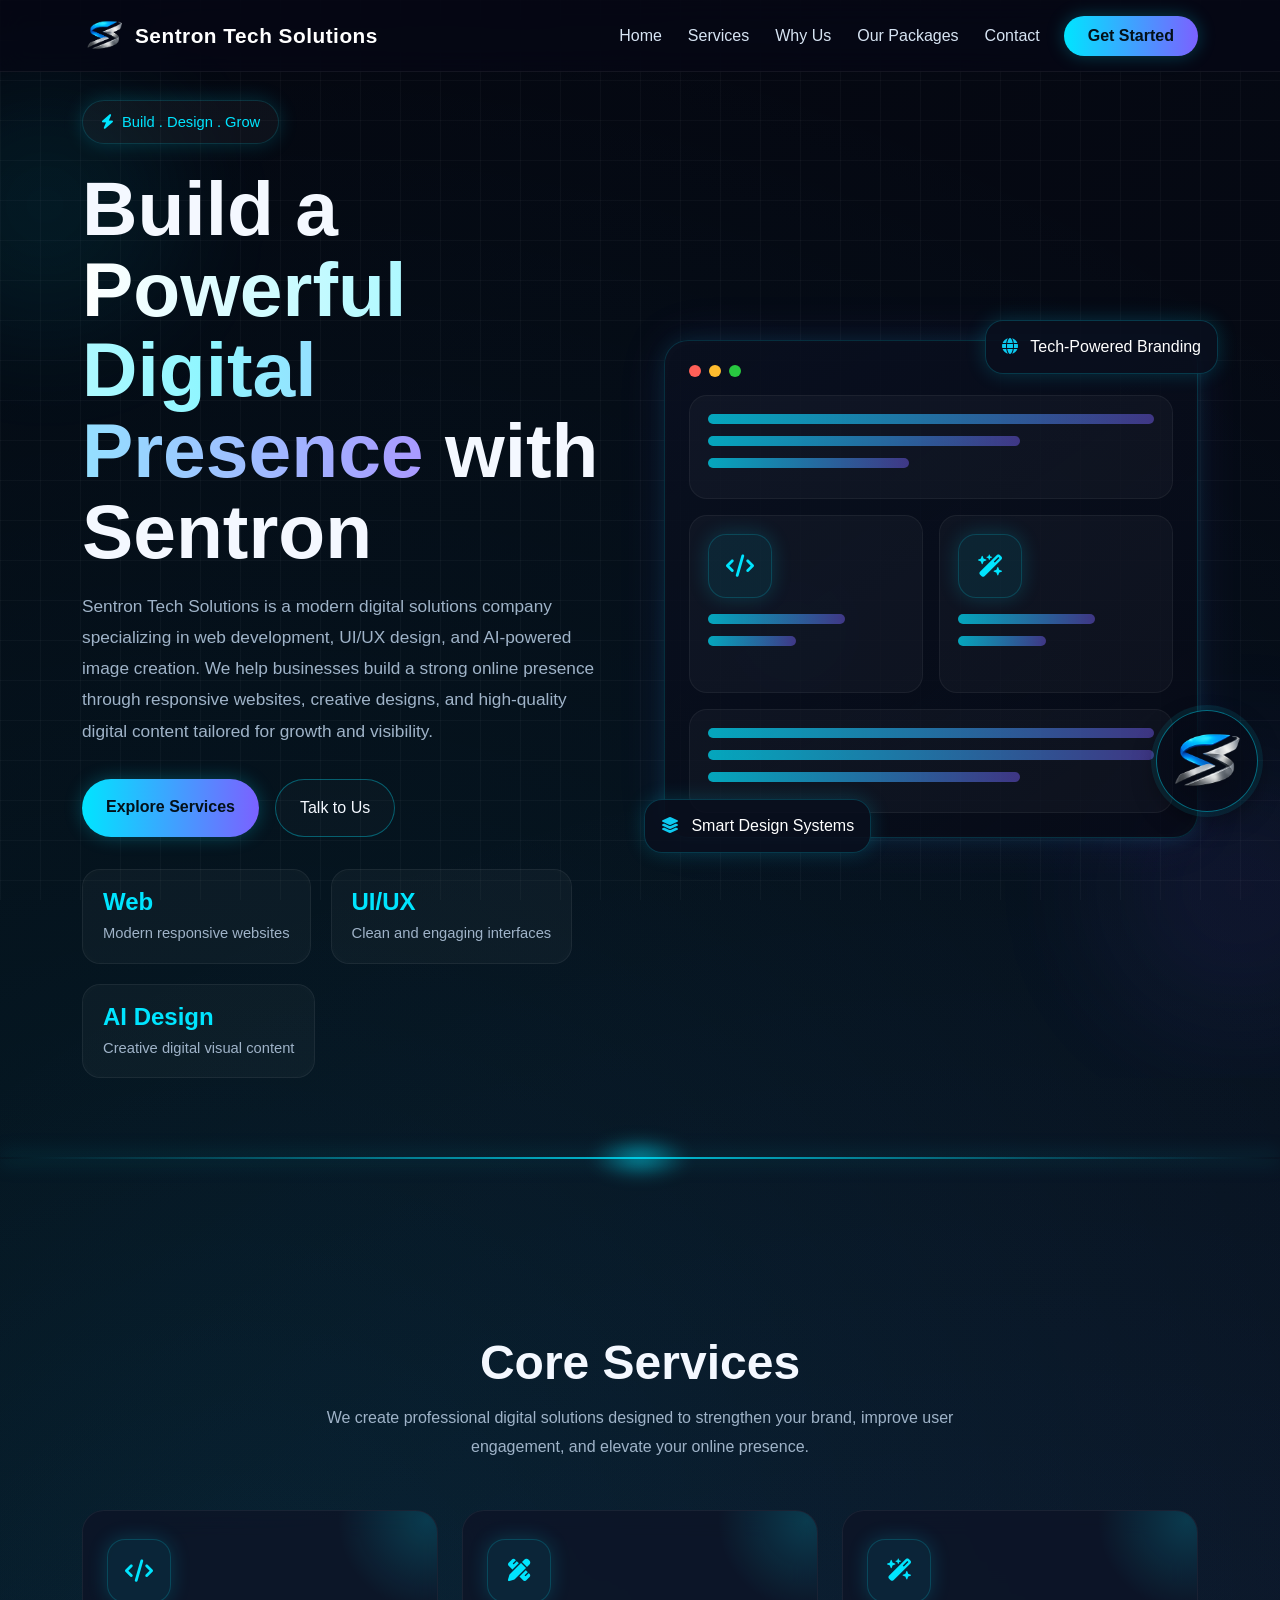
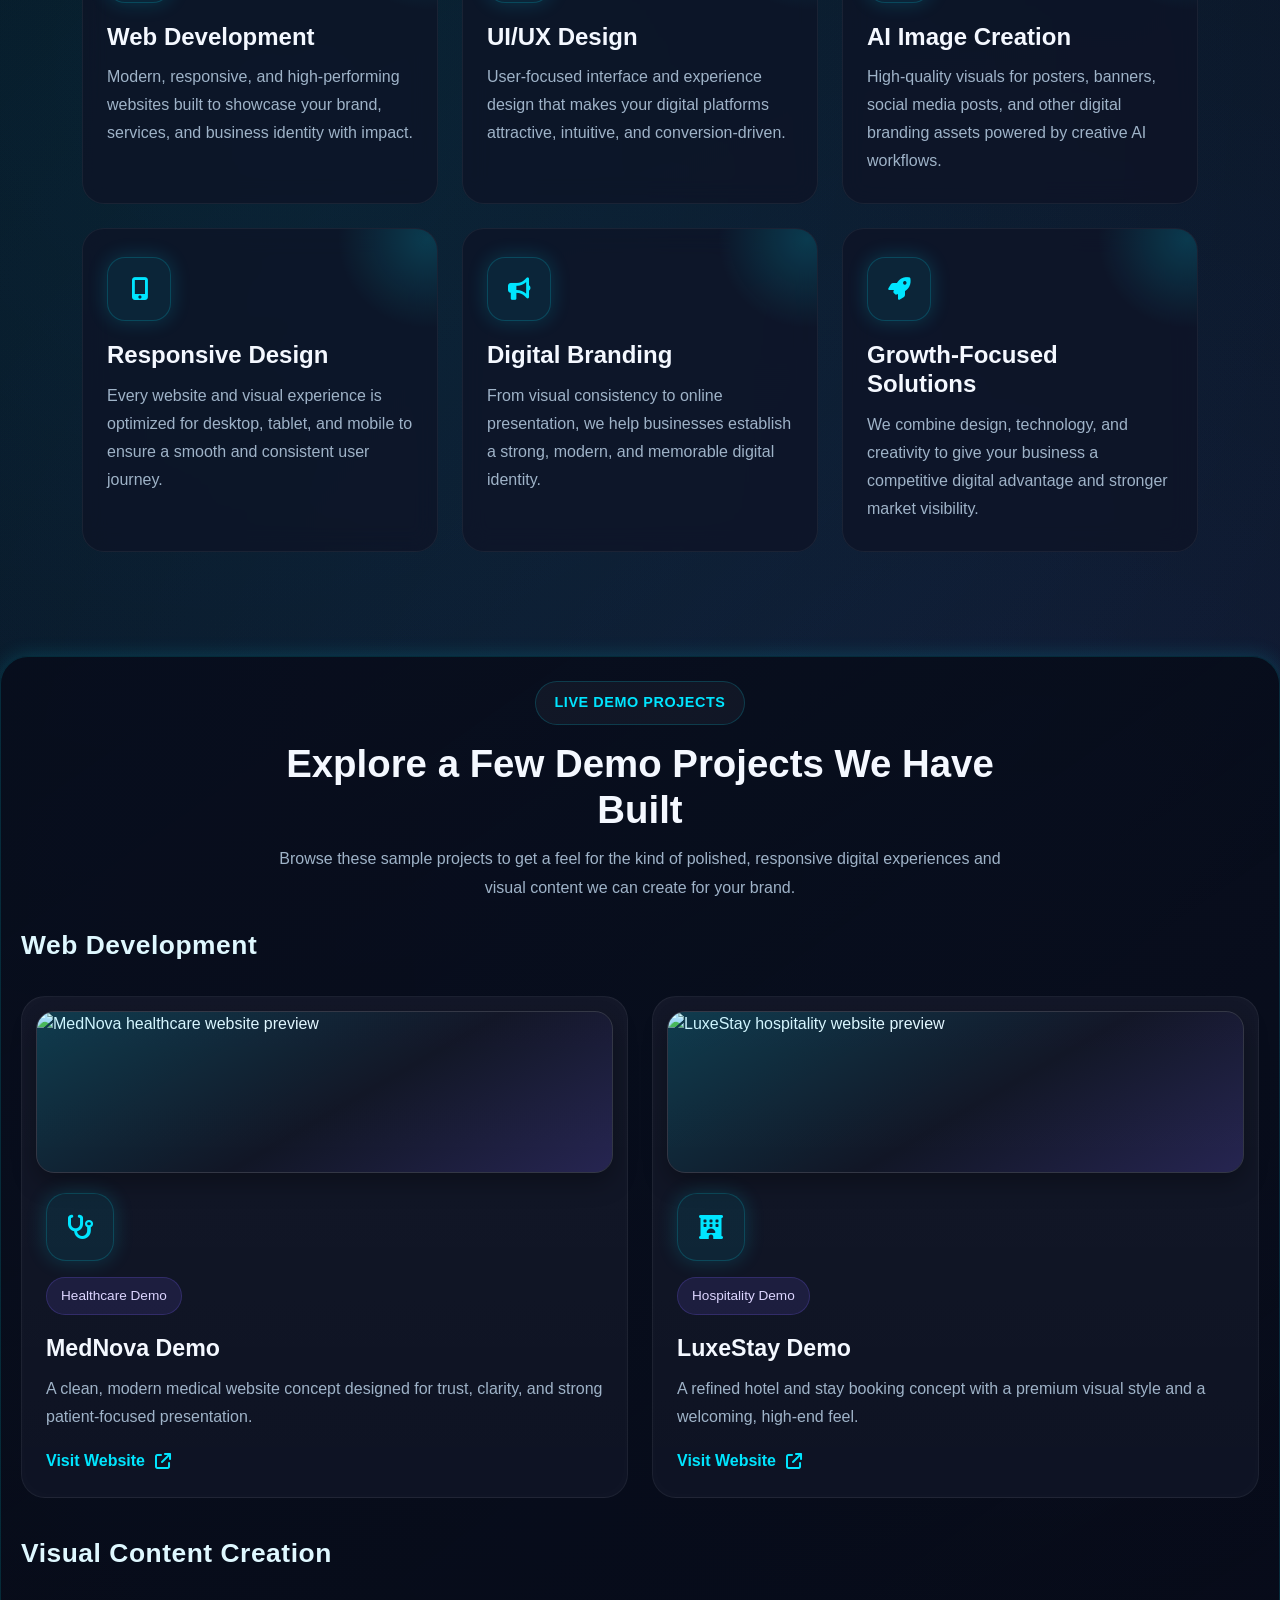
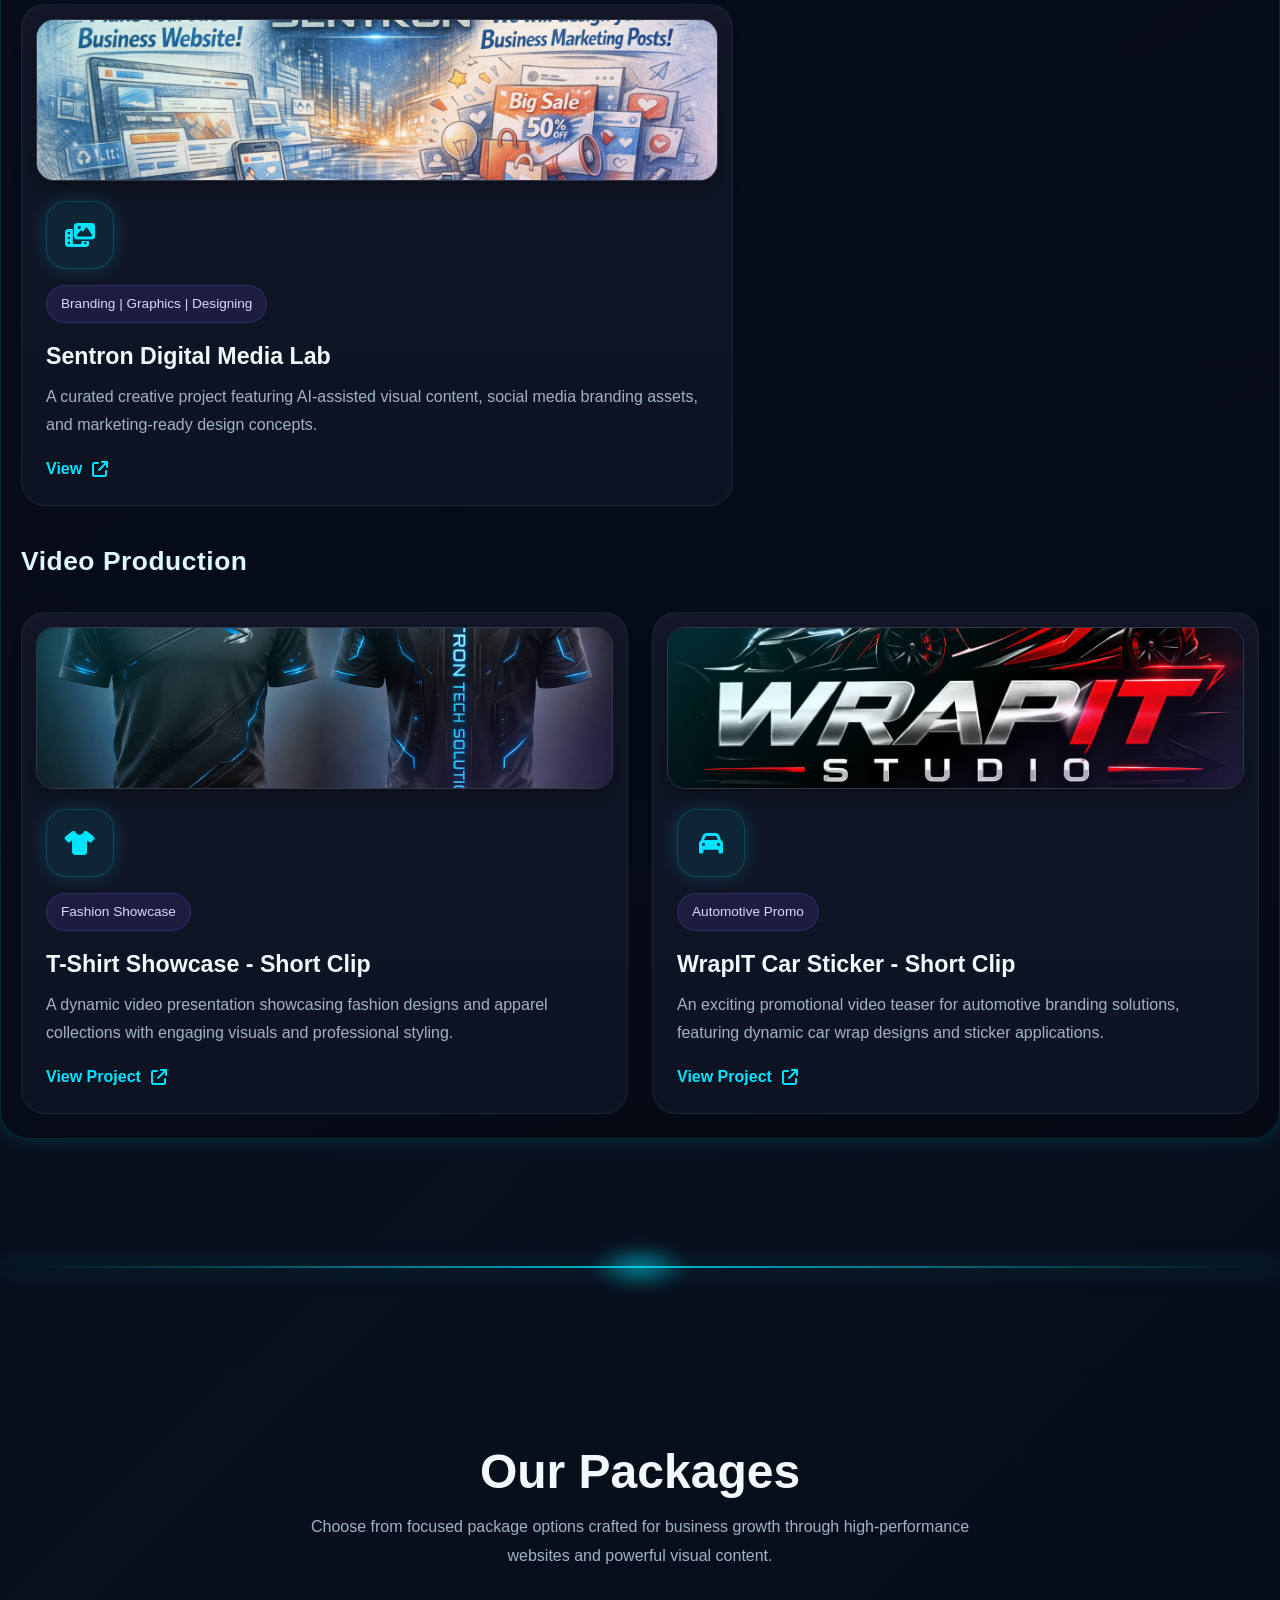
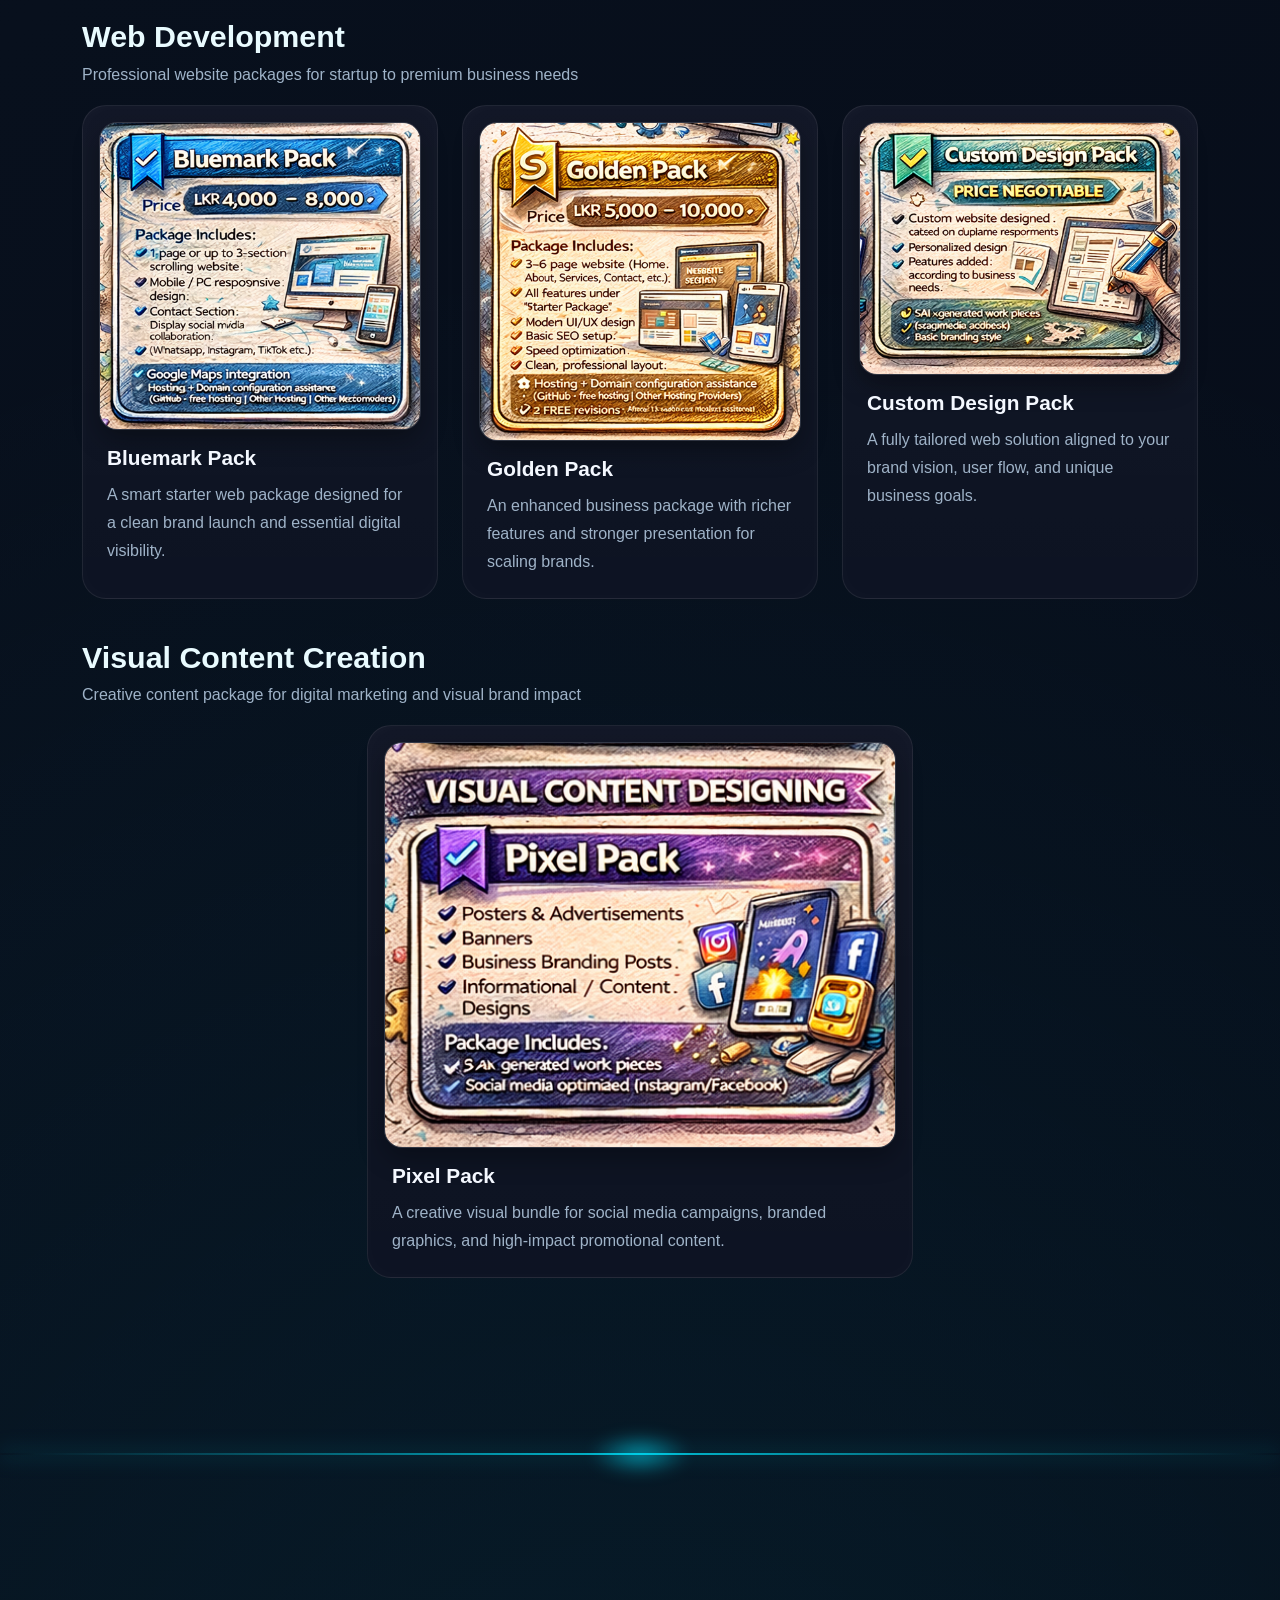
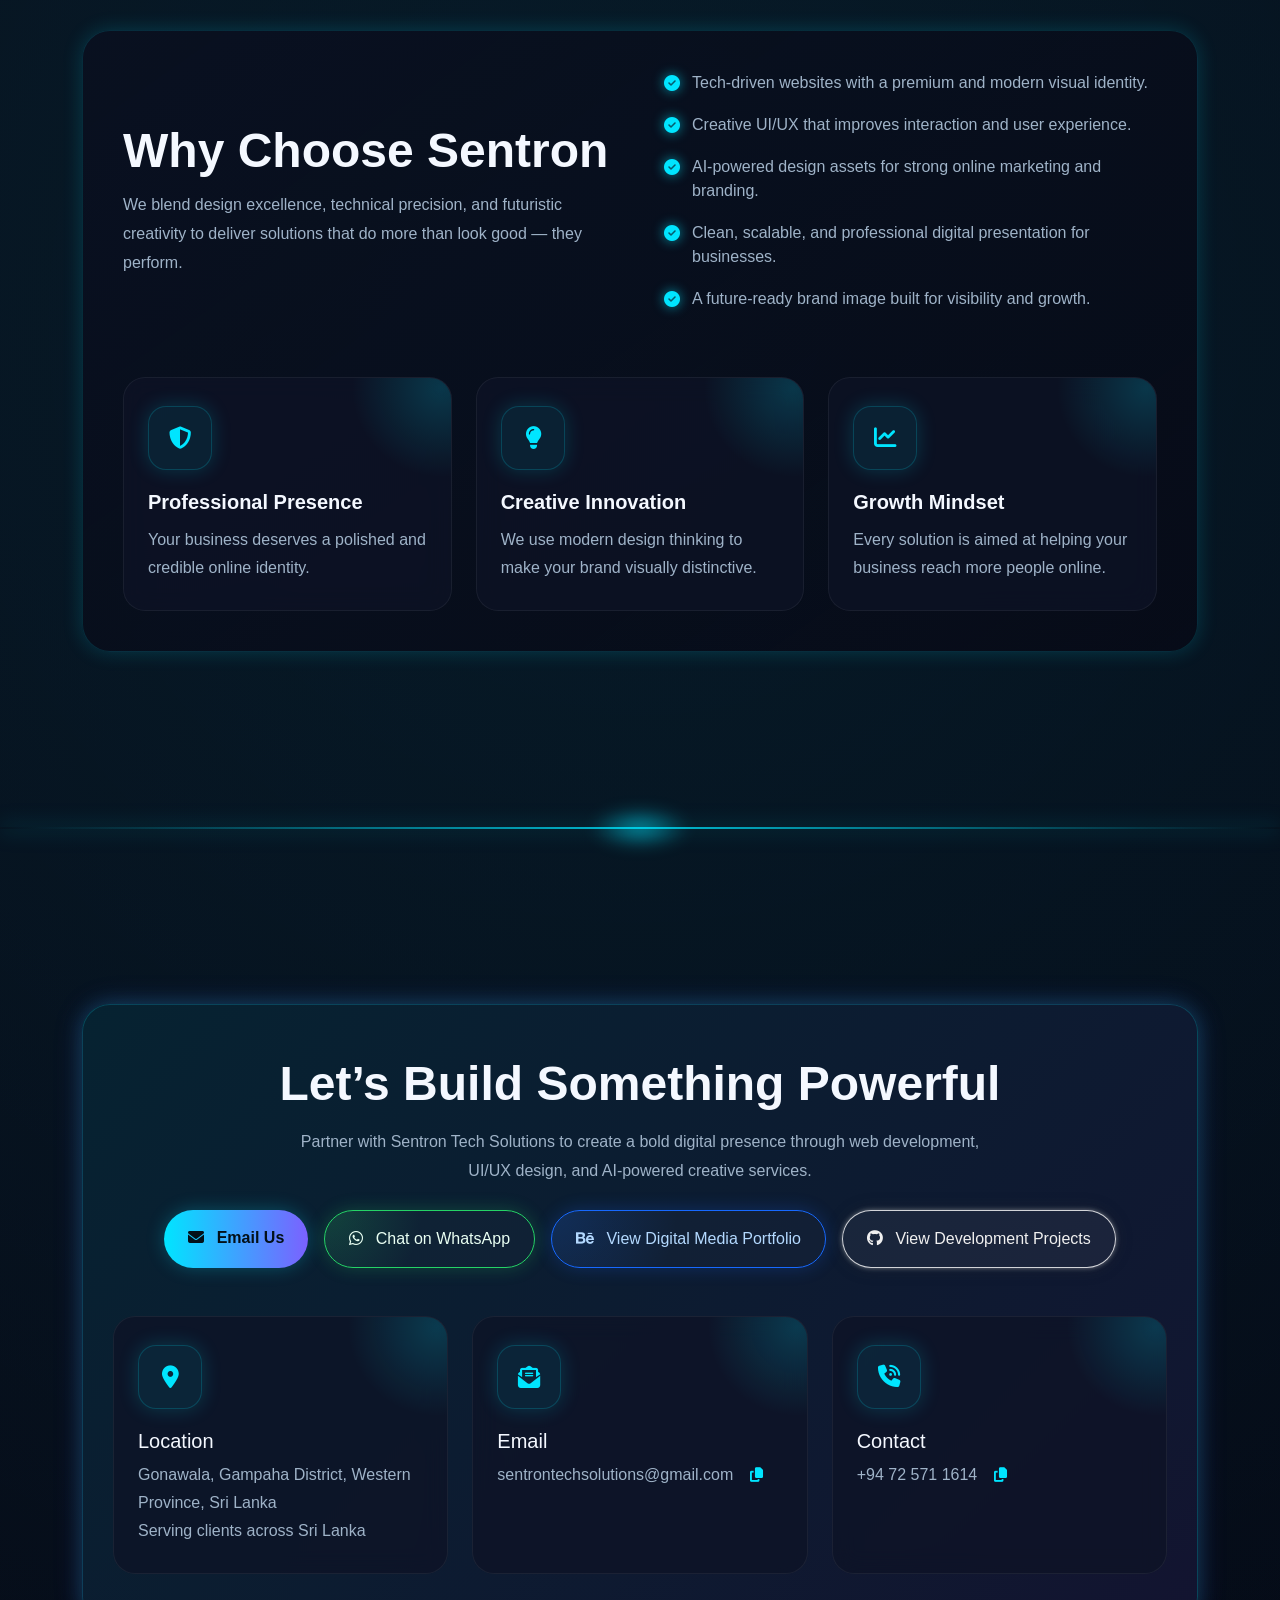
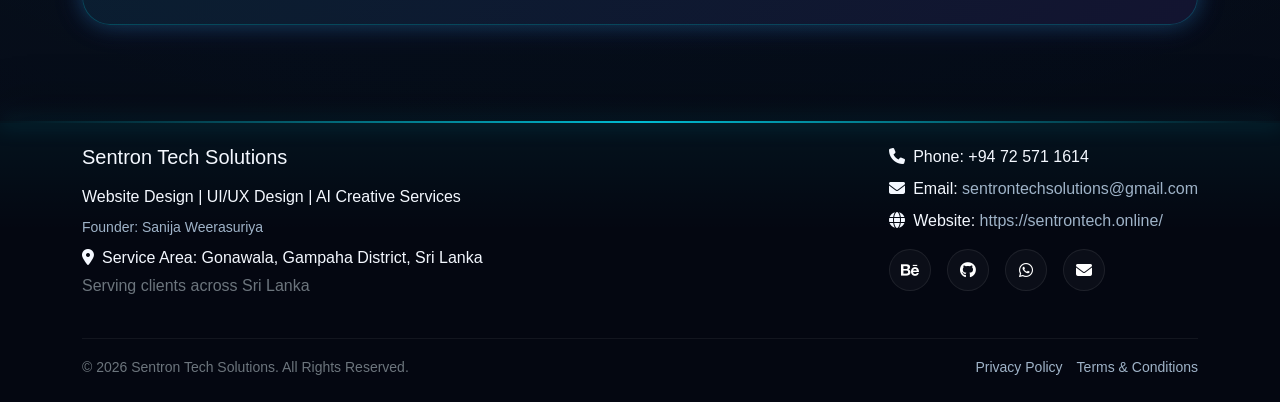
==== index.html @ ed62c662 "v3 update" ====
<!DOCTYPE html>
<html lang="en-LK">

<head>
    <meta charset="UTF-8" />
    <meta name="viewport" content="width=device-width, initial-scale=1.0" />
    <meta name="description"
        content="Sentron Tech Solutions builds responsive websites, UI/UX designs, digital branding assets, and AI-powered visual content for businesses in Sri Lanka." />
    <meta name="robots" content="index, follow, max-image-preview:large, max-snippet:-1, max-video-preview:-1" />
    <meta name="author" content="Sentron Tech Solutions" />
    <meta name="theme-color" content="#060816" />

    <link rel="canonical" href="https://sentrontech.online/" />

    <meta property="og:locale" content="en_LK" />
    <meta property="og:type" content="website" />
    <meta property="og:site_name" content="Sentron Tech Solutions" />
    <meta property="og:title" content="Sentron Tech Solutions | Web Design, UI/UX & AI Creative Services" />
    <meta property="og:description"
        content="Modern web development, UI/UX design, digital branding, and AI-powered visual content services for businesses in Sri Lanka." />
    <meta property="og:url" content="https://sentrontech.online/" />
    <meta property="og:image" content="https://sentrontech.online/assets/og-image.png" />
    <meta property="og:image:alt" content="Sentron Tech Solutions branded web design and AI creative services preview" />
    <meta property="og:image:width" content="1200" />
    <meta property="og:image:height" content="630" />

    <meta name="twitter:card" content="summary_large_image" />
    <meta name="twitter:title" content="Sentron Tech Solutions | Web Design, UI/UX & AI Creative Services" />
    <meta name="twitter:description"
        content="Responsive websites, UI/UX design, digital branding, and AI-powered creative services for growing businesses." />
    <meta name="twitter:image" content="https://sentrontech.online/assets/og-image.png" />
    <meta name="twitter:image:alt" content="Sentron Tech Solutions branded web design and AI creative services preview" />

    <title>Sentron Tech Solutions | Web Design, UI/UX & AI Creative Services</title>
    <link rel="icon" type="image/png" href="assets/logo.png">
    <link rel="apple-touch-icon" href="assets/logo.png">

    <link rel="preconnect" href="https://cdn.jsdelivr.net" crossorigin>
    <link rel="preconnect" href="https://cdnjs.cloudflare.com" crossorigin>
    <link rel="dns-prefetch" href="//images.unsplash.com">

    <!-- Bootstrap CSS -->
    <link href="https://cdn.jsdelivr.net/npm/bootstrap@5.3.3/dist/css/bootstrap.min.css" rel="stylesheet" />

    <!-- Font Awesome -->
    <link rel="stylesheet" href="https://cdnjs.cloudflare.com/ajax/libs/font-awesome/6.5.2/css/all.min.css" />

    <!-- Custom CSS -->
    <link rel="stylesheet" href="style.css" />

    <script type="application/ld+json">
        {
            "@context": "https://schema.org",
            "@graph": [
                {
                    "@type": "Organization",
                    "@id": "https://sentrontech.online/#organization",
                    "name": "Sentron Tech Solutions",
                    "url": "https://sentrontech.online/",
                    "logo": "https://sentrontech.online/assets/logo.png",
                    "image": "https://sentrontech.online/assets/logo.png",
                    "description": "Sentron Tech Solutions provides web development, UI/UX design, digital branding, and AI-powered creative services for businesses in Sri Lanka.",
                    "founder": {
                        "@type": "Person",
                        "name": "Sanija Weerasuriya"
                    },
                    "foundingLocation": {
                        "@type": "Place",
                        "name": "Gonawala, Gampaha District, Western Province, Sri Lanka"
                    },
                    "email": "sentrontechsolutions@gmail.com",
                    "telephone": "+94725711614",
                    "address": {
                        "@type": "PostalAddress",
                        "addressLocality": "Gonawala",
                        "addressRegion": "Western Province",
                        "addressCountry": "LK"
                    },
                    "areaServed": {
                        "@type": "Country",
                        "name": "Sri Lanka"
                    },
                    "contactPoint": {
                        "@type": "ContactPoint",
                        "contactType": "customer support",
                        "telephone": "+94725711614",
                        "email": "sentrontechsolutions@gmail.com",
                        "areaServed": "LK",
                        "availableLanguage": "English"
                    },
                    "sameAs": [
                        "https://www.behance.net/sentrontechsolutions",
                        "https://github.com/sentrontechsolutions"
                    ],
                    "knowsAbout": [
                        "Web Development",
                        "UI/UX Design",
                        "Digital Branding",
                        "AI Image Creation",
                        "Visual Content Creation",
                        "Promotional Video Production"
                    ]
                },
                {
                    "@type": "WebSite",
                    "@id": "https://sentrontech.online/#website",
                    "url": "https://sentrontech.online/",
                    "name": "Sentron Tech Solutions",
                    "publisher": {
                        "@id": "https://sentrontech.online/#organization"
                    },
                    "inLanguage": "en-LK"
                },
                {
                    "@type": "WebPage",
                    "@id": "https://sentrontech.online/#webpage",
                    "url": "https://sentrontech.online/",
                    "name": "Sentron Tech Solutions | Web Design, UI/UX & AI Creative Services",
                    "description": "Sentron Tech Solutions builds responsive websites, UI/UX designs, digital branding assets, and AI-powered visual content for businesses in Sri Lanka.",
                    "isPartOf": {
                        "@id": "https://sentrontech.online/#website"
                    },
                    "about": {
                        "@id": "https://sentrontech.online/#organization"
                    },
                    "primaryImageOfPage": {
                        "@type": "ImageObject",
                        "url": "https://sentrontech.online/assets/og-image.png",
                        "width": 1200,
                        "height": 630
                    },
                    "inLanguage": "en-LK"
                }
            ]
        }
    </script>

    <noscript><style>.page-loader{display:none!important;}</style></noscript>

</head>

<body>
    <div class="page-loader" role="status" aria-label="Loading Sentron Tech Solutions">
        <div class="loader-mark" aria-hidden="true">
            <div class="loader-logo">
                <img src="assets/logo.png" alt="">
            </div>
            <span class="loader-text">Loading</span>
        </div>
    </div>

    <!-- Navbar -->
    <nav class="navbar navbar-expand-lg fixed-top" aria-label="Primary navigation">
        <div class="container">
            <a class="navbar-brand d-flex align-items-center gap-2" href="#home">
                <!-- <i class="fa-solid fa-microchip brand-icon"></i> -->
                <img src="assets/logo.png" alt="Sentron Tech Solutions logo" width="45" height="45" decoding="async">
                <span>Sentron Tech Solutions</span>
            </a>

            <button class="navbar-toggler text-white border-0 shadow-none" type="button" data-bs-toggle="collapse"
                data-bs-target="#mainNav" aria-controls="mainNav" aria-expanded="false"
                aria-label="Open navigation menu">
                <i class="fa-solid fa-bars text-white"></i>
            </button>

            <div class="collapse navbar-collapse" id="mainNav">
                <ul class="navbar-nav ms-auto align-items-lg-center">
                    <li class="nav-item"><a class="nav-link" href="#home">Home</a></li>
                    <li class="nav-item"><a class="nav-link" href="#services">Services</a></li>
                    <li class="nav-item"><a class="nav-link" href="#why-us">Why Us</a></li>
                    <li class="nav-item"><a class="nav-link" href="#packages">Our Packages</a></li>
                    <li class="nav-item"><a class="nav-link" href="#contact">Contact</a></li>
                    <li class="nav-item ms-lg-3 mt-3 mt-lg-0">
                        <a href="#contact" class="btn btn-glow px-4 py-2">Get Started</a>
                    </li>
                </ul>
            </div>
        </div>
    </nav>

    <main>

    <!-- Hero -->
    <section class="hero-section" id="home">
        <div class="glow-orb orb-1"></div>
        <div class="glow-orb orb-2"></div>
        <div class="glow-orb orb-3"></div>

        <div class="container">
            <div class="row align-items-center g-5">
                <div class="col-lg-6">
                    <div class="reveal-left active">

                        <div class="hero-badge">
                            <i class="fa-solid fa-bolt"></i>
                            Build . Design . Grow
                        </div>

                        <h1 class="hero-title">
                            Build a <span class="gradient-text">Powerful Digital Presence</span> with Sentron
                        </h1>

                        <p class="hero-text">
                            Sentron Tech Solutions is a modern digital solutions company specializing in web
                            development,
                            UI/UX design, and AI-powered image creation. We help businesses build a strong online
                            presence through responsive websites, creative designs, and high-quality digital content
                            tailored for growth and visibility.

                        </p>

                        <div class="d-flex flex-wrap gap-3 justify-content-lg-start justify-content-center">
                            <a href="#services" class="btn btn-glow px-4 py-3">Explore Services</a>
                            <a href="#contact" class="btn btn-outline-tech px-4 py-3">Talk to Us</a>
                        </div>

                        <div class="hero-stats">
                            <div class="stat-box">
                                <h4>Web</h4>
                                <p>Modern responsive websites</p>
                            </div>
                            <div class="stat-box">
                                <h4>UI/UX</h4>
                                <p>Clean and engaging interfaces</p>
                            </div>
                            <div class="stat-box">
                                <h4>AI Design</h4>
                                <p>Creative digital visual content</p>
                            </div>
                        </div>
                    </div>
                </div>

                <div class="col-lg-6">
                    <div class="hero-visual reveal-right active">
                        <div class="tech-card">
                            <div class="screen-header">
                                <span class="screen-dot"></span>
                                <span class="screen-dot"></span>
                                <span class="screen-dot"></span>
                            </div>

                            <div class="mockup-block">
                                <div class="mockup-line large"></div>
                                <div class="mockup-line medium"></div>
                                <div class="mockup-line small"></div>
                            </div>

                            <div class="row g-3">
                                <div class="col-6">
                                    <div class="mockup-block h-100">
                                        <div class="service-icon mb-3">
                                            <i class="fa-solid fa-code"></i>
                                        </div>
                                        <div class="mockup-line medium"></div>
                                        <div class="mockup-line small"></div>
                                    </div>
                                </div>
                                <div class="col-6">
                                    <div class="mockup-block h-100">
                                        <div class="service-icon mb-3">
                                            <i class="fa-solid fa-wand-magic-sparkles"></i>
                                        </div>
                                        <div class="mockup-line medium"></div>
                                        <div class="mockup-line small"></div>
                                    </div>
                                </div>
                            </div>

                            <div class="mockup-block mb-0 mt-3">
                                <div class="mockup-line large"></div>
                                <div class="mockup-line large"></div>
                                <div class="mockup-line medium"></div>
                            </div>
                        </div>

                        <div class="floating-mini one">
                            <i class="fa-solid fa-globe me-2 text-info"></i> Tech-Powered Branding
                        </div>
                        <div class="floating-mini two">
                            <i class="fa-solid fa-layer-group me-2 text-info"></i> Smart Design Systems
                        </div>
                    </div>
                </div>
            </div>
        </div>
    </section>

    <!-- Neon Divider -->
    <div class="neon-divider">
        <div class="neon-line"></div>
        <div class="neon-glow"></div>
    </div>

    <!-- Services -->
    <section class="py-5" id="services">
        <div class="container py-5">
            <div class="text-center mb-5 reveal">
                <h2 class="section-title">Core Services</h2>
                <p class="section-subtitle">
                    We create professional digital solutions designed to strengthen your brand,
                    improve user engagement, and elevate your online presence.
                </p>
            </div>

            <div class="row g-4">
                <div class="col-md-6 col-xl-4">
                    <div class="service-card reveal">
                        <div class="service-icon">
                            <i class="fa-solid fa-code"></i>
                        </div>
                        <h4>Web Development</h4>
                        <p>
                            Modern, responsive, and high-performing websites built to showcase your
                            brand, services, and business identity with impact.
                        </p>
                    </div>
                </div>

                <div class="col-md-6 col-xl-4">
                    <div class="service-card reveal">
                        <div class="service-icon">
                            <i class="fa-solid fa-pencil-ruler"></i>
                        </div>
                        <h4>UI/UX Design</h4>
                        <p>
                            User-focused interface and experience design that makes your digital
                            platforms attractive, intuitive, and conversion-driven.
                        </p>
                    </div>
                </div>

                <div class="col-md-6 col-xl-4">
                    <div class="service-card reveal">
                        <div class="service-icon">
                            <i class="fa-solid fa-wand-magic-sparkles"></i>
                        </div>
                        <h4>AI Image Creation</h4>
                        <p>
                            High-quality visuals for posters, banners, social media posts, and other
                            digital branding assets powered by creative AI workflows.
                        </p>
                    </div>
                </div>

                <div class="col-md-6 col-xl-4">
                    <div class="service-card reveal">
                        <div class="service-icon">
                            <i class="fa-solid fa-mobile-screen-button"></i>
                        </div>
                        <h4>Responsive Design</h4>
                        <p>
                            Every website and visual experience is optimized for desktop, tablet,
                            and mobile to ensure a smooth and consistent user journey.
                        </p>
                    </div>
                </div>

                <div class="col-md-6 col-xl-4">
                    <div class="service-card reveal">
                        <div class="service-icon">
                            <i class="fa-solid fa-bullhorn"></i>
                        </div>
                        <h4>Digital Branding</h4>
                        <p>
                            From visual consistency to online presentation, we help businesses
                            establish a strong, modern, and memorable digital identity.
                        </p>
                    </div>
                </div>

                <div class="col-md-6 col-xl-4">
                    <div class="service-card reveal">
                        <div class="service-icon">
                            <i class="fa-solid fa-rocket"></i>
                        </div>
                        <h4>Growth-Focused Solutions</h4>
                        <p>
                            We combine design, technology, and creativity to give your business
                            a competitive digital advantage and stronger market visibility.
                        </p>
                    </div>
                </div>
            </div>
        </div>

        <!-- Demo Projects -->
        <div class="demo-showcase reveal">
            <div class="demo-showcase-header text-center">
                <span class="demo-badge">Live Demo Projects</span>
                <h3>Explore a Few Demo Projects We Have Built</h3>
                <p>
                    Browse these sample projects to get a feel for the kind of polished,
                    responsive digital experiences and visual content we can create for your brand.
                </p>
            </div>

            <div class="demo-category">
                <h4 class="demo-category-title">Web Development</h4>
                <div class="row g-4 mt-1">
                    <div class="col-md-6">
                        <a href="https://mednovademo.netlify.app" class="demo-site-card" target="_blank"
                            rel="noopener noreferrer">
                            <div class="demo-site-image-wrap">
                                <img src="https://images.unsplash.com/photo-1576091160550-2173dba999ef?auto=format&fit=crop&w=1200&q=80"
                                    alt="MedNova healthcare website preview" class="demo-site-image" width="1200"
                                    height="800" loading="lazy" decoding="async">
                            </div>
                            <div class="demo-site-top">
                                <div class="demo-site-icon">
                                    <i class="fa-solid fa-stethoscope"></i>
                                </div>
                                <span class="demo-site-tag">Healthcare Demo</span>
                            </div>
                            <h4>MedNova Demo</h4>
                            <p>A clean, modern medical website concept designed for trust, clarity, and strong
                                patient-focused presentation.</p>
                            <span class="demo-site-link">
                                Visit Website <i class="fa-solid fa-arrow-up-right-from-square"></i>
                            </span>
                        </a>
                    </div>

                    <div class="col-md-6">
                        <a href="https://luxestaydemo.netlify.app" class="demo-site-card" target="_blank"
                            rel="noopener noreferrer">
                            <div class="demo-site-image-wrap">
                                <img src="https://images.unsplash.com/photo-1566073771259-6a8506099945?auto=format&fit=crop&w=1200&q=80"
                                    alt="LuxeStay hospitality website preview" class="demo-site-image" width="1200"
                                    height="800" loading="lazy" decoding="async">
                            </div>
                            <div class="demo-site-top">
                                <div class="demo-site-icon">
                                    <i class="fa-solid fa-hotel"></i>
                                </div>
                                <span class="demo-site-tag">Hospitality Demo</span>
                            </div>
                            <h4>LuxeStay Demo</h4>
                            <p>A refined hotel and stay booking concept with a premium visual style and a welcoming,
                                high-end feel.</p>
                            <span class="demo-site-link">
                                Visit Website <i class="fa-solid fa-arrow-up-right-from-square"></i>
                            </span>
                        </a>
                    </div>
                </div>
            </div>

            <div class="demo-category">
                <h4 class="demo-category-title">Visual Content Creation</h4>
                <div class="row g-4 mt-1">
                    <div class="col-lg-8 col-xl-7">
                        <a href="https://www.behance.net/gallery/247162073/Sentron-Tech-Solutions-Visual-Content-Creation"
                            class="demo-site-card" target="_blank" rel="noopener noreferrer">
                            <div class="demo-site-image-wrap">
                                <img src="assets/demoProjects/vcontent/p1.png"
                                    alt="Visual content creation project preview" class="demo-site-image" width="1536"
                                    height="1024" loading="lazy" decoding="async">
                            </div>
                            <div class="demo-site-top">
                                <div class="demo-site-icon">
                                    <i class="fa-solid fa-photo-film"></i>
                                </div>
                                <span class="demo-site-tag">Branding | Graphics | Designing</span>
                            </div>
                            <h4>Sentron Digital Media Lab</h4>
                            <p>A curated creative project featuring AI-assisted visual content, social media branding
                                assets, and marketing-ready design concepts.</p>
                            <span class="demo-site-link">
                                View <i class="fa-solid fa-arrow-up-right-from-square"></i>
                            </span>
                        </a>
                    </div>
                </div>
            </div>

            <div class="demo-category">
                <h4 class="demo-category-title">Video Production</h4>
                <div class="row g-4 mt-1">
                    <div class="col-md-6">
                        <a href="https://www.behance.net/gallery/247389651/T-Shirt-Showcase-Sentron-Tech-Solutions"
                            class="demo-site-card" target="_blank" rel="noopener noreferrer">
                            <div class="demo-site-image-wrap">
                                <img src="assets/demoProjects/videogen/sentrontech-t-shirt.png"
                                    alt="T-Shirt Showcase project preview" class="demo-site-image" width="1536"
                                    height="1024" loading="lazy" decoding="async">
                            </div>
                            <div class="demo-site-top">
                                <div class="demo-site-icon">
                                    <i class="fa-solid fa-shirt"></i>
                                </div>
                                <span class="demo-site-tag">Fashion Showcase</span>
                            </div>
                            <h4>T-Shirt Showcase - Short Clip</h4>
                            <p>A dynamic video presentation showcasing fashion designs and apparel collections with engaging visuals and professional styling.</p>
                            <span class="demo-site-link">
                                View Project <i class="fa-solid fa-arrow-up-right-from-square"></i>
                            </span>
                        </a>
                    </div>

                    <div class="col-md-6">
                        <a href="https://www.behance.net/gallery/247389949/WrapIT-Car-Sticker-Coming-Soon-Promotional-Video"
                            class="demo-site-card" target="_blank" rel="noopener noreferrer">
                            <div class="demo-site-image-wrap">
                                <img src="assets/demoProjects/videogen/wrapit.png"
                                    alt="WrapIT Car Sticker promotional video preview" class="demo-site-image"
                                    width="1254" height="1254" loading="lazy" decoding="async">
                            </div>
                            <div class="demo-site-top">
                                <div class="demo-site-icon">
                                    <i class="fa-solid fa-car"></i>
                                </div>
                                <span class="demo-site-tag">Automotive Promo</span>
                            </div>
                            <h4>WrapIT Car Sticker - Short Clip</h4>
                            <p>An exciting promotional video teaser for automotive branding solutions, featuring dynamic car wrap designs and sticker applications.</p>
                            <span class="demo-site-link">
                                View Project <i class="fa-solid fa-arrow-up-right-from-square"></i>
                            </span>
                        </a>
                    </div>
                </div>
            </div>

        </div>


    </section>

    <!-- Neon Divider -->
    <div class="neon-divider">
        <div class="neon-line"></div>
        <div class="neon-glow"></div>
    </div>

    <!-- Packages -->
    <section class="py-5" id="packages">
        <div class="container py-5">
            <div class="text-center mb-5 reveal">
                <h2 class="section-title">Our Packages</h2>
                <p class="section-subtitle">
                    Choose from focused package options crafted for business growth through
                    high-performance websites and powerful visual content.
                </p>
            </div>

            <div class="package-group reveal">
                <div class="package-group-head">
                    <h3>Web Development</h3>
                    <span>Professional website packages for startup to premium business needs</span>
                </div>

                <div class="row g-4">
                    <div class="col-md-6 col-xl-4">
                        <div class="package-card">
                            <div class="package-image-wrap">
                                <img src="assets/packages/web/blumark-pack.png" alt="Bluemark Pack details"
                                    class="package-image" width="495" height="474" loading="lazy" decoding="async">
                            </div>
                            <div class="package-content">
                                <h4>Bluemark Pack</h4>
                                <p>A smart starter web package designed for a clean brand launch and essential digital
                                    visibility.</p>
                            </div>
                        </div>
                    </div>

                    <div class="col-md-6 col-xl-4">
                        <div class="package-card">
                            <div class="package-image-wrap">
                                <img src="assets/packages/web/golden-pack.png" alt="Golden Pack details"
                                    class="package-image" width="500" height="495" loading="lazy" decoding="async">
                            </div>
                            <div class="package-content">
                                <h4>Golden Pack</h4>
                                <p>An enhanced business package with richer features and stronger presentation for
                                    scaling brands.</p>
                            </div>
                        </div>
                    </div>

                    <div class="col-md-6 col-xl-4">
                        <div class="package-card">
                            <div class="package-image-wrap">
                                <img src="assets/packages/web/customweb-pack.png" alt="Custom Design Pack details"
                                    class="package-image" width="501" height="394" loading="lazy" decoding="async">
                            </div>
                            <div class="package-content">
                                <h4>Custom Design Pack</h4>
                                <p>A fully tailored web solution aligned to your brand vision, user flow, and unique
                                    business goals.</p>
                            </div>
                        </div>
                    </div>
                </div>
            </div>

            <div class="package-group reveal">
                <div class="package-group-head">
                    <h3>Visual Content Creation</h3>
                    <span>Creative content package for digital marketing and visual brand impact</span>
                </div>

                <div class="row g-4 justify-content-center">
                    <div class="col-md-8 col-lg-7 col-xl-6">
                        <div class="package-card">
                            <div class="package-image-wrap">
                                <img src="assets/packages/vcontent/vcontent-pack.png" alt="Pixel Pack details"
                                    class="package-image" width="504" height="399" loading="lazy" decoding="async">
                            </div>
                            <div class="package-content">
                                <h4>Pixel Pack</h4>
                                <p>A creative visual bundle for social media campaigns, branded graphics, and
                                    high-impact promotional content.</p>
                            </div>
                        </div>
                    </div>
                </div>
            </div>
        </div>
    </section>

    <!-- Neon Divider -->
    <div class="neon-divider">
        <div class="neon-line"></div>
        <div class="neon-glow"></div>
    </div>

    <!-- Why Us -->
    <section class="py-5" id="why-us">
        <div class="container py-5">
            <div class="why-box">
                <div class="row align-items-center g-5">
                    <div class="col-lg-6">
                        <div class="reveal-left">
                            <h2 class="section-title">Why Choose Sentron</h2>
                            <p class="section-subtitle text-start mx-0">
                                We blend design excellence, technical precision, and futuristic creativity
                                to deliver solutions that do more than look good — they perform.
                            </p>
                        </div>
                    </div>

                    <div class="col-lg-6">
                        <div class="reveal-right">
                            <ul class="check-list">
                                <li><i class="fa-solid fa-circle-check"></i><span>Tech-driven websites with a premium
                                        and modern visual identity.</span></li>
                                <li><i class="fa-solid fa-circle-check"></i><span>Creative UI/UX that improves
                                        interaction and user experience.</span></li>
                                <li><i class="fa-solid fa-circle-check"></i><span>AI-powered design assets for strong
                                        online marketing and branding.</span></li>
                                <li><i class="fa-solid fa-circle-check"></i><span>Clean, scalable, and professional
                                        digital presentation for businesses.</span></li>
                                <li><i class="fa-solid fa-circle-check"></i><span>A future-ready brand image built for
                                        visibility and growth.</span></li>
                            </ul>
                        </div>
                    </div>
                </div>

                <div class="row g-4 mt-4">
                    <div class="col-md-4">
                        <div class="feature-card reveal">
                            <div class="feature-icon">
                                <i class="fa-solid fa-shield-halved"></i>
                            </div>
                            <h5>Professional Presence</h5>
                            <p>Your business deserves a polished and credible online identity.</p>
                        </div>
                    </div>

                    <div class="col-md-4">
                        <div class="feature-card reveal">
                            <div class="feature-icon">
                                <i class="fa-solid fa-lightbulb"></i>
                            </div>
                            <h5>Creative Innovation</h5>
                            <p>We use modern design thinking to make your brand visually distinctive.</p>
                        </div>
                    </div>

                    <div class="col-md-4">
                        <div class="feature-card reveal">
                            <div class="feature-icon">
                                <i class="fa-solid fa-chart-line"></i>
                            </div>
                            <h5>Growth Mindset</h5>
                            <p>Every solution is aimed at helping your business reach more people online.</p>
                        </div>
                    </div>
                </div>
            </div>
        </div>
    </section>

    <!-- Neon Divider -->
    <div class="neon-divider">
        <div class="neon-line"></div>
        <div class="neon-glow"></div>
    </div>

    <!-- Contact / CTA -->
    <section class="py-5" id="contact">
        <div class="container py-5">
            <div class="cta-box reveal">
                <h2 class="section-title mb-3">Let’s Build Something Powerful</h2>
                <p class="section-subtitle mb-4">
                    Partner with Sentron Tech Solutions to create a bold digital presence through
                    web development, UI/UX design, and AI-powered creative services.
                </p>

                <div class="d-flex flex-wrap justify-content-center gap-3 mb-5">
                    <a href="mailto:sentrontechsolutions@gmail.com" class="btn btn-glow px-4 py-3">
                        <i class="fa-solid fa-envelope me-2"></i> Email Us
                    </a>
                    <a href="https://wa.me/94725711614" target="_blank" rel="noopener noreferrer"
                        class="btn btn-outline-tech btn-whatsapp px-4 py-3">
                        <i class="fa-brands fa-whatsapp me-2"></i> Chat on WhatsApp
                    </a>
                    <a href="https://www.behance.net/sentrontechsolutions" target="_blank" rel="noopener noreferrer" class="btn btn-outline-tech btn-behance px-4 py-3">
                        <i class="fa-brands fa-behance me-2"></i> View Digital Media Portfolio
                    </a>
                    <a href="https://github.com/sentrontechsolutions" target="_blank" rel="noopener noreferrer" class="btn btn-outline-tech btn-github px-4 py-3">
                        <i class="fa-brands fa-github me-2"></i> View Development Projects
                    </a>
                </div>

                <div class="row g-4 text-start">
                    <div class="col-md-4">
                        <div class="contact-card">
                            <div class="feature-icon">
                                <i class="fa-solid fa-location-dot"></i>
                            </div>
                            <h5>Location</h5>
                            <p>Gonawala, Gampaha District, Western Province, Sri Lanka<br>Serving clients across Sri Lanka</p>
                        </div>
                    </div>

                    <div class="col-md-4">
                        <div class="contact-card">
                            <div class="feature-icon">
                                <i class="fa-solid fa-envelope-open-text"></i>
                            </div>
                            <h5>Email</h5>
                            <p>sentrontechsolutions@gmail.com <button class="copy-btn" type="button"
                                    data-copy="sentrontechsolutions@gmail.com" title="Copy Email"
                                    aria-label="Copy email address"><i class="fa-solid fa-copy"></i></button></p>
                        </div>
                    </div>

                    <div class="col-md-4">
                        <div class="contact-card">
                            <div class="feature-icon">
                                <i class="fa-solid fa-phone-volume"></i>
                            </div>
                            <h5>Contact</h5>
                            <p>+94 72 571 1614 <button class="copy-btn" type="button" data-copy="+94 72 571 1614"
                                    title="Copy Phone" aria-label="Copy phone number"><i
                                        class="fa-solid fa-copy"></i></button></p>
                        </div>
                    </div>
                </div>
            </div>
        </div>
    </section>

    </main>

    <!-- Footer -->
    <footer class="footer py-4">
        <div class="container">
            <div class="row g-4">
                <div class="col-lg-6 footer-brand">
                    <h5 class="mb-3">Sentron Tech Solutions</h5>
                    <p class="mb-2">Website Design | UI/UX Design | AI Creative Services</p>
                    <p class="footer-founder small mb-2">Founder: Sanija Weerasuriya</p>
                    <p class="mb-1"><i class="fa-solid fa-map-marker-alt me-2"></i>Service Area: Gonawala, Gampaha District, Sri Lanka</p>
                    <p class="text-secondary">Serving clients across Sri Lanka</p>
                </div>
                <div class="col-lg-6 footer-contact-col">
                    <div class="contact-info footer-contact-block">
                        <p class="mb-2"><i class="fa-solid fa-phone me-2"></i>Phone: +94 72 571 1614</p>
                        <p class="mb-2"><i class="fa-solid fa-envelope me-2"></i>Email: <a href="mailto:sentrontechsolutions@gmail.com" class="text-decoration-none">sentrontechsolutions@gmail.com</a></p>
                        <p class="mb-3"><i class="fa-solid fa-globe me-2"></i>Website: <a href="https://sentrontech.online/" target="_blank" rel="noopener noreferrer" class="text-decoration-none">https://sentrontech.online/</a></p>
                        <div class="social-links footer-contact-social">
                            <a href="https://www.behance.net/sentrontechsolutions" target="_blank"
                                rel="noopener noreferrer" class="me-3" aria-label="Sentron Tech Solutions on Behance"><i
                                    class="fa-brands fa-behance"></i></a>
                            <a href="https://github.com/sentrontechsolutions" target="_blank" rel="noopener noreferrer"
                                class="me-3" aria-label="Sentron Tech Solutions on GitHub"><i
                                    class="fa-brands fa-github"></i></a>
                            <a href="https://wa.me/94725711614" target="_blank" rel="noopener noreferrer" class="me-3"
                                aria-label="Chat with Sentron Tech Solutions on WhatsApp"><i
                                    class="fa-brands fa-whatsapp"></i></a>
                            <a href="mailto:sentrontechsolutions@gmail.com" class="me-3"
                                aria-label="Email Sentron Tech Solutions"><i class="fa-solid fa-envelope"></i></a>
                        </div>
                    </div>
                </div>
            </div>
            <div class="footer-bottom">
                <p class="footer-copy text-secondary small mb-0">&copy; 2026 Sentron Tech Solutions. All Rights Reserved.</p>
                <div class="footer-legal-links">
                    <a href="privacy-policy.html">Privacy Policy</a>
                    <a href="terms-and-conditions.html">Terms &amp; Conditions</a>
                </div>
            </div>
        </div>
    </footer>

    <div class="corner-floating-logo" aria-hidden="true">
        <img src="assets/logo.png" alt="" width="500" height="500" loading="lazy" decoding="async">
    </div>

    <!-- Bootstrap JS -->
    <script src="https://cdn.jsdelivr.net/npm/bootstrap@5.3.3/dist/js/bootstrap.bundle.min.js"></script>

    <!-- Custom JS -->
    <script src="script.js"></script>
</body>

</html>
---- style.css ----
:root {
  --bg-main: #060816;
  --bg-secondary: #0b1020;
  --card-bg: rgba(14, 19, 38, 0.75);
  --primary: #00e5ff;
  --secondary: #7b61ff;
  --text-main: #f4f8ff;
  --text-soft: #9fb3c8;
  --shadow-glow: 0 0 20px rgba(0, 229, 255, 0.18);
  --shadow-purple: 0 0 30px rgba(123, 97, 255, 0.18);
}

* {
  box-sizing: border-box;
}

html {
  scroll-behavior: smooth;
}

body {
  margin: 0;
  font-family: "Segoe UI", Tahoma, Geneva, Verdana, sans-serif;
  background:
    radial-gradient(circle at 20% 20%, rgba(0, 229, 255, 0.10), transparent 25%),
    radial-gradient(circle at 80% 30%, rgba(123, 97, 255, 0.10), transparent 30%),
    radial-gradient(circle at 50% 80%, rgba(0, 229, 255, 0.07), transparent 25%),
    linear-gradient(135deg, #04060f, #08101d, #050915);
  color: var(--text-main);
  overflow-x: hidden;
}

body::before {
  content: "";
  position: fixed;
  inset: 0;
  background-image:
    linear-gradient(rgba(255,255,255,0.03) 1px, transparent 1px),
    linear-gradient(90deg, rgba(255,255,255,0.03) 1px, transparent 1px);
  background-size: 40px 40px;
  pointer-events: none;
  z-index: -2;
}

/* Page loader */
.page-loader {
  position: fixed;
  inset: 0;
  z-index: 99999;
  display: grid;
  place-items: center;
  background:
    radial-gradient(circle at center, rgba(0, 229, 255, 0.08), transparent 26%),
    rgba(4, 6, 15, 0.96);
  transition: opacity 0.45s ease, visibility 0.45s ease;
}

.page-loader.loaded {
  opacity: 0;
  visibility: hidden;
  pointer-events: none;
}

.loader-mark {
  position: relative;
  width: 124px;
  height: 124px;
  display: grid;
  place-items: center;
}

.loader-mark::before,
.loader-mark::after {
  content: "";
  position: absolute;
  inset: 0;
  border-radius: 50%;
}

.loader-mark::before {
  background: conic-gradient(from 0deg, transparent 0 38%, var(--primary) 46%, var(--secondary) 58%, transparent 68% 100%);
  filter: drop-shadow(0 0 14px rgba(0, 229, 255, 0.45));
  animation: loaderSpin 1.25s linear infinite;
  -webkit-mask: radial-gradient(farthest-side, transparent calc(100% - 5px), #000 calc(100% - 4px));
  mask: radial-gradient(farthest-side, transparent calc(100% - 5px), #000 calc(100% - 4px));
}

.loader-mark::after {
  inset: 10px;
  border: 1px solid rgba(255,255,255,0.08);
  box-shadow: inset 0 0 24px rgba(0, 229, 255, 0.08);
}

.loader-logo {
  position: relative;
  width: 72px;
  height: 72px;
  border-radius: 50%;
  padding: 7px;
  background: rgba(7, 12, 25, 0.92);
  border: 1px solid rgba(0, 229, 255, 0.25);
  box-shadow: 0 0 28px rgba(0, 229, 255, 0.18);
}

.loader-logo img {
  width: 100%;
  height: 100%;
  object-fit: contain;
  display: block;
}

.loader-text {
  position: absolute;
  top: calc(100% + 18px);
  left: 50%;
  transform: translateX(-50%);
  color: var(--text-soft);
  font-size: 0.78rem;
  letter-spacing: 0.18em;
  text-transform: uppercase;
  white-space: nowrap;
}

@keyframes loaderSpin {
  to {
    transform: rotate(360deg);
  }
}

@media (prefers-reduced-motion: reduce) {
  .loader-mark::before {
    animation-duration: 2.5s;
  }
}

/* Navbar */
.navbar {
  background: rgba(6, 8, 22, 0.72) !important;
  backdrop-filter: blur(14px);
  border-bottom: 1px solid rgba(255,255,255,0.06);
  transition: 0.3s ease;
}

.navbar.scrolled {
  box-shadow: 0 10px 30px rgba(0,0,0,0.35);
  border-bottom: 1px solid rgba(0, 229, 255, 0.12);
}

.navbar-brand {
  font-weight: 700;
  font-size: 1.3rem;
  letter-spacing: 0.5px;
  color: #fff !important;
}

.brand-icon {
  color: var(--primary);
  text-shadow: 0 0 14px rgba(0, 229, 255, 0.7);
}

.nav-link {
  color: #d7e4f3 !important;
  position: relative;
  font-weight: 500;
  margin-left: 10px;
}

.nav-link::after {
  content: "";
  position: absolute;
  left: 8px;
  bottom: 2px;
  width: 0;
  height: 2px;
  background: linear-gradient(90deg, var(--primary), var(--secondary));
  transition: width 0.3s ease;
  box-shadow: var(--shadow-glow);
}

.nav-link:hover::after {
  width: calc(100% - 16px);
}

.btn-glow {
  background: linear-gradient(90deg, var(--primary), var(--secondary));
  color: #031019;
  font-weight: 700;
  border: none;
  border-radius: 50px;
  box-shadow: 0 0 18px rgba(0, 229, 255, 0.25);
  transition: 0.3s ease;
}

.btn-glow:hover {
  transform: translateY(-2px) scale(1.02);
  box-shadow: 0 0 25px rgba(0, 229, 255, 0.4), 0 0 35px rgba(123, 97, 255, 0.25);
  color: #04141f;
}

.btn-outline-tech {
  border: 1px solid rgba(0, 229, 255, 0.35);
  color: var(--text-main);
  border-radius: 50px;
  background: rgba(255,255,255,0.02);
  transition: 0.3s ease;
}

.btn-outline-tech:hover {
  background: rgba(0, 229, 255, 0.08);
  border-color: rgba(0, 229, 255, 0.7);
  box-shadow: var(--shadow-glow);
  color: #fff;
}

.btn-whatsapp {
  border-color: #25d366;
  background: radial-gradient(circle at top left, rgba(37, 211, 102, 0.18), transparent 45%), rgba(255,255,255,0.02);
  color: #e9fff3;
  box-shadow: 0 0 18px rgba(37, 211, 102, 0.24);
}

.btn-whatsapp:hover {
  background: linear-gradient(135deg, rgba(37, 211, 102, 0.24), rgba(0, 0, 0, 0.12));
  border-color: #25d366;
  box-shadow: 0 0 28px rgba(37, 211, 102, 0.35);
  color: #fff;
  transform: translateY(-2px) scale(1.02);
}

.btn-behance {
  border-color: #1769ff;
  background: radial-gradient(circle at top left, rgba(23, 105, 255, 0.18), transparent 45%), rgba(255,255,255,0.02);
  color: #b3d9ff;
  box-shadow: 0 0 18px rgba(23, 105, 255, 0.24);
}

.btn-behance:hover {
  background: linear-gradient(135deg, rgba(23, 105, 255, 0.24), rgba(0, 0, 0, 0.12));
  border-color: #1769ff;
  box-shadow: 0 0 28px rgba(23, 105, 255, 0.35);
  color: #fff;
  transform: translateY(-2px) scale(1.02);
}

.btn-github {
  border-color: #ffffffce;
  background: rgba(255,255,255,0.05);
  color: #f0f0f0;
  box-shadow: 0 0 5px rgba(255, 255, 255, 0.4), 0 0 18px rgba(51, 51, 51, 0.24);
}

.btn-github:hover {
  background: linear-gradient(135deg, rgba(51, 51, 51, 0.24), rgba(0, 0, 0, 0.12));
  border-color: #666;
  box-shadow: 0 0 8px rgba(255, 255, 255, 0.6), 0 0 28px rgba(51, 51, 51, 0.35);
  color: #fff;
  transform: translateY(-2px) scale(1.02);
}

.copy-btn {
  background: none;
  border: none;
  color: var(--primary);
  cursor: pointer;
  font-size: 0.9rem;
  margin-left: 8px;
  padding: 2px 4px;
  border-radius: 4px;
  transition: 0.3s ease;
}

.copy-btn:hover {
  background: rgba(0, 229, 255, 0.1);
  color: #fff;
}

/* Hero */
.hero-section {
  min-height: 100vh;
  display: flex;
  align-items: center;
  position: relative;
  overflow: hidden;
  padding-top: 100px;
}

.hero-badge {
  display: inline-flex;
  align-items: center;
  gap: 8px;
  padding: 10px 18px;
  border-radius: 50px;
  background: rgba(255,255,255,0.04);
  border: 1px solid rgba(0, 229, 255, 0.16);
  color: var(--primary);
  font-size: 0.92rem;
  box-shadow: var(--shadow-glow);
  margin-bottom: 1.5rem;
}

.hero-title {
  font-size: clamp(2.6rem, 6vw, 5rem);
  line-height: 1.05;
  font-weight: 800;
  margin-bottom: 1.25rem;
}

.gradient-text {
  background: linear-gradient(90deg, #ffffff, #8ef6ff, #a999ff);
  -webkit-background-clip: text;
  -webkit-text-fill-color: transparent;
  background-clip: text;
}

.hero-text {
  font-size: 1.08rem;
  color: var(--text-soft);
  max-width: 600px;
  line-height: 1.8;
  margin-bottom: 2rem;
}

.hero-stats {
  display: flex;
  flex-wrap: wrap;
  gap: 20px;
  margin-top: 2rem;
}

.stat-box {
  min-width: 140px;
  padding: 18px 20px;
  background: rgba(255,255,255,0.03);
  border: 1px solid rgba(255,255,255,0.06);
  border-radius: 18px;
  box-shadow: inset 0 0 20px rgba(255,255,255,0.015);
  transition: 0.3s ease;
}

.stat-box:hover {
  transform: translateY(-4px);
  border-color: rgba(0, 229, 255, 0.25);
  box-shadow: var(--shadow-glow);
}

.stat-box h4 {
  margin: 0;
  font-size: 1.5rem;
  color: var(--primary);
  font-weight: 700;
}

.stat-box p {
  margin: 6px 0 0;
  color: var(--text-soft);
  font-size: 0.92rem;
}

.hero-visual {
  position: relative;
  z-index: 1;
}

/* Glow orbs */
.glow-orb {
  position: absolute;
  border-radius: 50%;
  filter: blur(70px);
  opacity: 0.45;
  z-index: 0;
  animation: floatOrb 10s ease-in-out infinite;
}

.orb-1 {
  width: 250px;
  height: 250px;
  background: rgba(0, 229, 255, 0.20);
  top: 80px;
  left: -80px;
}

.orb-2 {
  width: 280px;
  height: 280px;
  background: rgba(123, 97, 255, 0.18);
  bottom: 50px;
  right: -100px;
  animation-delay: 2s;
}

.orb-3 {
  width: 180px;
  height: 180px;
  background: rgba(0, 229, 255, 0.12);
  top: 50%;
  left: 55%;
  animation-delay: 4s;
}

@keyframes floatOrb {
  0%, 100% { transform: translateY(0px) translateX(0px); }
  50% { transform: translateY(-20px) translateX(10px); }
}

.tech-card {
  position: relative;
  background: linear-gradient(145deg, rgba(10, 16, 32, 0.88), rgba(7, 10, 22, 0.78));
  border: 1px solid rgba(0, 229, 255, 0.16);
  border-radius: 24px;
  padding: 24px;
  box-shadow:
    0 0 20px rgba(0, 229, 255, 0.10),
    0 0 50px rgba(123, 97, 255, 0.10),
    inset 0 0 20px rgba(255,255,255,0.02);
  overflow: hidden;
}

.tech-card::before {
  content: "";
  position: absolute;
  inset: 0;
  background: linear-gradient(120deg, transparent, rgba(255,255,255,0.04), transparent);
  transform: translateX(-100%);
  animation: shine 5s linear infinite;
}

@keyframes shine {
  100% { transform: translateX(100%); }
}

.screen-header {
  display: flex;
  gap: 8px;
  margin-bottom: 18px;
}

.screen-dot {
  width: 12px;
  height: 12px;
  border-radius: 50%;
  background: rgba(255,255,255,0.15);
}

.screen-dot:nth-child(1) { background: #ff5f57; }
.screen-dot:nth-child(2) { background: #febc2e; }
.screen-dot:nth-child(3) { background: #28c840; }

.mockup-block {
  background: rgba(255,255,255,0.03);
  border: 1px solid rgba(255,255,255,0.05);
  border-radius: 18px;
  padding: 18px;
  margin-bottom: 16px;
}

.mockup-line {
  height: 10px;
  border-radius: 20px;
  margin-bottom: 12px;
  background: linear-gradient(90deg, rgba(0,229,255,0.7), rgba(123,97,255,0.45));
  animation: pulseLine 2.2s ease-in-out infinite;
}

.mockup-line.small { width: 45%; }
.mockup-line.medium { width: 70%; }
.mockup-line.large { width: 100%; }

@keyframes pulseLine {
  0%, 100% { opacity: 0.55; }
  50% { opacity: 1; }
}

.floating-mini {
  position: absolute;
  border-radius: 18px;
  padding: 14px 16px;
  background: rgba(10, 15, 30, 0.88);
  border: 1px solid rgba(0, 229, 255, 0.20);
  box-shadow: var(--shadow-glow);
  color: #fff;
  animation: floatCard 4s ease-in-out infinite;
}

.floating-mini.one {
  top: -20px;
  right: -20px;
}

.floating-mini.two {
  bottom: -15px;
  left: -20px;
  animation-delay: 1.8s;
}

@keyframes floatCard {
  0%, 100% { transform: translateY(0px); }
  50% { transform: translateY(-10px); }
}

/* General sections */
.section-title {
  font-size: clamp(2rem, 4vw, 3rem);
  font-weight: 800;
  margin-bottom: 12px;
}

.section-subtitle {
  color: var(--text-soft);
  max-width: 680px;
  margin: 0 auto;
  line-height: 1.8;
}

.service-card,
.feature-card,
.contact-card {
  background: var(--card-bg);
  backdrop-filter: blur(12px);
  border: 1px solid rgba(255,255,255,0.06);
  border-radius: 22px;
  padding: 28px 24px;
  height: 100%;
  transition: 0.35s ease;
  position: relative;
  overflow: hidden;
}

.service-card::before,
.feature-card::before,
.contact-card::before {
  content: "";
  position: absolute;
  top: -80px;
  right: -80px;
  width: 180px;
  height: 180px;
  background: radial-gradient(circle, rgba(0,229,255,0.18), transparent 70%);
  pointer-events: none;
}

.service-card:hover,
.feature-card:hover,
.contact-card:hover {
  transform: translateY(-8px);
  border-color: rgba(0, 229, 255, 0.24);
  box-shadow: var(--shadow-glow), var(--shadow-purple);
}

.service-icon,
.feature-icon {
  width: 64px;
  height: 64px;
  border-radius: 18px;
  display: inline-flex;
  align-items: center;
  justify-content: center;
  margin-bottom: 20px;
  font-size: 1.4rem;
  color: var(--primary);
  background: rgba(0, 229, 255, 0.08);
  border: 1px solid rgba(0, 229, 255, 0.18);
  box-shadow: var(--shadow-glow);
}

.service-card h4,
.feature-card h5 {
  font-weight: 700;
  margin-bottom: 12px;
}

.service-card p,
.feature-card p,
.contact-card p {
  color: var(--text-soft);
  line-height: 1.75;
  margin-bottom: 0;
}

.why-box {
  background: linear-gradient(145deg, rgba(10, 16, 32, 0.9), rgba(7, 10, 22, 0.82));
  border: 1px solid rgba(0,229,255,0.14);
  border-radius: 28px;
  padding: 40px;
  box-shadow: var(--shadow-glow);
}

.check-list {
  list-style: none;
  padding: 0;
  margin: 0;
}

.check-list li {
  color: var(--text-soft);
  margin-bottom: 18px;
  display: flex;
  gap: 12px;
  align-items: flex-start;
}

.check-list i {
  color: var(--primary);
  margin-top: 4px;
  text-shadow: 0 0 12px rgba(0,229,255,0.65);
}

.cta-box {
  background:
    linear-gradient(135deg, rgba(0,229,255,0.10), rgba(123,97,255,0.10)),
    rgba(8, 12, 26, 0.92);
  border: 1px solid rgba(0,229,255,0.20);
  border-radius: 28px;
  padding: 50px 30px;
  box-shadow: var(--shadow-glow), var(--shadow-purple);
  text-align: center;
}

.footer {
  position: relative;
  border-top: 0;
  background:
    linear-gradient(180deg, rgba(0,229,255,0.055), transparent 110px),
    rgba(5, 8, 18, 0.94);
  box-shadow: 0 -18px 45px rgba(0, 0, 0, 0.22);
}

.footer::before {
  content: "";
  position: absolute;
  top: 0;
  left: 0;
  width: 100%;
  height: 2px;
  background: linear-gradient(90deg,
    transparent 0%,
    rgba(0, 229, 255, 0.3) 20%,
    rgba(0, 229, 255, 0.8) 50%,
    rgba(0, 229, 255, 0.3) 80%,
    transparent 100%);
  box-shadow: 0 0 20px rgba(0, 229, 255, 0.5);
}

.footer a {
  color: var(--text-soft);
  text-decoration: none;
  transition: 0.3s ease;
}

.footer a:hover {
  color: var(--primary);
}

.footer-brand {
  text-align: left;
}

.footer-founder {
  color: var(--text-soft);
}

.footer-contact-col {
  display: flex;
  justify-content: flex-end;
}

.footer-contact-block {
  text-align: left;
}

.social-links a {
  width: 42px;
  height: 42px;
  display: inline-flex;
  align-items: center;
  justify-content: center;
  border-radius: 50%;
  border: 1px solid rgba(255,255,255,0.08);
  color: #fff;
  background: rgba(255,255,255,0.03);
  transition: 0.3s ease;
  margin-right: 10px;
}
.social-links a:hover {
  color: var(--primary);
  border-color: rgba(0,229,255,0.3);
  box-shadow: var(--shadow-glow);
  transform: translateY(-3px);
}

.social-links {
  display: flex;
  justify-content: flex-start;
  gap: 14px;
}

.social-links a {
  margin-right: 0 !important;
}

.footer-contact-social {
  justify-content: flex-start;
  gap: 16px;
  margin-top: 16px;
}

.footer-bottom {
  display: flex;
  align-items: center;
  justify-content: space-between;
  gap: 18px;
  margin-top: 24px;
  padding-top: 18px;
  border-top: 1px solid rgba(255,255,255,0.06);
  font-size: 0.875rem;
}

.footer-copy {
  text-align: left;
  font-size: inherit;
}

.footer-bottom .footer-legal-links {
  margin-top: 0;
}

.footer-bottom a {
  font-size: inherit;
}

/* Reveal animations */
.reveal {
  opacity: 0;
  transform: translateY(40px);
  transition: all 0.8s ease;
}

.reveal.active {
  opacity: 1;
  transform: translateY(0);
}

.reveal-left {
  opacity: 0;
  transform: translateX(-50px);
  transition: all 0.8s ease;
}

.reveal-left.active {
  opacity: 1;
  transform: translateX(0);
}

.reveal-right {
  opacity: 0;
  transform: translateX(50px);
  transition: all 0.8s ease;
}

.reveal-right.active {
  opacity: 1;
  transform: translateX(0);
}

/* Responsive */
@media (max-width: 991.98px) {
  .hero-section {
    text-align: center;
    padding-top: 120px;
  }

  .hero-text {
    margin-left: auto;
    margin-right: auto;
  }

  .hero-stats {
    justify-content: center;
  }

  .floating-mini.one,
  .floating-mini.two {
    position: static;
    display: inline-block;
    margin: 12px 8px 0;
  }

  .hero-visual {
    margin-top: 50px;
  }

  .why-box {
    padding: 28px;
  }

  .footer-contact-col {
    justify-content: flex-start;
  }

  .footer-contact-block {
    text-align: left;
  }

  .footer-contact-social {
    justify-content: flex-start;
  }
}

@media (max-width: 575.98px) {
  .hero-title {
    font-size: 2.4rem;
  }

  .section-title {
    font-size: 1.8rem;
  }

  .stat-box {
    width: 100%;
  }
}

.demo-showcase {
  position: relative;
  margin-top: 56px;
  padding: 36px;
  background: linear-gradient(145deg, rgba(8, 13, 28, 0.92), rgba(5, 9, 20, 0.82));
  border: 1px solid rgba(0, 229, 255, 0.14);
  border-radius: 28px;
  box-shadow: var(--shadow-glow);
}

.demo-showcase-header {
  max-width: 760px;
  margin: 0 auto 28px;
}

.demo-showcase-header h3 {
  font-size: clamp(1.8rem, 3vw, 2.4rem);
  font-weight: 800;
  margin: 16px 0 12px;
}

.demo-showcase-header p {
  color: var(--text-soft);
  line-height: 1.8;
  margin-bottom: 0;
}

.demo-badge {
  display: inline-flex;
  align-items: center;
  justify-content: center;
  padding: 10px 18px;
  border-radius: 999px;
  background: rgba(255,255,255,0.04);
  border: 1px solid rgba(0, 229, 255, 0.18);
  color: var(--primary);
  font-size: 0.9rem;
  font-weight: 600;
  letter-spacing: 0.04em;
  text-transform: uppercase;
}

.demo-category + .demo-category {
  margin-top: 2.5rem;
}

.demo-category-title {
  margin: 0 0 10px;
  font-size: clamp(1.25rem, 2.2vw, 1.65rem);
  font-weight: 700;
  letter-spacing: 0.02em;
  color: #dff8ff;
}

.demo-site-card {
  display: block;
  height: 100%;
  padding: 28px;
  border-radius: 24px;
  text-decoration: none;
  color: var(--text-main);
  background:
    linear-gradient(180deg, rgba(255,255,255,0.03), rgba(255,255,255,0.01)),
    rgba(12, 18, 35, 0.92);
  border: 1px solid rgba(255,255,255,0.06);
  box-shadow: inset 0 0 20px rgba(255,255,255,0.02);
  transition: transform 0.35s ease, border-color 0.35s ease, box-shadow 0.35s ease;
}

.demo-site-image-wrap {
  position: relative;
  margin: -10px -10px 20px;
  border-radius: 18px;
  overflow: hidden;
  border: 1px solid rgba(255, 255, 255, 0.14);
  box-shadow: 0 10px 24px rgba(0, 0, 0, 0.3);
}

.demo-site-image-wrap::after {
  content: "";
  position: absolute;
  inset: 0;
  background: linear-gradient(150deg, rgba(0, 229, 255, 0.18), transparent 55%, rgba(123, 97, 255, 0.2));
  pointer-events: none;
}

.demo-site-image {
  width: 100%;
  height: 170px;
  object-fit: cover;
  display: block;
  transition: transform 0.45s ease;
}

.demo-site-card:hover {
  transform: translateY(-8px);
  border-color: rgba(0, 229, 255, 0.28);
  box-shadow: var(--shadow-glow), var(--shadow-purple);
  color: var(--text-main);
}

.demo-site-card:hover .demo-site-image {
  transform: scale(1.06);
}

.demo-site-top {
  display: flex;
  align-items: center;
  justify-content: space-between;
  gap: 16px;
  margin-bottom: 20px;
}

.demo-site-icon {
  width: 68px;
  height: 68px;
  border-radius: 20px;
  display: inline-flex;
  align-items: center;
  justify-content: center;
  font-size: 1.5rem;
  color: var(--primary);
  background: rgba(0, 229, 255, 0.08);
  border: 1px solid rgba(0, 229, 255, 0.18);
  box-shadow: var(--shadow-glow);
}

.demo-site-tag {
  padding: 8px 14px;
  border-radius: 999px;
  background: rgba(123, 97, 255, 0.12);
  border: 1px solid rgba(123, 97, 255, 0.22);
  color: #dcd5ff;
  font-size: 0.85rem;
}

.demo-site-card h4 {
  font-size: 1.45rem;
  font-weight: 700;
  margin-bottom: 12px;
}

.demo-site-card p {
  color: var(--text-soft);
  line-height: 1.75;
  margin-bottom: 18px;
}

.demo-site-link {
  display: inline-flex;
  align-items: center;
  gap: 10px;
  color: var(--primary);
  font-weight: 700;
}

.package-group + .package-group {
  margin-top: 2.5rem;
}

.package-group-head {
  margin-bottom: 18px;
}

.package-group-head h3 {
  margin: 0;
  font-size: clamp(1.45rem, 2.4vw, 1.9rem);
  font-weight: 800;
  color: #e9fbff;
}

.package-group-head span {
  display: block;
  margin-top: 8px;
  color: var(--text-soft);
}

.package-card {
  height: 100%;
  border-radius: 24px;
  padding: 16px;
  background:
    linear-gradient(180deg, rgba(255,255,255,0.04), rgba(255,255,255,0.015)),
    rgba(10, 16, 32, 0.92);
  border: 1px solid rgba(255,255,255,0.08);
  box-shadow: inset 0 0 22px rgba(255,255,255,0.02);
  transition: transform 0.35s ease, border-color 0.35s ease, box-shadow 0.35s ease;
}

.package-card:hover {
  transform: translateY(-8px);
  border-color: rgba(0, 229, 255, 0.3);
  box-shadow: var(--shadow-glow), 0 16px 32px rgba(0, 0, 0, 0.32);
}

.package-image-wrap {
  border-radius: 18px;
  overflow: hidden;
  border: 1px solid rgba(255,255,255,0.14);
  box-shadow: 0 10px 26px rgba(0, 0, 0, 0.32);
}

.package-image {
  width: 100%;
  height: auto;
  display: block;
}

.package-content {
  padding: 16px 8px 6px;
}

.package-content h4 {
  margin: 0 0 10px;
  font-size: 1.3rem;
  font-weight: 700;
}

.package-content p {
  margin: 0;
  color: var(--text-soft);
  line-height: 1.75;
}

.demo-showcase {
  padding: 28px;
}

.demo-site-top {
  align-items: flex-start;
  flex-direction: column;
}

.demo-showcase {
  padding: 24px 20px;
}

.demo-site-card {
  padding: 24px;
}

.demo-site-image {
  height: 160px;
}

.corner-floating-logo {
  position: fixed;
  right: 22px;
  bottom: 88px;
  width: clamp(78px, 8vw, 130px);
  z-index: 1000;
  pointer-events: none;
  padding: 8px;
  border-radius: 50%;
  border: 1.5px solid rgba(0, 229, 255, 0.45);
  background: radial-gradient(circle, rgba(7, 12, 25, 0.88), rgba(7, 12, 25, 0.58));
  box-shadow: 0 0 0 5px rgba(0, 229, 255, 0.09), 0 10px 24px rgba(0, 0, 0, 0.35);
  animation: cornerLogoFloat 6s ease-in-out infinite;
}

.corner-floating-logo img {
  width: 100%;
  height: auto;
  display: block;
  border-radius: 50%;
  filter: drop-shadow(0 8px 16px rgba(0, 0, 0, 0.35));
}

@keyframes cornerLogoFloat {
  0%, 100% {
    transform: translateY(0) rotate(-2deg);
  }
  50% {
    transform: translateY(-12px) rotate(2deg);
  }
}

@media (max-width: 767.98px) {
  .corner-floating-logo {
    right: 14px;
    bottom: 86px;
    width: 74px;
  }
}

/* Neon Divider */
.neon-divider {
  position: relative;
  height: 80px;
  display: flex;
  align-items: center;
  justify-content: center;
  overflow: hidden;
  margin: 40px 0;
}

.neon-line {
  position: absolute;
  width: 100%;
  height: 2px;
  background: linear-gradient(90deg, 
    transparent 0%, 
    rgba(0, 229, 255, 0.3) 20%, 
    rgba(0, 229, 255, 0.8) 50%, 
    rgba(0, 229, 255, 0.3) 80%, 
    transparent 100%);
  box-shadow: 0 0 20px rgba(0, 229, 255, 0.5);
}

.neon-glow {
  position: absolute;
  width: 100px;
  height: 40px;
  background: radial-gradient(ellipse, rgba(0, 229, 255, 0.6), transparent 70%);
  filter: blur(8px);
  animation: neonSweep 3s ease-in-out infinite;
}

@keyframes neonSweep {
  0% {
    transform: translateX(-150px);
    opacity: 0;
  }
  50% {
    opacity: 1;
  }
  100% {
    transform: translateX(150px);
    opacity: 0;
  }
}

/* Legal pages */
.legal-hero {
  padding: 150px 0 64px;
}

.legal-kicker {
  display: inline-flex;
  align-items: center;
  gap: 8px;
  padding: 10px 18px;
  border-radius: 999px;
  background: rgba(255,255,255,0.04);
  border: 1px solid rgba(0, 229, 255, 0.16);
  color: var(--primary);
  font-size: 0.92rem;
  font-weight: 600;
  margin-bottom: 20px;
}

.legal-title {
  font-size: 3rem;
  line-height: 1.12;
  font-weight: 800;
  margin-bottom: 16px;
}

.legal-lead {
  color: var(--text-soft);
  font-size: 1.08rem;
  line-height: 1.8;
  max-width: 780px;
  margin: 0 auto;
}

.legal-meta {
  color: #cdeefe;
  margin-top: 22px;
  font-size: 0.95rem;
}

.legal-document {
  max-width: 940px;
  margin: 0 auto 80px;
  padding: 40px;
  background:
    linear-gradient(180deg, rgba(255,255,255,0.035), rgba(255,255,255,0.012)),
    rgba(10, 16, 32, 0.92);
  border: 1px solid rgba(0, 229, 255, 0.14);
  border-radius: 24px;
  box-shadow: var(--shadow-glow), 0 20px 50px rgba(0, 0, 0, 0.25);
}

.legal-section + .legal-section {
  margin-top: 30px;
  padding-top: 30px;
  border-top: 1px solid rgba(255,255,255,0.08);
}

.legal-section h2 {
  display: flex;
  align-items: center;
  gap: 12px;
  color: #e9fbff;
  font-size: 1.35rem;
  font-weight: 750;
  margin-bottom: 12px;
}

.legal-section h2 i {
  width: 40px;
  height: 40px;
  border-radius: 14px;
  display: inline-flex;
  align-items: center;
  justify-content: center;
  color: var(--primary);
  background: rgba(0, 229, 255, 0.08);
  border: 1px solid rgba(0, 229, 255, 0.18);
}

.legal-section p,
.legal-section li {
  color: var(--text-soft);
  line-height: 1.8;
}

.legal-section p:last-child {
  margin-bottom: 0;
}

.legal-section ul {
  margin: 0;
  padding-left: 1.2rem;
}

.legal-document a {
  color: var(--primary);
  text-decoration: none;
}

.legal-document a:hover {
  color: #fff;
  text-decoration: underline;
}

.legal-contact {
  margin-top: 16px;
  padding: 20px;
  border: 1px solid rgba(255,255,255,0.08);
  border-radius: 18px;
  background: rgba(255,255,255,0.035);
}

.legal-contact p {
  margin-bottom: 8px;
}

.legal-contact p:last-child {
  margin-bottom: 0;
}

.footer-legal-links {
  display: flex;
  flex-wrap: wrap;
  gap: 14px;
  margin-top: 12px;
  justify-content: flex-end;
}

@media (max-width: 767.98px) {
  .legal-hero {
    padding: 130px 0 44px;
  }

  .legal-title {
    font-size: 2.25rem;
  }

  .legal-document {
    padding: 28px 22px;
    margin-bottom: 56px;
  }

  .legal-section h2 {
    align-items: flex-start;
    font-size: 1.18rem;
  }

  .footer-bottom {
    flex-direction: column;
    justify-content: center;
    text-align: center;
  }

  .footer-copy {
    text-align: center;
  }

  .footer-legal-links {
    justify-content: center;
    margin-top: 0;
  }
}
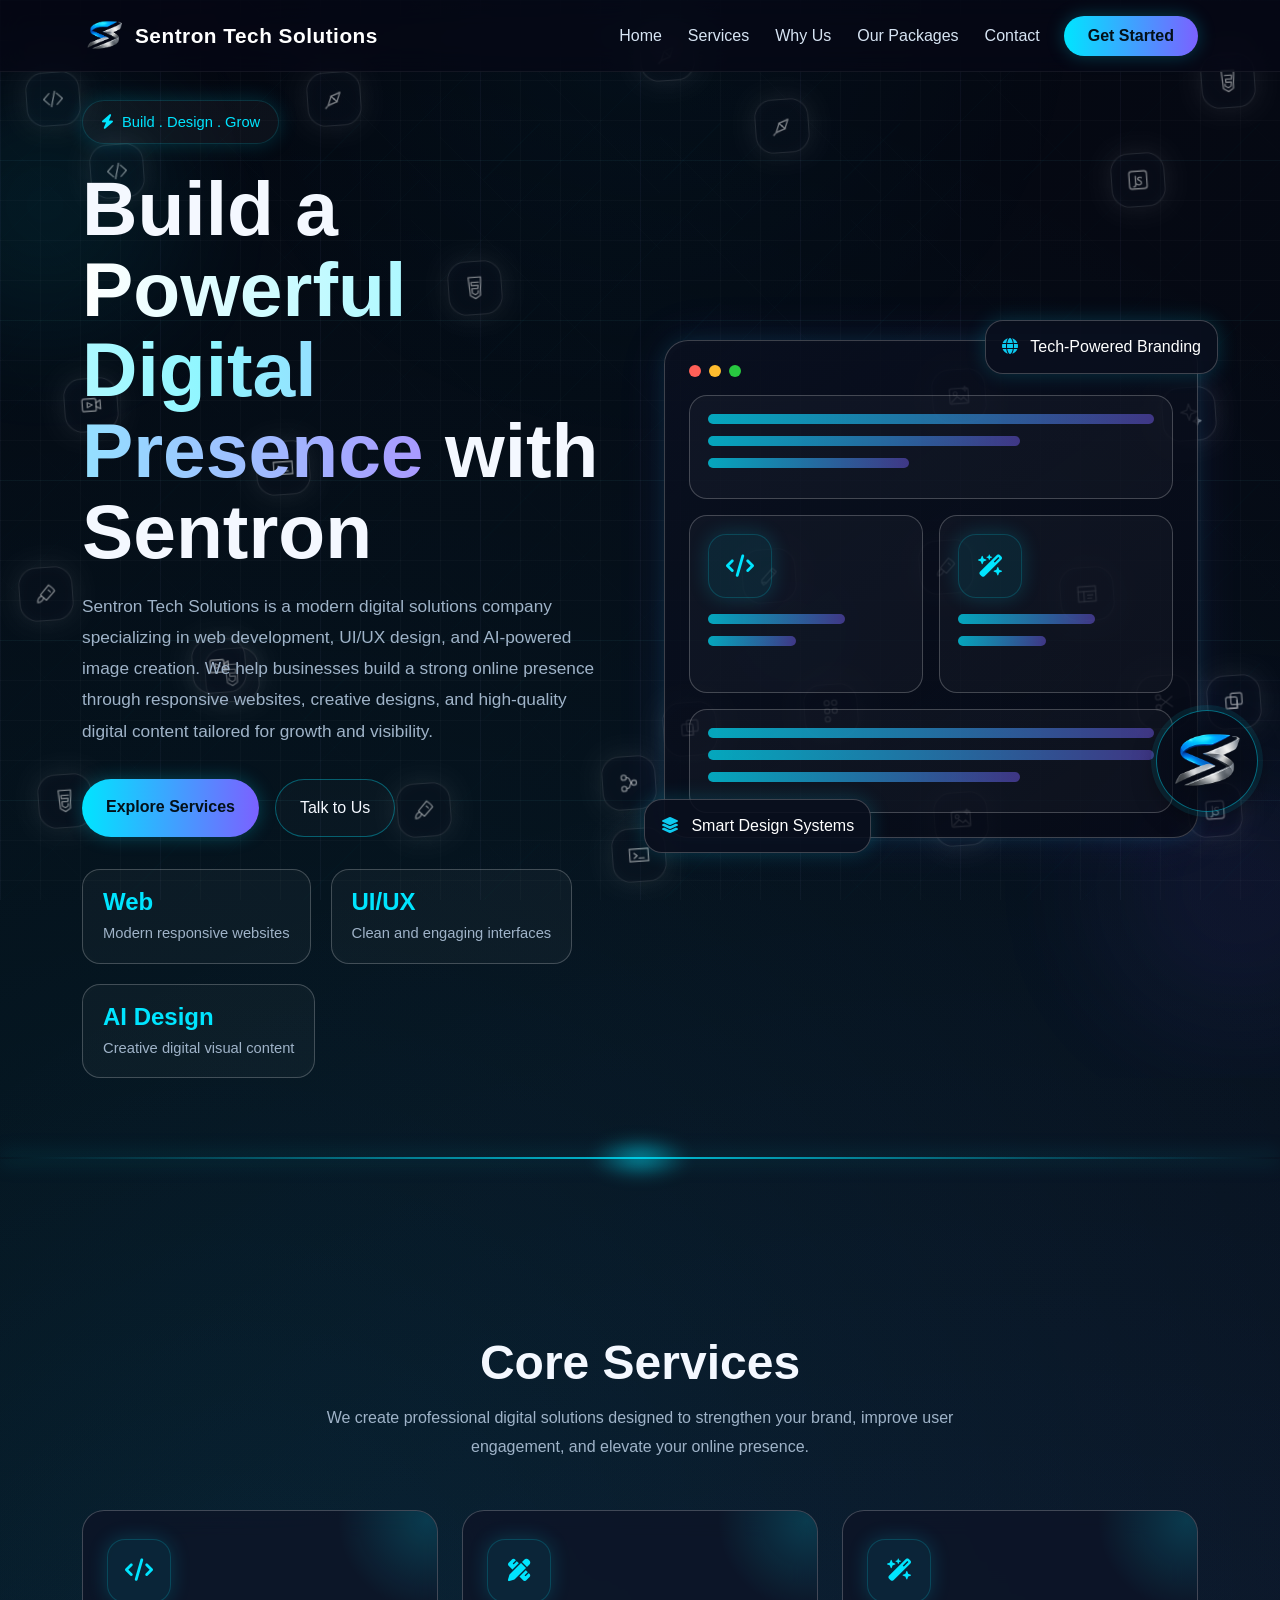
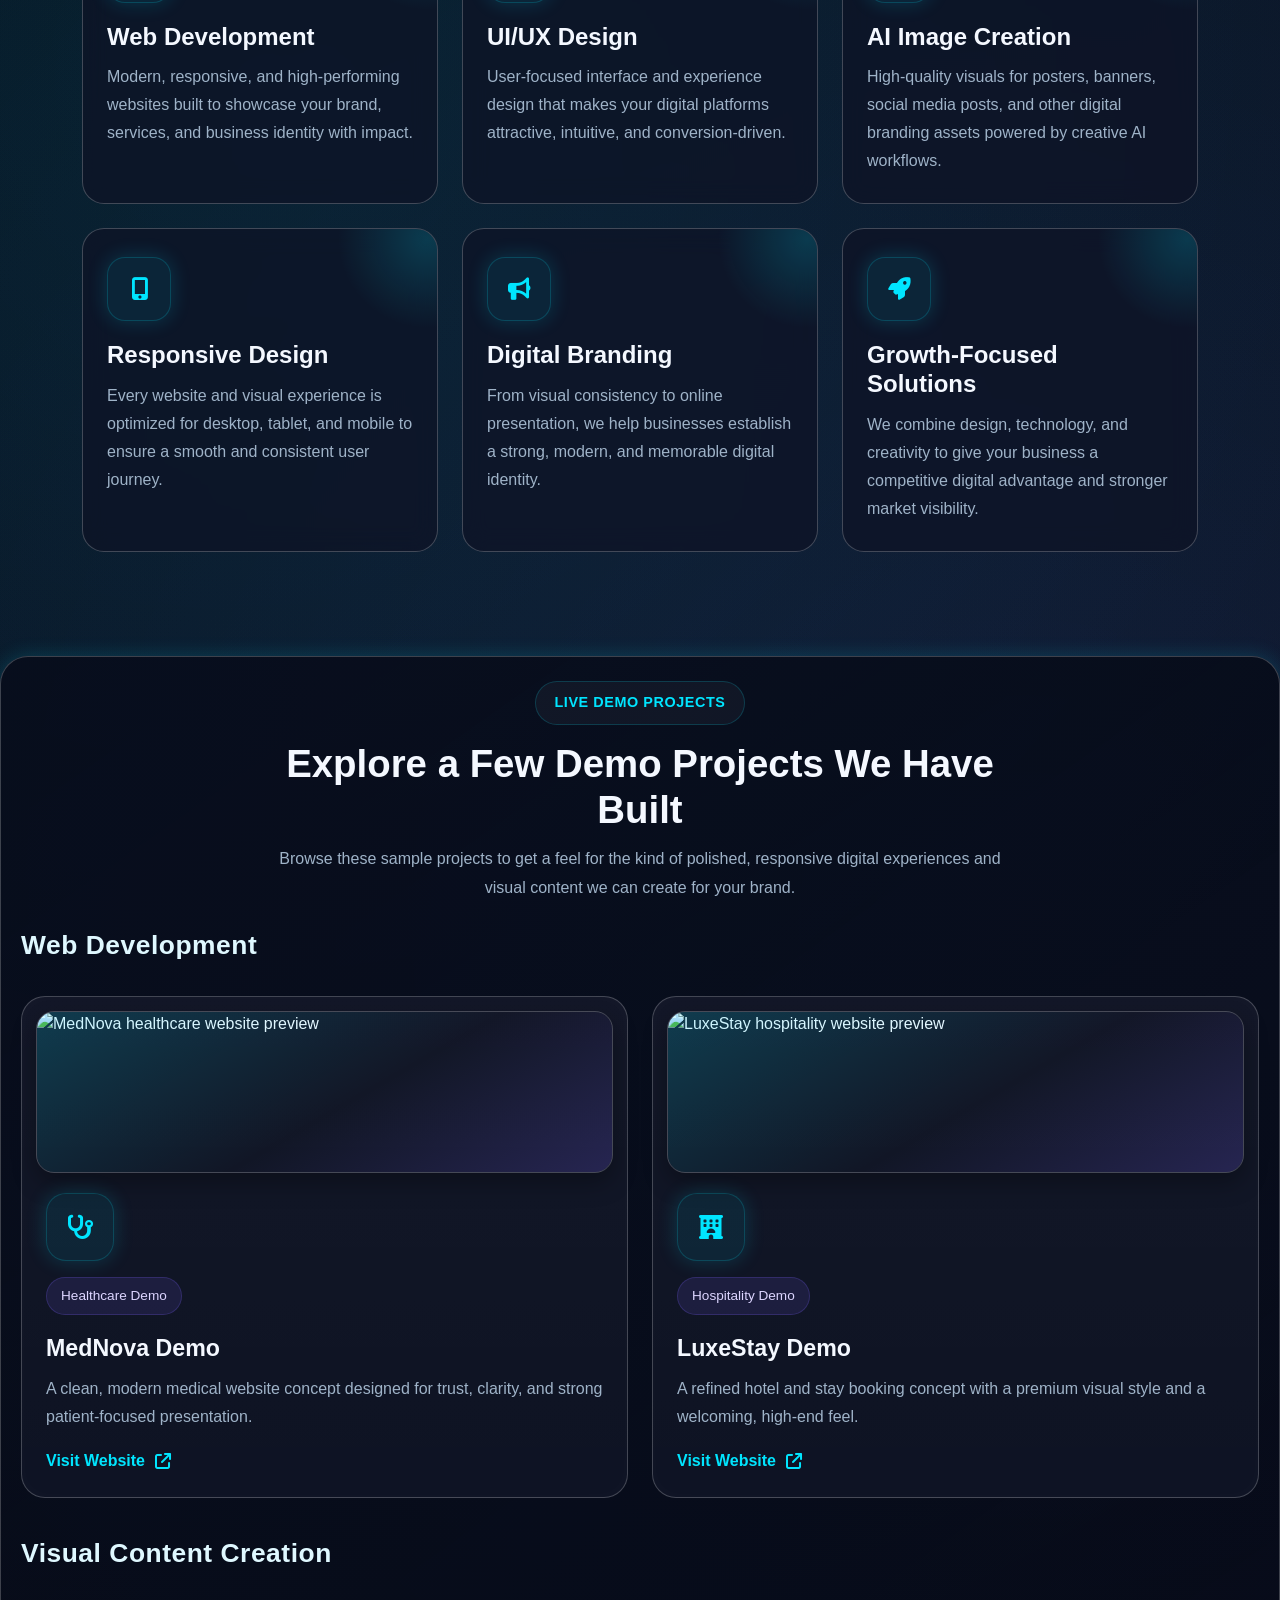
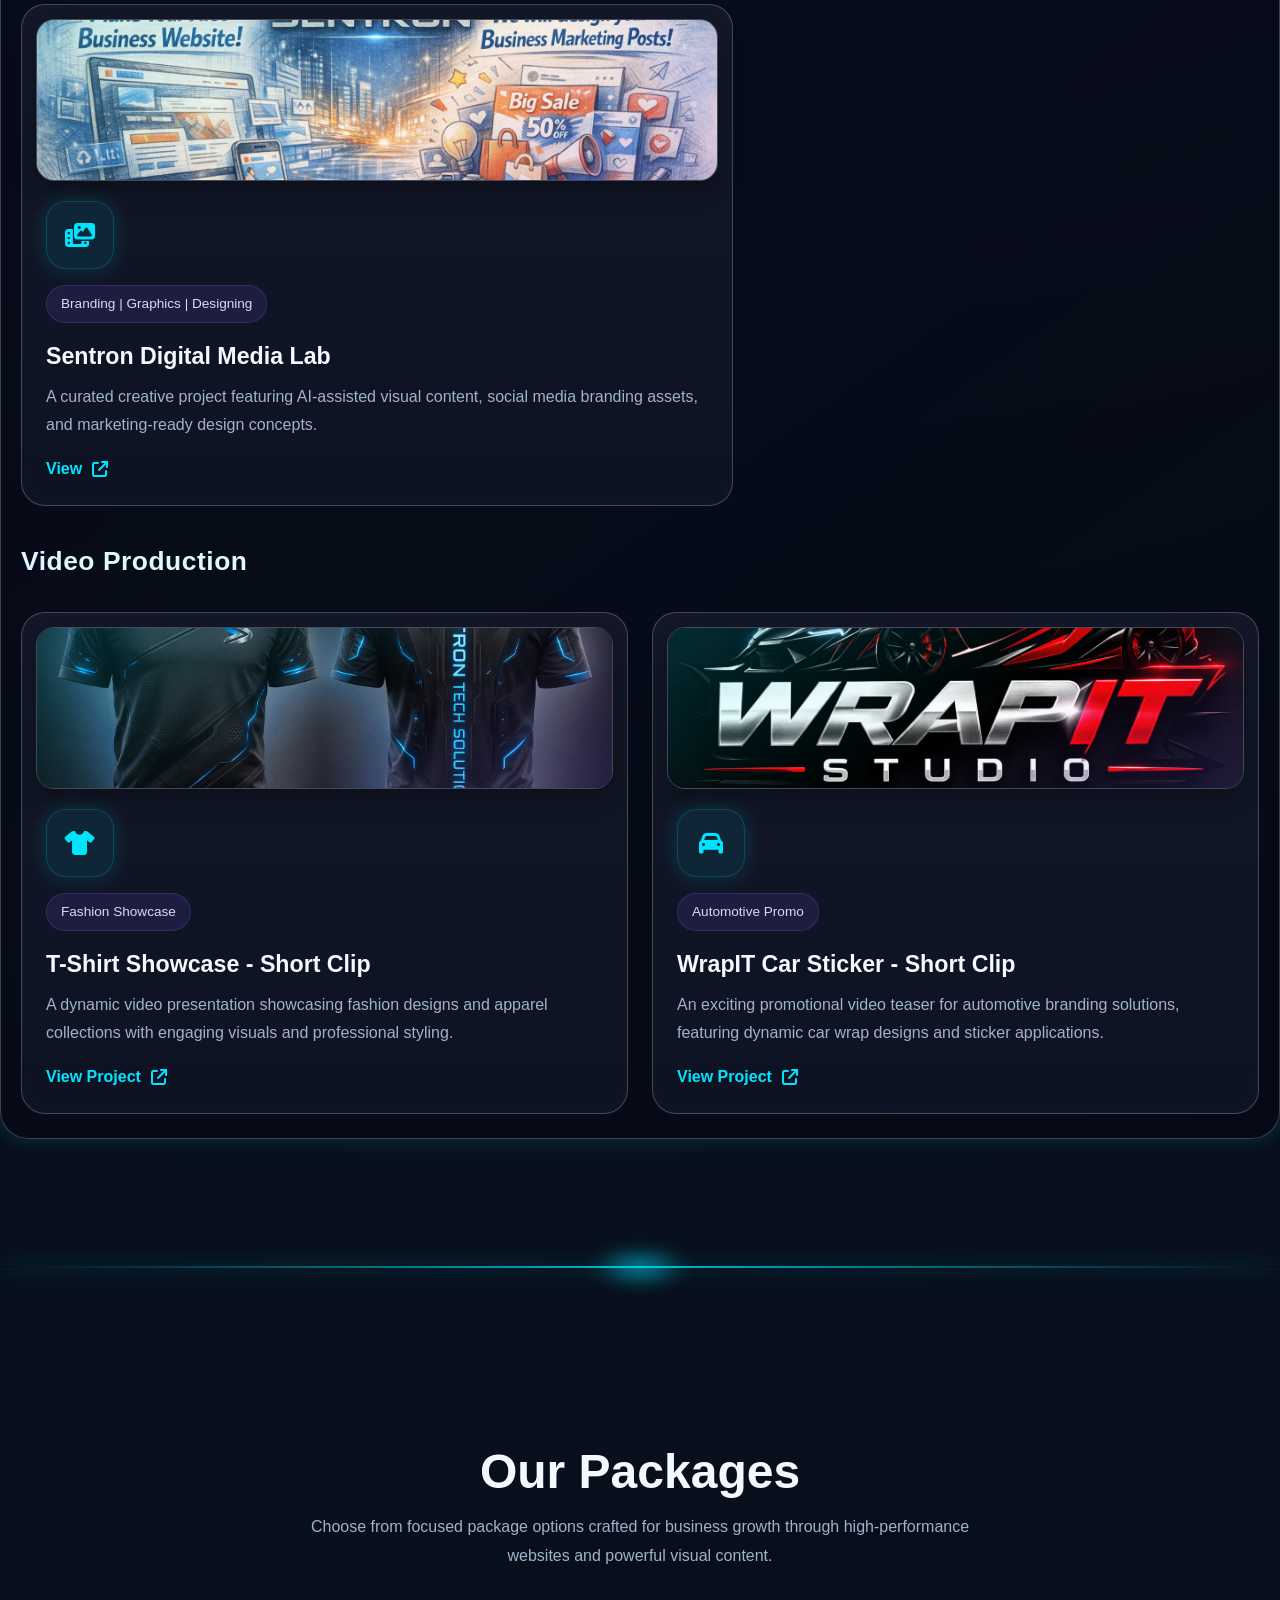
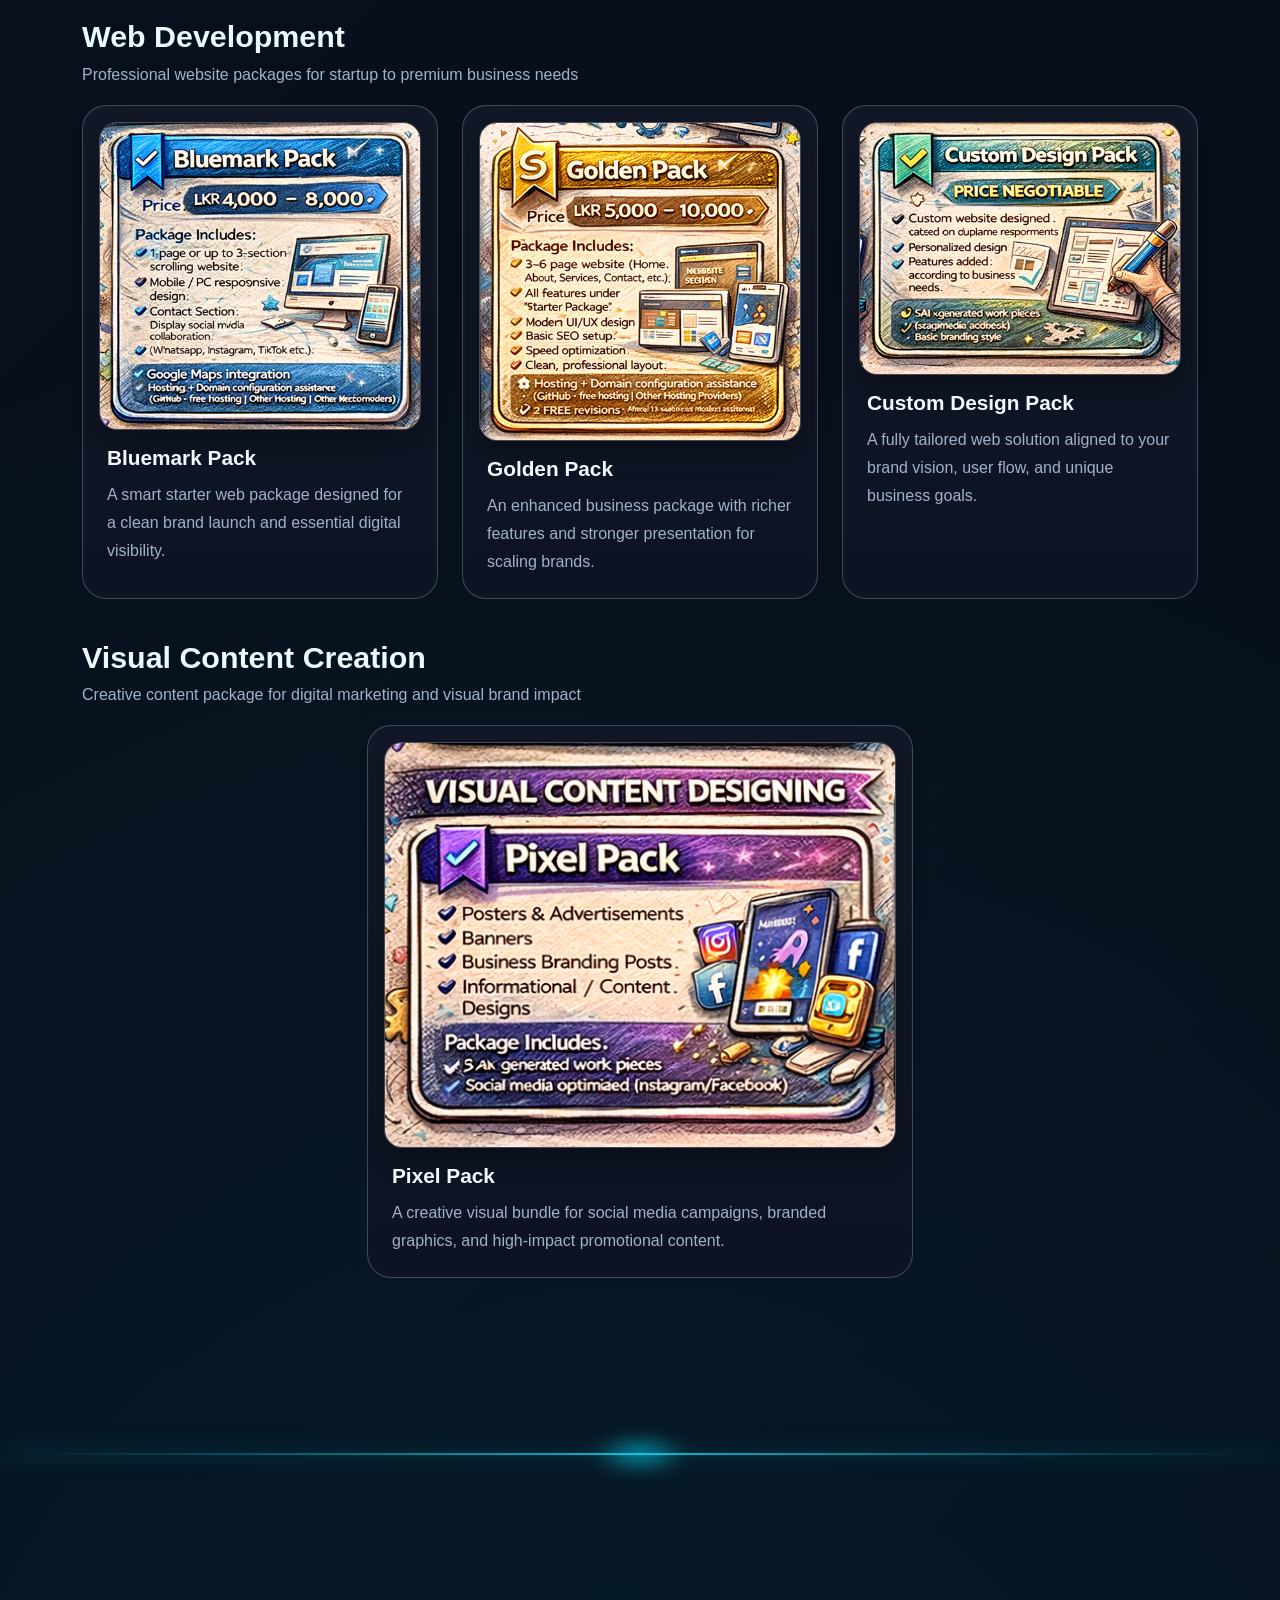
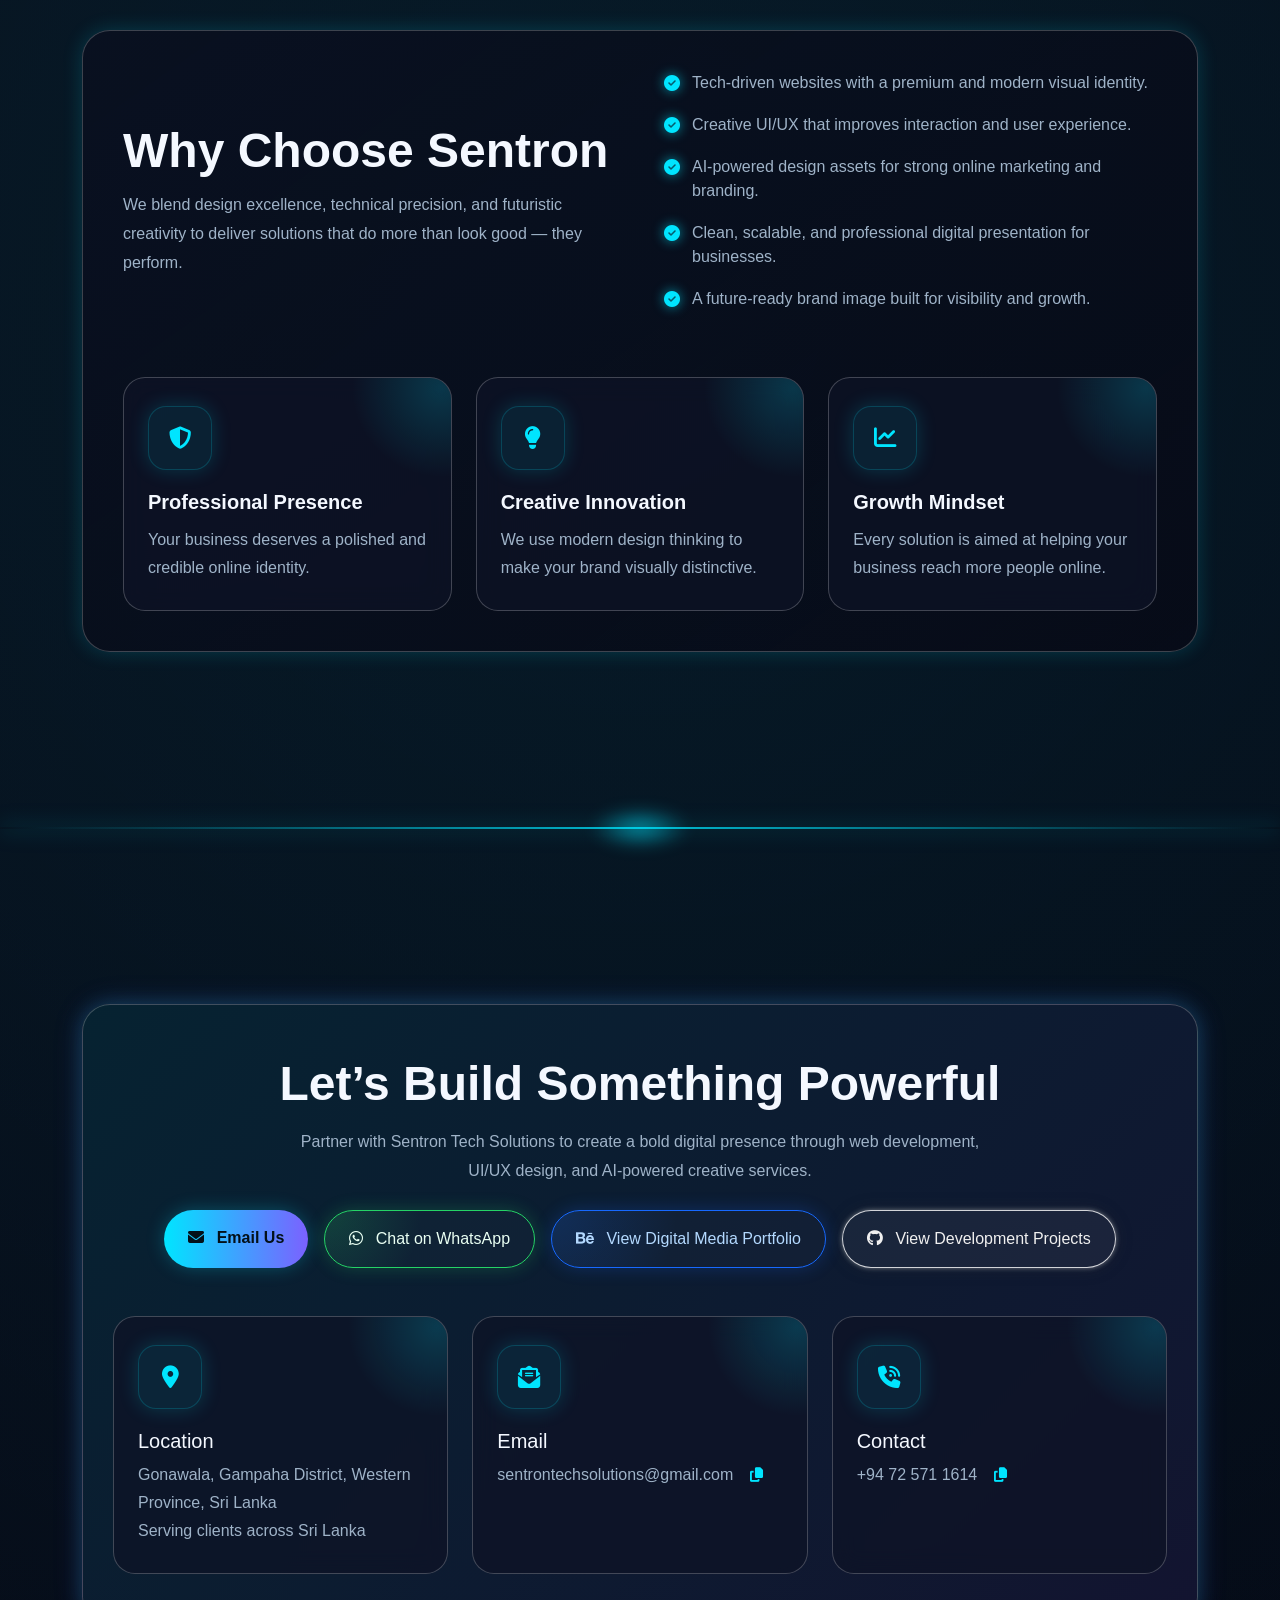
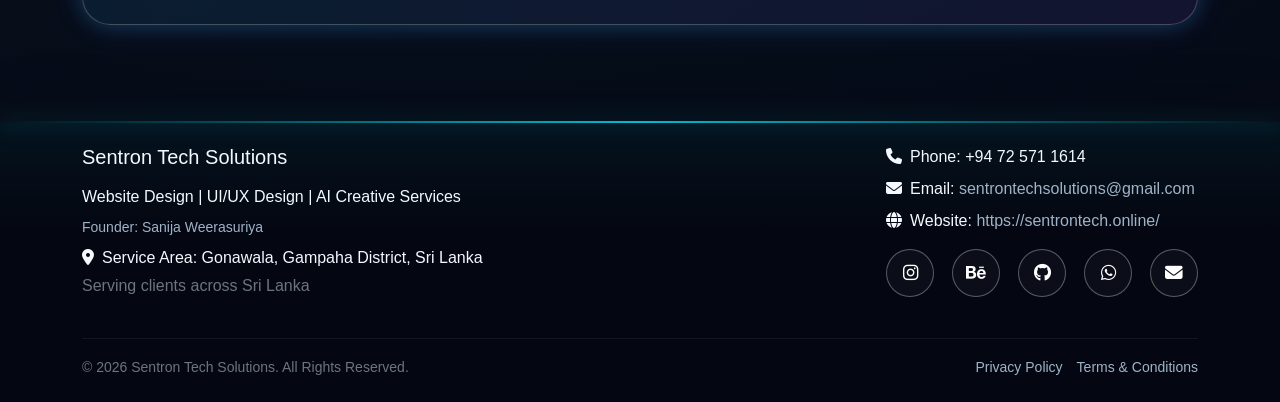
==== commit 3700ac48: "v3 update" ====
--- a/index.html
+++ b/index.html
@@ -149,6 +149,126 @@
         </div>
     </div>
 
+    <div class="dev-tools-bg" aria-hidden="true">
+        <svg class="dev-tool-symbols" aria-hidden="true" focusable="false">
+            <symbol id="tool-code-mark" viewBox="0 0 48 48">
+                <path d="M18 15 9 24l9 9"></path>
+                <path d="m30 15 9 9-9 9"></path>
+                <path d="m27 12-6 24"></path>
+            </symbol>
+            <symbol id="tool-html-mark" viewBox="0 0 48 48">
+                <path d="M14 7h20l-2 29-8 5-8-5-2-29Z"></path>
+                <path d="M19 15h11l-.4 6h-9.4l.3 5h8.7l-.5 6-4.7 2.8-4.8-2.8-.2-3.1"></path>
+            </symbol>
+            <symbol id="tool-css-mark" viewBox="0 0 48 48">
+                <path d="M14 7h20l-2 29-8 5-8-5-2-29Z"></path>
+                <path d="M30 15H18l.4 5h10.7l-.5 5H19l.5 7 4.5 2.8 4.6-2.8.3-3.4"></path>
+            </symbol>
+            <symbol id="tool-js-mark" viewBox="0 0 48 48">
+                <rect x="10" y="10" width="28" height="28" rx="4"></rect>
+                <path d="M20 18v13c0 2.2-1.2 3.5-3.6 3.5"></path>
+                <path d="M29.5 20.5c-1.1-1-4.5-1.4-5.8.8-1.8 3.1 6.7 3.2 5.7 7.8-.7 3.1-5.4 3.6-8.2 1.4"></path>
+            </symbol>
+            <symbol id="tool-layout-mark" viewBox="0 0 48 48">
+                <path d="M10 12h28v24H10z"></path>
+                <path d="M10 20h28"></path>
+                <path d="M19 20v16"></path>
+                <path d="M25 26h8"></path>
+                <path d="M25 31h6"></path>
+            </symbol>
+            <symbol id="tool-branch-mark" viewBox="0 0 48 48">
+                <circle cx="16" cy="15" r="4"></circle>
+                <circle cx="32" cy="24" r="4"></circle>
+                <circle cx="16" cy="33" r="4"></circle>
+                <path d="M20 15c8 0 4 9 8 9"></path>
+                <path d="M20 33c8 0 4-9 8-9"></path>
+            </symbol>
+            <symbol id="tool-nodes-mark" viewBox="0 0 48 48">
+                <rect x="14" y="7" width="8" height="8" rx="4"></rect>
+                <rect x="26" y="7" width="8" height="8" rx="4"></rect>
+                <rect x="14" y="20" width="8" height="8" rx="4"></rect>
+                <rect x="26" y="20" width="8" height="8" rx="4"></rect>
+                <rect x="14" y="33" width="8" height="8" rx="4"></rect>
+            </symbol>
+            <symbol id="tool-terminal-mark" viewBox="0 0 48 48">
+                <path d="M9 14h30v20H9z"></path>
+                <path d="m16 21 5 4-5 4"></path>
+                <path d="M24 29h8"></path>
+            </symbol>
+            <symbol id="tool-pen-mark" viewBox="0 0 48 48">
+                <path d="m14 34 5.5-14.5L34 14l-5.5 14.5L14 34Z"></path>
+                <path d="m19.5 19.5 9 9"></path>
+                <path d="M24 24h.1"></path>
+                <path d="M13 35l-3 3"></path>
+            </symbol>
+            <symbol id="tool-brush-mark" viewBox="0 0 48 48">
+                <path d="M29 10c5 4 8 7 9 10L24 34l-9-9L29 10Z"></path>
+                <path d="M17 27c-5 1-7 4-7 10 4 0 8-2 10-7"></path>
+                <path d="m28 18 3 3"></path>
+            </symbol>
+            <symbol id="tool-clone-mark" viewBox="0 0 48 48">
+                <rect x="11" y="16" width="18" height="18" rx="3"></rect>
+                <rect x="19" y="10" width="18" height="18" rx="3"></rect>
+                <path d="M16 34h13V21"></path>
+            </symbol>
+            <symbol id="tool-pencil-mark" viewBox="0 0 48 48">
+                <path d="m12 34 2 4 4-2 18-18-6-6-18 18Z"></path>
+                <path d="m27 15 6 6"></path>
+                <path d="M12 34h6"></path>
+            </symbol>
+            <symbol id="tool-image-mark" viewBox="0 0 48 48">
+                <rect x="9" y="12" width="30" height="24" rx="3"></rect>
+                <circle cx="18" cy="20" r="3"></circle>
+                <path d="m12 33 9-8 6 5 4-4 6 7"></path>
+                <path d="m34 9 1.2 3L38 13l-2.8 1-1.2 3-1.2-3-2.8-1 2.8-1L34 9Z"></path>
+            </symbol>
+            <symbol id="tool-video-mark" viewBox="0 0 48 48">
+                <rect x="10" y="14" width="22" height="20" rx="3"></rect>
+                <path d="m32 21 7-4v14l-7-4"></path>
+                <path d="m18 20 8 4-8 4Z"></path>
+            </symbol>
+            <symbol id="tool-scissors-mark" viewBox="0 0 48 48">
+                <circle cx="15" cy="16" r="4"></circle>
+                <circle cx="15" cy="32" r="4"></circle>
+                <path d="m19 18 18 14"></path>
+                <path d="m19 30 18-14"></path>
+            </symbol>
+            <symbol id="tool-spark-mark" viewBox="0 0 48 48">
+                <path d="m24 8 3.2 9.8L37 21l-9.8 3.2L24 34l-3.2-9.8L11 21l9.8-3.2L24 8Z"></path>
+                <path d="m36 30 1.4 4.2L42 36l-4.6 1.8L36 42l-1.4-4.2L30 36l4.6-1.8L36 30Z"></path>
+            </symbol>
+        </svg>
+
+        <span class="dev-tool-icon tool-code" data-depth="0.26"><svg class="dev-tool-svg"><use href="#tool-code-mark"></use></svg></span>
+        <span class="dev-tool-icon tool-html" data-depth="0.18"><svg class="dev-tool-svg"><use href="#tool-html-mark"></use></svg></span>
+        <span class="dev-tool-icon tool-css" data-depth="0.22"><svg class="dev-tool-svg"><use href="#tool-css-mark"></use></svg></span>
+        <span class="dev-tool-icon tool-js" data-depth="0.3"><svg class="dev-tool-svg"><use href="#tool-js-mark"></use></svg></span>
+        <span class="dev-tool-icon tool-bootstrap" data-depth="0.2"><svg class="dev-tool-svg"><use href="#tool-layout-mark"></use></svg></span>
+        <span class="dev-tool-icon tool-github" data-depth="0.16"><svg class="dev-tool-svg"><use href="#tool-branch-mark"></use></svg></span>
+        <span class="dev-tool-icon tool-figma" data-depth="0.24"><svg class="dev-tool-svg"><use href="#tool-nodes-mark"></use></svg></span>
+        <span class="dev-tool-icon tool-terminal" data-depth="0.28"><svg class="dev-tool-svg"><use href="#tool-terminal-mark"></use></svg></span>
+        <span class="dev-tool-icon tool-photoshop" data-depth="0.19"><svg class="dev-tool-svg"><use href="#tool-image-mark"></use></svg></span>
+        <span class="dev-tool-icon tool-illustrator" data-depth="0.21"><svg class="dev-tool-svg"><use href="#tool-pen-mark"></use></svg></span>
+        <span class="dev-tool-icon tool-premiere" data-depth="0.25"><svg class="dev-tool-svg"><use href="#tool-video-mark"></use></svg></span>
+        <span class="dev-tool-icon tool-after-effects" data-depth="0.2"><svg class="dev-tool-svg"><use href="#tool-spark-mark"></use></svg></span>
+        <span class="dev-tool-icon tool-canva" data-depth="0.23"><svg class="dev-tool-svg"><use href="#tool-brush-mark"></use></svg></span>
+        <span class="dev-tool-icon tool-capcut" data-depth="0.27"><svg class="dev-tool-svg"><use href="#tool-scissors-mark"></use></svg></span>
+        <span class="dev-tool-icon tool-image-gen" data-depth="0.29"><svg class="dev-tool-svg"><use href="#tool-image-mark"></use></svg></span>
+        <span class="dev-tool-icon tool-video" data-depth="0.22"><svg class="dev-tool-svg"><use href="#tool-video-mark"></use></svg></span>
+        <span class="dev-tool-icon tool-pen" data-depth="0.2"><svg class="dev-tool-svg"><use href="#tool-pen-mark"></use></svg></span>
+        <span class="dev-tool-icon tool-brush" data-depth="0.27"><svg class="dev-tool-svg"><use href="#tool-brush-mark"></use></svg></span>
+        <span class="dev-tool-icon tool-clone" data-depth="0.24"><svg class="dev-tool-svg"><use href="#tool-clone-mark"></use></svg></span>
+        <span class="dev-tool-icon tool-pencil" data-depth="0.18"><svg class="dev-tool-svg"><use href="#tool-pencil-mark"></use></svg></span>
+        <span class="dev-tool-icon tool-edge-code" data-depth="0.22"><svg class="dev-tool-svg"><use href="#tool-code-mark"></use></svg></span>
+        <span class="dev-tool-icon tool-edge-html" data-depth="0.2"><svg class="dev-tool-svg"><use href="#tool-html-mark"></use></svg></span>
+        <span class="dev-tool-icon tool-edge-css" data-depth="0.24"><svg class="dev-tool-svg"><use href="#tool-css-mark"></use></svg></span>
+        <span class="dev-tool-icon tool-edge-js" data-depth="0.26"><svg class="dev-tool-svg"><use href="#tool-js-mark"></use></svg></span>
+        <span class="dev-tool-icon tool-edge-pen" data-depth="0.19"><svg class="dev-tool-svg"><use href="#tool-pen-mark"></use></svg></span>
+        <span class="dev-tool-icon tool-edge-brush" data-depth="0.25"><svg class="dev-tool-svg"><use href="#tool-brush-mark"></use></svg></span>
+        <span class="dev-tool-icon tool-edge-clone" data-depth="0.23"><svg class="dev-tool-svg"><use href="#tool-clone-mark"></use></svg></span>
+        <span class="dev-tool-icon tool-edge-terminal" data-depth="0.28"><svg class="dev-tool-svg"><use href="#tool-terminal-mark"></use></svg></span>
+    </div>
+
     <!-- Navbar -->
     <nav class="navbar navbar-expand-lg fixed-top" aria-label="Primary navigation">
         <div class="container">
@@ -180,12 +300,12 @@
     </nav>
 
     <main>
-
-    <!-- Hero -->
-    <section class="hero-section" id="home">
-        <div class="glow-orb orb-1"></div>
-        <div class="glow-orb orb-2"></div>
-        <div class="glow-orb orb-3"></div>
+
+    <!-- Hero -->
+    <section class="hero-section" id="home">
+        <div class="glow-orb orb-1"></div>
+        <div class="glow-orb orb-2"></div>
+        <div class="glow-orb orb-3"></div>
 
         <div class="container">
             <div class="row align-items-center g-5">
@@ -786,6 +906,9 @@
                         <p class="mb-2"><i class="fa-solid fa-envelope me-2"></i>Email: <a href="mailto:sentrontechsolutions@gmail.com" class="text-decoration-none">sentrontechsolutions@gmail.com</a></p>
                         <p class="mb-3"><i class="fa-solid fa-globe me-2"></i>Website: <a href="https://sentrontech.online/" target="_blank" rel="noopener noreferrer" class="text-decoration-none">https://sentrontech.online/</a></p>
                         <div class="social-links footer-contact-social">
+                            <a href="https://www.instagram.com/sentrontech/" target="_blank" rel="noopener noreferrer"
+                                class="me-3" aria-label="Sentron Tech Solutions on Instagram"><i
+                                    class="fa-brands fa-instagram"></i></a>
                             <a href="https://www.behance.net/sentrontechsolutions" target="_blank"
                                 rel="noopener noreferrer" class="me-3" aria-label="Sentron Tech Solutions on Behance"><i
                                     class="fa-brands fa-behance"></i></a>
--- a/style.css
+++ b/style.css
@@ -5,10 +5,12 @@
   --primary: #00e5ff;
   --secondary: #7b61ff;
   --text-main: #f4f8ff;
-  --text-soft: #9fb3c8;
-  --shadow-glow: 0 0 20px rgba(0, 229, 255, 0.18);
-  --shadow-purple: 0 0 30px rgba(123, 97, 255, 0.18);
-}
+  --text-soft: #9fb3c8;
+  --card-border: rgba(255, 255, 255, 0.22);
+  --card-border-strong: rgba(255, 255, 255, 0.34);
+  --shadow-glow: 0 0 20px rgba(0, 229, 255, 0.18);
+  --shadow-purple: 0 0 30px rgba(123, 97, 255, 0.18);
+}
 
 * {
   box-sizing: border-box;
@@ -18,10 +20,12 @@
   scroll-behavior: smooth;
 }
 
-body {
-  margin: 0;
-  font-family: "Segoe UI", Tahoma, Geneva, Verdana, sans-serif;
-  background:
+body {
+  position: relative;
+  isolation: isolate;
+  margin: 0;
+  font-family: "Segoe UI", Tahoma, Geneva, Verdana, sans-serif;
+  background:
     radial-gradient(circle at 20% 20%, rgba(0, 229, 255, 0.10), transparent 25%),
     radial-gradient(circle at 80% 30%, rgba(123, 97, 255, 0.10), transparent 30%),
     radial-gradient(circle at 50% 80%, rgba(0, 229, 255, 0.07), transparent 25%),
@@ -35,11 +39,47 @@
   position: fixed;
   inset: 0;
   background-image:
-    linear-gradient(rgba(255,255,255,0.03) 1px, transparent 1px),
-    linear-gradient(90deg, rgba(255,255,255,0.03) 1px, transparent 1px);
-  background-size: 40px 40px;
+    linear-gradient(rgba(255,255,255,0.035) 1px, transparent 1px),
+    linear-gradient(90deg, rgba(255,255,255,0.035) 1px, transparent 1px),
+    linear-gradient(rgba(0, 229, 255, 0.035) 1px, transparent 1px),
+    linear-gradient(90deg, rgba(123, 97, 255, 0.03) 1px, transparent 1px);
+  background-size: 40px 40px, 40px 40px, 160px 160px, 160px 160px;
+  opacity: 0.72;
   pointer-events: none;
-  z-index: -2;
+  z-index: 0;
+  animation: techTextileDrift 28s linear infinite;
+}
+
+body::after {
+  content: "";
+  position: fixed;
+  inset: 0;
+  background-image:
+    repeating-linear-gradient(135deg, transparent 0 42px, rgba(0, 229, 255, 0.026) 42px 43px, transparent 43px 86px),
+    repeating-linear-gradient(45deg, transparent 0 58px, rgba(255, 255, 255, 0.018) 58px 59px, transparent 59px 116px),
+    radial-gradient(circle at 50% 0%, rgba(0, 229, 255, 0.08), transparent 42%);
+  background-size: 180px 180px, 220px 220px, 100% 100%;
+  opacity: 0.52;
+  pointer-events: none;
+  z-index: 1;
+  animation: techTextileFlow 36s linear infinite;
+}
+
+body > * {
+  position: relative;
+  z-index: 3;
+}
+
+@keyframes techTextileDrift {
+  to {
+    background-position: 0 160px, 0 160px, 0 320px, 0 320px;
+  }
+}
+
+@keyframes techTextileFlow {
+  to {
+    background-position: 0 220px, 0 260px, 0 0;
+  }
 }
 
 /* Page loader */
@@ -128,6 +168,12 @@
 }
 
 @media (prefers-reduced-motion: reduce) {
+  body::before,
+  body::after,
+  .dev-tool-icon {
+    animation: none;
+  }
+
   .loader-mark::before {
     animation-duration: 2.5s;
   }
@@ -275,19 +321,477 @@
 }
 
 /* Hero */
-.hero-section {
-  min-height: 100vh;
-  display: flex;
-  align-items: center;
-  position: relative;
-  overflow: hidden;
-  padding-top: 100px;
-}
-
-.hero-badge {
-  display: inline-flex;
-  align-items: center;
-  gap: 8px;
+.hero-section {
+  min-height: 100vh;
+  display: flex;
+  align-items: center;
+  position: relative;
+  overflow: hidden;
+  padding-top: 100px;
+}
+
+.hero-section > .container {
+  position: relative;
+  z-index: 3;
+}
+
+.dev-tools-bg {
+  position: fixed;
+  inset: 0;
+  z-index: 2;
+  pointer-events: none;
+  overflow: hidden;
+}
+
+.dev-tool-symbols {
+  position: absolute;
+  width: 0;
+  height: 0;
+  overflow: hidden;
+}
+
+.dev-tool-icon {
+  --tool-color: rgba(0, 229, 255, 0.82);
+  --tool-border: rgba(0, 229, 255, 0.38);
+  --tool-glow: rgba(0, 229, 255, 0.24);
+  --float-x: 18px;
+  --float-y: -28px;
+  --start-rotate: -4deg;
+  --end-rotate: 7deg;
+  position: absolute;
+  width: clamp(38px, 4.2vw, 62px);
+  aspect-ratio: 1;
+  display: grid;
+  place-items: center;
+  border-radius: 18px;
+  color: var(--tool-color);
+  background: rgba(8, 14, 28, 0.58);
+  border: 1px solid var(--tool-border);
+  box-shadow:
+    0 0 26px var(--tool-glow),
+    inset 0 0 18px rgba(255, 255, 255, 0.035);
+  opacity: var(--tool-opacity, 0.64);
+  transform: translate3d(0, 0, 0) scale(1) rotate(var(--start-rotate));
+  transition: opacity 0.4s ease, border-color 0.4s ease, box-shadow 0.4s ease;
+  animation: devToolPulse var(--float-duration, 12s) ease-in-out infinite;
+  will-change: transform, opacity;
+}
+
+.dev-tool-svg {
+  width: 58%;
+  height: 58%;
+  fill: none;
+  stroke: currentColor;
+  stroke-width: 2.15;
+  stroke-linecap: round;
+  stroke-linejoin: round;
+  filter: drop-shadow(0 0 10px var(--tool-glow));
+}
+
+.tool-code {
+  top: 16vh;
+  left: 7vw;
+  --float-duration: 11s;
+}
+
+.tool-html {
+  top: 72vh;
+  left: 16vw;
+  --tool-color: rgba(255, 124, 82, 0.82);
+  --tool-border: rgba(255, 124, 82, 0.40);
+  --tool-glow: rgba(255, 124, 82, 0.24);
+  --float-x: -14px;
+  --float-y: -34px;
+  --float-duration: 13s;
+  animation-delay: -5s;
+}
+
+.tool-css {
+  top: 29vh;
+  left: 35vw;
+  --tool-color: rgba(76, 169, 255, 0.82);
+  --tool-border: rgba(76, 169, 255, 0.40);
+  --tool-glow: rgba(76, 169, 255, 0.24);
+  --float-x: 22px;
+  --float-y: -20px;
+  --float-duration: 10s;
+  animation-delay: -2s;
+}
+
+.tool-js {
+  right: 9vw;
+  top: 17vh;
+  --tool-color: rgba(255, 219, 89, 0.88);
+  --tool-border: rgba(255, 219, 89, 0.40);
+  --tool-glow: rgba(255, 219, 89, 0.22);
+  --float-x: -18px;
+  --float-duration: 12s;
+  animation-delay: -7s;
+}
+
+.tool-bootstrap {
+  right: 13vw;
+  top: 63vh;
+  --tool-color: rgba(170, 128, 255, 0.84);
+  --tool-border: rgba(170, 128, 255, 0.40);
+  --tool-glow: rgba(170, 128, 255, 0.24);
+  --float-x: 16px;
+  --float-y: -36px;
+  --float-duration: 15s;
+  animation-delay: -3s;
+}
+
+.tool-github {
+  left: 47vw;
+  bottom: 10vh;
+  --tool-color: rgba(230, 235, 244, 0.74);
+  --tool-border: rgba(230, 235, 244, 0.34);
+  --tool-glow: rgba(230, 235, 244, 0.18);
+  --float-x: -12px;
+  --float-duration: 14s;
+  animation-delay: -6s;
+}
+
+.tool-figma {
+  right: 33vw;
+  bottom: 18vh;
+  --tool-color: rgba(255, 111, 142, 0.82);
+  --tool-border: rgba(255, 111, 142, 0.40);
+  --tool-glow: rgba(255, 111, 142, 0.24);
+  --float-x: 20px;
+  --float-y: -24px;
+  --float-duration: 12s;
+  animation-delay: -4s;
+}
+
+.tool-terminal {
+  left: 20vw;
+  top: 49vh;
+  --tool-color: rgba(37, 211, 102, 0.76);
+  --tool-border: rgba(37, 211, 102, 0.38);
+  --tool-glow: rgba(37, 211, 102, 0.22);
+  --float-x: -16px;
+  --float-duration: 16s;
+  animation-delay: -8s;
+}
+
+.tool-photoshop {
+  right: 23vw;
+  top: 41vh;
+  --tool-color: rgba(72, 179, 255, 0.82);
+  --tool-border: rgba(72, 179, 255, 0.38);
+  --tool-glow: rgba(72, 179, 255, 0.22);
+  --float-x: 18px;
+  --float-y: -30px;
+  --float-duration: 13s;
+  animation-delay: -9s;
+}
+
+.tool-illustrator {
+  left: 59vw;
+  top: 11vh;
+  --tool-color: rgba(255, 169, 78, 0.82);
+  --tool-border: rgba(255, 169, 78, 0.40);
+  --tool-glow: rgba(255, 169, 78, 0.22);
+  --float-x: -20px;
+  --float-y: -24px;
+  --float-duration: 14s;
+  animation-delay: -10s;
+}
+
+.tool-premiere {
+  left: 5vw;
+  top: 42vh;
+  --tool-color: rgba(190, 135, 255, 0.84);
+  --tool-border: rgba(190, 135, 255, 0.40);
+  --tool-glow: rgba(190, 135, 255, 0.24);
+  --float-x: 22px;
+  --float-y: -26px;
+  --float-duration: 12s;
+  animation-delay: -11s;
+}
+
+.tool-after-effects {
+  right: 5vw;
+  top: 43vh;
+  --tool-color: rgba(150, 126, 255, 0.84);
+  --tool-border: rgba(150, 126, 255, 0.40);
+  --tool-glow: rgba(150, 126, 255, 0.24);
+  --float-x: -18px;
+  --float-y: -32px;
+  --float-duration: 15s;
+  animation-delay: -12s;
+}
+
+.tool-canva {
+  left: 31vw;
+  bottom: 7vh;
+  --tool-color: rgba(0, 221, 204, 0.82);
+  --tool-border: rgba(0, 221, 204, 0.38);
+  --tool-glow: rgba(0, 221, 204, 0.22);
+  --float-x: 16px;
+  --float-y: -28px;
+  --float-duration: 13s;
+  animation-delay: -13s;
+}
+
+.tool-capcut {
+  right: 7vw;
+  bottom: 19vh;
+  --tool-color: rgba(232, 238, 255, 0.78);
+  --tool-border: rgba(232, 238, 255, 0.34);
+  --tool-glow: rgba(232, 238, 255, 0.18);
+  --float-x: -18px;
+  --float-y: -22px;
+  --float-duration: 16s;
+  animation-delay: -14s;
+}
+
+.tool-image-gen {
+  left: 73vw;
+  bottom: 6vh;
+  --tool-color: rgba(255, 111, 177, 0.82);
+  --tool-border: rgba(255, 111, 177, 0.40);
+  --tool-glow: rgba(255, 111, 177, 0.23);
+  --float-x: 20px;
+  --float-y: -34px;
+  --float-duration: 12s;
+  animation-delay: -15s;
+}
+
+.tool-video {
+  left: 15vw;
+  bottom: 23vh;
+  --tool-color: rgba(255, 214, 104, 0.84);
+  --tool-border: rgba(255, 214, 104, 0.40);
+  --tool-glow: rgba(255, 214, 104, 0.22);
+  --float-x: -16px;
+  --float-y: -30px;
+  --float-duration: 14s;
+  animation-delay: -16s;
+}
+
+.tool-pen {
+  left: 24vw;
+  top: 8vh;
+  --tool-color: rgba(255, 156, 210, 0.8);
+  --tool-border: rgba(255, 156, 210, 0.38);
+  --tool-glow: rgba(255, 156, 210, 0.2);
+  --float-x: 20px;
+  --float-y: -24px;
+  --float-duration: 15s;
+  animation-delay: -17s;
+}
+
+.tool-brush {
+  right: 24vw;
+  bottom: 34vh;
+  --tool-color: rgba(110, 255, 205, 0.78);
+  --tool-border: rgba(110, 255, 205, 0.34);
+  --tool-glow: rgba(110, 255, 205, 0.2);
+  --float-x: -22px;
+  --float-y: -28px;
+  --float-duration: 13s;
+  animation-delay: -18s;
+}
+
+.tool-clone {
+  right: 44vw;
+  top: 78vh;
+  --tool-color: rgba(205, 225, 255, 0.76);
+  --tool-border: rgba(205, 225, 255, 0.32);
+  --tool-glow: rgba(205, 225, 255, 0.18);
+  --float-x: 18px;
+  --float-y: -22px;
+  --float-duration: 16s;
+  animation-delay: -19s;
+}
+
+.tool-pencil {
+  left: 58vw;
+  bottom: 33vh;
+  --tool-color: rgba(255, 235, 145, 0.8);
+  --tool-border: rgba(255, 235, 145, 0.34);
+  --tool-glow: rgba(255, 235, 145, 0.2);
+  --float-x: -18px;
+  --float-y: -28px;
+  --float-duration: 14s;
+  animation-delay: -20s;
+}
+
+.tool-edge-code {
+  left: 2vw;
+  top: 8vh;
+  --float-x: 18px;
+  --float-y: -24px;
+  --float-duration: 15s;
+  animation-delay: -21s;
+}
+
+.tool-edge-html {
+  right: 2vw;
+  top: 6vh;
+  --float-x: -18px;
+  --float-y: -22px;
+  --float-duration: 13s;
+  animation-delay: -22s;
+}
+
+.tool-edge-css {
+  left: 3vw;
+  bottom: 8vh;
+  --float-x: 22px;
+  --float-y: -26px;
+  --float-duration: 16s;
+  animation-delay: -23s;
+}
+
+.tool-edge-js {
+  right: 3vw;
+  bottom: 7vh;
+  --float-x: -20px;
+  --float-y: -24px;
+  --float-duration: 14s;
+  animation-delay: -24s;
+}
+
+.tool-edge-pen {
+  left: 50vw;
+  top: 3vh;
+  --float-x: 18px;
+  --float-y: -20px;
+  --float-duration: 17s;
+  animation-delay: -25s;
+}
+
+.tool-edge-brush {
+  left: 1.5vw;
+  top: 63vh;
+  --float-x: 24px;
+  --float-y: -28px;
+  --float-duration: 13s;
+  animation-delay: -26s;
+}
+
+.tool-edge-clone {
+  right: 1.5vw;
+  top: 75vh;
+  --float-x: -22px;
+  --float-y: -30px;
+  --float-duration: 15s;
+  animation-delay: -27s;
+}
+
+.tool-edge-terminal {
+  right: 48vw;
+  bottom: 2vh;
+  --float-x: -18px;
+  --float-y: -22px;
+  --float-duration: 16s;
+  animation-delay: -28s;
+}
+
+.dev-tool-icon {
+  --tool-color: rgba(255, 255, 255, 0.72);
+  --tool-border: rgba(255, 255, 255, 0.18);
+  --tool-glow: rgba(255, 255, 255, 0.12);
+}
+
+@media (max-width: 767.98px) {
+  .dev-tool-icon {
+    width: clamp(34px, 10vw, 46px);
+    opacity: 0.5;
+  }
+
+  .tool-css,
+  .tool-github,
+  .tool-figma,
+  .tool-illustrator,
+  .tool-after-effects,
+  .tool-canva,
+  .tool-capcut,
+  .tool-image-gen,
+  .tool-pen,
+  .tool-clone,
+  .tool-pencil,
+  .tool-edge-code,
+  .tool-edge-css,
+  .tool-edge-pen,
+  .tool-edge-brush,
+  .tool-edge-clone,
+  .tool-edge-terminal {
+    display: none;
+  }
+
+  .tool-code {
+    top: 14vh;
+    left: 6vw;
+  }
+
+  .tool-html {
+    top: 73vh;
+    left: 8vw;
+  }
+
+  .tool-js {
+    top: 20vh;
+    right: 7vw;
+  }
+
+  .tool-bootstrap {
+    top: 68vh;
+    right: 8vw;
+  }
+
+  .tool-terminal {
+    top: 49vh;
+    left: 42vw;
+  }
+
+  .tool-photoshop {
+    top: 38vh;
+    right: 7vw;
+  }
+
+  .tool-premiere {
+    top: 84vh;
+    left: 28vw;
+  }
+
+  .tool-video {
+    bottom: 16vh;
+    left: 7vw;
+  }
+
+  .tool-brush {
+    right: 35vw;
+    bottom: 7vh;
+  }
+
+  .tool-edge-html {
+    right: 5vw;
+    top: 8vh;
+  }
+
+  .tool-edge-js {
+    right: 5vw;
+    bottom: 6vh;
+  }
+}
+
+@keyframes devToolPulse {
+  0%, 100% {
+    opacity: 0.48;
+  }
+  50% {
+    opacity: 0.78;
+  }
+}
+
+.hero-badge {
+  display: inline-flex;
+  align-items: center;
+  gap: 8px;
   padding: 10px 18px;
   border-radius: 50px;
   background: rgba(255,255,255,0.04);
@@ -668,15 +1172,16 @@
 }
 
 .social-links a {
-  width: 42px;
-  height: 42px;
+  width: 48px;
+  height: 48px;
   display: inline-flex;
   align-items: center;
-  justify-content: center;
-  border-radius: 50%;
-  border: 1px solid rgba(255,255,255,0.08);
-  color: #fff;
-  background: rgba(255,255,255,0.03);
+  justify-content: center;
+  border-radius: 50%;
+  border: 1px solid rgba(255,255,255,0.32);
+  color: #fff;
+  background: rgba(255,255,255,0.03);
+  font-size: 1.1rem;
   transition: 0.3s ease;
   margin-right: 10px;
 }
@@ -699,7 +1204,7 @@
 
 .footer-contact-social {
   justify-content: flex-start;
-  gap: 16px;
+  gap: 18px;
   margin-top: 16px;
 }
 
@@ -1272,6 +1777,34 @@
   margin-bottom: 0;
 }
 
+.stat-box,
+.tech-card,
+.mockup-block,
+.floating-mini,
+.service-card,
+.feature-card,
+.contact-card,
+.why-box,
+.cta-box,
+.demo-showcase,
+.demo-site-card,
+.demo-site-image-wrap,
+.package-card,
+.package-image-wrap,
+.legal-document,
+.legal-contact {
+  border-color: var(--card-border);
+}
+
+.stat-box:hover,
+.service-card:hover,
+.feature-card:hover,
+.contact-card:hover,
+.demo-site-card:hover,
+.package-card:hover {
+  border-color: var(--card-border-strong);
+}
+
 .footer-legal-links {
   display: flex;
   flex-wrap: wrap;
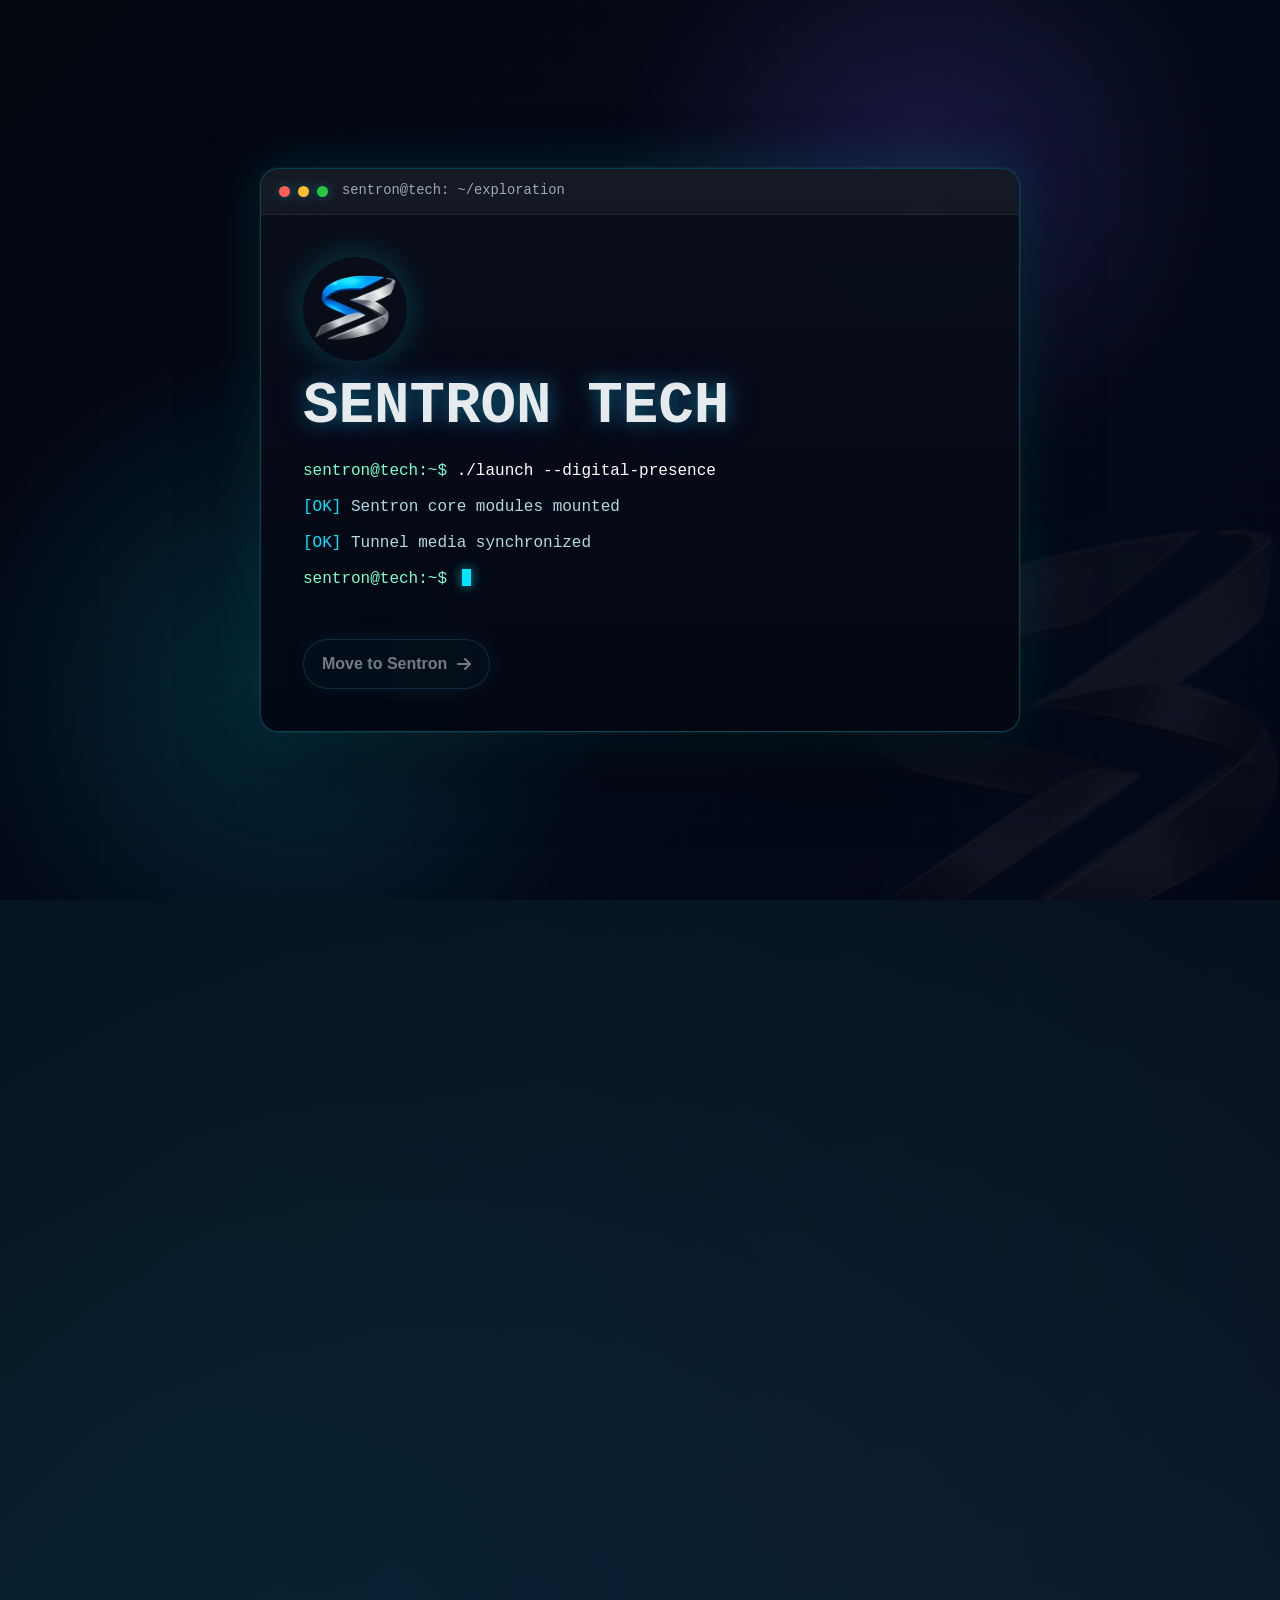
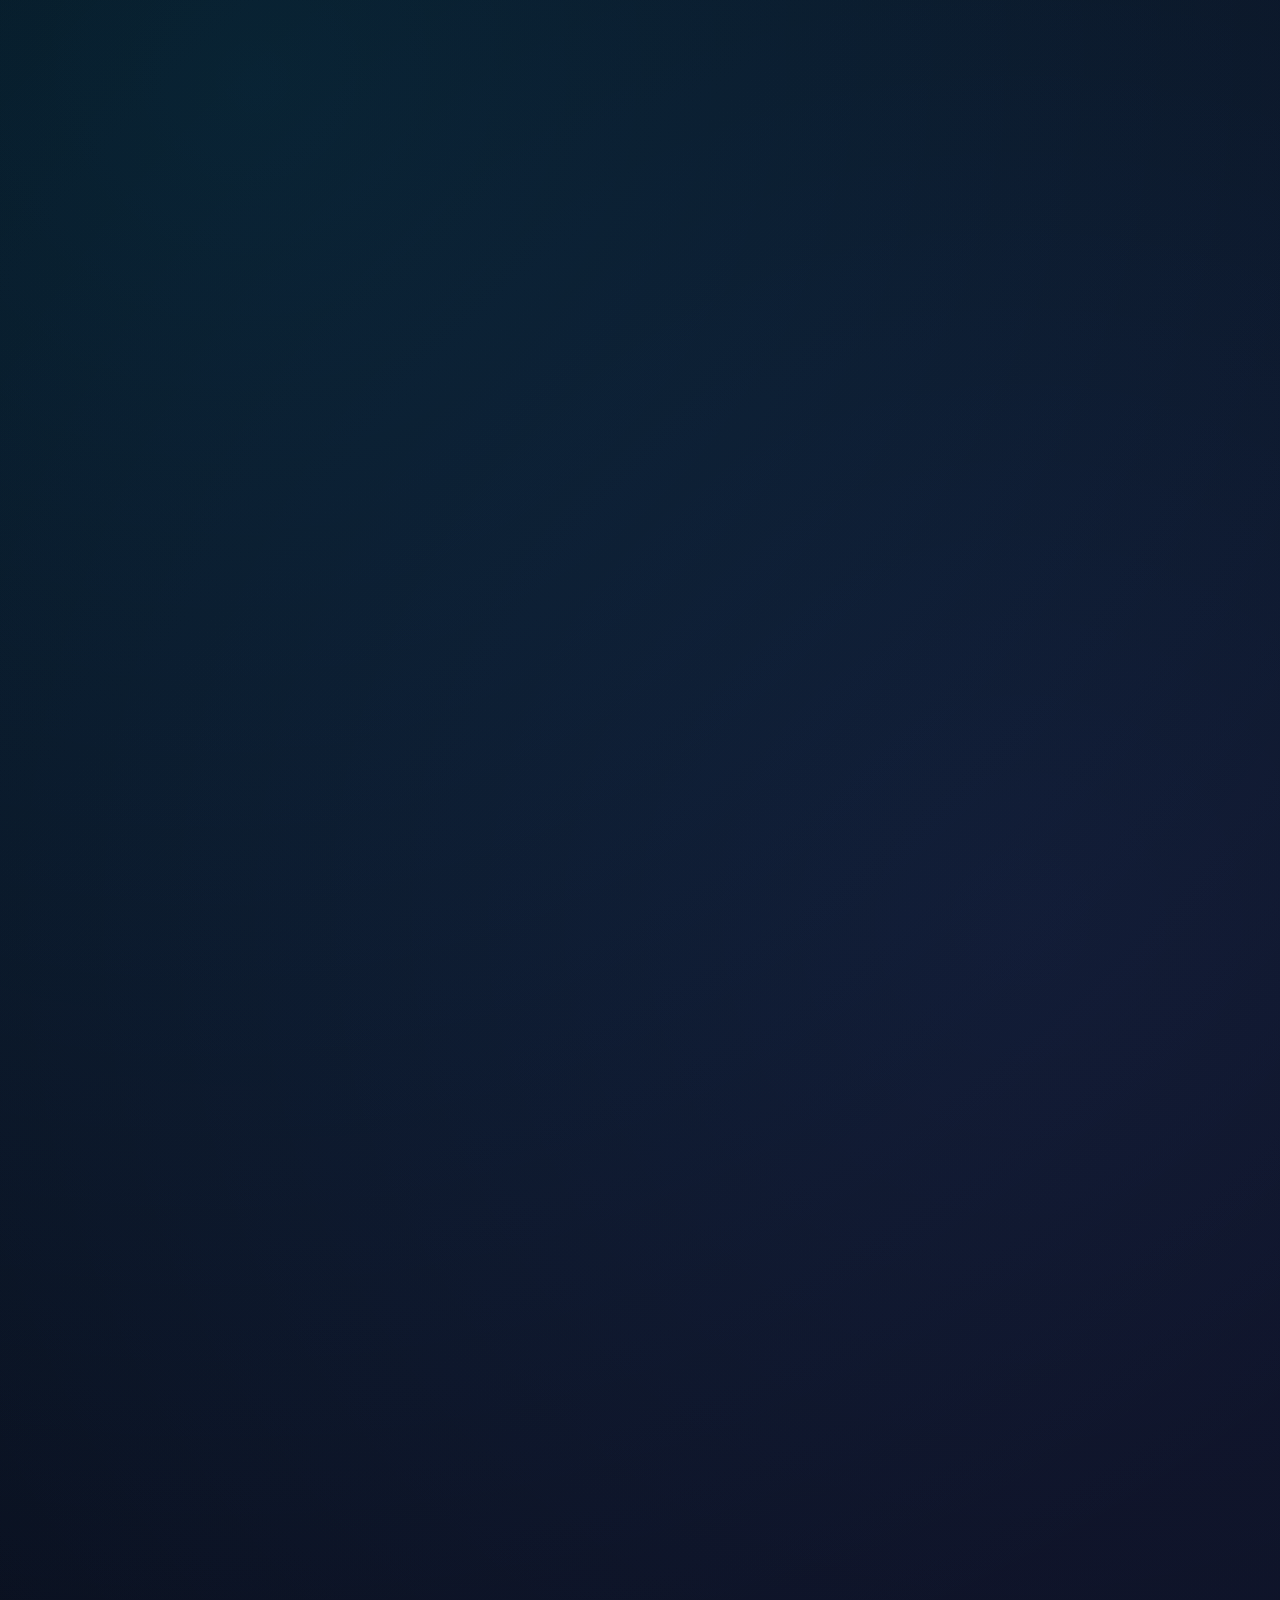
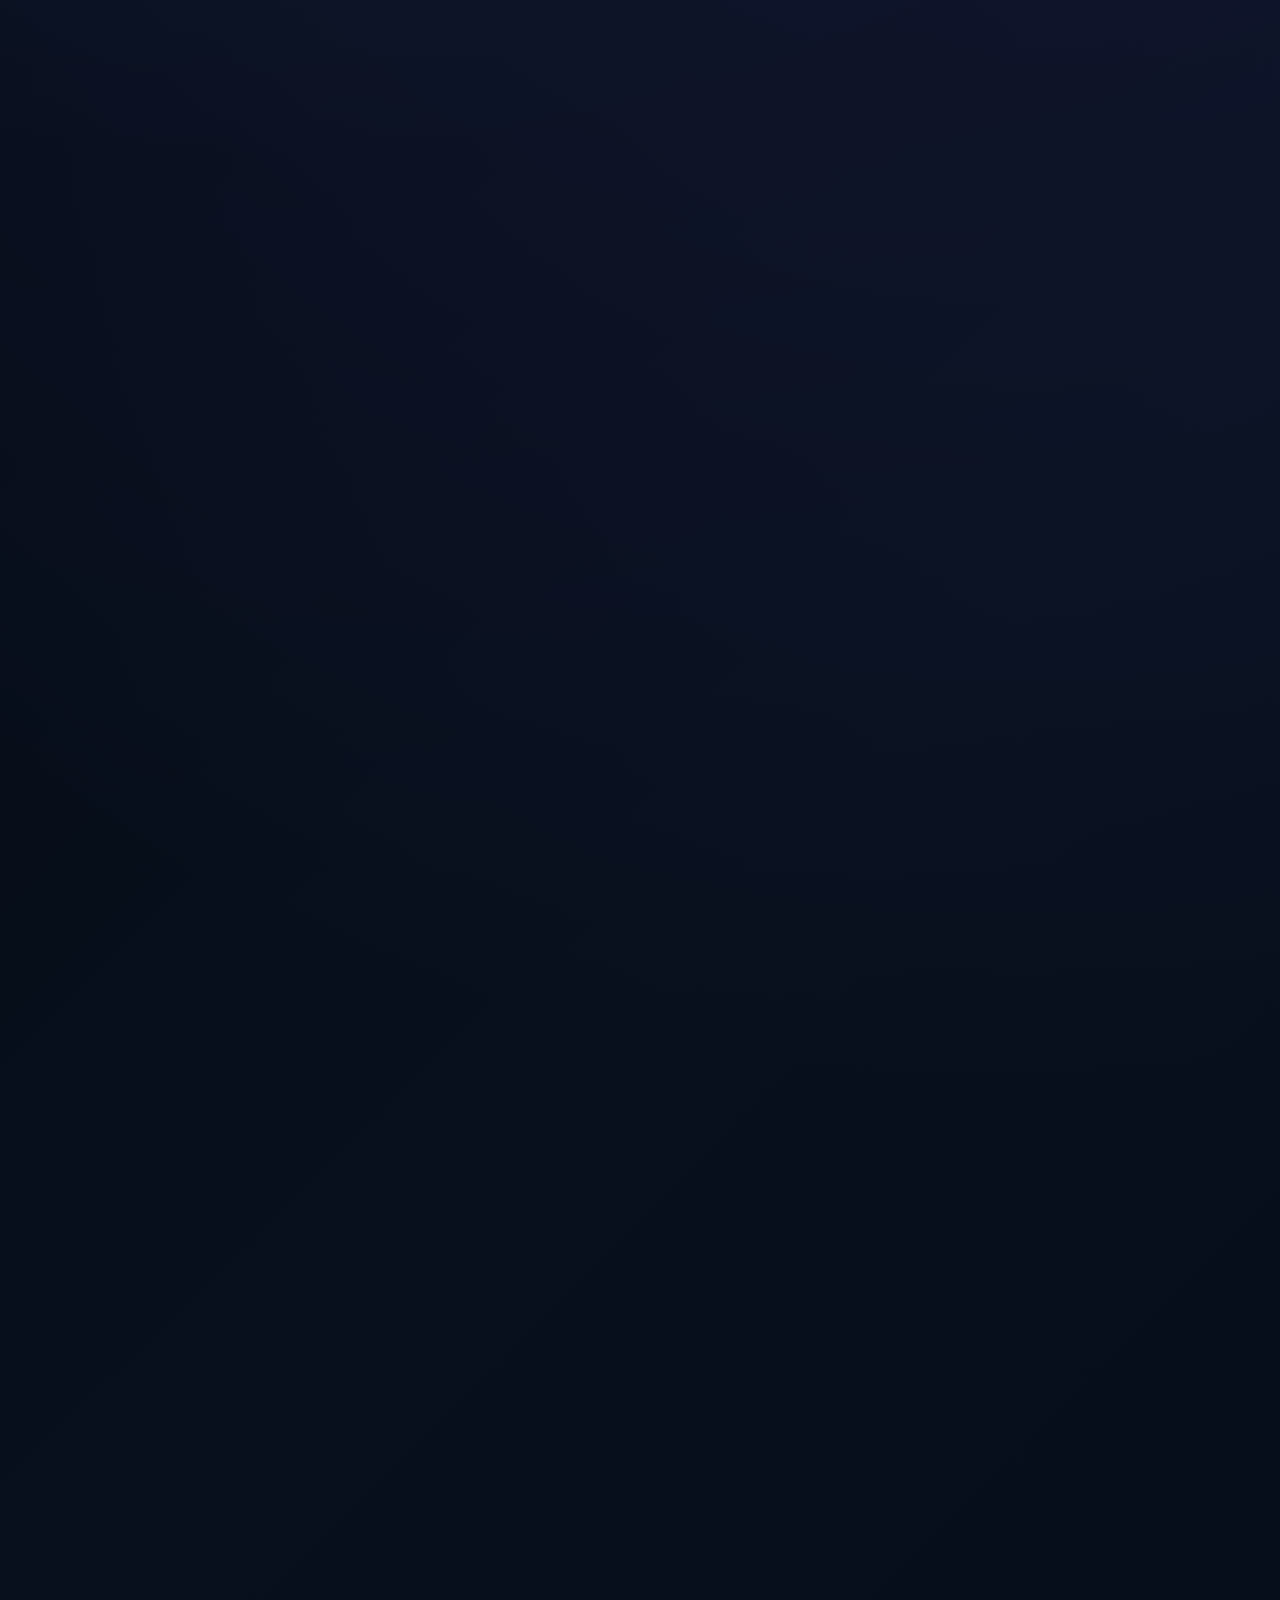
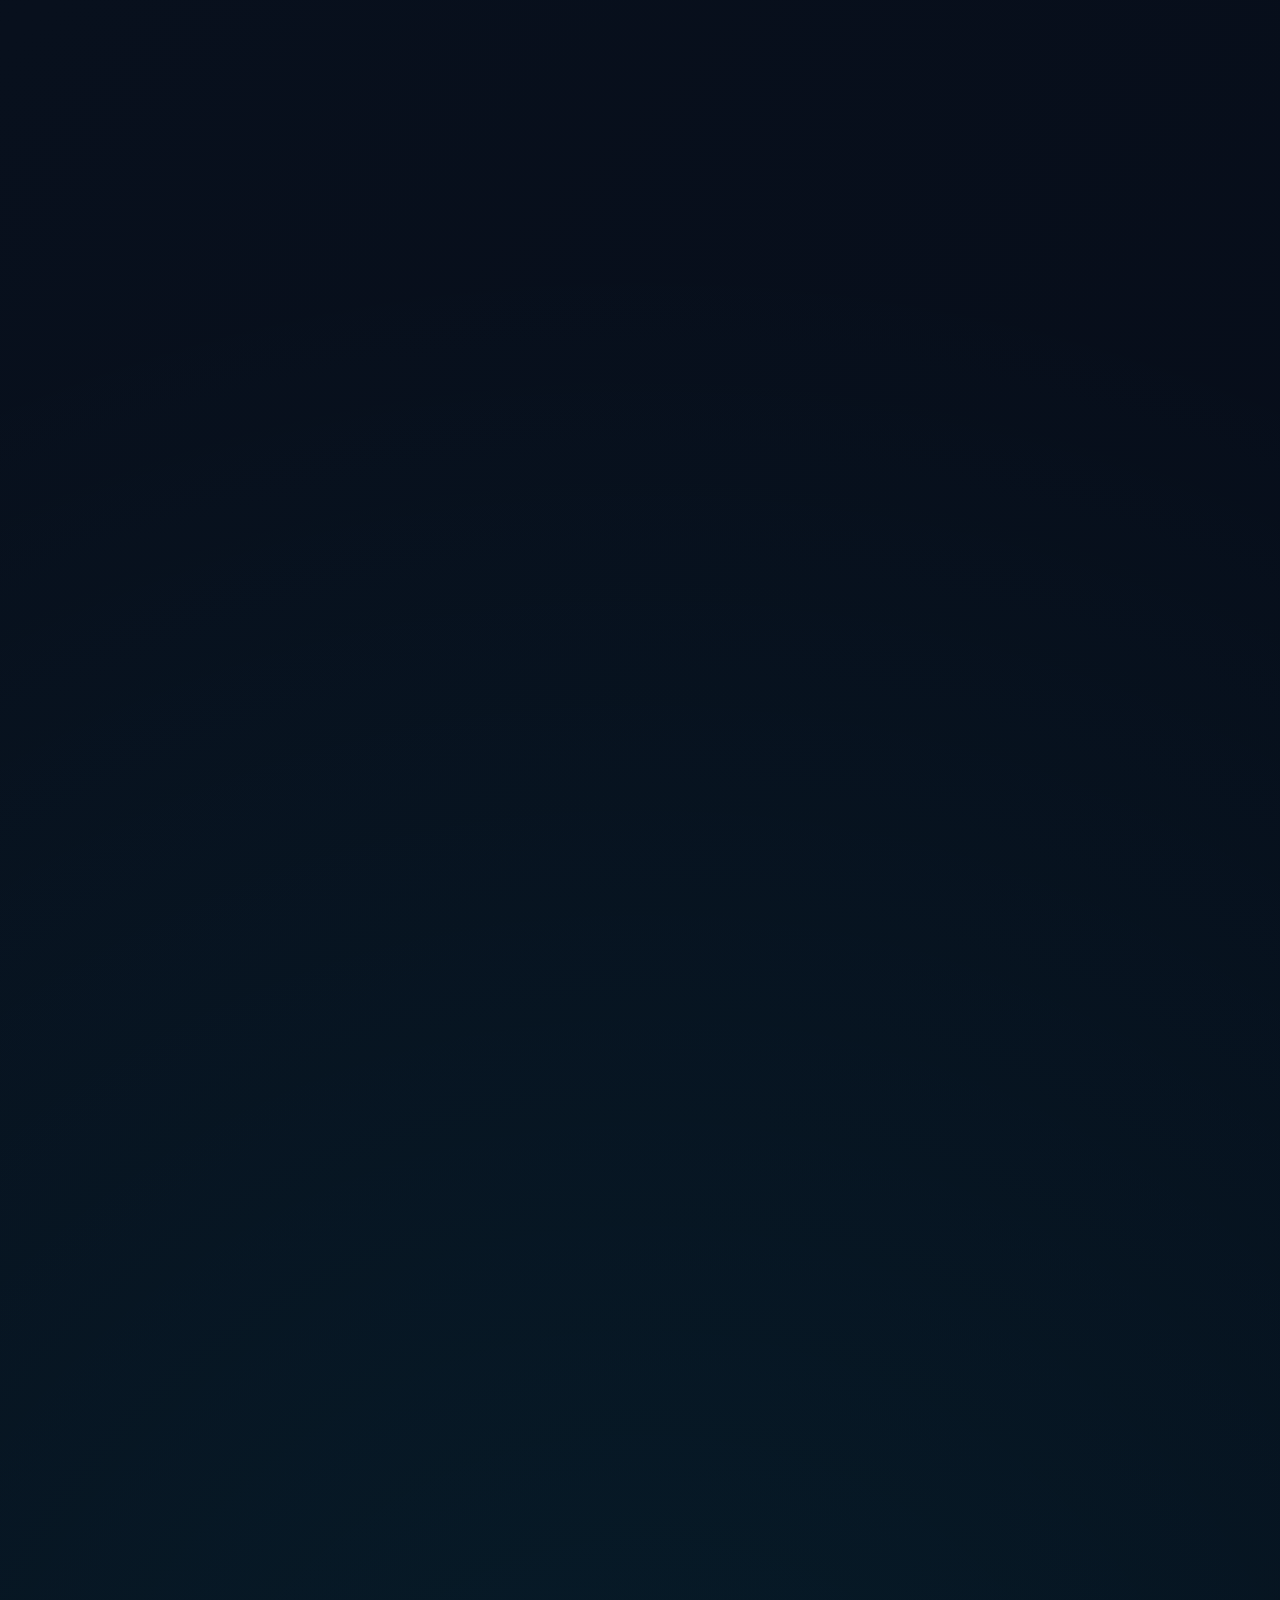
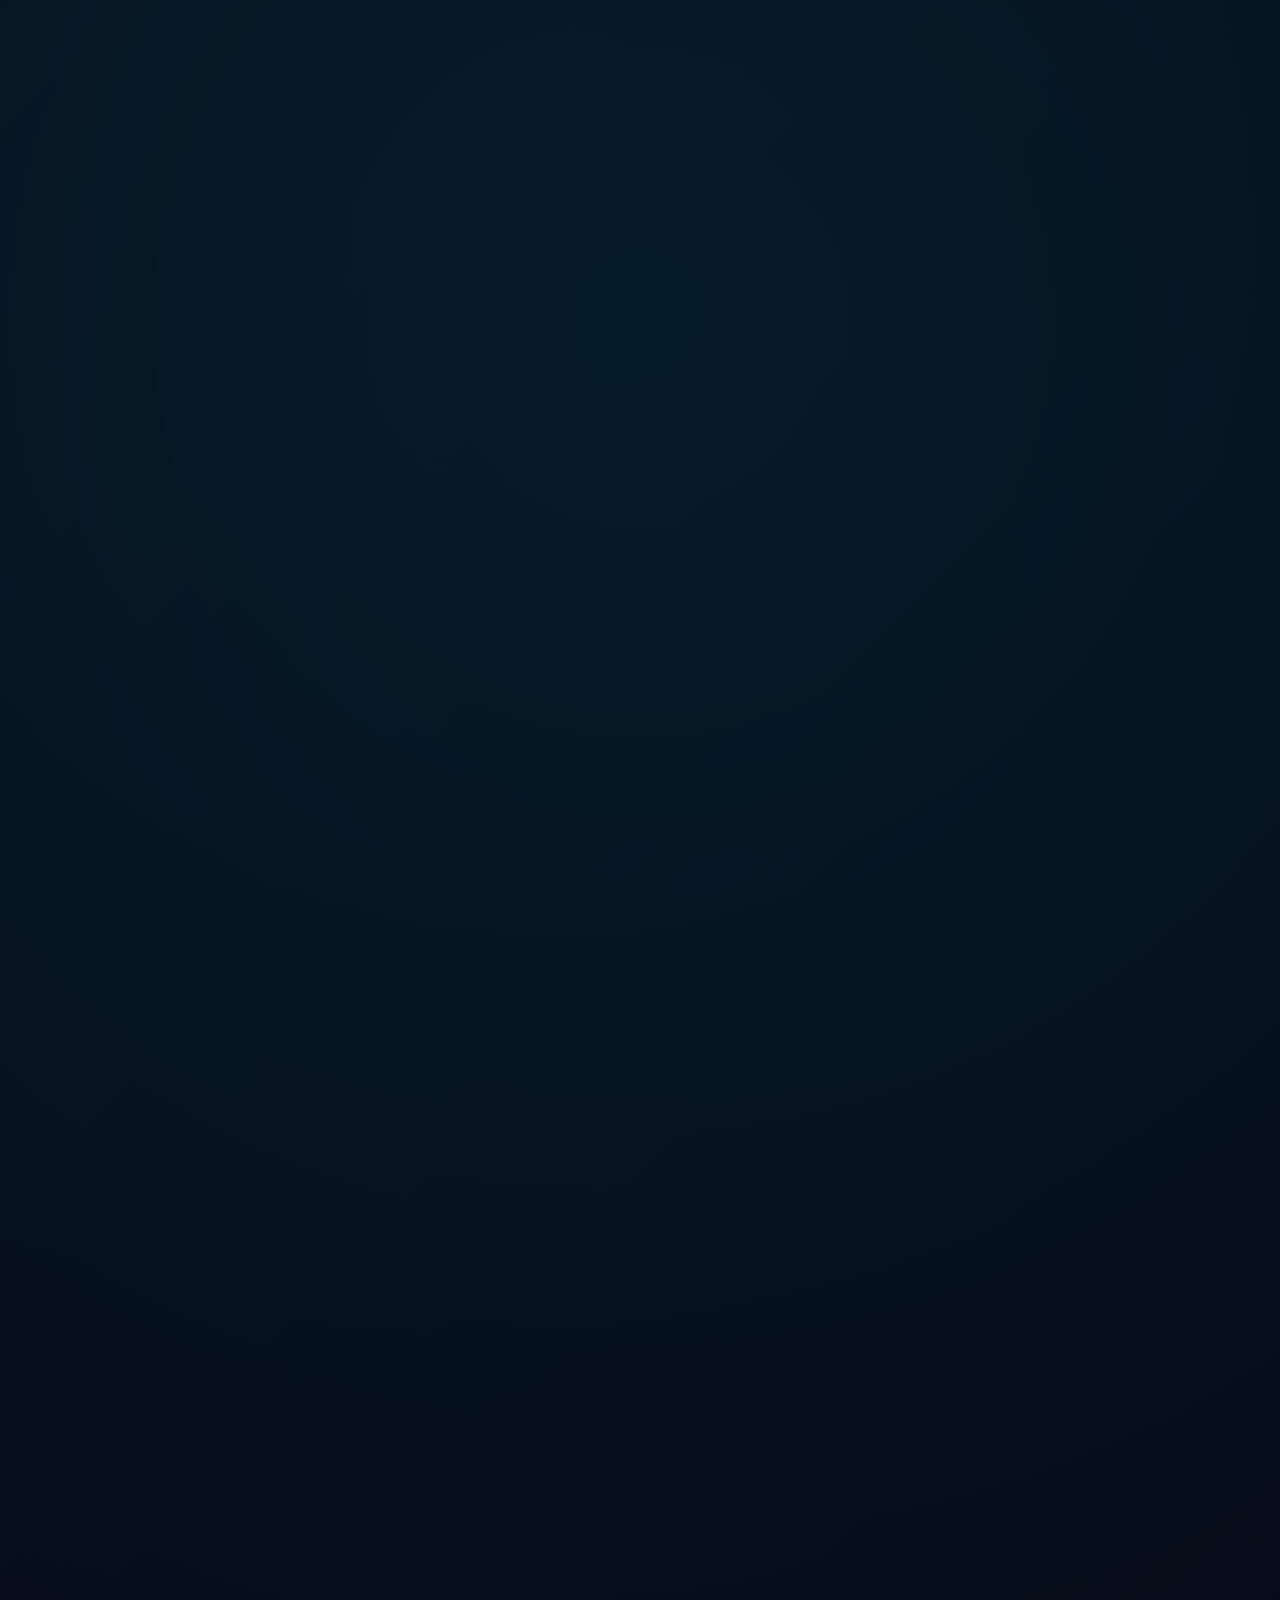
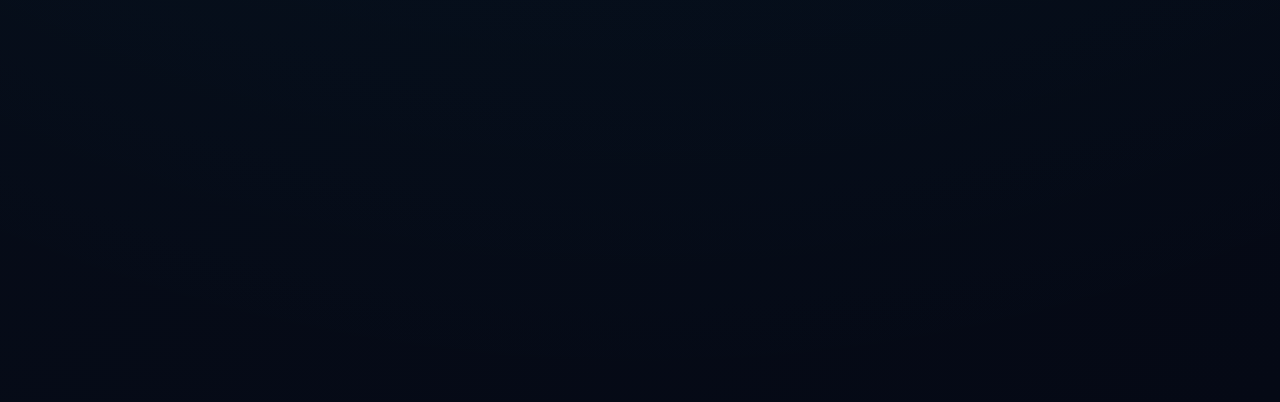
==== commit 1b13abf5: "New client intake experience update" ====
--- a/index.html
+++ b/index.html
@@ -135,11 +135,11 @@
         }
     </script>
 
-    <noscript><style>.page-loader{display:none!important;}</style></noscript>
+    <noscript><style>body{overflow:auto!important}.navbar,main,.footer,.digital-dots-bg{opacity:1!important;visibility:visible!important}.page-loader,.terminal-intro,.light-speed-transition{display:none!important;}</style></noscript>
 
 </head>
 
-<body>
+<body class="intro-active">
     <div class="page-loader" role="status" aria-label="Loading Sentron Tech Solutions">
         <div class="loader-mark" aria-hidden="true">
             <div class="loader-logo">
@@ -149,125 +149,59 @@
         </div>
     </div>
 
-    <div class="dev-tools-bg" aria-hidden="true">
-        <svg class="dev-tool-symbols" aria-hidden="true" focusable="false">
-            <symbol id="tool-code-mark" viewBox="0 0 48 48">
-                <path d="M18 15 9 24l9 9"></path>
-                <path d="m30 15 9 9-9 9"></path>
-                <path d="m27 12-6 24"></path>
-            </symbol>
-            <symbol id="tool-html-mark" viewBox="0 0 48 48">
-                <path d="M14 7h20l-2 29-8 5-8-5-2-29Z"></path>
-                <path d="M19 15h11l-.4 6h-9.4l.3 5h8.7l-.5 6-4.7 2.8-4.8-2.8-.2-3.1"></path>
-            </symbol>
-            <symbol id="tool-css-mark" viewBox="0 0 48 48">
-                <path d="M14 7h20l-2 29-8 5-8-5-2-29Z"></path>
-                <path d="M30 15H18l.4 5h10.7l-.5 5H19l.5 7 4.5 2.8 4.6-2.8.3-3.4"></path>
-            </symbol>
-            <symbol id="tool-js-mark" viewBox="0 0 48 48">
-                <rect x="10" y="10" width="28" height="28" rx="4"></rect>
-                <path d="M20 18v13c0 2.2-1.2 3.5-3.6 3.5"></path>
-                <path d="M29.5 20.5c-1.1-1-4.5-1.4-5.8.8-1.8 3.1 6.7 3.2 5.7 7.8-.7 3.1-5.4 3.6-8.2 1.4"></path>
-            </symbol>
-            <symbol id="tool-layout-mark" viewBox="0 0 48 48">
-                <path d="M10 12h28v24H10z"></path>
-                <path d="M10 20h28"></path>
-                <path d="M19 20v16"></path>
-                <path d="M25 26h8"></path>
-                <path d="M25 31h6"></path>
-            </symbol>
-            <symbol id="tool-branch-mark" viewBox="0 0 48 48">
-                <circle cx="16" cy="15" r="4"></circle>
-                <circle cx="32" cy="24" r="4"></circle>
-                <circle cx="16" cy="33" r="4"></circle>
-                <path d="M20 15c8 0 4 9 8 9"></path>
-                <path d="M20 33c8 0 4-9 8-9"></path>
-            </symbol>
-            <symbol id="tool-nodes-mark" viewBox="0 0 48 48">
-                <rect x="14" y="7" width="8" height="8" rx="4"></rect>
-                <rect x="26" y="7" width="8" height="8" rx="4"></rect>
-                <rect x="14" y="20" width="8" height="8" rx="4"></rect>
-                <rect x="26" y="20" width="8" height="8" rx="4"></rect>
-                <rect x="14" y="33" width="8" height="8" rx="4"></rect>
-            </symbol>
-            <symbol id="tool-terminal-mark" viewBox="0 0 48 48">
-                <path d="M9 14h30v20H9z"></path>
-                <path d="m16 21 5 4-5 4"></path>
-                <path d="M24 29h8"></path>
-            </symbol>
-            <symbol id="tool-pen-mark" viewBox="0 0 48 48">
-                <path d="m14 34 5.5-14.5L34 14l-5.5 14.5L14 34Z"></path>
-                <path d="m19.5 19.5 9 9"></path>
-                <path d="M24 24h.1"></path>
-                <path d="M13 35l-3 3"></path>
-            </symbol>
-            <symbol id="tool-brush-mark" viewBox="0 0 48 48">
-                <path d="M29 10c5 4 8 7 9 10L24 34l-9-9L29 10Z"></path>
-                <path d="M17 27c-5 1-7 4-7 10 4 0 8-2 10-7"></path>
-                <path d="m28 18 3 3"></path>
-            </symbol>
-            <symbol id="tool-clone-mark" viewBox="0 0 48 48">
-                <rect x="11" y="16" width="18" height="18" rx="3"></rect>
-                <rect x="19" y="10" width="18" height="18" rx="3"></rect>
-                <path d="M16 34h13V21"></path>
-            </symbol>
-            <symbol id="tool-pencil-mark" viewBox="0 0 48 48">
-                <path d="m12 34 2 4 4-2 18-18-6-6-18 18Z"></path>
-                <path d="m27 15 6 6"></path>
-                <path d="M12 34h6"></path>
-            </symbol>
-            <symbol id="tool-image-mark" viewBox="0 0 48 48">
-                <rect x="9" y="12" width="30" height="24" rx="3"></rect>
-                <circle cx="18" cy="20" r="3"></circle>
-                <path d="m12 33 9-8 6 5 4-4 6 7"></path>
-                <path d="m34 9 1.2 3L38 13l-2.8 1-1.2 3-1.2-3-2.8-1 2.8-1L34 9Z"></path>
-            </symbol>
-            <symbol id="tool-video-mark" viewBox="0 0 48 48">
-                <rect x="10" y="14" width="22" height="20" rx="3"></rect>
-                <path d="m32 21 7-4v14l-7-4"></path>
-                <path d="m18 20 8 4-8 4Z"></path>
-            </symbol>
-            <symbol id="tool-scissors-mark" viewBox="0 0 48 48">
-                <circle cx="15" cy="16" r="4"></circle>
-                <circle cx="15" cy="32" r="4"></circle>
-                <path d="m19 18 18 14"></path>
-                <path d="m19 30 18-14"></path>
-            </symbol>
-            <symbol id="tool-spark-mark" viewBox="0 0 48 48">
-                <path d="m24 8 3.2 9.8L37 21l-9.8 3.2L24 34l-3.2-9.8L11 21l9.8-3.2L24 8Z"></path>
-                <path d="m36 30 1.4 4.2L42 36l-4.6 1.8L36 42l-1.4-4.2L30 36l4.6-1.8L36 30Z"></path>
-            </symbol>
-        </svg>
-
-        <span class="dev-tool-icon tool-code" data-depth="0.26"><svg class="dev-tool-svg"><use href="#tool-code-mark"></use></svg></span>
-        <span class="dev-tool-icon tool-html" data-depth="0.18"><svg class="dev-tool-svg"><use href="#tool-html-mark"></use></svg></span>
-        <span class="dev-tool-icon tool-css" data-depth="0.22"><svg class="dev-tool-svg"><use href="#tool-css-mark"></use></svg></span>
-        <span class="dev-tool-icon tool-js" data-depth="0.3"><svg class="dev-tool-svg"><use href="#tool-js-mark"></use></svg></span>
-        <span class="dev-tool-icon tool-bootstrap" data-depth="0.2"><svg class="dev-tool-svg"><use href="#tool-layout-mark"></use></svg></span>
-        <span class="dev-tool-icon tool-github" data-depth="0.16"><svg class="dev-tool-svg"><use href="#tool-branch-mark"></use></svg></span>
-        <span class="dev-tool-icon tool-figma" data-depth="0.24"><svg class="dev-tool-svg"><use href="#tool-nodes-mark"></use></svg></span>
-        <span class="dev-tool-icon tool-terminal" data-depth="0.28"><svg class="dev-tool-svg"><use href="#tool-terminal-mark"></use></svg></span>
-        <span class="dev-tool-icon tool-photoshop" data-depth="0.19"><svg class="dev-tool-svg"><use href="#tool-image-mark"></use></svg></span>
-        <span class="dev-tool-icon tool-illustrator" data-depth="0.21"><svg class="dev-tool-svg"><use href="#tool-pen-mark"></use></svg></span>
-        <span class="dev-tool-icon tool-premiere" data-depth="0.25"><svg class="dev-tool-svg"><use href="#tool-video-mark"></use></svg></span>
-        <span class="dev-tool-icon tool-after-effects" data-depth="0.2"><svg class="dev-tool-svg"><use href="#tool-spark-mark"></use></svg></span>
-        <span class="dev-tool-icon tool-canva" data-depth="0.23"><svg class="dev-tool-svg"><use href="#tool-brush-mark"></use></svg></span>
-        <span class="dev-tool-icon tool-capcut" data-depth="0.27"><svg class="dev-tool-svg"><use href="#tool-scissors-mark"></use></svg></span>
-        <span class="dev-tool-icon tool-image-gen" data-depth="0.29"><svg class="dev-tool-svg"><use href="#tool-image-mark"></use></svg></span>
-        <span class="dev-tool-icon tool-video" data-depth="0.22"><svg class="dev-tool-svg"><use href="#tool-video-mark"></use></svg></span>
-        <span class="dev-tool-icon tool-pen" data-depth="0.2"><svg class="dev-tool-svg"><use href="#tool-pen-mark"></use></svg></span>
-        <span class="dev-tool-icon tool-brush" data-depth="0.27"><svg class="dev-tool-svg"><use href="#tool-brush-mark"></use></svg></span>
-        <span class="dev-tool-icon tool-clone" data-depth="0.24"><svg class="dev-tool-svg"><use href="#tool-clone-mark"></use></svg></span>
-        <span class="dev-tool-icon tool-pencil" data-depth="0.18"><svg class="dev-tool-svg"><use href="#tool-pencil-mark"></use></svg></span>
-        <span class="dev-tool-icon tool-edge-code" data-depth="0.22"><svg class="dev-tool-svg"><use href="#tool-code-mark"></use></svg></span>
-        <span class="dev-tool-icon tool-edge-html" data-depth="0.2"><svg class="dev-tool-svg"><use href="#tool-html-mark"></use></svg></span>
-        <span class="dev-tool-icon tool-edge-css" data-depth="0.24"><svg class="dev-tool-svg"><use href="#tool-css-mark"></use></svg></span>
-        <span class="dev-tool-icon tool-edge-js" data-depth="0.26"><svg class="dev-tool-svg"><use href="#tool-js-mark"></use></svg></span>
-        <span class="dev-tool-icon tool-edge-pen" data-depth="0.19"><svg class="dev-tool-svg"><use href="#tool-pen-mark"></use></svg></span>
-        <span class="dev-tool-icon tool-edge-brush" data-depth="0.25"><svg class="dev-tool-svg"><use href="#tool-brush-mark"></use></svg></span>
-        <span class="dev-tool-icon tool-edge-clone" data-depth="0.23"><svg class="dev-tool-svg"><use href="#tool-clone-mark"></use></svg></span>
-        <span class="dev-tool-icon tool-edge-terminal" data-depth="0.28"><svg class="dev-tool-svg"><use href="#tool-terminal-mark"></use></svg></span>
+    <div class="terminal-intro" data-terminal-intro role="dialog" aria-modal="true"
+        aria-label="Sentron Tech launch terminal">
+        <div class="terminal-ghost-logo" aria-hidden="true">
+            <img src="assets/logo.png" alt="">
+        </div>
+
+        <div class="terminal-window">
+            <div class="terminal-topbar">
+                <div class="terminal-controls" aria-hidden="true">
+                    <span></span>
+                    <span></span>
+                    <span></span>
+                </div>
+                <span class="terminal-path">sentron@tech: ~/exploration</span>
+            </div>
+
+            <div class="terminal-body">
+                <img class="terminal-logo" src="assets/logo.png" alt="Sentron Tech Solutions logo" width="500"
+                    height="500">
+                <div class="terminal-brand" aria-hidden="true">SENTRON TECH</div>
+
+                <div class="terminal-lines" data-terminal-lines aria-live="polite"></div>
+
+                <button class="terminal-move-btn" type="button" data-terminal-move disabled>
+                    Move to Sentron <i class="fa-solid fa-arrow-right" aria-hidden="true"></i>
+                </button>
+            </div>
+        </div>
     </div>
+
+    <div class="light-speed-transition" data-light-speed aria-hidden="true">
+        <video class="light-speed-video" data-light-speed-video muted playsinline preload="auto">
+            <source src="resources/internal/into-tunnel.mp4" type="video/mp4">
+            <source src="resources/internal/into-tunnel.webm" type="video/webm">
+        </video>
+        <div class="light-speed-core"></div>
+        <div class="tunnel-landing-wash" aria-hidden="true"></div>
+        <div class="tunnel-page-aperture" aria-hidden="true"></div>
+        <span class="speed-line" style="--angle:-8deg;--delay:.00s;--scale:1.15"></span>
+        <span class="speed-line" style="--angle:8deg;--delay:.02s;--scale:1.35"></span>
+        <span class="speed-line" style="--angle:-19deg;--delay:.04s;--scale:1.1"></span>
+        <span class="speed-line" style="--angle:20deg;--delay:.03s;--scale:1.25"></span>
+        <span class="speed-line" style="--angle:-33deg;--delay:.06s;--scale:.95"></span>
+        <span class="speed-line" style="--angle:35deg;--delay:.05s;--scale:1.18"></span>
+        <span class="speed-line" style="--angle:-52deg;--delay:.08s;--scale:1.2"></span>
+        <span class="speed-line" style="--angle:55deg;--delay:.07s;--scale:1.02"></span>
+        <span class="speed-line" style="--angle:-74deg;--delay:.10s;--scale:.9"></span>
+        <span class="speed-line" style="--angle:76deg;--delay:.09s;--scale:1.1"></span>
+        <span class="speed-line" style="--angle:-105deg;--delay:.11s;--scale:1.22"></span>
+        <span class="speed-line" style="--angle:108deg;--delay:.12s;--scale:1"></span>
+    </div>
+
+    <div class="digital-dots-bg" aria-hidden="true"></div>
 
     <!-- Navbar -->
     <nav class="navbar navbar-expand-lg fixed-top" aria-label="Primary navigation">
@@ -934,13 +868,26 @@
         </div>
     </footer>
 
-    <div class="corner-floating-logo" aria-hidden="true">
-        <img src="assets/logo.png" alt="" width="500" height="500" loading="lazy" decoding="async">
-    </div>
-
-    <!-- Bootstrap JS -->
-    <script src="https://cdn.jsdelivr.net/npm/bootstrap@5.3.3/dist/js/bootstrap.bundle.min.js"></script>
-
+    <div class="corner-floating-logo" aria-hidden="true">
+        <img src="assets/logo.png" alt="" width="500" height="500" loading="lazy" decoding="async">
+    </div>
+
+    <audio id="backgroundAudio" loop preload="auto">
+        <source src="resources/internal/bg_audio.mp3" type="audio/mpeg">
+    </audio>
+
+    <button class="music-toggle" type="button" data-music-toggle aria-label="Play background music" title="Play background music">
+        <span class="music-beat-waves" aria-hidden="true">
+            <span></span>
+            <span></span>
+            <span></span>
+        </span>
+        <i class="fa-solid fa-music" aria-hidden="true"></i>
+    </button>
+
+    <!-- Bootstrap JS -->
+    <script src="https://cdn.jsdelivr.net/npm/bootstrap@5.3.3/dist/js/bootstrap.bundle.min.js"></script>
+
     <!-- Custom JS -->
     <script src="script.js"></script>
 </body>
--- a/style.css
+++ b/style.css
@@ -1,4 +1,4 @@
-:root {
+:root {
   --bg-main: #060816;
   --bg-secondary: #0b1020;
   --card-bg: rgba(14, 19, 38, 0.75);
@@ -11,6 +11,12 @@
   --shadow-glow: 0 0 20px rgba(0, 229, 255, 0.18);
   --shadow-purple: 0 0 30px rgba(123, 97, 255, 0.18);
 }
+
+@property --aperture-size {
+  syntax: "<length>";
+  inherits: false;
+  initial-value: 3vmin;
+}
 
 * {
   box-sizing: border-box;
@@ -31,9 +37,30 @@
     radial-gradient(circle at 50% 80%, rgba(0, 229, 255, 0.07), transparent 25%),
     linear-gradient(135deg, #04060f, #08101d, #050915);
   color: var(--text-main);
-  overflow-x: hidden;
-}
-
+  overflow-x: hidden;
+}
+
+body.intro-active {
+  overflow: hidden;
+}
+
+body.intro-active .navbar,
+body.intro-active main,
+body.intro-active .footer,
+body.intro-active .digital-dots-bg {
+  opacity: 0;
+  visibility: hidden;
+}
+
+body.intro-active.intro-revealing .navbar,
+body.intro-active.intro-revealing main,
+body.intro-active.intro-revealing .footer,
+body.intro-active.intro-revealing .digital-dots-bg {
+  opacity: 1;
+  visibility: visible;
+  animation: introPageReveal 1.35s cubic-bezier(0.16, 0.72, 0.18, 1) both;
+}
+
 body::before {
   content: "";
   position: fixed;
@@ -167,15 +194,663 @@
   }
 }
 
+.terminal-intro {
+  position: fixed;
+  inset: 0;
+  z-index: 99990;
+  display: grid;
+  place-items: center;
+  padding: 24px;
+  overflow: hidden;
+  background:
+    radial-gradient(circle at 72% 20%, rgba(123, 97, 255, 0.18), transparent 26%),
+    radial-gradient(circle at 22% 76%, rgba(0, 229, 255, 0.14), transparent 28%),
+    linear-gradient(135deg, #02050e, #040a19 54%, #020613);
+  opacity: 1;
+  visibility: visible;
+  transition: opacity 0.45s ease, visibility 0.45s ease;
+}
+
+.terminal-intro::before {
+  content: "";
+  position: absolute;
+  inset: 0;
+  background-image:
+    linear-gradient(rgba(0, 229, 255, 0.045) 1px, transparent 1px),
+    linear-gradient(90deg, rgba(0, 229, 255, 0.035) 1px, transparent 1px);
+  background-size: 34px 34px;
+  opacity: 0.28;
+  animation: terminalGridDrift 18s linear infinite;
+}
+
+.terminal-intro::after {
+  content: "";
+  position: absolute;
+  inset: 0;
+  background: repeating-linear-gradient(
+    180deg,
+    rgba(255, 255, 255, 0.028) 0 1px,
+    transparent 1px 6px
+  );
+  opacity: 0.18;
+  pointer-events: none;
+}
+
+.terminal-intro.is-launching {
+  opacity: 0;
+  pointer-events: none;
+}
+
+.terminal-intro.is-hidden {
+  visibility: hidden;
+  pointer-events: none;
+}
+
+.terminal-ghost-logo {
+  position: absolute;
+  inset: auto -8vw -18vh auto;
+  width: min(58vw, 620px);
+  opacity: 0.055;
+  transform: rotate(-12deg);
+  filter: grayscale(1) drop-shadow(0 0 42px rgba(0, 229, 255, 0.35));
+}
+
+.terminal-ghost-logo img {
+  width: 100%;
+  height: auto;
+  display: block;
+}
+
+.terminal-window {
+  position: relative;
+  width: min(760px, 100%);
+  border: 1px solid rgba(0, 229, 255, 0.26);
+  border-radius: 18px;
+  overflow: hidden;
+  background:
+    linear-gradient(180deg, rgba(255, 255, 255, 0.035), transparent),
+    rgba(2, 7, 18, 0.96);
+  box-shadow:
+    0 0 0 1px rgba(255, 255, 255, 0.04),
+    0 28px 80px rgba(0, 0, 0, 0.48),
+    0 0 55px rgba(0, 229, 255, 0.16);
+  backdrop-filter: blur(18px);
+}
+
+.terminal-topbar {
+  min-height: 46px;
+  display: flex;
+  align-items: center;
+  gap: 14px;
+  padding: 0 18px;
+  border-bottom: 1px solid rgba(255, 255, 255, 0.08);
+  background: rgba(255, 255, 255, 0.045);
+}
+
+.terminal-controls {
+  display: flex;
+  gap: 8px;
+}
+
+.terminal-controls span {
+  width: 11px;
+  height: 11px;
+  border-radius: 50%;
+  background: rgba(0, 229, 255, 0.64);
+  box-shadow: 0 0 12px rgba(0, 229, 255, 0.35);
+}
+
+.terminal-controls span:nth-child(1) {
+  background: #ff5f57;
+}
+
+.terminal-controls span:nth-child(2) {
+  background: #febc2e;
+}
+
+.terminal-controls span:nth-child(3) {
+  background: #28c840;
+}
+
+.terminal-path {
+  min-width: 0;
+  overflow: hidden;
+  text-overflow: ellipsis;
+  white-space: nowrap;
+  color: rgba(215, 232, 247, 0.7);
+  font-family: Consolas, "Courier New", monospace;
+  font-size: 0.86rem;
+}
+
+.terminal-body {
+  position: relative;
+  padding: clamp(26px, 4vw, 42px);
+}
+
+.terminal-logo {
+  width: clamp(72px, 11vw, 104px);
+  height: clamp(72px, 11vw, 104px);
+  object-fit: contain;
+  display: block;
+  margin-bottom: 18px;
+  border-radius: 50%;
+  box-shadow: 0 0 34px rgba(0, 229, 255, 0.24);
+}
+
+.terminal-brand {
+  margin-bottom: 22px;
+  color: rgba(255, 255, 255, 0.9);
+  font-family: Consolas, "Courier New", monospace;
+  font-size: clamp(1.55rem, 5vw, 3.7rem);
+  font-weight: 800;
+  line-height: 0.95;
+  letter-spacing: 0;
+  text-shadow:
+    0 0 18px rgba(0, 229, 255, 0.38),
+    0 0 42px rgba(123, 97, 255, 0.24);
+}
+
+.terminal-lines {
+  min-height: 158px;
+  color: #c9f7ff;
+  font-family: Consolas, "Courier New", monospace;
+  font-size: clamp(0.86rem, 1.55vw, 1rem);
+  line-height: 1.75;
+  overflow-wrap: anywhere;
+}
+
+.terminal-lines p,
+.terminal-countdown-line {
+  margin: 0 0 8px;
+}
+
+.terminal-line {
+  opacity: 0;
+  transform: translateY(7px);
+  transition: opacity 0.32s ease, transform 0.32s ease;
+}
+
+.terminal-line.is-visible {
+  opacity: 1;
+  transform: translateY(0);
+}
+
+.terminal-prompt {
+  color: #7bffcb;
+}
+
+.terminal-ok {
+  color: var(--primary);
+}
+
+.terminal-command {
+  color: #fff;
+}
+
+.terminal-status-text {
+  color: rgba(201, 247, 255, 0.88);
+}
+
+.terminal-cursor {
+  display: inline-block;
+  width: 9px;
+  height: 1.05em;
+  margin-left: 5px;
+  vertical-align: -0.16em;
+  background: var(--primary);
+  box-shadow: 0 0 12px rgba(0, 229, 255, 0.7);
+  animation: terminalCursorBlink 0.82s steps(2, start) infinite;
+}
+
+.terminal-countdown {
+  max-height: 0;
+  margin: 0;
+  opacity: 0;
+  overflow: hidden;
+  transform: translateY(8px);
+  color: rgba(215, 232, 247, 0.74);
+  font-family: Consolas, "Courier New", monospace;
+  font-size: clamp(0.86rem, 1.55vw, 1rem);
+  transition: opacity 0.45s ease, transform 0.45s ease, max-height 0.45s ease, margin 0.45s ease;
+}
+
+.terminal-countdown.is-visible {
+  max-height: 44px;
+  margin: 10px 0 0;
+  opacity: 1;
+  transform: translateY(0);
+}
+
+.terminal-countdown span {
+  color: var(--primary);
+  font-weight: 800;
+}
+
+.terminal-move-btn {
+  display: inline-flex;
+  align-items: center;
+  gap: 10px;
+  max-width: 100%;
+  margin-top: 24px;
+  padding: 12px 18px;
+  border: 1px solid rgba(0, 229, 255, 0.36);
+  border-radius: 999px;
+  background: rgba(0, 229, 255, 0.08);
+  color: #eafcff;
+  cursor: pointer;
+  font-weight: 800;
+  box-shadow: 0 0 22px rgba(0, 229, 255, 0.16);
+  transition: transform 0.25s ease, border-color 0.25s ease, box-shadow 0.25s ease, background 0.25s ease;
+}
+
+.terminal-move-btn:not(:disabled):hover,
+.terminal-move-btn:not(:disabled):focus-visible {
+  transform: translateY(-2px);
+  border-color: rgba(0, 229, 255, 0.72);
+  background: rgba(0, 229, 255, 0.14);
+  box-shadow: 0 0 32px rgba(0, 229, 255, 0.28);
+}
+
+.terminal-move-btn:disabled {
+  cursor: default;
+  opacity: 0.48;
+  filter: grayscale(0.45);
+}
+
+.terminal-move-btn.is-ready {
+  border-color: rgba(255, 55, 95, 0.82);
+  background:
+    linear-gradient(135deg, rgba(255, 55, 95, 0.22), rgba(255, 105, 64, 0.1)),
+    rgba(16, 4, 12, 0.86);
+  color: #fff6f8;
+  box-shadow:
+    0 0 0 1px rgba(255, 255, 255, 0.06),
+    0 0 24px rgba(255, 55, 95, 0.42),
+    0 0 52px rgba(255, 105, 64, 0.2);
+  animation: terminalReadyGlow 1.45s ease-in-out infinite;
+}
+
+.terminal-move-btn.is-ready:hover,
+.terminal-move-btn.is-ready:focus-visible {
+  border-color: rgba(255, 92, 122, 0.96);
+  background:
+    linear-gradient(135deg, rgba(255, 55, 95, 0.34), rgba(255, 105, 64, 0.16)),
+    rgba(18, 5, 13, 0.92);
+  box-shadow:
+    0 0 0 1px rgba(255, 255, 255, 0.08),
+    0 0 34px rgba(255, 55, 95, 0.58),
+    0 0 70px rgba(255, 105, 64, 0.28);
+}
+
+@keyframes terminalReadyGlow {
+  0%, 100% {
+    transform: translateY(0);
+    box-shadow:
+      0 0 0 1px rgba(255, 255, 255, 0.06),
+      0 0 18px rgba(255, 55, 95, 0.34),
+      0 0 42px rgba(255, 105, 64, 0.16);
+  }
+  50% {
+    transform: translateY(-1px);
+    box-shadow:
+      0 0 0 1px rgba(255, 255, 255, 0.08),
+      0 0 34px rgba(255, 55, 95, 0.56),
+      0 0 70px rgba(255, 105, 64, 0.28);
+  }
+}
+
+.light-speed-transition {
+  --aperture-size: 0vmin;
+  position: fixed;
+  inset: 0;
+  z-index: 100000;
+  overflow: hidden;
+  pointer-events: none;
+  visibility: hidden;
+  opacity: 0;
+  background:
+    radial-gradient(circle at 50% 50%, rgba(255, 255, 255, 0.3), transparent 8%),
+    radial-gradient(circle at 50% 50%, rgba(0, 229, 255, 0.28), transparent 28%),
+    #020715;
+  transition: opacity 0.18s ease, visibility 0.18s ease;
+}
+
+.light-speed-transition.is-active {
+  visibility: visible;
+  opacity: 1;
+}
+
+.light-speed-transition.is-leaving {
+  opacity: 0;
+  transition-duration: 0.9s;
+}
+
+.light-speed-transition.is-landing {
+  -webkit-mask: radial-gradient(circle at 50% 50%, transparent 0 var(--aperture-size), #000 calc(var(--aperture-size) + 2.4vmin));
+  mask: radial-gradient(circle at 50% 50%, transparent 0 var(--aperture-size), #000 calc(var(--aperture-size) + 2.4vmin));
+  animation: tunnelTransitionAperture var(--tunnel-landing-duration, 1.35s) cubic-bezier(0.12, 0.78, 0.14, 1) forwards;
+}
+
+.light-speed-video {
+  position: absolute;
+  inset: 0;
+  z-index: 0;
+  width: 100%;
+  height: 100%;
+  object-fit: cover;
+  opacity: 0;
+  transform: scale(1);
+  will-change: transform, opacity;
+}
+
+.light-speed-transition.is-active .light-speed-video {
+  opacity: 1;
+  animation: tunnelVideoRide var(--tunnel-duration, 5.4s) cubic-bezier(0.12, 0.72, 0.18, 1) forwards;
+}
+
+.light-speed-transition::before,
+.light-speed-transition::after {
+  content: "";
+  position: absolute;
+  inset: -12%;
+  z-index: 1;
+  background:
+    conic-gradient(from 90deg at 50% 50%,
+      transparent 0 8%,
+      rgba(0, 229, 255, 0.2) 10%,
+      transparent 13% 22%,
+      rgba(123, 97, 255, 0.22) 25%,
+      transparent 29% 43%,
+      rgba(255, 255, 255, 0.18) 47%,
+      transparent 51% 100%);
+  transform: scale(0.25);
+  opacity: 0;
+}
+
+.light-speed-transition.is-active::before {
+  animation: tunnelWarp var(--tunnel-duration, 5.2s) cubic-bezier(0.12, 0.72, 0.18, 1) forwards;
+}
+
+.light-speed-transition.is-active::after {
+  animation: tunnelWarp var(--tunnel-duration, 5.2s) 0.18s cubic-bezier(0.12, 0.72, 0.18, 1) forwards reverse;
+}
+
+.light-speed-core {
+  position: absolute;
+  left: 50%;
+  top: 50%;
+  z-index: 3;
+  width: 22vmin;
+  height: 22vmin;
+  border-radius: 50%;
+  background: radial-gradient(circle, #fff 0 10%, rgba(0, 229, 255, 0.92) 18%, rgba(123, 97, 255, 0.2) 52%, transparent 72%);
+  transform: translate(-50%, -50%) scale(0.12);
+  opacity: 0;
+}
+
+.light-speed-transition.is-active .light-speed-core {
+  animation: lightCoreBurst var(--tunnel-duration, 5.3s) cubic-bezier(0.12, 0.72, 0.18, 1) forwards;
+}
+
+.tunnel-landing-wash {
+  position: absolute;
+  inset: -8%;
+  z-index: 4;
+  opacity: 0;
+  pointer-events: none;
+  background:
+    radial-gradient(circle at 50% 50%, #000 0 11%, rgba(0, 0, 0, 0.94) 15%, rgba(0, 229, 255, 0.34) 18%, rgba(123, 97, 255, 0.18) 25%, transparent 42%),
+    radial-gradient(circle at 50% 50%, transparent 0 34%, rgba(2, 7, 21, 0.7) 70%, rgba(2, 7, 21, 0.96) 100%);
+  transform: scale(0.7);
+}
+
+.light-speed-transition.is-landing .tunnel-landing-wash {
+  animation: tunnelBlackHoleFocus var(--tunnel-landing-duration, 1.35s) cubic-bezier(0.16, 0.72, 0.18, 1) forwards;
+}
+
+.tunnel-page-aperture {
+  position: absolute;
+  inset: 0;
+  z-index: 5;
+  pointer-events: none;
+  opacity: 0;
+  background:
+    radial-gradient(circle at 50% 50%, rgba(0, 229, 255, 0.24) 0 8vmin, rgba(123, 97, 255, 0.14) 12vmin, transparent 22vmin),
+    rgba(0, 0, 0, 0.94);
+  backdrop-filter: blur(1px);
+}
+
+.light-speed-transition.is-landing .tunnel-page-aperture {
+  animation: tunnelPageAperture var(--tunnel-landing-duration, 1.35s) cubic-bezier(0.12, 0.78, 0.14, 1) forwards;
+}
+
+.speed-line {
+  position: absolute;
+  left: 50%;
+  top: 50%;
+  z-index: 2;
+  width: 64vw;
+  height: clamp(2px, 0.4vw, 5px);
+  border-radius: 999px;
+  background: linear-gradient(90deg, transparent, rgba(0, 229, 255, 0.25), rgba(255, 255, 255, 0.95));
+  box-shadow:
+    0 0 8px rgba(0, 229, 255, 0.32),
+    0 0 16px rgba(123, 97, 255, 0.16);
+  opacity: 0;
+  transform-origin: 0 50%;
+  will-change: transform, opacity;
+}
+
+.speed-line:nth-of-type(3n) {
+  background: linear-gradient(90deg, transparent, rgba(123, 97, 255, 0.32), rgba(255, 255, 255, 0.92));
+}
+
+.speed-line:nth-of-type(4n) {
+  background: linear-gradient(90deg, transparent, rgba(255, 176, 82, 0.3), rgba(255, 255, 255, 0.9));
+}
+
+.light-speed-transition.is-active .speed-line {
+  animation: speedLineLaunch var(--tunnel-line-duration, 4.9s) var(--delay, 0s) cubic-bezier(0.08, 0.82, 0.16, 1) forwards;
+}
+
+@keyframes introPageReveal {
+  from {
+    opacity: 0;
+    transform: translateY(18px) scale(0.985);
+  }
+  48% {
+    opacity: 0.58;
+  }
+  to {
+    opacity: 1;
+    transform: translateY(0) scale(1);
+  }
+}
+
+@keyframes terminalGridDrift {
+  to {
+    background-position: 0 170px, 170px 0;
+  }
+}
+
+@keyframes terminalCursorBlink {
+  50% {
+    opacity: 0;
+  }
+}
+
+@keyframes tunnelWarp {
+  0% {
+    opacity: 0;
+    transform: scale(0.18) rotate(0deg);
+  }
+  24% {
+    opacity: 0.82;
+  }
+  68% {
+    opacity: 0.5;
+  }
+  100% {
+    opacity: 0;
+    transform: scale(2.85) rotate(34deg);
+  }
+}
+
+@keyframes tunnelVideoRide {
+  0% {
+    opacity: 0;
+    transform: scale(1);
+  }
+  12% {
+    opacity: 1;
+  }
+  72% {
+    opacity: 1;
+    transform: scale(1.035);
+  }
+  100% {
+    opacity: 0.82;
+    transform: scale(1.06);
+  }
+}
+
+@keyframes tunnelBlackHoleFocus {
+  0% {
+    opacity: 0;
+    transform: scale(0.7);
+    filter: blur(2px);
+  }
+  36% {
+    opacity: 0.92;
+    transform: scale(0.95);
+    filter: blur(0);
+  }
+  68% {
+    opacity: 0.82;
+    transform: scale(1.1);
+  }
+  100% {
+    opacity: 0;
+    transform: scale(1.24);
+    filter: blur(5px);
+  }
+}
+
+@keyframes tunnelPageAperture {
+  0% {
+    opacity: 0;
+    transform: scale(1);
+  }
+  18% {
+    opacity: 1;
+  }
+  58% {
+    opacity: 1;
+  }
+  100% {
+    opacity: 0;
+    transform: scale(1.04);
+  }
+}
+
+@keyframes tunnelTransitionAperture {
+  0% {
+    --aperture-size: 2vmin;
+  }
+  18% {
+    --aperture-size: 7vmin;
+  }
+  58% {
+    --aperture-size: 34vmin;
+  }
+  100% {
+    --aperture-size: 120vmax;
+  }
+}
+
+@keyframes lightCoreBurst {
+  0% {
+    opacity: 0;
+    transform: translate(-50%, -50%) scale(0.1);
+  }
+  18% {
+    opacity: 1;
+  }
+  72% {
+    opacity: 1;
+    transform: translate(-50%, -50%) scale(1.5);
+  }
+  100% {
+    opacity: 0;
+    transform: translate(-50%, -50%) scale(5.5);
+  }
+}
+
+@keyframes speedLineLaunch {
+  0% {
+    opacity: 0;
+    transform: rotate(var(--angle)) translateX(10vw) scaleX(0.05);
+  }
+  18% {
+    opacity: 0.95;
+  }
+  72% {
+    opacity: 0.8;
+  }
+  100% {
+    opacity: 0;
+    transform: rotate(var(--angle)) translateX(-92vw) scaleX(calc(var(--scale, 1) * 2.75));
+  }
+}
+
 @media (prefers-reduced-motion: reduce) {
   body::before,
   body::after,
-  .dev-tool-icon {
+  .digital-dot,
+  .terminal-intro::before,
+  .terminal-cursor,
+  .terminal-move-btn.is-ready,
+  .light-speed-transition.is-landing,
+  .light-speed-transition.is-active::before,
+  .light-speed-transition.is-active::after,
+  .light-speed-transition.is-active .light-speed-video,
+  .light-speed-transition.is-active .light-speed-core,
+  .light-speed-transition.is-landing .tunnel-landing-wash,
+  .light-speed-transition.is-landing .tunnel-page-aperture,
+  .light-speed-transition.is-active .speed-line {
     animation: none;
   }
 
   .loader-mark::before {
     animation-duration: 2.5s;
+  }
+}
+
+@media (max-width: 575.98px) {
+  .terminal-intro {
+    padding: 16px;
+  }
+
+  .terminal-topbar {
+    min-height: 42px;
+    padding: 0 14px;
+  }
+
+  .terminal-path {
+    font-size: 0.72rem;
+  }
+
+  .terminal-body {
+    padding: 24px 18px;
+  }
+
+  .terminal-lines {
+    min-height: 142px;
+    font-size: 0.78rem;
+  }
+
+  .terminal-countdown {
+    font-size: 0.78rem;
   }
 }
 
@@ -333,6 +1008,43 @@
 .hero-section > .container {
   position: relative;
   z-index: 3;
+}
+
+.digital-dots-bg {
+  position: fixed;
+  inset: 0;
+  z-index: 2;
+  display: block;
+  pointer-events: none;
+  overflow: hidden;
+}
+
+.digital-dot {
+  position: absolute;
+  width: var(--dot-size, 3px);
+  height: var(--dot-size, 3px);
+  border-radius: 50%;
+  background: rgba(0, 229, 255, var(--dot-alpha, 0.32));
+  box-shadow: 0 0 8px rgba(0, 229, 255, 0.16);
+  opacity: 0.82;
+  transform: translate3d(0, 0, 0);
+  animation: digitalDotPulse var(--dot-pulse-duration, 7s) ease-in-out infinite;
+  will-change: transform, opacity;
+}
+
+@keyframes digitalDotPulse {
+  0%, 100% {
+    opacity: 0.52;
+  }
+  50% {
+    opacity: 0.9;
+  }
+}
+
+@media (max-width: 767.98px) {
+  .digital-dots-bg {
+    display: none !important;
+  }
 }
 
 .dev-tools-bg {
@@ -1584,32 +2296,148 @@
   animation: cornerLogoFloat 6s ease-in-out infinite;
 }
 
-.corner-floating-logo img {
-  width: 100%;
-  height: auto;
-  display: block;
-  border-radius: 50%;
-  filter: drop-shadow(0 8px 16px rgba(0, 0, 0, 0.35));
-}
-
-@keyframes cornerLogoFloat {
-  0%, 100% {
-    transform: translateY(0) rotate(-2deg);
+.corner-floating-logo img {
+  width: 100%;
+  height: auto;
+  display: block;
+  border-radius: 50%;
+  filter: drop-shadow(0 8px 16px rgba(0, 0, 0, 0.35));
+}
+
+.music-toggle {
+  position: fixed;
+  right: 24px;
+  top: 92px;
+  z-index: 1200;
+  width: 48px;
+  height: 48px;
+  display: grid;
+  place-items: center;
+  border: 1px solid rgba(0, 229, 255, 0.48);
+  border-radius: 50%;
+  background:
+    radial-gradient(circle at 35% 25%, rgba(255, 255, 255, 0.16), transparent 28%),
+    rgba(7, 12, 25, 0.9);
+  color: #eafcff;
+  box-shadow:
+    0 0 0 5px rgba(0, 229, 255, 0.08),
+    0 12px 28px rgba(0, 0, 0, 0.36),
+    0 0 22px rgba(0, 229, 255, 0.18);
+  cursor: pointer;
+  opacity: 0;
+  visibility: hidden;
+  transform: translateY(10px) scale(0.94);
+  transition: opacity 0.28s ease, visibility 0.28s ease, transform 0.28s ease, border-color 0.28s ease, box-shadow 0.28s ease;
+}
+
+body.intro-complete .music-toggle {
+  opacity: 1;
+  visibility: visible;
+  transform: translateY(0) scale(1);
+}
+
+.music-toggle:hover,
+.music-toggle:focus-visible {
+  border-color: rgba(0, 229, 255, 0.82);
+  box-shadow:
+    0 0 0 6px rgba(0, 229, 255, 0.12),
+    0 14px 32px rgba(0, 0, 0, 0.4),
+    0 0 32px rgba(0, 229, 255, 0.3);
+}
+
+.music-toggle i {
+  position: relative;
+  z-index: 2;
+  font-size: 1rem;
+}
+
+.music-beat-waves,
+.music-beat-waves span {
+  position: absolute;
+  pointer-events: none;
+}
+
+.music-beat-waves {
+  inset: 7px;
+}
+
+.music-beat-waves span {
+  inset: 0;
+  border-radius: 50%;
+  border: 1px solid rgba(0, 229, 255, 0.44);
+  opacity: 0;
+  transform: scale(0.8);
+}
+
+.music-beat-waves span:nth-child(2) {
+  animation-delay: 0.34s;
+}
+
+.music-beat-waves span:nth-child(3) {
+  animation-delay: 0.68s;
+}
+
+.music-toggle.is-playing .music-beat-waves span {
+  animation: musicBeatWave 1.55s ease-out infinite;
+}
+
+.music-toggle.needs-action {
+  border-color: rgba(255, 255, 255, 0.58);
+  box-shadow:
+    0 0 0 5px rgba(255, 255, 255, 0.08),
+    0 12px 28px rgba(0, 0, 0, 0.36),
+    0 0 24px rgba(0, 229, 255, 0.22);
+}
+
+@keyframes musicBeatWave {
+  0% {
+    opacity: 0.82;
+    transform: scale(0.78);
+    box-shadow: 0 0 10px rgba(0, 229, 255, 0.22);
+  }
+  42% {
+    opacity: 0.42;
+  }
+  100% {
+    opacity: 0;
+    transform: scale(1.82);
+    box-shadow: 0 0 24px rgba(0, 229, 255, 0);
+  }
+}
+
+@keyframes cornerLogoFloat {
+  0%, 100% {
+    transform: translateY(0) rotate(-2deg);
   }
   50% {
     transform: translateY(-12px) rotate(2deg);
   }
 }
 
-@media (max-width: 767.98px) {
-  .corner-floating-logo {
-    right: 14px;
-    bottom: 86px;
-    width: 74px;
-  }
-}
-
-/* Neon Divider */
+@media (max-width: 767.98px) {
+  .corner-floating-logo {
+    right: 14px;
+    bottom: 86px;
+    width: 74px;
+  }
+
+  .music-toggle {
+    right: 16px;
+    top: 82px;
+    width: 44px;
+    height: 44px;
+  }
+}
+
+@media (prefers-reduced-motion: reduce) {
+  .music-toggle,
+  .music-beat-waves span {
+    animation: none !important;
+    transition: none;
+  }
+}
+
+/* Neon Divider */
 .neon-divider {
   position: relative;
   height: 80px;
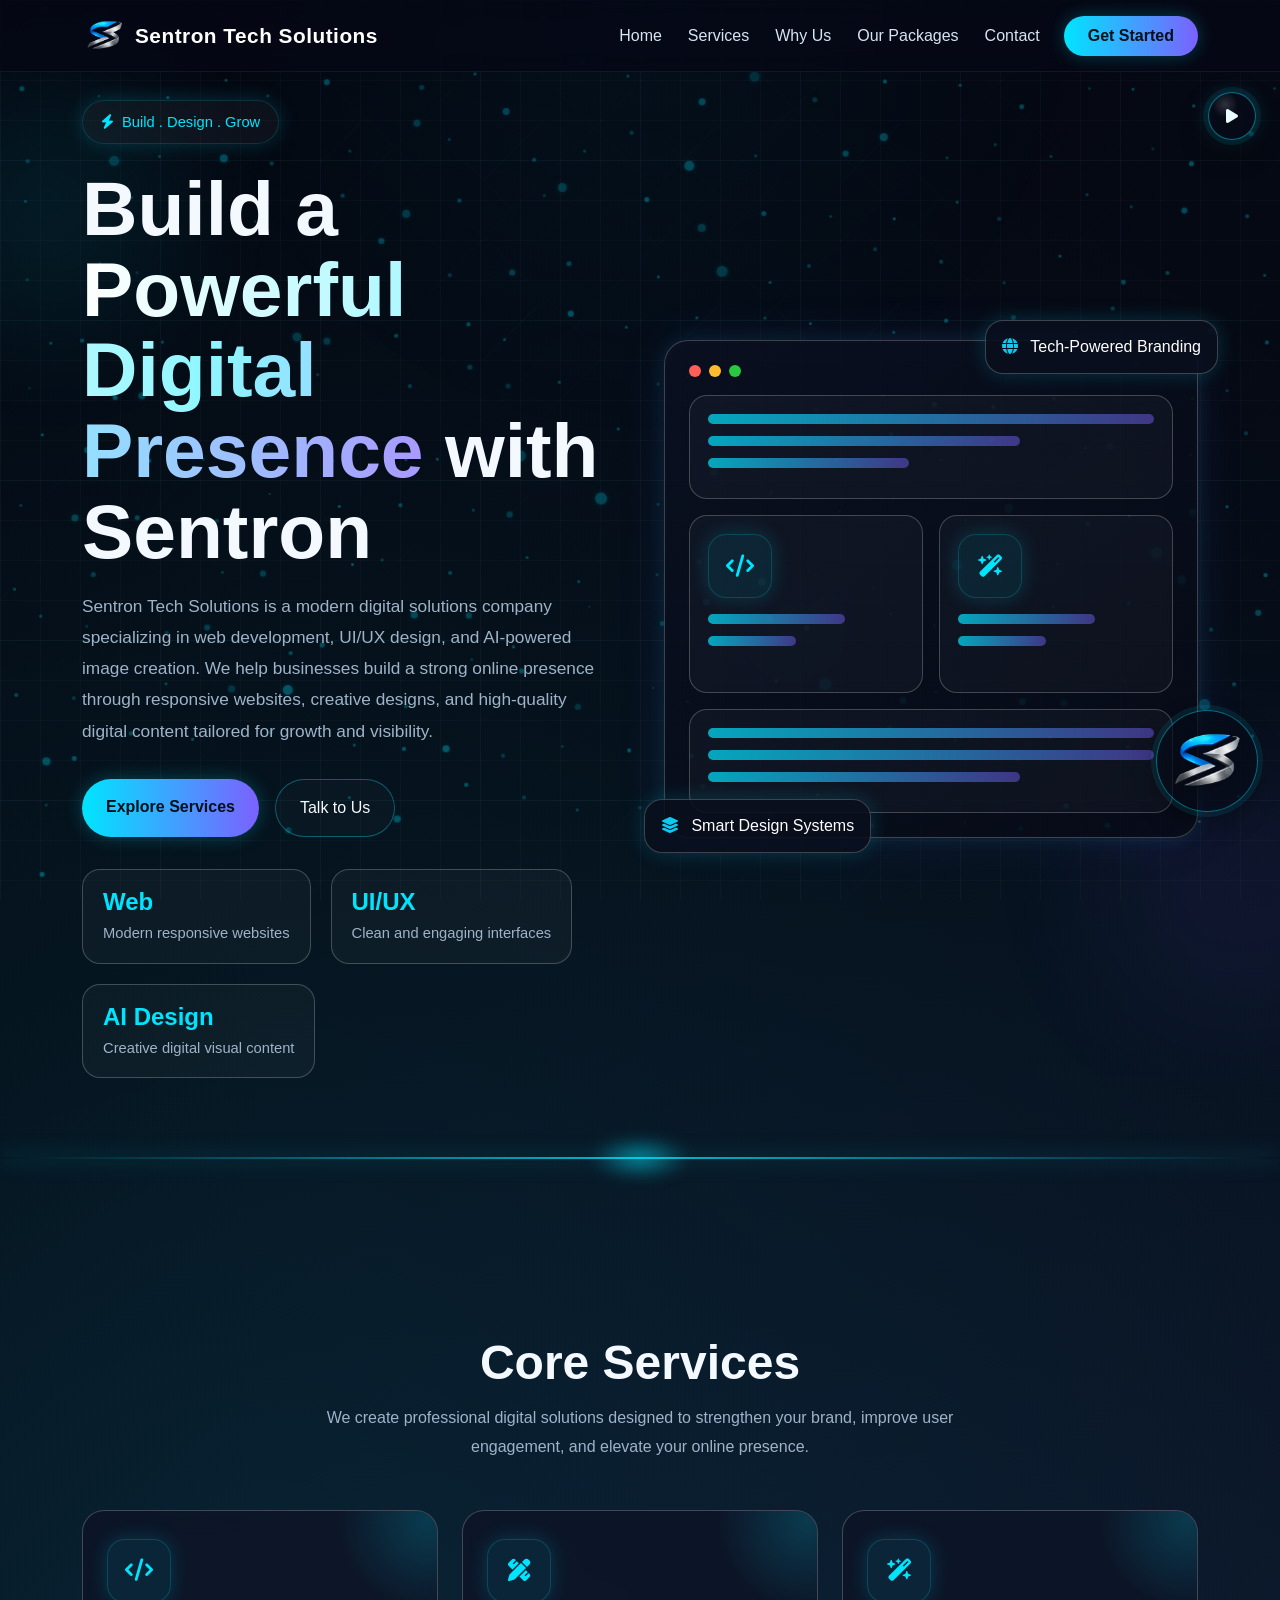
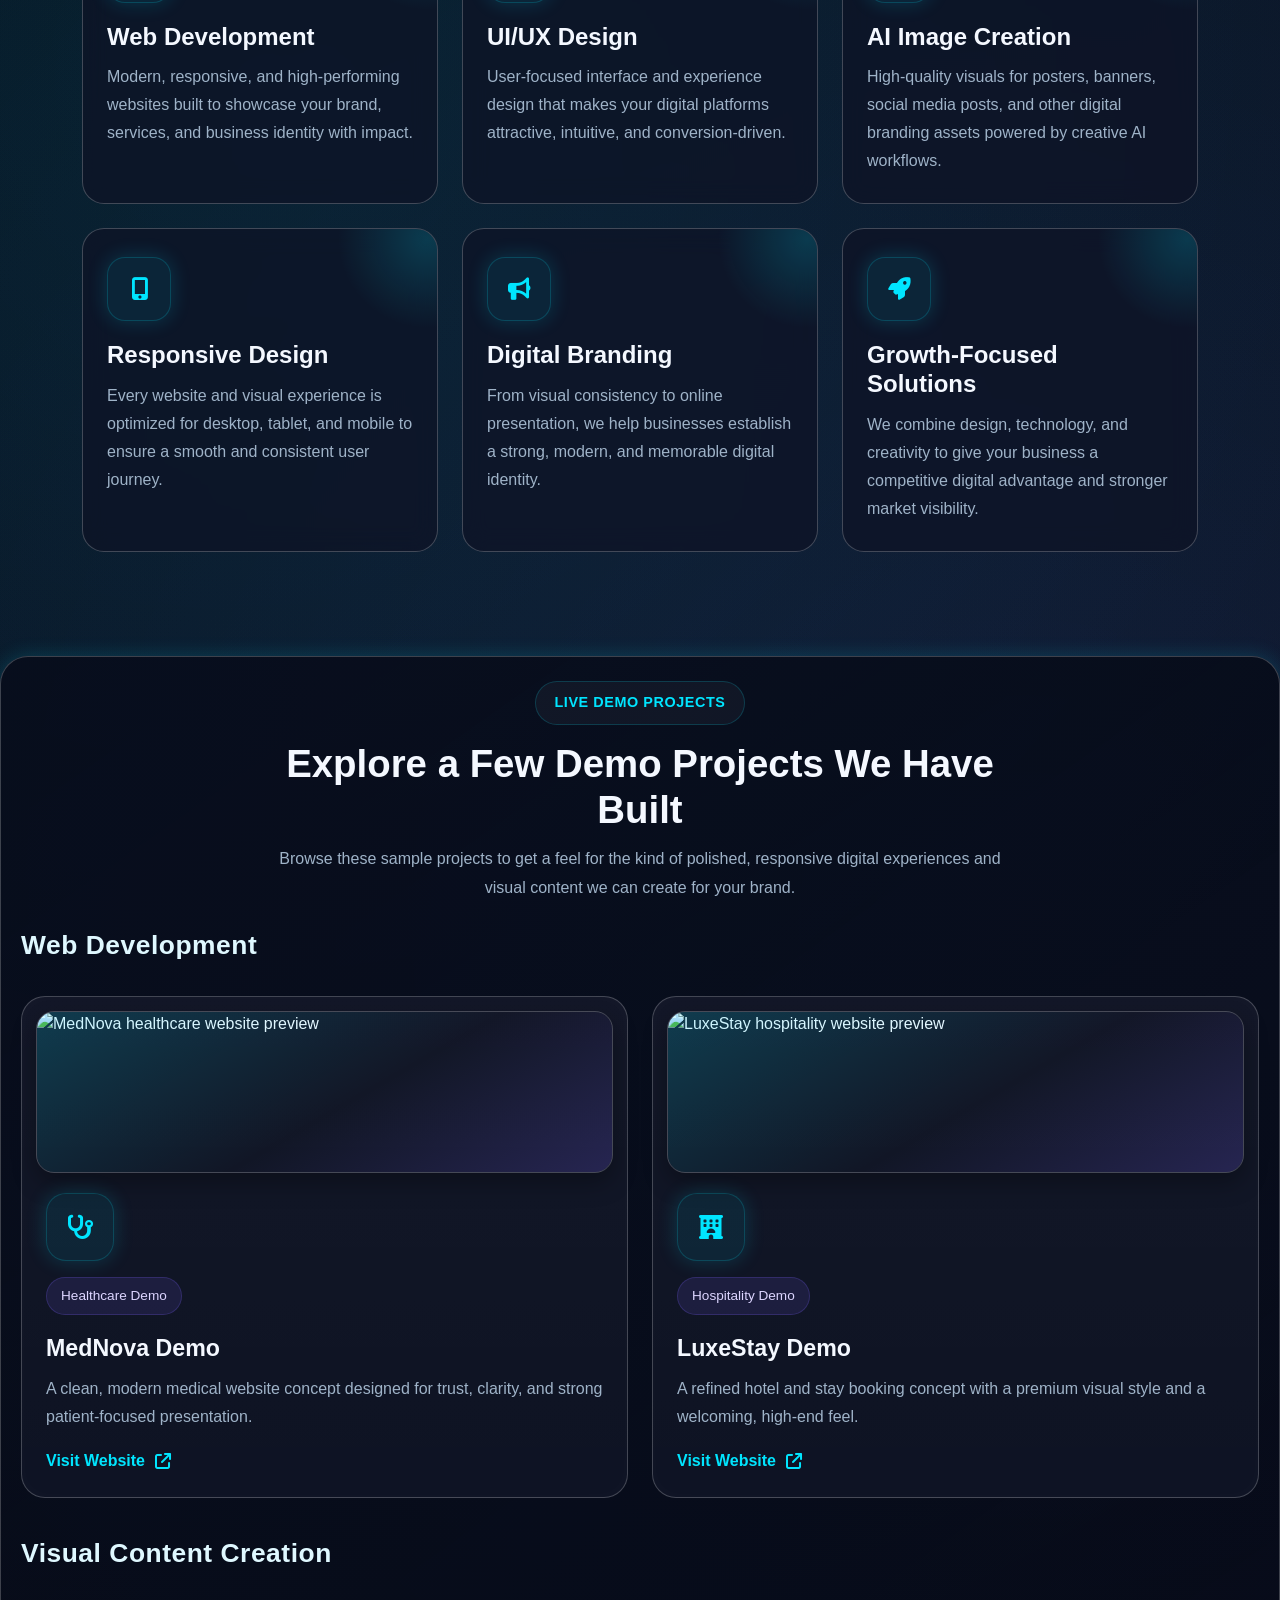
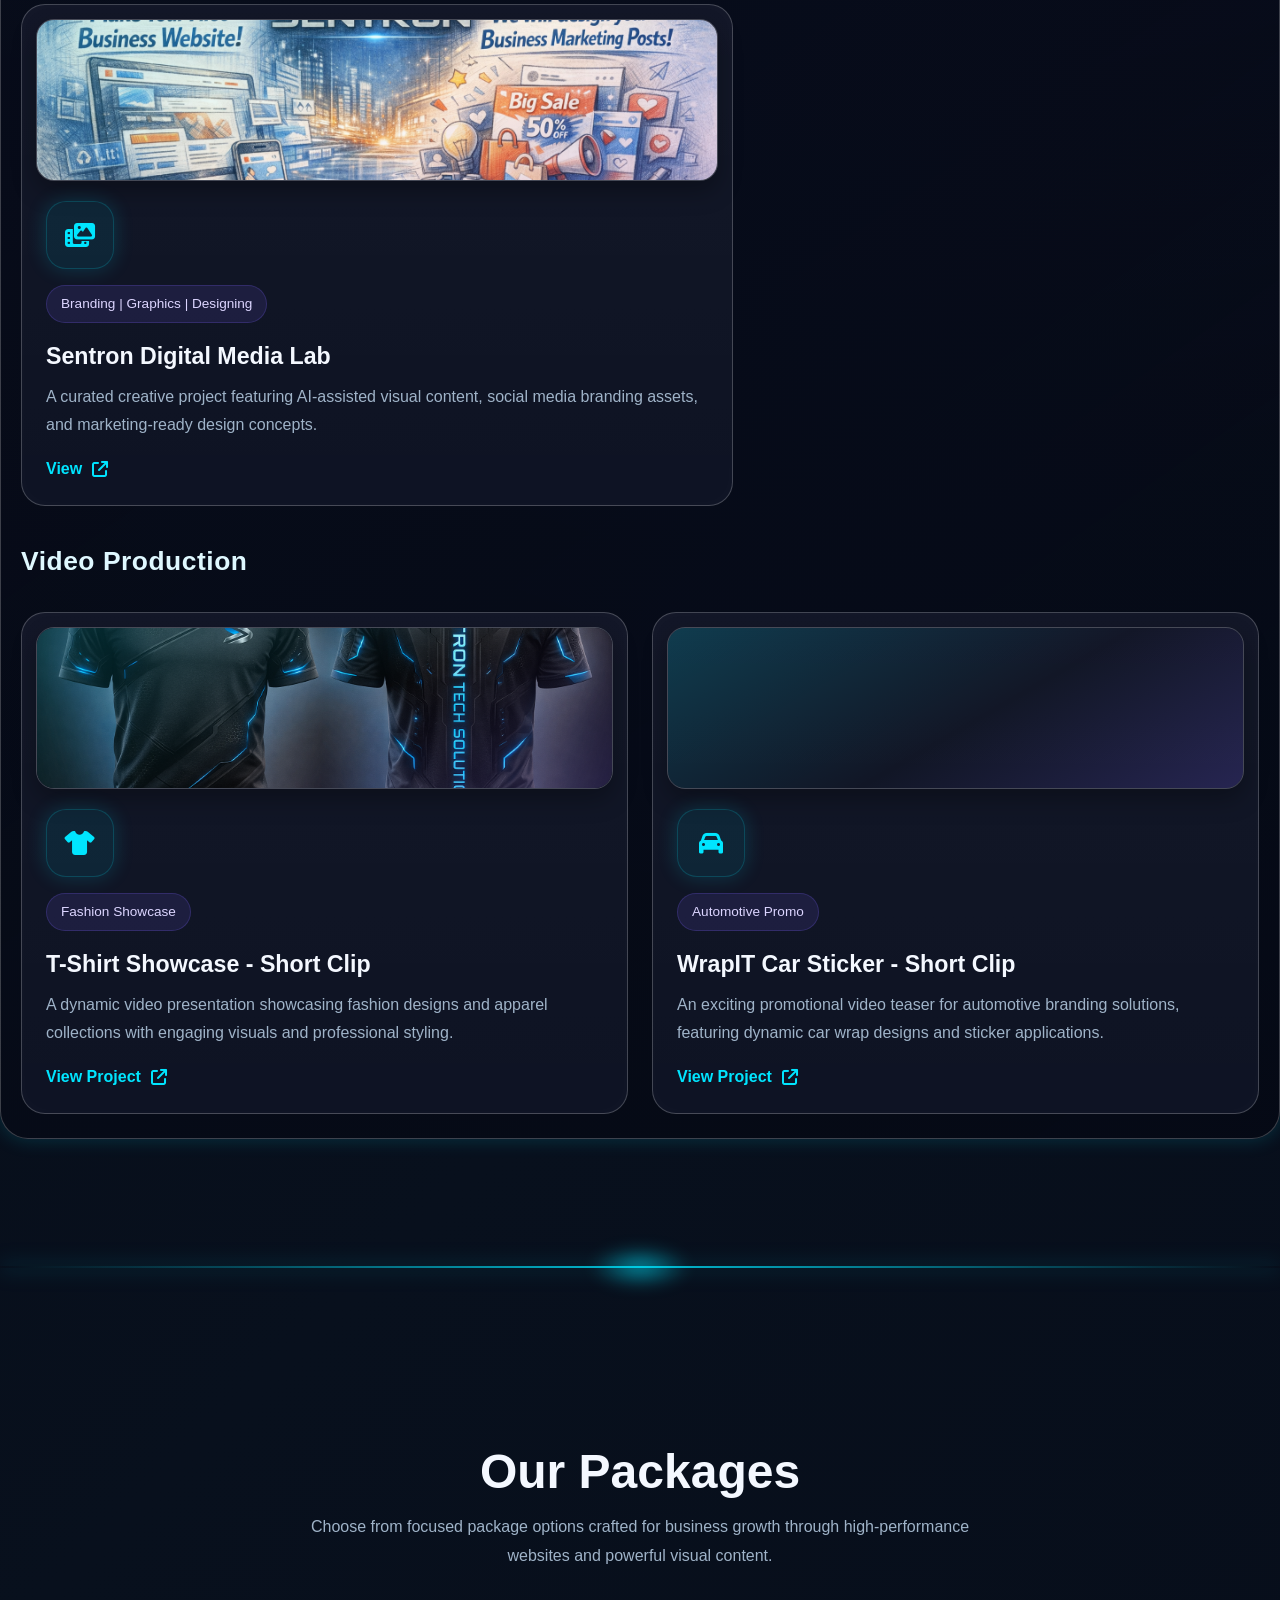
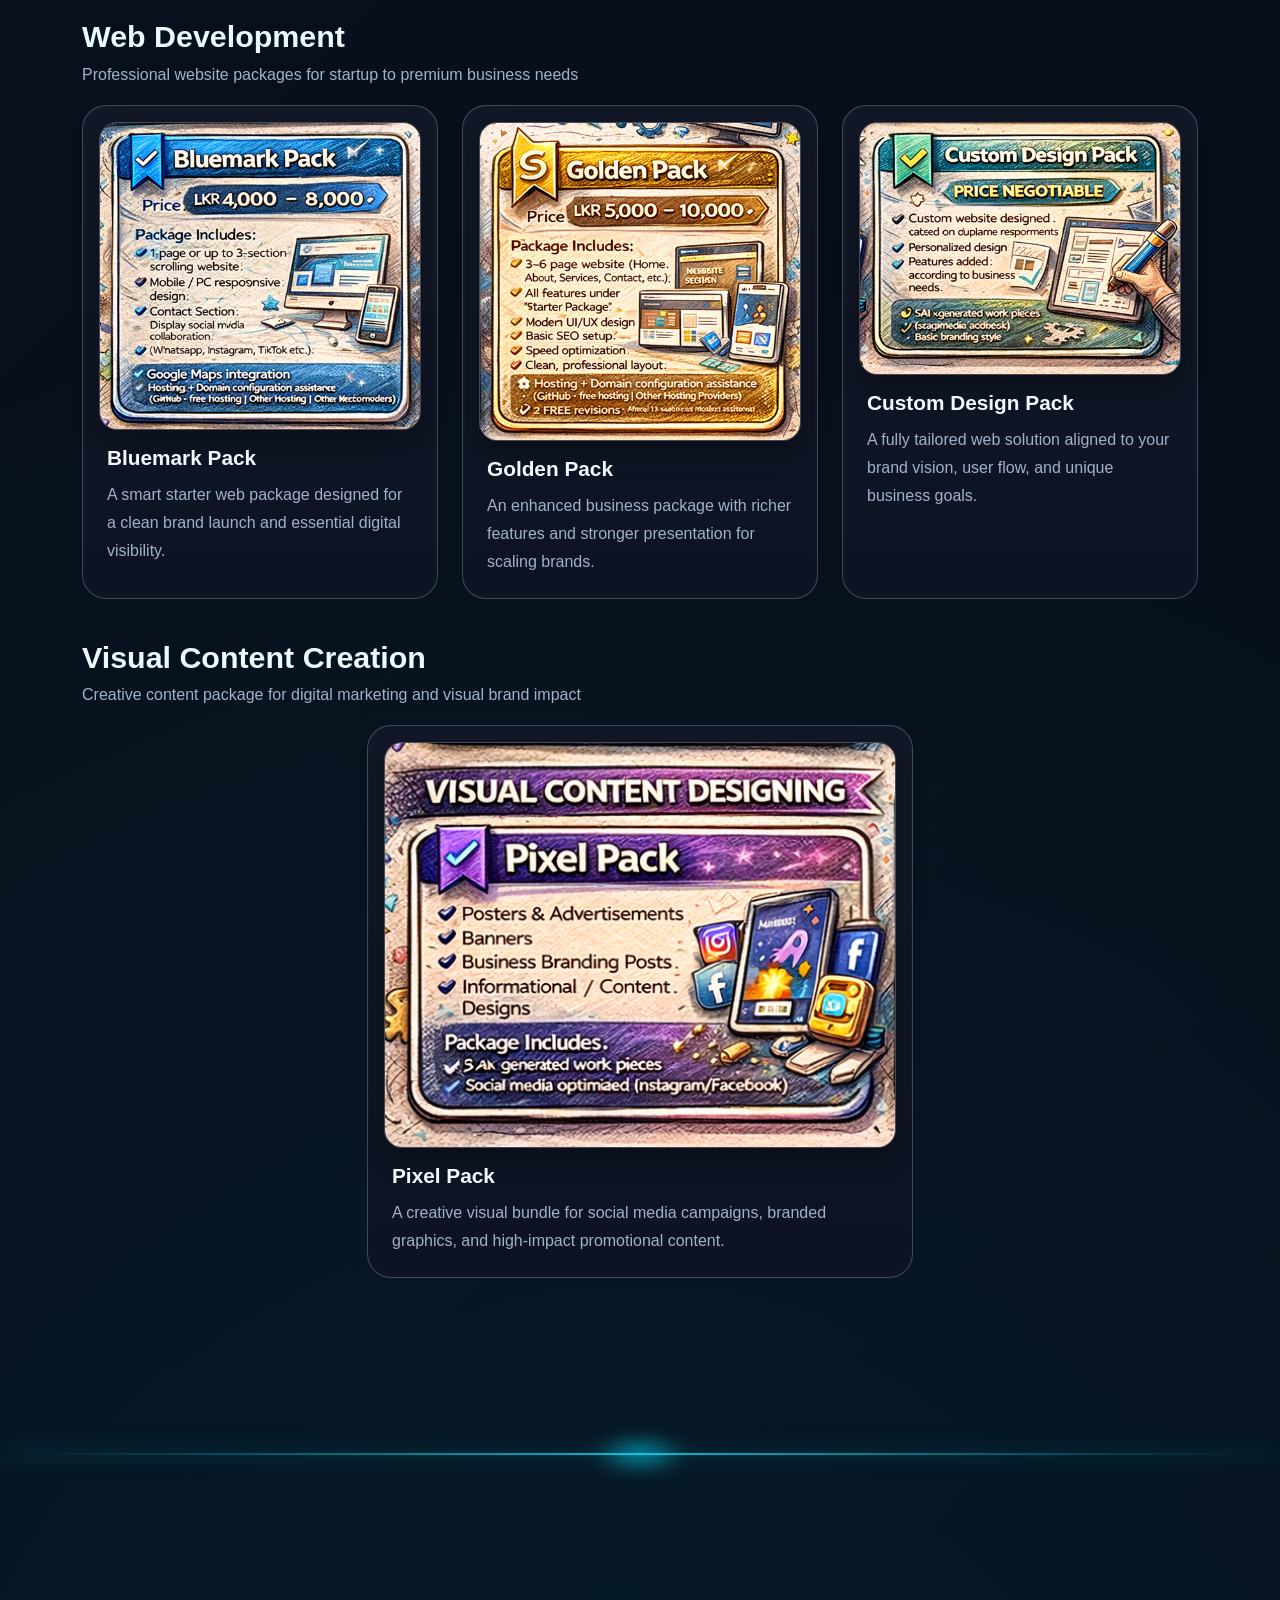
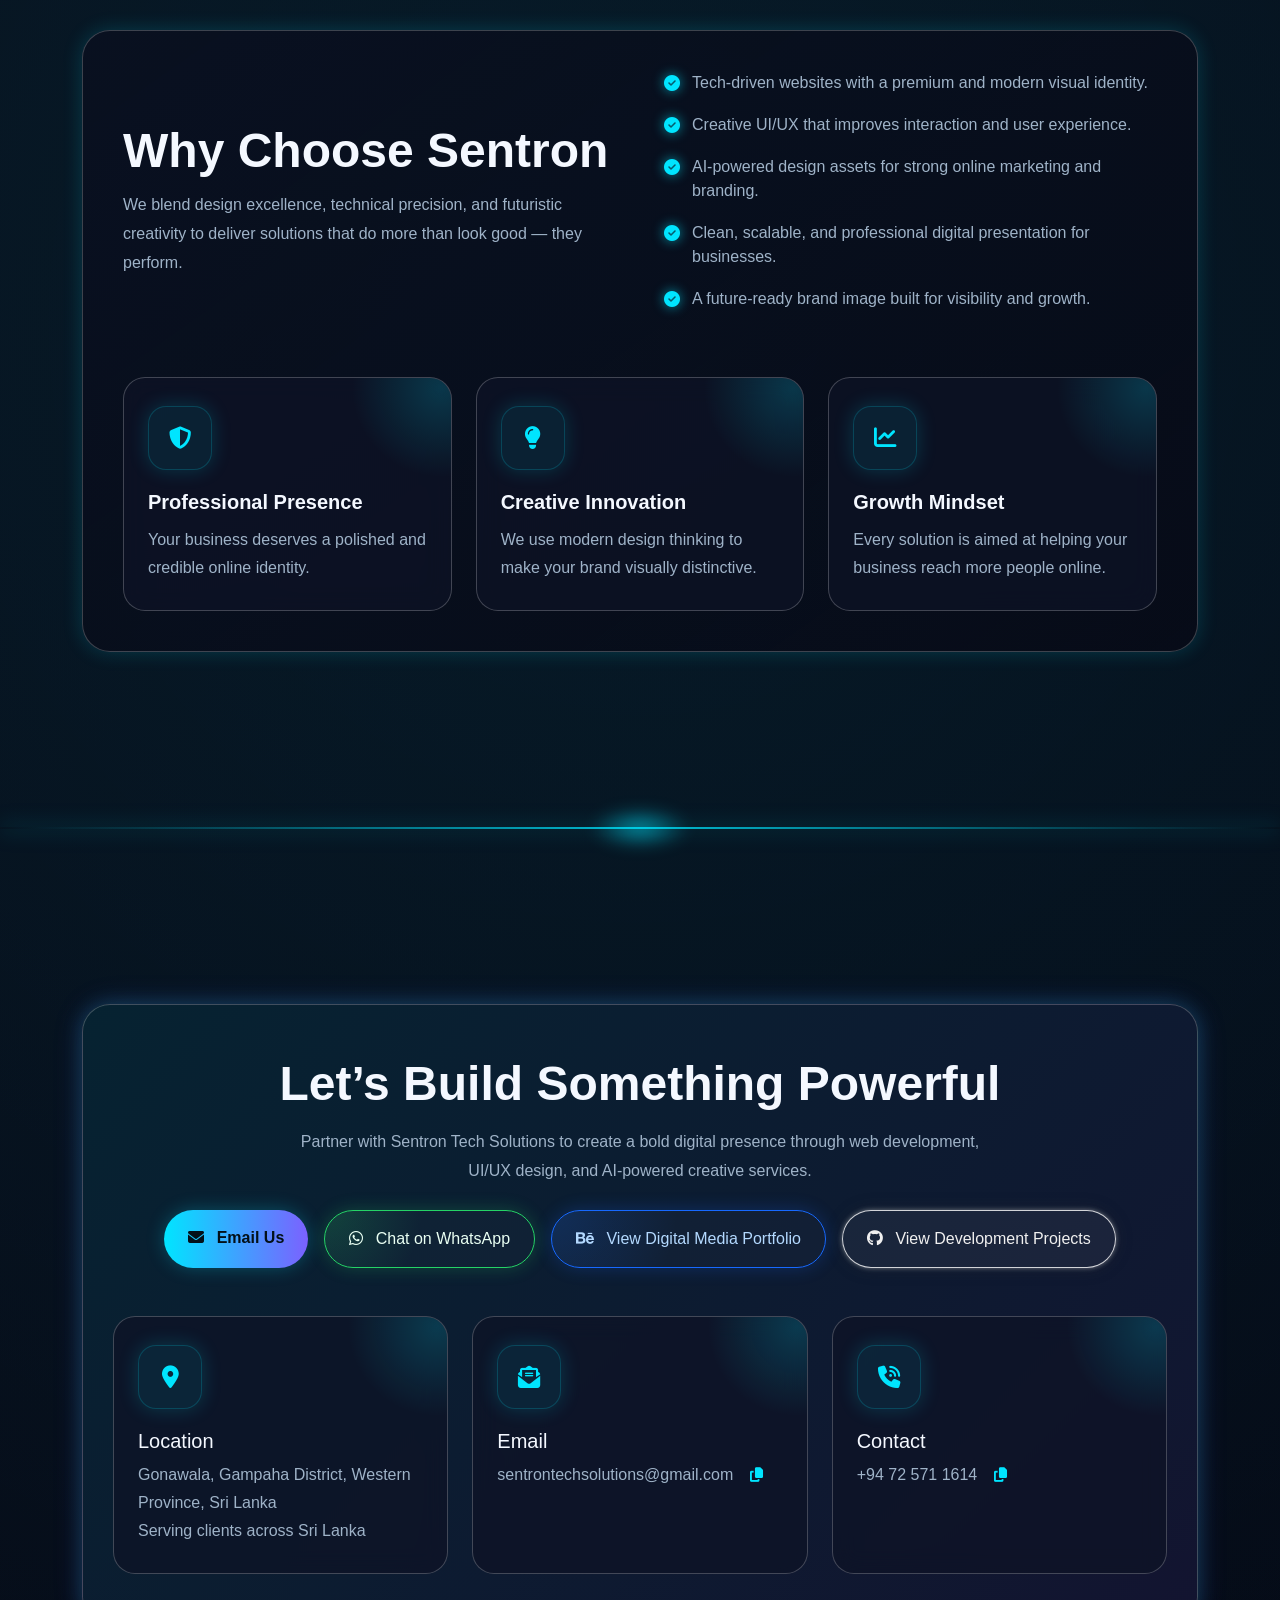
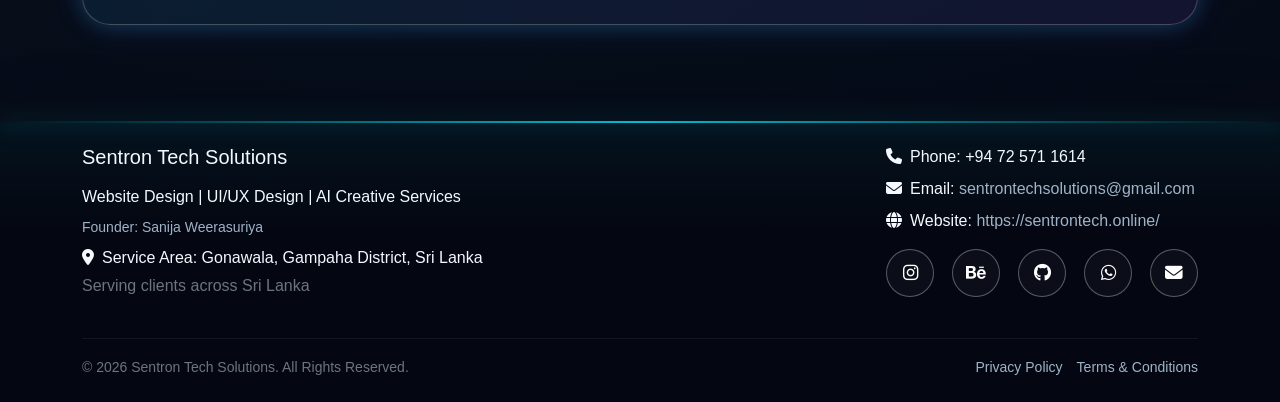
==== commit f8fb7ee5: "new 05.06.2026" ====
--- a/index.html
+++ b/index.html
@@ -1,145 +1,143 @@
-<!DOCTYPE html>
-<html lang="en-LK">
-
-<head>
-    <meta charset="UTF-8" />
-    <meta name="viewport" content="width=device-width, initial-scale=1.0" />
-    <meta name="description"
-        content="Sentron Tech Solutions builds responsive websites, UI/UX designs, digital branding assets, and AI-powered visual content for businesses in Sri Lanka." />
-    <meta name="robots" content="index, follow, max-image-preview:large, max-snippet:-1, max-video-preview:-1" />
-    <meta name="author" content="Sentron Tech Solutions" />
-    <meta name="theme-color" content="#060816" />
-
-    <link rel="canonical" href="https://sentrontech.online/" />
-
-    <meta property="og:locale" content="en_LK" />
-    <meta property="og:type" content="website" />
-    <meta property="og:site_name" content="Sentron Tech Solutions" />
-    <meta property="og:title" content="Sentron Tech Solutions | Web Design, UI/UX & AI Creative Services" />
-    <meta property="og:description"
-        content="Modern web development, UI/UX design, digital branding, and AI-powered visual content services for businesses in Sri Lanka." />
-    <meta property="og:url" content="https://sentrontech.online/" />
-    <meta property="og:image" content="https://sentrontech.online/assets/og-image.png" />
-    <meta property="og:image:alt" content="Sentron Tech Solutions branded web design and AI creative services preview" />
-    <meta property="og:image:width" content="1200" />
-    <meta property="og:image:height" content="630" />
-
-    <meta name="twitter:card" content="summary_large_image" />
-    <meta name="twitter:title" content="Sentron Tech Solutions | Web Design, UI/UX & AI Creative Services" />
-    <meta name="twitter:description"
-        content="Responsive websites, UI/UX design, digital branding, and AI-powered creative services for growing businesses." />
-    <meta name="twitter:image" content="https://sentrontech.online/assets/og-image.png" />
-    <meta name="twitter:image:alt" content="Sentron Tech Solutions branded web design and AI creative services preview" />
-
-    <title>Sentron Tech Solutions | Web Design, UI/UX & AI Creative Services</title>
-    <link rel="icon" type="image/png" href="assets/logo.png">
-    <link rel="apple-touch-icon" href="assets/logo.png">
-
-    <link rel="preconnect" href="https://cdn.jsdelivr.net" crossorigin>
-    <link rel="preconnect" href="https://cdnjs.cloudflare.com" crossorigin>
-    <link rel="dns-prefetch" href="//images.unsplash.com">
-
-    <!-- Bootstrap CSS -->
-    <link href="https://cdn.jsdelivr.net/npm/bootstrap@5.3.3/dist/css/bootstrap.min.css" rel="stylesheet" />
-
-    <!-- Font Awesome -->
-    <link rel="stylesheet" href="https://cdnjs.cloudflare.com/ajax/libs/font-awesome/6.5.2/css/all.min.css" />
-
-    <!-- Custom CSS -->
-    <link rel="stylesheet" href="style.css" />
-
-    <script type="application/ld+json">
-        {
-            "@context": "https://schema.org",
-            "@graph": [
-                {
-                    "@type": "Organization",
-                    "@id": "https://sentrontech.online/#organization",
-                    "name": "Sentron Tech Solutions",
-                    "url": "https://sentrontech.online/",
-                    "logo": "https://sentrontech.online/assets/logo.png",
-                    "image": "https://sentrontech.online/assets/logo.png",
-                    "description": "Sentron Tech Solutions provides web development, UI/UX design, digital branding, and AI-powered creative services for businesses in Sri Lanka.",
-                    "founder": {
-                        "@type": "Person",
-                        "name": "Sanija Weerasuriya"
-                    },
-                    "foundingLocation": {
-                        "@type": "Place",
-                        "name": "Gonawala, Gampaha District, Western Province, Sri Lanka"
-                    },
-                    "email": "sentrontechsolutions@gmail.com",
-                    "telephone": "+94725711614",
-                    "address": {
-                        "@type": "PostalAddress",
-                        "addressLocality": "Gonawala",
-                        "addressRegion": "Western Province",
-                        "addressCountry": "LK"
-                    },
-                    "areaServed": {
-                        "@type": "Country",
-                        "name": "Sri Lanka"
-                    },
-                    "contactPoint": {
-                        "@type": "ContactPoint",
-                        "contactType": "customer support",
-                        "telephone": "+94725711614",
-                        "email": "sentrontechsolutions@gmail.com",
-                        "areaServed": "LK",
-                        "availableLanguage": "English"
-                    },
-                    "sameAs": [
-                        "https://www.behance.net/sentrontechsolutions",
-                        "https://github.com/sentrontechsolutions"
-                    ],
-                    "knowsAbout": [
-                        "Web Development",
-                        "UI/UX Design",
-                        "Digital Branding",
-                        "AI Image Creation",
-                        "Visual Content Creation",
-                        "Promotional Video Production"
-                    ]
-                },
-                {
-                    "@type": "WebSite",
-                    "@id": "https://sentrontech.online/#website",
-                    "url": "https://sentrontech.online/",
-                    "name": "Sentron Tech Solutions",
-                    "publisher": {
-                        "@id": "https://sentrontech.online/#organization"
-                    },
-                    "inLanguage": "en-LK"
-                },
-                {
-                    "@type": "WebPage",
-                    "@id": "https://sentrontech.online/#webpage",
-                    "url": "https://sentrontech.online/",
-                    "name": "Sentron Tech Solutions | Web Design, UI/UX & AI Creative Services",
-                    "description": "Sentron Tech Solutions builds responsive websites, UI/UX designs, digital branding assets, and AI-powered visual content for businesses in Sri Lanka.",
-                    "isPartOf": {
-                        "@id": "https://sentrontech.online/#website"
-                    },
-                    "about": {
-                        "@id": "https://sentrontech.online/#organization"
-                    },
-                    "primaryImageOfPage": {
-                        "@type": "ImageObject",
-                        "url": "https://sentrontech.online/assets/og-image.png",
-                        "width": 1200,
-                        "height": 630
-                    },
-                    "inLanguage": "en-LK"
-                }
-            ]
-        }
-    </script>
-
-    <noscript><style>body{overflow:auto!important}.navbar,main,.footer,.digital-dots-bg{opacity:1!important;visibility:visible!important}.page-loader,.terminal-intro,.light-speed-transition{display:none!important;}</style></noscript>
+<!DOCTYPE html>
+<html lang="en">
+
+<head>
+    <meta charset="UTF-8" />
+    <meta name="viewport" content="width=device-width, initial-scale=1.0" />
+    <meta name="description"
+        content="Sentron Tech Solutions builds responsive websites, UI/UX designs, digital branding assets, and AI-powered visual content for businesses in Sri Lanka." />
+    <meta name="robots" content="index, follow, max-image-preview:large, max-snippet:-1, max-video-preview:-1" />
+    <meta name="author" content="Sentron Tech Solutions" />
+    <meta name="theme-color" content="#060816" />
+
+    <link rel="canonical" href="https://sentrontech.online/" />
+
+    <meta property="og:locale" content="en_LK" />
+    <meta property="og:type" content="website" />
+    <meta property="og:site_name" content="Sentron Tech Solutions" />
+    <meta property="og:title" content="Sentron Tech Solutions | Web Design, UI/UX & AI Creative Services" />
+    <meta property="og:description"
+        content="Modern web development, UI/UX design, digital branding, and AI-powered visual content services for businesses in Sri Lanka." />
+    <meta property="og:url" content="https://sentrontech.online/" />
+    <meta property="og:image" content="https://sentrontech.online/assets/logo.png" />
+    <meta property="og:image:alt" content="Sentron Tech Solutions branded web design and AI creative services preview" />
+    <meta property="og:image:width" content="1200" />
+    <meta property="og:image:height" content="630" />
+
+    <meta name="twitter:card" content="summary_large_image" />
+    <meta name="twitter:title" content="Sentron Tech Solutions | Web Design, UI/UX & AI Creative Services" />
+    <meta name="twitter:description"
+        content="Responsive websites, UI/UX design, digital branding, and AI-powered creative services for growing businesses." />
+    <meta name="twitter:image" content="https://sentrontech.online/assets/og-image.png" />
+    <meta name="twitter:image:alt" content="Sentron Tech Solutions branded web design and AI creative services preview" />
+
+    <title>Sentron Tech Solutions | Web Design, UI/UX & AI Creative Services</title>
+    <link rel="icon" type="image/png" href="assets/logo.png">
+    <link rel="apple-touch-icon" href="assets/logo.png">
+
+    <link rel="preconnect" href="https://cdn.jsdelivr.net" crossorigin>
+    <link rel="preconnect" href="https://cdnjs.cloudflare.com" crossorigin>
+    <link rel="dns-prefetch" href="//images.unsplash.com">
+
+    <!-- Bootstrap CSS -->
+    <link href="https://cdn.jsdelivr.net/npm/bootstrap@5.3.3/dist/css/bootstrap.min.css" rel="stylesheet" />
+
+    <!-- Font Awesome -->
+    <link rel="stylesheet" href="https://cdnjs.cloudflare.com/ajax/libs/font-awesome/6.5.2/css/all.min.css" />
+
+    <!-- Custom CSS -->
+    <link rel="stylesheet" href="style.css" />
+
+    <script type="application/ld+json">
+        {
+            "@context": "https://schema.org",
+            "@graph": [
+                {
+                    "@type": "Organization",
+                    "@id": "https://sentrontech.online/#organization",
+                    "name": "Sentron Tech Solutions",
+                    "url": "https://sentrontech.online/",
+                    "logo": "https://sentrontech.online/assets/logo.png",
+                    "image": "https://sentrontech.online/assets/logo.png",
+                    "description": "Sentron Tech Solutions provides web development, UI/UX design, digital branding, and AI-powered creative services for businesses in Sri Lanka.",
+                    "founder": {
+                        "@type": "Person",
+                        "name": "Sanija Weerasuriya"
+                    },
+                    "foundingLocation": {
+                        "@type": "Place",
+                        "name": "Gonawala, Gampaha District, Western Province, Sri Lanka"
+                    },
+                    "email": "sentrontechsolutions@gmail.com",
+                    "telephone": "+94725711614",
+                    "address": {
+                        "@type": "PostalAddress",
+                        "addressLocality": "Gonawala",
+                        "addressRegion": "Western Province",
+                        "addressCountry": "LK"
+                    },
+                    "areaServed": {
+                        "@type": "Country",
+                        "name": "Sri Lanka"
+                    },
+                    "contactPoint": {
+                        "@type": "ContactPoint",
+                        "contactType": "customer support",
+                        "telephone": "+94725711614",
+                        "email": "sentrontechsolutions@gmail.com",
+                        "areaServed": "LK",
+                        "availableLanguage": "English"
+                    },
+                    "sameAs": [
+                        "https://www.behance.net/sentrontechsolutions",
+                        "https://github.com/sentrontechsolutions"
+                    ],
+                    "knowsAbout": [
+                        "Web Development",
+                        "UI/UX Design",
+                        "Digital Branding",
+                        "AI Image Creation",
+                        "Visual Content Creation",
+                        "Promotional Video Production"
+                    ]
+                },
+                {
+                    "@type": "WebSite",
+                    "@id": "https://sentrontech.online/#website",
+                    "url": "https://sentrontech.online/",
+                    "name": "Sentron Tech Solutions",
+                    "publisher": {
+                        "@id": "https://sentrontech.online/#organization"
+                    },
+                    "inLanguage": "en-LK"
+                },
+                {
+                    "@type": "WebPage",
+                    "@id": "https://sentrontech.online/#webpage",
+                    "url": "https://sentrontech.online/",
+                    "name": "Sentron Tech Solutions | Web Design, UI/UX & AI Creative Services",
+                    "description": "Sentron Tech Solutions builds responsive websites, UI/UX designs, digital branding assets, and AI-powered visual content for businesses in Sri Lanka.",
+                    "isPartOf": {
+                        "@id": "https://sentrontech.online/#website"
+                    },
+                    "about": {
+                        "@id": "https://sentrontech.online/#organization"
+                    },
+                    "primaryImageOfPage": {
+                        "@type": "ImageObject",
+                        "url": "https://sentrontech.online/assets/og-image.png",
+                        "width": 1200,
+                        "height": 630
+                    },
+                    "inLanguage": "en-LK"
+                }
+            ]
+        }
+    </script>
 
 </head>
 
-<body class="intro-active">
+<body>
     <div class="page-loader" role="status" aria-label="Loading Sentron Tech Solutions">
         <div class="loader-mark" aria-hidden="true">
             <div class="loader-logo">
@@ -149,680 +147,628 @@
         </div>
     </div>
 
-    <div class="terminal-intro" data-terminal-intro role="dialog" aria-modal="true"
-        aria-label="Sentron Tech launch terminal">
-        <div class="terminal-ghost-logo" aria-hidden="true">
-            <img src="assets/logo.png" alt="">
-        </div>
-
-        <div class="terminal-window">
-            <div class="terminal-topbar">
-                <div class="terminal-controls" aria-hidden="true">
-                    <span></span>
-                    <span></span>
-                    <span></span>
-                </div>
-                <span class="terminal-path">sentron@tech: ~/exploration</span>
-            </div>
-
-            <div class="terminal-body">
-                <img class="terminal-logo" src="assets/logo.png" alt="Sentron Tech Solutions logo" width="500"
-                    height="500">
-                <div class="terminal-brand" aria-hidden="true">SENTRON TECH</div>
-
-                <div class="terminal-lines" data-terminal-lines aria-live="polite"></div>
-
-                <button class="terminal-move-btn" type="button" data-terminal-move disabled>
-                    Move to Sentron <i class="fa-solid fa-arrow-right" aria-hidden="true"></i>
-                </button>
-            </div>
-        </div>
-    </div>
-
-    <div class="light-speed-transition" data-light-speed aria-hidden="true">
-        <video class="light-speed-video" data-light-speed-video muted playsinline preload="auto">
-            <source src="resources/internal/into-tunnel.mp4" type="video/mp4">
-            <source src="resources/internal/into-tunnel.webm" type="video/webm">
-        </video>
-        <div class="light-speed-core"></div>
-        <div class="tunnel-landing-wash" aria-hidden="true"></div>
-        <div class="tunnel-page-aperture" aria-hidden="true"></div>
-        <span class="speed-line" style="--angle:-8deg;--delay:.00s;--scale:1.15"></span>
-        <span class="speed-line" style="--angle:8deg;--delay:.02s;--scale:1.35"></span>
-        <span class="speed-line" style="--angle:-19deg;--delay:.04s;--scale:1.1"></span>
-        <span class="speed-line" style="--angle:20deg;--delay:.03s;--scale:1.25"></span>
-        <span class="speed-line" style="--angle:-33deg;--delay:.06s;--scale:.95"></span>
-        <span class="speed-line" style="--angle:35deg;--delay:.05s;--scale:1.18"></span>
-        <span class="speed-line" style="--angle:-52deg;--delay:.08s;--scale:1.2"></span>
-        <span class="speed-line" style="--angle:55deg;--delay:.07s;--scale:1.02"></span>
-        <span class="speed-line" style="--angle:-74deg;--delay:.10s;--scale:.9"></span>
-        <span class="speed-line" style="--angle:76deg;--delay:.09s;--scale:1.1"></span>
-        <span class="speed-line" style="--angle:-105deg;--delay:.11s;--scale:1.22"></span>
-        <span class="speed-line" style="--angle:108deg;--delay:.12s;--scale:1"></span>
-    </div>
-
     <div class="digital-dots-bg" aria-hidden="true"></div>
 
     <!-- Navbar -->
     <nav class="navbar navbar-expand-lg fixed-top" aria-label="Primary navigation">
-        <div class="container">
-            <a class="navbar-brand d-flex align-items-center gap-2" href="#home">
-                <!-- <i class="fa-solid fa-microchip brand-icon"></i> -->
-                <img src="assets/logo.png" alt="Sentron Tech Solutions logo" width="45" height="45" decoding="async">
-                <span>Sentron Tech Solutions</span>
-            </a>
-
-            <button class="navbar-toggler text-white border-0 shadow-none" type="button" data-bs-toggle="collapse"
-                data-bs-target="#mainNav" aria-controls="mainNav" aria-expanded="false"
-                aria-label="Open navigation menu">
-                <i class="fa-solid fa-bars text-white"></i>
-            </button>
-
-            <div class="collapse navbar-collapse" id="mainNav">
-                <ul class="navbar-nav ms-auto align-items-lg-center">
-                    <li class="nav-item"><a class="nav-link" href="#home">Home</a></li>
-                    <li class="nav-item"><a class="nav-link" href="#services">Services</a></li>
-                    <li class="nav-item"><a class="nav-link" href="#why-us">Why Us</a></li>
-                    <li class="nav-item"><a class="nav-link" href="#packages">Our Packages</a></li>
-                    <li class="nav-item"><a class="nav-link" href="#contact">Contact</a></li>
-                    <li class="nav-item ms-lg-3 mt-3 mt-lg-0">
-                        <a href="#contact" class="btn btn-glow px-4 py-2">Get Started</a>
-                    </li>
-                </ul>
-            </div>
-        </div>
-    </nav>
-
-    <main>
+        <div class="container">
+            <a class="navbar-brand d-flex align-items-center gap-2" href="#home">
+                <!-- <i class="fa-solid fa-microchip brand-icon"></i> -->
+                <img src="assets/logo.png" alt="Sentron Tech Solutions logo" width="45" height="45" decoding="async">
+                <span>Sentron Tech Solutions</span>
+            </a>
+
+            <button class="navbar-toggler text-white border-0 shadow-none" type="button" data-bs-toggle="collapse"
+                data-bs-target="#mainNav" aria-controls="mainNav" aria-expanded="false"
+                aria-label="Open navigation menu">
+                <i class="fa-solid fa-bars text-white"></i>
+            </button>
+
+            <div class="collapse navbar-collapse" id="mainNav">
+                <ul class="navbar-nav ms-auto align-items-lg-center">
+                    <li class="nav-item"><a class="nav-link" href="#home">Home</a></li>
+                    <li class="nav-item"><a class="nav-link" href="#services">Services</a></li>
+                    <li class="nav-item"><a class="nav-link" href="#why-us">Why Us</a></li>
+                    <li class="nav-item"><a class="nav-link" href="#packages">Our Packages</a></li>
+                    <li class="nav-item"><a class="nav-link" href="#contact">Contact</a></li>
+                    <li class="nav-item ms-lg-3 mt-3 mt-lg-0">
+                        <a href="#contact" class="btn btn-glow px-4 py-2">Get Started</a>
+                    </li>
+                </ul>
+            </div>
+        </div>
+    </nav>
+
+    <main>
 
     <!-- Hero -->
     <section class="hero-section" id="home">
         <div class="glow-orb orb-1"></div>
         <div class="glow-orb orb-2"></div>
         <div class="glow-orb orb-3"></div>
-
-        <div class="container">
-            <div class="row align-items-center g-5">
-                <div class="col-lg-6">
-                    <div class="reveal-left active">
-
-                        <div class="hero-badge">
-                            <i class="fa-solid fa-bolt"></i>
-                            Build . Design . Grow
-                        </div>
-
-                        <h1 class="hero-title">
-                            Build a <span class="gradient-text">Powerful Digital Presence</span> with Sentron
-                        </h1>
-
-                        <p class="hero-text">
-                            Sentron Tech Solutions is a modern digital solutions company specializing in web
-                            development,
-                            UI/UX design, and AI-powered image creation. We help businesses build a strong online
-                            presence through responsive websites, creative designs, and high-quality digital content
-                            tailored for growth and visibility.
-
-                        </p>
-
-                        <div class="d-flex flex-wrap gap-3 justify-content-lg-start justify-content-center">
-                            <a href="#services" class="btn btn-glow px-4 py-3">Explore Services</a>
-                            <a href="#contact" class="btn btn-outline-tech px-4 py-3">Talk to Us</a>
-                        </div>
-
-                        <div class="hero-stats">
-                            <div class="stat-box">
-                                <h4>Web</h4>
-                                <p>Modern responsive websites</p>
-                            </div>
-                            <div class="stat-box">
-                                <h4>UI/UX</h4>
-                                <p>Clean and engaging interfaces</p>
-                            </div>
-                            <div class="stat-box">
-                                <h4>AI Design</h4>
-                                <p>Creative digital visual content</p>
-                            </div>
-                        </div>
-                    </div>
-                </div>
-
-                <div class="col-lg-6">
-                    <div class="hero-visual reveal-right active">
-                        <div class="tech-card">
-                            <div class="screen-header">
-                                <span class="screen-dot"></span>
-                                <span class="screen-dot"></span>
-                                <span class="screen-dot"></span>
-                            </div>
-
-                            <div class="mockup-block">
-                                <div class="mockup-line large"></div>
-                                <div class="mockup-line medium"></div>
-                                <div class="mockup-line small"></div>
-                            </div>
-
-                            <div class="row g-3">
-                                <div class="col-6">
-                                    <div class="mockup-block h-100">
-                                        <div class="service-icon mb-3">
-                                            <i class="fa-solid fa-code"></i>
-                                        </div>
-                                        <div class="mockup-line medium"></div>
-                                        <div class="mockup-line small"></div>
-                                    </div>
-                                </div>
-                                <div class="col-6">
-                                    <div class="mockup-block h-100">
-                                        <div class="service-icon mb-3">
-                                            <i class="fa-solid fa-wand-magic-sparkles"></i>
-                                        </div>
-                                        <div class="mockup-line medium"></div>
-                                        <div class="mockup-line small"></div>
-                                    </div>
-                                </div>
-                            </div>
-
-                            <div class="mockup-block mb-0 mt-3">
-                                <div class="mockup-line large"></div>
-                                <div class="mockup-line large"></div>
-                                <div class="mockup-line medium"></div>
-                            </div>
-                        </div>
-
-                        <div class="floating-mini one">
-                            <i class="fa-solid fa-globe me-2 text-info"></i> Tech-Powered Branding
-                        </div>
-                        <div class="floating-mini two">
-                            <i class="fa-solid fa-layer-group me-2 text-info"></i> Smart Design Systems
-                        </div>
-                    </div>
-                </div>
-            </div>
-        </div>
-    </section>
-
-    <!-- Neon Divider -->
-    <div class="neon-divider">
-        <div class="neon-line"></div>
-        <div class="neon-glow"></div>
-    </div>
-
-    <!-- Services -->
-    <section class="py-5" id="services">
-        <div class="container py-5">
-            <div class="text-center mb-5 reveal">
-                <h2 class="section-title">Core Services</h2>
-                <p class="section-subtitle">
-                    We create professional digital solutions designed to strengthen your brand,
-                    improve user engagement, and elevate your online presence.
-                </p>
-            </div>
-
-            <div class="row g-4">
-                <div class="col-md-6 col-xl-4">
-                    <div class="service-card reveal">
-                        <div class="service-icon">
-                            <i class="fa-solid fa-code"></i>
-                        </div>
-                        <h4>Web Development</h4>
-                        <p>
-                            Modern, responsive, and high-performing websites built to showcase your
-                            brand, services, and business identity with impact.
-                        </p>
-                    </div>
-                </div>
-
-                <div class="col-md-6 col-xl-4">
-                    <div class="service-card reveal">
-                        <div class="service-icon">
-                            <i class="fa-solid fa-pencil-ruler"></i>
-                        </div>
-                        <h4>UI/UX Design</h4>
-                        <p>
-                            User-focused interface and experience design that makes your digital
-                            platforms attractive, intuitive, and conversion-driven.
-                        </p>
-                    </div>
-                </div>
-
-                <div class="col-md-6 col-xl-4">
-                    <div class="service-card reveal">
-                        <div class="service-icon">
-                            <i class="fa-solid fa-wand-magic-sparkles"></i>
-                        </div>
-                        <h4>AI Image Creation</h4>
-                        <p>
-                            High-quality visuals for posters, banners, social media posts, and other
-                            digital branding assets powered by creative AI workflows.
-                        </p>
-                    </div>
-                </div>
-
-                <div class="col-md-6 col-xl-4">
-                    <div class="service-card reveal">
-                        <div class="service-icon">
-                            <i class="fa-solid fa-mobile-screen-button"></i>
-                        </div>
-                        <h4>Responsive Design</h4>
-                        <p>
-                            Every website and visual experience is optimized for desktop, tablet,
-                            and mobile to ensure a smooth and consistent user journey.
-                        </p>
-                    </div>
-                </div>
-
-                <div class="col-md-6 col-xl-4">
-                    <div class="service-card reveal">
-                        <div class="service-icon">
-                            <i class="fa-solid fa-bullhorn"></i>
-                        </div>
-                        <h4>Digital Branding</h4>
-                        <p>
-                            From visual consistency to online presentation, we help businesses
-                            establish a strong, modern, and memorable digital identity.
-                        </p>
-                    </div>
-                </div>
-
-                <div class="col-md-6 col-xl-4">
-                    <div class="service-card reveal">
-                        <div class="service-icon">
-                            <i class="fa-solid fa-rocket"></i>
-                        </div>
-                        <h4>Growth-Focused Solutions</h4>
-                        <p>
-                            We combine design, technology, and creativity to give your business
-                            a competitive digital advantage and stronger market visibility.
-                        </p>
-                    </div>
-                </div>
-            </div>
-        </div>
-
-        <!-- Demo Projects -->
-        <div class="demo-showcase reveal">
-            <div class="demo-showcase-header text-center">
-                <span class="demo-badge">Live Demo Projects</span>
-                <h3>Explore a Few Demo Projects We Have Built</h3>
-                <p>
-                    Browse these sample projects to get a feel for the kind of polished,
-                    responsive digital experiences and visual content we can create for your brand.
-                </p>
-            </div>
-
-            <div class="demo-category">
-                <h4 class="demo-category-title">Web Development</h4>
-                <div class="row g-4 mt-1">
-                    <div class="col-md-6">
-                        <a href="https://mednovademo.netlify.app" class="demo-site-card" target="_blank"
-                            rel="noopener noreferrer">
-                            <div class="demo-site-image-wrap">
-                                <img src="https://images.unsplash.com/photo-1576091160550-2173dba999ef?auto=format&fit=crop&w=1200&q=80"
-                                    alt="MedNova healthcare website preview" class="demo-site-image" width="1200"
-                                    height="800" loading="lazy" decoding="async">
-                            </div>
-                            <div class="demo-site-top">
-                                <div class="demo-site-icon">
-                                    <i class="fa-solid fa-stethoscope"></i>
-                                </div>
-                                <span class="demo-site-tag">Healthcare Demo</span>
-                            </div>
-                            <h4>MedNova Demo</h4>
-                            <p>A clean, modern medical website concept designed for trust, clarity, and strong
-                                patient-focused presentation.</p>
-                            <span class="demo-site-link">
-                                Visit Website <i class="fa-solid fa-arrow-up-right-from-square"></i>
-                            </span>
-                        </a>
-                    </div>
-
-                    <div class="col-md-6">
-                        <a href="https://luxestaydemo.netlify.app" class="demo-site-card" target="_blank"
-                            rel="noopener noreferrer">
-                            <div class="demo-site-image-wrap">
-                                <img src="https://images.unsplash.com/photo-1566073771259-6a8506099945?auto=format&fit=crop&w=1200&q=80"
-                                    alt="LuxeStay hospitality website preview" class="demo-site-image" width="1200"
-                                    height="800" loading="lazy" decoding="async">
-                            </div>
-                            <div class="demo-site-top">
-                                <div class="demo-site-icon">
-                                    <i class="fa-solid fa-hotel"></i>
-                                </div>
-                                <span class="demo-site-tag">Hospitality Demo</span>
-                            </div>
-                            <h4>LuxeStay Demo</h4>
-                            <p>A refined hotel and stay booking concept with a premium visual style and a welcoming,
-                                high-end feel.</p>
-                            <span class="demo-site-link">
-                                Visit Website <i class="fa-solid fa-arrow-up-right-from-square"></i>
-                            </span>
-                        </a>
-                    </div>
-                </div>
-            </div>
-
-            <div class="demo-category">
-                <h4 class="demo-category-title">Visual Content Creation</h4>
-                <div class="row g-4 mt-1">
-                    <div class="col-lg-8 col-xl-7">
-                        <a href="https://www.behance.net/gallery/247162073/Sentron-Tech-Solutions-Visual-Content-Creation"
-                            class="demo-site-card" target="_blank" rel="noopener noreferrer">
-                            <div class="demo-site-image-wrap">
-                                <img src="assets/demoProjects/vcontent/p1.png"
-                                    alt="Visual content creation project preview" class="demo-site-image" width="1536"
-                                    height="1024" loading="lazy" decoding="async">
-                            </div>
-                            <div class="demo-site-top">
-                                <div class="demo-site-icon">
-                                    <i class="fa-solid fa-photo-film"></i>
-                                </div>
-                                <span class="demo-site-tag">Branding | Graphics | Designing</span>
-                            </div>
-                            <h4>Sentron Digital Media Lab</h4>
-                            <p>A curated creative project featuring AI-assisted visual content, social media branding
-                                assets, and marketing-ready design concepts.</p>
-                            <span class="demo-site-link">
-                                View <i class="fa-solid fa-arrow-up-right-from-square"></i>
-                            </span>
-                        </a>
-                    </div>
-                </div>
-            </div>
-
-            <div class="demo-category">
-                <h4 class="demo-category-title">Video Production</h4>
-                <div class="row g-4 mt-1">
-                    <div class="col-md-6">
-                        <a href="https://www.behance.net/gallery/247389651/T-Shirt-Showcase-Sentron-Tech-Solutions"
-                            class="demo-site-card" target="_blank" rel="noopener noreferrer">
-                            <div class="demo-site-image-wrap">
-                                <img src="assets/demoProjects/videogen/sentrontech-t-shirt.png"
-                                    alt="T-Shirt Showcase project preview" class="demo-site-image" width="1536"
-                                    height="1024" loading="lazy" decoding="async">
-                            </div>
-                            <div class="demo-site-top">
-                                <div class="demo-site-icon">
-                                    <i class="fa-solid fa-shirt"></i>
-                                </div>
-                                <span class="demo-site-tag">Fashion Showcase</span>
-                            </div>
-                            <h4>T-Shirt Showcase - Short Clip</h4>
-                            <p>A dynamic video presentation showcasing fashion designs and apparel collections with engaging visuals and professional styling.</p>
-                            <span class="demo-site-link">
-                                View Project <i class="fa-solid fa-arrow-up-right-from-square"></i>
-                            </span>
-                        </a>
-                    </div>
-
-                    <div class="col-md-6">
-                        <a href="https://www.behance.net/gallery/247389949/WrapIT-Car-Sticker-Coming-Soon-Promotional-Video"
-                            class="demo-site-card" target="_blank" rel="noopener noreferrer">
-                            <div class="demo-site-image-wrap">
-                                <img src="assets/demoProjects/videogen/wrapit.png"
-                                    alt="WrapIT Car Sticker promotional video preview" class="demo-site-image"
-                                    width="1254" height="1254" loading="lazy" decoding="async">
-                            </div>
-                            <div class="demo-site-top">
-                                <div class="demo-site-icon">
-                                    <i class="fa-solid fa-car"></i>
-                                </div>
-                                <span class="demo-site-tag">Automotive Promo</span>
-                            </div>
-                            <h4>WrapIT Car Sticker - Short Clip</h4>
-                            <p>An exciting promotional video teaser for automotive branding solutions, featuring dynamic car wrap designs and sticker applications.</p>
-                            <span class="demo-site-link">
-                                View Project <i class="fa-solid fa-arrow-up-right-from-square"></i>
-                            </span>
-                        </a>
-                    </div>
-                </div>
-            </div>
-
-        </div>
-
-
-    </section>
-
-    <!-- Neon Divider -->
-    <div class="neon-divider">
-        <div class="neon-line"></div>
-        <div class="neon-glow"></div>
-    </div>
-
-    <!-- Packages -->
-    <section class="py-5" id="packages">
-        <div class="container py-5">
-            <div class="text-center mb-5 reveal">
-                <h2 class="section-title">Our Packages</h2>
-                <p class="section-subtitle">
-                    Choose from focused package options crafted for business growth through
-                    high-performance websites and powerful visual content.
-                </p>
-            </div>
-
-            <div class="package-group reveal">
-                <div class="package-group-head">
-                    <h3>Web Development</h3>
-                    <span>Professional website packages for startup to premium business needs</span>
-                </div>
-
-                <div class="row g-4">
-                    <div class="col-md-6 col-xl-4">
-                        <div class="package-card">
-                            <div class="package-image-wrap">
-                                <img src="assets/packages/web/blumark-pack.png" alt="Bluemark Pack details"
-                                    class="package-image" width="495" height="474" loading="lazy" decoding="async">
-                            </div>
-                            <div class="package-content">
-                                <h4>Bluemark Pack</h4>
-                                <p>A smart starter web package designed for a clean brand launch and essential digital
-                                    visibility.</p>
-                            </div>
-                        </div>
-                    </div>
-
-                    <div class="col-md-6 col-xl-4">
-                        <div class="package-card">
-                            <div class="package-image-wrap">
-                                <img src="assets/packages/web/golden-pack.png" alt="Golden Pack details"
-                                    class="package-image" width="500" height="495" loading="lazy" decoding="async">
-                            </div>
-                            <div class="package-content">
-                                <h4>Golden Pack</h4>
-                                <p>An enhanced business package with richer features and stronger presentation for
-                                    scaling brands.</p>
-                            </div>
-                        </div>
-                    </div>
-
-                    <div class="col-md-6 col-xl-4">
-                        <div class="package-card">
-                            <div class="package-image-wrap">
-                                <img src="assets/packages/web/customweb-pack.png" alt="Custom Design Pack details"
-                                    class="package-image" width="501" height="394" loading="lazy" decoding="async">
-                            </div>
-                            <div class="package-content">
-                                <h4>Custom Design Pack</h4>
-                                <p>A fully tailored web solution aligned to your brand vision, user flow, and unique
-                                    business goals.</p>
-                            </div>
-                        </div>
-                    </div>
-                </div>
-            </div>
-
-            <div class="package-group reveal">
-                <div class="package-group-head">
-                    <h3>Visual Content Creation</h3>
-                    <span>Creative content package for digital marketing and visual brand impact</span>
-                </div>
-
-                <div class="row g-4 justify-content-center">
-                    <div class="col-md-8 col-lg-7 col-xl-6">
-                        <div class="package-card">
-                            <div class="package-image-wrap">
-                                <img src="assets/packages/vcontent/vcontent-pack.png" alt="Pixel Pack details"
-                                    class="package-image" width="504" height="399" loading="lazy" decoding="async">
-                            </div>
-                            <div class="package-content">
-                                <h4>Pixel Pack</h4>
-                                <p>A creative visual bundle for social media campaigns, branded graphics, and
-                                    high-impact promotional content.</p>
-                            </div>
-                        </div>
-                    </div>
-                </div>
-            </div>
-        </div>
-    </section>
-
-    <!-- Neon Divider -->
-    <div class="neon-divider">
-        <div class="neon-line"></div>
-        <div class="neon-glow"></div>
-    </div>
-
-    <!-- Why Us -->
-    <section class="py-5" id="why-us">
-        <div class="container py-5">
-            <div class="why-box">
-                <div class="row align-items-center g-5">
-                    <div class="col-lg-6">
-                        <div class="reveal-left">
-                            <h2 class="section-title">Why Choose Sentron</h2>
-                            <p class="section-subtitle text-start mx-0">
-                                We blend design excellence, technical precision, and futuristic creativity
-                                to deliver solutions that do more than look good — they perform.
-                            </p>
-                        </div>
-                    </div>
-
-                    <div class="col-lg-6">
-                        <div class="reveal-right">
-                            <ul class="check-list">
-                                <li><i class="fa-solid fa-circle-check"></i><span>Tech-driven websites with a premium
-                                        and modern visual identity.</span></li>
-                                <li><i class="fa-solid fa-circle-check"></i><span>Creative UI/UX that improves
-                                        interaction and user experience.</span></li>
-                                <li><i class="fa-solid fa-circle-check"></i><span>AI-powered design assets for strong
-                                        online marketing and branding.</span></li>
-                                <li><i class="fa-solid fa-circle-check"></i><span>Clean, scalable, and professional
-                                        digital presentation for businesses.</span></li>
-                                <li><i class="fa-solid fa-circle-check"></i><span>A future-ready brand image built for
-                                        visibility and growth.</span></li>
-                            </ul>
-                        </div>
-                    </div>
-                </div>
-
-                <div class="row g-4 mt-4">
-                    <div class="col-md-4">
-                        <div class="feature-card reveal">
-                            <div class="feature-icon">
-                                <i class="fa-solid fa-shield-halved"></i>
-                            </div>
-                            <h5>Professional Presence</h5>
-                            <p>Your business deserves a polished and credible online identity.</p>
-                        </div>
-                    </div>
-
-                    <div class="col-md-4">
-                        <div class="feature-card reveal">
-                            <div class="feature-icon">
-                                <i class="fa-solid fa-lightbulb"></i>
-                            </div>
-                            <h5>Creative Innovation</h5>
-                            <p>We use modern design thinking to make your brand visually distinctive.</p>
-                        </div>
-                    </div>
-
-                    <div class="col-md-4">
-                        <div class="feature-card reveal">
-                            <div class="feature-icon">
-                                <i class="fa-solid fa-chart-line"></i>
-                            </div>
-                            <h5>Growth Mindset</h5>
-                            <p>Every solution is aimed at helping your business reach more people online.</p>
-                        </div>
-                    </div>
-                </div>
-            </div>
-        </div>
-    </section>
-
-    <!-- Neon Divider -->
-    <div class="neon-divider">
-        <div class="neon-line"></div>
-        <div class="neon-glow"></div>
-    </div>
-
-    <!-- Contact / CTA -->
-    <section class="py-5" id="contact">
-        <div class="container py-5">
-            <div class="cta-box reveal">
-                <h2 class="section-title mb-3">Let’s Build Something Powerful</h2>
-                <p class="section-subtitle mb-4">
-                    Partner with Sentron Tech Solutions to create a bold digital presence through
-                    web development, UI/UX design, and AI-powered creative services.
-                </p>
-
-                <div class="d-flex flex-wrap justify-content-center gap-3 mb-5">
-                    <a href="mailto:sentrontechsolutions@gmail.com" class="btn btn-glow px-4 py-3">
-                        <i class="fa-solid fa-envelope me-2"></i> Email Us
-                    </a>
-                    <a href="https://wa.me/94725711614" target="_blank" rel="noopener noreferrer"
-                        class="btn btn-outline-tech btn-whatsapp px-4 py-3">
-                        <i class="fa-brands fa-whatsapp me-2"></i> Chat on WhatsApp
-                    </a>
-                    <a href="https://www.behance.net/sentrontechsolutions" target="_blank" rel="noopener noreferrer" class="btn btn-outline-tech btn-behance px-4 py-3">
-                        <i class="fa-brands fa-behance me-2"></i> View Digital Media Portfolio
-                    </a>
-                    <a href="https://github.com/sentrontechsolutions" target="_blank" rel="noopener noreferrer" class="btn btn-outline-tech btn-github px-4 py-3">
-                        <i class="fa-brands fa-github me-2"></i> View Development Projects
-                    </a>
-                </div>
-
-                <div class="row g-4 text-start">
-                    <div class="col-md-4">
-                        <div class="contact-card">
-                            <div class="feature-icon">
-                                <i class="fa-solid fa-location-dot"></i>
-                            </div>
-                            <h5>Location</h5>
-                            <p>Gonawala, Gampaha District, Western Province, Sri Lanka<br>Serving clients across Sri Lanka</p>
-                        </div>
-                    </div>
-
-                    <div class="col-md-4">
-                        <div class="contact-card">
-                            <div class="feature-icon">
-                                <i class="fa-solid fa-envelope-open-text"></i>
-                            </div>
-                            <h5>Email</h5>
-                            <p>sentrontechsolutions@gmail.com <button class="copy-btn" type="button"
-                                    data-copy="sentrontechsolutions@gmail.com" title="Copy Email"
-                                    aria-label="Copy email address"><i class="fa-solid fa-copy"></i></button></p>
-                        </div>
-                    </div>
-
-                    <div class="col-md-4">
-                        <div class="contact-card">
-                            <div class="feature-icon">
-                                <i class="fa-solid fa-phone-volume"></i>
-                            </div>
-                            <h5>Contact</h5>
-                            <p>+94 72 571 1614 <button class="copy-btn" type="button" data-copy="+94 72 571 1614"
-                                    title="Copy Phone" aria-label="Copy phone number"><i
-                                        class="fa-solid fa-copy"></i></button></p>
-                        </div>
-                    </div>
-                </div>
-            </div>
-        </div>
-    </section>
-
-    </main>
-
+
+        <div class="container">
+            <div class="row align-items-center g-5">
+                <div class="col-lg-6">
+                    <div class="reveal-left active">
+
+                        <div class="hero-badge">
+                            <i class="fa-solid fa-bolt"></i>
+                            Build . Design . Grow
+                        </div>
+
+                        <h1 class="hero-title">
+                            Build a <span class="gradient-text">Powerful Digital Presence</span> with Sentron
+                        </h1>
+
+                        <p class="hero-text">
+                            Sentron Tech Solutions is a modern digital solutions company specializing in web
+                            development,
+                            UI/UX design, and AI-powered image creation. We help businesses build a strong online
+                            presence through responsive websites, creative designs, and high-quality digital content
+                            tailored for growth and visibility.
+
+                        </p>
+
+                        <div class="d-flex flex-wrap gap-3 justify-content-lg-start justify-content-center">
+                            <a href="#services" class="btn btn-glow px-4 py-3">Explore Services</a>
+                            <a href="#contact" class="btn btn-outline-tech px-4 py-3">Talk to Us</a>
+                        </div>
+
+                        <div class="hero-stats">
+                            <div class="stat-box">
+                                <h4>Web</h4>
+                                <p>Modern responsive websites</p>
+                            </div>
+                            <div class="stat-box">
+                                <h4>UI/UX</h4>
+                                <p>Clean and engaging interfaces</p>
+                            </div>
+                            <div class="stat-box">
+                                <h4>AI Design</h4>
+                                <p>Creative digital visual content</p>
+                            </div>
+                        </div>
+                    </div>
+                </div>
+
+                <div class="col-lg-6">
+                    <div class="hero-visual reveal-right active">
+                        <div class="tech-card">
+                            <div class="screen-header">
+                                <span class="screen-dot"></span>
+                                <span class="screen-dot"></span>
+                                <span class="screen-dot"></span>
+                            </div>
+
+                            <div class="mockup-block">
+                                <div class="mockup-line large"></div>
+                                <div class="mockup-line medium"></div>
+                                <div class="mockup-line small"></div>
+                            </div>
+
+                            <div class="row g-3">
+                                <div class="col-6">
+                                    <div class="mockup-block h-100">
+                                        <div class="service-icon mb-3">
+                                            <i class="fa-solid fa-code"></i>
+                                        </div>
+                                        <div class="mockup-line medium"></div>
+                                        <div class="mockup-line small"></div>
+                                    </div>
+                                </div>
+                                <div class="col-6">
+                                    <div class="mockup-block h-100">
+                                        <div class="service-icon mb-3">
+                                            <i class="fa-solid fa-wand-magic-sparkles"></i>
+                                        </div>
+                                        <div class="mockup-line medium"></div>
+                                        <div class="mockup-line small"></div>
+                                    </div>
+                                </div>
+                            </div>
+
+                            <div class="mockup-block mb-0 mt-3">
+                                <div class="mockup-line large"></div>
+                                <div class="mockup-line large"></div>
+                                <div class="mockup-line medium"></div>
+                            </div>
+                        </div>
+
+                        <div class="floating-mini one">
+                            <i class="fa-solid fa-globe me-2 text-info"></i> Tech-Powered Branding
+                        </div>
+                        <div class="floating-mini two">
+                            <i class="fa-solid fa-layer-group me-2 text-info"></i> Smart Design Systems
+                        </div>
+                    </div>
+                </div>
+            </div>
+        </div>
+    </section>
+
+    <!-- Neon Divider -->
+    <div class="neon-divider">
+        <div class="neon-line"></div>
+        <div class="neon-glow"></div>
+    </div>
+
+    <!-- Services -->
+    <section class="py-5" id="services">
+        <div class="container py-5">
+            <div class="text-center mb-5 reveal">
+                <h2 class="section-title">Core Services</h2>
+                <p class="section-subtitle">
+                    We create professional digital solutions designed to strengthen your brand,
+                    improve user engagement, and elevate your online presence.
+                </p>
+            </div>
+
+            <div class="row g-4">
+                <div class="col-md-6 col-xl-4">
+                    <div class="service-card reveal">
+                        <div class="service-icon">
+                            <i class="fa-solid fa-code"></i>
+                        </div>
+                        <h4>Web Development</h4>
+                        <p>
+                            Modern, responsive, and high-performing websites built to showcase your
+                            brand, services, and business identity with impact.
+                        </p>
+                    </div>
+                </div>
+
+                <div class="col-md-6 col-xl-4">
+                    <div class="service-card reveal">
+                        <div class="service-icon">
+                            <i class="fa-solid fa-pencil-ruler"></i>
+                        </div>
+                        <h4>UI/UX Design</h4>
+                        <p>
+                            User-focused interface and experience design that makes your digital
+                            platforms attractive, intuitive, and conversion-driven.
+                        </p>
+                    </div>
+                </div>
+
+                <div class="col-md-6 col-xl-4">
+                    <div class="service-card reveal">
+                        <div class="service-icon">
+                            <i class="fa-solid fa-wand-magic-sparkles"></i>
+                        </div>
+                        <h4>AI Image Creation</h4>
+                        <p>
+                            High-quality visuals for posters, banners, social media posts, and other
+                            digital branding assets powered by creative AI workflows.
+                        </p>
+                    </div>
+                </div>
+
+                <div class="col-md-6 col-xl-4">
+                    <div class="service-card reveal">
+                        <div class="service-icon">
+                            <i class="fa-solid fa-mobile-screen-button"></i>
+                        </div>
+                        <h4>Responsive Design</h4>
+                        <p>
+                            Every website and visual experience is optimized for desktop, tablet,
+                            and mobile to ensure a smooth and consistent user journey.
+                        </p>
+                    </div>
+                </div>
+
+                <div class="col-md-6 col-xl-4">
+                    <div class="service-card reveal">
+                        <div class="service-icon">
+                            <i class="fa-solid fa-bullhorn"></i>
+                        </div>
+                        <h4>Digital Branding</h4>
+                        <p>
+                            From visual consistency to online presentation, we help businesses
+                            establish a strong, modern, and memorable digital identity.
+                        </p>
+                    </div>
+                </div>
+
+                <div class="col-md-6 col-xl-4">
+                    <div class="service-card reveal">
+                        <div class="service-icon">
+                            <i class="fa-solid fa-rocket"></i>
+                        </div>
+                        <h4>Growth-Focused Solutions</h4>
+                        <p>
+                            We combine design, technology, and creativity to give your business
+                            a competitive digital advantage and stronger market visibility.
+                        </p>
+                    </div>
+                </div>
+            </div>
+        </div>
+
+        <!-- Demo Projects -->
+        <div class="demo-showcase reveal">
+            <div class="demo-showcase-header text-center">
+                <span class="demo-badge">Live Demo Projects</span>
+                <h3>Explore a Few Demo Projects We Have Built</h3>
+                <p>
+                    Browse these sample projects to get a feel for the kind of polished,
+                    responsive digital experiences and visual content we can create for your brand.
+                </p>
+            </div>
+
+            <div class="demo-category">
+                <h4 class="demo-category-title">Web Development</h4>
+                <div class="row g-4 mt-1">
+                    <div class="col-md-6">
+                        <a href="https://mednovademo.netlify.app" class="demo-site-card" target="_blank"
+                            rel="noopener noreferrer">
+                            <div class="demo-site-image-wrap">
+                                <img src="https://images.unsplash.com/photo-1576091160550-2173dba999ef?auto=format&fit=crop&w=1200&q=80"
+                                    alt="MedNova healthcare website preview" class="demo-site-image" width="1200"
+                                    height="800" loading="lazy" decoding="async">
+                            </div>
+                            <div class="demo-site-top">
+                                <div class="demo-site-icon">
+                                    <i class="fa-solid fa-stethoscope"></i>
+                                </div>
+                                <span class="demo-site-tag">Healthcare Demo</span>
+                            </div>
+                            <h4>MedNova Demo</h4>
+                            <p>A clean, modern medical website concept designed for trust, clarity, and strong
+                                patient-focused presentation.</p>
+                            <span class="demo-site-link">
+                                Visit Website <i class="fa-solid fa-arrow-up-right-from-square"></i>
+                            </span>
+                        </a>
+                    </div>
+
+                    <div class="col-md-6">
+                        <a href="https://luxestaydemo.netlify.app" class="demo-site-card" target="_blank"
+                            rel="noopener noreferrer">
+                            <div class="demo-site-image-wrap">
+                                <img src="https://images.unsplash.com/photo-1566073771259-6a8506099945?auto=format&fit=crop&w=1200&q=80"
+                                    alt="LuxeStay hospitality website preview" class="demo-site-image" width="1200"
+                                    height="800" loading="lazy" decoding="async">
+                            </div>
+                            <div class="demo-site-top">
+                                <div class="demo-site-icon">
+                                    <i class="fa-solid fa-hotel"></i>
+                                </div>
+                                <span class="demo-site-tag">Hospitality Demo</span>
+                            </div>
+                            <h4>LuxeStay Demo</h4>
+                            <p>A refined hotel and stay booking concept with a premium visual style and a welcoming,
+                                high-end feel.</p>
+                            <span class="demo-site-link">
+                                Visit Website <i class="fa-solid fa-arrow-up-right-from-square"></i>
+                            </span>
+                        </a>
+                    </div>
+                </div>
+            </div>
+
+            <div class="demo-category">
+                <h4 class="demo-category-title">Visual Content Creation</h4>
+                <div class="row g-4 mt-1">
+                    <div class="col-lg-8 col-xl-7">
+                        <a href="https://www.behance.net/gallery/247162073/Sentron-Tech-Solutions-Visual-Content-Creation"
+                            class="demo-site-card" target="_blank" rel="noopener noreferrer">
+                            <div class="demo-site-image-wrap">
+                                <img src="assets/demoProjects/vcontent/p1.png"
+                                    alt="Visual content creation project preview" class="demo-site-image" width="1536"
+                                    height="1024" loading="lazy" decoding="async">
+                            </div>
+                            <div class="demo-site-top">
+                                <div class="demo-site-icon">
+                                    <i class="fa-solid fa-photo-film"></i>
+                                </div>
+                                <span class="demo-site-tag">Branding | Graphics | Designing</span>
+                            </div>
+                            <h4>Sentron Digital Media Lab</h4>
+                            <p>A curated creative project featuring AI-assisted visual content, social media branding
+                                assets, and marketing-ready design concepts.</p>
+                            <span class="demo-site-link">
+                                View <i class="fa-solid fa-arrow-up-right-from-square"></i>
+                            </span>
+                        </a>
+                    </div>
+                </div>
+            </div>
+
+            <div class="demo-category">
+                <h4 class="demo-category-title">Video Production</h4>
+                <div class="row g-4 mt-1">
+                    <div class="col-md-6">
+                        <a href="https://www.behance.net/gallery/247389651/T-Shirt-Showcase-Sentron-Tech-Solutions"
+                            class="demo-site-card" target="_blank" rel="noopener noreferrer">
+                            <div class="demo-site-image-wrap">
+                                <img src="assets/demoProjects/videogen/sentrontech-t-shirt.png"
+                                    alt="T-Shirt Showcase project preview" class="demo-site-image" width="1536"
+                                    height="1024" loading="lazy" decoding="async">
+                            </div>
+                            <div class="demo-site-top">
+                                <div class="demo-site-icon">
+                                    <i class="fa-solid fa-shirt"></i>
+                                </div>
+                                <span class="demo-site-tag">Fashion Showcase</span>
+                            </div>
+                            <h4>T-Shirt Showcase - Short Clip</h4>
+                            <p>A dynamic video presentation showcasing fashion designs and apparel collections with engaging visuals and professional styling.</p>
+                            <span class="demo-site-link">
+                                View Project <i class="fa-solid fa-arrow-up-right-from-square"></i>
+                            </span>
+                        </a>
+                    </div>
+
+                    <div class="col-md-6">
+                        <a href="https://www.behance.net/gallery/247389949/WrapIT-Car-Sticker-Coming-Soon-Promotional-Video"
+                            class="demo-site-card" target="_blank" rel="noopener noreferrer">
+                            <div class="demo-site-image-wrap">
+                                <img src="assets/demoProjects/videogen/wrapit.png"
+                                    alt="WrapIT Car Sticker promotional video preview" class="demo-site-image"
+                                    width="1254" height="1254" loading="lazy" decoding="async">
+                            </div>
+                            <div class="demo-site-top">
+                                <div class="demo-site-icon">
+                                    <i class="fa-solid fa-car"></i>
+                                </div>
+                                <span class="demo-site-tag">Automotive Promo</span>
+                            </div>
+                            <h4>WrapIT Car Sticker - Short Clip</h4>
+                            <p>An exciting promotional video teaser for automotive branding solutions, featuring dynamic car wrap designs and sticker applications.</p>
+                            <span class="demo-site-link">
+                                View Project <i class="fa-solid fa-arrow-up-right-from-square"></i>
+                            </span>
+                        </a>
+                    </div>
+                </div>
+            </div>
+
+        </div>
+
+
+    </section>
+
+    <!-- Neon Divider -->
+    <div class="neon-divider">
+        <div class="neon-line"></div>
+        <div class="neon-glow"></div>
+    </div>
+
+    <!-- Packages -->
+    <section class="py-5" id="packages">
+        <div class="container py-5">
+            <div class="text-center mb-5 reveal">
+                <h2 class="section-title">Our Packages</h2>
+                <p class="section-subtitle">
+                    Choose from focused package options crafted for business growth through
+                    high-performance websites and powerful visual content.
+                </p>
+            </div>
+
+            <div class="package-group reveal">
+                <div class="package-group-head">
+                    <h3>Web Development</h3>
+                    <span>Professional website packages for startup to premium business needs</span>
+                </div>
+
+                <div class="row g-4">
+                    <div class="col-md-6 col-xl-4">
+                        <div class="package-card">
+                            <div class="package-image-wrap">
+                                <img src="assets/packages/web/blumark-pack.png" alt="Bluemark Pack details"
+                                    class="package-image" width="495" height="474" loading="lazy" decoding="async">
+                            </div>
+                            <div class="package-content">
+                                <h4>Bluemark Pack</h4>
+                                <p>A smart starter web package designed for a clean brand launch and essential digital
+                                    visibility.</p>
+                            </div>
+                        </div>
+                    </div>
+
+                    <div class="col-md-6 col-xl-4">
+                        <div class="package-card">
+                            <div class="package-image-wrap">
+                                <img src="assets/packages/web/golden-pack.png" alt="Golden Pack details"
+                                    class="package-image" width="500" height="495" loading="lazy" decoding="async">
+                            </div>
+                            <div class="package-content">
+                                <h4>Golden Pack</h4>
+                                <p>An enhanced business package with richer features and stronger presentation for
+                                    scaling brands.</p>
+                            </div>
+                        </div>
+                    </div>
+
+                    <div class="col-md-6 col-xl-4">
+                        <div class="package-card">
+                            <div class="package-image-wrap">
+                                <img src="assets/packages/web/customweb-pack.png" alt="Custom Design Pack details"
+                                    class="package-image" width="501" height="394" loading="lazy" decoding="async">
+                            </div>
+                            <div class="package-content">
+                                <h4>Custom Design Pack</h4>
+                                <p>A fully tailored web solution aligned to your brand vision, user flow, and unique
+                                    business goals.</p>
+                            </div>
+                        </div>
+                    </div>
+                </div>
+            </div>
+
+            <div class="package-group reveal">
+                <div class="package-group-head">
+                    <h3>Visual Content Creation</h3>
+                    <span>Creative content package for digital marketing and visual brand impact</span>
+                </div>
+
+                <div class="row g-4 justify-content-center">
+                    <div class="col-md-8 col-lg-7 col-xl-6">
+                        <div class="package-card">
+                            <div class="package-image-wrap">
+                                <img src="assets/packages/vcontent/vcontent-pack.png" alt="Pixel Pack details"
+                                    class="package-image" width="504" height="399" loading="lazy" decoding="async">
+                            </div>
+                            <div class="package-content">
+                                <h4>Pixel Pack</h4>
+                                <p>A creative visual bundle for social media campaigns, branded graphics, and
+                                    high-impact promotional content.</p>
+                            </div>
+                        </div>
+                    </div>
+                </div>
+            </div>
+        </div>
+    </section>
+
+    <!-- Neon Divider -->
+    <div class="neon-divider">
+        <div class="neon-line"></div>
+        <div class="neon-glow"></div>
+    </div>
+
+    <!-- Why Us -->
+    <section class="py-5" id="why-us">
+        <div class="container py-5">
+            <div class="why-box">
+                <div class="row align-items-center g-5">
+                    <div class="col-lg-6">
+                        <div class="reveal-left">
+                            <h2 class="section-title">Why Choose Sentron</h2>
+                            <p class="section-subtitle text-start mx-0">
+                                We blend design excellence, technical precision, and futuristic creativity
+                                to deliver solutions that do more than look good — they perform.
+                            </p>
+                        </div>
+                    </div>
+
+                    <div class="col-lg-6">
+                        <div class="reveal-right">
+                            <ul class="check-list">
+                                <li><i class="fa-solid fa-circle-check"></i><span>Tech-driven websites with a premium
+                                        and modern visual identity.</span></li>
+                                <li><i class="fa-solid fa-circle-check"></i><span>Creative UI/UX that improves
+                                        interaction and user experience.</span></li>
+                                <li><i class="fa-solid fa-circle-check"></i><span>AI-powered design assets for strong
+                                        online marketing and branding.</span></li>
+                                <li><i class="fa-solid fa-circle-check"></i><span>Clean, scalable, and professional
+                                        digital presentation for businesses.</span></li>
+                                <li><i class="fa-solid fa-circle-check"></i><span>A future-ready brand image built for
+                                        visibility and growth.</span></li>
+                            </ul>
+                        </div>
+                    </div>
+                </div>
+
+                <div class="row g-4 mt-4">
+                    <div class="col-md-4">
+                        <div class="feature-card reveal">
+                            <div class="feature-icon">
+                                <i class="fa-solid fa-shield-halved"></i>
+                            </div>
+                            <h5>Professional Presence</h5>
+                            <p>Your business deserves a polished and credible online identity.</p>
+                        </div>
+                    </div>
+
+                    <div class="col-md-4">
+                        <div class="feature-card reveal">
+                            <div class="feature-icon">
+                                <i class="fa-solid fa-lightbulb"></i>
+                            </div>
+                            <h5>Creative Innovation</h5>
+                            <p>We use modern design thinking to make your brand visually distinctive.</p>
+                        </div>
+                    </div>
+
+                    <div class="col-md-4">
+                        <div class="feature-card reveal">
+                            <div class="feature-icon">
+                                <i class="fa-solid fa-chart-line"></i>
+                            </div>
+                            <h5>Growth Mindset</h5>
+                            <p>Every solution is aimed at helping your business reach more people online.</p>
+                        </div>
+                    </div>
+                </div>
+            </div>
+        </div>
+    </section>
+
+    <!-- Neon Divider -->
+    <div class="neon-divider">
+        <div class="neon-line"></div>
+        <div class="neon-glow"></div>
+    </div>
+
+    <!-- Contact / CTA -->
+    <section class="py-5" id="contact">
+        <div class="container py-5">
+            <div class="cta-box reveal">
+                <h2 class="section-title mb-3">Let’s Build Something Powerful</h2>
+                <p class="section-subtitle mb-4">
+                    Partner with Sentron Tech Solutions to create a bold digital presence through
+                    web development, UI/UX design, and AI-powered creative services.
+                </p>
+
+                <div class="d-flex flex-wrap justify-content-center gap-3 mb-5">
+                    <a href="mailto:sentrontechsolutions@gmail.com" class="btn btn-glow px-4 py-3">
+                        <i class="fa-solid fa-envelope me-2"></i> Email Us
+                    </a>
+                    <a href="https://wa.me/94725711614" target="_blank" rel="noopener noreferrer"
+                        class="btn btn-outline-tech btn-whatsapp px-4 py-3">
+                        <i class="fa-brands fa-whatsapp me-2"></i> Chat on WhatsApp
+                    </a>
+                    <a href="https://www.behance.net/sentrontechsolutions" target="_blank" rel="noopener noreferrer" class="btn btn-outline-tech btn-behance px-4 py-3">
+                        <i class="fa-brands fa-behance me-2"></i> View Digital Media Portfolio
+                    </a>
+                    <a href="https://github.com/sentrontechsolutions" target="_blank" rel="noopener noreferrer" class="btn btn-outline-tech btn-github px-4 py-3">
+                        <i class="fa-brands fa-github me-2"></i> View Development Projects
+                    </a>
+                </div>
+
+                <div class="row g-4 text-start">
+                    <div class="col-md-4">
+                        <div class="contact-card">
+                            <div class="feature-icon">
+                                <i class="fa-solid fa-location-dot"></i>
+                            </div>
+                            <h5>Location</h5>
+                            <p>Gonawala, Gampaha District, Western Province, Sri Lanka<br>Serving clients across Sri Lanka</p>
+                        </div>
+                    </div>
+
+                    <div class="col-md-4">
+                        <div class="contact-card">
+                            <div class="feature-icon">
+                                <i class="fa-solid fa-envelope-open-text"></i>
+                            </div>
+                            <h5>Email</h5>
+                            <p>sentrontechsolutions@gmail.com <button class="copy-btn" type="button"
+                                    data-copy="sentrontechsolutions@gmail.com" title="Copy Email"
+                                    aria-label="Copy email address"><i class="fa-solid fa-copy"></i></button></p>
+                        </div>
+                    </div>
+
+                    <div class="col-md-4">
+                        <div class="contact-card">
+                            <div class="feature-icon">
+                                <i class="fa-solid fa-phone-volume"></i>
+                            </div>
+                            <h5>Contact</h5>
+                            <p>+94 72 571 1614 <button class="copy-btn" type="button" data-copy="+94 72 571 1614"
+                                    title="Copy Phone" aria-label="Copy phone number"><i
+                                        class="fa-solid fa-copy"></i></button></p>
+                        </div>
+                    </div>
+                </div>
+            </div>
+        </div>
+    </section>
+
+    </main>
+
     <!-- Footer -->
     <footer class="footer py-4">
         <div class="container">
@@ -867,12 +813,12 @@
             </div>
         </div>
     </footer>
-
+
     <div class="corner-floating-logo" aria-hidden="true">
         <img src="assets/logo.png" alt="" width="500" height="500" loading="lazy" decoding="async">
     </div>
 
-    <audio id="backgroundAudio" loop preload="auto">
+    <audio id="backgroundAudio" loop preload="metadata">
         <source src="resources/internal/bg_audio.mp3" type="audio/mpeg">
     </audio>
 
@@ -888,8 +834,8 @@
     <!-- Bootstrap JS -->
     <script src="https://cdn.jsdelivr.net/npm/bootstrap@5.3.3/dist/js/bootstrap.bundle.min.js"></script>
 
-    <!-- Custom JS -->
-    <script src="script.js"></script>
-</body>
-
-</html>
+    <!-- Custom JS -->
+    <script src="script.js"></script>
+</body>
+
+</html>
--- a/style.css
+++ b/style.css
@@ -1,10 +1,10 @@
 :root {
-  --bg-main: #060816;
-  --bg-secondary: #0b1020;
-  --card-bg: rgba(14, 19, 38, 0.75);
-  --primary: #00e5ff;
-  --secondary: #7b61ff;
-  --text-main: #f4f8ff;
+  --bg-main: #060816;
+  --bg-secondary: #0b1020;
+  --card-bg: rgba(14, 19, 38, 0.75);
+  --primary: #00e5ff;
+  --secondary: #7b61ff;
+  --text-main: #f4f8ff;
   --text-soft: #9fb3c8;
   --card-border: rgba(255, 255, 255, 0.22);
   --card-border-strong: rgba(255, 255, 255, 0.34);
@@ -12,53 +12,26 @@
   --shadow-purple: 0 0 30px rgba(123, 97, 255, 0.18);
 }
 
-@property --aperture-size {
-  syntax: "<length>";
-  inherits: false;
-  initial-value: 3vmin;
-}
-
-* {
-  box-sizing: border-box;
-}
-
-html {
-  scroll-behavior: smooth;
-}
-
+* {
+  box-sizing: border-box;
+}
+
+html {
+  scroll-behavior: smooth;
+}
+
 body {
   position: relative;
   isolation: isolate;
   margin: 0;
   font-family: "Segoe UI", Tahoma, Geneva, Verdana, sans-serif;
   background:
-    radial-gradient(circle at 20% 20%, rgba(0, 229, 255, 0.10), transparent 25%),
-    radial-gradient(circle at 80% 30%, rgba(123, 97, 255, 0.10), transparent 30%),
-    radial-gradient(circle at 50% 80%, rgba(0, 229, 255, 0.07), transparent 25%),
-    linear-gradient(135deg, #04060f, #08101d, #050915);
-  color: var(--text-main);
+    radial-gradient(circle at 20% 20%, rgba(0, 229, 255, 0.10), transparent 25%),
+    radial-gradient(circle at 80% 30%, rgba(123, 97, 255, 0.10), transparent 30%),
+    radial-gradient(circle at 50% 80%, rgba(0, 229, 255, 0.07), transparent 25%),
+    linear-gradient(135deg, #04060f, #08101d, #050915);
+  color: var(--text-main);
   overflow-x: hidden;
-}
-
-body.intro-active {
-  overflow: hidden;
-}
-
-body.intro-active .navbar,
-body.intro-active main,
-body.intro-active .footer,
-body.intro-active .digital-dots-bg {
-  opacity: 0;
-  visibility: hidden;
-}
-
-body.intro-active.intro-revealing .navbar,
-body.intro-active.intro-revealing main,
-body.intro-active.intro-revealing .footer,
-body.intro-active.intro-revealing .digital-dots-bg {
-  opacity: 1;
-  visibility: visible;
-  animation: introPageReveal 1.35s cubic-bezier(0.16, 0.72, 0.18, 1) both;
 }
 
 body::before {
@@ -109,7 +82,7 @@
   }
 }
 
-/* Page loader */
+/* Logo loader */
 .page-loader {
   position: fixed;
   inset: 0;
@@ -194,630 +167,10 @@
   }
 }
 
-.terminal-intro {
-  position: fixed;
-  inset: 0;
-  z-index: 99990;
-  display: grid;
-  place-items: center;
-  padding: 24px;
-  overflow: hidden;
-  background:
-    radial-gradient(circle at 72% 20%, rgba(123, 97, 255, 0.18), transparent 26%),
-    radial-gradient(circle at 22% 76%, rgba(0, 229, 255, 0.14), transparent 28%),
-    linear-gradient(135deg, #02050e, #040a19 54%, #020613);
-  opacity: 1;
-  visibility: visible;
-  transition: opacity 0.45s ease, visibility 0.45s ease;
-}
-
-.terminal-intro::before {
-  content: "";
-  position: absolute;
-  inset: 0;
-  background-image:
-    linear-gradient(rgba(0, 229, 255, 0.045) 1px, transparent 1px),
-    linear-gradient(90deg, rgba(0, 229, 255, 0.035) 1px, transparent 1px);
-  background-size: 34px 34px;
-  opacity: 0.28;
-  animation: terminalGridDrift 18s linear infinite;
-}
-
-.terminal-intro::after {
-  content: "";
-  position: absolute;
-  inset: 0;
-  background: repeating-linear-gradient(
-    180deg,
-    rgba(255, 255, 255, 0.028) 0 1px,
-    transparent 1px 6px
-  );
-  opacity: 0.18;
-  pointer-events: none;
-}
-
-.terminal-intro.is-launching {
-  opacity: 0;
-  pointer-events: none;
-}
-
-.terminal-intro.is-hidden {
-  visibility: hidden;
-  pointer-events: none;
-}
-
-.terminal-ghost-logo {
-  position: absolute;
-  inset: auto -8vw -18vh auto;
-  width: min(58vw, 620px);
-  opacity: 0.055;
-  transform: rotate(-12deg);
-  filter: grayscale(1) drop-shadow(0 0 42px rgba(0, 229, 255, 0.35));
-}
-
-.terminal-ghost-logo img {
-  width: 100%;
-  height: auto;
-  display: block;
-}
-
-.terminal-window {
-  position: relative;
-  width: min(760px, 100%);
-  border: 1px solid rgba(0, 229, 255, 0.26);
-  border-radius: 18px;
-  overflow: hidden;
-  background:
-    linear-gradient(180deg, rgba(255, 255, 255, 0.035), transparent),
-    rgba(2, 7, 18, 0.96);
-  box-shadow:
-    0 0 0 1px rgba(255, 255, 255, 0.04),
-    0 28px 80px rgba(0, 0, 0, 0.48),
-    0 0 55px rgba(0, 229, 255, 0.16);
-  backdrop-filter: blur(18px);
-}
-
-.terminal-topbar {
-  min-height: 46px;
-  display: flex;
-  align-items: center;
-  gap: 14px;
-  padding: 0 18px;
-  border-bottom: 1px solid rgba(255, 255, 255, 0.08);
-  background: rgba(255, 255, 255, 0.045);
-}
-
-.terminal-controls {
-  display: flex;
-  gap: 8px;
-}
-
-.terminal-controls span {
-  width: 11px;
-  height: 11px;
-  border-radius: 50%;
-  background: rgba(0, 229, 255, 0.64);
-  box-shadow: 0 0 12px rgba(0, 229, 255, 0.35);
-}
-
-.terminal-controls span:nth-child(1) {
-  background: #ff5f57;
-}
-
-.terminal-controls span:nth-child(2) {
-  background: #febc2e;
-}
-
-.terminal-controls span:nth-child(3) {
-  background: #28c840;
-}
-
-.terminal-path {
-  min-width: 0;
-  overflow: hidden;
-  text-overflow: ellipsis;
-  white-space: nowrap;
-  color: rgba(215, 232, 247, 0.7);
-  font-family: Consolas, "Courier New", monospace;
-  font-size: 0.86rem;
-}
-
-.terminal-body {
-  position: relative;
-  padding: clamp(26px, 4vw, 42px);
-}
-
-.terminal-logo {
-  width: clamp(72px, 11vw, 104px);
-  height: clamp(72px, 11vw, 104px);
-  object-fit: contain;
-  display: block;
-  margin-bottom: 18px;
-  border-radius: 50%;
-  box-shadow: 0 0 34px rgba(0, 229, 255, 0.24);
-}
-
-.terminal-brand {
-  margin-bottom: 22px;
-  color: rgba(255, 255, 255, 0.9);
-  font-family: Consolas, "Courier New", monospace;
-  font-size: clamp(1.55rem, 5vw, 3.7rem);
-  font-weight: 800;
-  line-height: 0.95;
-  letter-spacing: 0;
-  text-shadow:
-    0 0 18px rgba(0, 229, 255, 0.38),
-    0 0 42px rgba(123, 97, 255, 0.24);
-}
-
-.terminal-lines {
-  min-height: 158px;
-  color: #c9f7ff;
-  font-family: Consolas, "Courier New", monospace;
-  font-size: clamp(0.86rem, 1.55vw, 1rem);
-  line-height: 1.75;
-  overflow-wrap: anywhere;
-}
-
-.terminal-lines p,
-.terminal-countdown-line {
-  margin: 0 0 8px;
-}
-
-.terminal-line {
-  opacity: 0;
-  transform: translateY(7px);
-  transition: opacity 0.32s ease, transform 0.32s ease;
-}
-
-.terminal-line.is-visible {
-  opacity: 1;
-  transform: translateY(0);
-}
-
-.terminal-prompt {
-  color: #7bffcb;
-}
-
-.terminal-ok {
-  color: var(--primary);
-}
-
-.terminal-command {
-  color: #fff;
-}
-
-.terminal-status-text {
-  color: rgba(201, 247, 255, 0.88);
-}
-
-.terminal-cursor {
-  display: inline-block;
-  width: 9px;
-  height: 1.05em;
-  margin-left: 5px;
-  vertical-align: -0.16em;
-  background: var(--primary);
-  box-shadow: 0 0 12px rgba(0, 229, 255, 0.7);
-  animation: terminalCursorBlink 0.82s steps(2, start) infinite;
-}
-
-.terminal-countdown {
-  max-height: 0;
-  margin: 0;
-  opacity: 0;
-  overflow: hidden;
-  transform: translateY(8px);
-  color: rgba(215, 232, 247, 0.74);
-  font-family: Consolas, "Courier New", monospace;
-  font-size: clamp(0.86rem, 1.55vw, 1rem);
-  transition: opacity 0.45s ease, transform 0.45s ease, max-height 0.45s ease, margin 0.45s ease;
-}
-
-.terminal-countdown.is-visible {
-  max-height: 44px;
-  margin: 10px 0 0;
-  opacity: 1;
-  transform: translateY(0);
-}
-
-.terminal-countdown span {
-  color: var(--primary);
-  font-weight: 800;
-}
-
-.terminal-move-btn {
-  display: inline-flex;
-  align-items: center;
-  gap: 10px;
-  max-width: 100%;
-  margin-top: 24px;
-  padding: 12px 18px;
-  border: 1px solid rgba(0, 229, 255, 0.36);
-  border-radius: 999px;
-  background: rgba(0, 229, 255, 0.08);
-  color: #eafcff;
-  cursor: pointer;
-  font-weight: 800;
-  box-shadow: 0 0 22px rgba(0, 229, 255, 0.16);
-  transition: transform 0.25s ease, border-color 0.25s ease, box-shadow 0.25s ease, background 0.25s ease;
-}
-
-.terminal-move-btn:not(:disabled):hover,
-.terminal-move-btn:not(:disabled):focus-visible {
-  transform: translateY(-2px);
-  border-color: rgba(0, 229, 255, 0.72);
-  background: rgba(0, 229, 255, 0.14);
-  box-shadow: 0 0 32px rgba(0, 229, 255, 0.28);
-}
-
-.terminal-move-btn:disabled {
-  cursor: default;
-  opacity: 0.48;
-  filter: grayscale(0.45);
-}
-
-.terminal-move-btn.is-ready {
-  border-color: rgba(255, 55, 95, 0.82);
-  background:
-    linear-gradient(135deg, rgba(255, 55, 95, 0.22), rgba(255, 105, 64, 0.1)),
-    rgba(16, 4, 12, 0.86);
-  color: #fff6f8;
-  box-shadow:
-    0 0 0 1px rgba(255, 255, 255, 0.06),
-    0 0 24px rgba(255, 55, 95, 0.42),
-    0 0 52px rgba(255, 105, 64, 0.2);
-  animation: terminalReadyGlow 1.45s ease-in-out infinite;
-}
-
-.terminal-move-btn.is-ready:hover,
-.terminal-move-btn.is-ready:focus-visible {
-  border-color: rgba(255, 92, 122, 0.96);
-  background:
-    linear-gradient(135deg, rgba(255, 55, 95, 0.34), rgba(255, 105, 64, 0.16)),
-    rgba(18, 5, 13, 0.92);
-  box-shadow:
-    0 0 0 1px rgba(255, 255, 255, 0.08),
-    0 0 34px rgba(255, 55, 95, 0.58),
-    0 0 70px rgba(255, 105, 64, 0.28);
-}
-
-@keyframes terminalReadyGlow {
-  0%, 100% {
-    transform: translateY(0);
-    box-shadow:
-      0 0 0 1px rgba(255, 255, 255, 0.06),
-      0 0 18px rgba(255, 55, 95, 0.34),
-      0 0 42px rgba(255, 105, 64, 0.16);
-  }
-  50% {
-    transform: translateY(-1px);
-    box-shadow:
-      0 0 0 1px rgba(255, 255, 255, 0.08),
-      0 0 34px rgba(255, 55, 95, 0.56),
-      0 0 70px rgba(255, 105, 64, 0.28);
-  }
-}
-
-.light-speed-transition {
-  --aperture-size: 0vmin;
-  position: fixed;
-  inset: 0;
-  z-index: 100000;
-  overflow: hidden;
-  pointer-events: none;
-  visibility: hidden;
-  opacity: 0;
-  background:
-    radial-gradient(circle at 50% 50%, rgba(255, 255, 255, 0.3), transparent 8%),
-    radial-gradient(circle at 50% 50%, rgba(0, 229, 255, 0.28), transparent 28%),
-    #020715;
-  transition: opacity 0.18s ease, visibility 0.18s ease;
-}
-
-.light-speed-transition.is-active {
-  visibility: visible;
-  opacity: 1;
-}
-
-.light-speed-transition.is-leaving {
-  opacity: 0;
-  transition-duration: 0.9s;
-}
-
-.light-speed-transition.is-landing {
-  -webkit-mask: radial-gradient(circle at 50% 50%, transparent 0 var(--aperture-size), #000 calc(var(--aperture-size) + 2.4vmin));
-  mask: radial-gradient(circle at 50% 50%, transparent 0 var(--aperture-size), #000 calc(var(--aperture-size) + 2.4vmin));
-  animation: tunnelTransitionAperture var(--tunnel-landing-duration, 1.35s) cubic-bezier(0.12, 0.78, 0.14, 1) forwards;
-}
-
-.light-speed-video {
-  position: absolute;
-  inset: 0;
-  z-index: 0;
-  width: 100%;
-  height: 100%;
-  object-fit: cover;
-  opacity: 0;
-  transform: scale(1);
-  will-change: transform, opacity;
-}
-
-.light-speed-transition.is-active .light-speed-video {
-  opacity: 1;
-  animation: tunnelVideoRide var(--tunnel-duration, 5.4s) cubic-bezier(0.12, 0.72, 0.18, 1) forwards;
-}
-
-.light-speed-transition::before,
-.light-speed-transition::after {
-  content: "";
-  position: absolute;
-  inset: -12%;
-  z-index: 1;
-  background:
-    conic-gradient(from 90deg at 50% 50%,
-      transparent 0 8%,
-      rgba(0, 229, 255, 0.2) 10%,
-      transparent 13% 22%,
-      rgba(123, 97, 255, 0.22) 25%,
-      transparent 29% 43%,
-      rgba(255, 255, 255, 0.18) 47%,
-      transparent 51% 100%);
-  transform: scale(0.25);
-  opacity: 0;
-}
-
-.light-speed-transition.is-active::before {
-  animation: tunnelWarp var(--tunnel-duration, 5.2s) cubic-bezier(0.12, 0.72, 0.18, 1) forwards;
-}
-
-.light-speed-transition.is-active::after {
-  animation: tunnelWarp var(--tunnel-duration, 5.2s) 0.18s cubic-bezier(0.12, 0.72, 0.18, 1) forwards reverse;
-}
-
-.light-speed-core {
-  position: absolute;
-  left: 50%;
-  top: 50%;
-  z-index: 3;
-  width: 22vmin;
-  height: 22vmin;
-  border-radius: 50%;
-  background: radial-gradient(circle, #fff 0 10%, rgba(0, 229, 255, 0.92) 18%, rgba(123, 97, 255, 0.2) 52%, transparent 72%);
-  transform: translate(-50%, -50%) scale(0.12);
-  opacity: 0;
-}
-
-.light-speed-transition.is-active .light-speed-core {
-  animation: lightCoreBurst var(--tunnel-duration, 5.3s) cubic-bezier(0.12, 0.72, 0.18, 1) forwards;
-}
-
-.tunnel-landing-wash {
-  position: absolute;
-  inset: -8%;
-  z-index: 4;
-  opacity: 0;
-  pointer-events: none;
-  background:
-    radial-gradient(circle at 50% 50%, #000 0 11%, rgba(0, 0, 0, 0.94) 15%, rgba(0, 229, 255, 0.34) 18%, rgba(123, 97, 255, 0.18) 25%, transparent 42%),
-    radial-gradient(circle at 50% 50%, transparent 0 34%, rgba(2, 7, 21, 0.7) 70%, rgba(2, 7, 21, 0.96) 100%);
-  transform: scale(0.7);
-}
-
-.light-speed-transition.is-landing .tunnel-landing-wash {
-  animation: tunnelBlackHoleFocus var(--tunnel-landing-duration, 1.35s) cubic-bezier(0.16, 0.72, 0.18, 1) forwards;
-}
-
-.tunnel-page-aperture {
-  position: absolute;
-  inset: 0;
-  z-index: 5;
-  pointer-events: none;
-  opacity: 0;
-  background:
-    radial-gradient(circle at 50% 50%, rgba(0, 229, 255, 0.24) 0 8vmin, rgba(123, 97, 255, 0.14) 12vmin, transparent 22vmin),
-    rgba(0, 0, 0, 0.94);
-  backdrop-filter: blur(1px);
-}
-
-.light-speed-transition.is-landing .tunnel-page-aperture {
-  animation: tunnelPageAperture var(--tunnel-landing-duration, 1.35s) cubic-bezier(0.12, 0.78, 0.14, 1) forwards;
-}
-
-.speed-line {
-  position: absolute;
-  left: 50%;
-  top: 50%;
-  z-index: 2;
-  width: 64vw;
-  height: clamp(2px, 0.4vw, 5px);
-  border-radius: 999px;
-  background: linear-gradient(90deg, transparent, rgba(0, 229, 255, 0.25), rgba(255, 255, 255, 0.95));
-  box-shadow:
-    0 0 8px rgba(0, 229, 255, 0.32),
-    0 0 16px rgba(123, 97, 255, 0.16);
-  opacity: 0;
-  transform-origin: 0 50%;
-  will-change: transform, opacity;
-}
-
-.speed-line:nth-of-type(3n) {
-  background: linear-gradient(90deg, transparent, rgba(123, 97, 255, 0.32), rgba(255, 255, 255, 0.92));
-}
-
-.speed-line:nth-of-type(4n) {
-  background: linear-gradient(90deg, transparent, rgba(255, 176, 82, 0.3), rgba(255, 255, 255, 0.9));
-}
-
-.light-speed-transition.is-active .speed-line {
-  animation: speedLineLaunch var(--tunnel-line-duration, 4.9s) var(--delay, 0s) cubic-bezier(0.08, 0.82, 0.16, 1) forwards;
-}
-
-@keyframes introPageReveal {
-  from {
-    opacity: 0;
-    transform: translateY(18px) scale(0.985);
-  }
-  48% {
-    opacity: 0.58;
-  }
-  to {
-    opacity: 1;
-    transform: translateY(0) scale(1);
-  }
-}
-
-@keyframes terminalGridDrift {
-  to {
-    background-position: 0 170px, 170px 0;
-  }
-}
-
-@keyframes terminalCursorBlink {
-  50% {
-    opacity: 0;
-  }
-}
-
-@keyframes tunnelWarp {
-  0% {
-    opacity: 0;
-    transform: scale(0.18) rotate(0deg);
-  }
-  24% {
-    opacity: 0.82;
-  }
-  68% {
-    opacity: 0.5;
-  }
-  100% {
-    opacity: 0;
-    transform: scale(2.85) rotate(34deg);
-  }
-}
-
-@keyframes tunnelVideoRide {
-  0% {
-    opacity: 0;
-    transform: scale(1);
-  }
-  12% {
-    opacity: 1;
-  }
-  72% {
-    opacity: 1;
-    transform: scale(1.035);
-  }
-  100% {
-    opacity: 0.82;
-    transform: scale(1.06);
-  }
-}
-
-@keyframes tunnelBlackHoleFocus {
-  0% {
-    opacity: 0;
-    transform: scale(0.7);
-    filter: blur(2px);
-  }
-  36% {
-    opacity: 0.92;
-    transform: scale(0.95);
-    filter: blur(0);
-  }
-  68% {
-    opacity: 0.82;
-    transform: scale(1.1);
-  }
-  100% {
-    opacity: 0;
-    transform: scale(1.24);
-    filter: blur(5px);
-  }
-}
-
-@keyframes tunnelPageAperture {
-  0% {
-    opacity: 0;
-    transform: scale(1);
-  }
-  18% {
-    opacity: 1;
-  }
-  58% {
-    opacity: 1;
-  }
-  100% {
-    opacity: 0;
-    transform: scale(1.04);
-  }
-}
-
-@keyframes tunnelTransitionAperture {
-  0% {
-    --aperture-size: 2vmin;
-  }
-  18% {
-    --aperture-size: 7vmin;
-  }
-  58% {
-    --aperture-size: 34vmin;
-  }
-  100% {
-    --aperture-size: 120vmax;
-  }
-}
-
-@keyframes lightCoreBurst {
-  0% {
-    opacity: 0;
-    transform: translate(-50%, -50%) scale(0.1);
-  }
-  18% {
-    opacity: 1;
-  }
-  72% {
-    opacity: 1;
-    transform: translate(-50%, -50%) scale(1.5);
-  }
-  100% {
-    opacity: 0;
-    transform: translate(-50%, -50%) scale(5.5);
-  }
-}
-
-@keyframes speedLineLaunch {
-  0% {
-    opacity: 0;
-    transform: rotate(var(--angle)) translateX(10vw) scaleX(0.05);
-  }
-  18% {
-    opacity: 0.95;
-  }
-  72% {
-    opacity: 0.8;
-  }
-  100% {
-    opacity: 0;
-    transform: rotate(var(--angle)) translateX(-92vw) scaleX(calc(var(--scale, 1) * 2.75));
-  }
-}
-
 @media (prefers-reduced-motion: reduce) {
   body::before,
   body::after,
-  .digital-dot,
-  .terminal-intro::before,
-  .terminal-cursor,
-  .terminal-move-btn.is-ready,
-  .light-speed-transition.is-landing,
-  .light-speed-transition.is-active::before,
-  .light-speed-transition.is-active::after,
-  .light-speed-transition.is-active .light-speed-video,
-  .light-speed-transition.is-active .light-speed-core,
-  .light-speed-transition.is-landing .tunnel-landing-wash,
-  .light-speed-transition.is-landing .tunnel-page-aperture,
-  .light-speed-transition.is-active .speed-line {
+  .digital-dot {
     animation: none;
   }
 
@@ -826,176 +179,148 @@
   }
 }
 
-@media (max-width: 575.98px) {
-  .terminal-intro {
-    padding: 16px;
-  }
-
-  .terminal-topbar {
-    min-height: 42px;
-    padding: 0 14px;
-  }
-
-  .terminal-path {
-    font-size: 0.72rem;
-  }
-
-  .terminal-body {
-    padding: 24px 18px;
-  }
-
-  .terminal-lines {
-    min-height: 142px;
-    font-size: 0.78rem;
-  }
-
-  .terminal-countdown {
-    font-size: 0.78rem;
-  }
-}
-
 /* Navbar */
 .navbar {
-  background: rgba(6, 8, 22, 0.72) !important;
-  backdrop-filter: blur(14px);
-  border-bottom: 1px solid rgba(255,255,255,0.06);
-  transition: 0.3s ease;
-}
-
-.navbar.scrolled {
-  box-shadow: 0 10px 30px rgba(0,0,0,0.35);
-  border-bottom: 1px solid rgba(0, 229, 255, 0.12);
-}
-
-.navbar-brand {
-  font-weight: 700;
-  font-size: 1.3rem;
-  letter-spacing: 0.5px;
-  color: #fff !important;
-}
-
-.brand-icon {
-  color: var(--primary);
-  text-shadow: 0 0 14px rgba(0, 229, 255, 0.7);
-}
-
-.nav-link {
-  color: #d7e4f3 !important;
-  position: relative;
-  font-weight: 500;
-  margin-left: 10px;
-}
-
-.nav-link::after {
-  content: "";
-  position: absolute;
-  left: 8px;
-  bottom: 2px;
-  width: 0;
-  height: 2px;
-  background: linear-gradient(90deg, var(--primary), var(--secondary));
-  transition: width 0.3s ease;
-  box-shadow: var(--shadow-glow);
-}
-
-.nav-link:hover::after {
-  width: calc(100% - 16px);
-}
-
-.btn-glow {
-  background: linear-gradient(90deg, var(--primary), var(--secondary));
-  color: #031019;
-  font-weight: 700;
-  border: none;
-  border-radius: 50px;
-  box-shadow: 0 0 18px rgba(0, 229, 255, 0.25);
-  transition: 0.3s ease;
-}
-
-.btn-glow:hover {
-  transform: translateY(-2px) scale(1.02);
-  box-shadow: 0 0 25px rgba(0, 229, 255, 0.4), 0 0 35px rgba(123, 97, 255, 0.25);
-  color: #04141f;
-}
-
-.btn-outline-tech {
-  border: 1px solid rgba(0, 229, 255, 0.35);
-  color: var(--text-main);
-  border-radius: 50px;
-  background: rgba(255,255,255,0.02);
-  transition: 0.3s ease;
-}
-
-.btn-outline-tech:hover {
-  background: rgba(0, 229, 255, 0.08);
-  border-color: rgba(0, 229, 255, 0.7);
-  box-shadow: var(--shadow-glow);
-  color: #fff;
-}
-
-.btn-whatsapp {
-  border-color: #25d366;
-  background: radial-gradient(circle at top left, rgba(37, 211, 102, 0.18), transparent 45%), rgba(255,255,255,0.02);
-  color: #e9fff3;
-  box-shadow: 0 0 18px rgba(37, 211, 102, 0.24);
-}
-
-.btn-whatsapp:hover {
-  background: linear-gradient(135deg, rgba(37, 211, 102, 0.24), rgba(0, 0, 0, 0.12));
-  border-color: #25d366;
-  box-shadow: 0 0 28px rgba(37, 211, 102, 0.35);
-  color: #fff;
-  transform: translateY(-2px) scale(1.02);
-}
-
-.btn-behance {
-  border-color: #1769ff;
-  background: radial-gradient(circle at top left, rgba(23, 105, 255, 0.18), transparent 45%), rgba(255,255,255,0.02);
-  color: #b3d9ff;
-  box-shadow: 0 0 18px rgba(23, 105, 255, 0.24);
-}
-
-.btn-behance:hover {
-  background: linear-gradient(135deg, rgba(23, 105, 255, 0.24), rgba(0, 0, 0, 0.12));
-  border-color: #1769ff;
-  box-shadow: 0 0 28px rgba(23, 105, 255, 0.35);
-  color: #fff;
-  transform: translateY(-2px) scale(1.02);
-}
-
-.btn-github {
-  border-color: #ffffffce;
-  background: rgba(255,255,255,0.05);
-  color: #f0f0f0;
-  box-shadow: 0 0 5px rgba(255, 255, 255, 0.4), 0 0 18px rgba(51, 51, 51, 0.24);
-}
-
-.btn-github:hover {
-  background: linear-gradient(135deg, rgba(51, 51, 51, 0.24), rgba(0, 0, 0, 0.12));
-  border-color: #666;
-  box-shadow: 0 0 8px rgba(255, 255, 255, 0.6), 0 0 28px rgba(51, 51, 51, 0.35);
-  color: #fff;
-  transform: translateY(-2px) scale(1.02);
-}
-
-.copy-btn {
-  background: none;
-  border: none;
-  color: var(--primary);
-  cursor: pointer;
-  font-size: 0.9rem;
-  margin-left: 8px;
-  padding: 2px 4px;
-  border-radius: 4px;
-  transition: 0.3s ease;
-}
-
-.copy-btn:hover {
-  background: rgba(0, 229, 255, 0.1);
-  color: #fff;
-}
-
-/* Hero */
+  background: rgba(6, 8, 22, 0.72) !important;
+  backdrop-filter: blur(14px);
+  border-bottom: 1px solid rgba(255,255,255,0.06);
+  transition: 0.3s ease;
+}
+
+.navbar.scrolled {
+  box-shadow: 0 10px 30px rgba(0,0,0,0.35);
+  border-bottom: 1px solid rgba(0, 229, 255, 0.12);
+}
+
+.navbar-brand {
+  font-weight: 700;
+  font-size: 1.3rem;
+  letter-spacing: 0.5px;
+  color: #fff !important;
+}
+
+.brand-icon {
+  color: var(--primary);
+  text-shadow: 0 0 14px rgba(0, 229, 255, 0.7);
+}
+
+.nav-link {
+  color: #d7e4f3 !important;
+  position: relative;
+  font-weight: 500;
+  margin-left: 10px;
+}
+
+.nav-link::after {
+  content: "";
+  position: absolute;
+  left: 8px;
+  bottom: 2px;
+  width: 0;
+  height: 2px;
+  background: linear-gradient(90deg, var(--primary), var(--secondary));
+  transition: width 0.3s ease;
+  box-shadow: var(--shadow-glow);
+}
+
+.nav-link:hover::after {
+  width: calc(100% - 16px);
+}
+
+.btn-glow {
+  background: linear-gradient(90deg, var(--primary), var(--secondary));
+  color: #031019;
+  font-weight: 700;
+  border: none;
+  border-radius: 50px;
+  box-shadow: 0 0 18px rgba(0, 229, 255, 0.25);
+  transition: 0.3s ease;
+}
+
+.btn-glow:hover {
+  transform: translateY(-2px) scale(1.02);
+  box-shadow: 0 0 25px rgba(0, 229, 255, 0.4), 0 0 35px rgba(123, 97, 255, 0.25);
+  color: #04141f;
+}
+
+.btn-outline-tech {
+  border: 1px solid rgba(0, 229, 255, 0.35);
+  color: var(--text-main);
+  border-radius: 50px;
+  background: rgba(255,255,255,0.02);
+  transition: 0.3s ease;
+}
+
+.btn-outline-tech:hover {
+  background: rgba(0, 229, 255, 0.08);
+  border-color: rgba(0, 229, 255, 0.7);
+  box-shadow: var(--shadow-glow);
+  color: #fff;
+}
+
+.btn-whatsapp {
+  border-color: #25d366;
+  background: radial-gradient(circle at top left, rgba(37, 211, 102, 0.18), transparent 45%), rgba(255,255,255,0.02);
+  color: #e9fff3;
+  box-shadow: 0 0 18px rgba(37, 211, 102, 0.24);
+}
+
+.btn-whatsapp:hover {
+  background: linear-gradient(135deg, rgba(37, 211, 102, 0.24), rgba(0, 0, 0, 0.12));
+  border-color: #25d366;
+  box-shadow: 0 0 28px rgba(37, 211, 102, 0.35);
+  color: #fff;
+  transform: translateY(-2px) scale(1.02);
+}
+
+.btn-behance {
+  border-color: #1769ff;
+  background: radial-gradient(circle at top left, rgba(23, 105, 255, 0.18), transparent 45%), rgba(255,255,255,0.02);
+  color: #b3d9ff;
+  box-shadow: 0 0 18px rgba(23, 105, 255, 0.24);
+}
+
+.btn-behance:hover {
+  background: linear-gradient(135deg, rgba(23, 105, 255, 0.24), rgba(0, 0, 0, 0.12));
+  border-color: #1769ff;
+  box-shadow: 0 0 28px rgba(23, 105, 255, 0.35);
+  color: #fff;
+  transform: translateY(-2px) scale(1.02);
+}
+
+.btn-github {
+  border-color: #ffffffce;
+  background: rgba(255,255,255,0.05);
+  color: #f0f0f0;
+  box-shadow: 0 0 5px rgba(255, 255, 255, 0.4), 0 0 18px rgba(51, 51, 51, 0.24);
+}
+
+.btn-github:hover {
+  background: linear-gradient(135deg, rgba(51, 51, 51, 0.24), rgba(0, 0, 0, 0.12));
+  border-color: #666;
+  box-shadow: 0 0 8px rgba(255, 255, 255, 0.6), 0 0 28px rgba(51, 51, 51, 0.35);
+  color: #fff;
+  transform: translateY(-2px) scale(1.02);
+}
+
+.copy-btn {
+  background: none;
+  border: none;
+  color: var(--primary);
+  cursor: pointer;
+  font-size: 0.9rem;
+  margin-left: 8px;
+  padding: 2px 4px;
+  border-radius: 4px;
+  transition: 0.3s ease;
+}
+
+.copy-btn:hover {
+  background: rgba(0, 229, 255, 0.1);
+  color: #fff;
+}
+
+/* Hero */
 .hero-section {
   min-height: 100vh;
   display: flex;
@@ -1504,333 +829,333 @@
   display: inline-flex;
   align-items: center;
   gap: 8px;
-  padding: 10px 18px;
-  border-radius: 50px;
-  background: rgba(255,255,255,0.04);
-  border: 1px solid rgba(0, 229, 255, 0.16);
-  color: var(--primary);
-  font-size: 0.92rem;
-  box-shadow: var(--shadow-glow);
-  margin-bottom: 1.5rem;
-}
-
-.hero-title {
-  font-size: clamp(2.6rem, 6vw, 5rem);
-  line-height: 1.05;
-  font-weight: 800;
-  margin-bottom: 1.25rem;
-}
-
-.gradient-text {
-  background: linear-gradient(90deg, #ffffff, #8ef6ff, #a999ff);
-  -webkit-background-clip: text;
-  -webkit-text-fill-color: transparent;
-  background-clip: text;
-}
-
-.hero-text {
-  font-size: 1.08rem;
-  color: var(--text-soft);
-  max-width: 600px;
-  line-height: 1.8;
-  margin-bottom: 2rem;
-}
-
-.hero-stats {
-  display: flex;
-  flex-wrap: wrap;
-  gap: 20px;
-  margin-top: 2rem;
-}
-
-.stat-box {
-  min-width: 140px;
-  padding: 18px 20px;
-  background: rgba(255,255,255,0.03);
-  border: 1px solid rgba(255,255,255,0.06);
-  border-radius: 18px;
-  box-shadow: inset 0 0 20px rgba(255,255,255,0.015);
-  transition: 0.3s ease;
-}
-
-.stat-box:hover {
-  transform: translateY(-4px);
-  border-color: rgba(0, 229, 255, 0.25);
-  box-shadow: var(--shadow-glow);
-}
-
-.stat-box h4 {
-  margin: 0;
-  font-size: 1.5rem;
-  color: var(--primary);
-  font-weight: 700;
-}
-
-.stat-box p {
-  margin: 6px 0 0;
-  color: var(--text-soft);
-  font-size: 0.92rem;
-}
-
-.hero-visual {
-  position: relative;
-  z-index: 1;
-}
-
-/* Glow orbs */
-.glow-orb {
-  position: absolute;
-  border-radius: 50%;
-  filter: blur(70px);
-  opacity: 0.45;
-  z-index: 0;
-  animation: floatOrb 10s ease-in-out infinite;
-}
-
-.orb-1 {
-  width: 250px;
-  height: 250px;
-  background: rgba(0, 229, 255, 0.20);
-  top: 80px;
-  left: -80px;
-}
-
-.orb-2 {
-  width: 280px;
-  height: 280px;
-  background: rgba(123, 97, 255, 0.18);
-  bottom: 50px;
-  right: -100px;
-  animation-delay: 2s;
-}
-
-.orb-3 {
-  width: 180px;
-  height: 180px;
-  background: rgba(0, 229, 255, 0.12);
-  top: 50%;
-  left: 55%;
-  animation-delay: 4s;
-}
-
-@keyframes floatOrb {
-  0%, 100% { transform: translateY(0px) translateX(0px); }
-  50% { transform: translateY(-20px) translateX(10px); }
-}
-
-.tech-card {
-  position: relative;
-  background: linear-gradient(145deg, rgba(10, 16, 32, 0.88), rgba(7, 10, 22, 0.78));
-  border: 1px solid rgba(0, 229, 255, 0.16);
-  border-radius: 24px;
-  padding: 24px;
-  box-shadow:
-    0 0 20px rgba(0, 229, 255, 0.10),
-    0 0 50px rgba(123, 97, 255, 0.10),
-    inset 0 0 20px rgba(255,255,255,0.02);
-  overflow: hidden;
-}
-
-.tech-card::before {
-  content: "";
-  position: absolute;
-  inset: 0;
-  background: linear-gradient(120deg, transparent, rgba(255,255,255,0.04), transparent);
-  transform: translateX(-100%);
-  animation: shine 5s linear infinite;
-}
-
-@keyframes shine {
-  100% { transform: translateX(100%); }
-}
-
-.screen-header {
-  display: flex;
-  gap: 8px;
-  margin-bottom: 18px;
-}
-
-.screen-dot {
-  width: 12px;
-  height: 12px;
-  border-radius: 50%;
-  background: rgba(255,255,255,0.15);
-}
-
-.screen-dot:nth-child(1) { background: #ff5f57; }
-.screen-dot:nth-child(2) { background: #febc2e; }
-.screen-dot:nth-child(3) { background: #28c840; }
-
-.mockup-block {
-  background: rgba(255,255,255,0.03);
-  border: 1px solid rgba(255,255,255,0.05);
-  border-radius: 18px;
-  padding: 18px;
-  margin-bottom: 16px;
-}
-
-.mockup-line {
-  height: 10px;
-  border-radius: 20px;
-  margin-bottom: 12px;
-  background: linear-gradient(90deg, rgba(0,229,255,0.7), rgba(123,97,255,0.45));
-  animation: pulseLine 2.2s ease-in-out infinite;
-}
-
-.mockup-line.small { width: 45%; }
-.mockup-line.medium { width: 70%; }
-.mockup-line.large { width: 100%; }
-
-@keyframes pulseLine {
-  0%, 100% { opacity: 0.55; }
-  50% { opacity: 1; }
-}
-
-.floating-mini {
-  position: absolute;
-  border-radius: 18px;
-  padding: 14px 16px;
-  background: rgba(10, 15, 30, 0.88);
-  border: 1px solid rgba(0, 229, 255, 0.20);
-  box-shadow: var(--shadow-glow);
-  color: #fff;
-  animation: floatCard 4s ease-in-out infinite;
-}
-
-.floating-mini.one {
-  top: -20px;
-  right: -20px;
-}
-
-.floating-mini.two {
-  bottom: -15px;
-  left: -20px;
-  animation-delay: 1.8s;
-}
-
-@keyframes floatCard {
-  0%, 100% { transform: translateY(0px); }
-  50% { transform: translateY(-10px); }
-}
-
-/* General sections */
-.section-title {
-  font-size: clamp(2rem, 4vw, 3rem);
-  font-weight: 800;
-  margin-bottom: 12px;
-}
-
-.section-subtitle {
-  color: var(--text-soft);
-  max-width: 680px;
-  margin: 0 auto;
-  line-height: 1.8;
-}
-
-.service-card,
-.feature-card,
-.contact-card {
-  background: var(--card-bg);
-  backdrop-filter: blur(12px);
-  border: 1px solid rgba(255,255,255,0.06);
-  border-radius: 22px;
-  padding: 28px 24px;
-  height: 100%;
-  transition: 0.35s ease;
-  position: relative;
-  overflow: hidden;
-}
-
-.service-card::before,
-.feature-card::before,
-.contact-card::before {
-  content: "";
-  position: absolute;
-  top: -80px;
-  right: -80px;
-  width: 180px;
-  height: 180px;
-  background: radial-gradient(circle, rgba(0,229,255,0.18), transparent 70%);
-  pointer-events: none;
-}
-
-.service-card:hover,
-.feature-card:hover,
-.contact-card:hover {
-  transform: translateY(-8px);
-  border-color: rgba(0, 229, 255, 0.24);
-  box-shadow: var(--shadow-glow), var(--shadow-purple);
-}
-
-.service-icon,
-.feature-icon {
-  width: 64px;
-  height: 64px;
-  border-radius: 18px;
-  display: inline-flex;
-  align-items: center;
-  justify-content: center;
-  margin-bottom: 20px;
-  font-size: 1.4rem;
-  color: var(--primary);
-  background: rgba(0, 229, 255, 0.08);
-  border: 1px solid rgba(0, 229, 255, 0.18);
-  box-shadow: var(--shadow-glow);
-}
-
-.service-card h4,
-.feature-card h5 {
-  font-weight: 700;
-  margin-bottom: 12px;
-}
-
-.service-card p,
-.feature-card p,
-.contact-card p {
-  color: var(--text-soft);
-  line-height: 1.75;
-  margin-bottom: 0;
-}
-
-.why-box {
-  background: linear-gradient(145deg, rgba(10, 16, 32, 0.9), rgba(7, 10, 22, 0.82));
-  border: 1px solid rgba(0,229,255,0.14);
-  border-radius: 28px;
-  padding: 40px;
-  box-shadow: var(--shadow-glow);
-}
-
-.check-list {
-  list-style: none;
-  padding: 0;
-  margin: 0;
-}
-
-.check-list li {
-  color: var(--text-soft);
-  margin-bottom: 18px;
-  display: flex;
-  gap: 12px;
-  align-items: flex-start;
-}
-
-.check-list i {
-  color: var(--primary);
-  margin-top: 4px;
-  text-shadow: 0 0 12px rgba(0,229,255,0.65);
-}
-
-.cta-box {
-  background:
-    linear-gradient(135deg, rgba(0,229,255,0.10), rgba(123,97,255,0.10)),
-    rgba(8, 12, 26, 0.92);
-  border: 1px solid rgba(0,229,255,0.20);
-  border-radius: 28px;
-  padding: 50px 30px;
-  box-shadow: var(--shadow-glow), var(--shadow-purple);
-  text-align: center;
-}
-
+  padding: 10px 18px;
+  border-radius: 50px;
+  background: rgba(255,255,255,0.04);
+  border: 1px solid rgba(0, 229, 255, 0.16);
+  color: var(--primary);
+  font-size: 0.92rem;
+  box-shadow: var(--shadow-glow);
+  margin-bottom: 1.5rem;
+}
+
+.hero-title {
+  font-size: clamp(2.6rem, 6vw, 5rem);
+  line-height: 1.05;
+  font-weight: 800;
+  margin-bottom: 1.25rem;
+}
+
+.gradient-text {
+  background: linear-gradient(90deg, #ffffff, #8ef6ff, #a999ff);
+  -webkit-background-clip: text;
+  -webkit-text-fill-color: transparent;
+  background-clip: text;
+}
+
+.hero-text {
+  font-size: 1.08rem;
+  color: var(--text-soft);
+  max-width: 600px;
+  line-height: 1.8;
+  margin-bottom: 2rem;
+}
+
+.hero-stats {
+  display: flex;
+  flex-wrap: wrap;
+  gap: 20px;
+  margin-top: 2rem;
+}
+
+.stat-box {
+  min-width: 140px;
+  padding: 18px 20px;
+  background: rgba(255,255,255,0.03);
+  border: 1px solid rgba(255,255,255,0.06);
+  border-radius: 18px;
+  box-shadow: inset 0 0 20px rgba(255,255,255,0.015);
+  transition: 0.3s ease;
+}
+
+.stat-box:hover {
+  transform: translateY(-4px);
+  border-color: rgba(0, 229, 255, 0.25);
+  box-shadow: var(--shadow-glow);
+}
+
+.stat-box h4 {
+  margin: 0;
+  font-size: 1.5rem;
+  color: var(--primary);
+  font-weight: 700;
+}
+
+.stat-box p {
+  margin: 6px 0 0;
+  color: var(--text-soft);
+  font-size: 0.92rem;
+}
+
+.hero-visual {
+  position: relative;
+  z-index: 1;
+}
+
+/* Glow orbs */
+.glow-orb {
+  position: absolute;
+  border-radius: 50%;
+  filter: blur(70px);
+  opacity: 0.45;
+  z-index: 0;
+  animation: floatOrb 10s ease-in-out infinite;
+}
+
+.orb-1 {
+  width: 250px;
+  height: 250px;
+  background: rgba(0, 229, 255, 0.20);
+  top: 80px;
+  left: -80px;
+}
+
+.orb-2 {
+  width: 280px;
+  height: 280px;
+  background: rgba(123, 97, 255, 0.18);
+  bottom: 50px;
+  right: -100px;
+  animation-delay: 2s;
+}
+
+.orb-3 {
+  width: 180px;
+  height: 180px;
+  background: rgba(0, 229, 255, 0.12);
+  top: 50%;
+  left: 55%;
+  animation-delay: 4s;
+}
+
+@keyframes floatOrb {
+  0%, 100% { transform: translateY(0px) translateX(0px); }
+  50% { transform: translateY(-20px) translateX(10px); }
+}
+
+.tech-card {
+  position: relative;
+  background: linear-gradient(145deg, rgba(10, 16, 32, 0.88), rgba(7, 10, 22, 0.78));
+  border: 1px solid rgba(0, 229, 255, 0.16);
+  border-radius: 24px;
+  padding: 24px;
+  box-shadow:
+    0 0 20px rgba(0, 229, 255, 0.10),
+    0 0 50px rgba(123, 97, 255, 0.10),
+    inset 0 0 20px rgba(255,255,255,0.02);
+  overflow: hidden;
+}
+
+.tech-card::before {
+  content: "";
+  position: absolute;
+  inset: 0;
+  background: linear-gradient(120deg, transparent, rgba(255,255,255,0.04), transparent);
+  transform: translateX(-100%);
+  animation: shine 5s linear infinite;
+}
+
+@keyframes shine {
+  100% { transform: translateX(100%); }
+}
+
+.screen-header {
+  display: flex;
+  gap: 8px;
+  margin-bottom: 18px;
+}
+
+.screen-dot {
+  width: 12px;
+  height: 12px;
+  border-radius: 50%;
+  background: rgba(255,255,255,0.15);
+}
+
+.screen-dot:nth-child(1) { background: #ff5f57; }
+.screen-dot:nth-child(2) { background: #febc2e; }
+.screen-dot:nth-child(3) { background: #28c840; }
+
+.mockup-block {
+  background: rgba(255,255,255,0.03);
+  border: 1px solid rgba(255,255,255,0.05);
+  border-radius: 18px;
+  padding: 18px;
+  margin-bottom: 16px;
+}
+
+.mockup-line {
+  height: 10px;
+  border-radius: 20px;
+  margin-bottom: 12px;
+  background: linear-gradient(90deg, rgba(0,229,255,0.7), rgba(123,97,255,0.45));
+  animation: pulseLine 2.2s ease-in-out infinite;
+}
+
+.mockup-line.small { width: 45%; }
+.mockup-line.medium { width: 70%; }
+.mockup-line.large { width: 100%; }
+
+@keyframes pulseLine {
+  0%, 100% { opacity: 0.55; }
+  50% { opacity: 1; }
+}
+
+.floating-mini {
+  position: absolute;
+  border-radius: 18px;
+  padding: 14px 16px;
+  background: rgba(10, 15, 30, 0.88);
+  border: 1px solid rgba(0, 229, 255, 0.20);
+  box-shadow: var(--shadow-glow);
+  color: #fff;
+  animation: floatCard 4s ease-in-out infinite;
+}
+
+.floating-mini.one {
+  top: -20px;
+  right: -20px;
+}
+
+.floating-mini.two {
+  bottom: -15px;
+  left: -20px;
+  animation-delay: 1.8s;
+}
+
+@keyframes floatCard {
+  0%, 100% { transform: translateY(0px); }
+  50% { transform: translateY(-10px); }
+}
+
+/* General sections */
+.section-title {
+  font-size: clamp(2rem, 4vw, 3rem);
+  font-weight: 800;
+  margin-bottom: 12px;
+}
+
+.section-subtitle {
+  color: var(--text-soft);
+  max-width: 680px;
+  margin: 0 auto;
+  line-height: 1.8;
+}
+
+.service-card,
+.feature-card,
+.contact-card {
+  background: var(--card-bg);
+  backdrop-filter: blur(12px);
+  border: 1px solid rgba(255,255,255,0.06);
+  border-radius: 22px;
+  padding: 28px 24px;
+  height: 100%;
+  transition: 0.35s ease;
+  position: relative;
+  overflow: hidden;
+}
+
+.service-card::before,
+.feature-card::before,
+.contact-card::before {
+  content: "";
+  position: absolute;
+  top: -80px;
+  right: -80px;
+  width: 180px;
+  height: 180px;
+  background: radial-gradient(circle, rgba(0,229,255,0.18), transparent 70%);
+  pointer-events: none;
+}
+
+.service-card:hover,
+.feature-card:hover,
+.contact-card:hover {
+  transform: translateY(-8px);
+  border-color: rgba(0, 229, 255, 0.24);
+  box-shadow: var(--shadow-glow), var(--shadow-purple);
+}
+
+.service-icon,
+.feature-icon {
+  width: 64px;
+  height: 64px;
+  border-radius: 18px;
+  display: inline-flex;
+  align-items: center;
+  justify-content: center;
+  margin-bottom: 20px;
+  font-size: 1.4rem;
+  color: var(--primary);
+  background: rgba(0, 229, 255, 0.08);
+  border: 1px solid rgba(0, 229, 255, 0.18);
+  box-shadow: var(--shadow-glow);
+}
+
+.service-card h4,
+.feature-card h5 {
+  font-weight: 700;
+  margin-bottom: 12px;
+}
+
+.service-card p,
+.feature-card p,
+.contact-card p {
+  color: var(--text-soft);
+  line-height: 1.75;
+  margin-bottom: 0;
+}
+
+.why-box {
+  background: linear-gradient(145deg, rgba(10, 16, 32, 0.9), rgba(7, 10, 22, 0.82));
+  border: 1px solid rgba(0,229,255,0.14);
+  border-radius: 28px;
+  padding: 40px;
+  box-shadow: var(--shadow-glow);
+}
+
+.check-list {
+  list-style: none;
+  padding: 0;
+  margin: 0;
+}
+
+.check-list li {
+  color: var(--text-soft);
+  margin-bottom: 18px;
+  display: flex;
+  gap: 12px;
+  align-items: flex-start;
+}
+
+.check-list i {
+  color: var(--primary);
+  margin-top: 4px;
+  text-shadow: 0 0 12px rgba(0,229,255,0.65);
+}
+
+.cta-box {
+  background:
+    linear-gradient(135deg, rgba(0,229,255,0.10), rgba(123,97,255,0.10)),
+    rgba(8, 12, 26, 0.92);
+  border: 1px solid rgba(0,229,255,0.20);
+  border-radius: 28px;
+  padding: 50px 30px;
+  box-shadow: var(--shadow-glow), var(--shadow-purple);
+  text-align: center;
+}
+
 .footer {
   position: relative;
   border-top: 0;
@@ -1855,13 +1180,13 @@
     transparent 100%);
   box-shadow: 0 0 20px rgba(0, 229, 255, 0.5);
 }
-
-.footer a {
-  color: var(--text-soft);
-  text-decoration: none;
-  transition: 0.3s ease;
-}
-
+
+.footer a {
+  color: var(--text-soft);
+  text-decoration: none;
+  transition: 0.3s ease;
+}
+
 .footer a:hover {
   color: var(--primary);
 }
@@ -1943,68 +1268,68 @@
 .footer-bottom a {
   font-size: inherit;
 }
-
-/* Reveal animations */
-.reveal {
-  opacity: 0;
-  transform: translateY(40px);
-  transition: all 0.8s ease;
-}
-
-.reveal.active {
-  opacity: 1;
-  transform: translateY(0);
-}
-
-.reveal-left {
-  opacity: 0;
-  transform: translateX(-50px);
-  transition: all 0.8s ease;
-}
-
-.reveal-left.active {
-  opacity: 1;
-  transform: translateX(0);
-}
-
-.reveal-right {
-  opacity: 0;
-  transform: translateX(50px);
-  transition: all 0.8s ease;
-}
-
-.reveal-right.active {
-  opacity: 1;
-  transform: translateX(0);
-}
-
-/* Responsive */
+
+/* Reveal animations */
+.reveal {
+  opacity: 0;
+  transform: translateY(40px);
+  transition: all 0.8s ease;
+}
+
+.reveal.active {
+  opacity: 1;
+  transform: translateY(0);
+}
+
+.reveal-left {
+  opacity: 0;
+  transform: translateX(-50px);
+  transition: all 0.8s ease;
+}
+
+.reveal-left.active {
+  opacity: 1;
+  transform: translateX(0);
+}
+
+.reveal-right {
+  opacity: 0;
+  transform: translateX(50px);
+  transition: all 0.8s ease;
+}
+
+.reveal-right.active {
+  opacity: 1;
+  transform: translateX(0);
+}
+
+/* Responsive */
 @media (max-width: 991.98px) {
   .hero-section {
     text-align: center;
     padding-top: 120px;
   }
-
-  .hero-text {
-    margin-left: auto;
-    margin-right: auto;
-  }
-
-  .hero-stats {
-    justify-content: center;
-  }
-
-  .floating-mini.one,
-  .floating-mini.two {
-    position: static;
-    display: inline-block;
-    margin: 12px 8px 0;
-  }
-
-  .hero-visual {
-    margin-top: 50px;
-  }
-
+
+  .hero-text {
+    margin-left: auto;
+    margin-right: auto;
+  }
+
+  .hero-stats {
+    justify-content: center;
+  }
+
+  .floating-mini.one,
+  .floating-mini.two {
+    position: static;
+    display: inline-block;
+    margin: 12px 8px 0;
+  }
+
+  .hero-visual {
+    margin-top: 50px;
+  }
+
   .why-box {
     padding: 28px;
   }
@@ -2021,281 +1346,281 @@
     justify-content: flex-start;
   }
 }
-
-@media (max-width: 575.98px) {
-  .hero-title {
-    font-size: 2.4rem;
-  }
-
-  .section-title {
-    font-size: 1.8rem;
-  }
-
-  .stat-box {
-    width: 100%;
-  }
-}
-
-.demo-showcase {
-  position: relative;
-  margin-top: 56px;
-  padding: 36px;
-  background: linear-gradient(145deg, rgba(8, 13, 28, 0.92), rgba(5, 9, 20, 0.82));
-  border: 1px solid rgba(0, 229, 255, 0.14);
-  border-radius: 28px;
-  box-shadow: var(--shadow-glow);
-}
-
-.demo-showcase-header {
-  max-width: 760px;
-  margin: 0 auto 28px;
-}
-
-.demo-showcase-header h3 {
-  font-size: clamp(1.8rem, 3vw, 2.4rem);
-  font-weight: 800;
-  margin: 16px 0 12px;
-}
-
-.demo-showcase-header p {
-  color: var(--text-soft);
-  line-height: 1.8;
-  margin-bottom: 0;
-}
-
-.demo-badge {
-  display: inline-flex;
-  align-items: center;
-  justify-content: center;
-  padding: 10px 18px;
-  border-radius: 999px;
-  background: rgba(255,255,255,0.04);
-  border: 1px solid rgba(0, 229, 255, 0.18);
-  color: var(--primary);
-  font-size: 0.9rem;
-  font-weight: 600;
-  letter-spacing: 0.04em;
-  text-transform: uppercase;
-}
-
-.demo-category + .demo-category {
-  margin-top: 2.5rem;
-}
-
-.demo-category-title {
-  margin: 0 0 10px;
-  font-size: clamp(1.25rem, 2.2vw, 1.65rem);
-  font-weight: 700;
-  letter-spacing: 0.02em;
-  color: #dff8ff;
-}
-
-.demo-site-card {
-  display: block;
-  height: 100%;
-  padding: 28px;
-  border-radius: 24px;
-  text-decoration: none;
-  color: var(--text-main);
-  background:
-    linear-gradient(180deg, rgba(255,255,255,0.03), rgba(255,255,255,0.01)),
-    rgba(12, 18, 35, 0.92);
-  border: 1px solid rgba(255,255,255,0.06);
-  box-shadow: inset 0 0 20px rgba(255,255,255,0.02);
-  transition: transform 0.35s ease, border-color 0.35s ease, box-shadow 0.35s ease;
-}
-
-.demo-site-image-wrap {
-  position: relative;
-  margin: -10px -10px 20px;
-  border-radius: 18px;
-  overflow: hidden;
-  border: 1px solid rgba(255, 255, 255, 0.14);
-  box-shadow: 0 10px 24px rgba(0, 0, 0, 0.3);
-}
-
-.demo-site-image-wrap::after {
-  content: "";
-  position: absolute;
-  inset: 0;
-  background: linear-gradient(150deg, rgba(0, 229, 255, 0.18), transparent 55%, rgba(123, 97, 255, 0.2));
-  pointer-events: none;
-}
-
-.demo-site-image {
-  width: 100%;
-  height: 170px;
-  object-fit: cover;
-  display: block;
-  transition: transform 0.45s ease;
-}
-
-.demo-site-card:hover {
-  transform: translateY(-8px);
-  border-color: rgba(0, 229, 255, 0.28);
-  box-shadow: var(--shadow-glow), var(--shadow-purple);
-  color: var(--text-main);
-}
-
-.demo-site-card:hover .demo-site-image {
-  transform: scale(1.06);
-}
-
-.demo-site-top {
-  display: flex;
-  align-items: center;
-  justify-content: space-between;
-  gap: 16px;
-  margin-bottom: 20px;
-}
-
-.demo-site-icon {
-  width: 68px;
-  height: 68px;
-  border-radius: 20px;
-  display: inline-flex;
-  align-items: center;
-  justify-content: center;
-  font-size: 1.5rem;
-  color: var(--primary);
-  background: rgba(0, 229, 255, 0.08);
-  border: 1px solid rgba(0, 229, 255, 0.18);
-  box-shadow: var(--shadow-glow);
-}
-
-.demo-site-tag {
-  padding: 8px 14px;
-  border-radius: 999px;
-  background: rgba(123, 97, 255, 0.12);
-  border: 1px solid rgba(123, 97, 255, 0.22);
-  color: #dcd5ff;
-  font-size: 0.85rem;
-}
-
-.demo-site-card h4 {
-  font-size: 1.45rem;
-  font-weight: 700;
-  margin-bottom: 12px;
-}
-
-.demo-site-card p {
-  color: var(--text-soft);
-  line-height: 1.75;
-  margin-bottom: 18px;
-}
-
-.demo-site-link {
-  display: inline-flex;
-  align-items: center;
-  gap: 10px;
-  color: var(--primary);
-  font-weight: 700;
-}
-
-.package-group + .package-group {
-  margin-top: 2.5rem;
-}
-
-.package-group-head {
-  margin-bottom: 18px;
-}
-
-.package-group-head h3 {
-  margin: 0;
-  font-size: clamp(1.45rem, 2.4vw, 1.9rem);
-  font-weight: 800;
-  color: #e9fbff;
-}
-
-.package-group-head span {
-  display: block;
-  margin-top: 8px;
-  color: var(--text-soft);
-}
-
-.package-card {
-  height: 100%;
-  border-radius: 24px;
-  padding: 16px;
-  background:
-    linear-gradient(180deg, rgba(255,255,255,0.04), rgba(255,255,255,0.015)),
-    rgba(10, 16, 32, 0.92);
-  border: 1px solid rgba(255,255,255,0.08);
-  box-shadow: inset 0 0 22px rgba(255,255,255,0.02);
-  transition: transform 0.35s ease, border-color 0.35s ease, box-shadow 0.35s ease;
-}
-
-.package-card:hover {
-  transform: translateY(-8px);
-  border-color: rgba(0, 229, 255, 0.3);
-  box-shadow: var(--shadow-glow), 0 16px 32px rgba(0, 0, 0, 0.32);
-}
-
-.package-image-wrap {
-  border-radius: 18px;
-  overflow: hidden;
-  border: 1px solid rgba(255,255,255,0.14);
-  box-shadow: 0 10px 26px rgba(0, 0, 0, 0.32);
-}
-
-.package-image {
-  width: 100%;
-  height: auto;
-  display: block;
-}
-
-.package-content {
-  padding: 16px 8px 6px;
-}
-
-.package-content h4 {
-  margin: 0 0 10px;
-  font-size: 1.3rem;
-  font-weight: 700;
-}
-
-.package-content p {
-  margin: 0;
-  color: var(--text-soft);
-  line-height: 1.75;
-}
-
-.demo-showcase {
-  padding: 28px;
-}
-
-.demo-site-top {
-  align-items: flex-start;
-  flex-direction: column;
-}
-
-.demo-showcase {
-  padding: 24px 20px;
-}
-
-.demo-site-card {
-  padding: 24px;
-}
-
-.demo-site-image {
-  height: 160px;
-}
-
-.corner-floating-logo {
-  position: fixed;
-  right: 22px;
-  bottom: 88px;
-  width: clamp(78px, 8vw, 130px);
-  z-index: 1000;
-  pointer-events: none;
-  padding: 8px;
-  border-radius: 50%;
-  border: 1.5px solid rgba(0, 229, 255, 0.45);
-  background: radial-gradient(circle, rgba(7, 12, 25, 0.88), rgba(7, 12, 25, 0.58));
-  box-shadow: 0 0 0 5px rgba(0, 229, 255, 0.09), 0 10px 24px rgba(0, 0, 0, 0.35);
-  animation: cornerLogoFloat 6s ease-in-out infinite;
-}
-
+
+@media (max-width: 575.98px) {
+  .hero-title {
+    font-size: 2.4rem;
+  }
+
+  .section-title {
+    font-size: 1.8rem;
+  }
+
+  .stat-box {
+    width: 100%;
+  }
+}
+
+.demo-showcase {
+  position: relative;
+  margin-top: 56px;
+  padding: 36px;
+  background: linear-gradient(145deg, rgba(8, 13, 28, 0.92), rgba(5, 9, 20, 0.82));
+  border: 1px solid rgba(0, 229, 255, 0.14);
+  border-radius: 28px;
+  box-shadow: var(--shadow-glow);
+}
+
+.demo-showcase-header {
+  max-width: 760px;
+  margin: 0 auto 28px;
+}
+
+.demo-showcase-header h3 {
+  font-size: clamp(1.8rem, 3vw, 2.4rem);
+  font-weight: 800;
+  margin: 16px 0 12px;
+}
+
+.demo-showcase-header p {
+  color: var(--text-soft);
+  line-height: 1.8;
+  margin-bottom: 0;
+}
+
+.demo-badge {
+  display: inline-flex;
+  align-items: center;
+  justify-content: center;
+  padding: 10px 18px;
+  border-radius: 999px;
+  background: rgba(255,255,255,0.04);
+  border: 1px solid rgba(0, 229, 255, 0.18);
+  color: var(--primary);
+  font-size: 0.9rem;
+  font-weight: 600;
+  letter-spacing: 0.04em;
+  text-transform: uppercase;
+}
+
+.demo-category + .demo-category {
+  margin-top: 2.5rem;
+}
+
+.demo-category-title {
+  margin: 0 0 10px;
+  font-size: clamp(1.25rem, 2.2vw, 1.65rem);
+  font-weight: 700;
+  letter-spacing: 0.02em;
+  color: #dff8ff;
+}
+
+.demo-site-card {
+  display: block;
+  height: 100%;
+  padding: 28px;
+  border-radius: 24px;
+  text-decoration: none;
+  color: var(--text-main);
+  background:
+    linear-gradient(180deg, rgba(255,255,255,0.03), rgba(255,255,255,0.01)),
+    rgba(12, 18, 35, 0.92);
+  border: 1px solid rgba(255,255,255,0.06);
+  box-shadow: inset 0 0 20px rgba(255,255,255,0.02);
+  transition: transform 0.35s ease, border-color 0.35s ease, box-shadow 0.35s ease;
+}
+
+.demo-site-image-wrap {
+  position: relative;
+  margin: -10px -10px 20px;
+  border-radius: 18px;
+  overflow: hidden;
+  border: 1px solid rgba(255, 255, 255, 0.14);
+  box-shadow: 0 10px 24px rgba(0, 0, 0, 0.3);
+}
+
+.demo-site-image-wrap::after {
+  content: "";
+  position: absolute;
+  inset: 0;
+  background: linear-gradient(150deg, rgba(0, 229, 255, 0.18), transparent 55%, rgba(123, 97, 255, 0.2));
+  pointer-events: none;
+}
+
+.demo-site-image {
+  width: 100%;
+  height: 170px;
+  object-fit: cover;
+  display: block;
+  transition: transform 0.45s ease;
+}
+
+.demo-site-card:hover {
+  transform: translateY(-8px);
+  border-color: rgba(0, 229, 255, 0.28);
+  box-shadow: var(--shadow-glow), var(--shadow-purple);
+  color: var(--text-main);
+}
+
+.demo-site-card:hover .demo-site-image {
+  transform: scale(1.06);
+}
+
+.demo-site-top {
+  display: flex;
+  align-items: center;
+  justify-content: space-between;
+  gap: 16px;
+  margin-bottom: 20px;
+}
+
+.demo-site-icon {
+  width: 68px;
+  height: 68px;
+  border-radius: 20px;
+  display: inline-flex;
+  align-items: center;
+  justify-content: center;
+  font-size: 1.5rem;
+  color: var(--primary);
+  background: rgba(0, 229, 255, 0.08);
+  border: 1px solid rgba(0, 229, 255, 0.18);
+  box-shadow: var(--shadow-glow);
+}
+
+.demo-site-tag {
+  padding: 8px 14px;
+  border-radius: 999px;
+  background: rgba(123, 97, 255, 0.12);
+  border: 1px solid rgba(123, 97, 255, 0.22);
+  color: #dcd5ff;
+  font-size: 0.85rem;
+}
+
+.demo-site-card h4 {
+  font-size: 1.45rem;
+  font-weight: 700;
+  margin-bottom: 12px;
+}
+
+.demo-site-card p {
+  color: var(--text-soft);
+  line-height: 1.75;
+  margin-bottom: 18px;
+}
+
+.demo-site-link {
+  display: inline-flex;
+  align-items: center;
+  gap: 10px;
+  color: var(--primary);
+  font-weight: 700;
+}
+
+.package-group + .package-group {
+  margin-top: 2.5rem;
+}
+
+.package-group-head {
+  margin-bottom: 18px;
+}
+
+.package-group-head h3 {
+  margin: 0;
+  font-size: clamp(1.45rem, 2.4vw, 1.9rem);
+  font-weight: 800;
+  color: #e9fbff;
+}
+
+.package-group-head span {
+  display: block;
+  margin-top: 8px;
+  color: var(--text-soft);
+}
+
+.package-card {
+  height: 100%;
+  border-radius: 24px;
+  padding: 16px;
+  background:
+    linear-gradient(180deg, rgba(255,255,255,0.04), rgba(255,255,255,0.015)),
+    rgba(10, 16, 32, 0.92);
+  border: 1px solid rgba(255,255,255,0.08);
+  box-shadow: inset 0 0 22px rgba(255,255,255,0.02);
+  transition: transform 0.35s ease, border-color 0.35s ease, box-shadow 0.35s ease;
+}
+
+.package-card:hover {
+  transform: translateY(-8px);
+  border-color: rgba(0, 229, 255, 0.3);
+  box-shadow: var(--shadow-glow), 0 16px 32px rgba(0, 0, 0, 0.32);
+}
+
+.package-image-wrap {
+  border-radius: 18px;
+  overflow: hidden;
+  border: 1px solid rgba(255,255,255,0.14);
+  box-shadow: 0 10px 26px rgba(0, 0, 0, 0.32);
+}
+
+.package-image {
+  width: 100%;
+  height: auto;
+  display: block;
+}
+
+.package-content {
+  padding: 16px 8px 6px;
+}
+
+.package-content h4 {
+  margin: 0 0 10px;
+  font-size: 1.3rem;
+  font-weight: 700;
+}
+
+.package-content p {
+  margin: 0;
+  color: var(--text-soft);
+  line-height: 1.75;
+}
+
+.demo-showcase {
+  padding: 28px;
+}
+
+.demo-site-top {
+  align-items: flex-start;
+  flex-direction: column;
+}
+
+.demo-showcase {
+  padding: 24px 20px;
+}
+
+.demo-site-card {
+  padding: 24px;
+}
+
+.demo-site-image {
+  height: 160px;
+}
+
+.corner-floating-logo {
+  position: fixed;
+  right: 22px;
+  bottom: 88px;
+  width: clamp(78px, 8vw, 130px);
+  z-index: 1000;
+  pointer-events: none;
+  padding: 8px;
+  border-radius: 50%;
+  border: 1.5px solid rgba(0, 229, 255, 0.45);
+  background: radial-gradient(circle, rgba(7, 12, 25, 0.88), rgba(7, 12, 25, 0.58));
+  box-shadow: 0 0 0 5px rgba(0, 229, 255, 0.09), 0 10px 24px rgba(0, 0, 0, 0.35);
+  animation: cornerLogoFloat 6s ease-in-out infinite;
+}
+
 .corner-floating-logo img {
   width: 100%;
   height: auto;
@@ -2324,16 +1649,10 @@
     0 12px 28px rgba(0, 0, 0, 0.36),
     0 0 22px rgba(0, 229, 255, 0.18);
   cursor: pointer;
-  opacity: 0;
-  visibility: hidden;
-  transform: translateY(10px) scale(0.94);
-  transition: opacity 0.28s ease, visibility 0.28s ease, transform 0.28s ease, border-color 0.28s ease, box-shadow 0.28s ease;
-}
-
-body.intro-complete .music-toggle {
   opacity: 1;
   visibility: visible;
   transform: translateY(0) scale(1);
+  transition: opacity 0.28s ease, visibility 0.28s ease, transform 0.28s ease, border-color 0.28s ease, box-shadow 0.28s ease;
 }
 
 .music-toggle:hover,
@@ -2381,14 +1700,6 @@
   animation: musicBeatWave 1.55s ease-out infinite;
 }
 
-.music-toggle.needs-action {
-  border-color: rgba(255, 255, 255, 0.58);
-  box-shadow:
-    0 0 0 5px rgba(255, 255, 255, 0.08),
-    0 12px 28px rgba(0, 0, 0, 0.36),
-    0 0 24px rgba(0, 229, 255, 0.22);
-}
-
 @keyframes musicBeatWave {
   0% {
     opacity: 0.82;
@@ -2408,12 +1719,12 @@
 @keyframes cornerLogoFloat {
   0%, 100% {
     transform: translateY(0) rotate(-2deg);
-  }
-  50% {
-    transform: translateY(-12px) rotate(2deg);
-  }
-}
-
+  }
+  50% {
+    transform: translateY(-12px) rotate(2deg);
+  }
+}
+
 @media (max-width: 767.98px) {
   .corner-floating-logo {
     right: 14px;
@@ -2438,38 +1749,38 @@
 }
 
 /* Neon Divider */
-.neon-divider {
-  position: relative;
-  height: 80px;
-  display: flex;
-  align-items: center;
-  justify-content: center;
-  overflow: hidden;
-  margin: 40px 0;
-}
-
-.neon-line {
-  position: absolute;
-  width: 100%;
-  height: 2px;
-  background: linear-gradient(90deg, 
-    transparent 0%, 
-    rgba(0, 229, 255, 0.3) 20%, 
-    rgba(0, 229, 255, 0.8) 50%, 
-    rgba(0, 229, 255, 0.3) 80%, 
-    transparent 100%);
-  box-shadow: 0 0 20px rgba(0, 229, 255, 0.5);
-}
-
-.neon-glow {
-  position: absolute;
-  width: 100px;
-  height: 40px;
-  background: radial-gradient(ellipse, rgba(0, 229, 255, 0.6), transparent 70%);
-  filter: blur(8px);
-  animation: neonSweep 3s ease-in-out infinite;
-}
-
+.neon-divider {
+  position: relative;
+  height: 80px;
+  display: flex;
+  align-items: center;
+  justify-content: center;
+  overflow: hidden;
+  margin: 40px 0;
+}
+
+.neon-line {
+  position: absolute;
+  width: 100%;
+  height: 2px;
+  background: linear-gradient(90deg,
+    transparent 0%,
+    rgba(0, 229, 255, 0.3) 20%,
+    rgba(0, 229, 255, 0.8) 50%,
+    rgba(0, 229, 255, 0.3) 80%,
+    transparent 100%);
+  box-shadow: 0 0 20px rgba(0, 229, 255, 0.5);
+}
+
+.neon-glow {
+  position: absolute;
+  width: 100px;
+  height: 40px;
+  background: radial-gradient(ellipse, rgba(0, 229, 255, 0.6), transparent 70%);
+  filter: blur(8px);
+  animation: neonSweep 3s ease-in-out infinite;
+}
+
 @keyframes neonSweep {
   0% {
     transform: translateX(-150px);
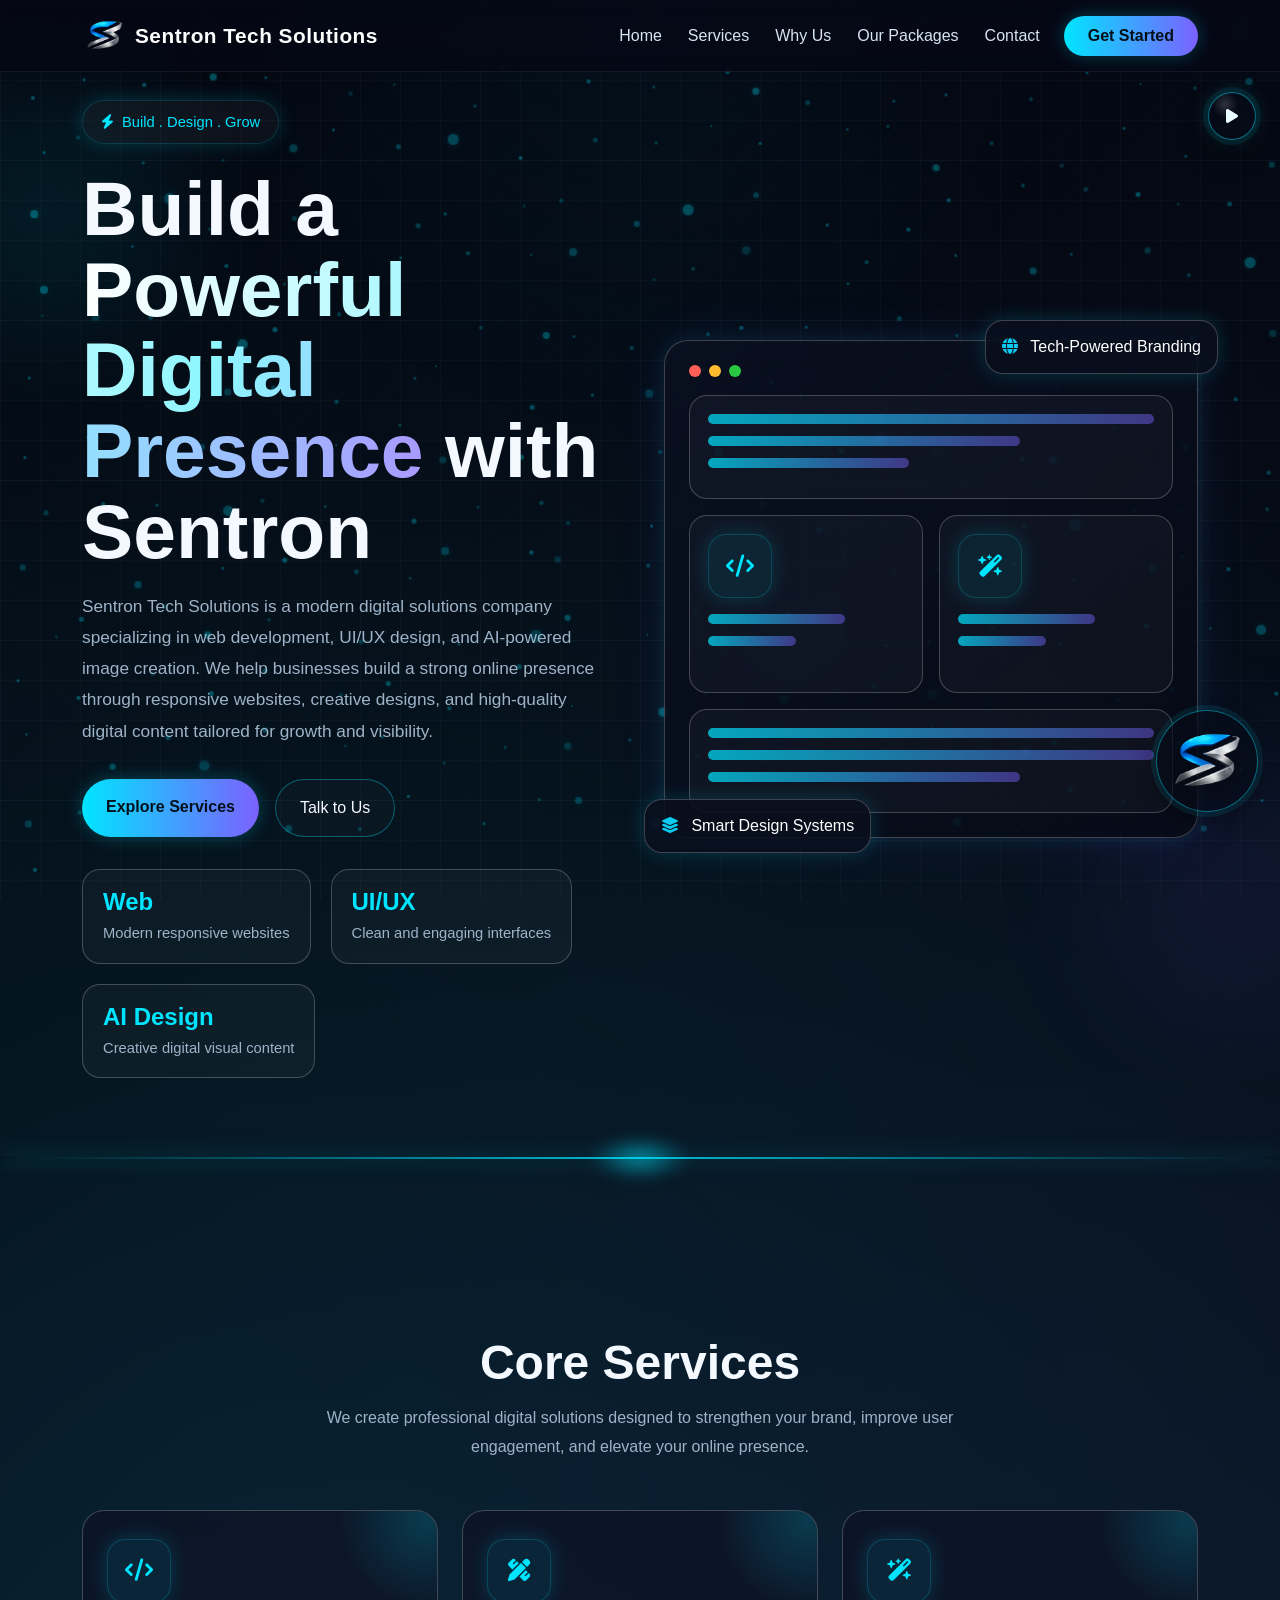
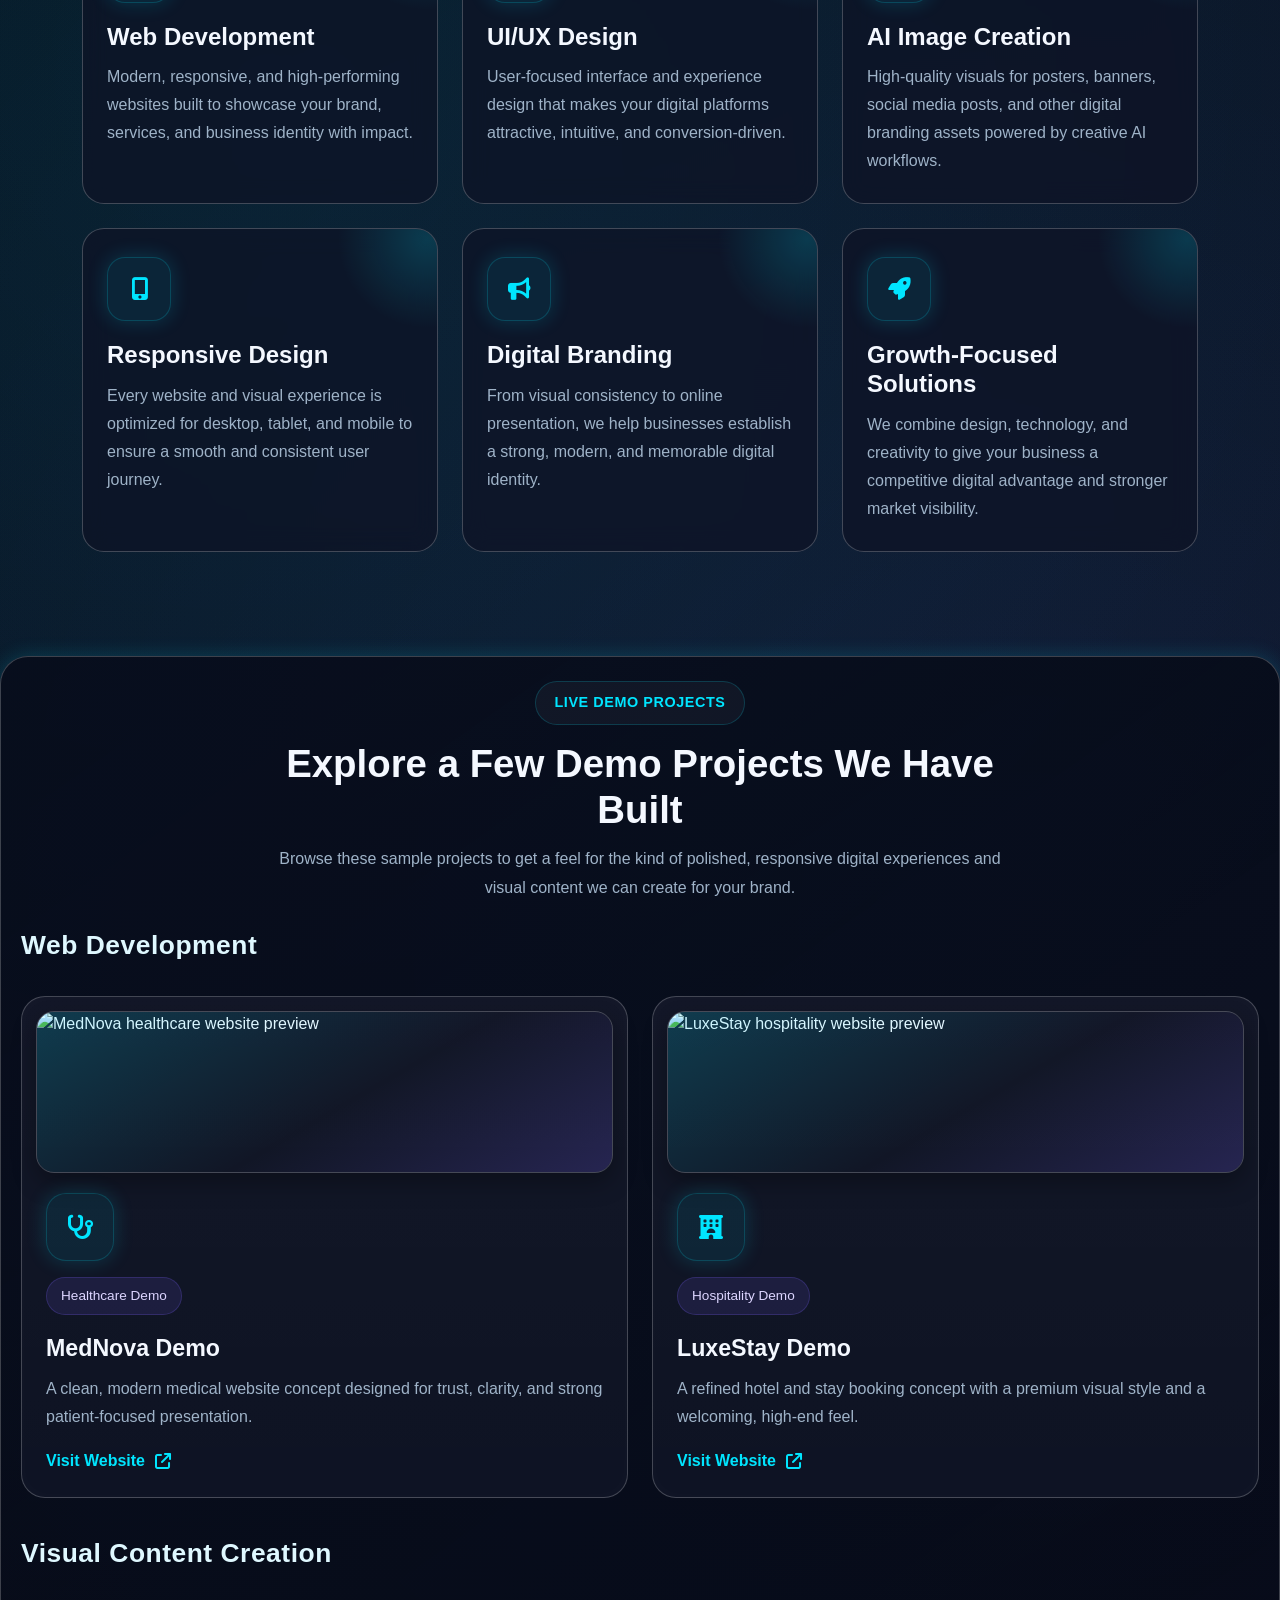
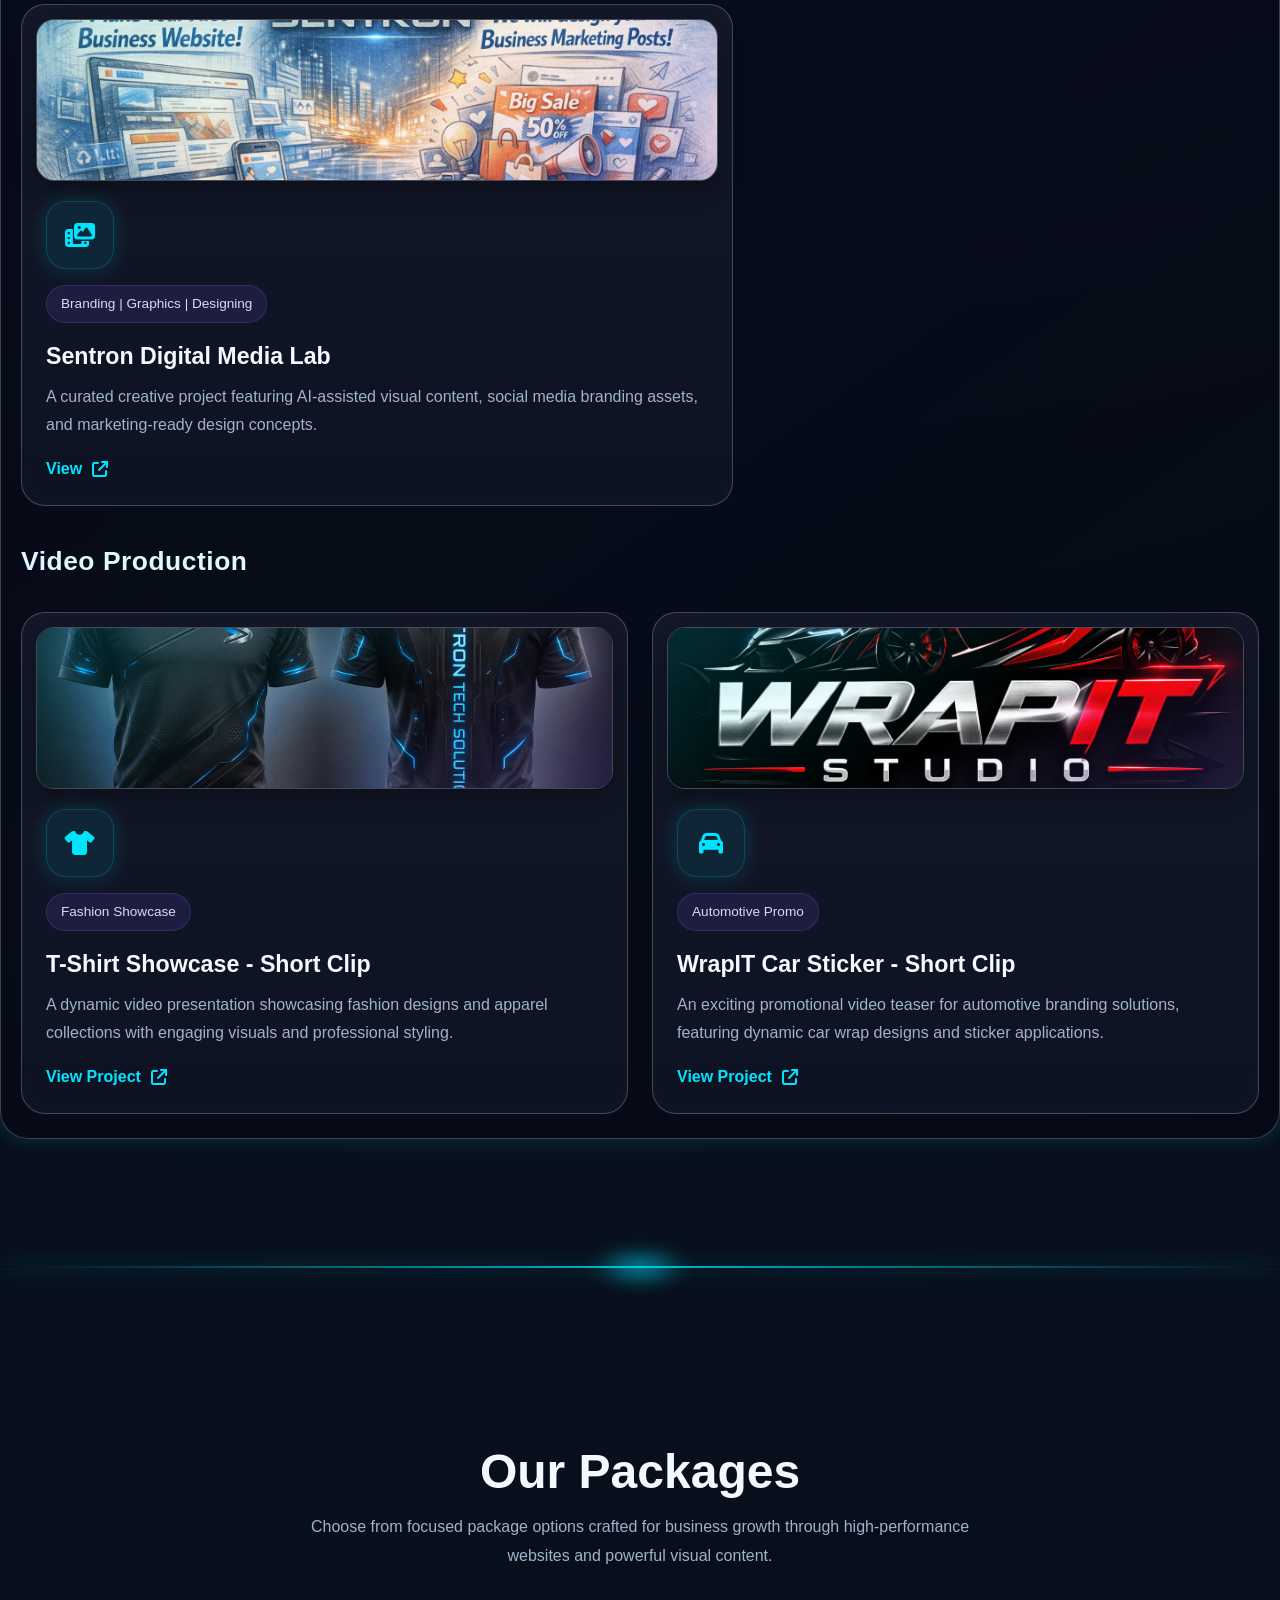
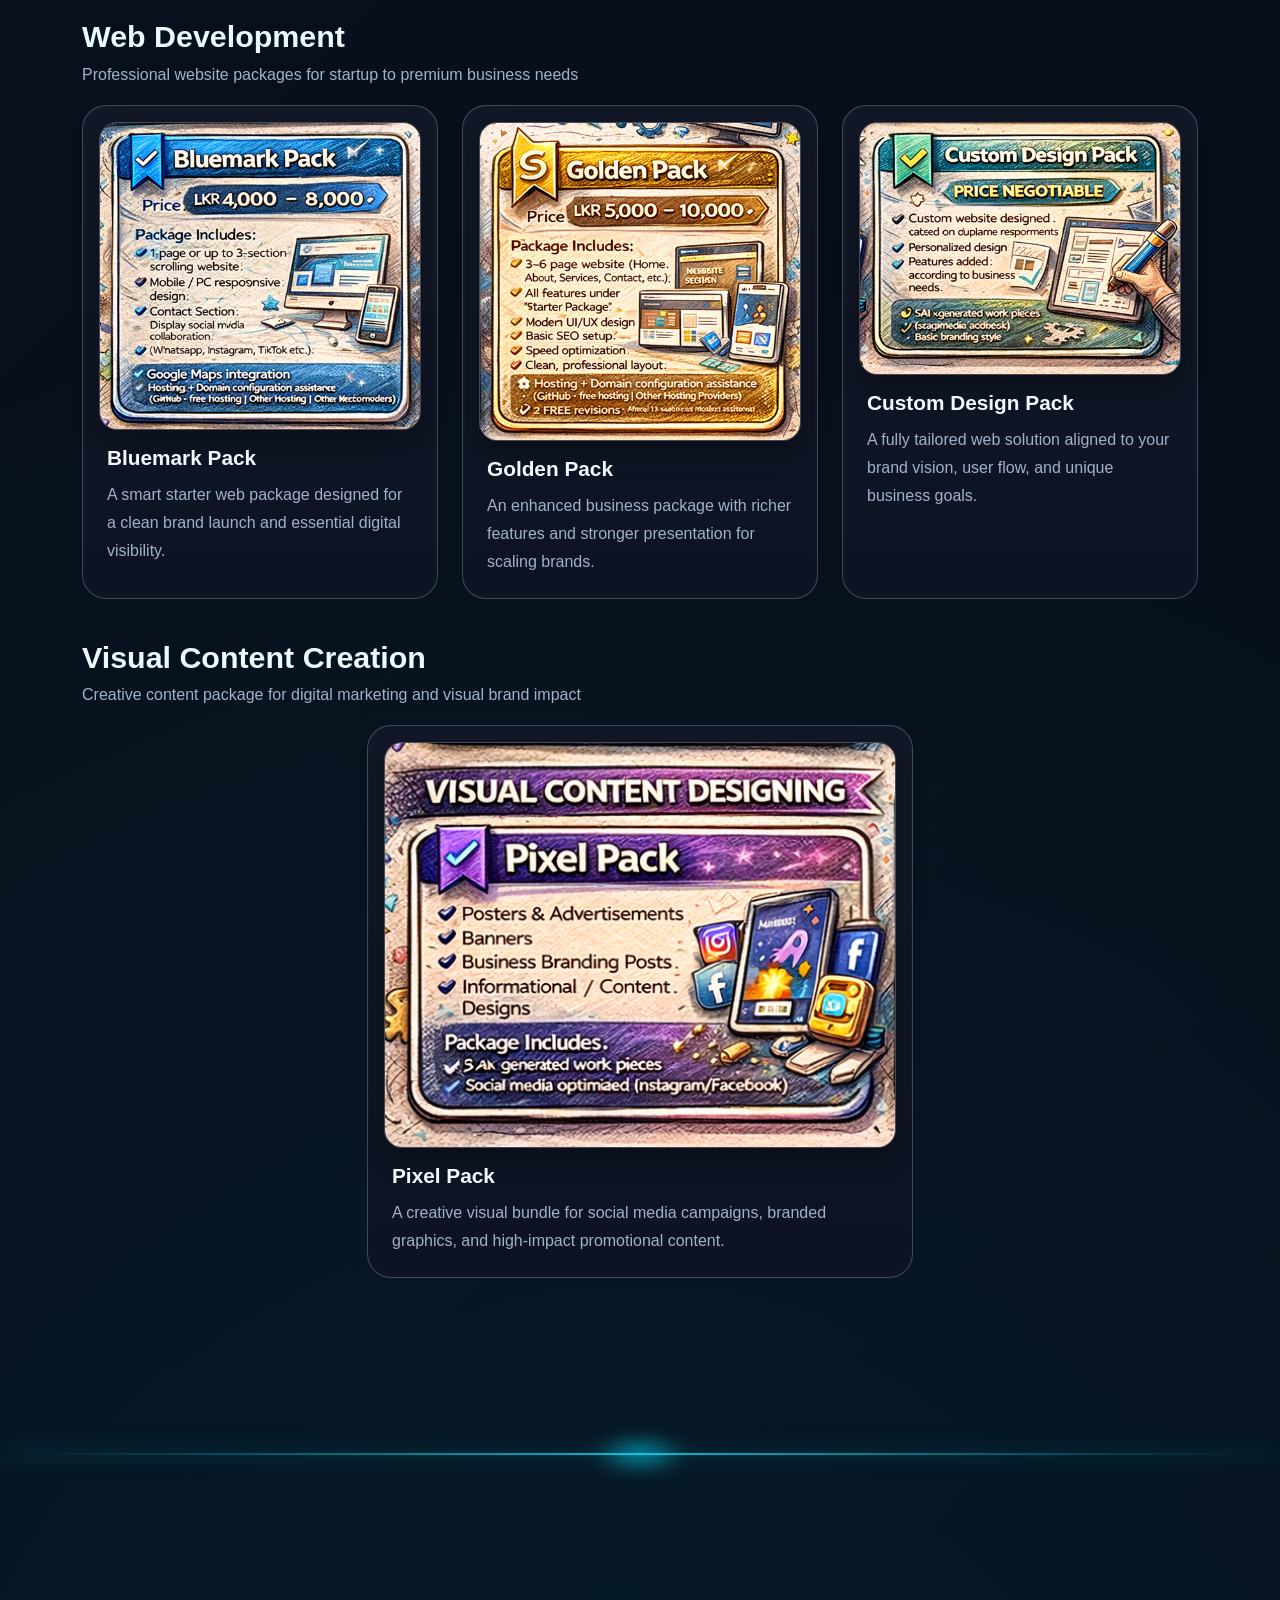
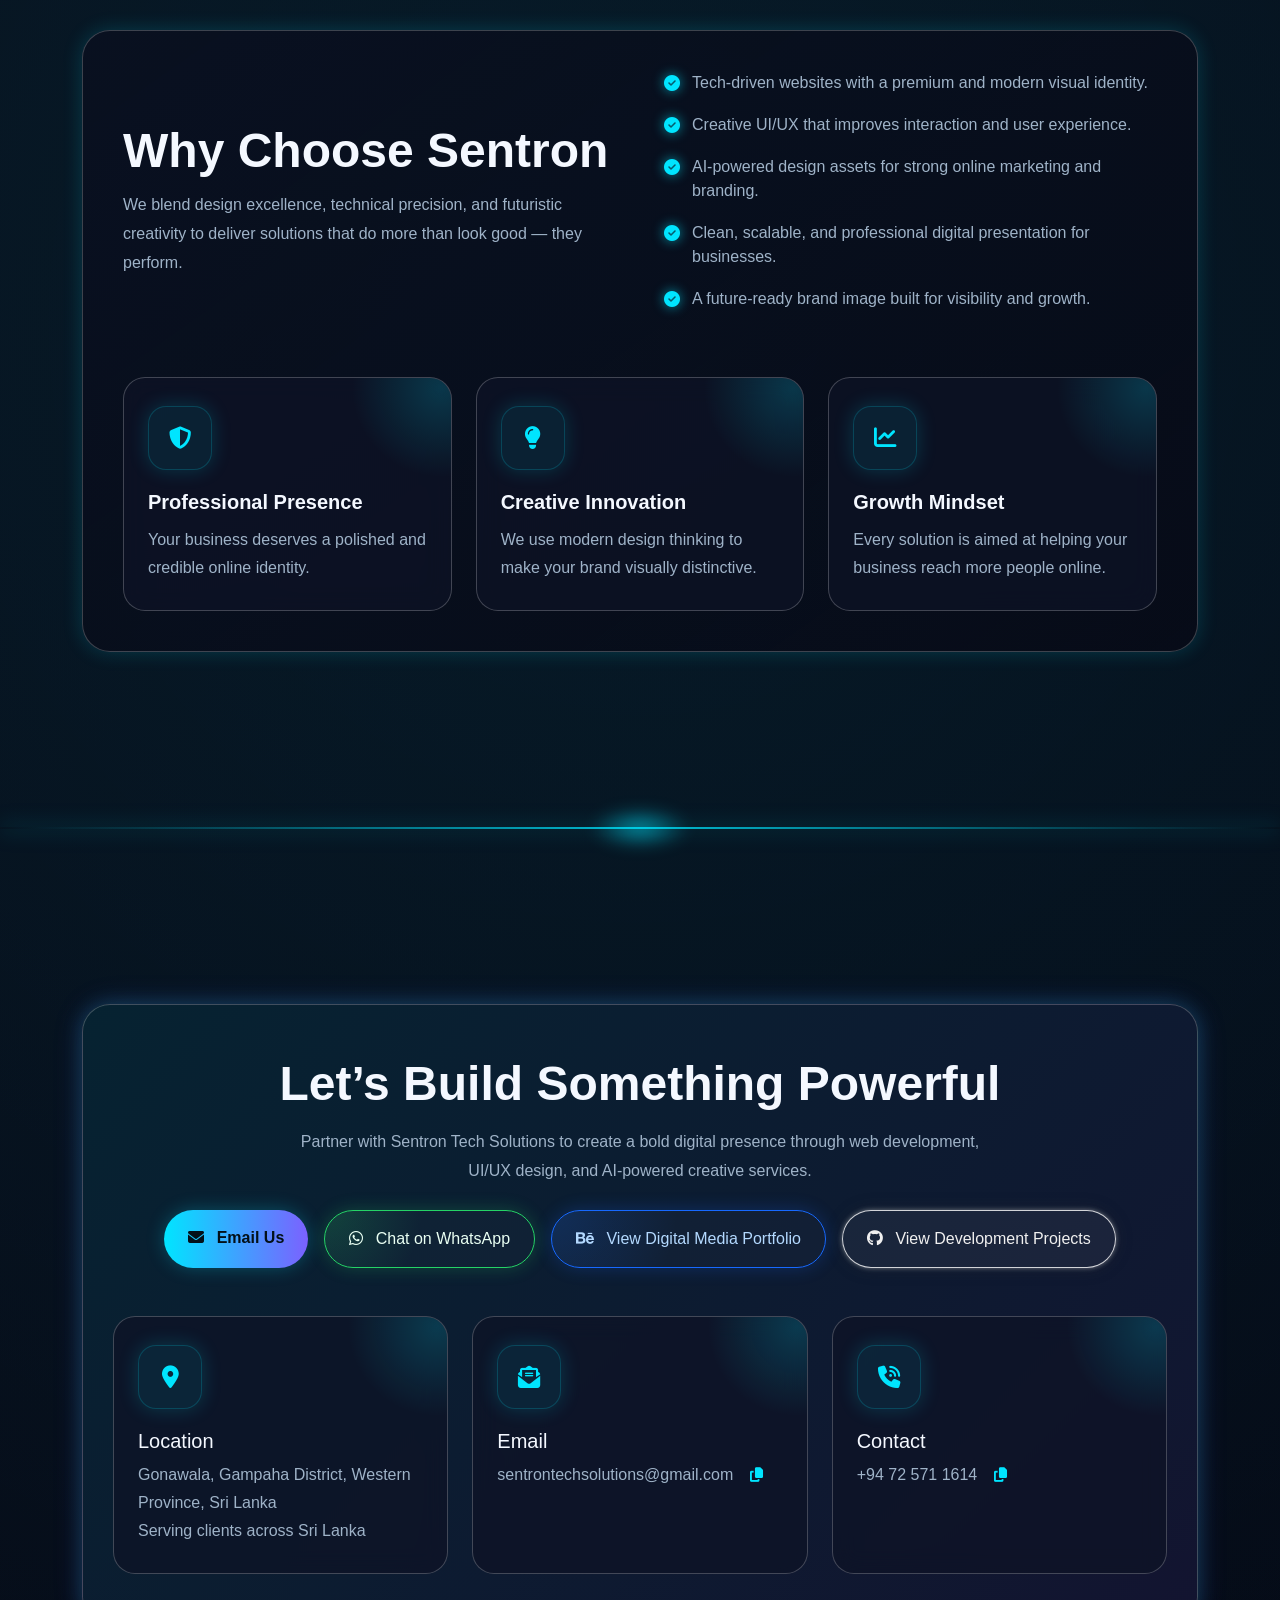
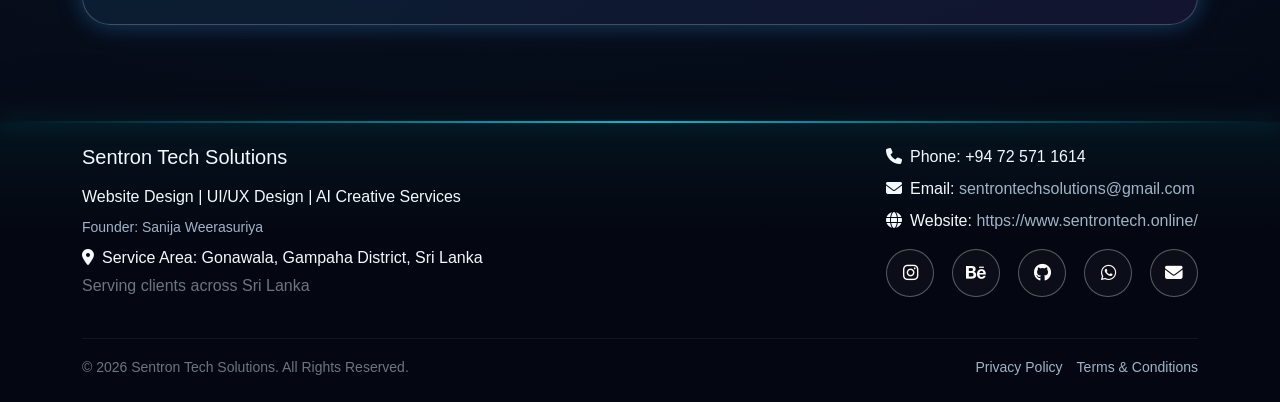
==== commit af84fc48: "www.sentrontech.online update" ====
--- a/index.html
+++ b/index.html
@@ -10,7 +10,7 @@
     <meta name="author" content="Sentron Tech Solutions" />
     <meta name="theme-color" content="#060816" />
 
-    <link rel="canonical" href="https://sentrontech.online/" />
+    <link rel="canonical" href="https://www.sentrontech.online/" />
 
     <meta property="og:locale" content="en_LK" />
     <meta property="og:type" content="website" />
@@ -18,8 +18,8 @@
     <meta property="og:title" content="Sentron Tech Solutions | Web Design, UI/UX & AI Creative Services" />
     <meta property="og:description"
         content="Modern web development, UI/UX design, digital branding, and AI-powered visual content services for businesses in Sri Lanka." />
-    <meta property="og:url" content="https://sentrontech.online/" />
-    <meta property="og:image" content="https://sentrontech.online/assets/logo.png" />
+    <meta property="og:url" content="https://www.sentrontech.online/" />
+    <meta property="og:image" content="https://www.sentrontech.online/assets/logo.png" />
     <meta property="og:image:alt" content="Sentron Tech Solutions branded web design and AI creative services preview" />
     <meta property="og:image:width" content="1200" />
     <meta property="og:image:height" content="630" />
@@ -28,7 +28,7 @@
     <meta name="twitter:title" content="Sentron Tech Solutions | Web Design, UI/UX & AI Creative Services" />
     <meta name="twitter:description"
         content="Responsive websites, UI/UX design, digital branding, and AI-powered creative services for growing businesses." />
-    <meta name="twitter:image" content="https://sentrontech.online/assets/og-image.png" />
+    <meta name="twitter:image" content="https://www.sentrontech.online/assets/og-image.png" />
     <meta name="twitter:image:alt" content="Sentron Tech Solutions branded web design and AI creative services preview" />
 
     <title>Sentron Tech Solutions | Web Design, UI/UX & AI Creative Services</title>
@@ -54,11 +54,11 @@
             "@graph": [
                 {
                     "@type": "Organization",
-                    "@id": "https://sentrontech.online/#organization",
+                    "@id": "https://www.sentrontech.online/#organization",
                     "name": "Sentron Tech Solutions",
-                    "url": "https://sentrontech.online/",
-                    "logo": "https://sentrontech.online/assets/logo.png",
-                    "image": "https://sentrontech.online/assets/logo.png",
+                    "url": "https://www.sentrontech.online/",
+                    "logo": "https://www.sentrontech.online/assets/logo.png",
+                    "image": "https://www.sentrontech.online/assets/logo.png",
                     "description": "Sentron Tech Solutions provides web development, UI/UX design, digital branding, and AI-powered creative services for businesses in Sri Lanka.",
                     "founder": {
                         "@type": "Person",
@@ -103,29 +103,29 @@
                 },
                 {
                     "@type": "WebSite",
-                    "@id": "https://sentrontech.online/#website",
-                    "url": "https://sentrontech.online/",
+                    "@id": "https://www.sentrontech.online/#website",
+                    "url": "https://www.sentrontech.online/",
                     "name": "Sentron Tech Solutions",
                     "publisher": {
-                        "@id": "https://sentrontech.online/#organization"
+                        "@id": "https://www.sentrontech.online/#organization"
                     },
                     "inLanguage": "en-LK"
                 },
                 {
                     "@type": "WebPage",
-                    "@id": "https://sentrontech.online/#webpage",
-                    "url": "https://sentrontech.online/",
+                    "@id": "https://www.sentrontech.online/#webpage",
+                    "url": "https://www.sentrontech.online/",
                     "name": "Sentron Tech Solutions | Web Design, UI/UX & AI Creative Services",
                     "description": "Sentron Tech Solutions builds responsive websites, UI/UX designs, digital branding assets, and AI-powered visual content for businesses in Sri Lanka.",
                     "isPartOf": {
-                        "@id": "https://sentrontech.online/#website"
+                        "@id": "https://www.sentrontech.online/#website"
                     },
                     "about": {
-                        "@id": "https://sentrontech.online/#organization"
+                        "@id": "https://www.sentrontech.online/#organization"
                     },
                     "primaryImageOfPage": {
                         "@type": "ImageObject",
-                        "url": "https://sentrontech.online/assets/og-image.png",
+                        "url": "https://www.sentrontech.online/assets/og-image.png",
                         "width": 1200,
                         "height": 630
                     },
@@ -784,7 +784,7 @@
                     <div class="contact-info footer-contact-block">
                         <p class="mb-2"><i class="fa-solid fa-phone me-2"></i>Phone: +94 72 571 1614</p>
                         <p class="mb-2"><i class="fa-solid fa-envelope me-2"></i>Email: <a href="mailto:sentrontechsolutions@gmail.com" class="text-decoration-none">sentrontechsolutions@gmail.com</a></p>
-                        <p class="mb-3"><i class="fa-solid fa-globe me-2"></i>Website: <a href="https://sentrontech.online/" target="_blank" rel="noopener noreferrer" class="text-decoration-none">https://sentrontech.online/</a></p>
+                        <p class="mb-3"><i class="fa-solid fa-globe me-2"></i>Website: <a href="https://www.sentrontech.online/" target="_blank" rel="noopener noreferrer" class="text-decoration-none">https://www.sentrontech.online/</a></p>
                         <div class="social-links footer-contact-social">
                             <a href="https://www.instagram.com/sentrontech/" target="_blank" rel="noopener noreferrer"
                                 class="me-3" aria-label="Sentron Tech Solutions on Instagram"><i
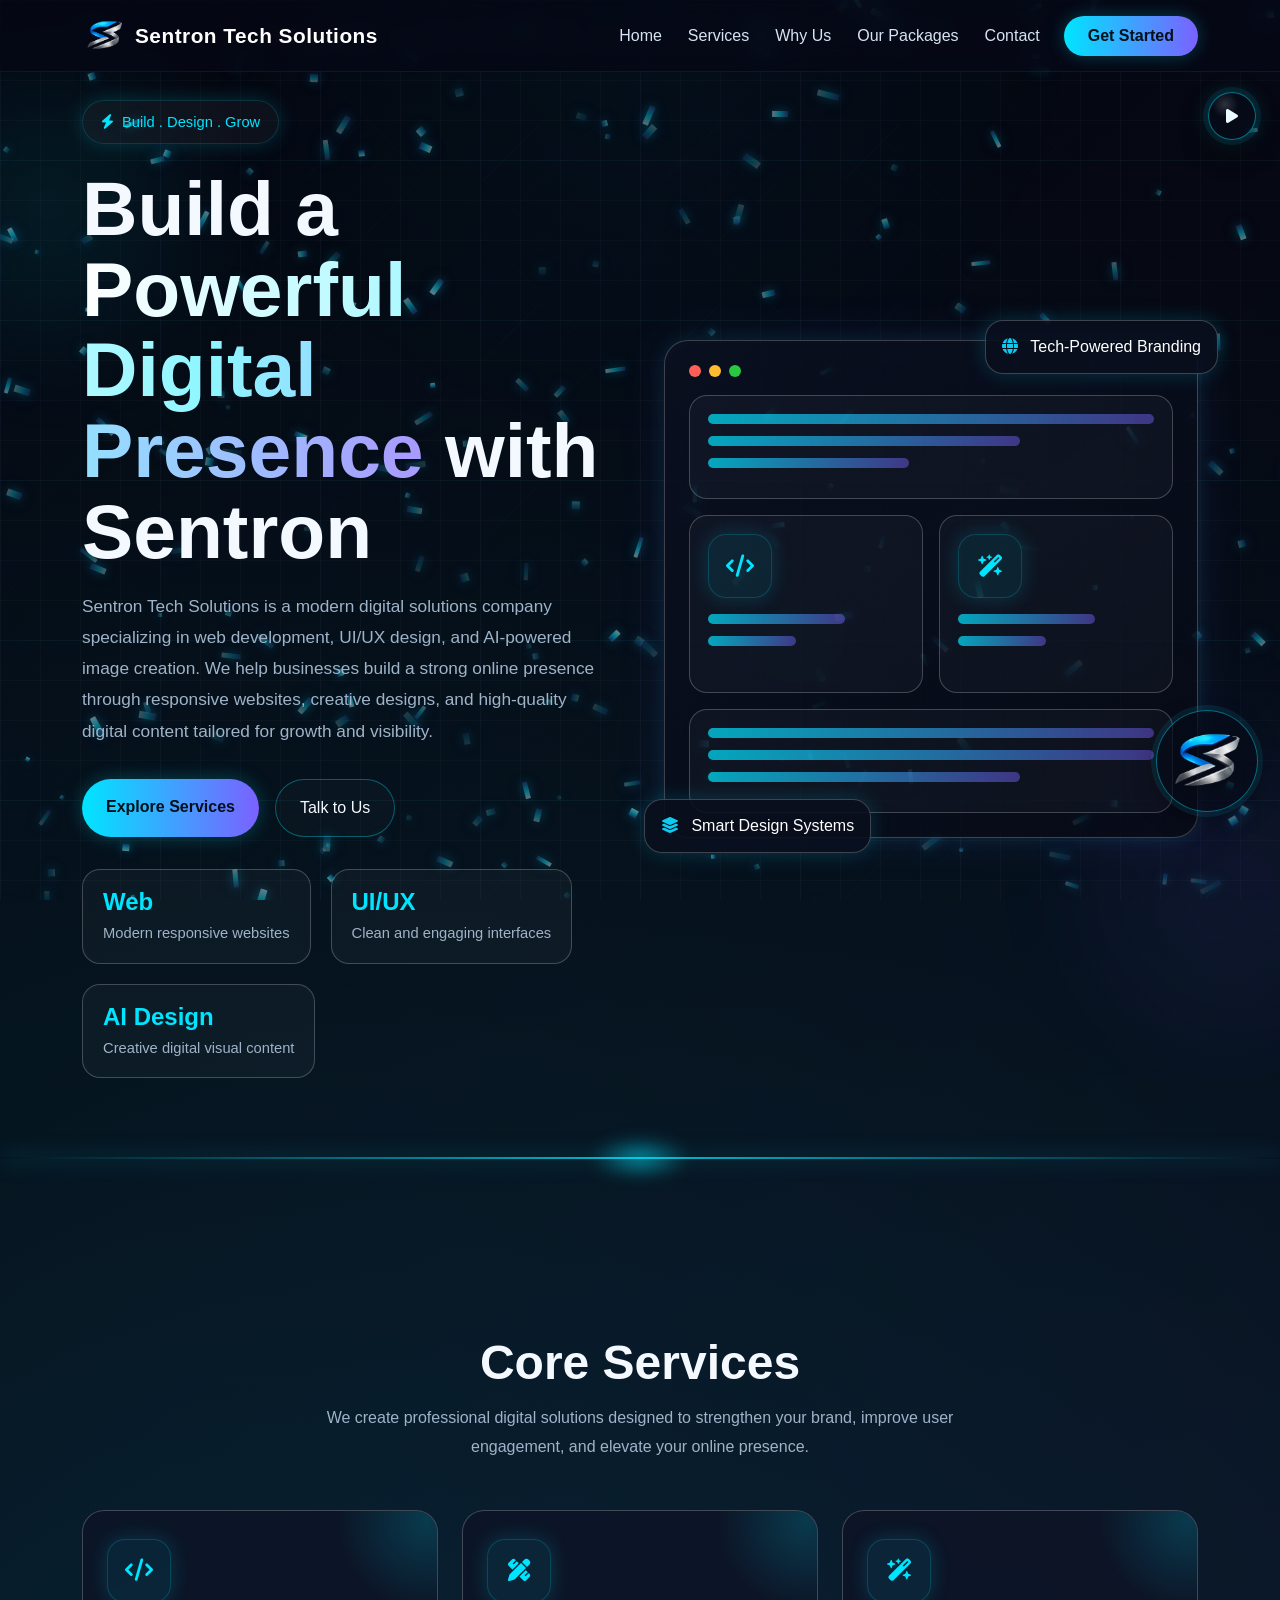
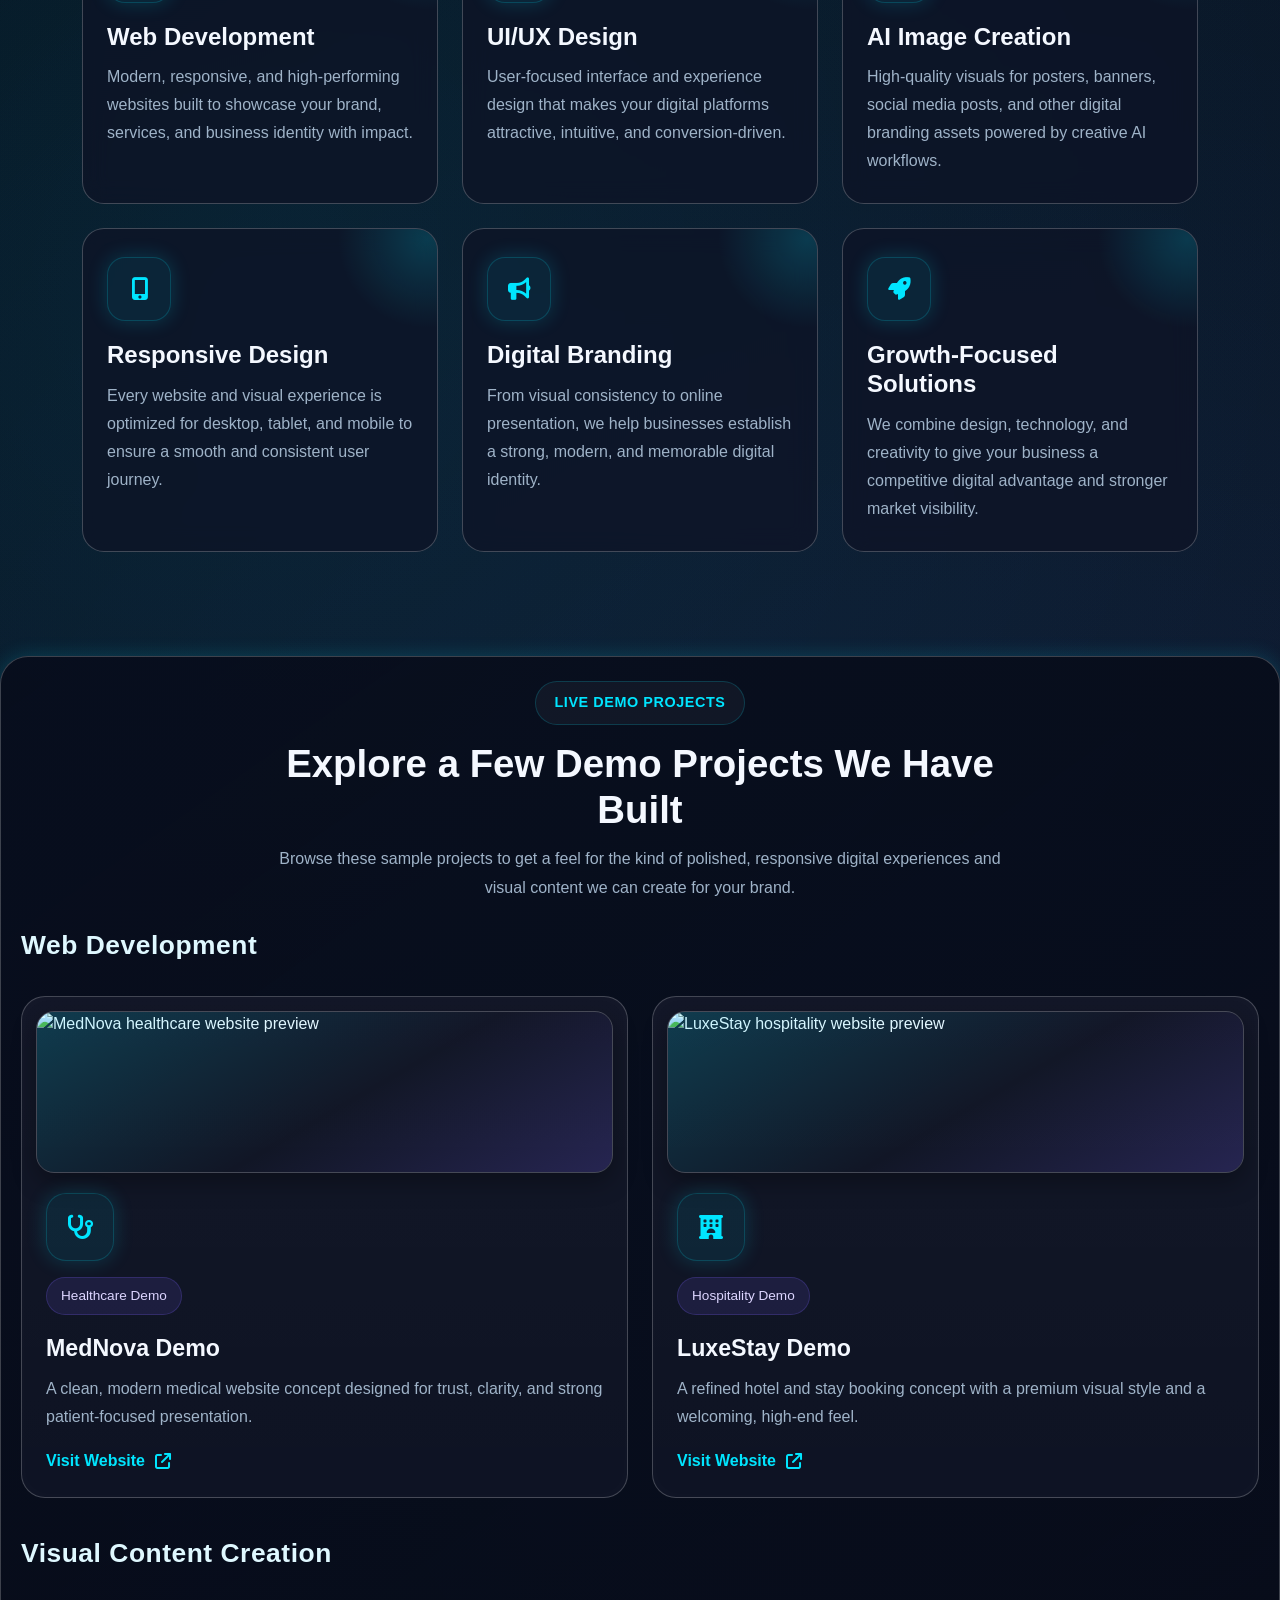
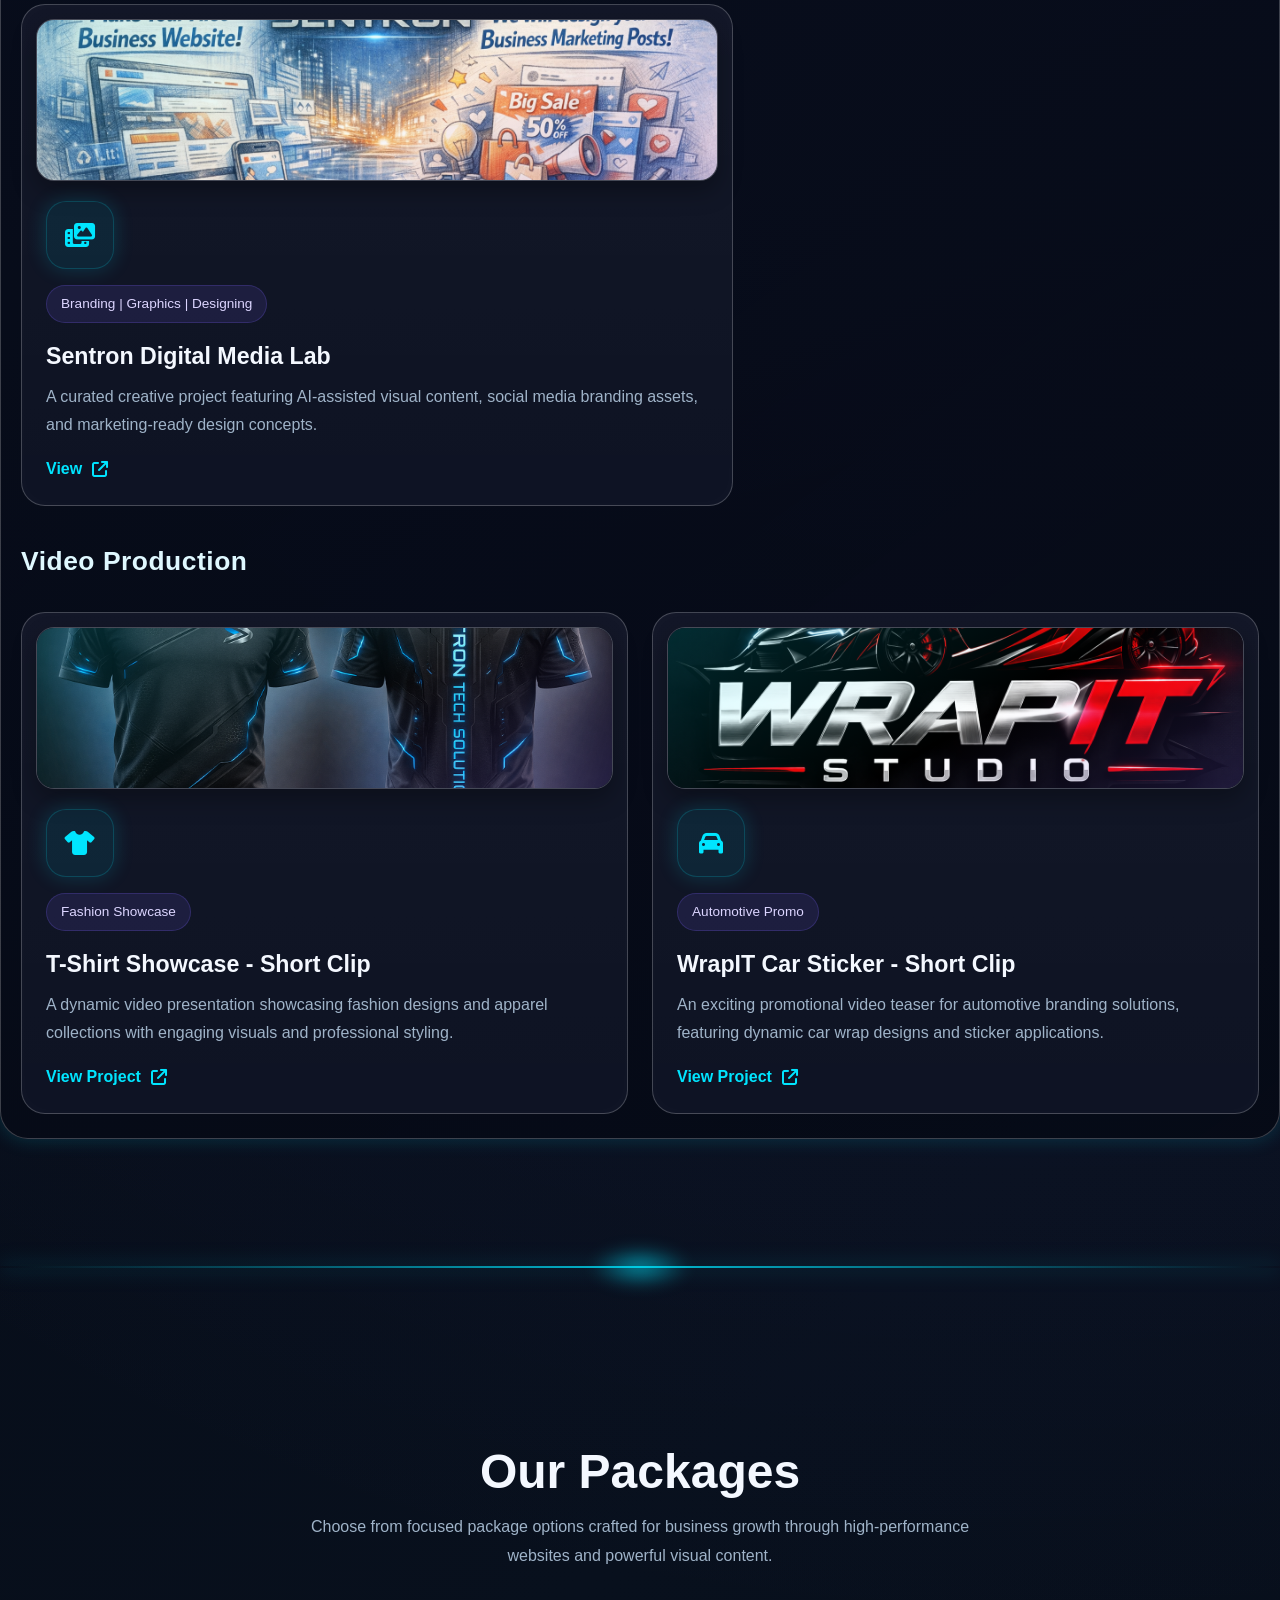
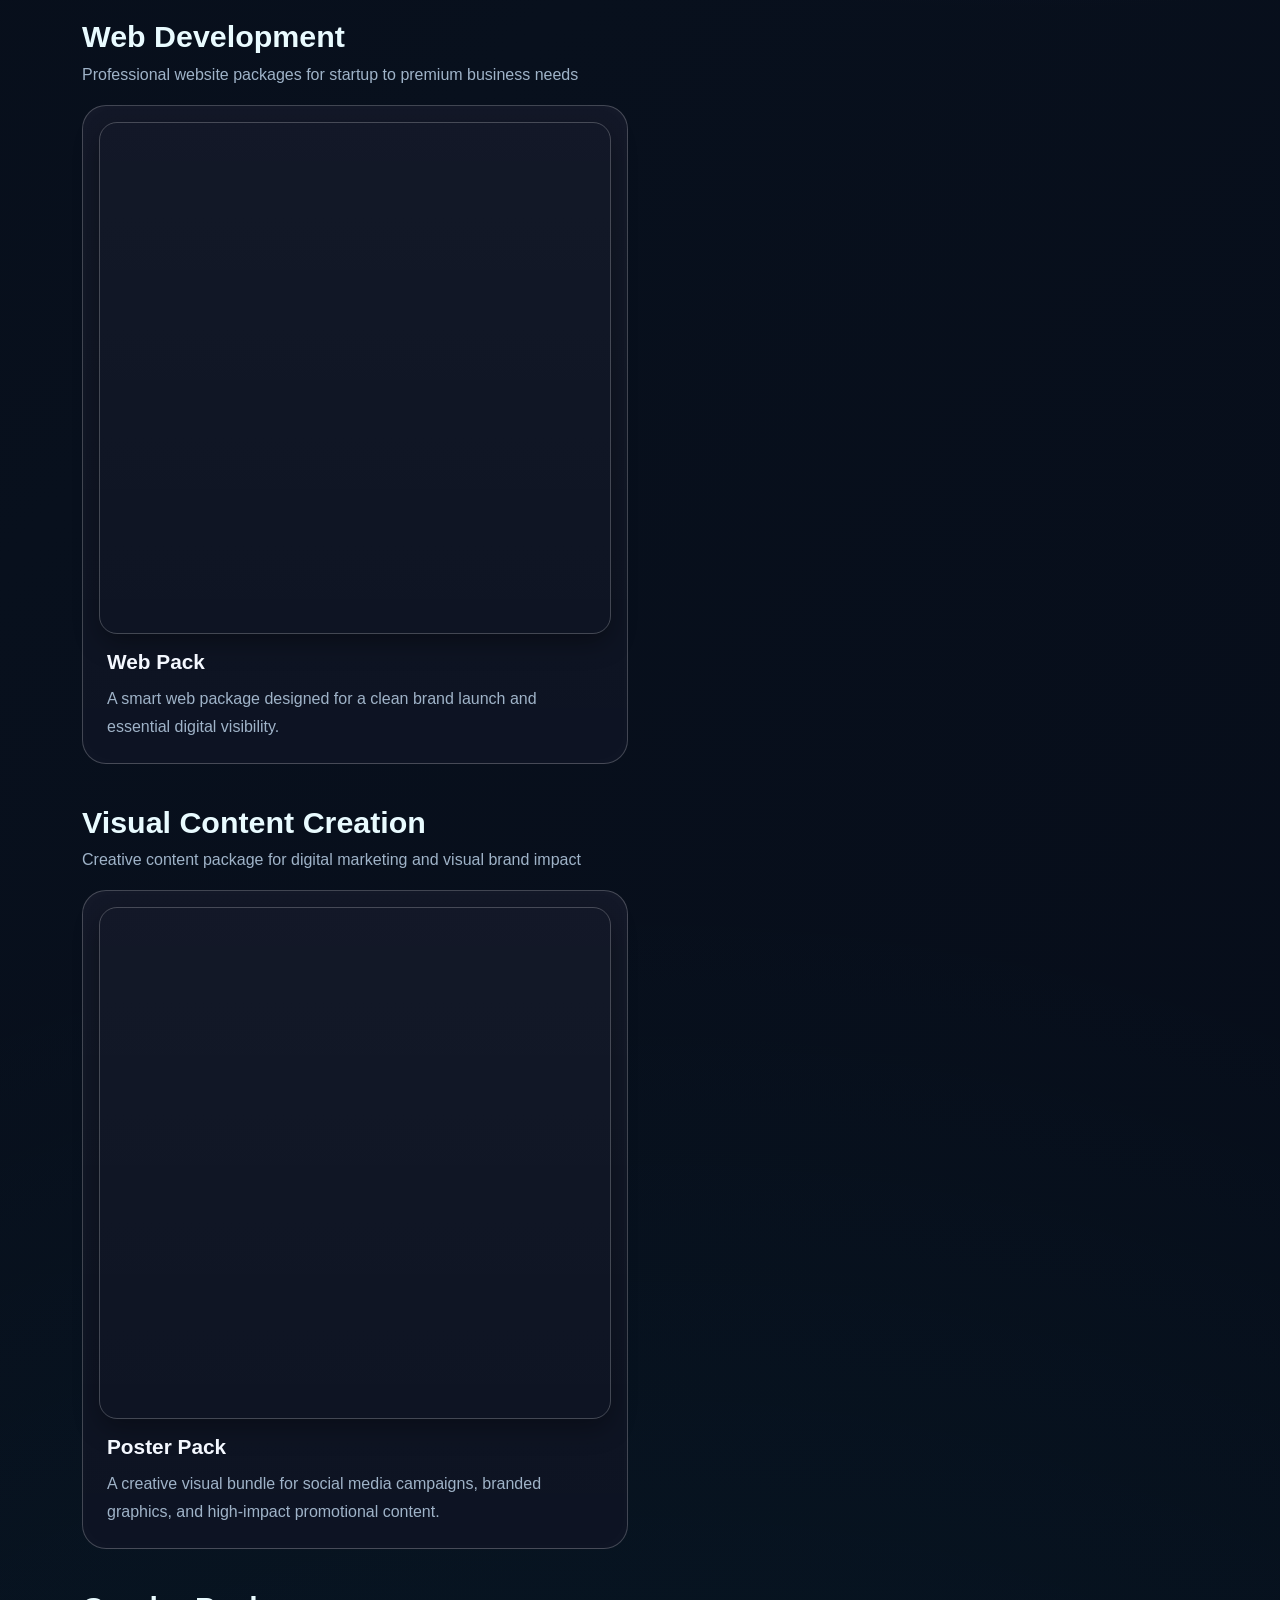
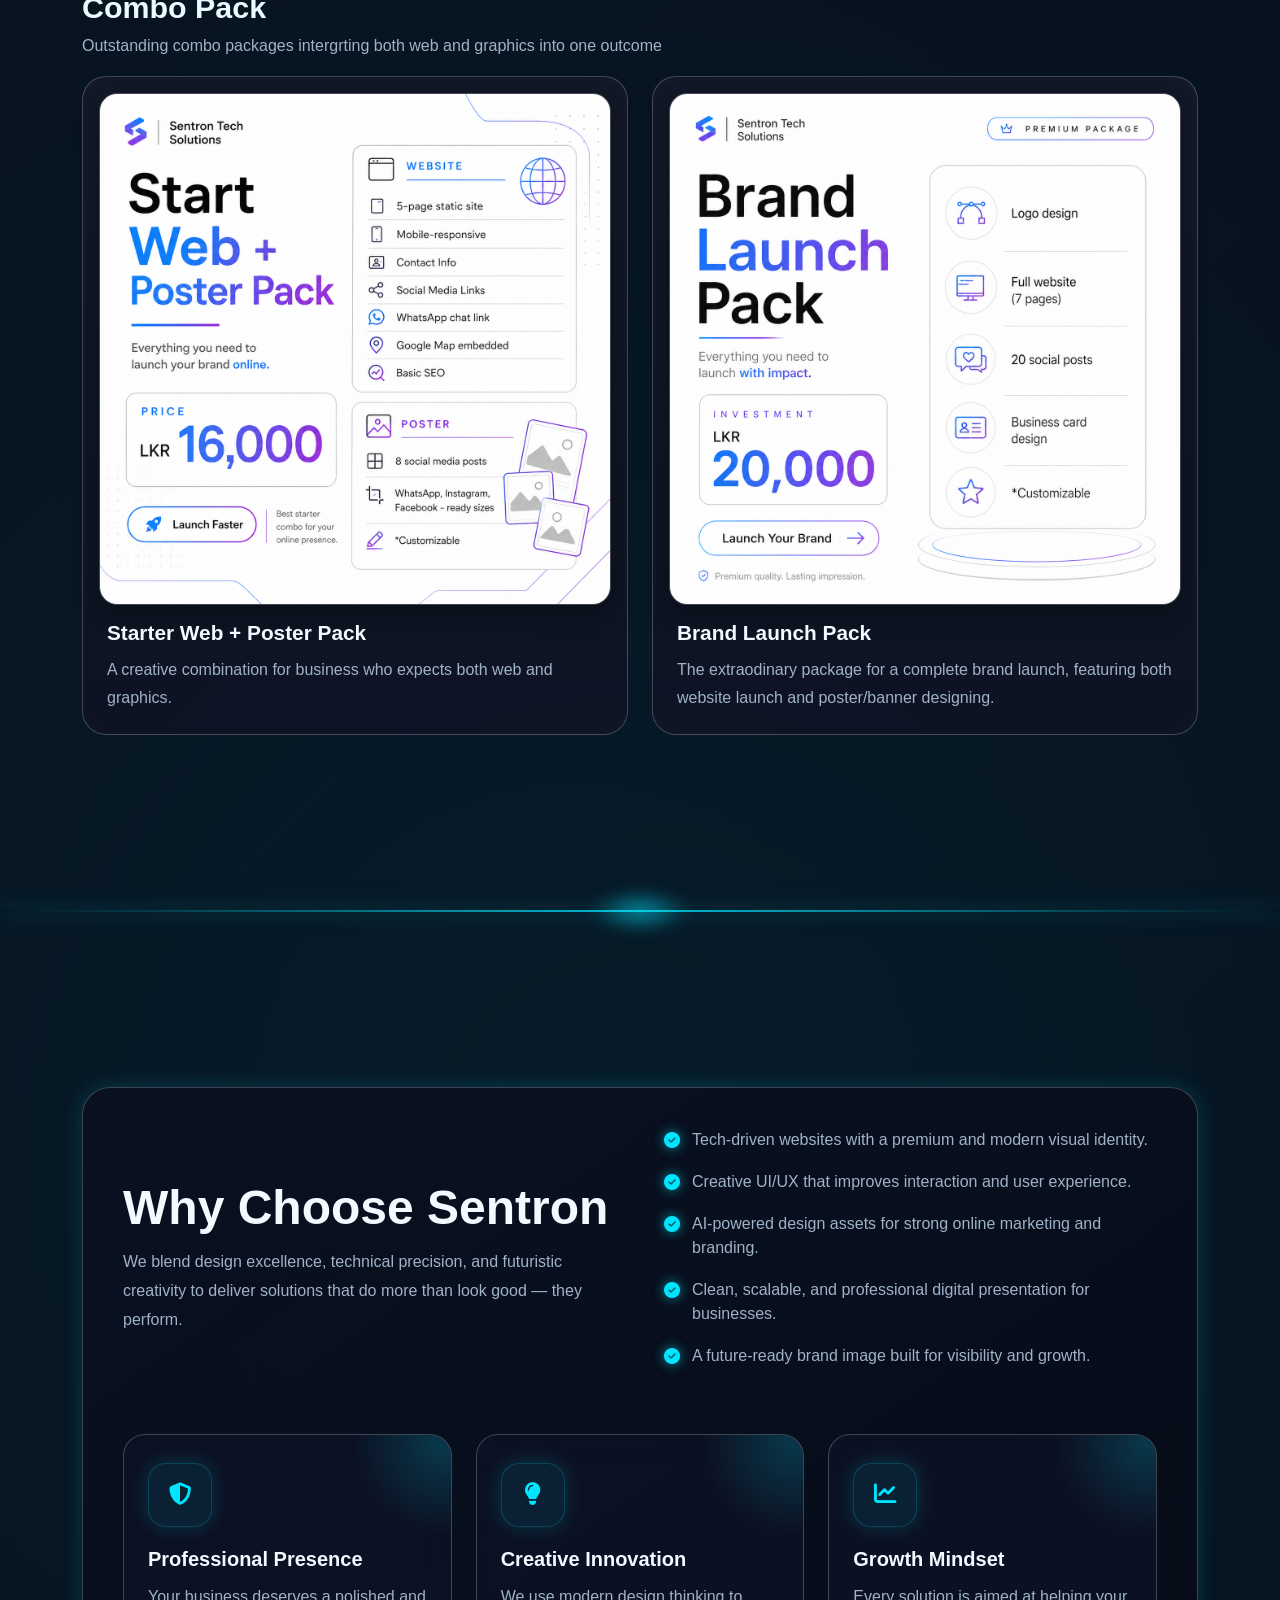
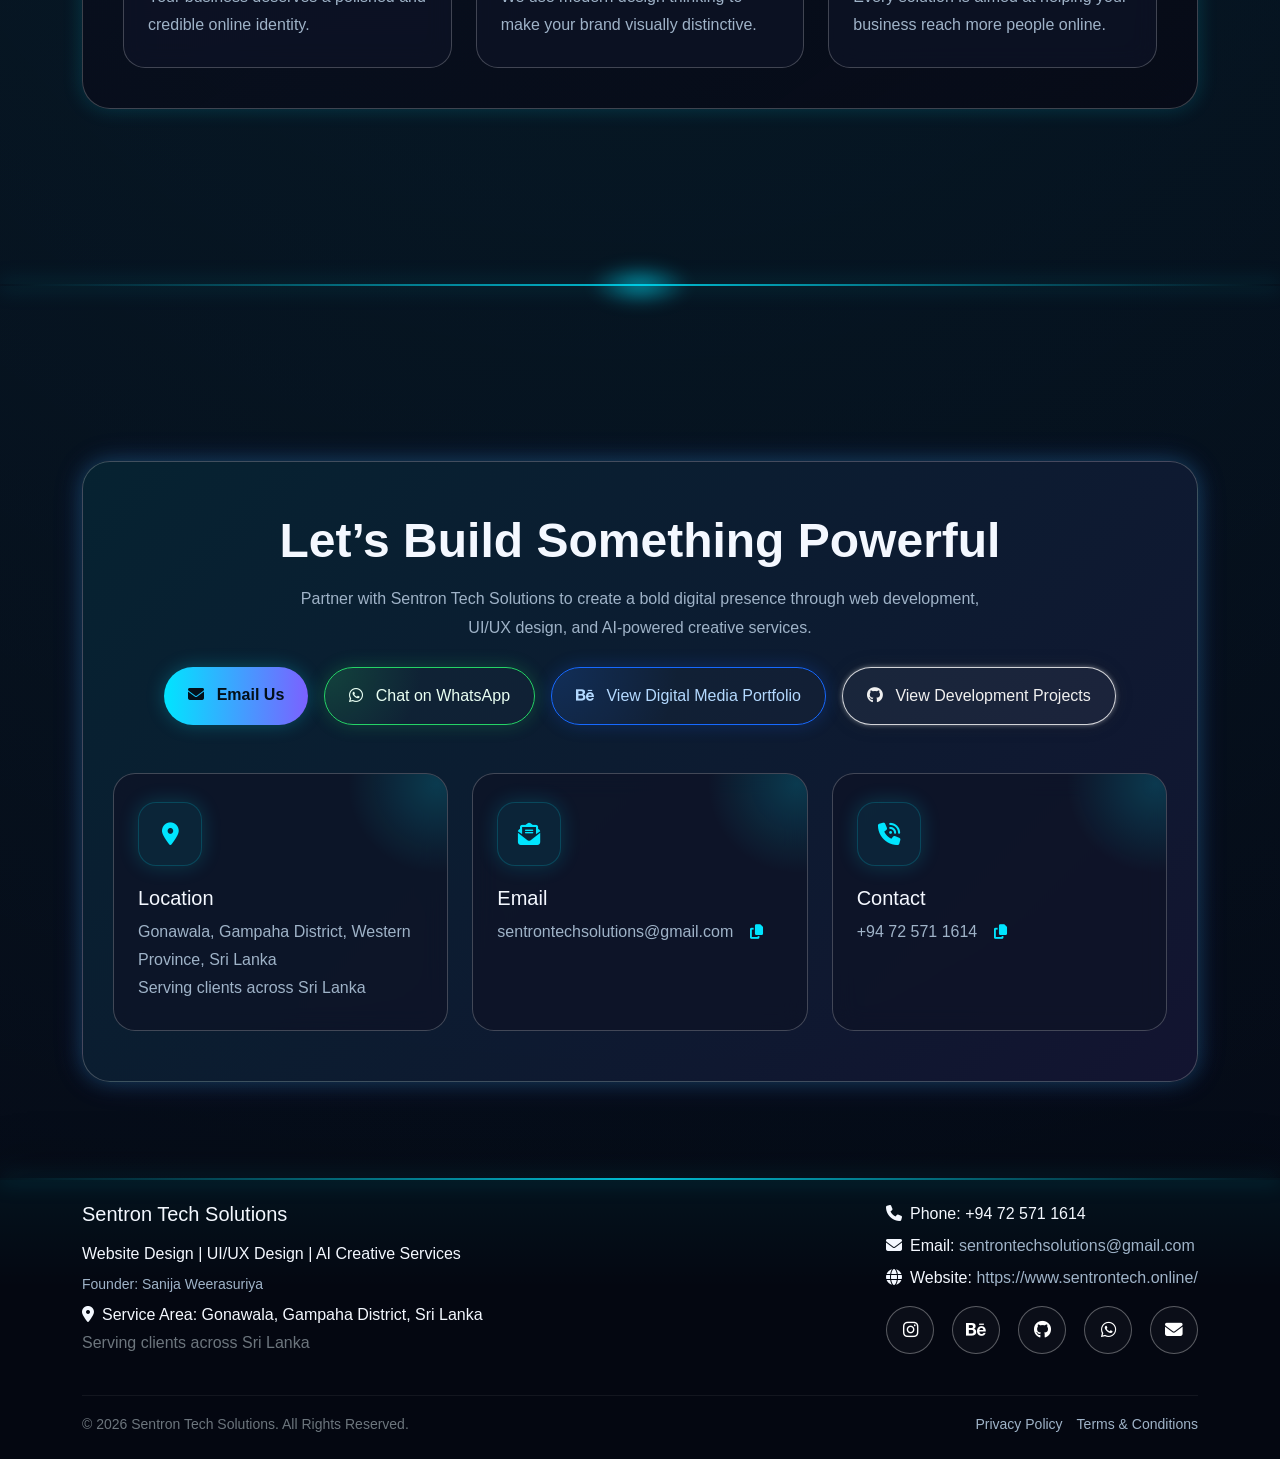
==== commit 04fb55e7: "Update 17.05.2026 Packages changed Background animation changed" ====
--- a/index.html
+++ b/index.html
@@ -537,7 +537,8 @@
 
     <!-- Packages -->
     <section class="py-5" id="packages">
-        <div class="container py-5">
+        <div class="container py-5 align-items-center">
+
             <div class="text-center mb-5 reveal">
                 <h2 class="section-title">Our Packages</h2>
                 <p class="section-subtitle">
@@ -546,79 +547,106 @@
                 </p>
             </div>
 
-            <div class="package-group reveal">
+            <!-- Web Development -->
+            <div class="package-group reveal ">
                 <div class="package-group-head">
                     <h3>Web Development</h3>
                     <span>Professional website packages for startup to premium business needs</span>
                 </div>
 
                 <div class="row g-4">
-                    <div class="col-md-6 col-xl-4">
+
+                    <div class="col-md-4 col-xl-6">
                         <div class="package-card">
                             <div class="package-image-wrap">
-                                <img src="assets/packages/web/blumark-pack.png" alt="Bluemark Pack details"
+                                <img src="assets/packages/web/web-pack.png" alt="Bluemark Pack details"
                                     class="package-image" width="495" height="474" loading="lazy" decoding="async">
                             </div>
                             <div class="package-content">
-                                <h4>Bluemark Pack</h4>
-                                <p>A smart starter web package designed for a clean brand launch and essential digital
+                                <h4>Web Pack</h4>
+                                <p>A smart web package designed for a clean brand launch and essential digital
                                     visibility.</p>
                             </div>
                         </div>
                     </div>
 
-                    <div class="col-md-6 col-xl-4">
-                        <div class="package-card">
-                            <div class="package-image-wrap">
-                                <img src="assets/packages/web/golden-pack.png" alt="Golden Pack details"
-                                    class="package-image" width="500" height="495" loading="lazy" decoding="async">
-                            </div>
-                            <div class="package-content">
-                                <h4>Golden Pack</h4>
-                                <p>An enhanced business package with richer features and stronger presentation for
-                                    scaling brands.</p>
-                            </div>
-                        </div>
-                    </div>
-
-                    <div class="col-md-6 col-xl-4">
-                        <div class="package-card">
-                            <div class="package-image-wrap">
-                                <img src="assets/packages/web/customweb-pack.png" alt="Custom Design Pack details"
-                                    class="package-image" width="501" height="394" loading="lazy" decoding="async">
-                            </div>
-                            <div class="package-content">
-                                <h4>Custom Design Pack</h4>
-                                <p>A fully tailored web solution aligned to your brand vision, user flow, and unique
-                                    business goals.</p>
-                            </div>
-                        </div>
-                    </div>
-                </div>
-            </div>
-
+                </div>
+            </div>
+
+            <!-- Visual Content Cretion -->
             <div class="package-group reveal">
                 <div class="package-group-head">
                     <h3>Visual Content Creation</h3>
                     <span>Creative content package for digital marketing and visual brand impact</span>
                 </div>
 
-                <div class="row g-4 justify-content-center">
-                    <div class="col-md-8 col-lg-7 col-xl-6">
+                <div class="row g-4 ">
+
+                    <!-- Poster Pack -->
+                    <div class="col-md-4 col-xl-6">
                         <div class="package-card">
                             <div class="package-image-wrap">
-                                <img src="assets/packages/vcontent/vcontent-pack.png" alt="Pixel Pack details"
+                                <img src="assets/packages/vcontent/poster-pack.png" alt="Poster Pack details"
                                     class="package-image" width="504" height="399" loading="lazy" decoding="async">
                             </div>
                             <div class="package-content">
-                                <h4>Pixel Pack</h4>
+                                <h4>Poster Pack</h4>
                                 <p>A creative visual bundle for social media campaigns, branded graphics, and
                                     high-impact promotional content.</p>
                             </div>
                         </div>
                     </div>
-                </div>
-            </div>
+
+
+                </div>
+            </div>
+
+
+            <!-- Combo Pack -->
+            <div class="package-group reveal">
+                <div class="package-group-head">
+                    <h3>Combo Pack</h3>
+                    <span>Outstanding combo packages intergrting both web and graphics into one outcome</span>
+                </div>
+
+
+                <div class="row g-4">
+
+                    <!-- Starter Web + Poster Pack -->
+                    <div class="col-md-4 col-xl-6">
+                        <div class="package-card">
+                            <div class="package-image-wrap">
+                                <img src="assets/packages/combo/starter-web-poster-pack.png" alt="Starter Web + Poster Pack details"
+                                    class="package-image" width="504" height="399" loading="lazy" decoding="async">
+                            </div>
+                            <div class="package-content">
+                                <h4>Starter Web + Poster Pack</h4>
+                                <p>A creative combination for business who expects both web and graphics.</p>
+                            </div>
+                        </div>
+                    </div>
+
+                    <!-- Brand Launch Pack -->
+                    <div class="col-md-4 col-xl-6">
+                        <div class="package-card">
+                            <div class="package-image-wrap">
+                                <img src="assets/packages/combo/brand-launch-pack.png" alt="Brand Launch Pack details"
+                                    class="package-image" width="504" height="399" loading="lazy" decoding="async">
+                            </div>
+                            <div class="package-content">
+                                <h4>Brand Launch Pack</h4>
+                                <p>The extraodinary package for a complete brand launch, featuring both website launch and poster/banner designing.</p>
+                            </div>
+                        </div>
+                    </div>
+
+                </div>
+
+               
+
+            </div>
+
+
         </div>
     </section>
 
--- a/style.css
+++ b/style.css
@@ -170,7 +170,7 @@
 @media (prefers-reduced-motion: reduce) {
   body::before,
   body::after,
-  .digital-dot {
+  .digital-ash {
     animation: none;
   }
 
@@ -344,31 +344,49 @@
   overflow: hidden;
 }
 
-.digital-dot {
+.digital-ash {
   position: absolute;
-  width: var(--dot-size, 3px);
-  height: var(--dot-size, 3px);
-  border-radius: 50%;
-  background: rgba(0, 229, 255, var(--dot-alpha, 0.32));
-  box-shadow: 0 0 8px rgba(0, 229, 255, 0.16);
-  opacity: 0.82;
+  left: 0;
+  top: 0;
+  width: var(--ash-width, 4px);
+  height: var(--ash-height, 10px);
+  border-radius: 1px;
+  background: linear-gradient(
+    180deg,
+    rgba(204, 250, 255, var(--ash-alpha, 0.36)),
+    rgba(0, 229, 255, var(--ash-alpha, 0.36)) 48%,
+    rgba(80, 118, 255, 0.34)
+  );
+  box-shadow:
+    0 0 10px rgba(0, 229, 255, 0.34),
+    0 0 18px rgba(80, 118, 255, 0.18);
+  opacity: var(--ash-alpha, 0.36);
   transform: translate3d(0, 0, 0);
-  animation: digitalDotPulse var(--dot-pulse-duration, 7s) ease-in-out infinite;
-  will-change: transform, opacity;
-}
-
-@keyframes digitalDotPulse {
+  transform-origin: 50% 50%;
+  mix-blend-mode: screen;
+  animation: digitalAshFlicker var(--ash-pulse-duration, 4s) ease-in-out infinite;
+  will-change: transform, opacity, filter;
+}
+
+.digital-ash:nth-child(3n) {
+  border-radius: 0;
+}
+
+@keyframes digitalAshFlicker {
   0%, 100% {
-    opacity: 0.52;
+    filter: brightness(1);
+    opacity: calc(var(--ash-alpha, 0.36) * 0.86);
   }
   50% {
-    opacity: 0.9;
-  }
-}
-
-@media (max-width: 767.98px) {
-  .digital-dots-bg {
-    display: none !important;
+    filter: brightness(1.65);
+    opacity: calc(var(--ash-alpha, 0.36) * 1.45);
+  }
+}
+
+@media (prefers-reduced-motion: reduce) {
+  .digital-ash {
+    animation: none;
+    opacity: 0.26;
   }
 }
 
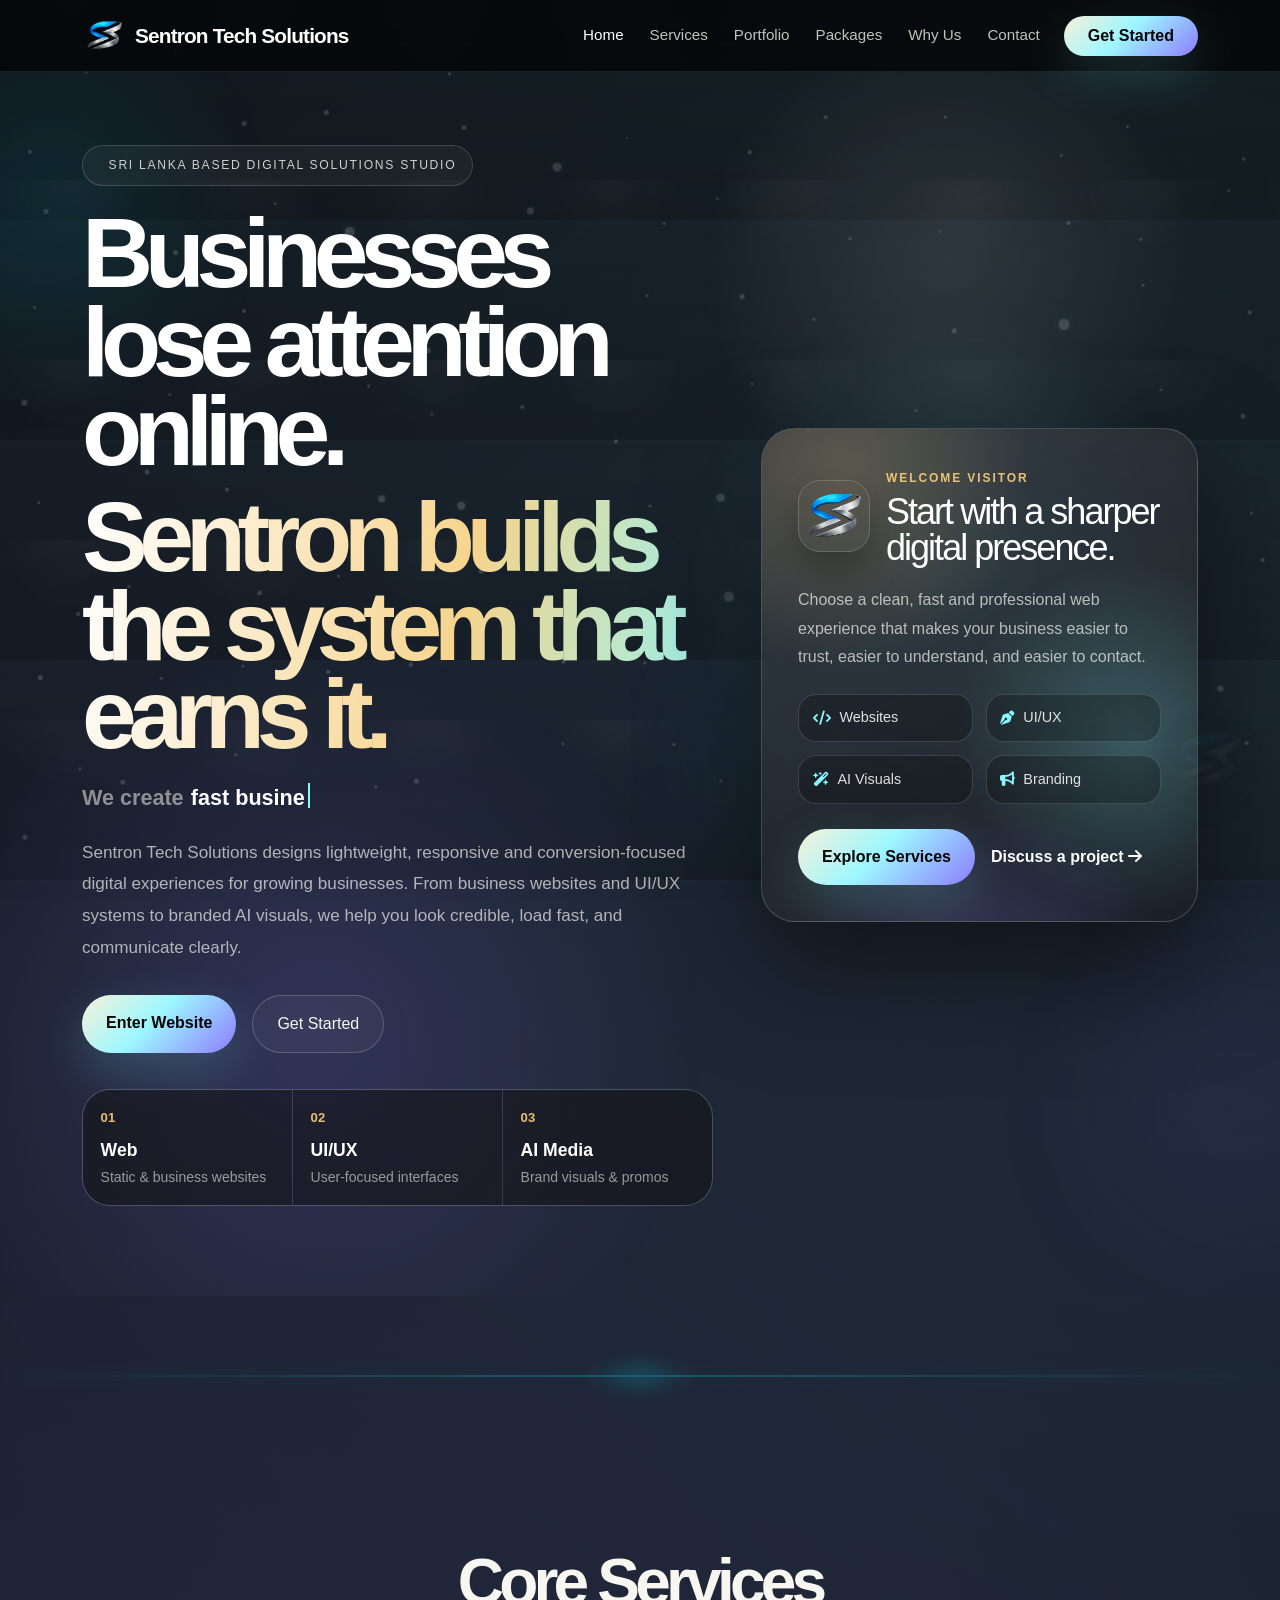
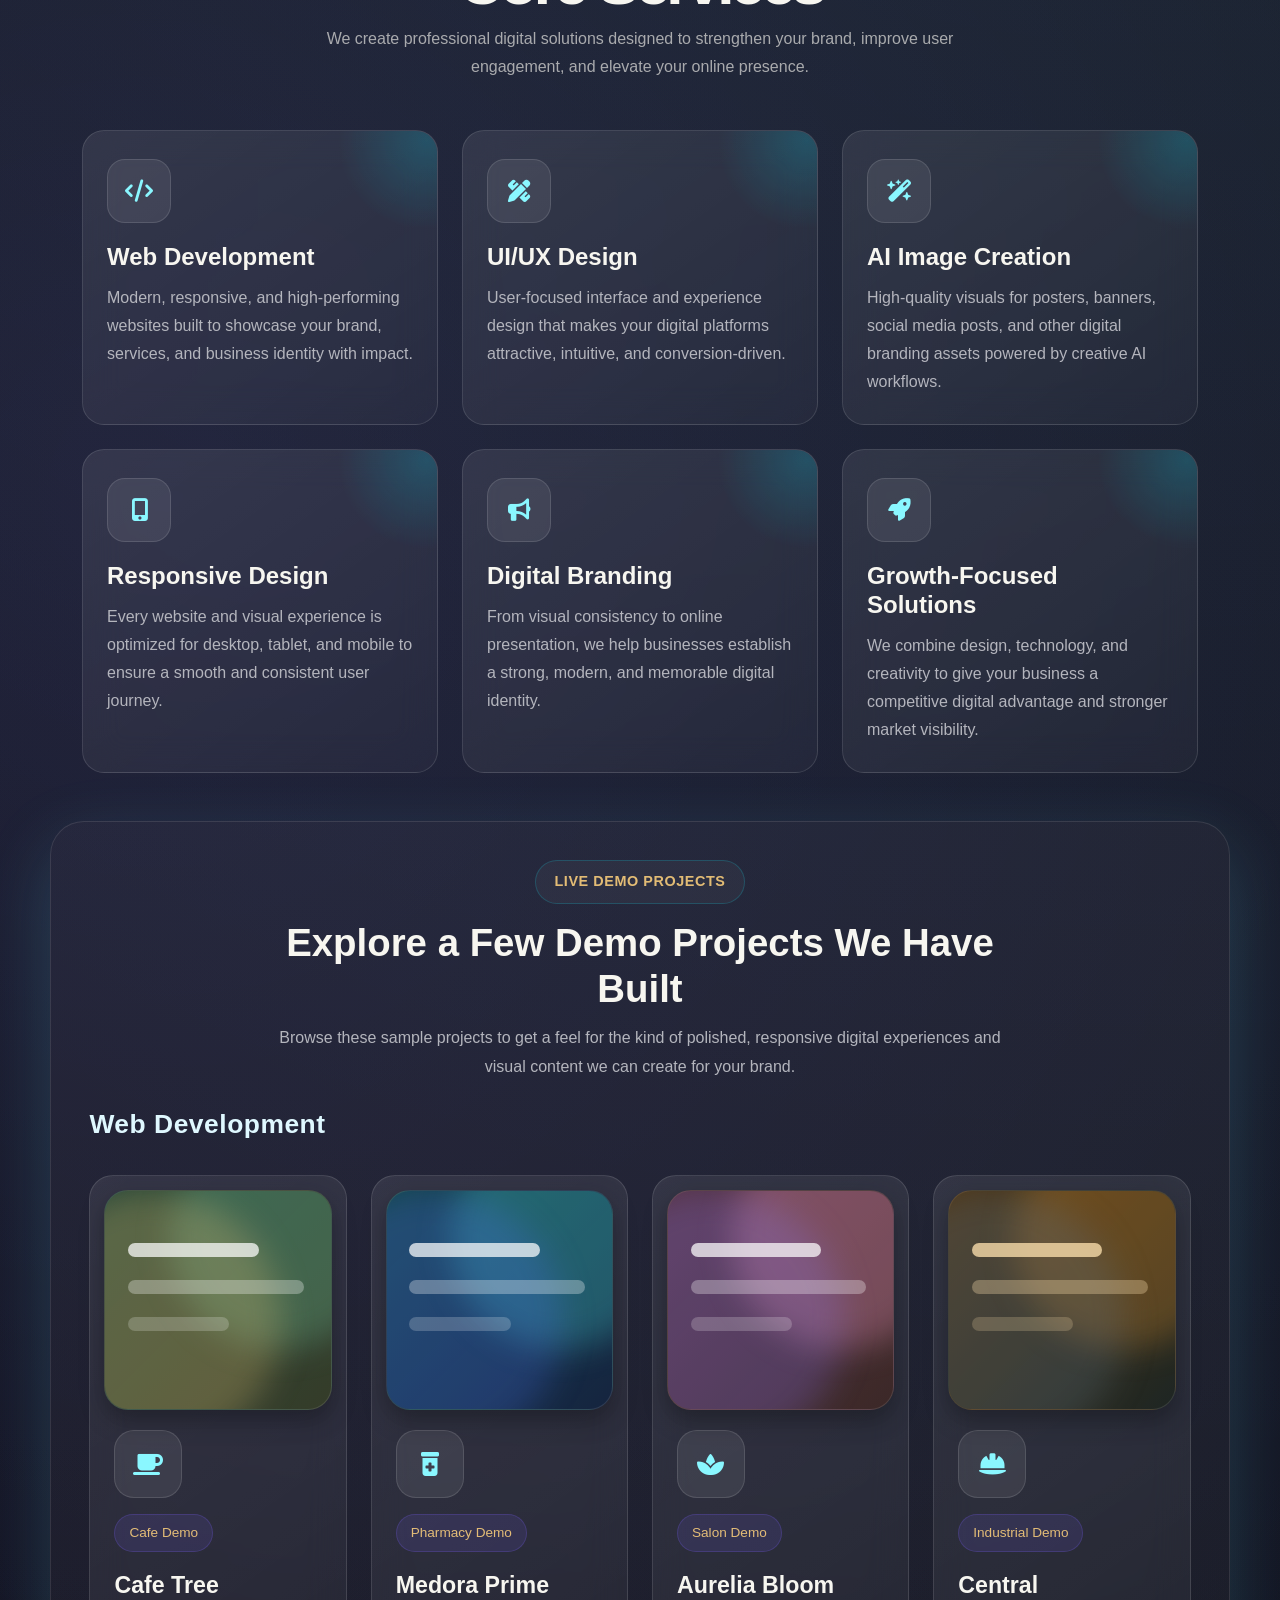
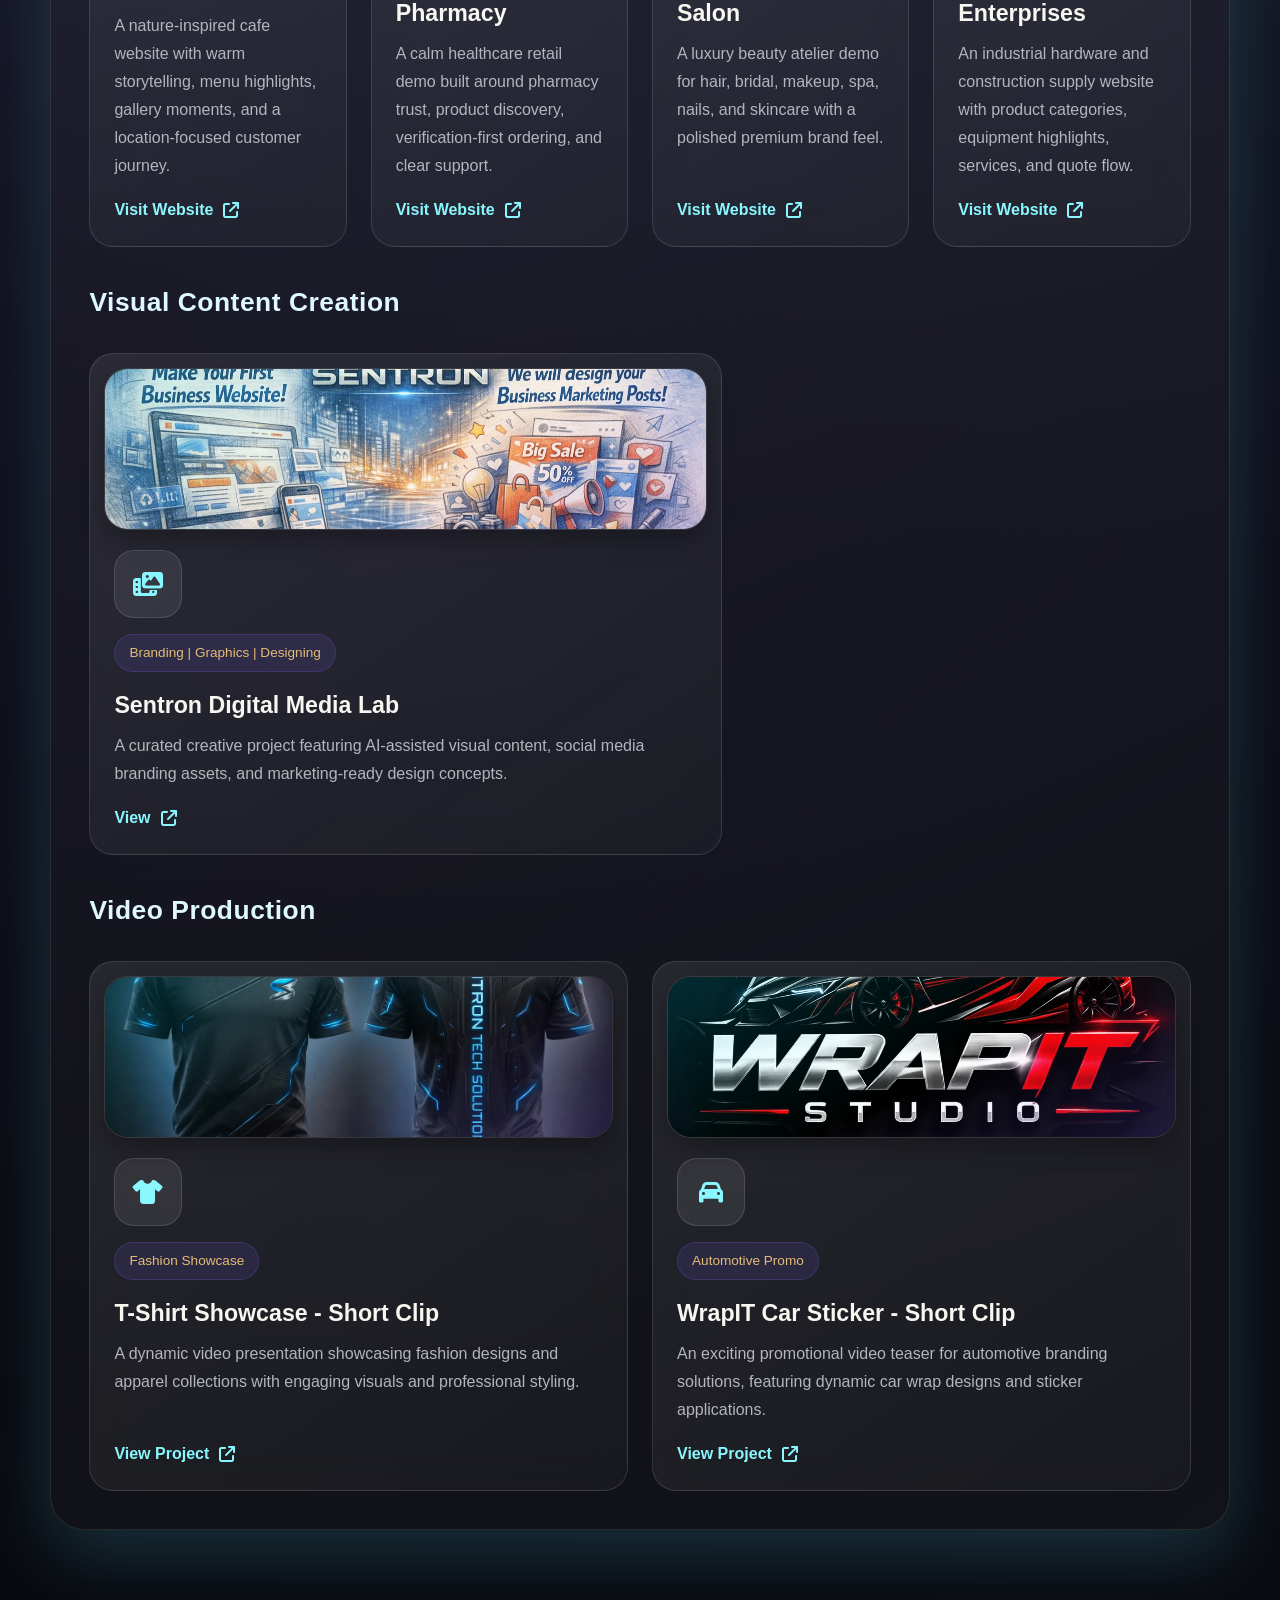
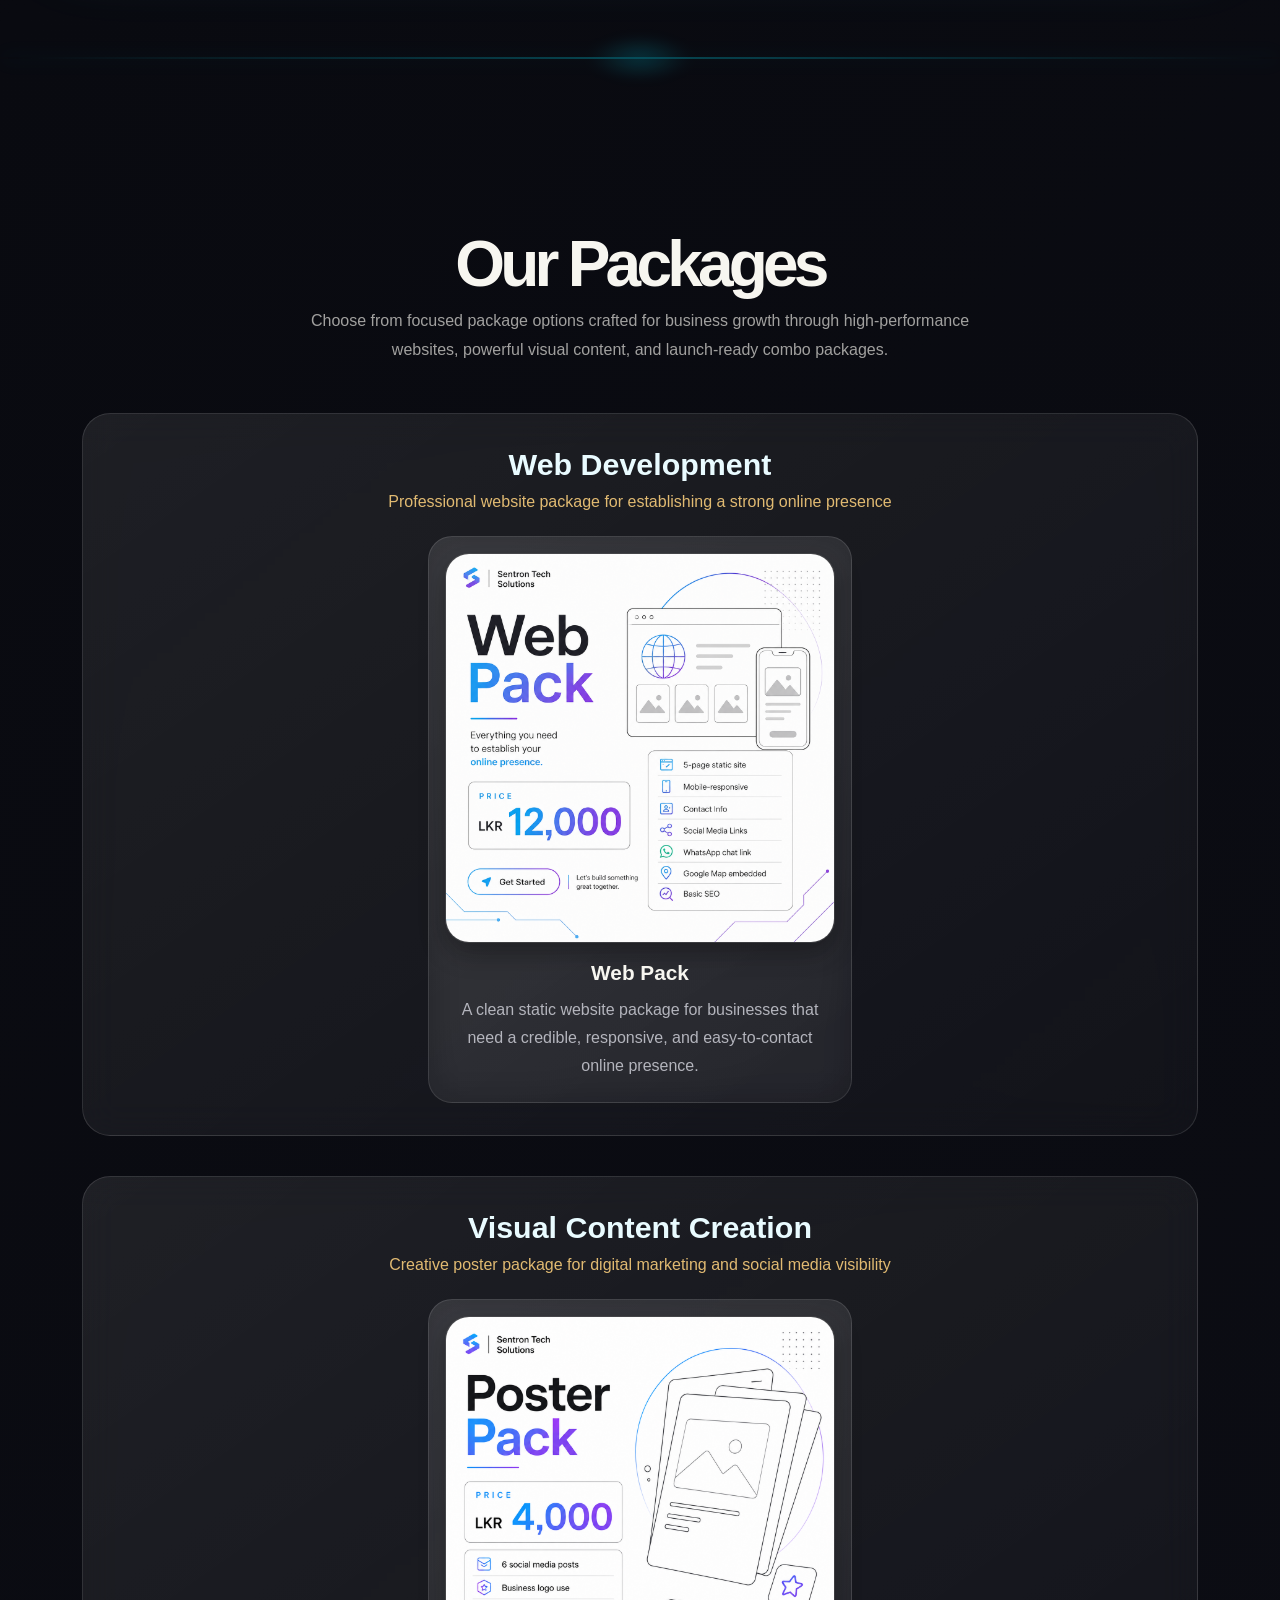
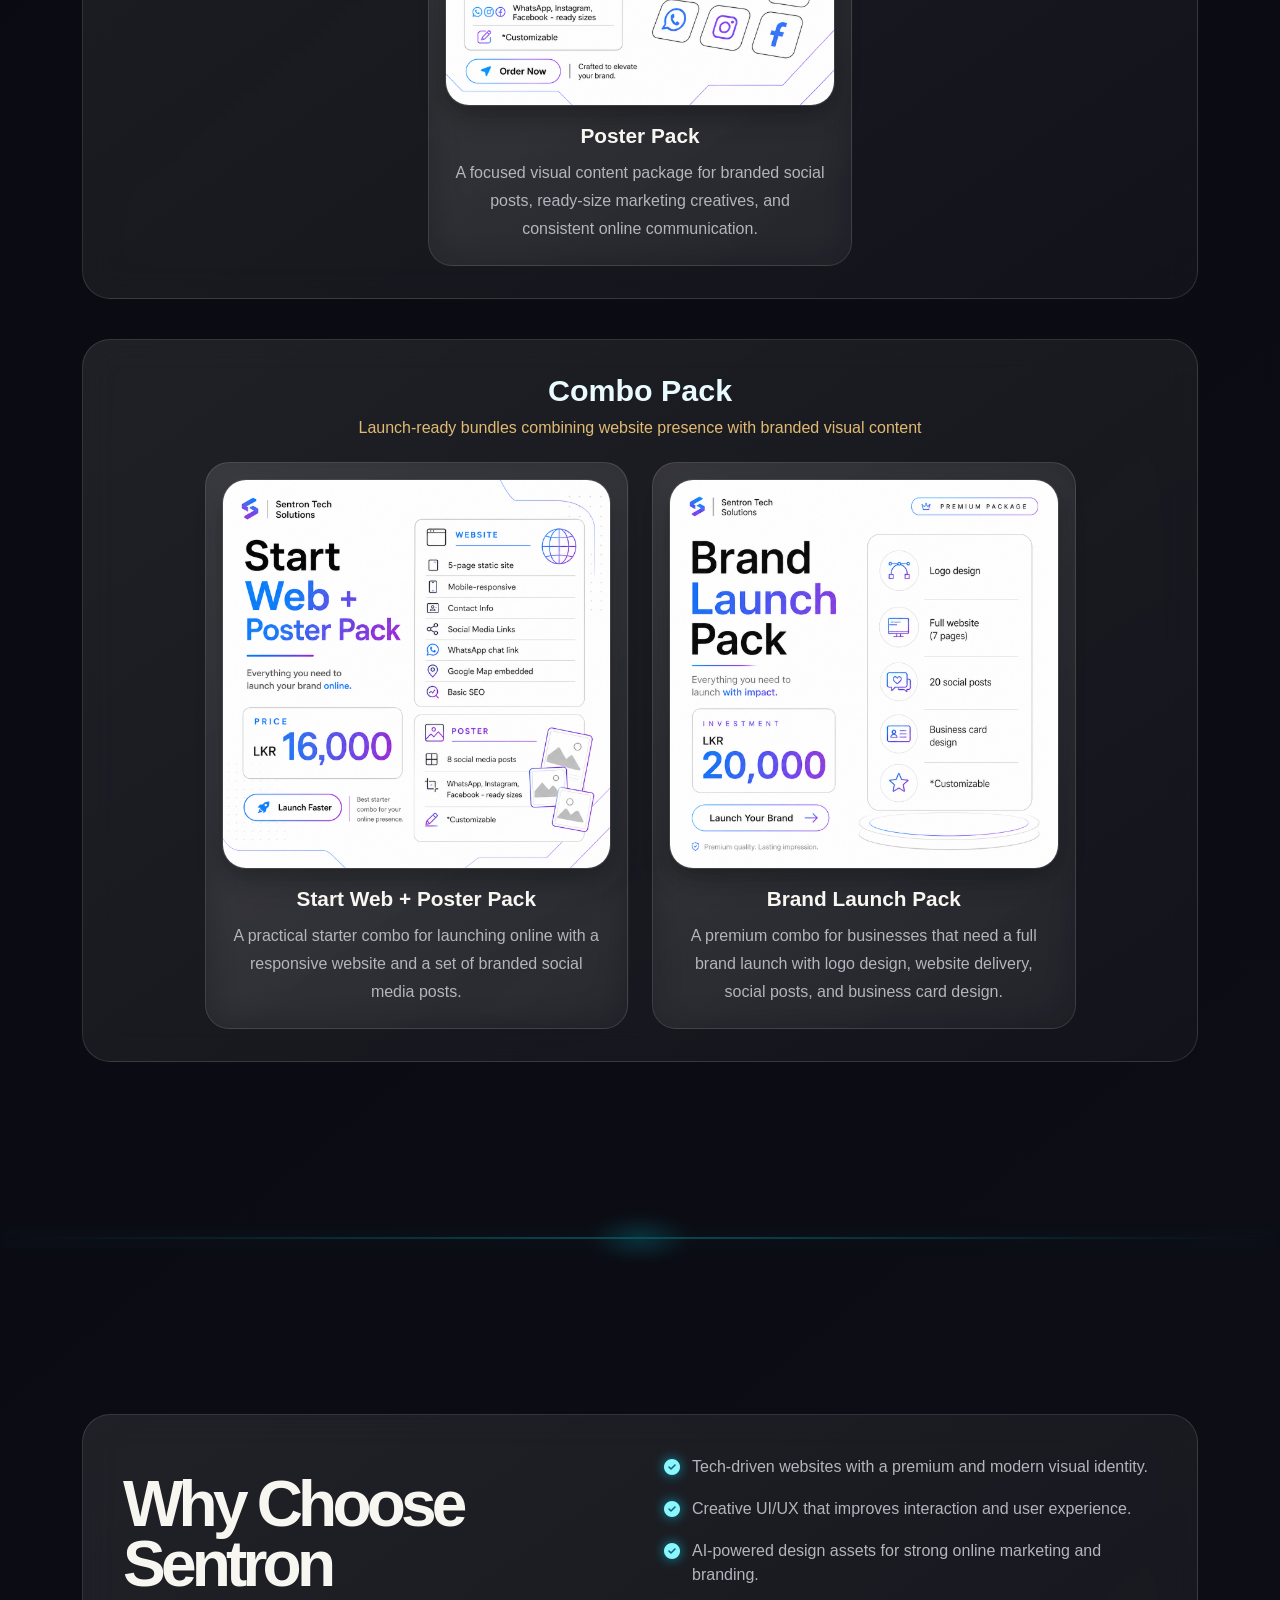
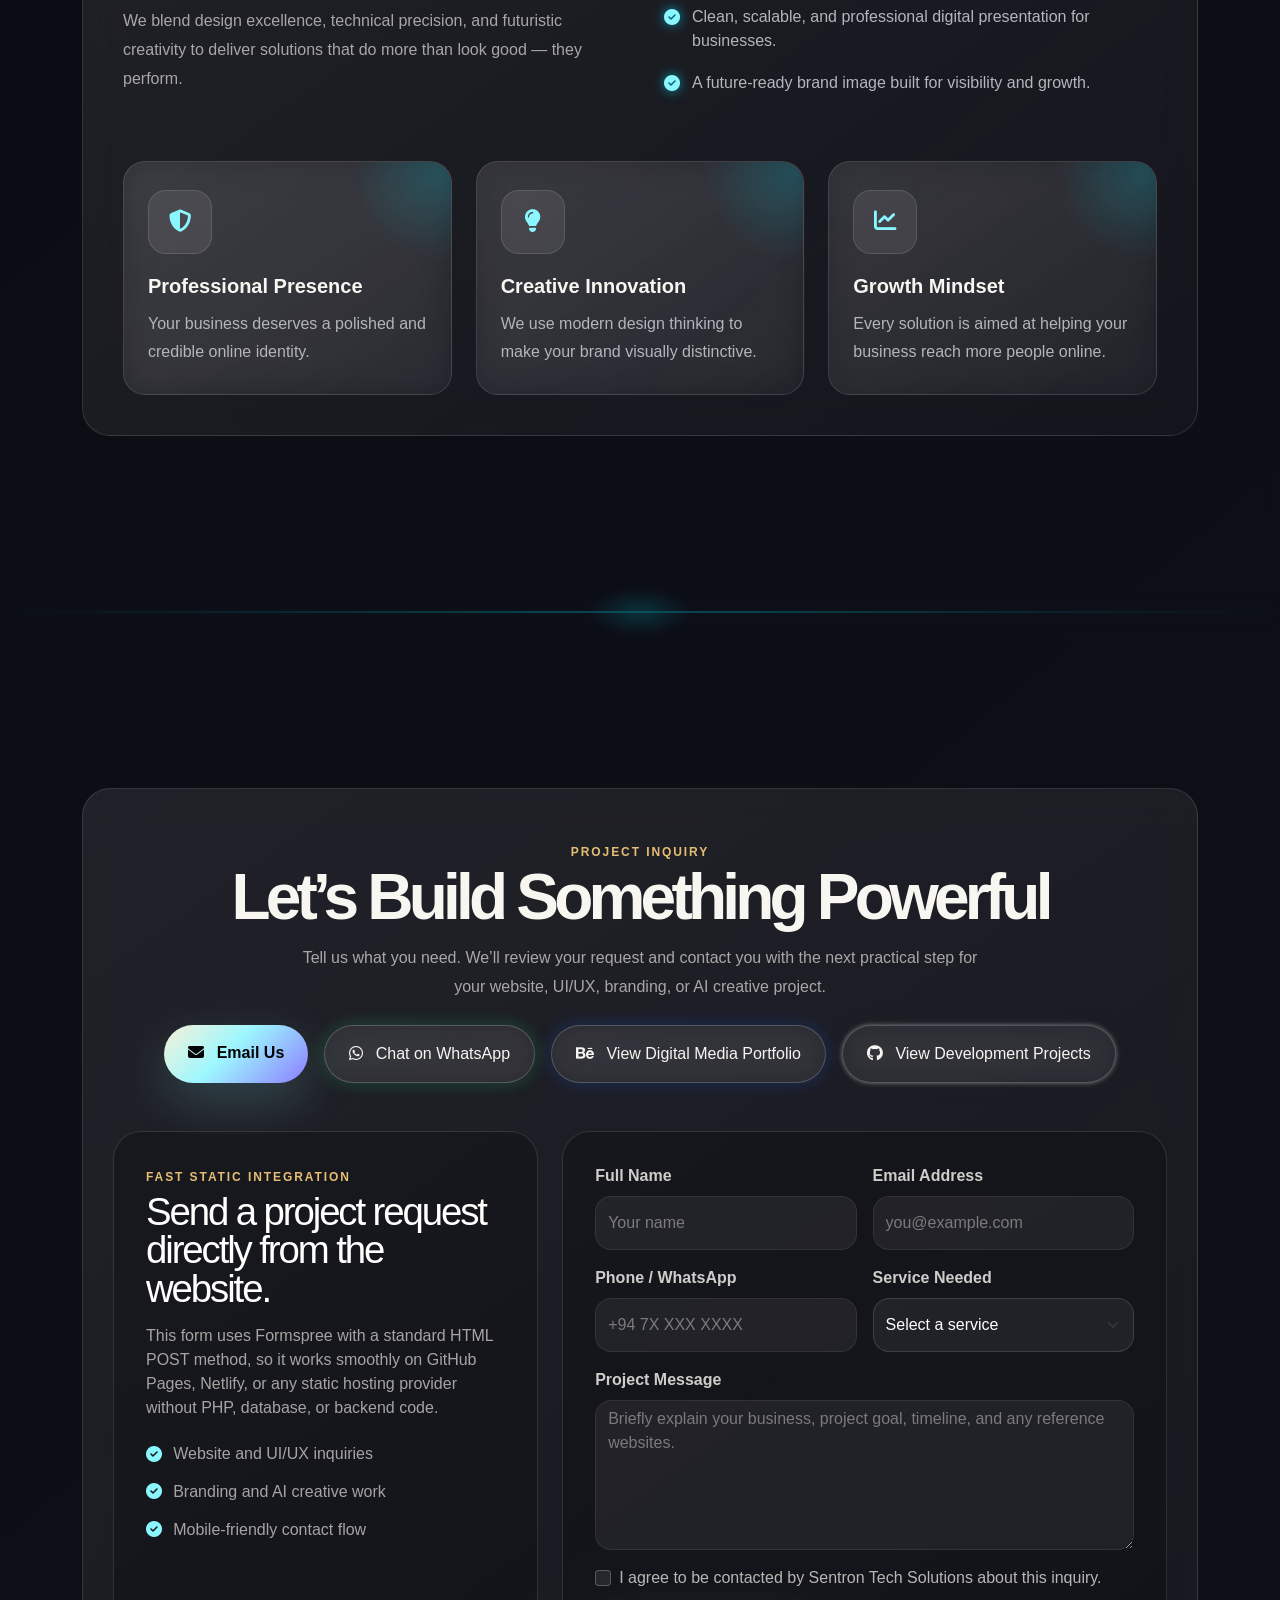
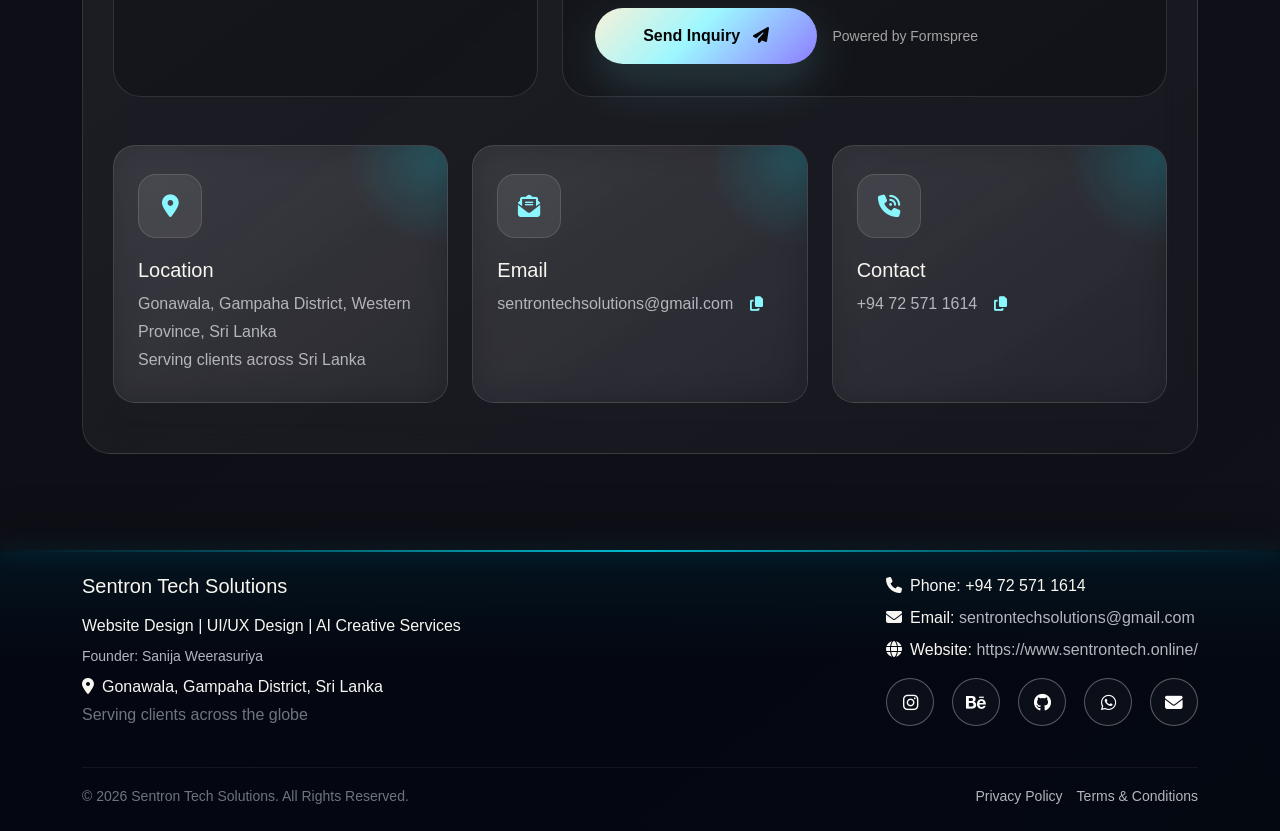
==== commit 387bea5a: "wen-v3-update" ====
--- a/index.html
+++ b/index.html
@@ -19,7 +19,7 @@
     <meta property="og:description"
         content="Modern web development, UI/UX design, digital branding, and AI-powered visual content services for businesses in Sri Lanka." />
     <meta property="og:url" content="https://www.sentrontech.online/" />
-    <meta property="og:image" content="https://www.sentrontech.online/assets/logo.png" />
+    <meta property="og:image" content="https://www.sentrontech.online/assets/og-image.png" />
     <meta property="og:image:alt" content="Sentron Tech Solutions branded web design and AI creative services preview" />
     <meta property="og:image:width" content="1200" />
     <meta property="og:image:height" content="630" />
@@ -37,7 +37,7 @@
 
     <link rel="preconnect" href="https://cdn.jsdelivr.net" crossorigin>
     <link rel="preconnect" href="https://cdnjs.cloudflare.com" crossorigin>
-    <link rel="dns-prefetch" href="//images.unsplash.com">
+    <link rel="preconnect" href="https://formspree.io" crossorigin>
 
     <!-- Bootstrap CSS -->
     <link href="https://cdn.jsdelivr.net/npm/bootstrap@5.3.3/dist/css/bootstrap.min.css" rel="stylesheet" />
@@ -46,7 +46,7 @@
     <link rel="stylesheet" href="https://cdnjs.cloudflare.com/ajax/libs/font-awesome/6.5.2/css/all.min.css" />
 
     <!-- Custom CSS -->
-    <link rel="stylesheet" href="style.css" />
+    <link rel="stylesheet" href="assets/css/styles.css" />
 
     <script type="application/ld+json">
         {
@@ -138,15 +138,6 @@
 </head>
 
 <body>
-    <div class="page-loader" role="status" aria-label="Loading Sentron Tech Solutions">
-        <div class="loader-mark" aria-hidden="true">
-            <div class="loader-logo">
-                <img src="assets/logo.png" alt="">
-            </div>
-            <span class="loader-text">Loading</span>
-        </div>
-    </div>
-
     <div class="digital-dots-bg" aria-hidden="true"></div>
 
     <!-- Navbar -->
@@ -168,8 +159,9 @@
                 <ul class="navbar-nav ms-auto align-items-lg-center">
                     <li class="nav-item"><a class="nav-link" href="#home">Home</a></li>
                     <li class="nav-item"><a class="nav-link" href="#services">Services</a></li>
+                    <li class="nav-item"><a class="nav-link" href="#portfolio">Portfolio</a></li>
+                    <li class="nav-item"><a class="nav-link" href="#packages">Packages</a></li>
                     <li class="nav-item"><a class="nav-link" href="#why-us">Why Us</a></li>
-                    <li class="nav-item"><a class="nav-link" href="#packages">Our Packages</a></li>
                     <li class="nav-item"><a class="nav-link" href="#contact">Contact</a></li>
                     <li class="nav-item ms-lg-3 mt-3 mt-lg-0">
                         <a href="#contact" class="btn btn-glow px-4 py-2">Get Started</a>
@@ -182,106 +174,88 @@
     <main>
 
     <!-- Hero -->
-    <section class="hero-section" id="home">
+    <section class="hero-section enterprise-hero" id="home" aria-labelledby="home-title">
         <div class="glow-orb orb-1"></div>
         <div class="glow-orb orb-2"></div>
         <div class="glow-orb orb-3"></div>
+        <div class="hero-gradient-field" aria-hidden="true"></div>
 
         <div class="container">
             <div class="row align-items-center g-5">
-                <div class="col-lg-6">
-                    <div class="reveal-left active">
-
+                <div class="col-lg-7">
+                    <div class="hero-copy reveal-left active">
                         <div class="hero-badge">
-                            <i class="fa-solid fa-bolt"></i>
-                            Build . Design . Grow
-                        </div>
-
-                        <h1 class="hero-title">
-                            Build a <span class="gradient-text">Powerful Digital Presence</span> with Sentron
+                            <i class="fa-solid fa-sparkles"></i>
+                            Sri Lanka based digital solutions studio
+                        </div>
+
+                        <h1 class="hero-title" id="home-title">
+                            Businesses lose attention online.
+                            <span class="gradient-text">Sentron builds the system that earns it.</span>
                         </h1>
 
+                        <p class="typewriter-line" aria-live="polite">
+                            <span class="typewriter-prefix">We create</span>
+                            <span class="typewriter-text" data-typewriter
+                                data-typewriter-phrases='["fast business websites.","clean UI/UX experiences.","AI-powered brand visuals.","digital systems built for growth."]'>fast business websites.</span>
+                        </p>
+
                         <p class="hero-text">
-                            Sentron Tech Solutions is a modern digital solutions company specializing in web
-                            development,
-                            UI/UX design, and AI-powered image creation. We help businesses build a strong online
-                            presence through responsive websites, creative designs, and high-quality digital content
-                            tailored for growth and visibility.
-
+                            Sentron Tech Solutions designs lightweight, responsive and conversion-focused digital
+                            experiences for growing businesses. From business websites and UI/UX systems to branded
+                            AI visuals, we help you look credible, load fast, and communicate clearly.
                         </p>
 
                         <div class="d-flex flex-wrap gap-3 justify-content-lg-start justify-content-center">
+                            <a href="#services" class="btn btn-glow px-4 py-3">Enter Website</a>
+                            <a href="#contact" class="btn btn-outline-tech px-4 py-3">Get Started</a>
+                        </div>
+
+                        <div class="hero-metrics" aria-label="Sentron service highlights">
+                            <div class="metric-box">
+                                <span>01</span>
+                                <strong>Web</strong>
+                                <small>Static & business websites</small>
+                            </div>
+                            <div class="metric-box">
+                                <span>02</span>
+                                <strong>UI/UX</strong>
+                                <small>User-focused interfaces</small>
+                            </div>
+                            <div class="metric-box">
+                                <span>03</span>
+                                <strong>AI Media</strong>
+                                <small>Brand visuals & promos</small>
+                            </div>
+                        </div>
+                    </div>
+                </div>
+
+                <div class="col-lg-5">
+                    <aside class="welcome-glass-card reveal-right active" aria-label="Welcome to Sentron Tech Solutions">
+                        <div class="welcome-card-gradient" aria-hidden="true"></div>
+                        <div class="welcome-brand-row">
+                            <img src="assets/logo.png" alt="Sentron Tech Solutions logo" width="72" height="72" loading="eager" decoding="async">
+                            <div>
+                                <span class="welcome-eyebrow">Welcome Visitor</span>
+                                <h2>Start with a sharper digital presence.</h2>
+                            </div>
+                        </div>
+                        <p>
+                            Choose a clean, fast and professional web experience that makes your business easier to trust,
+                            easier to understand, and easier to contact.
+                        </p>
+                        <div class="welcome-chip-grid" aria-label="Available solutions">
+                            <span><i class="fa-solid fa-code"></i> Websites</span>
+                            <span><i class="fa-solid fa-pen-nib"></i> UI/UX</span>
+                            <span><i class="fa-solid fa-wand-magic-sparkles"></i> AI Visuals</span>
+                            <span><i class="fa-solid fa-bullhorn"></i> Branding</span>
+                        </div>
+                        <div class="welcome-actions">
                             <a href="#services" class="btn btn-glow px-4 py-3">Explore Services</a>
-                            <a href="#contact" class="btn btn-outline-tech px-4 py-3">Talk to Us</a>
-                        </div>
-
-                        <div class="hero-stats">
-                            <div class="stat-box">
-                                <h4>Web</h4>
-                                <p>Modern responsive websites</p>
-                            </div>
-                            <div class="stat-box">
-                                <h4>UI/UX</h4>
-                                <p>Clean and engaging interfaces</p>
-                            </div>
-                            <div class="stat-box">
-                                <h4>AI Design</h4>
-                                <p>Creative digital visual content</p>
-                            </div>
-                        </div>
-                    </div>
-                </div>
-
-                <div class="col-lg-6">
-                    <div class="hero-visual reveal-right active">
-                        <div class="tech-card">
-                            <div class="screen-header">
-                                <span class="screen-dot"></span>
-                                <span class="screen-dot"></span>
-                                <span class="screen-dot"></span>
-                            </div>
-
-                            <div class="mockup-block">
-                                <div class="mockup-line large"></div>
-                                <div class="mockup-line medium"></div>
-                                <div class="mockup-line small"></div>
-                            </div>
-
-                            <div class="row g-3">
-                                <div class="col-6">
-                                    <div class="mockup-block h-100">
-                                        <div class="service-icon mb-3">
-                                            <i class="fa-solid fa-code"></i>
-                                        </div>
-                                        <div class="mockup-line medium"></div>
-                                        <div class="mockup-line small"></div>
-                                    </div>
-                                </div>
-                                <div class="col-6">
-                                    <div class="mockup-block h-100">
-                                        <div class="service-icon mb-3">
-                                            <i class="fa-solid fa-wand-magic-sparkles"></i>
-                                        </div>
-                                        <div class="mockup-line medium"></div>
-                                        <div class="mockup-line small"></div>
-                                    </div>
-                                </div>
-                            </div>
-
-                            <div class="mockup-block mb-0 mt-3">
-                                <div class="mockup-line large"></div>
-                                <div class="mockup-line large"></div>
-                                <div class="mockup-line medium"></div>
-                            </div>
-                        </div>
-
-                        <div class="floating-mini one">
-                            <i class="fa-solid fa-globe me-2 text-info"></i> Tech-Powered Branding
-                        </div>
-                        <div class="floating-mini two">
-                            <i class="fa-solid fa-layer-group me-2 text-info"></i> Smart Design Systems
-                        </div>
-                    </div>
+                            <a href="#contact" class="welcome-link">Discuss a project <i class="fa-solid fa-arrow-right"></i></a>
+                        </div>
+                    </aside>
                 </div>
             </div>
         </div>
@@ -386,7 +360,7 @@
         </div>
 
         <!-- Demo Projects -->
-        <div class="demo-showcase reveal">
+        <div class="demo-showcase reveal" id="portfolio">
             <div class="demo-showcase-header text-center">
                 <span class="demo-badge">Live Demo Projects</span>
                 <h3>Explore a Few Demo Projects We Have Built</h3>
@@ -399,46 +373,84 @@
             <div class="demo-category">
                 <h4 class="demo-category-title">Web Development</h4>
                 <div class="row g-4 mt-1">
-                    <div class="col-md-6">
-                        <a href="https://mednovademo.netlify.app" class="demo-site-card" target="_blank"
+                    <div class="col-sm-6 col-xl-3">
+                        <a href="https://demo-cafe-tree.netlify.app" class="demo-site-card" target="_blank"
                             rel="noopener noreferrer">
-                            <div class="demo-site-image-wrap">
-                                <img src="https://images.unsplash.com/photo-1576091160550-2173dba999ef?auto=format&fit=crop&w=1200&q=80"
-                                    alt="MedNova healthcare website preview" class="demo-site-image" width="1200"
-                                    height="800" loading="lazy" decoding="async">
+                            <div class="demo-site-image-wrap demo-site-preview demo-site-preview--cafe" role="img" aria-label="Cafe Tree website preview">
+                                <span></span><span></span><span></span>
                             </div>
                             <div class="demo-site-top">
                                 <div class="demo-site-icon">
-                                    <i class="fa-solid fa-stethoscope"></i>
-                                </div>
-                                <span class="demo-site-tag">Healthcare Demo</span>
-                            </div>
-                            <h4>MedNova Demo</h4>
-                            <p>A clean, modern medical website concept designed for trust, clarity, and strong
-                                patient-focused presentation.</p>
+                                    <i class="fa-solid fa-mug-saucer"></i>
+                                </div>
+                                <span class="demo-site-tag">Cafe Demo</span>
+                            </div>
+                            <h4>Cafe Tree</h4>
+                            <p>A nature-inspired cafe website with warm storytelling, menu highlights, gallery moments,
+                                and a location-focused customer journey.</p>
                             <span class="demo-site-link">
                                 Visit Website <i class="fa-solid fa-arrow-up-right-from-square"></i>
                             </span>
                         </a>
                     </div>
 
-                    <div class="col-md-6">
-                        <a href="https://luxestaydemo.netlify.app" class="demo-site-card" target="_blank"
+                    <div class="col-sm-6 col-xl-3">
+                        <a href="https://pharmacy-demo-sentrontech.netlify.app" class="demo-site-card" target="_blank"
                             rel="noopener noreferrer">
-                            <div class="demo-site-image-wrap">
-                                <img src="https://images.unsplash.com/photo-1566073771259-6a8506099945?auto=format&fit=crop&w=1200&q=80"
-                                    alt="LuxeStay hospitality website preview" class="demo-site-image" width="1200"
-                                    height="800" loading="lazy" decoding="async">
+                            <div class="demo-site-image-wrap demo-site-preview demo-site-preview--pharmacy" role="img" aria-label="Medora Prime Pharmacy website preview">
+                                <span></span><span></span><span></span>
                             </div>
                             <div class="demo-site-top">
                                 <div class="demo-site-icon">
-                                    <i class="fa-solid fa-hotel"></i>
-                                </div>
-                                <span class="demo-site-tag">Hospitality Demo</span>
-                            </div>
-                            <h4>LuxeStay Demo</h4>
-                            <p>A refined hotel and stay booking concept with a premium visual style and a welcoming,
-                                high-end feel.</p>
+                                    <i class="fa-solid fa-prescription-bottle-medical"></i>
+                                </div>
+                                <span class="demo-site-tag">Pharmacy Demo</span>
+                            </div>
+                            <h4>Medora Prime Pharmacy</h4>
+                            <p>A calm healthcare retail demo built around pharmacy trust, product discovery,
+                                verification-first ordering, and clear support.</p>
+                            <span class="demo-site-link">
+                                Visit Website <i class="fa-solid fa-arrow-up-right-from-square"></i>
+                            </span>
+                        </a>
+                    </div>
+
+                    <div class="col-sm-6 col-xl-3">
+                        <a href="https://saloon-demo-sentrontech.netlify.app" class="demo-site-card" target="_blank"
+                            rel="noopener noreferrer">
+                            <div class="demo-site-image-wrap demo-site-preview demo-site-preview--salon" role="img" aria-label="Aurelia Bloom Salon website preview">
+                                <span></span><span></span><span></span>
+                            </div>
+                            <div class="demo-site-top">
+                                <div class="demo-site-icon">
+                                    <i class="fa-solid fa-spa"></i>
+                                </div>
+                                <span class="demo-site-tag">Salon Demo</span>
+                            </div>
+                            <h4>Aurelia Bloom Salon</h4>
+                            <p>A luxury beauty atelier demo for hair, bridal, makeup, spa, nails, and skincare with a
+                                polished premium brand feel.</p>
+                            <span class="demo-site-link">
+                                Visit Website <i class="fa-solid fa-arrow-up-right-from-square"></i>
+                            </span>
+                        </a>
+                    </div>
+
+                    <div class="col-sm-6 col-xl-3">
+                        <a href="https://demo-central-enterprises.netlify.app" class="demo-site-card" target="_blank"
+                            rel="noopener noreferrer">
+                            <div class="demo-site-image-wrap demo-site-preview demo-site-preview--industrial" role="img" aria-label="Central Enterprises website preview">
+                                <span></span><span></span><span></span>
+                            </div>
+                            <div class="demo-site-top">
+                                <div class="demo-site-icon">
+                                    <i class="fa-solid fa-helmet-safety"></i>
+                                </div>
+                                <span class="demo-site-tag">Industrial Demo</span>
+                            </div>
+                            <h4>Central Enterprises</h4>
+                            <p>An industrial hardware and construction supply website with product categories,
+                                equipment highlights, services, and quote flow.</p>
                             <span class="demo-site-link">
                                 Visit Website <i class="fa-solid fa-arrow-up-right-from-square"></i>
                             </span>
@@ -454,7 +466,7 @@
                         <a href="https://www.behance.net/gallery/247162073/Sentron-Tech-Solutions-Visual-Content-Creation"
                             class="demo-site-card" target="_blank" rel="noopener noreferrer">
                             <div class="demo-site-image-wrap">
-                                <img src="assets/demoProjects/vcontent/p1.png"
+                                <img src="assets/demoProjects/vcontent/p1.webp"
                                     alt="Visual content creation project preview" class="demo-site-image" width="1536"
                                     height="1024" loading="lazy" decoding="async">
                             </div>
@@ -482,7 +494,7 @@
                         <a href="https://www.behance.net/gallery/247389651/T-Shirt-Showcase-Sentron-Tech-Solutions"
                             class="demo-site-card" target="_blank" rel="noopener noreferrer">
                             <div class="demo-site-image-wrap">
-                                <img src="assets/demoProjects/videogen/sentrontech-t-shirt.png"
+                                <img src="assets/demoProjects/videogen/sentrontech-t-shirt.webp"
                                     alt="T-Shirt Showcase project preview" class="demo-site-image" width="1536"
                                     height="1024" loading="lazy" decoding="async">
                             </div>
@@ -504,7 +516,7 @@
                         <a href="https://www.behance.net/gallery/247389949/WrapIT-Car-Sticker-Coming-Soon-Promotional-Video"
                             class="demo-site-card" target="_blank" rel="noopener noreferrer">
                             <div class="demo-site-image-wrap">
-                                <img src="assets/demoProjects/videogen/wrapit.png"
+                                <img src="assets/demoProjects/videogen/wrapit.webp"
                                     alt="WrapIT Car Sticker promotional video preview" class="demo-site-image"
                                     width="1254" height="1254" loading="lazy" decoding="async">
                             </div>
@@ -537,116 +549,97 @@
 
     <!-- Packages -->
     <section class="py-5" id="packages">
-        <div class="container py-5 align-items-center">
-
+        <div class="container py-5">
             <div class="text-center mb-5 reveal">
                 <h2 class="section-title">Our Packages</h2>
                 <p class="section-subtitle">
                     Choose from focused package options crafted for business growth through
-                    high-performance websites and powerful visual content.
+                    high-performance websites, powerful visual content, and launch-ready combo packages.
                 </p>
             </div>
 
-            <!-- Web Development -->
-            <div class="package-group reveal ">
+            <div class="package-group reveal">
                 <div class="package-group-head">
                     <h3>Web Development</h3>
-                    <span>Professional website packages for startup to premium business needs</span>
-                </div>
-
-                <div class="row g-4">
-
-                    <div class="col-md-4 col-xl-6">
+                    <span>Professional website package for establishing a strong online presence</span>
+                </div>
+
+                <div class="row g-4 justify-content-center">
+                    <div class="col-md-8 col-lg-6 col-xl-5">
                         <div class="package-card">
                             <div class="package-image-wrap">
-                                <img src="assets/packages/web/web-pack.png" alt="Bluemark Pack details"
-                                    class="package-image" width="495" height="474" loading="lazy" decoding="async">
+                                <img src="assets/packages/web/1.png" alt="Web Pack details"
+                                    class="package-image" width="1254" height="1254" loading="lazy" decoding="async">
                             </div>
                             <div class="package-content">
                                 <h4>Web Pack</h4>
-                                <p>A smart web package designed for a clean brand launch and essential digital
-                                    visibility.</p>
-                            </div>
-                        </div>
-                    </div>
-
-                </div>
-            </div>
-
-            <!-- Visual Content Cretion -->
+                                <p>A clean static website package for businesses that need a credible, responsive, and
+                                    easy-to-contact online presence.</p>
+                            </div>
+                        </div>
+                    </div>
+                </div>
+            </div>
+
             <div class="package-group reveal">
                 <div class="package-group-head">
                     <h3>Visual Content Creation</h3>
-                    <span>Creative content package for digital marketing and visual brand impact</span>
-                </div>
-
-                <div class="row g-4 ">
-
-                    <!-- Poster Pack -->
-                    <div class="col-md-4 col-xl-6">
+                    <span>Creative poster package for digital marketing and social media visibility</span>
+                </div>
+
+                <div class="row g-4 justify-content-center">
+                    <div class="col-md-8 col-lg-6 col-xl-5">
                         <div class="package-card">
                             <div class="package-image-wrap">
-                                <img src="assets/packages/vcontent/poster-pack.png" alt="Poster Pack details"
-                                    class="package-image" width="504" height="399" loading="lazy" decoding="async">
+                                <img src="assets/packages/vcontent/2.png" alt="Poster Pack details"
+                                    class="package-image" width="1254" height="1254" loading="lazy" decoding="async">
                             </div>
                             <div class="package-content">
                                 <h4>Poster Pack</h4>
-                                <p>A creative visual bundle for social media campaigns, branded graphics, and
-                                    high-impact promotional content.</p>
-                            </div>
-                        </div>
-                    </div>
-
-
-                </div>
-            </div>
-
-
-            <!-- Combo Pack -->
+                                <p>A focused visual content package for branded social posts, ready-size marketing
+                                    creatives, and consistent online communication.</p>
+                            </div>
+                        </div>
+                    </div>
+                </div>
+            </div>
+
             <div class="package-group reveal">
                 <div class="package-group-head">
                     <h3>Combo Pack</h3>
-                    <span>Outstanding combo packages intergrting both web and graphics into one outcome</span>
-                </div>
-
-
-                <div class="row g-4">
-
-                    <!-- Starter Web + Poster Pack -->
-                    <div class="col-md-4 col-xl-6">
-                        <div class="package-card">
+                    <span>Launch-ready bundles combining website presence with branded visual content</span>
+                </div>
+
+                <div class="row g-4 justify-content-center">
+                    <div class="col-md-6 col-xl-5">
+                        <div class="package-card package-card-featured">
                             <div class="package-image-wrap">
-                                <img src="assets/packages/combo/starter-web-poster-pack.png" alt="Starter Web + Poster Pack details"
-                                    class="package-image" width="504" height="399" loading="lazy" decoding="async">
+                                <img src="assets/packages/combo-pack/3.png" alt="Start Web and Poster Pack details"
+                                    class="package-image" width="1254" height="1254" loading="lazy" decoding="async">
                             </div>
                             <div class="package-content">
-                                <h4>Starter Web + Poster Pack</h4>
-                                <p>A creative combination for business who expects both web and graphics.</p>
-                            </div>
-                        </div>
-                    </div>
-
-                    <!-- Brand Launch Pack -->
-                    <div class="col-md-4 col-xl-6">
-                        <div class="package-card">
+                                <h4>Start Web + Poster Pack</h4>
+                                <p>A practical starter combo for launching online with a responsive website and a set
+                                    of branded social media posts.</p>
+                            </div>
+                        </div>
+                    </div>
+
+                    <div class="col-md-6 col-xl-5">
+                        <div class="package-card package-card-featured">
                             <div class="package-image-wrap">
-                                <img src="assets/packages/combo/brand-launch-pack.png" alt="Brand Launch Pack details"
-                                    class="package-image" width="504" height="399" loading="lazy" decoding="async">
+                                <img src="assets/packages/combo-pack/4.png" alt="Brand Launch Pack details"
+                                    class="package-image" width="1254" height="1254" loading="lazy" decoding="async">
                             </div>
                             <div class="package-content">
                                 <h4>Brand Launch Pack</h4>
-                                <p>The extraodinary package for a complete brand launch, featuring both website launch and poster/banner designing.</p>
-                            </div>
-                        </div>
-                    </div>
-
-                </div>
-
-               
-
-            </div>
-
-
+                                <p>A premium combo for businesses that need a full brand launch with logo design,
+                                    website delivery, social posts, and business card design.</p>
+                            </div>
+                        </div>
+                    </div>
+                </div>
+            </div>
         </div>
     </section>
 
@@ -731,20 +724,21 @@
     </div>
 
     <!-- Contact / CTA -->
-    <section class="py-5" id="contact">
+    <section class="py-5 contact-section" id="contact" aria-labelledby="contact-title">
         <div class="container py-5">
             <div class="cta-box reveal">
-                <h2 class="section-title mb-3">Let’s Build Something Powerful</h2>
+                <span class="section-kicker">Project Inquiry</span>
+                <h2 class="section-title mb-3" id="contact-title">Let’s Build Something Powerful</h2>
                 <p class="section-subtitle mb-4">
-                    Partner with Sentron Tech Solutions to create a bold digital presence through
-                    web development, UI/UX design, and AI-powered creative services.
+                    Tell us what you need. We’ll review your request and contact you with the next practical step for
+                    your website, UI/UX, branding, or AI creative project.
                 </p>
 
                 <div class="d-flex flex-wrap justify-content-center gap-3 mb-5">
                     <a href="mailto:sentrontechsolutions@gmail.com" class="btn btn-glow px-4 py-3">
                         <i class="fa-solid fa-envelope me-2"></i> Email Us
                     </a>
-                    <a href="https://wa.me/94725711614" target="_blank" rel="noopener noreferrer"
+                    <a href="https://wa.me/94725711614?text=Hello%20Sentron%20Tech%20Solutions%2C%20I%20would%20like%20to%20discuss%20a%20digital%20project." target="_blank" rel="noopener noreferrer"
                         class="btn btn-outline-tech btn-whatsapp px-4 py-3">
                         <i class="fa-brands fa-whatsapp me-2"></i> Chat on WhatsApp
                     </a>
@@ -756,6 +750,76 @@
                     </a>
                 </div>
 
+                <div class="row g-4 align-items-stretch mb-5">
+                    <div class="col-lg-5">
+                        <div class="contact-intro-panel h-100">
+                            <span class="mini-label">Fast static integration</span>
+                            <h3>Send a project request directly from the website.</h3>
+                            <p>
+                                This form uses Formspree with a standard HTML POST method, so it works smoothly on
+                                GitHub Pages, Netlify, or any static hosting provider without PHP, database, or backend code.
+                            </p>
+                            <ul class="contact-proof-list">
+                                <li><i class="fa-solid fa-circle-check"></i> Website and UI/UX inquiries</li>
+                                <li><i class="fa-solid fa-circle-check"></i> Branding and AI creative work</li>
+                                <li><i class="fa-solid fa-circle-check"></i> Mobile-friendly contact flow</li>
+                            </ul>
+                        </div>
+                    </div>
+
+                    <div class="col-lg-7">
+                        <form class="contact-form" action="https://formspree.io/f/meenkwpn" method="POST">
+                            <input type="hidden" name="_subject" value="New website inquiry from Sentron Tech Solutions">
+                            <input type="text" name="_gotcha" tabindex="-1" autocomplete="off" class="form-honeypot" aria-hidden="true">
+
+                            <div class="row g-3">
+                                <div class="col-md-6">
+                                    <label for="contactName" class="form-label">Full Name</label>
+                                    <input type="text" class="form-control" id="contactName" name="name" placeholder="Your name" required>
+                                </div>
+                                <div class="col-md-6">
+                                    <label for="contactEmail" class="form-label">Email Address</label>
+                                    <input type="email" class="form-control" id="contactEmail" name="email" placeholder="you@example.com" required>
+                                </div>
+                                <div class="col-md-6">
+                                    <label for="contactPhone" class="form-label">Phone / WhatsApp</label>
+                                    <input type="tel" class="form-control" id="contactPhone" name="phone" placeholder="+94 7X XXX XXXX">
+                                </div>
+                                <div class="col-md-6">
+                                    <label for="contactService" class="form-label">Service Needed</label>
+                                    <select class="form-select" id="contactService" name="service" required>
+                                        <option value="" selected disabled>Select a service</option>
+                                        <option>Business Website</option>
+                                        <option>UI/UX Design</option>
+                                        <option>Digital Branding</option>
+                                        <option>AI Visual Content</option>
+                                        <option>Promotional Video / Media</option>
+                                        <option>Other Digital Project</option>
+                                    </select>
+                                </div>
+                                <div class="col-12">
+                                    <label for="contactMessage" class="form-label">Project Message</label>
+                                    <textarea class="form-control" id="contactMessage" name="message" rows="5" placeholder="Briefly explain your business, project goal, timeline, and any reference websites." required></textarea>
+                                </div>
+                                <div class="col-12">
+                                    <div class="form-check contact-consent">
+                                        <input class="form-check-input" type="checkbox" value="Agreed" id="contactConsent" name="privacy_consent" required>
+                                        <label class="form-check-label" for="contactConsent">
+                                            I agree to be contacted by Sentron Tech Solutions about this inquiry.
+                                        </label>
+                                    </div>
+                                </div>
+                                <div class="col-12 d-flex flex-wrap align-items-center gap-3">
+                                    <button type="submit" class="btn btn-glow px-5 py-3">
+                                        Send Inquiry <i class="fa-solid fa-paper-plane ms-2"></i>
+                                    </button>
+                                    <small class="form-helper-text">Powered by Formspree</small>
+                                </div>
+                            </div>
+                        </form>
+                    </div>
+                </div>
+
                 <div class="row g-4 text-start">
                     <div class="col-md-4">
                         <div class="contact-card">
@@ -805,8 +869,8 @@
                     <h5 class="mb-3">Sentron Tech Solutions</h5>
                     <p class="mb-2">Website Design | UI/UX Design | AI Creative Services</p>
                     <p class="footer-founder small mb-2">Founder: Sanija Weerasuriya</p>
-                    <p class="mb-1"><i class="fa-solid fa-map-marker-alt me-2"></i>Service Area: Gonawala, Gampaha District, Sri Lanka</p>
-                    <p class="text-secondary">Serving clients across Sri Lanka</p>
+                    <p class="mb-1"><i class="fa-solid fa-map-marker-alt me-2"></i>Gonawala, Gampaha District, Sri Lanka</p>
+                    <p class="text-secondary">Serving clients across the globe</p>
                 </div>
                 <div class="col-lg-6 footer-contact-col">
                     <div class="contact-info footer-contact-block">
@@ -826,14 +890,14 @@
                             <a href="https://wa.me/94725711614" target="_blank" rel="noopener noreferrer" class="me-3"
                                 aria-label="Chat with Sentron Tech Solutions on WhatsApp"><i
                                     class="fa-brands fa-whatsapp"></i></a>
-                            <a href="mailto:sentrontechsolutions@gmail.com" class="me-3"
+                            <a href="mailto:info@sentrontech.online" class="me-3"
                                 aria-label="Email Sentron Tech Solutions"><i class="fa-solid fa-envelope"></i></a>
                         </div>
                     </div>
                 </div>
             </div>
             <div class="footer-bottom">
-                <p class="footer-copy text-secondary small mb-0">&copy; 2026 Sentron Tech Solutions. All Rights Reserved.</p>
+                <p class="footer-copy text-secondary small mb-0">&copy; <span data-current-year>2026</span> Sentron Tech Solutions. All Rights Reserved.</p>
                 <div class="footer-legal-links">
                     <a href="privacy-policy.html">Privacy Policy</a>
                     <a href="terms-and-conditions.html">Terms &amp; Conditions</a>
@@ -845,25 +909,11 @@
     <div class="corner-floating-logo" aria-hidden="true">
         <img src="assets/logo.png" alt="" width="500" height="500" loading="lazy" decoding="async">
     </div>
-
-    <audio id="backgroundAudio" loop preload="metadata">
-        <source src="resources/internal/bg_audio.mp3" type="audio/mpeg">
-    </audio>
-
-    <button class="music-toggle" type="button" data-music-toggle aria-label="Play background music" title="Play background music">
-        <span class="music-beat-waves" aria-hidden="true">
-            <span></span>
-            <span></span>
-            <span></span>
-        </span>
-        <i class="fa-solid fa-music" aria-hidden="true"></i>
-    </button>
-
-    <!-- Bootstrap JS -->
+<!-- Bootstrap JS -->
     <script src="https://cdn.jsdelivr.net/npm/bootstrap@5.3.3/dist/js/bootstrap.bundle.min.js"></script>
 
     <!-- Custom JS -->
-    <script src="script.js"></script>
+    <script src="assets/js/main.js"></script>
 </body>
 
 </html>
--- a/assets/css/styles.css
+++ b/assets/css/styles.css
@@ -0,0 +1,2525 @@
+:root {
+  --bg-main: #060816;
+  --bg-secondary: #0b1020;
+  --card-bg: rgba(14, 19, 38, 0.75);
+  --primary: #00e5ff;
+  --secondary: #7b61ff;
+  --text-main: #f4f8ff;
+  --text-soft: #9fb3c8;
+  --card-border: rgba(255, 255, 255, 0.22);
+  --card-border-strong: rgba(255, 255, 255, 0.34);
+  --shadow-glow: 0 0 20px rgba(0, 229, 255, 0.18);
+  --shadow-purple: 0 0 30px rgba(123, 97, 255, 0.18);
+}
+
+* {
+  box-sizing: border-box;
+}
+
+html {
+  scroll-behavior: smooth;
+}
+
+body {
+  position: relative;
+  isolation: isolate;
+  margin: 0;
+  font-family: "Segoe UI", Tahoma, Geneva, Verdana, sans-serif;
+  background:
+    radial-gradient(circle at 20% 20%, rgba(0, 229, 255, 0.10), transparent 25%),
+    radial-gradient(circle at 80% 30%, rgba(123, 97, 255, 0.10), transparent 30%),
+    radial-gradient(circle at 50% 80%, rgba(0, 229, 255, 0.07), transparent 25%),
+    linear-gradient(135deg, #04060f, #08101d, #050915);
+  color: var(--text-main);
+  overflow-x: hidden;
+}
+
+body::before {
+  content: "";
+  position: fixed;
+  inset: 0;
+  background-image:
+    linear-gradient(rgba(255,255,255,0.035) 1px, transparent 1px),
+    linear-gradient(90deg, rgba(255,255,255,0.035) 1px, transparent 1px),
+    linear-gradient(rgba(0, 229, 255, 0.035) 1px, transparent 1px),
+    linear-gradient(90deg, rgba(123, 97, 255, 0.03) 1px, transparent 1px);
+  background-size: 40px 40px, 40px 40px, 160px 160px, 160px 160px;
+  opacity: 0.72;
+  pointer-events: none;
+  z-index: 0;
+  animation: techTextileDrift 28s linear infinite;
+}
+
+body::after {
+  content: "";
+  position: fixed;
+  inset: 0;
+  background-image:
+    repeating-linear-gradient(135deg, transparent 0 42px, rgba(0, 229, 255, 0.026) 42px 43px, transparent 43px 86px),
+    repeating-linear-gradient(45deg, transparent 0 58px, rgba(255, 255, 255, 0.018) 58px 59px, transparent 59px 116px),
+    radial-gradient(circle at 50% 0%, rgba(0, 229, 255, 0.08), transparent 42%);
+  background-size: 180px 180px, 220px 220px, 100% 100%;
+  opacity: 0.52;
+  pointer-events: none;
+  z-index: 1;
+  animation: techTextileFlow 36s linear infinite;
+}
+
+body > * {
+  position: relative;
+  z-index: 3;
+}
+
+@keyframes techTextileDrift {
+  to {
+    background-position: 0 160px, 0 160px, 0 320px, 0 320px;
+  }
+}
+
+@keyframes techTextileFlow {
+  to {
+    background-position: 0 220px, 0 260px, 0 0;
+  }
+}
+
+@media (prefers-reduced-motion: reduce) {
+  body::before,
+  body::after,
+  .digital-dot {
+    animation: none;
+  }
+}
+
+/* Navbar */
+.navbar {
+  background: rgba(6, 8, 22, 0.72) !important;
+  backdrop-filter: blur(14px);
+  border-bottom: 1px solid rgba(255,255,255,0.06);
+  transition: 0.3s ease;
+}
+
+.navbar.scrolled {
+  box-shadow: 0 10px 30px rgba(0,0,0,0.35);
+  border-bottom: 1px solid rgba(0, 229, 255, 0.12);
+}
+
+.navbar-brand {
+  font-weight: 700;
+  font-size: 1.3rem;
+  letter-spacing: 0.5px;
+  color: #fff !important;
+}
+
+.brand-icon {
+  color: var(--primary);
+  text-shadow: 0 0 14px rgba(0, 229, 255, 0.7);
+}
+
+.nav-link {
+  color: #d7e4f3 !important;
+  position: relative;
+  font-weight: 500;
+  margin-left: 10px;
+}
+
+.nav-link::after {
+  content: "";
+  position: absolute;
+  left: 8px;
+  bottom: 2px;
+  width: 0;
+  height: 2px;
+  background: linear-gradient(90deg, var(--primary), var(--secondary));
+  transition: width 0.3s ease;
+  box-shadow: var(--shadow-glow);
+}
+
+.nav-link:hover::after {
+  width: calc(100% - 16px);
+}
+
+.btn-glow {
+  background: linear-gradient(90deg, var(--primary), var(--secondary));
+  color: #031019;
+  font-weight: 700;
+  border: none;
+  border-radius: 50px;
+  box-shadow: 0 0 18px rgba(0, 229, 255, 0.25);
+  transition: 0.3s ease;
+}
+
+.btn-glow:hover {
+  transform: translateY(-2px) scale(1.02);
+  box-shadow: 0 0 25px rgba(0, 229, 255, 0.4), 0 0 35px rgba(123, 97, 255, 0.25);
+  color: #04141f;
+}
+
+.btn-outline-tech {
+  border: 1px solid rgba(0, 229, 255, 0.35);
+  color: var(--text-main);
+  border-radius: 50px;
+  background: rgba(255,255,255,0.02);
+  transition: 0.3s ease;
+}
+
+.btn-outline-tech:hover {
+  background: rgba(0, 229, 255, 0.08);
+  border-color: rgba(0, 229, 255, 0.7);
+  box-shadow: var(--shadow-glow);
+  color: #fff;
+}
+
+.btn-whatsapp {
+  border-color: #25d366;
+  background: radial-gradient(circle at top left, rgba(37, 211, 102, 0.18), transparent 45%), rgba(255,255,255,0.02);
+  color: #e9fff3;
+  box-shadow: 0 0 18px rgba(37, 211, 102, 0.24);
+}
+
+.btn-whatsapp:hover {
+  background: linear-gradient(135deg, rgba(37, 211, 102, 0.24), rgba(0, 0, 0, 0.12));
+  border-color: #25d366;
+  box-shadow: 0 0 28px rgba(37, 211, 102, 0.35);
+  color: #fff;
+  transform: translateY(-2px) scale(1.02);
+}
+
+.btn-behance {
+  border-color: #1769ff;
+  background: radial-gradient(circle at top left, rgba(23, 105, 255, 0.18), transparent 45%), rgba(255,255,255,0.02);
+  color: #b3d9ff;
+  box-shadow: 0 0 18px rgba(23, 105, 255, 0.24);
+}
+
+.btn-behance:hover {
+  background: linear-gradient(135deg, rgba(23, 105, 255, 0.24), rgba(0, 0, 0, 0.12));
+  border-color: #1769ff;
+  box-shadow: 0 0 28px rgba(23, 105, 255, 0.35);
+  color: #fff;
+  transform: translateY(-2px) scale(1.02);
+}
+
+.btn-github {
+  border-color: #ffffffce;
+  background: rgba(255,255,255,0.05);
+  color: #f0f0f0;
+  box-shadow: 0 0 5px rgba(255, 255, 255, 0.4), 0 0 18px rgba(51, 51, 51, 0.24);
+}
+
+.btn-github:hover {
+  background: linear-gradient(135deg, rgba(51, 51, 51, 0.24), rgba(0, 0, 0, 0.12));
+  border-color: #666;
+  box-shadow: 0 0 8px rgba(255, 255, 255, 0.6), 0 0 28px rgba(51, 51, 51, 0.35);
+  color: #fff;
+  transform: translateY(-2px) scale(1.02);
+}
+
+.copy-btn {
+  background: none;
+  border: none;
+  color: var(--primary);
+  cursor: pointer;
+  font-size: 0.9rem;
+  margin-left: 8px;
+  padding: 2px 4px;
+  border-radius: 4px;
+  transition: 0.3s ease;
+}
+
+.copy-btn:hover {
+  background: rgba(0, 229, 255, 0.1);
+  color: #fff;
+}
+
+/* Hero */
+.hero-section {
+  min-height: 100vh;
+  display: flex;
+  align-items: center;
+  position: relative;
+  overflow: hidden;
+  padding-top: 100px;
+}
+
+.hero-section > .container {
+  position: relative;
+  z-index: 3;
+}
+
+.digital-dots-bg {
+  position: fixed;
+  inset: 0;
+  z-index: 2;
+  display: block;
+  pointer-events: none;
+  overflow: hidden;
+}
+
+.digital-dot {
+  position: absolute;
+  width: var(--dot-size, 3px);
+  height: var(--dot-size, 3px);
+  border-radius: 50%;
+  background: rgba(0, 229, 255, var(--dot-alpha, 0.32));
+  box-shadow: 0 0 8px rgba(0, 229, 255, 0.16);
+  opacity: 0.82;
+  transform: translate3d(0, 0, 0);
+  animation: digitalDotPulse var(--dot-pulse-duration, 7s) ease-in-out infinite;
+  will-change: transform, opacity;
+}
+
+@keyframes digitalDotPulse {
+  0%, 100% {
+    opacity: 0.52;
+  }
+  50% {
+    opacity: 0.9;
+  }
+}
+
+@media (max-width: 767.98px) {
+  .digital-dots-bg {
+    display: none !important;
+  }
+}
+
+.dev-tools-bg {
+  position: fixed;
+  inset: 0;
+  z-index: 2;
+  pointer-events: none;
+  overflow: hidden;
+}
+
+.dev-tool-symbols {
+  position: absolute;
+  width: 0;
+  height: 0;
+  overflow: hidden;
+}
+
+.dev-tool-icon {
+  --tool-color: rgba(0, 229, 255, 0.82);
+  --tool-border: rgba(0, 229, 255, 0.38);
+  --tool-glow: rgba(0, 229, 255, 0.24);
+  --float-x: 18px;
+  --float-y: -28px;
+  --start-rotate: -4deg;
+  --end-rotate: 7deg;
+  position: absolute;
+  width: clamp(38px, 4.2vw, 62px);
+  aspect-ratio: 1;
+  display: grid;
+  place-items: center;
+  border-radius: 18px;
+  color: var(--tool-color);
+  background: rgba(8, 14, 28, 0.58);
+  border: 1px solid var(--tool-border);
+  box-shadow:
+    0 0 26px var(--tool-glow),
+    inset 0 0 18px rgba(255, 255, 255, 0.035);
+  opacity: var(--tool-opacity, 0.64);
+  transform: translate3d(0, 0, 0) scale(1) rotate(var(--start-rotate));
+  transition: opacity 0.4s ease, border-color 0.4s ease, box-shadow 0.4s ease;
+  animation: devToolPulse var(--float-duration, 12s) ease-in-out infinite;
+  will-change: transform, opacity;
+}
+
+.dev-tool-svg {
+  width: 58%;
+  height: 58%;
+  fill: none;
+  stroke: currentColor;
+  stroke-width: 2.15;
+  stroke-linecap: round;
+  stroke-linejoin: round;
+  filter: drop-shadow(0 0 10px var(--tool-glow));
+}
+
+.tool-code {
+  top: 16vh;
+  left: 7vw;
+  --float-duration: 11s;
+}
+
+.tool-html {
+  top: 72vh;
+  left: 16vw;
+  --tool-color: rgba(255, 124, 82, 0.82);
+  --tool-border: rgba(255, 124, 82, 0.40);
+  --tool-glow: rgba(255, 124, 82, 0.24);
+  --float-x: -14px;
+  --float-y: -34px;
+  --float-duration: 13s;
+  animation-delay: -5s;
+}
+
+.tool-css {
+  top: 29vh;
+  left: 35vw;
+  --tool-color: rgba(76, 169, 255, 0.82);
+  --tool-border: rgba(76, 169, 255, 0.40);
+  --tool-glow: rgba(76, 169, 255, 0.24);
+  --float-x: 22px;
+  --float-y: -20px;
+  --float-duration: 10s;
+  animation-delay: -2s;
+}
+
+.tool-js {
+  right: 9vw;
+  top: 17vh;
+  --tool-color: rgba(255, 219, 89, 0.88);
+  --tool-border: rgba(255, 219, 89, 0.40);
+  --tool-glow: rgba(255, 219, 89, 0.22);
+  --float-x: -18px;
+  --float-duration: 12s;
+  animation-delay: -7s;
+}
+
+.tool-bootstrap {
+  right: 13vw;
+  top: 63vh;
+  --tool-color: rgba(170, 128, 255, 0.84);
+  --tool-border: rgba(170, 128, 255, 0.40);
+  --tool-glow: rgba(170, 128, 255, 0.24);
+  --float-x: 16px;
+  --float-y: -36px;
+  --float-duration: 15s;
+  animation-delay: -3s;
+}
+
+.tool-github {
+  left: 47vw;
+  bottom: 10vh;
+  --tool-color: rgba(230, 235, 244, 0.74);
+  --tool-border: rgba(230, 235, 244, 0.34);
+  --tool-glow: rgba(230, 235, 244, 0.18);
+  --float-x: -12px;
+  --float-duration: 14s;
+  animation-delay: -6s;
+}
+
+.tool-figma {
+  right: 33vw;
+  bottom: 18vh;
+  --tool-color: rgba(255, 111, 142, 0.82);
+  --tool-border: rgba(255, 111, 142, 0.40);
+  --tool-glow: rgba(255, 111, 142, 0.24);
+  --float-x: 20px;
+  --float-y: -24px;
+  --float-duration: 12s;
+  animation-delay: -4s;
+}
+
+.tool-terminal {
+  left: 20vw;
+  top: 49vh;
+  --tool-color: rgba(37, 211, 102, 0.76);
+  --tool-border: rgba(37, 211, 102, 0.38);
+  --tool-glow: rgba(37, 211, 102, 0.22);
+  --float-x: -16px;
+  --float-duration: 16s;
+  animation-delay: -8s;
+}
+
+.tool-photoshop {
+  right: 23vw;
+  top: 41vh;
+  --tool-color: rgba(72, 179, 255, 0.82);
+  --tool-border: rgba(72, 179, 255, 0.38);
+  --tool-glow: rgba(72, 179, 255, 0.22);
+  --float-x: 18px;
+  --float-y: -30px;
+  --float-duration: 13s;
+  animation-delay: -9s;
+}
+
+.tool-illustrator {
+  left: 59vw;
+  top: 11vh;
+  --tool-color: rgba(255, 169, 78, 0.82);
+  --tool-border: rgba(255, 169, 78, 0.40);
+  --tool-glow: rgba(255, 169, 78, 0.22);
+  --float-x: -20px;
+  --float-y: -24px;
+  --float-duration: 14s;
+  animation-delay: -10s;
+}
+
+.tool-premiere {
+  left: 5vw;
+  top: 42vh;
+  --tool-color: rgba(190, 135, 255, 0.84);
+  --tool-border: rgba(190, 135, 255, 0.40);
+  --tool-glow: rgba(190, 135, 255, 0.24);
+  --float-x: 22px;
+  --float-y: -26px;
+  --float-duration: 12s;
+  animation-delay: -11s;
+}
+
+.tool-after-effects {
+  right: 5vw;
+  top: 43vh;
+  --tool-color: rgba(150, 126, 255, 0.84);
+  --tool-border: rgba(150, 126, 255, 0.40);
+  --tool-glow: rgba(150, 126, 255, 0.24);
+  --float-x: -18px;
+  --float-y: -32px;
+  --float-duration: 15s;
+  animation-delay: -12s;
+}
+
+.tool-canva {
+  left: 31vw;
+  bottom: 7vh;
+  --tool-color: rgba(0, 221, 204, 0.82);
+  --tool-border: rgba(0, 221, 204, 0.38);
+  --tool-glow: rgba(0, 221, 204, 0.22);
+  --float-x: 16px;
+  --float-y: -28px;
+  --float-duration: 13s;
+  animation-delay: -13s;
+}
+
+.tool-capcut {
+  right: 7vw;
+  bottom: 19vh;
+  --tool-color: rgba(232, 238, 255, 0.78);
+  --tool-border: rgba(232, 238, 255, 0.34);
+  --tool-glow: rgba(232, 238, 255, 0.18);
+  --float-x: -18px;
+  --float-y: -22px;
+  --float-duration: 16s;
+  animation-delay: -14s;
+}
+
+.tool-image-gen {
+  left: 73vw;
+  bottom: 6vh;
+  --tool-color: rgba(255, 111, 177, 0.82);
+  --tool-border: rgba(255, 111, 177, 0.40);
+  --tool-glow: rgba(255, 111, 177, 0.23);
+  --float-x: 20px;
+  --float-y: -34px;
+  --float-duration: 12s;
+  animation-delay: -15s;
+}
+
+.tool-video {
+  left: 15vw;
+  bottom: 23vh;
+  --tool-color: rgba(255, 214, 104, 0.84);
+  --tool-border: rgba(255, 214, 104, 0.40);
+  --tool-glow: rgba(255, 214, 104, 0.22);
+  --float-x: -16px;
+  --float-y: -30px;
+  --float-duration: 14s;
+  animation-delay: -16s;
+}
+
+.tool-pen {
+  left: 24vw;
+  top: 8vh;
+  --tool-color: rgba(255, 156, 210, 0.8);
+  --tool-border: rgba(255, 156, 210, 0.38);
+  --tool-glow: rgba(255, 156, 210, 0.2);
+  --float-x: 20px;
+  --float-y: -24px;
+  --float-duration: 15s;
+  animation-delay: -17s;
+}
+
+.tool-brush {
+  right: 24vw;
+  bottom: 34vh;
+  --tool-color: rgba(110, 255, 205, 0.78);
+  --tool-border: rgba(110, 255, 205, 0.34);
+  --tool-glow: rgba(110, 255, 205, 0.2);
+  --float-x: -22px;
+  --float-y: -28px;
+  --float-duration: 13s;
+  animation-delay: -18s;
+}
+
+.tool-clone {
+  right: 44vw;
+  top: 78vh;
+  --tool-color: rgba(205, 225, 255, 0.76);
+  --tool-border: rgba(205, 225, 255, 0.32);
+  --tool-glow: rgba(205, 225, 255, 0.18);
+  --float-x: 18px;
+  --float-y: -22px;
+  --float-duration: 16s;
+  animation-delay: -19s;
+}
+
+.tool-pencil {
+  left: 58vw;
+  bottom: 33vh;
+  --tool-color: rgba(255, 235, 145, 0.8);
+  --tool-border: rgba(255, 235, 145, 0.34);
+  --tool-glow: rgba(255, 235, 145, 0.2);
+  --float-x: -18px;
+  --float-y: -28px;
+  --float-duration: 14s;
+  animation-delay: -20s;
+}
+
+.tool-edge-code {
+  left: 2vw;
+  top: 8vh;
+  --float-x: 18px;
+  --float-y: -24px;
+  --float-duration: 15s;
+  animation-delay: -21s;
+}
+
+.tool-edge-html {
+  right: 2vw;
+  top: 6vh;
+  --float-x: -18px;
+  --float-y: -22px;
+  --float-duration: 13s;
+  animation-delay: -22s;
+}
+
+.tool-edge-css {
+  left: 3vw;
+  bottom: 8vh;
+  --float-x: 22px;
+  --float-y: -26px;
+  --float-duration: 16s;
+  animation-delay: -23s;
+}
+
+.tool-edge-js {
+  right: 3vw;
+  bottom: 7vh;
+  --float-x: -20px;
+  --float-y: -24px;
+  --float-duration: 14s;
+  animation-delay: -24s;
+}
+
+.tool-edge-pen {
+  left: 50vw;
+  top: 3vh;
+  --float-x: 18px;
+  --float-y: -20px;
+  --float-duration: 17s;
+  animation-delay: -25s;
+}
+
+.tool-edge-brush {
+  left: 1.5vw;
+  top: 63vh;
+  --float-x: 24px;
+  --float-y: -28px;
+  --float-duration: 13s;
+  animation-delay: -26s;
+}
+
+.tool-edge-clone {
+  right: 1.5vw;
+  top: 75vh;
+  --float-x: -22px;
+  --float-y: -30px;
+  --float-duration: 15s;
+  animation-delay: -27s;
+}
+
+.tool-edge-terminal {
+  right: 48vw;
+  bottom: 2vh;
+  --float-x: -18px;
+  --float-y: -22px;
+  --float-duration: 16s;
+  animation-delay: -28s;
+}
+
+.dev-tool-icon {
+  --tool-color: rgba(255, 255, 255, 0.72);
+  --tool-border: rgba(255, 255, 255, 0.18);
+  --tool-glow: rgba(255, 255, 255, 0.12);
+}
+
+@media (max-width: 767.98px) {
+  .dev-tool-icon {
+    width: clamp(34px, 10vw, 46px);
+    opacity: 0.5;
+  }
+
+  .tool-css,
+  .tool-github,
+  .tool-figma,
+  .tool-illustrator,
+  .tool-after-effects,
+  .tool-canva,
+  .tool-capcut,
+  .tool-image-gen,
+  .tool-pen,
+  .tool-clone,
+  .tool-pencil,
+  .tool-edge-code,
+  .tool-edge-css,
+  .tool-edge-pen,
+  .tool-edge-brush,
+  .tool-edge-clone,
+  .tool-edge-terminal {
+    display: none;
+  }
+
+  .tool-code {
+    top: 14vh;
+    left: 6vw;
+  }
+
+  .tool-html {
+    top: 73vh;
+    left: 8vw;
+  }
+
+  .tool-js {
+    top: 20vh;
+    right: 7vw;
+  }
+
+  .tool-bootstrap {
+    top: 68vh;
+    right: 8vw;
+  }
+
+  .tool-terminal {
+    top: 49vh;
+    left: 42vw;
+  }
+
+  .tool-photoshop {
+    top: 38vh;
+    right: 7vw;
+  }
+
+  .tool-premiere {
+    top: 84vh;
+    left: 28vw;
+  }
+
+  .tool-video {
+    bottom: 16vh;
+    left: 7vw;
+  }
+
+  .tool-brush {
+    right: 35vw;
+    bottom: 7vh;
+  }
+
+  .tool-edge-html {
+    right: 5vw;
+    top: 8vh;
+  }
+
+  .tool-edge-js {
+    right: 5vw;
+    bottom: 6vh;
+  }
+}
+
+@keyframes devToolPulse {
+  0%, 100% {
+    opacity: 0.48;
+  }
+  50% {
+    opacity: 0.78;
+  }
+}
+
+.hero-badge {
+  display: inline-flex;
+  align-items: center;
+  gap: 8px;
+  padding: 10px 18px;
+  border-radius: 50px;
+  background: rgba(255,255,255,0.04);
+  border: 1px solid rgba(0, 229, 255, 0.16);
+  color: var(--primary);
+  font-size: 0.92rem;
+  box-shadow: var(--shadow-glow);
+  margin-bottom: 1.5rem;
+}
+
+.hero-title {
+  font-size: clamp(2.6rem, 6vw, 5rem);
+  line-height: 1.05;
+  font-weight: 800;
+  margin-bottom: 1.25rem;
+}
+
+.gradient-text {
+  background: linear-gradient(90deg, #ffffff, #8ef6ff, #a999ff);
+  -webkit-background-clip: text;
+  -webkit-text-fill-color: transparent;
+  background-clip: text;
+}
+
+.hero-text {
+  font-size: 1.08rem;
+  color: var(--text-soft);
+  max-width: 600px;
+  line-height: 1.8;
+  margin-bottom: 2rem;
+}
+
+.hero-stats {
+  display: flex;
+  flex-wrap: wrap;
+  gap: 20px;
+  margin-top: 2rem;
+}
+
+.stat-box {
+  min-width: 140px;
+  padding: 18px 20px;
+  background: rgba(255,255,255,0.03);
+  border: 1px solid rgba(255,255,255,0.06);
+  border-radius: 18px;
+  box-shadow: inset 0 0 20px rgba(255,255,255,0.015);
+  transition: 0.3s ease;
+}
+
+.stat-box:hover {
+  transform: translateY(-4px);
+  border-color: rgba(0, 229, 255, 0.25);
+  box-shadow: var(--shadow-glow);
+}
+
+.stat-box h4 {
+  margin: 0;
+  font-size: 1.5rem;
+  color: var(--primary);
+  font-weight: 700;
+}
+
+.stat-box p {
+  margin: 6px 0 0;
+  color: var(--text-soft);
+  font-size: 0.92rem;
+}
+
+.hero-visual {
+  position: relative;
+  z-index: 1;
+}
+
+/* Glow orbs */
+.glow-orb {
+  position: absolute;
+  border-radius: 50%;
+  filter: blur(70px);
+  opacity: 0.45;
+  z-index: 0;
+  animation: floatOrb 10s ease-in-out infinite;
+}
+
+.orb-1 {
+  width: 250px;
+  height: 250px;
+  background: rgba(0, 229, 255, 0.20);
+  top: 80px;
+  left: -80px;
+}
+
+.orb-2 {
+  width: 280px;
+  height: 280px;
+  background: rgba(123, 97, 255, 0.18);
+  bottom: 50px;
+  right: -100px;
+  animation-delay: 2s;
+}
+
+.orb-3 {
+  width: 180px;
+  height: 180px;
+  background: rgba(0, 229, 255, 0.12);
+  top: 50%;
+  left: 55%;
+  animation-delay: 4s;
+}
+
+@keyframes floatOrb {
+  0%, 100% { transform: translateY(0px) translateX(0px); }
+  50% { transform: translateY(-20px) translateX(10px); }
+}
+
+.tech-card {
+  position: relative;
+  background: linear-gradient(145deg, rgba(10, 16, 32, 0.88), rgba(7, 10, 22, 0.78));
+  border: 1px solid rgba(0, 229, 255, 0.16);
+  border-radius: 24px;
+  padding: 24px;
+  box-shadow:
+    0 0 20px rgba(0, 229, 255, 0.10),
+    0 0 50px rgba(123, 97, 255, 0.10),
+    inset 0 0 20px rgba(255,255,255,0.02);
+  overflow: hidden;
+}
+
+.tech-card::before {
+  content: "";
+  position: absolute;
+  inset: 0;
+  background: linear-gradient(120deg, transparent, rgba(255,255,255,0.04), transparent);
+  transform: translateX(-100%);
+  animation: shine 5s linear infinite;
+}
+
+@keyframes shine {
+  100% { transform: translateX(100%); }
+}
+
+.screen-header {
+  display: flex;
+  gap: 8px;
+  margin-bottom: 18px;
+}
+
+.screen-dot {
+  width: 12px;
+  height: 12px;
+  border-radius: 50%;
+  background: rgba(255,255,255,0.15);
+}
+
+.screen-dot:nth-child(1) { background: #ff5f57; }
+.screen-dot:nth-child(2) { background: #febc2e; }
+.screen-dot:nth-child(3) { background: #28c840; }
+
+.mockup-block {
+  background: rgba(255,255,255,0.03);
+  border: 1px solid rgba(255,255,255,0.05);
+  border-radius: 18px;
+  padding: 18px;
+  margin-bottom: 16px;
+}
+
+.mockup-line {
+  height: 10px;
+  border-radius: 20px;
+  margin-bottom: 12px;
+  background: linear-gradient(90deg, rgba(0,229,255,0.7), rgba(123,97,255,0.45));
+  animation: pulseLine 2.2s ease-in-out infinite;
+}
+
+.mockup-line.small { width: 45%; }
+.mockup-line.medium { width: 70%; }
+.mockup-line.large { width: 100%; }
+
+@keyframes pulseLine {
+  0%, 100% { opacity: 0.55; }
+  50% { opacity: 1; }
+}
+
+.floating-mini {
+  position: absolute;
+  border-radius: 18px;
+  padding: 14px 16px;
+  background: rgba(10, 15, 30, 0.88);
+  border: 1px solid rgba(0, 229, 255, 0.20);
+  box-shadow: var(--shadow-glow);
+  color: #fff;
+  animation: floatCard 4s ease-in-out infinite;
+}
+
+.floating-mini.one {
+  top: -20px;
+  right: -20px;
+}
+
+.floating-mini.two {
+  bottom: -15px;
+  left: -20px;
+  animation-delay: 1.8s;
+}
+
+@keyframes floatCard {
+  0%, 100% { transform: translateY(0px); }
+  50% { transform: translateY(-10px); }
+}
+
+/* General sections */
+.section-title {
+  font-size: clamp(2rem, 4vw, 3rem);
+  font-weight: 800;
+  margin-bottom: 12px;
+}
+
+.section-subtitle {
+  color: var(--text-soft);
+  max-width: 680px;
+  margin: 0 auto;
+  line-height: 1.8;
+}
+
+.service-card,
+.feature-card,
+.contact-card {
+  background: var(--card-bg);
+  backdrop-filter: blur(12px);
+  border: 1px solid rgba(255,255,255,0.06);
+  border-radius: 22px;
+  padding: 28px 24px;
+  height: 100%;
+  transition: 0.35s ease;
+  position: relative;
+  overflow: hidden;
+}
+
+.service-card::before,
+.feature-card::before,
+.contact-card::before {
+  content: "";
+  position: absolute;
+  top: -80px;
+  right: -80px;
+  width: 180px;
+  height: 180px;
+  background: radial-gradient(circle, rgba(0,229,255,0.18), transparent 70%);
+  pointer-events: none;
+}
+
+.service-card:hover,
+.feature-card:hover,
+.contact-card:hover {
+  transform: translateY(-8px);
+  border-color: rgba(0, 229, 255, 0.24);
+  box-shadow: var(--shadow-glow), var(--shadow-purple);
+}
+
+.service-icon,
+.feature-icon {
+  width: 64px;
+  height: 64px;
+  border-radius: 18px;
+  display: inline-flex;
+  align-items: center;
+  justify-content: center;
+  margin-bottom: 20px;
+  font-size: 1.4rem;
+  color: var(--primary);
+  background: rgba(0, 229, 255, 0.08);
+  border: 1px solid rgba(0, 229, 255, 0.18);
+  box-shadow: var(--shadow-glow);
+}
+
+.service-card h4,
+.feature-card h5 {
+  font-weight: 700;
+  margin-bottom: 12px;
+}
+
+.service-card p,
+.feature-card p,
+.contact-card p {
+  color: var(--text-soft);
+  line-height: 1.75;
+  margin-bottom: 0;
+}
+
+.why-box {
+  background: linear-gradient(145deg, rgba(10, 16, 32, 0.9), rgba(7, 10, 22, 0.82));
+  border: 1px solid rgba(0,229,255,0.14);
+  border-radius: 28px;
+  padding: 40px;
+  box-shadow: var(--shadow-glow);
+}
+
+.check-list {
+  list-style: none;
+  padding: 0;
+  margin: 0;
+}
+
+.check-list li {
+  color: var(--text-soft);
+  margin-bottom: 18px;
+  display: flex;
+  gap: 12px;
+  align-items: flex-start;
+}
+
+.check-list i {
+  color: var(--primary);
+  margin-top: 4px;
+  text-shadow: 0 0 12px rgba(0,229,255,0.65);
+}
+
+.cta-box {
+  background:
+    linear-gradient(135deg, rgba(0,229,255,0.10), rgba(123,97,255,0.10)),
+    rgba(8, 12, 26, 0.92);
+  border: 1px solid rgba(0,229,255,0.20);
+  border-radius: 28px;
+  padding: 50px 30px;
+  box-shadow: var(--shadow-glow), var(--shadow-purple);
+  text-align: center;
+}
+
+.footer {
+  position: relative;
+  border-top: 0;
+  background:
+    linear-gradient(180deg, rgba(0,229,255,0.055), transparent 110px),
+    rgba(5, 8, 18, 0.94);
+  box-shadow: 0 -18px 45px rgba(0, 0, 0, 0.22);
+}
+
+.footer::before {
+  content: "";
+  position: absolute;
+  top: 0;
+  left: 0;
+  width: 100%;
+  height: 2px;
+  background: linear-gradient(90deg,
+    transparent 0%,
+    rgba(0, 229, 255, 0.3) 20%,
+    rgba(0, 229, 255, 0.8) 50%,
+    rgba(0, 229, 255, 0.3) 80%,
+    transparent 100%);
+  box-shadow: 0 0 20px rgba(0, 229, 255, 0.5);
+}
+
+.footer a {
+  color: var(--text-soft);
+  text-decoration: none;
+  transition: 0.3s ease;
+}
+
+.footer a:hover {
+  color: var(--primary);
+}
+
+.footer-brand {
+  text-align: left;
+}
+
+.footer-founder {
+  color: var(--text-soft);
+}
+
+.footer-contact-col {
+  display: flex;
+  justify-content: flex-end;
+}
+
+.footer-contact-block {
+  text-align: left;
+}
+
+.social-links a {
+  width: 48px;
+  height: 48px;
+  display: inline-flex;
+  align-items: center;
+  justify-content: center;
+  border-radius: 50%;
+  border: 1px solid rgba(255,255,255,0.32);
+  color: #fff;
+  background: rgba(255,255,255,0.03);
+  font-size: 1.1rem;
+  transition: 0.3s ease;
+  margin-right: 10px;
+}
+.social-links a:hover {
+  color: var(--primary);
+  border-color: rgba(0,229,255,0.3);
+  box-shadow: var(--shadow-glow);
+  transform: translateY(-3px);
+}
+
+.social-links {
+  display: flex;
+  justify-content: flex-start;
+  gap: 14px;
+}
+
+.social-links a {
+  margin-right: 0 !important;
+}
+
+.footer-contact-social {
+  justify-content: flex-start;
+  gap: 18px;
+  margin-top: 16px;
+}
+
+.footer-bottom {
+  display: flex;
+  align-items: center;
+  justify-content: space-between;
+  gap: 18px;
+  margin-top: 24px;
+  padding-top: 18px;
+  border-top: 1px solid rgba(255,255,255,0.06);
+  font-size: 0.875rem;
+}
+
+.footer-copy {
+  text-align: left;
+  font-size: inherit;
+}
+
+.footer-bottom .footer-legal-links {
+  margin-top: 0;
+}
+
+.footer-bottom a {
+  font-size: inherit;
+}
+
+/* Reveal animations */
+.reveal {
+  opacity: 0;
+  transform: translateY(40px);
+  transition: all 0.8s ease;
+}
+
+.reveal.active {
+  opacity: 1;
+  transform: translateY(0);
+}
+
+.reveal-left {
+  opacity: 0;
+  transform: translateX(-50px);
+  transition: all 0.8s ease;
+}
+
+.reveal-left.active {
+  opacity: 1;
+  transform: translateX(0);
+}
+
+.reveal-right {
+  opacity: 0;
+  transform: translateX(50px);
+  transition: all 0.8s ease;
+}
+
+.reveal-right.active {
+  opacity: 1;
+  transform: translateX(0);
+}
+
+/* Responsive */
+@media (max-width: 991.98px) {
+  .hero-section {
+    text-align: center;
+    padding-top: 120px;
+  }
+
+  .hero-text {
+    margin-left: auto;
+    margin-right: auto;
+  }
+
+  .hero-stats {
+    justify-content: center;
+  }
+
+  .floating-mini.one,
+  .floating-mini.two {
+    position: static;
+    display: inline-block;
+    margin: 12px 8px 0;
+  }
+
+  .hero-visual {
+    margin-top: 50px;
+  }
+
+  .why-box {
+    padding: 28px;
+  }
+
+  .footer-contact-col {
+    justify-content: flex-start;
+  }
+
+  .footer-contact-block {
+    text-align: left;
+  }
+
+  .footer-contact-social {
+    justify-content: flex-start;
+  }
+}
+
+@media (max-width: 575.98px) {
+  .hero-title {
+    font-size: 2.4rem;
+  }
+
+  .section-title {
+    font-size: 1.8rem;
+  }
+
+  .stat-box {
+    width: 100%;
+  }
+}
+
+.demo-showcase {
+  position: relative;
+  margin-top: 56px;
+  padding: 36px;
+  background: linear-gradient(145deg, rgba(8, 13, 28, 0.92), rgba(5, 9, 20, 0.82));
+  border: 1px solid rgba(0, 229, 255, 0.14);
+  border-radius: 28px;
+  box-shadow: var(--shadow-glow);
+}
+
+.demo-showcase-header {
+  max-width: 760px;
+  margin: 0 auto 28px;
+}
+
+.demo-showcase-header h3 {
+  font-size: clamp(1.8rem, 3vw, 2.4rem);
+  font-weight: 800;
+  margin: 16px 0 12px;
+}
+
+.demo-showcase-header p {
+  color: var(--text-soft);
+  line-height: 1.8;
+  margin-bottom: 0;
+}
+
+.demo-badge {
+  display: inline-flex;
+  align-items: center;
+  justify-content: center;
+  padding: 10px 18px;
+  border-radius: 999px;
+  background: rgba(255,255,255,0.04);
+  border: 1px solid rgba(0, 229, 255, 0.18);
+  color: var(--primary);
+  font-size: 0.9rem;
+  font-weight: 600;
+  letter-spacing: 0.04em;
+  text-transform: uppercase;
+}
+
+.demo-category + .demo-category {
+  margin-top: 2.5rem;
+}
+
+.demo-category-title {
+  margin: 0 0 10px;
+  font-size: clamp(1.25rem, 2.2vw, 1.65rem);
+  font-weight: 700;
+  letter-spacing: 0.02em;
+  color: #dff8ff;
+}
+
+.demo-site-card {
+  display: flex;
+  flex-direction: column;
+  height: 100%;
+  padding: 28px;
+  border-radius: 24px;
+  text-decoration: none;
+  color: var(--text-main);
+  background:
+    linear-gradient(180deg, rgba(255,255,255,0.03), rgba(255,255,255,0.01)),
+    rgba(12, 18, 35, 0.92);
+  border: 1px solid rgba(255,255,255,0.06);
+  box-shadow: inset 0 0 20px rgba(255,255,255,0.02);
+  transition: transform 0.35s ease, border-color 0.35s ease, box-shadow 0.35s ease;
+}
+
+.demo-site-image-wrap {
+  position: relative;
+  margin: -10px -10px 20px;
+  border-radius: 18px;
+  overflow: hidden;
+  border: 1px solid rgba(255, 255, 255, 0.14);
+  box-shadow: 0 10px 24px rgba(0, 0, 0, 0.3);
+}
+
+.demo-site-image-wrap::after {
+  content: "";
+  position: absolute;
+  inset: 0;
+  background: linear-gradient(150deg, rgba(0, 229, 255, 0.18), transparent 55%, rgba(123, 97, 255, 0.2));
+  pointer-events: none;
+}
+
+.demo-site-image {
+  width: 100%;
+  height: 170px;
+  object-fit: cover;
+  display: block;
+  transition: transform 0.45s ease;
+}
+
+.demo-site-card:hover {
+  transform: translateY(-8px);
+  border-color: rgba(0, 229, 255, 0.28);
+  box-shadow: var(--shadow-glow), var(--shadow-purple);
+  color: var(--text-main);
+}
+
+.demo-site-card:hover .demo-site-image {
+  transform: scale(1.06);
+}
+
+.demo-site-top {
+  display: flex;
+  align-items: center;
+  justify-content: space-between;
+  gap: 16px;
+  margin-bottom: 20px;
+}
+
+.demo-site-icon {
+  width: 68px;
+  height: 68px;
+  border-radius: 20px;
+  display: inline-flex;
+  align-items: center;
+  justify-content: center;
+  font-size: 1.5rem;
+  color: var(--primary);
+  background: rgba(0, 229, 255, 0.08);
+  border: 1px solid rgba(0, 229, 255, 0.18);
+  box-shadow: var(--shadow-glow);
+}
+
+.demo-site-tag {
+  padding: 8px 14px;
+  border-radius: 999px;
+  background: rgba(123, 97, 255, 0.12);
+  border: 1px solid rgba(123, 97, 255, 0.22);
+  color: #dcd5ff;
+  font-size: 0.85rem;
+}
+
+.demo-site-card h4 {
+  font-size: 1.45rem;
+  font-weight: 700;
+  margin-bottom: 12px;
+}
+
+.demo-site-card p {
+  color: var(--text-soft);
+  line-height: 1.75;
+  margin-bottom: 18px;
+}
+
+.demo-site-link {
+  display: inline-flex;
+  align-items: center;
+  gap: 10px;
+  margin-top: auto;
+  color: var(--primary);
+  font-weight: 700;
+}
+
+.package-group + .package-group {
+  margin-top: 2.5rem;
+}
+
+.package-group {
+  padding: clamp(1.25rem, 3vw, 2rem);
+  border-radius: 28px;
+}
+
+.package-group-head {
+  margin-bottom: 22px;
+  text-align: center;
+}
+
+.package-group-head h3 {
+  margin: 0;
+  font-size: clamp(1.45rem, 2.4vw, 1.9rem);
+  font-weight: 800;
+  color: #e9fbff;
+}
+
+.package-group-head span {
+  display: block;
+  margin-top: 8px;
+  color: var(--text-soft);
+}
+
+.package-card {
+  height: 100%;
+  border-radius: 24px;
+  padding: 16px;
+  background:
+    linear-gradient(180deg, rgba(255,255,255,0.04), rgba(255,255,255,0.015)),
+    rgba(10, 16, 32, 0.92);
+  border: 1px solid rgba(255,255,255,0.08);
+  box-shadow: inset 0 0 22px rgba(255,255,255,0.02);
+  transition: transform 0.35s ease, border-color 0.35s ease, box-shadow 0.35s ease;
+}
+
+.package-card-featured {
+  background:
+    radial-gradient(circle at 18% 8%, rgba(247, 204, 123, 0.12), transparent 30%),
+    radial-gradient(circle at 86% 12%, rgba(138, 247, 255, 0.12), transparent 34%),
+    linear-gradient(180deg, rgba(255,255,255,0.055), rgba(255,255,255,0.018)),
+    rgba(10, 16, 32, 0.94);
+}
+
+.package-card:hover {
+  transform: translateY(-8px);
+  border-color: rgba(0, 229, 255, 0.3);
+  box-shadow: var(--shadow-glow), 0 16px 32px rgba(0, 0, 0, 0.32);
+}
+
+.package-image-wrap {
+  border-radius: 18px;
+  overflow: hidden;
+  border: 1px solid rgba(255,255,255,0.14);
+  box-shadow: 0 10px 26px rgba(0, 0, 0, 0.32);
+}
+
+.package-image {
+  width: 100%;
+  aspect-ratio: 1;
+  height: auto;
+  object-fit: cover;
+  display: block;
+}
+
+.package-content {
+  padding: 18px 8px 6px;
+  text-align: center;
+}
+
+.package-content h4 {
+  margin: 0 0 10px;
+  font-size: 1.3rem;
+  font-weight: 700;
+}
+
+.package-content p {
+  margin: 0;
+  color: var(--text-soft);
+  line-height: 1.75;
+}
+
+.demo-showcase {
+  padding: 28px;
+}
+
+.demo-site-top {
+  align-items: flex-start;
+  flex-direction: column;
+}
+
+.demo-showcase {
+  padding: 24px 20px;
+}
+
+.demo-site-card {
+  padding: 24px;
+}
+
+.demo-site-image {
+  height: 160px;
+}
+
+.corner-floating-logo {
+  position: fixed;
+  right: 22px;
+  bottom: 88px;
+  width: clamp(78px, 8vw, 130px);
+  z-index: 1000;
+  pointer-events: none;
+  padding: 8px;
+  border-radius: 50%;
+  border: 1.5px solid rgba(0, 229, 255, 0.45);
+  background: radial-gradient(circle, rgba(7, 12, 25, 0.88), rgba(7, 12, 25, 0.58));
+  box-shadow: 0 0 0 5px rgba(0, 229, 255, 0.09), 0 10px 24px rgba(0, 0, 0, 0.35);
+  animation: cornerLogoFloat 6s ease-in-out infinite;
+}
+
+.corner-floating-logo img {
+  width: 100%;
+  height: auto;
+  display: block;
+  border-radius: 50%;
+  filter: drop-shadow(0 8px 16px rgba(0, 0, 0, 0.35));
+}
+
+@keyframes cornerLogoFloat {
+  0%, 100% {
+    transform: translateY(0) rotate(-2deg);
+  }
+  50% {
+    transform: translateY(-12px) rotate(2deg);
+  }
+}
+
+@media (max-width: 767.98px) {
+  .corner-floating-logo {
+    right: 14px;
+    bottom: 86px;
+    width: 74px;
+  }
+}
+
+
+/* Neon Divider */
+.neon-divider {
+  position: relative;
+  height: 80px;
+  display: flex;
+  align-items: center;
+  justify-content: center;
+  overflow: hidden;
+  margin: 40px 0;
+}
+
+.neon-line {
+  position: absolute;
+  width: 100%;
+  height: 2px;
+  background: linear-gradient(90deg,
+    transparent 0%,
+    rgba(0, 229, 255, 0.3) 20%,
+    rgba(0, 229, 255, 0.8) 50%,
+    rgba(0, 229, 255, 0.3) 80%,
+    transparent 100%);
+  box-shadow: 0 0 20px rgba(0, 229, 255, 0.5);
+}
+
+.neon-glow {
+  position: absolute;
+  width: 100px;
+  height: 40px;
+  background: radial-gradient(ellipse, rgba(0, 229, 255, 0.6), transparent 70%);
+  filter: blur(8px);
+  animation: neonSweep 3s ease-in-out infinite;
+}
+
+@keyframes neonSweep {
+  0% {
+    transform: translateX(-150px);
+    opacity: 0;
+  }
+  50% {
+    opacity: 1;
+  }
+  100% {
+    transform: translateX(150px);
+    opacity: 0;
+  }
+}
+
+/* Legal pages */
+.legal-hero {
+  padding: 150px 0 64px;
+}
+
+.legal-kicker {
+  display: inline-flex;
+  align-items: center;
+  gap: 8px;
+  padding: 10px 18px;
+  border-radius: 999px;
+  background: rgba(255,255,255,0.04);
+  border: 1px solid rgba(0, 229, 255, 0.16);
+  color: var(--primary);
+  font-size: 0.92rem;
+  font-weight: 600;
+  margin-bottom: 20px;
+}
+
+.legal-title {
+  font-size: 3rem;
+  line-height: 1.12;
+  font-weight: 800;
+  margin-bottom: 16px;
+}
+
+.legal-lead {
+  color: var(--text-soft);
+  font-size: 1.08rem;
+  line-height: 1.8;
+  max-width: 780px;
+  margin: 0 auto;
+}
+
+.legal-meta {
+  color: #cdeefe;
+  margin-top: 22px;
+  font-size: 0.95rem;
+}
+
+.legal-document {
+  max-width: 940px;
+  margin: 0 auto 80px;
+  padding: 40px;
+  background:
+    linear-gradient(180deg, rgba(255,255,255,0.035), rgba(255,255,255,0.012)),
+    rgba(10, 16, 32, 0.92);
+  border: 1px solid rgba(0, 229, 255, 0.14);
+  border-radius: 24px;
+  box-shadow: var(--shadow-glow), 0 20px 50px rgba(0, 0, 0, 0.25);
+}
+
+.legal-section + .legal-section {
+  margin-top: 30px;
+  padding-top: 30px;
+  border-top: 1px solid rgba(255,255,255,0.08);
+}
+
+.legal-section h2 {
+  display: flex;
+  align-items: center;
+  gap: 12px;
+  color: #e9fbff;
+  font-size: 1.35rem;
+  font-weight: 750;
+  margin-bottom: 12px;
+}
+
+.legal-section h2 i {
+  width: 40px;
+  height: 40px;
+  border-radius: 14px;
+  display: inline-flex;
+  align-items: center;
+  justify-content: center;
+  color: var(--primary);
+  background: rgba(0, 229, 255, 0.08);
+  border: 1px solid rgba(0, 229, 255, 0.18);
+}
+
+.legal-section p,
+.legal-section li {
+  color: var(--text-soft);
+  line-height: 1.8;
+}
+
+.legal-section p:last-child {
+  margin-bottom: 0;
+}
+
+.legal-section ul {
+  margin: 0;
+  padding-left: 1.2rem;
+}
+
+.legal-document a {
+  color: var(--primary);
+  text-decoration: none;
+}
+
+.legal-document a:hover {
+  color: #fff;
+  text-decoration: underline;
+}
+
+.legal-contact {
+  margin-top: 16px;
+  padding: 20px;
+  border: 1px solid rgba(255,255,255,0.08);
+  border-radius: 18px;
+  background: rgba(255,255,255,0.035);
+}
+
+.legal-contact p {
+  margin-bottom: 8px;
+}
+
+.legal-contact p:last-child {
+  margin-bottom: 0;
+}
+
+.stat-box,
+.tech-card,
+.mockup-block,
+.floating-mini,
+.service-card,
+.feature-card,
+.contact-card,
+.why-box,
+.cta-box,
+.demo-showcase,
+.demo-site-card,
+.demo-site-image-wrap,
+.package-card,
+.package-image-wrap,
+.legal-document,
+.legal-contact {
+  border-color: var(--card-border);
+}
+
+.stat-box:hover,
+.service-card:hover,
+.feature-card:hover,
+.contact-card:hover,
+.demo-site-card:hover,
+.package-card:hover {
+  border-color: var(--card-border-strong);
+}
+
+.footer-legal-links {
+  display: flex;
+  flex-wrap: wrap;
+  gap: 14px;
+  margin-top: 12px;
+  justify-content: flex-end;
+}
+
+@media (max-width: 767.98px) {
+  .legal-hero {
+    padding: 130px 0 44px;
+  }
+
+  .legal-title {
+    font-size: 2.25rem;
+  }
+
+  .legal-document {
+    padding: 28px 22px;
+    margin-bottom: 56px;
+  }
+
+  .legal-section h2 {
+    align-items: flex-start;
+    font-size: 1.18rem;
+  }
+
+  .footer-bottom {
+    flex-direction: column;
+    justify-content: center;
+    text-align: center;
+  }
+
+  .footer-copy {
+    text-align: center;
+  }
+
+  .footer-legal-links {
+    justify-content: center;
+    margin-top: 0;
+  }
+}
+
+/* --------------------------------------------------------------------------
+   Enterprise UI refresh: editorial dark theme, glass welcome card, typewriter
+   hero and lightweight static-contact layout.
+   -------------------------------------------------------------------------- */
+:root {
+  --bg-main: #050507;
+  --bg-secondary: #0c0d12;
+  --card-bg: rgba(255, 255, 255, 0.055);
+  --primary: #8af7ff;
+  --secondary: #8d7cff;
+  --accent-warm: #f7cc7b;
+  --text-main: #f7f6f0;
+  --text-soft: #b4b5bd;
+  --card-border: rgba(255, 255, 255, 0.13);
+  --card-border-strong: rgba(255, 255, 255, 0.24);
+  --shadow-glow: 0 24px 70px rgba(94, 225, 255, 0.18);
+  --shadow-purple: 0 24px 80px rgba(141, 124, 255, 0.2);
+}
+
+body {
+  background:
+    radial-gradient(circle at 12% 20%, rgba(141, 124, 255, 0.17), transparent 30%),
+    radial-gradient(circle at 90% 6%, rgba(138, 247, 255, 0.13), transparent 32%),
+    linear-gradient(140deg, #030303 0%, #090a10 42%, #0f1018 100%);
+  color: var(--text-main);
+}
+
+body::before {
+  opacity: 0.28;
+  background-image:
+    linear-gradient(rgba(255,255,255,0.025) 1px, transparent 1px),
+    linear-gradient(90deg, rgba(255,255,255,0.025) 1px, transparent 1px);
+  background-size: 72px 72px, 72px 72px;
+}
+
+body::after {
+  opacity: 0.36;
+  background-image:
+    radial-gradient(circle at 40% 0%, rgba(255,255,255,0.08), transparent 35%),
+    linear-gradient(180deg, transparent 0%, rgba(0,0,0,0.45) 100%);
+  animation: none;
+}
+
+.navbar {
+  background: rgba(3, 3, 5, 0.74) !important;
+  border-bottom: 1px solid rgba(255,255,255,0.09);
+  backdrop-filter: blur(22px);
+}
+
+.navbar.scrolled {
+  box-shadow: 0 20px 50px rgba(0,0,0,0.34);
+}
+
+.navbar-brand span {
+  letter-spacing: -0.04em;
+}
+
+.nav-link {
+  color: rgba(247,246,240,0.78) !important;
+  font-size: 0.95rem;
+}
+
+.nav-link:hover,
+.nav-link:focus,
+.nav-link.active {
+  color: #fff !important;
+}
+
+.nav-link::after {
+  background: linear-gradient(90deg, var(--accent-warm), var(--primary));
+  box-shadow: none;
+}
+
+.btn-glow {
+  background: linear-gradient(135deg, #f8f1d8, #9df7ff 45%, #8d7cff 100%);
+  color: #040405;
+  border: 0;
+  box-shadow: 0 18px 50px rgba(138, 247, 255, 0.18);
+  font-weight: 800;
+}
+
+.btn-glow:hover,
+.btn-glow:focus-visible {
+  color: #030303;
+  box-shadow: 0 24px 70px rgba(138, 247, 255, 0.28);
+  transform: translateY(-2px);
+}
+
+.btn-outline-tech {
+  border-color: rgba(255,255,255,0.2);
+  color: #f7f6f0;
+  background: rgba(255,255,255,0.04);
+  backdrop-filter: blur(14px);
+}
+
+.btn-outline-tech:hover,
+.btn-outline-tech:focus-visible {
+  background: rgba(255,255,255,0.1);
+  border-color: rgba(255,255,255,0.34);
+  box-shadow: none;
+  color: #fff;
+}
+
+.digital-dots-bg {
+  opacity: 0.42;
+  z-index: 1;
+}
+
+.digital-dot {
+  background: rgba(255,255,255,0.5);
+  box-shadow: 0 0 12px rgba(138,247,255,0.35);
+}
+
+.enterprise-hero {
+  min-height: 100svh;
+  padding: 145px 0 90px;
+  isolation: isolate;
+}
+
+.hero-gradient-field {
+  position: absolute;
+  inset: 0;
+  z-index: 0;
+  background:
+    radial-gradient(circle at 74% 20%, rgba(255,255,255,0.1), transparent 18%),
+    radial-gradient(circle at 74% 44%, rgba(138,247,255,0.16), transparent 22%),
+    radial-gradient(circle at 24% 80%, rgba(141,124,255,0.18), transparent 28%);
+  filter: blur(0.2px);
+  pointer-events: none;
+}
+
+.enterprise-hero .container {
+  position: relative;
+  z-index: 3;
+}
+
+.hero-copy {
+  max-width: 780px;
+}
+
+.hero-badge {
+  display: inline-flex;
+  align-items: center;
+  gap: 0.65rem;
+  padding: 0.65rem 0.95rem;
+  margin-bottom: 1.45rem;
+  border: 1px solid rgba(255,255,255,0.16);
+  background: rgba(255,255,255,0.045);
+  color: rgba(247,246,240,0.82);
+  border-radius: 999px;
+  box-shadow: none;
+  text-transform: uppercase;
+  font-size: 0.76rem;
+  letter-spacing: 0.14em;
+}
+
+.hero-title {
+  max-width: 960px;
+  margin-bottom: 1.4rem;
+  color: #fff;
+  font-size: clamp(3.35rem, 7.7vw, 7.4rem);
+  line-height: 0.9;
+  letter-spacing: -0.085em;
+  font-weight: 850;
+}
+
+.hero-title .gradient-text {
+  display: block;
+  margin-top: 0.18em;
+  background: linear-gradient(100deg, #ffffff 0%, #f6d48d 38%, #8af7ff 68%, #8d7cff 100%);
+  background-size: 160% auto;
+  -webkit-background-clip: text;
+  background-clip: text;
+  color: transparent;
+  animation: gradientSlide 9s ease-in-out infinite alternate;
+}
+
+@keyframes gradientSlide {
+  to { background-position: 100% center; }
+}
+
+.typewriter-line {
+  display: inline-flex;
+  flex-wrap: wrap;
+  gap: 0.45rem;
+  min-height: 2.25rem;
+  margin: 0 0 1.2rem;
+  color: rgba(247,246,240,0.82);
+  font-size: clamp(1.02rem, 2vw, 1.35rem);
+  font-weight: 600;
+}
+
+.typewriter-prefix {
+  color: rgba(247,246,240,0.52);
+}
+
+.typewriter-text {
+  color: #ffffff;
+  position: relative;
+}
+
+.typewriter-text::after {
+  content: "";
+  display: inline-block;
+  width: 0.1em;
+  height: 1.15em;
+  margin-left: 0.2rem;
+  vertical-align: -0.17em;
+  background: var(--primary);
+  animation: caretBlink 0.9s steps(1) infinite;
+}
+
+@keyframes caretBlink { 50% { opacity: 0; } }
+
+.hero-text {
+  max-width: 690px;
+  color: rgba(247,246,240,0.68);
+  font-size: 1.07rem;
+  line-height: 1.85;
+}
+
+.hero-metrics {
+  display: grid;
+  grid-template-columns: repeat(3, minmax(0, 1fr));
+  gap: 1px;
+  margin-top: 2.25rem;
+  overflow: hidden;
+  border: 1px solid rgba(255,255,255,0.12);
+  border-radius: 28px;
+  background: rgba(255,255,255,0.08);
+}
+
+.metric-box {
+  padding: 1.1rem;
+  background: rgba(5,5,7,0.55);
+}
+
+.metric-box span {
+  display: block;
+  margin-bottom: 0.55rem;
+  color: rgba(247,204,123,0.92);
+  font-size: 0.82rem;
+  font-weight: 800;
+}
+
+.metric-box strong {
+  display: block;
+  margin-bottom: 0.25rem;
+  color: #fff;
+  font-size: 1.1rem;
+}
+
+.metric-box small {
+  display: block;
+  color: rgba(247,246,240,0.58);
+  line-height: 1.45;
+}
+
+.welcome-glass-card {
+  position: relative;
+  overflow: hidden;
+  padding: clamp(1.35rem, 3vw, 2.25rem);
+  border: 1px solid rgba(255,255,255,0.18);
+  border-radius: 34px;
+  background:
+    linear-gradient(150deg, rgba(255,255,255,0.15), rgba(255,255,255,0.045)),
+    rgba(10,10,15,0.58);
+  box-shadow: 0 45px 110px rgba(0,0,0,0.5);
+  backdrop-filter: blur(26px) saturate(135%);
+}
+
+.welcome-card-gradient {
+  position: absolute;
+  inset: -30%;
+  background:
+    radial-gradient(circle at 30% 25%, rgba(247,204,123,0.22), transparent 25%),
+    radial-gradient(circle at 72% 58%, rgba(138,247,255,0.24), transparent 26%),
+    radial-gradient(circle at 50% 90%, rgba(141,124,255,0.24), transparent 24%);
+  animation: welcomeGradientFloat 14s ease-in-out infinite alternate;
+  z-index: 0;
+}
+
+@keyframes welcomeGradientFloat {
+  to { transform: translate3d(8%, -5%, 0) rotate(6deg); }
+}
+
+.welcome-glass-card > *:not(.welcome-card-gradient) {
+  position: relative;
+  z-index: 1;
+}
+
+.welcome-brand-row {
+  display: flex;
+  gap: 1rem;
+  align-items: center;
+  margin-bottom: 1.25rem;
+}
+
+.welcome-brand-row img {
+  border-radius: 22px;
+  border: 1px solid rgba(255,255,255,0.18);
+  box-shadow: 0 16px 36px rgba(0,0,0,0.32);
+}
+
+.welcome-eyebrow,
+.section-kicker,
+.mini-label {
+  display: inline-flex;
+  margin-bottom: 0.4rem;
+  color: rgba(247,204,123,0.92);
+  font-size: 0.75rem;
+  font-weight: 800;
+  letter-spacing: 0.16em;
+  text-transform: uppercase;
+}
+
+.welcome-glass-card h2 {
+  margin: 0;
+  color: #fff;
+  font-size: clamp(1.55rem, 3vw, 2.25rem);
+  line-height: 1;
+  letter-spacing: -0.055em;
+}
+
+.welcome-glass-card p {
+  color: rgba(247,246,240,0.7);
+  line-height: 1.8;
+}
+
+.welcome-chip-grid {
+  display: grid;
+  grid-template-columns: repeat(2, minmax(0, 1fr));
+  gap: 0.8rem;
+  margin: 1.35rem 0 1.6rem;
+}
+
+.welcome-chip-grid span {
+  display: flex;
+  align-items: center;
+  gap: 0.55rem;
+  padding: 0.78rem 0.85rem;
+  border: 1px solid rgba(255,255,255,0.14);
+  border-radius: 18px;
+  background: rgba(0,0,0,0.25);
+  color: rgba(255,255,255,0.86);
+  font-size: 0.9rem;
+}
+
+.welcome-chip-grid i {
+  color: var(--primary);
+}
+
+.welcome-actions {
+  display: flex;
+  flex-wrap: wrap;
+  align-items: center;
+  gap: 1rem;
+}
+
+.welcome-link {
+  color: #fff;
+  text-decoration: none;
+  font-weight: 700;
+}
+
+.welcome-link:hover {
+  color: var(--primary);
+}
+
+.neon-divider {
+  opacity: 0.35;
+}
+
+.section-title {
+  font-size: clamp(2.35rem, 5vw, 5.6rem);
+  line-height: 0.95;
+  letter-spacing: -0.075em;
+  font-weight: 850;
+}
+
+.section-subtitle {
+  color: rgba(247,246,240,0.64);
+}
+
+.service-card,
+.feature-card,
+.contact-card,
+.package-card,
+.demo-site-card,
+.cta-box,
+.why-box,
+.package-group {
+  border: 1px solid rgba(255,255,255,0.12);
+  background: linear-gradient(145deg, rgba(255,255,255,0.085), rgba(255,255,255,0.03));
+  box-shadow: none;
+  backdrop-filter: blur(18px);
+}
+
+.service-card:hover,
+.feature-card:hover,
+.contact-card:hover,
+.package-card:hover,
+.demo-site-card:hover {
+  border-color: rgba(255,255,255,0.24);
+  box-shadow: 0 24px 70px rgba(0,0,0,0.32);
+}
+
+.service-icon,
+.feature-icon,
+.demo-site-icon {
+  background: rgba(255,255,255,0.08);
+  border: 1px solid rgba(255,255,255,0.12);
+  color: var(--primary);
+  box-shadow: none;
+}
+
+.demo-showcase {
+  max-width: 1180px;
+  margin: 0 auto;
+  padding: clamp(1.4rem, 3vw, 2.4rem);
+  border-radius: 34px;
+  border: 1px solid rgba(255,255,255,0.1);
+  background: rgba(255,255,255,0.035);
+}
+
+.demo-badge,
+.demo-site-tag,
+.package-group-head span {
+  color: rgba(247,204,123,0.9);
+}
+
+.demo-site-image-wrap,
+.package-image-wrap {
+  border-radius: 24px;
+  background: rgba(0,0,0,0.24);
+}
+
+.demo-site-preview {
+  position: relative;
+  min-height: 220px;
+  border: 1px solid rgba(255,255,255,0.11);
+  overflow: hidden;
+}
+
+.demo-site-preview::before,
+.demo-site-preview::after {
+  content: "";
+  position: absolute;
+  border-radius: 999px;
+  filter: blur(16px);
+}
+
+.demo-site-preview::before {
+  width: 220px;
+  height: 220px;
+  right: -58px;
+  top: -62px;
+  background: rgba(138,247,255,0.24);
+}
+
+.demo-site-preview::after {
+  width: 260px;
+  height: 260px;
+  left: -84px;
+  bottom: -110px;
+  background: rgba(141,124,255,0.24);
+}
+
+.demo-site-preview span {
+  position: absolute;
+  left: 10%;
+  right: 10%;
+  height: 14px;
+  border-radius: 999px;
+  background: rgba(255,255,255,0.72);
+  z-index: 1;
+}
+
+.demo-site-preview span:nth-child(1) { top: 24%; width: 58%; }
+.demo-site-preview span:nth-child(2) { top: 41%; width: 78%; opacity: 0.42; }
+.demo-site-preview span:nth-child(3) { top: 58%; width: 45%; opacity: 0.28; }
+
+.demo-site-preview--cafe {
+  background:
+    linear-gradient(135deg, rgba(116, 198, 157, 0.24), rgba(247, 204, 123, 0.16)),
+    #102019;
+}
+
+.demo-site-preview--cafe::before {
+  background: rgba(116, 198, 157, 0.28);
+}
+
+.demo-site-preview--cafe::after {
+  background: rgba(247, 204, 123, 0.24);
+}
+
+.demo-site-preview--pharmacy {
+  background:
+    linear-gradient(135deg, rgba(74, 222, 222, 0.22), rgba(123, 97, 255, 0.12)),
+    #071b25;
+}
+
+.demo-site-preview--pharmacy::before {
+  background: rgba(74, 222, 222, 0.26);
+}
+
+.demo-site-preview--pharmacy::after {
+  background: rgba(78, 115, 255, 0.22);
+}
+
+.demo-site-preview--salon {
+  background:
+    linear-gradient(135deg, rgba(255, 163, 201, 0.24), rgba(247, 204, 123, 0.12)),
+    #21111b;
+}
+
+.demo-site-preview--salon::before {
+  background: rgba(255, 163, 201, 0.28);
+}
+
+.demo-site-preview--salon::after {
+  background: rgba(141, 124, 255, 0.22);
+}
+
+.demo-site-preview--industrial {
+  background:
+    linear-gradient(135deg, rgba(247, 158, 48, 0.25), rgba(138, 247, 255, 0.08)),
+    #151410;
+}
+
+.demo-site-preview--industrial::before {
+  background: rgba(247, 158, 48, 0.24);
+}
+
+.demo-site-preview--industrial::after {
+  background: rgba(92, 112, 128, 0.28);
+}
+
+.demo-site-preview--industrial span {
+  background: rgba(255, 226, 175, 0.76);
+}
+
+.package-image,
+.demo-site-image {
+  transform: translateZ(0);
+}
+
+.contact-section .cta-box {
+  text-align: center;
+}
+
+.contact-intro-panel,
+.contact-form {
+  height: 100%;
+  padding: clamp(1.25rem, 2.5vw, 2rem);
+  border: 1px solid rgba(255,255,255,0.12);
+  border-radius: 28px;
+  background: rgba(0,0,0,0.22);
+  text-align: left;
+}
+
+.contact-intro-panel h3 {
+  margin-bottom: 1rem;
+  color: #fff;
+  font-size: clamp(1.7rem, 3vw, 2.8rem);
+  line-height: 1;
+  letter-spacing: -0.055em;
+}
+
+.contact-intro-panel p,
+.contact-proof-list,
+.form-helper-text {
+  color: rgba(247,246,240,0.64);
+}
+
+.contact-proof-list {
+  list-style: none;
+  padding: 0;
+  margin: 1.4rem 0 0;
+}
+
+.contact-proof-list li {
+  display: flex;
+  gap: 0.7rem;
+  margin-bottom: 0.85rem;
+}
+
+.contact-proof-list i {
+  margin-top: 0.2rem;
+  color: var(--primary);
+}
+
+.contact-form .form-label {
+  color: rgba(247,246,240,0.82);
+  font-weight: 700;
+}
+
+.contact-form .form-control,
+.contact-form .form-select {
+  min-height: 54px;
+  border: 1px solid rgba(255,255,255,0.13);
+  border-radius: 16px;
+  background-color: rgba(255,255,255,0.06);
+  color: #fff;
+  box-shadow: none;
+}
+
+.contact-form textarea.form-control {
+  min-height: 150px;
+}
+
+.contact-form .form-select option {
+  color: #15151a;
+}
+
+.contact-form .form-control::placeholder {
+  color: rgba(247,246,240,0.42);
+}
+
+.contact-form .form-control:focus,
+.contact-form .form-select:focus,
+.contact-form .form-check-input:focus {
+  border-color: rgba(138,247,255,0.62);
+  box-shadow: 0 0 0 0.18rem rgba(138,247,255,0.12);
+}
+
+.contact-consent {
+  color: rgba(247,246,240,0.72);
+}
+
+.contact-consent .form-check-input {
+  background-color: rgba(255,255,255,0.08);
+  border-color: rgba(255,255,255,0.24);
+}
+
+.contact-consent .form-check-input:checked {
+  background-color: var(--primary);
+  border-color: var(--primary);
+}
+
+.form-honeypot {
+  position: absolute !important;
+  left: -9999px !important;
+  width: 1px !important;
+  height: 1px !important;
+  opacity: 0 !important;
+}
+
+.corner-floating-logo {
+  opacity: 0.035;
+}
+
+
+@media (max-width: 991.98px) {
+  .enterprise-hero {
+    padding-top: 122px;
+    text-align: center;
+  }
+
+  .hero-copy,
+  .hero-text {
+    margin-inline: auto;
+  }
+
+  .hero-metrics {
+    max-width: 760px;
+    margin-inline: auto;
+  }
+
+  .welcome-glass-card {
+    max-width: 620px;
+    margin-inline: auto;
+    text-align: left;
+  }
+}
+
+@media (max-width: 767.98px) {
+  .hero-title {
+    font-size: clamp(2.8rem, 16vw, 4.6rem);
+    letter-spacing: -0.08em;
+  }
+
+  .hero-metrics,
+  .welcome-chip-grid {
+    grid-template-columns: 1fr;
+  }
+
+  .metric-box {
+    text-align: left;
+  }
+
+  .demo-site-preview {
+    min-height: 180px;
+  }
+
+  .contact-form .btn-glow {
+    width: 100%;
+  }
+}
+
+@media (prefers-reduced-motion: reduce) {
+  .hero-title .gradient-text,
+  .welcome-card-gradient,
+  .typewriter-text::after {
+    animation: none !important;
+  }
+}
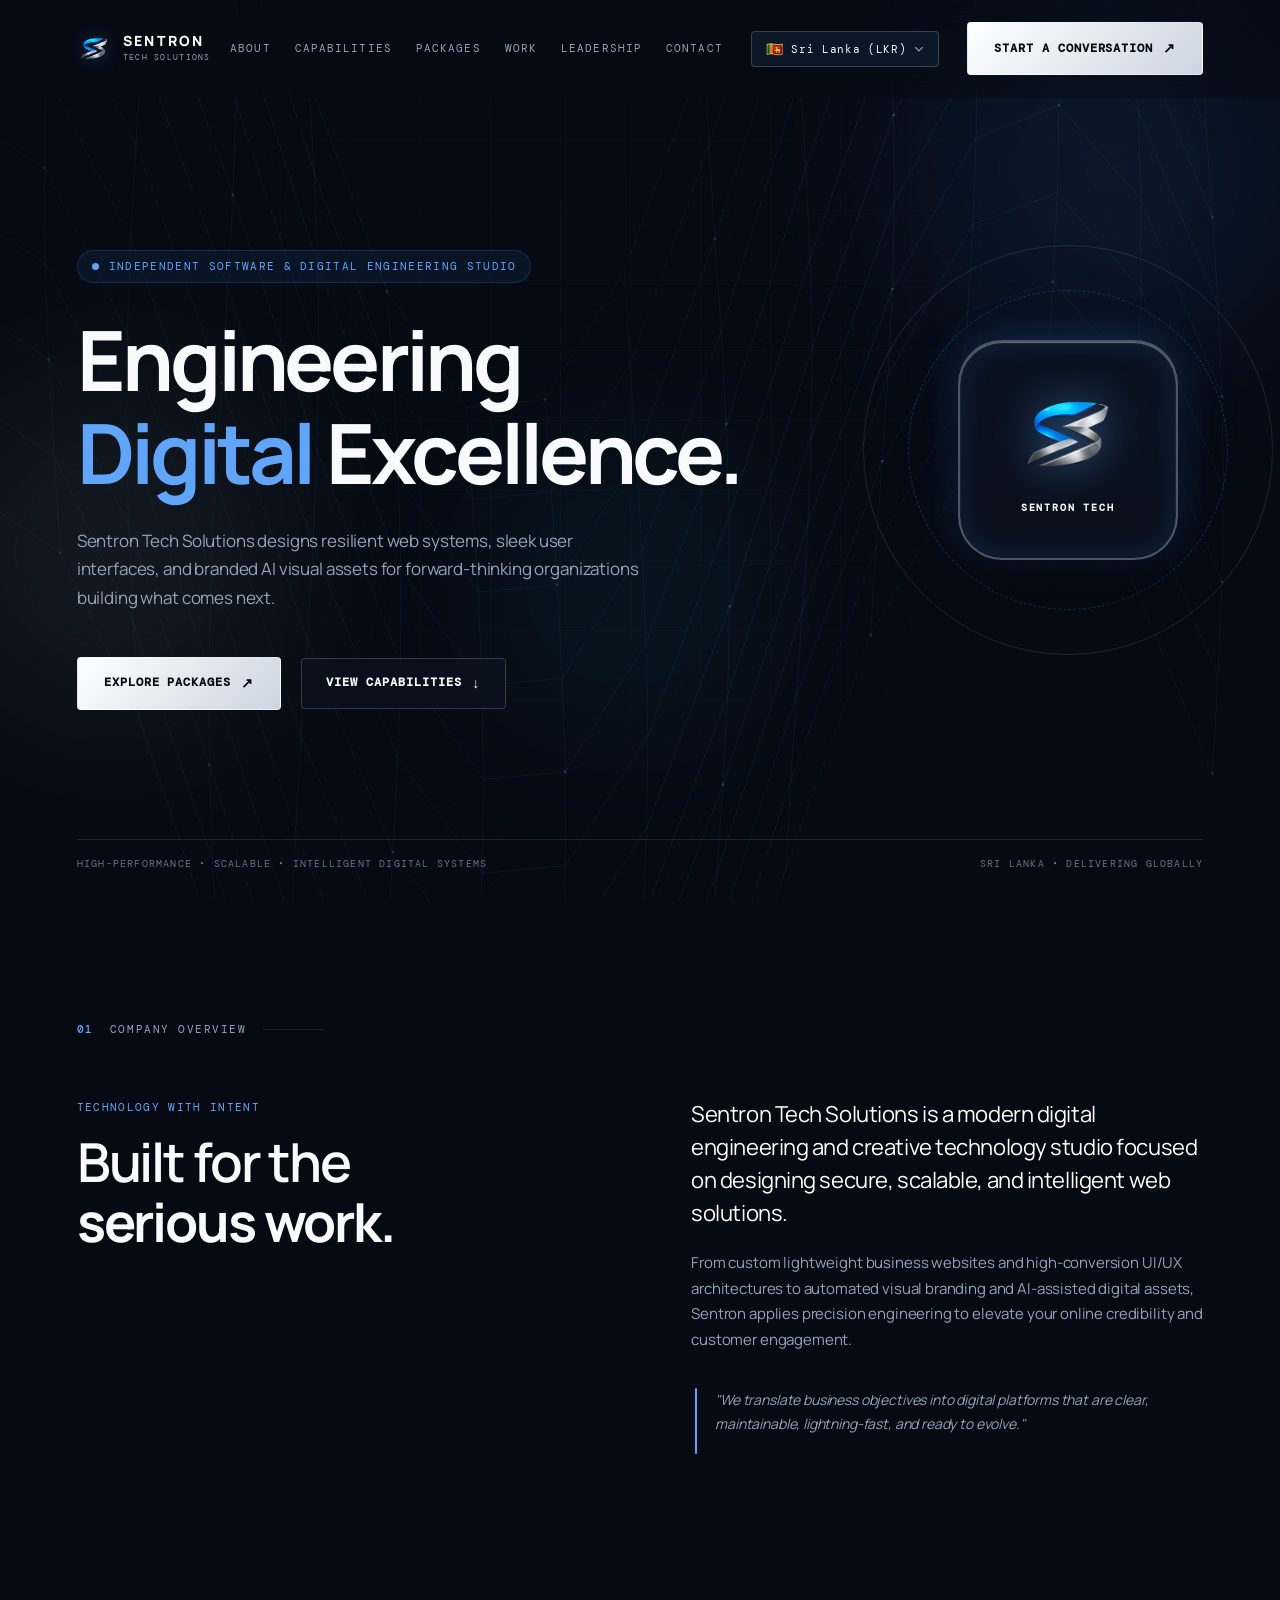
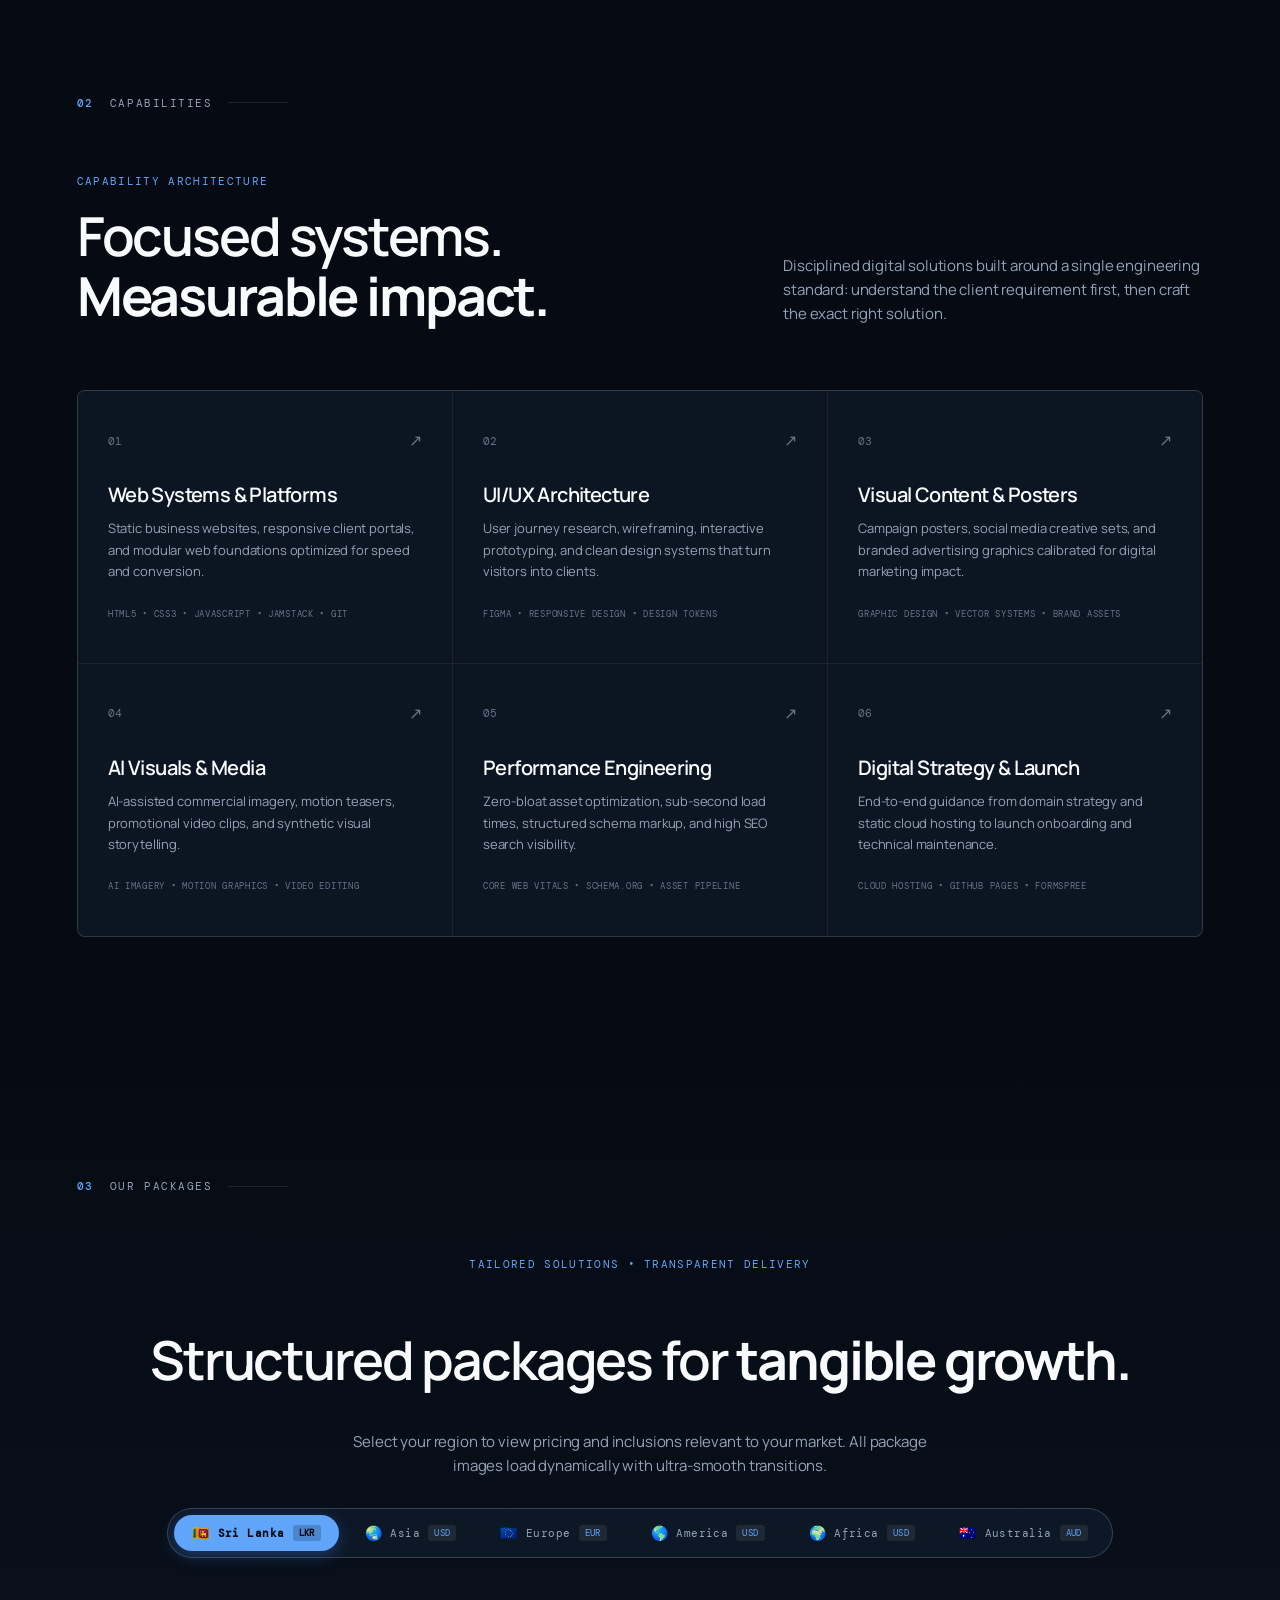
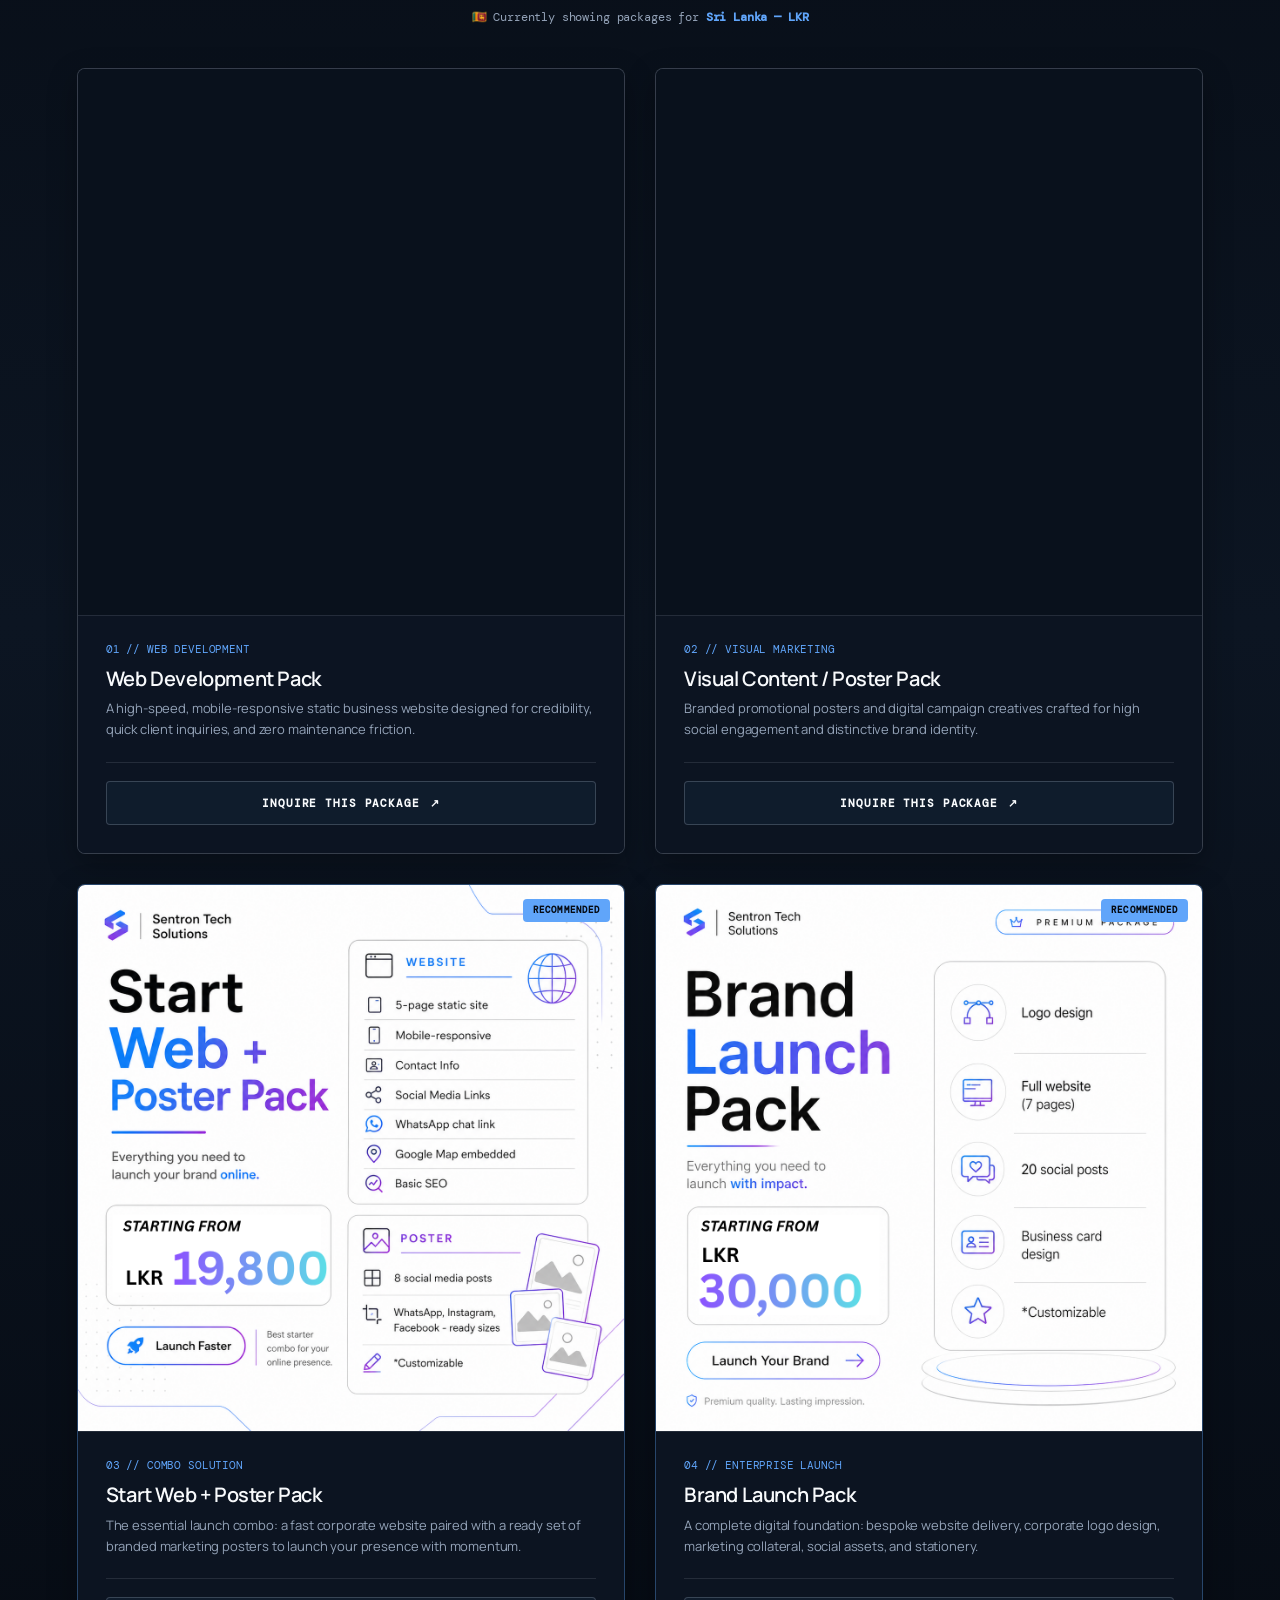
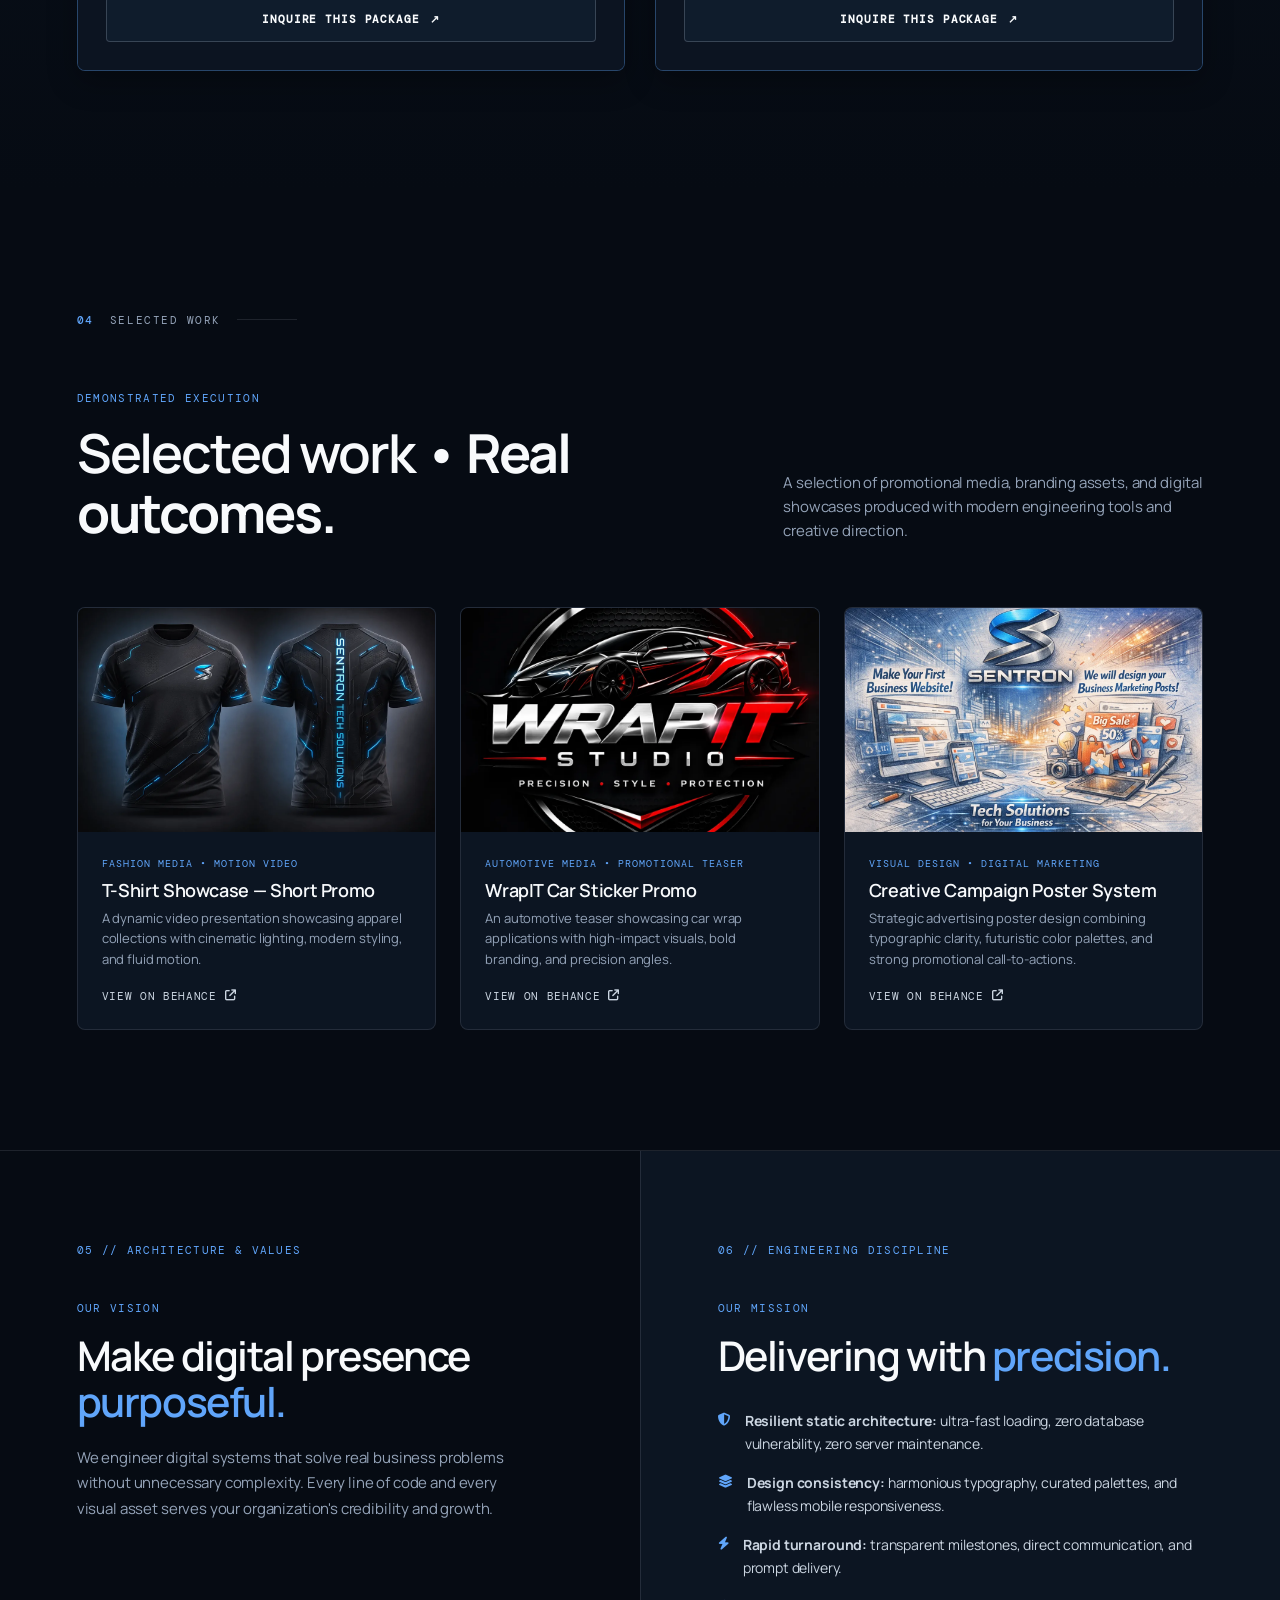
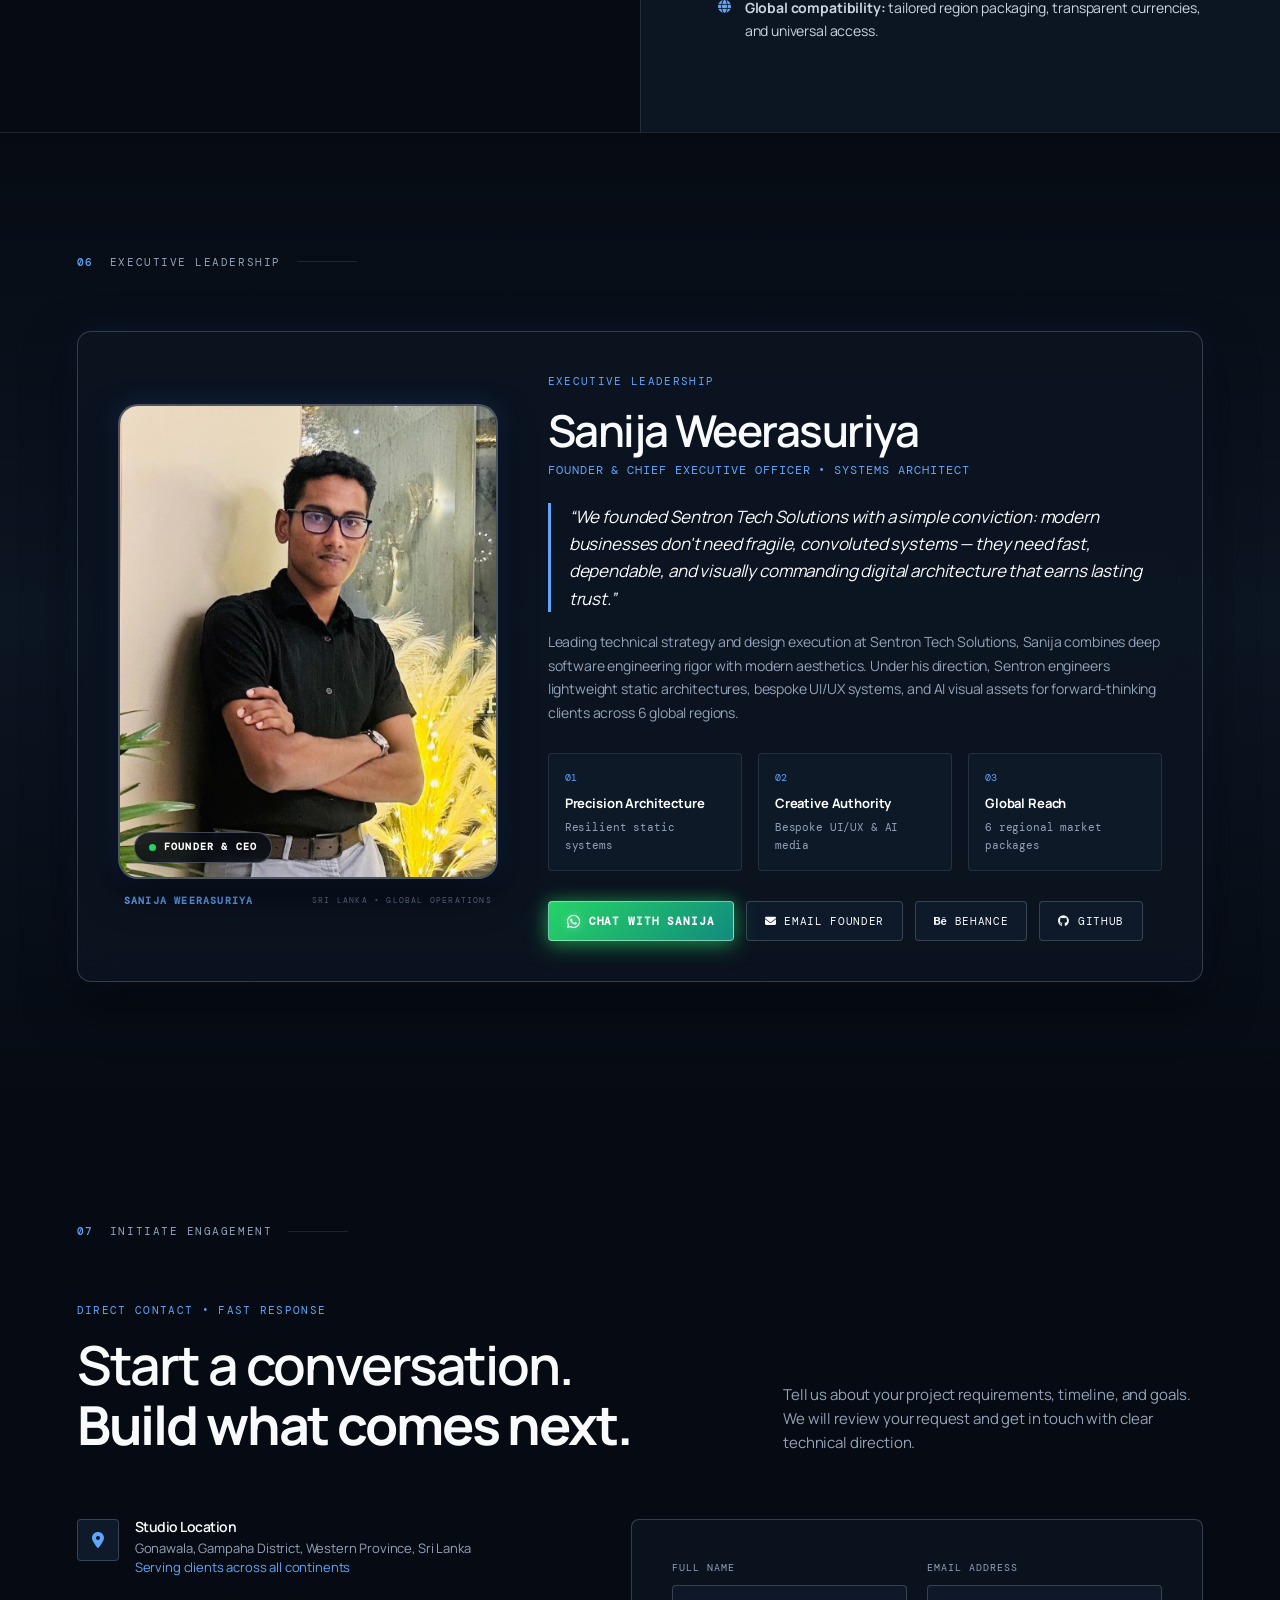
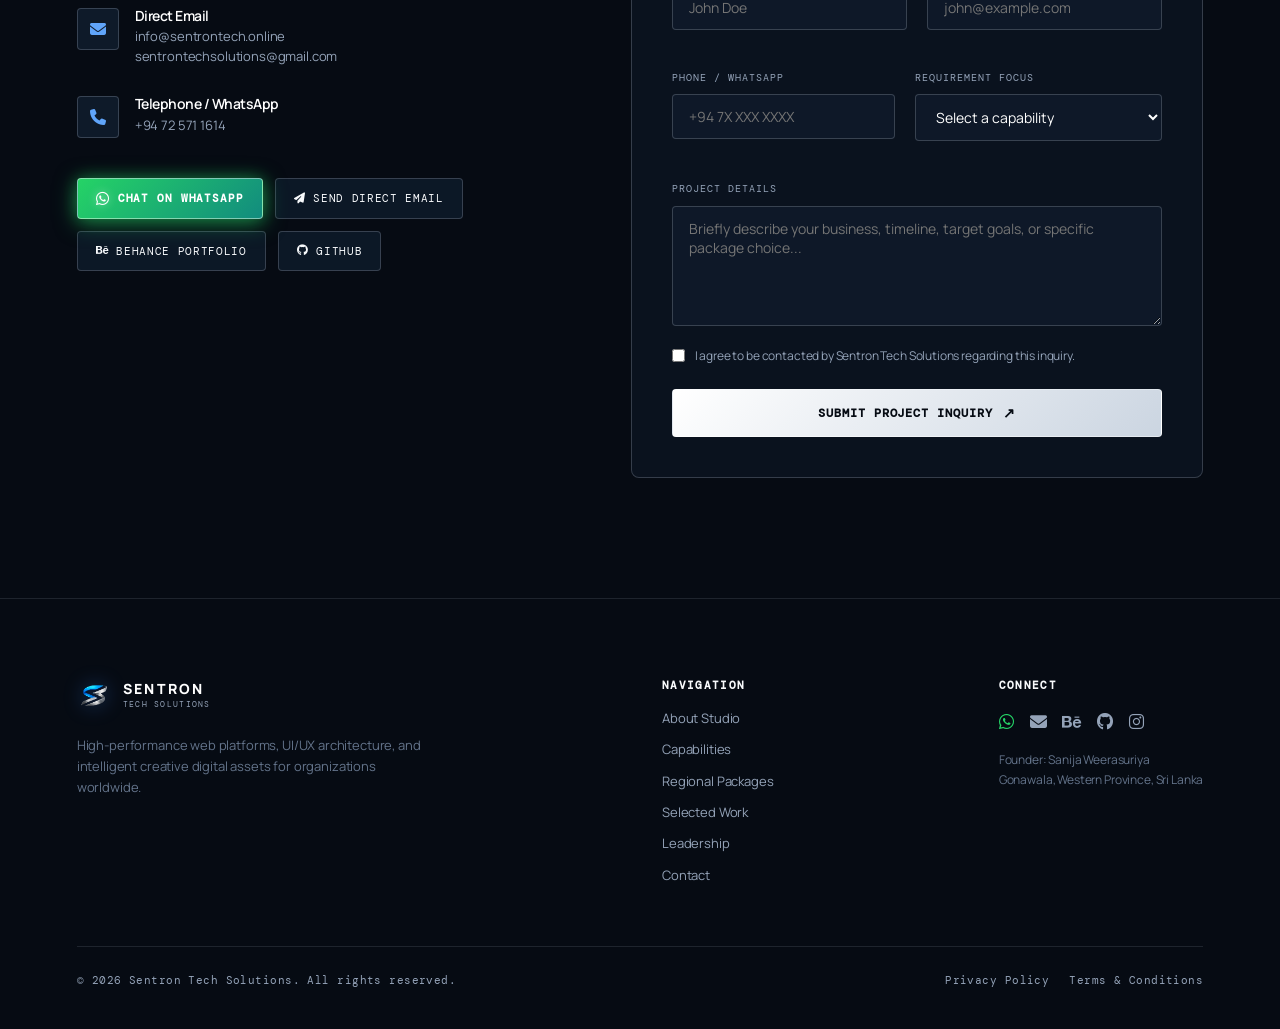
==== commit 1b724e1c: "18, Proffesional update" ====
--- a/index.html
+++ b/index.html
@@ -1,919 +1,852 @@
 <!DOCTYPE html>
 <html lang="en">
-
 <head>
-    <meta charset="UTF-8" />
-    <meta name="viewport" content="width=device-width, initial-scale=1.0" />
-    <meta name="description"
-        content="Sentron Tech Solutions builds responsive websites, UI/UX designs, digital branding assets, and AI-powered visual content for businesses in Sri Lanka." />
-    <meta name="robots" content="index, follow, max-image-preview:large, max-snippet:-1, max-video-preview:-1" />
-    <meta name="author" content="Sentron Tech Solutions" />
-    <meta name="theme-color" content="#060816" />
-
-    <link rel="canonical" href="https://www.sentrontech.online/" />
-
-    <meta property="og:locale" content="en_LK" />
-    <meta property="og:type" content="website" />
-    <meta property="og:site_name" content="Sentron Tech Solutions" />
-    <meta property="og:title" content="Sentron Tech Solutions | Web Design, UI/UX & AI Creative Services" />
-    <meta property="og:description"
-        content="Modern web development, UI/UX design, digital branding, and AI-powered visual content services for businesses in Sri Lanka." />
-    <meta property="og:url" content="https://www.sentrontech.online/" />
-    <meta property="og:image" content="https://www.sentrontech.online/assets/og-image.png" />
-    <meta property="og:image:alt" content="Sentron Tech Solutions branded web design and AI creative services preview" />
-    <meta property="og:image:width" content="1200" />
-    <meta property="og:image:height" content="630" />
-
-    <meta name="twitter:card" content="summary_large_image" />
-    <meta name="twitter:title" content="Sentron Tech Solutions | Web Design, UI/UX & AI Creative Services" />
-    <meta name="twitter:description"
-        content="Responsive websites, UI/UX design, digital branding, and AI-powered creative services for growing businesses." />
-    <meta name="twitter:image" content="https://www.sentrontech.online/assets/og-image.png" />
-    <meta name="twitter:image:alt" content="Sentron Tech Solutions branded web design and AI creative services preview" />
-
-    <title>Sentron Tech Solutions | Web Design, UI/UX & AI Creative Services</title>
-    <link rel="icon" type="image/png" href="assets/logo.png">
-    <link rel="apple-touch-icon" href="assets/logo.png">
-
-    <link rel="preconnect" href="https://cdn.jsdelivr.net" crossorigin>
-    <link rel="preconnect" href="https://cdnjs.cloudflare.com" crossorigin>
-    <link rel="preconnect" href="https://formspree.io" crossorigin>
-
-    <!-- Bootstrap CSS -->
-    <link href="https://cdn.jsdelivr.net/npm/bootstrap@5.3.3/dist/css/bootstrap.min.css" rel="stylesheet" />
-
-    <!-- Font Awesome -->
-    <link rel="stylesheet" href="https://cdnjs.cloudflare.com/ajax/libs/font-awesome/6.5.2/css/all.min.css" />
-
-    <!-- Custom CSS -->
-    <link rel="stylesheet" href="assets/css/styles.css" />
-
-    <script type="application/ld+json">
-        {
-            "@context": "https://schema.org",
-            "@graph": [
-                {
-                    "@type": "Organization",
-                    "@id": "https://www.sentrontech.online/#organization",
-                    "name": "Sentron Tech Solutions",
-                    "url": "https://www.sentrontech.online/",
-                    "logo": "https://www.sentrontech.online/assets/logo.png",
-                    "image": "https://www.sentrontech.online/assets/logo.png",
-                    "description": "Sentron Tech Solutions provides web development, UI/UX design, digital branding, and AI-powered creative services for businesses in Sri Lanka.",
-                    "founder": {
-                        "@type": "Person",
-                        "name": "Sanija Weerasuriya"
-                    },
-                    "foundingLocation": {
-                        "@type": "Place",
-                        "name": "Gonawala, Gampaha District, Western Province, Sri Lanka"
-                    },
-                    "email": "sentrontechsolutions@gmail.com",
-                    "telephone": "+94725711614",
-                    "address": {
-                        "@type": "PostalAddress",
-                        "addressLocality": "Gonawala",
-                        "addressRegion": "Western Province",
-                        "addressCountry": "LK"
-                    },
-                    "areaServed": {
-                        "@type": "Country",
-                        "name": "Sri Lanka"
-                    },
-                    "contactPoint": {
-                        "@type": "ContactPoint",
-                        "contactType": "customer support",
-                        "telephone": "+94725711614",
-                        "email": "sentrontechsolutions@gmail.com",
-                        "areaServed": "LK",
-                        "availableLanguage": "English"
-                    },
-                    "sameAs": [
-                        "https://www.behance.net/sentrontechsolutions",
-                        "https://github.com/sentrontechsolutions"
-                    ],
-                    "knowsAbout": [
-                        "Web Development",
-                        "UI/UX Design",
-                        "Digital Branding",
-                        "AI Image Creation",
-                        "Visual Content Creation",
-                        "Promotional Video Production"
-                    ]
-                },
-                {
-                    "@type": "WebSite",
-                    "@id": "https://www.sentrontech.online/#website",
-                    "url": "https://www.sentrontech.online/",
-                    "name": "Sentron Tech Solutions",
-                    "publisher": {
-                        "@id": "https://www.sentrontech.online/#organization"
-                    },
-                    "inLanguage": "en-LK"
-                },
-                {
-                    "@type": "WebPage",
-                    "@id": "https://www.sentrontech.online/#webpage",
-                    "url": "https://www.sentrontech.online/",
-                    "name": "Sentron Tech Solutions | Web Design, UI/UX & AI Creative Services",
-                    "description": "Sentron Tech Solutions builds responsive websites, UI/UX designs, digital branding assets, and AI-powered visual content for businesses in Sri Lanka.",
-                    "isPartOf": {
-                        "@id": "https://www.sentrontech.online/#website"
-                    },
-                    "about": {
-                        "@id": "https://www.sentrontech.online/#organization"
-                    },
-                    "primaryImageOfPage": {
-                        "@type": "ImageObject",
-                        "url": "https://www.sentrontech.online/assets/og-image.png",
-                        "width": 1200,
-                        "height": 630
-                    },
-                    "inLanguage": "en-LK"
-                }
-            ]
+  <meta charset="UTF-8" />
+  <meta name="viewport" content="width=device-width, initial-scale=1.0" />
+  <meta name="description" content="Sentron Tech Solutions — Engineering digital excellence through high-performance web systems, bespoke UI/UX architecture, digital branding, and AI creative solutions." />
+  <meta name="robots" content="index, follow" />
+  <meta name="author" content="Sentron Tech Solutions" />
+  <meta name="theme-color" content="#060b13" />
+
+  <link rel="canonical" href="https://www.sentrontech.online/" />
+
+  <!-- OpenGraph / Social Metadata -->
+  <meta property="og:type" content="website" />
+  <meta property="og:site_name" content="Sentron Tech Solutions" />
+  <meta property="og:title" content="Sentron Tech Solutions — Engineering Digital Excellence" />
+  <meta property="og:description" content="Secure, scalable and intelligent digital systems for organizations building what comes next." />
+  <meta property="og:url" content="https://www.sentrontech.online/" />
+  <meta property="og:image" content="assets/og-image.png" />
+
+  <title>Sentron Tech Solutions — Engineering Digital Excellence</title>
+  <link rel="icon" type="image/png" href="assets/logo.png" />
+  <link rel="apple-touch-icon" href="assets/logo.png" />
+
+  <!-- Preconnect Fonts -->
+  <link rel="preconnect" href="https://fonts.googleapis.com" />
+  <link rel="preconnect" href="https://fonts.gstatic.com" crossorigin />
+
+  <!-- Font Awesome Icons -->
+  <link rel="stylesheet" href="https://cdnjs.cloudflare.com/ajax/libs/font-awesome/6.5.2/css/all.min.css" integrity="sha512-SnH5WK+bZxgPHs44uWIX+LLJAJ9/2PkPKZ5QiAj6Ta86w+fsb2TkcmfRyVX3pBnMFcV7oQPJkl9QevSCWr3W6A==" crossorigin="anonymous" referrerpolicy="no-referrer" />
+
+  <!-- Minimalist Blue & Silver Design System -->
+  <link rel="stylesheet" href="assets/css/styles.css" />
+
+  <!-- Structured Data / JSON-LD -->
+  <script type="application/ld+json">
+  {
+    "@context": "https://schema.org",
+    "@graph": [
+      {
+        "@type": "Organization",
+        "@id": "https://www.sentrontech.online/#organization",
+        "name": "Sentron Tech Solutions",
+        "url": "https://www.sentrontech.online/",
+        "logo": "https://www.sentrontech.online/assets/logo.png",
+        "description": "Sentron Tech Solutions provides high-performance web systems, UI/UX architecture, branding, and AI creative solutions.",
+        "founder": {
+          "@type": "Person",
+          "name": "Sanija Weerasuriya"
+        },
+        "email": "sentrontechsolutions@gmail.com",
+        "telephone": "+94725711614",
+        "address": {
+          "@type": "PostalAddress",
+          "addressLocality": "Gonawala",
+          "addressRegion": "Western Province",
+          "addressCountry": "LK"
         }
-    </script>
-
+      }
+    ]
+  }
+  </script>
 </head>
-
 <body>
-    <div class="digital-dots-bg" aria-hidden="true"></div>
-
-    <!-- Navbar -->
-    <nav class="navbar navbar-expand-lg fixed-top" aria-label="Primary navigation">
-        <div class="container">
-            <a class="navbar-brand d-flex align-items-center gap-2" href="#home">
-                <!-- <i class="fa-solid fa-microchip brand-icon"></i> -->
-                <img src="assets/logo.png" alt="Sentron Tech Solutions logo" width="45" height="45" decoding="async">
-                <span>Sentron Tech Solutions</span>
+  <!-- Ambient Interactive Background Canvas & Glowing Orbs -->
+  <canvas id="bg-canvas" aria-hidden="true"></canvas>
+  <div class="bg-orbs" aria-hidden="true">
+    <div class="bg-orb bg-orb-1"></div>
+    <div class="bg-orb bg-orb-2"></div>
+    <div class="bg-orb bg-orb-3"></div>
+  </div>
+
+  <!-- SITE HEADER / NAVBAR -->
+  <header class="site-header" role="banner">
+    <a href="#top" class="brand" aria-label="Sentron Tech Solutions Home">
+      <img src="assets/logo.png" alt="Sentron Tech Solutions Logo" class="brand-logo" width="34" height="34" />
+      <div class="brand-text">
+        <span class="brand-title">SENTRON</span>
+        <span class="brand-subtitle">TECH SOLUTIONS</span>
+      </div>
+    </a>
+
+    <!-- Mobile Menu Hamburger -->
+    <button class="menu-toggle" aria-label="Toggle navigation menu" aria-expanded="false">
+      <span></span>
+      <span></span>
+      <span></span>
+    </button>
+
+    <!-- Navigation & Region Selector -->
+    <div class="nav-wrapper">
+      <nav class="main-nav" aria-label="Main Navigation">
+        <a href="#about">About</a>
+        <a href="#capabilities">Capabilities</a>
+        <a href="#packages">Packages</a>
+        <a href="#work">Work</a>
+        <a href="#leadership">Leadership</a>
+        <a href="#contact">Contact</a>
+      </nav>
+
+      <!-- Custom Navbar Region Selector Dropdown -->
+      <div class="region-select-wrap" id="navbarRegionSelector">
+        <button type="button" class="region-btn-trigger" id="navbarRegionTrigger" aria-haspopup="true" aria-expanded="false" title="Change region & packages">
+          <span class="region-icon" id="navTriggerFlag">🇱🇰</span>
+          <span id="navTriggerText">Sri Lanka (LKR)</span>
+          <span class="region-arrow" aria-hidden="true"><i class="fa-solid fa-chevron-down"></i></span>
+        </button>
+
+        <!-- Dropdown Menu with all 6 regions -->
+        <div class="region-dropdown-menu" id="navbarRegionDropdown" role="menu" aria-label="Select Region">
+          <div class="dropdown-header-note">Select Delivery Region</div>
+
+          <button type="button" class="region-option-item selected" data-region="sri_lanka" role="menuitem">
+            <div class="region-option-content">
+              <span class="region-option-flag">🇱🇰</span>
+              <span>Sri Lanka</span>
+            </div>
+            <span class="region-option-currency">LKR</span>
+            <span class="region-option-check"><i class="fa-solid fa-check"></i></span>
+          </button>
+
+          <button type="button" class="region-option-item" data-region="asia" role="menuitem">
+            <div class="region-option-content">
+              <span class="region-option-flag">🌏</span>
+              <span>Asia</span>
+            </div>
+            <span class="region-option-currency">USD</span>
+            <span class="region-option-check"><i class="fa-solid fa-check"></i></span>
+          </button>
+
+          <button type="button" class="region-option-item" data-region="europe" role="menuitem">
+            <div class="region-option-content">
+              <span class="region-option-flag">🇪🇺</span>
+              <span>Europe</span>
+            </div>
+            <span class="region-option-currency">EUR</span>
+            <span class="region-option-check"><i class="fa-solid fa-check"></i></span>
+          </button>
+
+          <button type="button" class="region-option-item" data-region="america" role="menuitem">
+            <div class="region-option-content">
+              <span class="region-option-flag">🌎</span>
+              <span>North &amp; South America</span>
+            </div>
+            <span class="region-option-currency">USD</span>
+            <span class="region-option-check"><i class="fa-solid fa-check"></i></span>
+          </button>
+
+          <button type="button" class="region-option-item" data-region="africa" role="menuitem">
+            <div class="region-option-content">
+              <span class="region-option-flag">🌍</span>
+              <span>Africa</span>
+            </div>
+            <span class="region-option-currency">USD</span>
+            <span class="region-option-check"><i class="fa-solid fa-check"></i></span>
+          </button>
+
+          <button type="button" class="region-option-item" data-region="australia" role="menuitem">
+            <div class="region-option-content">
+              <span class="region-option-flag">🇦🇺</span>
+              <span>Australia</span>
+            </div>
+            <span class="region-option-currency">AUD</span>
+            <span class="region-option-check"><i class="fa-solid fa-check"></i></span>
+          </button>
+        </div>
+      </div>
+
+      <!-- Action CTA Button -->
+      <a href="#contact" class="btn-primary">
+        Start a conversation <span class="btn-icon">&#8599;</span>
+      </a>
+    </div>
+  </header>
+
+  <!-- MAIN PAGE CONTENT -->
+  <main id="top">
+
+    <!-- HERO SECTION -->
+    <section class="hero" aria-labelledby="hero-title">
+      <div class="hero-grid" aria-hidden="true"></div>
+
+      <div class="hero-content reveal active">
+        <div class="kicker">
+          <span class="pulse"></span> Independent Software &amp; Digital Engineering Studio
+        </div>
+
+        <h1 class="hero-heading" id="hero-title">
+          Engineering<br /><em>Digital</em> Excellence.
+        </h1>
+
+        <p class="hero-subtext">
+          Sentron Tech Solutions designs resilient web systems, sleek user interfaces, and branded AI visual assets for forward-thinking organizations building what comes next.
+        </p>
+
+        <div class="hero-actions">
+          <a href="#packages" class="btn-primary">
+            Explore Packages <span class="btn-icon">&#8599;</span>
+          </a>
+          <a href="#capabilities" class="btn-outline">
+            View Capabilities <span class="btn-icon">&#8595;</span>
+          </a>
+        </div>
+      </div>
+
+      <!-- Floating Sentron Brand Emblem with Rounded Border -->
+      <div class="hero-floating-emblem" aria-hidden="true">
+        <div class="emblem-orbit emblem-orbit-1"></div>
+        <div class="emblem-orbit emblem-orbit-2"></div>
+        <div class="emblem-card">
+          <img src="assets/logo.png" alt="Sentron Tech Solutions Logo Emblem" class="emblem-logo" width="105" height="105" />
+          <span class="emblem-label">SENTRON TECH</span>
+        </div>
+      </div>
+
+      <!-- Hero Footer Status -->
+      <div class="hero-footer-bar">
+        <span>High-Performance &bull; Scalable &bull; Intelligent Digital Systems</span>
+        <span>Sri Lanka &bull; Delivering Globally</span>
+      </div>
+    </section>
+
+    <!-- 01 // COMPANY OVERVIEW -->
+    <section id="about" class="section">
+      <div class="section-label reveal">
+        <span>01</span>
+        <span>Company Overview</span>
+      </div>
+
+      <div class="intro-layout">
+        <div class="reveal">
+          <span class="eyebrow">Technology with intent</span>
+          <h2>Built for the<br /><strong>serious work.</strong></h2>
+        </div>
+
+        <div class="intro-copy reveal">
+          <p class="lead-text">
+            Sentron Tech Solutions is a modern digital engineering and creative technology studio focused on designing secure, scalable, and intelligent web solutions.
+          </p>
+          <p>
+            From custom lightweight business websites and high-conversion UI/UX architectures to automated visual branding and AI-assisted digital assets, Sentron applies precision engineering to elevate your online credibility and customer engagement.
+          </p>
+          <div class="quote-line">
+            <span class="quote-bar"></span>
+            <p>
+              "We translate business objectives into digital platforms that are clear, maintainable, lightning-fast, and ready to evolve."
+            </p>
+          </div>
+        </div>
+      </div>
+    </section>
+
+    <!-- 02 // CAPABILITIES / SERVICES -->
+    <section id="capabilities" class="section">
+      <div class="section-label reveal">
+        <span>02</span>
+        <span>Capabilities</span>
+      </div>
+
+      <div class="section-heading reveal">
+        <div>
+          <span class="eyebrow">Capability Architecture</span>
+          <h2>Focused systems.<br /><strong>Measurable impact.</strong></h2>
+        </div>
+        <p>
+          Disciplined digital solutions built around a single engineering standard: understand the client requirement first, then craft the exact right solution.
+        </p>
+      </div>
+
+      <div class="capabilities-grid reveal">
+        <!-- 01 Web Development -->
+        <article class="capability-card">
+          <div class="cap-header">
+            <span class="cap-number">01</span>
+            <span class="cap-arrow">&#8599;</span>
+          </div>
+          <h3>Web Systems &amp; Platforms</h3>
+          <p>Static business websites, responsive client portals, and modular web foundations optimized for speed and conversion.</p>
+          <span class="cap-stack">HTML5 &bull; CSS3 &bull; JavaScript &bull; Jamstack &bull; Git</span>
+        </article>
+
+        <!-- 02 UI/UX Design -->
+        <article class="capability-card">
+          <div class="cap-header">
+            <span class="cap-number">02</span>
+            <span class="cap-arrow">&#8599;</span>
+          </div>
+          <h3>UI/UX Architecture</h3>
+          <p>User journey research, wireframing, interactive prototyping, and clean design systems that turn visitors into clients.</p>
+          <span class="cap-stack">Figma &bull; Responsive Design &bull; Design Tokens</span>
+        </article>
+
+        <!-- 03 Visual Content -->
+        <article class="capability-card">
+          <div class="cap-header">
+            <span class="cap-number">03</span>
+            <span class="cap-arrow">&#8599;</span>
+          </div>
+          <h3>Visual Content &amp; Posters</h3>
+          <p>Campaign posters, social media creative sets, and branded advertising graphics calibrated for digital marketing impact.</p>
+          <span class="cap-stack">Graphic Design &bull; Vector Systems &bull; Brand Assets</span>
+        </article>
+
+        <!-- 04 AI Media & Video -->
+        <article class="capability-card">
+          <div class="cap-header">
+            <span class="cap-number">04</span>
+            <span class="cap-arrow">&#8599;</span>
+          </div>
+          <h3>AI Visuals &amp; Media</h3>
+          <p>AI-assisted commercial imagery, motion teasers, promotional video clips, and synthetic visual storytelling.</p>
+          <span class="cap-stack">AI Imagery &bull; Motion Graphics &bull; Video Editing</span>
+        </article>
+
+        <!-- 05 Performance & SEO -->
+        <article class="capability-card">
+          <div class="cap-header">
+            <span class="cap-number">05</span>
+            <span class="cap-arrow">&#8599;</span>
+          </div>
+          <h3>Performance Engineering</h3>
+          <p>Zero-bloat asset optimization, sub-second load times, structured schema markup, and high SEO search visibility.</p>
+          <span class="cap-stack">Core Web Vitals &bull; Schema.org &bull; Asset Pipeline</span>
+        </article>
+
+        <!-- 06 Technical Advisory -->
+        <article class="capability-card">
+          <div class="cap-header">
+            <span class="cap-number">06</span>
+            <span class="cap-arrow">&#8599;</span>
+          </div>
+          <h3>Digital Strategy &amp; Launch</h3>
+          <p>End-to-end guidance from domain strategy and static cloud hosting to launch onboarding and technical maintenance.</p>
+          <span class="cap-stack">Cloud Hosting &bull; GitHub Pages &bull; Formspree</span>
+        </article>
+      </div>
+    </section>
+
+    <!-- 03 // OUR PACKAGES (Interactive 6-Region Showcase) -->
+    <section id="packages" class="section packages-section" aria-labelledby="packages-title">
+      <div class="section-label reveal">
+        <span>03</span>
+        <span>Our Packages</span>
+      </div>
+
+      <div class="section-heading reveal" style="text-align: center; flex-direction: column; align-items: center; margin-bottom: 24px;">
+        <span class="eyebrow">Tailored Solutions &bull; Transparent Delivery</span>
+        <h2 id="packages-title">Structured packages for <strong>tangible growth.</strong></h2>
+        <p style="text-align: center; max-width: 620px;">
+          Select your region to view pricing and inclusions relevant to your market. All package images load dynamically with ultra-smooth transitions.
+        </p>
+      </div>
+
+      <!-- In-Page Quick Region Pills (Synchronized with Navbar Dropdown) -->
+      <div class="package-region-bar reveal" role="tablist" aria-label="Select Delivery Region">
+        <button type="button" class="region-pill active" data-region="sri_lanka" role="tab" aria-selected="true">
+          <span class="pill-flag">🇱🇰</span>
+          <span>Sri Lanka</span>
+          <span class="pill-currency">LKR</span>
+        </button>
+        <button type="button" class="region-pill" data-region="asia" role="tab" aria-selected="false">
+          <span class="pill-flag">🌏</span>
+          <span>Asia</span>
+          <span class="pill-currency">USD</span>
+        </button>
+        <button type="button" class="region-pill" data-region="europe" role="tab" aria-selected="false">
+          <span class="pill-flag">🇪🇺</span>
+          <span>Europe</span>
+          <span class="pill-currency">EUR</span>
+        </button>
+        <button type="button" class="region-pill" data-region="america" role="tab" aria-selected="false">
+          <span class="pill-flag">🌎</span>
+          <span>America</span>
+          <span class="pill-currency">USD</span>
+        </button>
+        <button type="button" class="region-pill" data-region="africa" role="tab" aria-selected="false">
+          <span class="pill-flag">🌍</span>
+          <span>Africa</span>
+          <span class="pill-currency">USD</span>
+        </button>
+        <button type="button" class="region-pill" data-region="australia" role="tab" aria-selected="false">
+          <span class="pill-flag">🇦🇺</span>
+          <span>Australia</span>
+          <span class="pill-currency">AUD</span>
+        </button>
+      </div>
+
+      <!-- Active Region Notification Banner -->
+      <div class="current-region-display reveal" id="currentRegionLabel" aria-live="polite">
+        🇱🇰 Currently showing packages for <strong>Sri Lanka — LKR</strong>
+      </div>
+
+      <!-- 4 Packages Grid -->
+      <div class="packages-grid">
+        <!-- Package 1: Web Development Pack (1.png) -->
+        <div class="package-card reveal" data-package-id="web">
+          <div class="package-img-holder">
+            <img src="assets/packages/sri_lanka/1.png"
+                 alt="Web Development Pack specifications and inclusions"
+                 class="package-dynamic-img"
+                 data-package-index="1"
+                 loading="eager"
+                 decoding="async" />
+          </div>
+          <div class="package-body">
+            <div class="package-header-row">
+              <span class="package-index">01 // WEB DEVELOPMENT</span>
+            </div>
+            <h3>Web Development Pack</h3>
+            <p>
+              A high-speed, mobile-responsive static business website designed for credibility, quick client inquiries, and zero maintenance friction.
+            </p>
+            <div class="package-action">
+              <a href="#contact" class="btn-package-inquire" data-package-name="Web Development Pack">
+                Inquire This Package <span>&#8599;</span>
+              </a>
+            </div>
+          </div>
+        </div>
+
+        <!-- Package 2: Visual Content / Poster Pack (2.png) -->
+        <div class="package-card reveal" data-package-id="content">
+          <div class="package-img-holder">
+            <img src="assets/packages/sri_lanka/2.png"
+                 alt="Visual Content Creation Poster Pack specifications and inclusions"
+                 class="package-dynamic-img"
+                 data-package-index="2"
+                 loading="eager"
+                 decoding="async" />
+          </div>
+          <div class="package-body">
+            <div class="package-header-row">
+              <span class="package-index">02 // VISUAL MARKETING</span>
+            </div>
+            <h3>Visual Content / Poster Pack</h3>
+            <p>
+              Branded promotional posters and digital campaign creatives crafted for high social engagement and distinctive brand identity.
+            </p>
+            <div class="package-action">
+              <a href="#contact" class="btn-package-inquire" data-package-name="Visual Content Creation Pack">
+                Inquire This Package <span>&#8599;</span>
+              </a>
+            </div>
+          </div>
+        </div>
+
+        <!-- Package 3: Starter Combo Pack (3.png) -->
+        <div class="package-card featured reveal" data-package-id="combo1">
+          <div class="package-img-holder">
+            <img src="assets/packages/sri_lanka/3.png"
+                 alt="Start Web + Poster Pack specifications and inclusions"
+                 class="package-dynamic-img"
+                 data-package-index="3"
+                 loading="eager"
+                 decoding="async" />
+          </div>
+          <div class="package-body">
+            <div class="package-header-row">
+              <span class="package-index">03 // COMBO SOLUTION</span>
+            </div>
+            <h3>Start Web + Poster Pack</h3>
+            <p>
+              The essential launch combo: a fast corporate website paired with a ready set of branded marketing posters to launch your presence with momentum.
+            </p>
+            <div class="package-action">
+              <a href="#contact" class="btn-package-inquire" data-package-name="Start Web + Poster Pack">
+                Inquire This Package <span>&#8599;</span>
+              </a>
+            </div>
+          </div>
+        </div>
+
+        <!-- Package 4: Brand Launch Pack (4.png) -->
+        <div class="package-card featured reveal" data-package-id="combo2">
+          <div class="package-img-holder">
+            <img src="assets/packages/sri_lanka/4.png"
+                 alt="Brand Launch Pack specifications and inclusions"
+                 class="package-dynamic-img"
+                 data-package-index="4"
+                 loading="eager"
+                 decoding="async" />
+          </div>
+          <div class="package-body">
+            <div class="package-header-row">
+              <span class="package-index">04 // ENTERPRISE LAUNCH</span>
+            </div>
+            <h3>Brand Launch Pack</h3>
+            <p>
+              A complete digital foundation: bespoke website delivery, corporate logo design, marketing collateral, social assets, and stationery.
+            </p>
+            <div class="package-action">
+              <a href="#contact" class="btn-package-inquire" data-package-name="Brand Launch Pack">
+                Inquire This Package <span>&#8599;</span>
+              </a>
+            </div>
+          </div>
+        </div>
+      </div>
+    </section>
+
+    <!-- 04 // SELECTED PROJECTS / PORTFOLIO -->
+    <section id="work" class="section">
+      <div class="section-label reveal">
+        <span>04</span>
+        <span>Selected Work</span>
+      </div>
+
+      <div class="section-heading reveal">
+        <div>
+          <span class="eyebrow">Demonstrated Execution</span>
+          <h2>Selected work &bull; <strong>Real outcomes.</strong></h2>
+        </div>
+        <p>
+          A selection of promotional media, branding assets, and digital showcases produced with modern engineering tools and creative direction.
+        </p>
+      </div>
+
+      <div class="portfolio-grid reveal">
+        <!-- Project 1 -->
+        <div class="project-card">
+          <div class="project-media">
+            <img src="assets/demoProjects/videogen/sentrontech-t-shirt.webp" alt="T-Shirt Showcase short promo preview" loading="lazy" decoding="async" />
+          </div>
+          <div class="project-info">
+            <span class="project-category">Fashion Media &bull; Motion Video</span>
+            <h4>T-Shirt Showcase — Short Promo</h4>
+            <p>A dynamic video presentation showcasing apparel collections with cinematic lighting, modern styling, and fluid motion.</p>
+            <a href="https://www.behance.net/sentrontechsolutions" target="_blank" rel="noopener noreferrer" class="project-link">
+              View on Behance <i class="fa-solid fa-arrow-up-right-from-square"></i>
             </a>
-
-            <button class="navbar-toggler text-white border-0 shadow-none" type="button" data-bs-toggle="collapse"
-                data-bs-target="#mainNav" aria-controls="mainNav" aria-expanded="false"
-                aria-label="Open navigation menu">
-                <i class="fa-solid fa-bars text-white"></i>
+          </div>
+        </div>
+
+        <!-- Project 2 -->
+        <div class="project-card">
+          <div class="project-media">
+            <img src="assets/demoProjects/videogen/wrapit.webp" alt="WrapIT Car Sticker promotional teaser preview" loading="lazy" decoding="async" />
+          </div>
+          <div class="project-info">
+            <span class="project-category">Automotive Media &bull; Promotional Teaser</span>
+            <h4>WrapIT Car Sticker Promo</h4>
+            <p>An automotive teaser showcasing car wrap applications with high-impact visuals, bold branding, and precision angles.</p>
+            <a href="https://www.behance.net/gallery/247389949/WrapIT-Car-Sticker-Coming-Soon-Promotional-Video" target="_blank" rel="noopener noreferrer" class="project-link">
+              View on Behance <i class="fa-solid fa-arrow-up-right-from-square"></i>
+            </a>
+          </div>
+        </div>
+
+        <!-- Project 3 -->
+        <div class="project-card">
+          <div class="project-media">
+            <img src="assets/demoProjects/vcontent/p1.webp" alt="Visual Content Creative Campaign preview" loading="lazy" decoding="async" />
+          </div>
+          <div class="project-info">
+            <span class="project-category">Visual Design &bull; Digital Marketing</span>
+            <h4>Creative Campaign Poster System</h4>
+            <p>Strategic advertising poster design combining typographic clarity, futuristic color palettes, and strong promotional call-to-actions.</p>
+            <a href="https://www.behance.net/sentrontechsolutions" target="_blank" rel="noopener noreferrer" class="project-link">
+              View on Behance <i class="fa-solid fa-arrow-up-right-from-square"></i>
+            </a>
+          </div>
+        </div>
+      </div>
+    </section>
+
+    <!-- 05 // WHY SENTRON (Split Panel Section) -->
+    <section class="split-section" aria-label="Why Sentron Tech Solutions">
+      <div class="split-panel split-panel-dark reveal">
+        <span class="split-number">05 // ARCHITECTURE &amp; VALUES</span>
+        <span class="eyebrow">Our Vision</span>
+        <h3>Make digital presence <em>purposeful.</em></h3>
+        <p>
+          We engineer digital systems that solve real business problems without unnecessary complexity. Every line of code and every visual asset serves your organization's credibility and growth.
+        </p>
+      </div>
+
+      <div class="split-panel split-panel-accent reveal">
+        <span class="split-number">06 // ENGINEERING DISCIPLINE</span>
+        <span class="eyebrow">Our Mission</span>
+        <h3>Delivering with <em>precision.</em></h3>
+        <ul class="principles-list">
+          <li>
+            <i class="fa-solid fa-shield-halved"></i>
+            <span><strong>Resilient static architecture:</strong> ultra-fast loading, zero database vulnerability, zero server maintenance.</span>
+          </li>
+          <li>
+            <i class="fa-solid fa-layer-group"></i>
+            <span><strong>Design consistency:</strong> harmonious typography, curated palettes, and flawless mobile responsiveness.</span>
+          </li>
+          <li>
+            <i class="fa-solid fa-bolt"></i>
+            <span><strong>Rapid turnaround:</strong> transparent milestones, direct communication, and prompt delivery.</span>
+          </li>
+          <li>
+            <i class="fa-solid fa-globe"></i>
+            <span><strong>Global compatibility:</strong> tailored region packaging, transparent currencies, and universal access.</span>
+          </li>
+        </ul>
+      </div>
+    </section>
+
+    <!-- 06 // EXECUTIVE LEADERSHIP & FOUNDER -->
+    <section id="leadership" class="section leadership-section" aria-labelledby="leadership-title">
+      <div class="section-label reveal">
+        <span>06</span>
+        <span>Executive Leadership</span>
+      </div>
+
+      <div class="leadership-wrapper reveal">
+        <div class="founder-card">
+          <div class="founder-image-container">
+            <div class="founder-image-frame">
+              <img src="assets/sanija/sanija.jpeg" alt="Sanija Weerasuriya — Founder & CEO of Sentron Tech Solutions" class="founder-img" loading="lazy" decoding="async" />
+              <div class="founder-badge-pill">
+                <span class="pulse-green"></span> FOUNDER &amp; CEO
+              </div>
+            </div>
+            <div class="founder-stamp-tag">
+              <span>SANIJA WEERASURIYA</span>
+              <small>SRI LANKA &bull; GLOBAL OPERATIONS</small>
+            </div>
+          </div>
+
+          <div class="founder-content">
+            <span class="eyebrow">Executive Leadership</span>
+            <h2 id="leadership-title">Sanija Weerasuriya</h2>
+            <p class="founder-role-title">Founder &amp; Chief Executive Officer &bull; Systems Architect</p>
+
+            <p class="founder-lead-quote">
+              &ldquo;We founded Sentron Tech Solutions with a simple conviction: modern businesses don't need fragile, convoluted systems &mdash; they need fast, dependable, and visually commanding digital architecture that earns lasting trust.&rdquo;
+            </p>
+
+            <p class="founder-bio-text">
+              Leading technical strategy and design execution at Sentron Tech Solutions, Sanija combines deep software engineering rigor with modern aesthetics. Under his direction, Sentron engineers lightweight static architectures, bespoke UI/UX systems, and AI visual assets for forward-thinking clients across 6 global regions.
+            </p>
+
+            <div class="founder-pillars">
+              <div class="pillar-box">
+                <span class="pillar-num">01</span>
+                <strong>Precision Architecture</strong>
+                <small>Resilient static systems</small>
+              </div>
+              <div class="pillar-box">
+                <span class="pillar-num">02</span>
+                <strong>Creative Authority</strong>
+                <small>Bespoke UI/UX &amp; AI media</small>
+              </div>
+              <div class="pillar-box">
+                <span class="pillar-num">03</span>
+                <strong>Global Reach</strong>
+                <small>6 regional market packages</small>
+              </div>
+            </div>
+
+            <div class="founder-connect-row">
+              <a href="https://wa.me/94725711614?text=Hello%20Sanija%2C%20I%20would%20like%20to%20connect%20regarding%20Sentron%20Tech%20Solutions." target="_blank" rel="noopener noreferrer" class="btn-channel btn-whatsapp-enhanced">
+                <i class="fa-brands fa-whatsapp"></i> Chat with Sanija
+              </a>
+              <a href="mailto:info@sentrontech.online" class="btn-channel">
+                <i class="fa-solid fa-envelope"></i> Email Founder
+              </a>
+              <a href="https://www.behance.net/sentrontechsolutions" target="_blank" rel="noopener noreferrer" class="btn-channel">
+                <i class="fa-brands fa-behance"></i> Behance
+              </a>
+              <a href="https://github.com/sentrontechsolutions" target="_blank" rel="noopener noreferrer" class="btn-channel">
+                <i class="fa-brands fa-github"></i> GitHub
+              </a>
+            </div>
+          </div>
+        </div>
+      </div>
+    </section>
+
+    <!-- 07 // CONTACT / DIRECT ENGAGEMENT -->
+    <section id="contact" class="section" aria-labelledby="contact-title">
+      <div class="section-label reveal">
+        <span>07</span>
+        <span>Initiate Engagement</span>
+      </div>
+
+      <div class="section-heading reveal">
+        <div>
+          <span class="eyebrow">Direct Contact &bull; Fast Response</span>
+          <h2 id="contact-title">Start a conversation.<br /><strong>Build what comes next.</strong></h2>
+        </div>
+        <p>
+          Tell us about your project requirements, timeline, and goals. We will review your request and get in touch with clear technical direction.
+        </p>
+      </div>
+
+      <div class="contact-grid">
+        <!-- Contact Information & Channels -->
+        <div class="contact-meta-box reveal">
+          <div class="contact-detail-row">
+            <div class="contact-icon-pill"><i class="fa-solid fa-location-dot"></i></div>
+            <div class="contact-detail-content">
+              <h5>Studio Location</h5>
+              <p>Gonawala, Gampaha District, Western Province, Sri Lanka<br /><span style="color: var(--blue-bright);">Serving clients across all continents</span></p>
+            </div>
+          </div>
+
+          <div class="contact-detail-row">
+            <div class="contact-icon-pill"><i class="fa-solid fa-envelope"></i></div>
+            <div class="contact-detail-content">
+              <h5>Direct Email</h5>
+              <p><a href="mailto:info@sentrontech.online">info@sentrontech.online</a></p>
+              <p><a href="mailto:sentrontechsolutions@gmail.com" class="text-silver">sentrontechsolutions@gmail.com</a></p>
+            </div>
+          </div>
+
+          <div class="contact-detail-row">
+            <div class="contact-icon-pill"><i class="fa-solid fa-phone"></i></div>
+            <div class="contact-detail-content">
+              <h5>Telephone / WhatsApp</h5>
+              <p><a href="tel:+94725711614">+94 72 571 1614</a></p>
+            </div>
+          </div>
+
+          <!-- Quick Actions -->
+          <div class="direct-channels">
+            <a href="https://wa.me/94725711614?text=Hello%20Sentron%20Tech%20Solutions%2C%20I%20would%20like%20to%20discuss%20a%20digital%20project." target="_blank" rel="noopener noreferrer" class="btn-channel btn-whatsapp-enhanced">
+              <i class="fa-brands fa-whatsapp"></i> Chat on WhatsApp
+            </a>
+            <a href="mailto:info@sentrontech.online" class="btn-channel">
+              <i class="fa-solid fa-paper-plane"></i> Send Direct Email
+            </a>
+            <a href="https://www.behance.net/sentrontechsolutions" target="_blank" rel="noopener noreferrer" class="btn-channel">
+              <i class="fa-brands fa-behance"></i> Behance Portfolio
+            </a>
+            <a href="https://github.com/sentrontechsolutions" target="_blank" rel="noopener noreferrer" class="btn-channel">
+              <i class="fa-brands fa-github"></i> GitHub
+            </a>
+          </div>
+        </div>
+
+        <!-- Minimalist Formspree Static Form -->
+        <div class="contact-form-wrap reveal">
+          <form class="contact-form" action="https://formspree.io/f/meenkwpn" method="POST">
+            <input type="hidden" name="_subject" value="New Website Inquiry — Sentron Tech Solutions" />
+            <input type="text" name="_gotcha" tabindex="-1" autocomplete="off" style="display:none !important;" aria-hidden="true" />
+
+            <div class="form-row">
+              <div class="form-group">
+                <label for="contactName" class="form-label">Full Name</label>
+                <input type="text" class="form-input" id="contactName" name="name" placeholder="John Doe" required />
+              </div>
+              <div class="form-group">
+                <label for="contactEmail" class="form-label">Email Address</label>
+                <input type="email" class="form-input" id="contactEmail" name="email" placeholder="john@example.com" required />
+              </div>
+            </div>
+
+            <div class="form-row">
+              <div class="form-group">
+                <label for="contactPhone" class="form-label">Phone / WhatsApp</label>
+                <input type="tel" class="form-input" id="contactPhone" name="phone" placeholder="+94 7X XXX XXXX" />
+              </div>
+              <div class="form-group">
+                <label for="contactService" class="form-label">Requirement Focus</label>
+                <select class="form-select" id="contactService" name="service" required>
+                  <option value="" selected disabled>Select a capability</option>
+                  <option value="Business Website">Business Website System</option>
+                  <option value="UI/UX Architecture">UI/UX Architecture &amp; Design</option>
+                  <option value="Visual Content">Visual Content / Poster Design</option>
+                  <option value="AI Media">AI Media &amp; Promotional Video</option>
+                  <option value="Full Brand Launch">Full Brand Launch Combo</option>
+                  <option value="Advisory">Technical Consultation</option>
+                </select>
+              </div>
+            </div>
+
+            <div class="form-group">
+              <label for="contactMessage" class="form-label">Project Details</label>
+              <textarea class="form-textarea" id="contactMessage" name="message" rows="4" placeholder="Briefly describe your business, timeline, target goals, or specific package choice..." required></textarea>
+            </div>
+
+            <div class="form-consent">
+              <input type="checkbox" id="contactConsent" name="privacy_consent" value="Agreed" required />
+              <label for="contactConsent">
+                I agree to be contacted by Sentron Tech Solutions regarding this inquiry.
+              </label>
+            </div>
+
+            <button type="submit" class="btn-primary" style="width: 100%;">
+              Submit Project Inquiry <span class="btn-icon">&#8599;</span>
             </button>
-
-            <div class="collapse navbar-collapse" id="mainNav">
-                <ul class="navbar-nav ms-auto align-items-lg-center">
-                    <li class="nav-item"><a class="nav-link" href="#home">Home</a></li>
-                    <li class="nav-item"><a class="nav-link" href="#services">Services</a></li>
-                    <li class="nav-item"><a class="nav-link" href="#portfolio">Portfolio</a></li>
-                    <li class="nav-item"><a class="nav-link" href="#packages">Packages</a></li>
-                    <li class="nav-item"><a class="nav-link" href="#why-us">Why Us</a></li>
-                    <li class="nav-item"><a class="nav-link" href="#contact">Contact</a></li>
-                    <li class="nav-item ms-lg-3 mt-3 mt-lg-0">
-                        <a href="#contact" class="btn btn-glow px-4 py-2">Get Started</a>
-                    </li>
-                </ul>
-            </div>
-        </div>
-    </nav>
-
-    <main>
-
-    <!-- Hero -->
-    <section class="hero-section enterprise-hero" id="home" aria-labelledby="home-title">
-        <div class="glow-orb orb-1"></div>
-        <div class="glow-orb orb-2"></div>
-        <div class="glow-orb orb-3"></div>
-        <div class="hero-gradient-field" aria-hidden="true"></div>
-
-        <div class="container">
-            <div class="row align-items-center g-5">
-                <div class="col-lg-7">
-                    <div class="hero-copy reveal-left active">
-                        <div class="hero-badge">
-                            <i class="fa-solid fa-sparkles"></i>
-                            Sri Lanka based digital solutions studio
-                        </div>
-
-                        <h1 class="hero-title" id="home-title">
-                            Businesses lose attention online.
-                            <span class="gradient-text">Sentron builds the system that earns it.</span>
-                        </h1>
-
-                        <p class="typewriter-line" aria-live="polite">
-                            <span class="typewriter-prefix">We create</span>
-                            <span class="typewriter-text" data-typewriter
-                                data-typewriter-phrases='["fast business websites.","clean UI/UX experiences.","AI-powered brand visuals.","digital systems built for growth."]'>fast business websites.</span>
-                        </p>
-
-                        <p class="hero-text">
-                            Sentron Tech Solutions designs lightweight, responsive and conversion-focused digital
-                            experiences for growing businesses. From business websites and UI/UX systems to branded
-                            AI visuals, we help you look credible, load fast, and communicate clearly.
-                        </p>
-
-                        <div class="d-flex flex-wrap gap-3 justify-content-lg-start justify-content-center">
-                            <a href="#services" class="btn btn-glow px-4 py-3">Enter Website</a>
-                            <a href="#contact" class="btn btn-outline-tech px-4 py-3">Get Started</a>
-                        </div>
-
-                        <div class="hero-metrics" aria-label="Sentron service highlights">
-                            <div class="metric-box">
-                                <span>01</span>
-                                <strong>Web</strong>
-                                <small>Static & business websites</small>
-                            </div>
-                            <div class="metric-box">
-                                <span>02</span>
-                                <strong>UI/UX</strong>
-                                <small>User-focused interfaces</small>
-                            </div>
-                            <div class="metric-box">
-                                <span>03</span>
-                                <strong>AI Media</strong>
-                                <small>Brand visuals & promos</small>
-                            </div>
-                        </div>
-                    </div>
-                </div>
-
-                <div class="col-lg-5">
-                    <aside class="welcome-glass-card reveal-right active" aria-label="Welcome to Sentron Tech Solutions">
-                        <div class="welcome-card-gradient" aria-hidden="true"></div>
-                        <div class="welcome-brand-row">
-                            <img src="assets/logo.png" alt="Sentron Tech Solutions logo" width="72" height="72" loading="eager" decoding="async">
-                            <div>
-                                <span class="welcome-eyebrow">Welcome Visitor</span>
-                                <h2>Start with a sharper digital presence.</h2>
-                            </div>
-                        </div>
-                        <p>
-                            Choose a clean, fast and professional web experience that makes your business easier to trust,
-                            easier to understand, and easier to contact.
-                        </p>
-                        <div class="welcome-chip-grid" aria-label="Available solutions">
-                            <span><i class="fa-solid fa-code"></i> Websites</span>
-                            <span><i class="fa-solid fa-pen-nib"></i> UI/UX</span>
-                            <span><i class="fa-solid fa-wand-magic-sparkles"></i> AI Visuals</span>
-                            <span><i class="fa-solid fa-bullhorn"></i> Branding</span>
-                        </div>
-                        <div class="welcome-actions">
-                            <a href="#services" class="btn btn-glow px-4 py-3">Explore Services</a>
-                            <a href="#contact" class="welcome-link">Discuss a project <i class="fa-solid fa-arrow-right"></i></a>
-                        </div>
-                    </aside>
-                </div>
-            </div>
-        </div>
+          </form>
+        </div>
+      </div>
     </section>
 
-    <!-- Neon Divider -->
-    <div class="neon-divider">
-        <div class="neon-line"></div>
-        <div class="neon-glow"></div>
+  </main>
+
+  <!-- SITE FOOTER -->
+  <footer class="site-footer" role="contentinfo">
+    <div class="footer-top">
+      <div class="footer-brand-col">
+        <a href="#top" class="brand">
+          <img src="assets/logo.png" alt="Sentron Tech Solutions Logo" class="brand-logo" width="30" height="30" />
+          <div class="brand-text">
+            <span class="brand-title">SENTRON</span>
+            <span class="brand-subtitle">TECH SOLUTIONS</span>
+          </div>
+        </a>
+        <p>
+          High-performance web platforms, UI/UX architecture, and intelligent creative digital assets for organizations worldwide.
+        </p>
+      </div>
+
+      <div class="footer-nav-col">
+        <h5>Navigation</h5>
+        <ul class="footer-links">
+          <li><a href="#about">About Studio</a></li>
+          <li><a href="#capabilities">Capabilities</a></li>
+          <li><a href="#packages">Regional Packages</a></li>
+          <li><a href="#work">Selected Work</a></li>
+          <li><a href="#leadership">Leadership</a></li>
+          <li><a href="#contact">Contact</a></li>
+        </ul>
+      </div>
+
+      <div class="footer-nav-col">
+        <h5>Connect</h5>
+        <div class="footer-social-links">
+          <a href="https://wa.me/94725711614" target="_blank" rel="noopener noreferrer" class="social-whatsapp" aria-label="WhatsApp"><i class="fa-brands fa-whatsapp"></i></a>
+          <a href="mailto:info@sentrontech.online" aria-label="Email"><i class="fa-solid fa-envelope"></i></a>
+          <a href="https://www.behance.net/sentrontechsolutions" target="_blank" rel="noopener noreferrer" aria-label="Behance"><i class="fa-brands fa-behance"></i></a>
+          <a href="https://github.com/sentrontechsolutions" target="_blank" rel="noopener noreferrer" aria-label="GitHub"><i class="fa-brands fa-github"></i></a>
+          <a href="https://www.instagram.com/sentrontech/" target="_blank" rel="noopener noreferrer" aria-label="Instagram"><i class="fa-brands fa-instagram"></i></a>
+        </div>
+        <p style="margin-top: 14px; font-size: 12px; color: var(--silver-deep);">
+          Founder: Sanija Weerasuriya<br />
+          Gonawala, Western Province, Sri Lanka
+        </p>
+      </div>
     </div>
 
-    <!-- Services -->
-    <section class="py-5" id="services">
-        <div class="container py-5">
-            <div class="text-center mb-5 reveal">
-                <h2 class="section-title">Core Services</h2>
-                <p class="section-subtitle">
-                    We create professional digital solutions designed to strengthen your brand,
-                    improve user engagement, and elevate your online presence.
-                </p>
-            </div>
-
-            <div class="row g-4">
-                <div class="col-md-6 col-xl-4">
-                    <div class="service-card reveal">
-                        <div class="service-icon">
-                            <i class="fa-solid fa-code"></i>
-                        </div>
-                        <h4>Web Development</h4>
-                        <p>
-                            Modern, responsive, and high-performing websites built to showcase your
-                            brand, services, and business identity with impact.
-                        </p>
-                    </div>
-                </div>
-
-                <div class="col-md-6 col-xl-4">
-                    <div class="service-card reveal">
-                        <div class="service-icon">
-                            <i class="fa-solid fa-pencil-ruler"></i>
-                        </div>
-                        <h4>UI/UX Design</h4>
-                        <p>
-                            User-focused interface and experience design that makes your digital
-                            platforms attractive, intuitive, and conversion-driven.
-                        </p>
-                    </div>
-                </div>
-
-                <div class="col-md-6 col-xl-4">
-                    <div class="service-card reveal">
-                        <div class="service-icon">
-                            <i class="fa-solid fa-wand-magic-sparkles"></i>
-                        </div>
-                        <h4>AI Image Creation</h4>
-                        <p>
-                            High-quality visuals for posters, banners, social media posts, and other
-                            digital branding assets powered by creative AI workflows.
-                        </p>
-                    </div>
-                </div>
-
-                <div class="col-md-6 col-xl-4">
-                    <div class="service-card reveal">
-                        <div class="service-icon">
-                            <i class="fa-solid fa-mobile-screen-button"></i>
-                        </div>
-                        <h4>Responsive Design</h4>
-                        <p>
-                            Every website and visual experience is optimized for desktop, tablet,
-                            and mobile to ensure a smooth and consistent user journey.
-                        </p>
-                    </div>
-                </div>
-
-                <div class="col-md-6 col-xl-4">
-                    <div class="service-card reveal">
-                        <div class="service-icon">
-                            <i class="fa-solid fa-bullhorn"></i>
-                        </div>
-                        <h4>Digital Branding</h4>
-                        <p>
-                            From visual consistency to online presentation, we help businesses
-                            establish a strong, modern, and memorable digital identity.
-                        </p>
-                    </div>
-                </div>
-
-                <div class="col-md-6 col-xl-4">
-                    <div class="service-card reveal">
-                        <div class="service-icon">
-                            <i class="fa-solid fa-rocket"></i>
-                        </div>
-                        <h4>Growth-Focused Solutions</h4>
-                        <p>
-                            We combine design, technology, and creativity to give your business
-                            a competitive digital advantage and stronger market visibility.
-                        </p>
-                    </div>
-                </div>
-            </div>
-        </div>
-
-        <!-- Demo Projects -->
-        <div class="demo-showcase reveal" id="portfolio">
-            <div class="demo-showcase-header text-center">
-                <span class="demo-badge">Live Demo Projects</span>
-                <h3>Explore a Few Demo Projects We Have Built</h3>
-                <p>
-                    Browse these sample projects to get a feel for the kind of polished,
-                    responsive digital experiences and visual content we can create for your brand.
-                </p>
-            </div>
-
-            <div class="demo-category">
-                <h4 class="demo-category-title">Web Development</h4>
-                <div class="row g-4 mt-1">
-                    <div class="col-sm-6 col-xl-3">
-                        <a href="https://demo-cafe-tree.netlify.app" class="demo-site-card" target="_blank"
-                            rel="noopener noreferrer">
-                            <div class="demo-site-image-wrap demo-site-preview demo-site-preview--cafe" role="img" aria-label="Cafe Tree website preview">
-                                <span></span><span></span><span></span>
-                            </div>
-                            <div class="demo-site-top">
-                                <div class="demo-site-icon">
-                                    <i class="fa-solid fa-mug-saucer"></i>
-                                </div>
-                                <span class="demo-site-tag">Cafe Demo</span>
-                            </div>
-                            <h4>Cafe Tree</h4>
-                            <p>A nature-inspired cafe website with warm storytelling, menu highlights, gallery moments,
-                                and a location-focused customer journey.</p>
-                            <span class="demo-site-link">
-                                Visit Website <i class="fa-solid fa-arrow-up-right-from-square"></i>
-                            </span>
-                        </a>
-                    </div>
-
-                    <div class="col-sm-6 col-xl-3">
-                        <a href="https://pharmacy-demo-sentrontech.netlify.app" class="demo-site-card" target="_blank"
-                            rel="noopener noreferrer">
-                            <div class="demo-site-image-wrap demo-site-preview demo-site-preview--pharmacy" role="img" aria-label="Medora Prime Pharmacy website preview">
-                                <span></span><span></span><span></span>
-                            </div>
-                            <div class="demo-site-top">
-                                <div class="demo-site-icon">
-                                    <i class="fa-solid fa-prescription-bottle-medical"></i>
-                                </div>
-                                <span class="demo-site-tag">Pharmacy Demo</span>
-                            </div>
-                            <h4>Medora Prime Pharmacy</h4>
-                            <p>A calm healthcare retail demo built around pharmacy trust, product discovery,
-                                verification-first ordering, and clear support.</p>
-                            <span class="demo-site-link">
-                                Visit Website <i class="fa-solid fa-arrow-up-right-from-square"></i>
-                            </span>
-                        </a>
-                    </div>
-
-                    <div class="col-sm-6 col-xl-3">
-                        <a href="https://saloon-demo-sentrontech.netlify.app" class="demo-site-card" target="_blank"
-                            rel="noopener noreferrer">
-                            <div class="demo-site-image-wrap demo-site-preview demo-site-preview--salon" role="img" aria-label="Aurelia Bloom Salon website preview">
-                                <span></span><span></span><span></span>
-                            </div>
-                            <div class="demo-site-top">
-                                <div class="demo-site-icon">
-                                    <i class="fa-solid fa-spa"></i>
-                                </div>
-                                <span class="demo-site-tag">Salon Demo</span>
-                            </div>
-                            <h4>Aurelia Bloom Salon</h4>
-                            <p>A luxury beauty atelier demo for hair, bridal, makeup, spa, nails, and skincare with a
-                                polished premium brand feel.</p>
-                            <span class="demo-site-link">
-                                Visit Website <i class="fa-solid fa-arrow-up-right-from-square"></i>
-                            </span>
-                        </a>
-                    </div>
-
-                    <div class="col-sm-6 col-xl-3">
-                        <a href="https://demo-central-enterprises.netlify.app" class="demo-site-card" target="_blank"
-                            rel="noopener noreferrer">
-                            <div class="demo-site-image-wrap demo-site-preview demo-site-preview--industrial" role="img" aria-label="Central Enterprises website preview">
-                                <span></span><span></span><span></span>
-                            </div>
-                            <div class="demo-site-top">
-                                <div class="demo-site-icon">
-                                    <i class="fa-solid fa-helmet-safety"></i>
-                                </div>
-                                <span class="demo-site-tag">Industrial Demo</span>
-                            </div>
-                            <h4>Central Enterprises</h4>
-                            <p>An industrial hardware and construction supply website with product categories,
-                                equipment highlights, services, and quote flow.</p>
-                            <span class="demo-site-link">
-                                Visit Website <i class="fa-solid fa-arrow-up-right-from-square"></i>
-                            </span>
-                        </a>
-                    </div>
-                </div>
-            </div>
-
-            <div class="demo-category">
-                <h4 class="demo-category-title">Visual Content Creation</h4>
-                <div class="row g-4 mt-1">
-                    <div class="col-lg-8 col-xl-7">
-                        <a href="https://www.behance.net/gallery/247162073/Sentron-Tech-Solutions-Visual-Content-Creation"
-                            class="demo-site-card" target="_blank" rel="noopener noreferrer">
-                            <div class="demo-site-image-wrap">
-                                <img src="assets/demoProjects/vcontent/p1.webp"
-                                    alt="Visual content creation project preview" class="demo-site-image" width="1536"
-                                    height="1024" loading="lazy" decoding="async">
-                            </div>
-                            <div class="demo-site-top">
-                                <div class="demo-site-icon">
-                                    <i class="fa-solid fa-photo-film"></i>
-                                </div>
-                                <span class="demo-site-tag">Branding | Graphics | Designing</span>
-                            </div>
-                            <h4>Sentron Digital Media Lab</h4>
-                            <p>A curated creative project featuring AI-assisted visual content, social media branding
-                                assets, and marketing-ready design concepts.</p>
-                            <span class="demo-site-link">
-                                View <i class="fa-solid fa-arrow-up-right-from-square"></i>
-                            </span>
-                        </a>
-                    </div>
-                </div>
-            </div>
-
-            <div class="demo-category">
-                <h4 class="demo-category-title">Video Production</h4>
-                <div class="row g-4 mt-1">
-                    <div class="col-md-6">
-                        <a href="https://www.behance.net/gallery/247389651/T-Shirt-Showcase-Sentron-Tech-Solutions"
-                            class="demo-site-card" target="_blank" rel="noopener noreferrer">
-                            <div class="demo-site-image-wrap">
-                                <img src="assets/demoProjects/videogen/sentrontech-t-shirt.webp"
-                                    alt="T-Shirt Showcase project preview" class="demo-site-image" width="1536"
-                                    height="1024" loading="lazy" decoding="async">
-                            </div>
-                            <div class="demo-site-top">
-                                <div class="demo-site-icon">
-                                    <i class="fa-solid fa-shirt"></i>
-                                </div>
-                                <span class="demo-site-tag">Fashion Showcase</span>
-                            </div>
-                            <h4>T-Shirt Showcase - Short Clip</h4>
-                            <p>A dynamic video presentation showcasing fashion designs and apparel collections with engaging visuals and professional styling.</p>
-                            <span class="demo-site-link">
-                                View Project <i class="fa-solid fa-arrow-up-right-from-square"></i>
-                            </span>
-                        </a>
-                    </div>
-
-                    <div class="col-md-6">
-                        <a href="https://www.behance.net/gallery/247389949/WrapIT-Car-Sticker-Coming-Soon-Promotional-Video"
-                            class="demo-site-card" target="_blank" rel="noopener noreferrer">
-                            <div class="demo-site-image-wrap">
-                                <img src="assets/demoProjects/videogen/wrapit.webp"
-                                    alt="WrapIT Car Sticker promotional video preview" class="demo-site-image"
-                                    width="1254" height="1254" loading="lazy" decoding="async">
-                            </div>
-                            <div class="demo-site-top">
-                                <div class="demo-site-icon">
-                                    <i class="fa-solid fa-car"></i>
-                                </div>
-                                <span class="demo-site-tag">Automotive Promo</span>
-                            </div>
-                            <h4>WrapIT Car Sticker - Short Clip</h4>
-                            <p>An exciting promotional video teaser for automotive branding solutions, featuring dynamic car wrap designs and sticker applications.</p>
-                            <span class="demo-site-link">
-                                View Project <i class="fa-solid fa-arrow-up-right-from-square"></i>
-                            </span>
-                        </a>
-                    </div>
-                </div>
-            </div>
-
-        </div>
-
-
-    </section>
-
-    <!-- Neon Divider -->
-    <div class="neon-divider">
-        <div class="neon-line"></div>
-        <div class="neon-glow"></div>
+    <div class="footer-bottom">
+      <div>
+        &copy; <span data-current-year>2026</span> Sentron Tech Solutions. All rights reserved.
+      </div>
+      <div class="footer-legal-links">
+        <a href="privacy-policy.html">Privacy Policy</a>
+        <a href="terms-and-conditions.html">Terms &amp; Conditions</a>
+      </div>
     </div>
-
-    <!-- Packages -->
-    <section class="py-5" id="packages">
-        <div class="container py-5">
-            <div class="text-center mb-5 reveal">
-                <h2 class="section-title">Our Packages</h2>
-                <p class="section-subtitle">
-                    Choose from focused package options crafted for business growth through
-                    high-performance websites, powerful visual content, and launch-ready combo packages.
-                </p>
-            </div>
-
-            <div class="package-group reveal">
-                <div class="package-group-head">
-                    <h3>Web Development</h3>
-                    <span>Professional website package for establishing a strong online presence</span>
-                </div>
-
-                <div class="row g-4 justify-content-center">
-                    <div class="col-md-8 col-lg-6 col-xl-5">
-                        <div class="package-card">
-                            <div class="package-image-wrap">
-                                <img src="assets/packages/web/1.png" alt="Web Pack details"
-                                    class="package-image" width="1254" height="1254" loading="lazy" decoding="async">
-                            </div>
-                            <div class="package-content">
-                                <h4>Web Pack</h4>
-                                <p>A clean static website package for businesses that need a credible, responsive, and
-                                    easy-to-contact online presence.</p>
-                            </div>
-                        </div>
-                    </div>
-                </div>
-            </div>
-
-            <div class="package-group reveal">
-                <div class="package-group-head">
-                    <h3>Visual Content Creation</h3>
-                    <span>Creative poster package for digital marketing and social media visibility</span>
-                </div>
-
-                <div class="row g-4 justify-content-center">
-                    <div class="col-md-8 col-lg-6 col-xl-5">
-                        <div class="package-card">
-                            <div class="package-image-wrap">
-                                <img src="assets/packages/vcontent/2.png" alt="Poster Pack details"
-                                    class="package-image" width="1254" height="1254" loading="lazy" decoding="async">
-                            </div>
-                            <div class="package-content">
-                                <h4>Poster Pack</h4>
-                                <p>A focused visual content package for branded social posts, ready-size marketing
-                                    creatives, and consistent online communication.</p>
-                            </div>
-                        </div>
-                    </div>
-                </div>
-            </div>
-
-            <div class="package-group reveal">
-                <div class="package-group-head">
-                    <h3>Combo Pack</h3>
-                    <span>Launch-ready bundles combining website presence with branded visual content</span>
-                </div>
-
-                <div class="row g-4 justify-content-center">
-                    <div class="col-md-6 col-xl-5">
-                        <div class="package-card package-card-featured">
-                            <div class="package-image-wrap">
-                                <img src="assets/packages/combo-pack/3.png" alt="Start Web and Poster Pack details"
-                                    class="package-image" width="1254" height="1254" loading="lazy" decoding="async">
-                            </div>
-                            <div class="package-content">
-                                <h4>Start Web + Poster Pack</h4>
-                                <p>A practical starter combo for launching online with a responsive website and a set
-                                    of branded social media posts.</p>
-                            </div>
-                        </div>
-                    </div>
-
-                    <div class="col-md-6 col-xl-5">
-                        <div class="package-card package-card-featured">
-                            <div class="package-image-wrap">
-                                <img src="assets/packages/combo-pack/4.png" alt="Brand Launch Pack details"
-                                    class="package-image" width="1254" height="1254" loading="lazy" decoding="async">
-                            </div>
-                            <div class="package-content">
-                                <h4>Brand Launch Pack</h4>
-                                <p>A premium combo for businesses that need a full brand launch with logo design,
-                                    website delivery, social posts, and business card design.</p>
-                            </div>
-                        </div>
-                    </div>
-                </div>
-            </div>
-        </div>
-    </section>
-
-    <!-- Neon Divider -->
-    <div class="neon-divider">
-        <div class="neon-line"></div>
-        <div class="neon-glow"></div>
-    </div>
-
-    <!-- Why Us -->
-    <section class="py-5" id="why-us">
-        <div class="container py-5">
-            <div class="why-box">
-                <div class="row align-items-center g-5">
-                    <div class="col-lg-6">
-                        <div class="reveal-left">
-                            <h2 class="section-title">Why Choose Sentron</h2>
-                            <p class="section-subtitle text-start mx-0">
-                                We blend design excellence, technical precision, and futuristic creativity
-                                to deliver solutions that do more than look good — they perform.
-                            </p>
-                        </div>
-                    </div>
-
-                    <div class="col-lg-6">
-                        <div class="reveal-right">
-                            <ul class="check-list">
-                                <li><i class="fa-solid fa-circle-check"></i><span>Tech-driven websites with a premium
-                                        and modern visual identity.</span></li>
-                                <li><i class="fa-solid fa-circle-check"></i><span>Creative UI/UX that improves
-                                        interaction and user experience.</span></li>
-                                <li><i class="fa-solid fa-circle-check"></i><span>AI-powered design assets for strong
-                                        online marketing and branding.</span></li>
-                                <li><i class="fa-solid fa-circle-check"></i><span>Clean, scalable, and professional
-                                        digital presentation for businesses.</span></li>
-                                <li><i class="fa-solid fa-circle-check"></i><span>A future-ready brand image built for
-                                        visibility and growth.</span></li>
-                            </ul>
-                        </div>
-                    </div>
-                </div>
-
-                <div class="row g-4 mt-4">
-                    <div class="col-md-4">
-                        <div class="feature-card reveal">
-                            <div class="feature-icon">
-                                <i class="fa-solid fa-shield-halved"></i>
-                            </div>
-                            <h5>Professional Presence</h5>
-                            <p>Your business deserves a polished and credible online identity.</p>
-                        </div>
-                    </div>
-
-                    <div class="col-md-4">
-                        <div class="feature-card reveal">
-                            <div class="feature-icon">
-                                <i class="fa-solid fa-lightbulb"></i>
-                            </div>
-                            <h5>Creative Innovation</h5>
-                            <p>We use modern design thinking to make your brand visually distinctive.</p>
-                        </div>
-                    </div>
-
-                    <div class="col-md-4">
-                        <div class="feature-card reveal">
-                            <div class="feature-icon">
-                                <i class="fa-solid fa-chart-line"></i>
-                            </div>
-                            <h5>Growth Mindset</h5>
-                            <p>Every solution is aimed at helping your business reach more people online.</p>
-                        </div>
-                    </div>
-                </div>
-            </div>
-        </div>
-    </section>
-
-    <!-- Neon Divider -->
-    <div class="neon-divider">
-        <div class="neon-line"></div>
-        <div class="neon-glow"></div>
-    </div>
-
-    <!-- Contact / CTA -->
-    <section class="py-5 contact-section" id="contact" aria-labelledby="contact-title">
-        <div class="container py-5">
-            <div class="cta-box reveal">
-                <span class="section-kicker">Project Inquiry</span>
-                <h2 class="section-title mb-3" id="contact-title">Let’s Build Something Powerful</h2>
-                <p class="section-subtitle mb-4">
-                    Tell us what you need. We’ll review your request and contact you with the next practical step for
-                    your website, UI/UX, branding, or AI creative project.
-                </p>
-
-                <div class="d-flex flex-wrap justify-content-center gap-3 mb-5">
-                    <a href="mailto:sentrontechsolutions@gmail.com" class="btn btn-glow px-4 py-3">
-                        <i class="fa-solid fa-envelope me-2"></i> Email Us
-                    </a>
-                    <a href="https://wa.me/94725711614?text=Hello%20Sentron%20Tech%20Solutions%2C%20I%20would%20like%20to%20discuss%20a%20digital%20project." target="_blank" rel="noopener noreferrer"
-                        class="btn btn-outline-tech btn-whatsapp px-4 py-3">
-                        <i class="fa-brands fa-whatsapp me-2"></i> Chat on WhatsApp
-                    </a>
-                    <a href="https://www.behance.net/sentrontechsolutions" target="_blank" rel="noopener noreferrer" class="btn btn-outline-tech btn-behance px-4 py-3">
-                        <i class="fa-brands fa-behance me-2"></i> View Digital Media Portfolio
-                    </a>
-                    <a href="https://github.com/sentrontechsolutions" target="_blank" rel="noopener noreferrer" class="btn btn-outline-tech btn-github px-4 py-3">
-                        <i class="fa-brands fa-github me-2"></i> View Development Projects
-                    </a>
-                </div>
-
-                <div class="row g-4 align-items-stretch mb-5">
-                    <div class="col-lg-5">
-                        <div class="contact-intro-panel h-100">
-                            <span class="mini-label">Fast static integration</span>
-                            <h3>Send a project request directly from the website.</h3>
-                            <p>
-                                This form uses Formspree with a standard HTML POST method, so it works smoothly on
-                                GitHub Pages, Netlify, or any static hosting provider without PHP, database, or backend code.
-                            </p>
-                            <ul class="contact-proof-list">
-                                <li><i class="fa-solid fa-circle-check"></i> Website and UI/UX inquiries</li>
-                                <li><i class="fa-solid fa-circle-check"></i> Branding and AI creative work</li>
-                                <li><i class="fa-solid fa-circle-check"></i> Mobile-friendly contact flow</li>
-                            </ul>
-                        </div>
-                    </div>
-
-                    <div class="col-lg-7">
-                        <form class="contact-form" action="https://formspree.io/f/meenkwpn" method="POST">
-                            <input type="hidden" name="_subject" value="New website inquiry from Sentron Tech Solutions">
-                            <input type="text" name="_gotcha" tabindex="-1" autocomplete="off" class="form-honeypot" aria-hidden="true">
-
-                            <div class="row g-3">
-                                <div class="col-md-6">
-                                    <label for="contactName" class="form-label">Full Name</label>
-                                    <input type="text" class="form-control" id="contactName" name="name" placeholder="Your name" required>
-                                </div>
-                                <div class="col-md-6">
-                                    <label for="contactEmail" class="form-label">Email Address</label>
-                                    <input type="email" class="form-control" id="contactEmail" name="email" placeholder="you@example.com" required>
-                                </div>
-                                <div class="col-md-6">
-                                    <label for="contactPhone" class="form-label">Phone / WhatsApp</label>
-                                    <input type="tel" class="form-control" id="contactPhone" name="phone" placeholder="+94 7X XXX XXXX">
-                                </div>
-                                <div class="col-md-6">
-                                    <label for="contactService" class="form-label">Service Needed</label>
-                                    <select class="form-select" id="contactService" name="service" required>
-                                        <option value="" selected disabled>Select a service</option>
-                                        <option>Business Website</option>
-                                        <option>UI/UX Design</option>
-                                        <option>Digital Branding</option>
-                                        <option>AI Visual Content</option>
-                                        <option>Promotional Video / Media</option>
-                                        <option>Other Digital Project</option>
-                                    </select>
-                                </div>
-                                <div class="col-12">
-                                    <label for="contactMessage" class="form-label">Project Message</label>
-                                    <textarea class="form-control" id="contactMessage" name="message" rows="5" placeholder="Briefly explain your business, project goal, timeline, and any reference websites." required></textarea>
-                                </div>
-                                <div class="col-12">
-                                    <div class="form-check contact-consent">
-                                        <input class="form-check-input" type="checkbox" value="Agreed" id="contactConsent" name="privacy_consent" required>
-                                        <label class="form-check-label" for="contactConsent">
-                                            I agree to be contacted by Sentron Tech Solutions about this inquiry.
-                                        </label>
-                                    </div>
-                                </div>
-                                <div class="col-12 d-flex flex-wrap align-items-center gap-3">
-                                    <button type="submit" class="btn btn-glow px-5 py-3">
-                                        Send Inquiry <i class="fa-solid fa-paper-plane ms-2"></i>
-                                    </button>
-                                    <small class="form-helper-text">Powered by Formspree</small>
-                                </div>
-                            </div>
-                        </form>
-                    </div>
-                </div>
-
-                <div class="row g-4 text-start">
-                    <div class="col-md-4">
-                        <div class="contact-card">
-                            <div class="feature-icon">
-                                <i class="fa-solid fa-location-dot"></i>
-                            </div>
-                            <h5>Location</h5>
-                            <p>Gonawala, Gampaha District, Western Province, Sri Lanka<br>Serving clients across Sri Lanka</p>
-                        </div>
-                    </div>
-
-                    <div class="col-md-4">
-                        <div class="contact-card">
-                            <div class="feature-icon">
-                                <i class="fa-solid fa-envelope-open-text"></i>
-                            </div>
-                            <h5>Email</h5>
-                            <p>sentrontechsolutions@gmail.com <button class="copy-btn" type="button"
-                                    data-copy="sentrontechsolutions@gmail.com" title="Copy Email"
-                                    aria-label="Copy email address"><i class="fa-solid fa-copy"></i></button></p>
-                        </div>
-                    </div>
-
-                    <div class="col-md-4">
-                        <div class="contact-card">
-                            <div class="feature-icon">
-                                <i class="fa-solid fa-phone-volume"></i>
-                            </div>
-                            <h5>Contact</h5>
-                            <p>+94 72 571 1614 <button class="copy-btn" type="button" data-copy="+94 72 571 1614"
-                                    title="Copy Phone" aria-label="Copy phone number"><i
-                                        class="fa-solid fa-copy"></i></button></p>
-                        </div>
-                    </div>
-                </div>
-            </div>
-        </div>
-    </section>
-
-    </main>
-
-    <!-- Footer -->
-    <footer class="footer py-4">
-        <div class="container">
-            <div class="row g-4">
-                <div class="col-lg-6 footer-brand">
-                    <h5 class="mb-3">Sentron Tech Solutions</h5>
-                    <p class="mb-2">Website Design | UI/UX Design | AI Creative Services</p>
-                    <p class="footer-founder small mb-2">Founder: Sanija Weerasuriya</p>
-                    <p class="mb-1"><i class="fa-solid fa-map-marker-alt me-2"></i>Gonawala, Gampaha District, Sri Lanka</p>
-                    <p class="text-secondary">Serving clients across the globe</p>
-                </div>
-                <div class="col-lg-6 footer-contact-col">
-                    <div class="contact-info footer-contact-block">
-                        <p class="mb-2"><i class="fa-solid fa-phone me-2"></i>Phone: +94 72 571 1614</p>
-                        <p class="mb-2"><i class="fa-solid fa-envelope me-2"></i>Email: <a href="mailto:sentrontechsolutions@gmail.com" class="text-decoration-none">sentrontechsolutions@gmail.com</a></p>
-                        <p class="mb-3"><i class="fa-solid fa-globe me-2"></i>Website: <a href="https://www.sentrontech.online/" target="_blank" rel="noopener noreferrer" class="text-decoration-none">https://www.sentrontech.online/</a></p>
-                        <div class="social-links footer-contact-social">
-                            <a href="https://www.instagram.com/sentrontech/" target="_blank" rel="noopener noreferrer"
-                                class="me-3" aria-label="Sentron Tech Solutions on Instagram"><i
-                                    class="fa-brands fa-instagram"></i></a>
-                            <a href="https://www.behance.net/sentrontechsolutions" target="_blank"
-                                rel="noopener noreferrer" class="me-3" aria-label="Sentron Tech Solutions on Behance"><i
-                                    class="fa-brands fa-behance"></i></a>
-                            <a href="https://github.com/sentrontechsolutions" target="_blank" rel="noopener noreferrer"
-                                class="me-3" aria-label="Sentron Tech Solutions on GitHub"><i
-                                    class="fa-brands fa-github"></i></a>
-                            <a href="https://wa.me/94725711614" target="_blank" rel="noopener noreferrer" class="me-3"
-                                aria-label="Chat with Sentron Tech Solutions on WhatsApp"><i
-                                    class="fa-brands fa-whatsapp"></i></a>
-                            <a href="mailto:info@sentrontech.online" class="me-3"
-                                aria-label="Email Sentron Tech Solutions"><i class="fa-solid fa-envelope"></i></a>
-                        </div>
-                    </div>
-                </div>
-            </div>
-            <div class="footer-bottom">
-                <p class="footer-copy text-secondary small mb-0">&copy; <span data-current-year>2026</span> Sentron Tech Solutions. All Rights Reserved.</p>
-                <div class="footer-legal-links">
-                    <a href="privacy-policy.html">Privacy Policy</a>
-                    <a href="terms-and-conditions.html">Terms &amp; Conditions</a>
-                </div>
-            </div>
-        </div>
-    </footer>
-
-    <div class="corner-floating-logo" aria-hidden="true">
-        <img src="assets/logo.png" alt="" width="500" height="500" loading="lazy" decoding="async">
-    </div>
-<!-- Bootstrap JS -->
-    <script src="https://cdn.jsdelivr.net/npm/bootstrap@5.3.3/dist/js/bootstrap.bundle.min.js"></script>
-
-    <!-- Custom JS -->
-    <script src="assets/js/main.js"></script>
+  </footer>
+
+  <!-- Interactive Scripts -->
+  <script src="assets/js/main.js"></script>
 </body>
-
 </html>
--- a/assets/css/styles.css
+++ b/assets/css/styles.css
@@ -1,1190 +1,1727 @@
+/* ==========================================================================
+   SENTRON TECH SOLUTIONS — BLUE & SILVER MINIMALIST DESIGN SYSTEM
+   Inspired by Dexel Global Holdings (https://dexelglobalholdings.web.app/)
+   ========================================================================== */
+
+/* ── Google Fonts Import & Variables ── */
+@import url('https://fonts.googleapis.com/css2?family=DM+Mono:ital,wght@0,400;0,500;1,400&family=Manrope:wght@300;400;500;600;700;800&display=swap');
+
 :root {
-  --bg-main: #060816;
-  --bg-secondary: #0b1020;
-  --card-bg: rgba(14, 19, 38, 0.75);
-  --primary: #00e5ff;
-  --secondary: #7b61ff;
-  --text-main: #f4f8ff;
-  --text-soft: #9fb3c8;
-  --card-border: rgba(255, 255, 255, 0.22);
-  --card-border-strong: rgba(255, 255, 255, 0.34);
-  --shadow-glow: 0 0 20px rgba(0, 229, 255, 0.18);
-  --shadow-purple: 0 0 30px rgba(123, 97, 255, 0.18);
-}
-
-* {
+  /* Dark Obsidian / Ink palette */
+  --ink:          #060b13;
+  --ink-soft:     #0c1522;
+  --ink-surface:  #111e30;
+  --ink-card:     rgba(12, 21, 34, 0.85);
+  
+  /* Silver & Metallic palette */
+  --silver-light: #f8fafc;
+  --silver-mid:   #cbd5e1;
+  --silver-muted: #94a3b8;
+  --silver-deep:  #64748b;
+  --silver-line:  rgba(203, 213, 225, 0.12);
+  --silver-border:rgba(203, 213, 225, 0.22);
+  --silver-glow:  rgba(203, 213, 225, 0.08);
+
+  /* Blue & Tech accent palette */
+  --blue:         #3b82f6;
+  --blue-bright:  #60a5fa;
+  --blue-cyan:    #38bdf8;
+  --blue-deep:    #1d4ed8;
+  --blue-navy:    #172554;
+  --blue-glow:    rgba(59, 130, 246, 0.25);
+  --blue-tint:    rgba(59, 130, 246, 0.08);
+
+  /* Typography tokens */
+  --font-sans:    'Manrope', -apple-system, BlinkMacSystemFont, "Segoe UI", Roboto, sans-serif;
+  --font-mono:    'DM Mono', monospace;
+
+  /* Elevation & transitions */
+  --ease:         cubic-bezier(0.16, 1, 0.3, 1);
+  --radius-sm:    4px;
+  --radius-md:    8px;
+  --radius-lg:    14px;
+  --radius-full:  9999px;
+}
+
+/* ── Reset & Global Defaults ── */
+*, *::before, *::after {
   box-sizing: border-box;
+  margin: 0;
+  padding: 0;
 }
 
 html {
   scroll-behavior: smooth;
+  scroll-padding-top: 90px;
 }
 
 body {
+  font-family: var(--font-sans);
+  background-color: var(--ink);
+  color: var(--silver-light);
+  line-height: 1.65;
+  font-size: 15px;
+  font-weight: 400;
+  letter-spacing: -0.01em;
+  overflow-x: hidden;
+  -webkit-font-smoothing: antialiased;
+  -moz-osx-font-smoothing: grayscale;
+}
+
+a {
+  color: inherit;
+  text-decoration: none;
+  transition: color 0.2s ease, opacity 0.2s ease;
+}
+
+button {
+  font-family: inherit;
+  cursor: pointer;
+  border: none;
+  background: none;
+}
+
+img {
+  max-width: 100%;
+  height: auto;
+  display: block;
+}
+
+/* ── Background Canvas & Ambient Orbs ── */
+#bg-canvas {
+  position: fixed;
+  top: 0;
+  left: 0;
+  width: 100%;
+  height: 100%;
+  z-index: 0;
+  pointer-events: none;
+  opacity: 0.6;
+}
+
+.bg-orbs {
+  position: fixed;
+  top: 0;
+  left: 0;
+  width: 100%;
+  height: 100%;
+  z-index: 0;
+  pointer-events: none;
+  overflow: hidden;
+}
+
+.bg-orb {
+  position: absolute;
+  border-radius: 50%;
+  filter: blur(90px);
+  pointer-events: none;
+}
+
+.bg-orb-1 {
+  width: 550px;
+  height: 550px;
+  background: radial-gradient(circle, rgba(59, 130, 246, 0.16) 0%, transparent 70%);
+  top: -12%;
+  right: -8%;
+  animation: orbFloat1 24s ease-in-out infinite alternate;
+}
+
+.bg-orb-2 {
+  width: 480px;
+  height: 480px;
+  background: radial-gradient(circle, rgba(203, 213, 225, 0.12) 0%, transparent 70%);
+  bottom: 12%;
+  left: -10%;
+  animation: orbFloat2 28s ease-in-out infinite alternate;
+}
+
+.bg-orb-3 {
+  width: 360px;
+  height: 360px;
+  background: radial-gradient(circle, rgba(56, 189, 248, 0.12) 0%, transparent 70%);
+  top: 45%;
+  left: 35%;
+  animation: orbFloat3 22s ease-in-out infinite alternate;
+}
+
+@keyframes orbFloat1 {
+  0% { transform: translate(0, 0) scale(1); }
+  50% { transform: translate(-60px, 40px) scale(1.1); }
+  100% { transform: translate(30px, -30px) scale(0.95); }
+}
+
+@keyframes orbFloat2 {
+  0% { transform: translate(0, 0) scale(1); }
+  50% { transform: translate(50px, -40px) scale(1.08); }
+  100% { transform: translate(-30px, 25px) scale(0.92); }
+}
+
+@keyframes orbFloat3 {
+  0% { transform: translate(0, 0) scale(1); }
+  50% { transform: translate(-40px, -50px) scale(1.15); }
+  100% { transform: translate(35px, 20px) scale(0.9); }
+}
+
+/* ── Layer Container ── */
+.site-header, main, .site-footer {
   position: relative;
-  isolation: isolate;
-  margin: 0;
-  font-family: "Segoe UI", Tahoma, Geneva, Verdana, sans-serif;
-  background:
-    radial-gradient(circle at 20% 20%, rgba(0, 229, 255, 0.10), transparent 25%),
-    radial-gradient(circle at 80% 30%, rgba(123, 97, 255, 0.10), transparent 30%),
-    radial-gradient(circle at 50% 80%, rgba(0, 229, 255, 0.07), transparent 25%),
-    linear-gradient(135deg, #04060f, #08101d, #050915);
-  color: var(--text-main);
-  overflow-x: hidden;
-}
-
-body::before {
+  z-index: 2;
+}
+
+/* ── Typography & Headings ── */
+h1, h2, h3, h4, h5, h6 {
+  font-family: var(--font-sans);
+  color: var(--silver-light);
+  font-weight: 600;
+  line-height: 1.12;
+  letter-spacing: -0.035em;
+}
+
+h1 {
+  font-size: clamp(40px, 6.5vw, 84px);
+  font-weight: 700;
+  letter-spacing: -0.045em;
+}
+
+h2 {
+  font-size: clamp(30px, 4.2vw, 56px);
+  letter-spacing: -0.04em;
+}
+
+h3 {
+  font-size: clamp(20px, 2.2vw, 28px);
+  letter-spacing: -0.03em;
+}
+
+h1 em, h2 em, h3 em {
+  font-style: normal;
+  color: var(--blue-bright);
+}
+
+.text-gradient {
+  background: linear-gradient(135deg, #ffffff 20%, var(--silver-mid) 60%, var(--blue-bright) 100%);
+  -webkit-background-clip: text;
+  -webkit-text-fill-color: transparent;
+}
+
+.text-silver {
+  color: var(--silver-muted);
+}
+
+.mono {
+  font-family: var(--font-mono);
+}
+
+/* ── Section Components ── */
+.section {
+  padding: 120px 6vw;
+  position: relative;
+}
+
+@media (max-width: 768px) {
+  .section {
+    padding: 80px 5vw;
+  }
+}
+
+.section-label {
+  display: flex;
+  align-items: center;
+  gap: 16px;
+  color: var(--silver-muted);
+  margin-bottom: 60px;
+  font-family: var(--font-mono);
+  text-transform: uppercase;
+  letter-spacing: 0.14em;
+  font-size: 11px;
+}
+
+.section-label span:first-child {
+  color: var(--blue-bright);
+  font-weight: 500;
+}
+
+.section-label::after {
   content: "";
+  width: 60px;
+  height: 1px;
+  background: var(--silver-line);
+}
+
+.section-heading {
+  display: flex;
+  justify-content: space-between;
+  align-items: flex-end;
+  gap: 40px;
+  margin-bottom: 64px;
+}
+
+.section-heading > p {
+  max-width: 420px;
+  color: var(--silver-muted);
+  font-size: 15px;
+  line-height: 1.6;
+}
+
+@media (max-width: 992px) {
+  .section-heading {
+    flex-direction: column;
+    align-items: flex-start;
+    gap: 16px;
+  }
+}
+
+.eyebrow {
+  font-family: var(--font-mono);
+  text-transform: uppercase;
+  letter-spacing: 0.12em;
+  font-size: 11px;
+  color: var(--blue-bright);
+  margin-bottom: 16px;
+  display: block;
+}
+
+/* ── Status Pulse Indicator ── */
+.kicker {
+  display: inline-flex;
+  align-items: center;
+  gap: 10px;
+  font-family: var(--font-mono);
+  text-transform: uppercase;
+  letter-spacing: 0.12em;
+  font-size: 11px;
+  color: var(--blue-bright);
+  background: rgba(59, 130, 246, 0.08);
+  border: 1px solid rgba(59, 130, 246, 0.22);
+  padding: 6px 14px;
+  border-radius: var(--radius-full);
+}
+
+.pulse {
+  width: 7px;
+  height: 7px;
+  border-radius: 50%;
+  background: var(--blue-bright);
+  box-shadow: 0 0 0 0 rgba(96, 165, 250, 0.6);
+  animation: pulseAnim 2.2s infinite;
+}
+
+@keyframes pulseAnim {
+  0% { box-shadow: 0 0 0 0 rgba(96, 165, 250, 0.6); }
+  70% { box-shadow: 0 0 0 10px rgba(96, 165, 250, 0); }
+  100% { box-shadow: 0 0 0 0 rgba(96, 165, 250, 0); }
+}
+
+/* ── Buttons & Links ── */
+.btn-primary {
+  display: inline-flex;
+  align-items: center;
+  justify-content: center;
+  gap: 10px;
+  padding: 14px 26px;
+  font-size: 12px;
+  font-weight: 700;
+  text-transform: uppercase;
+  letter-spacing: 0.08em;
+  font-family: var(--font-mono);
+  color: var(--ink);
+  background: linear-gradient(135deg, #ffffff 0%, var(--silver-mid) 100%);
+  border: 1px solid rgba(255, 255, 255, 0.4);
+  border-radius: var(--radius-sm);
+  transition: all 0.25s var(--ease);
+}
+
+.btn-primary:hover {
+  background: linear-gradient(135deg, #ffffff 0%, var(--blue-bright) 100%);
+  color: var(--ink);
+  transform: translateY(-2px);
+  box-shadow: 0 10px 25px rgba(59, 130, 246, 0.28);
+}
+
+.btn-outline {
+  display: inline-flex;
+  align-items: center;
+  justify-content: center;
+  gap: 10px;
+  padding: 13px 24px;
+  font-size: 12px;
+  font-weight: 600;
+  text-transform: uppercase;
+  letter-spacing: 0.08em;
+  font-family: var(--font-mono);
+  color: var(--silver-light);
+  background: rgba(12, 21, 34, 0.6);
+  border: 1px solid var(--silver-border);
+  border-radius: var(--radius-sm);
+  backdrop-filter: blur(8px);
+  transition: all 0.25s var(--ease);
+}
+
+.btn-outline:hover {
+  border-color: var(--blue-bright);
+  color: var(--blue-bright);
+  transform: translateY(-2px);
+  background: rgba(59, 130, 246, 0.08);
+}
+
+.btn-icon {
+  font-size: 14px;
+  transition: transform 0.2s ease;
+}
+
+.btn-primary:hover .btn-icon,
+.btn-outline:hover .btn-icon {
+  transform: translate(2px, -2px);
+}
+
+/* ── HEADER & NAVIGATION ── */
+.site-header {
   position: fixed;
-  inset: 0;
-  background-image:
-    linear-gradient(rgba(255,255,255,0.035) 1px, transparent 1px),
-    linear-gradient(90deg, rgba(255,255,255,0.035) 1px, transparent 1px),
-    linear-gradient(rgba(0, 229, 255, 0.035) 1px, transparent 1px),
-    linear-gradient(90deg, rgba(123, 97, 255, 0.03) 1px, transparent 1px);
-  background-size: 40px 40px, 40px 40px, 160px 160px, 160px 160px;
-  opacity: 0.72;
-  pointer-events: none;
-  z-index: 0;
-  animation: techTextileDrift 28s linear infinite;
-}
-
-body::after {
-  content: "";
-  position: fixed;
-  inset: 0;
-  background-image:
-    repeating-linear-gradient(135deg, transparent 0 42px, rgba(0, 229, 255, 0.026) 42px 43px, transparent 43px 86px),
-    repeating-linear-gradient(45deg, transparent 0 58px, rgba(255, 255, 255, 0.018) 58px 59px, transparent 59px 116px),
-    radial-gradient(circle at 50% 0%, rgba(0, 229, 255, 0.08), transparent 42%);
-  background-size: 180px 180px, 220px 220px, 100% 100%;
-  opacity: 0.52;
-  pointer-events: none;
-  z-index: 1;
-  animation: techTextileFlow 36s linear infinite;
-}
-
-body > * {
+  top: 0;
+  left: 0;
+  right: 0;
+  z-index: 1000;
+  display: flex;
+  align-items: center;
+  justify-content: space-between;
+  padding: 22px 6vw;
+  background: rgba(6, 11, 19, 0.4);
+  backdrop-filter: blur(16px);
+  -webkit-backdrop-filter: blur(16px);
+  border-bottom: 1px solid transparent;
+  transition: padding 0.3s ease, background 0.3s ease, border-color 0.3s ease;
+}
+
+.site-header.scrolled {
+  padding: 14px 6vw;
+  background: rgba(6, 11, 19, 0.88);
+  border-bottom-color: var(--silver-line);
+}
+
+/* Brand Lockup */
+.brand {
+  display: inline-flex;
+  align-items: center;
+  gap: 12px;
+}
+
+.brand-logo {
+  width: 34px;
+  height: 34px;
+  object-fit: contain;
+  filter: drop-shadow(0 0 10px rgba(59, 130, 246, 0.4));
+}
+
+.brand-text {
+  display: flex;
+  flex-direction: column;
+}
+
+.brand-title {
+  font-size: 14px;
+  font-weight: 800;
+  letter-spacing: 0.16em;
+  color: #ffffff;
+  line-height: 1.1;
+}
+
+.brand-subtitle {
+  font-family: var(--font-mono);
+  font-size: 8px;
+  letter-spacing: 0.16em;
+  color: var(--silver-muted);
+  text-transform: uppercase;
+  margin-top: 2px;
+}
+
+/* Navigation Links */
+.nav-wrapper {
+  display: flex;
+  align-items: center;
+  gap: 28px;
+}
+
+.main-nav {
+  display: flex;
+  align-items: center;
+  gap: 24px;
+  font-family: var(--font-mono);
+  font-size: 11px;
+  text-transform: uppercase;
+  letter-spacing: 0.1em;
+}
+
+.main-nav a {
+  color: var(--silver-muted);
   position: relative;
-  z-index: 3;
-}
-
-@keyframes techTextileDrift {
-  to {
-    background-position: 0 160px, 0 160px, 0 320px, 0 320px;
-  }
-}
-
-@keyframes techTextileFlow {
-  to {
-    background-position: 0 220px, 0 260px, 0 0;
-  }
-}
-
-@media (prefers-reduced-motion: reduce) {
-  body::before,
-  body::after,
-  .digital-dot {
-    animation: none;
-  }
-}
-
-/* Navbar */
-.navbar {
-  background: rgba(6, 8, 22, 0.72) !important;
-  backdrop-filter: blur(14px);
-  border-bottom: 1px solid rgba(255,255,255,0.06);
-  transition: 0.3s ease;
-}
-
-.navbar.scrolled {
-  box-shadow: 0 10px 30px rgba(0,0,0,0.35);
-  border-bottom: 1px solid rgba(0, 229, 255, 0.12);
-}
-
-.navbar-brand {
-  font-weight: 700;
-  font-size: 1.3rem;
-  letter-spacing: 0.5px;
-  color: #fff !important;
-}
-
-.brand-icon {
-  color: var(--primary);
-  text-shadow: 0 0 14px rgba(0, 229, 255, 0.7);
-}
-
-.nav-link {
-  color: #d7e4f3 !important;
-  position: relative;
-  font-weight: 500;
-  margin-left: 10px;
-}
-
-.nav-link::after {
+  padding: 6px 0;
+}
+
+.main-nav a:hover,
+.main-nav a.active {
+  color: #ffffff;
+}
+
+.main-nav a::after {
   content: "";
   position: absolute;
-  left: 8px;
-  bottom: 2px;
-  width: 0;
+  bottom: 0;
+  left: 0;
+  width: 0%;
+  height: 1px;
+  background: var(--blue-bright);
+  transition: width 0.25s ease;
+}
+
+.main-nav a:hover::after,
+.main-nav a.active::after {
+  width: 100%;
+}
+
+/* ── NAVBAR REGION SELECTOR (Custom High-End Dropdown) ── */
+.region-select-wrap {
+  position: relative;
+}
+
+.region-btn-trigger {
+  display: inline-flex;
+  align-items: center;
+  gap: 8px;
+  padding: 8px 14px;
+  background: rgba(17, 30, 48, 0.7);
+  border: 1px solid var(--silver-border);
+  border-radius: var(--radius-sm);
+  color: var(--silver-light);
+  font-family: var(--font-mono);
+  font-size: 11px;
+  letter-spacing: 0.06em;
+  transition: all 0.2s ease;
+  backdrop-filter: blur(8px);
+}
+
+.region-btn-trigger:hover,
+.region-select-wrap.active .region-btn-trigger {
+  border-color: var(--blue-bright);
+  background: rgba(59, 130, 246, 0.12);
+  color: #ffffff;
+}
+
+.region-btn-trigger .region-icon {
+  font-size: 14px;
+}
+
+.region-btn-trigger .region-arrow {
+  font-size: 9px;
+  color: var(--silver-muted);
+  transition: transform 0.2s ease;
+}
+
+.region-select-wrap.active .region-arrow {
+  transform: rotate(180deg);
+  color: var(--blue-bright);
+}
+
+/* Dropdown Menu */
+.region-dropdown-menu {
+  position: absolute;
+  top: calc(100% + 10px);
+  right: 0;
+  width: 280px;
+  background: rgba(11, 20, 32, 0.95);
+  border: 1px solid var(--silver-border);
+  border-radius: var(--radius-md);
+  box-shadow: 0 20px 40px rgba(0, 0, 0, 0.6), 0 0 0 1px rgba(255, 255, 255, 0.05);
+  backdrop-filter: blur(20px);
+  -webkit-backdrop-filter: blur(20px);
+  padding: 8px;
+  opacity: 0;
+  visibility: hidden;
+  transform: translateY(-8px);
+  transition: all 0.22s var(--ease);
+  z-index: 1050;
+}
+
+.region-select-wrap.active .region-dropdown-menu {
+  opacity: 1;
+  visibility: visible;
+  transform: translateY(0);
+}
+
+.dropdown-header-note {
+  font-family: var(--font-mono);
+  font-size: 9px;
+  text-transform: uppercase;
+  letter-spacing: 0.1em;
+  color: var(--silver-muted);
+  padding: 8px 12px 6px;
+  border-bottom: 1px solid var(--silver-line);
+  margin-bottom: 4px;
+}
+
+.region-option-item {
+  display: flex;
+  align-items: center;
+  justify-content: space-between;
+  width: 100%;
+  padding: 10px 12px;
+  border-radius: var(--radius-sm);
+  color: var(--silver-mid);
+  font-family: var(--font-mono);
+  font-size: 12px;
+  transition: all 0.18s ease;
+  text-align: left;
+}
+
+.region-option-item:hover {
+  background: rgba(59, 130, 246, 0.14);
+  color: #ffffff;
+}
+
+.region-option-item.selected {
+  background: rgba(59, 130, 246, 0.2);
+  color: #ffffff;
+  font-weight: 600;
+}
+
+.region-option-content {
+  display: flex;
+  align-items: center;
+  gap: 10px;
+}
+
+.region-option-flag {
+  font-size: 16px;
+}
+
+.region-option-currency {
+  font-size: 10px;
+  color: var(--blue-bright);
+  background: rgba(59, 130, 246, 0.16);
+  padding: 2px 6px;
+  border-radius: 3px;
+  margin-left: auto;
+}
+
+.region-option-check {
+  font-size: 11px;
+  color: var(--blue-bright);
+  opacity: 0;
+  margin-left: 8px;
+}
+
+.region-option-item.selected .region-option-check {
+  opacity: 1;
+}
+
+/* Mobile Nav Toggle */
+.menu-toggle {
+  display: none;
+  flex-direction: column;
+  gap: 6px;
+  padding: 8px;
+  color: var(--silver-light);
+  cursor: pointer;
+}
+
+.menu-toggle span {
+  display: block;
+  width: 22px;
   height: 2px;
-  background: linear-gradient(90deg, var(--primary), var(--secondary));
-  transition: width 0.3s ease;
-  box-shadow: var(--shadow-glow);
-}
-
-.nav-link:hover::after {
-  width: calc(100% - 16px);
-}
-
-.btn-glow {
-  background: linear-gradient(90deg, var(--primary), var(--secondary));
-  color: #031019;
-  font-weight: 700;
-  border: none;
-  border-radius: 50px;
-  box-shadow: 0 0 18px rgba(0, 229, 255, 0.25);
-  transition: 0.3s ease;
-}
-
-.btn-glow:hover {
-  transform: translateY(-2px) scale(1.02);
-  box-shadow: 0 0 25px rgba(0, 229, 255, 0.4), 0 0 35px rgba(123, 97, 255, 0.25);
-  color: #04141f;
-}
-
-.btn-outline-tech {
-  border: 1px solid rgba(0, 229, 255, 0.35);
-  color: var(--text-main);
-  border-radius: 50px;
-  background: rgba(255,255,255,0.02);
-  transition: 0.3s ease;
-}
-
-.btn-outline-tech:hover {
-  background: rgba(0, 229, 255, 0.08);
-  border-color: rgba(0, 229, 255, 0.7);
-  box-shadow: var(--shadow-glow);
-  color: #fff;
-}
-
-.btn-whatsapp {
-  border-color: #25d366;
-  background: radial-gradient(circle at top left, rgba(37, 211, 102, 0.18), transparent 45%), rgba(255,255,255,0.02);
-  color: #e9fff3;
-  box-shadow: 0 0 18px rgba(37, 211, 102, 0.24);
-}
-
-.btn-whatsapp:hover {
-  background: linear-gradient(135deg, rgba(37, 211, 102, 0.24), rgba(0, 0, 0, 0.12));
-  border-color: #25d366;
-  box-shadow: 0 0 28px rgba(37, 211, 102, 0.35);
-  color: #fff;
-  transform: translateY(-2px) scale(1.02);
-}
-
-.btn-behance {
-  border-color: #1769ff;
-  background: radial-gradient(circle at top left, rgba(23, 105, 255, 0.18), transparent 45%), rgba(255,255,255,0.02);
-  color: #b3d9ff;
-  box-shadow: 0 0 18px rgba(23, 105, 255, 0.24);
-}
-
-.btn-behance:hover {
-  background: linear-gradient(135deg, rgba(23, 105, 255, 0.24), rgba(0, 0, 0, 0.12));
-  border-color: #1769ff;
-  box-shadow: 0 0 28px rgba(23, 105, 255, 0.35);
-  color: #fff;
-  transform: translateY(-2px) scale(1.02);
-}
-
-.btn-github {
-  border-color: #ffffffce;
-  background: rgba(255,255,255,0.05);
-  color: #f0f0f0;
-  box-shadow: 0 0 5px rgba(255, 255, 255, 0.4), 0 0 18px rgba(51, 51, 51, 0.24);
-}
-
-.btn-github:hover {
-  background: linear-gradient(135deg, rgba(51, 51, 51, 0.24), rgba(0, 0, 0, 0.12));
-  border-color: #666;
-  box-shadow: 0 0 8px rgba(255, 255, 255, 0.6), 0 0 28px rgba(51, 51, 51, 0.35);
-  color: #fff;
-  transform: translateY(-2px) scale(1.02);
-}
-
-.copy-btn {
-  background: none;
-  border: none;
-  color: var(--primary);
-  cursor: pointer;
-  font-size: 0.9rem;
-  margin-left: 8px;
-  padding: 2px 4px;
-  border-radius: 4px;
-  transition: 0.3s ease;
-}
-
-.copy-btn:hover {
-  background: rgba(0, 229, 255, 0.1);
-  color: #fff;
-}
-
-/* Hero */
-.hero-section {
+  background: currentColor;
+  transition: transform 0.3s ease, opacity 0.3s ease;
+}
+
+.menu-toggle.open span:nth-child(1) {
+  transform: translateY(8px) rotate(45deg);
+}
+
+.menu-toggle.open span:nth-child(2) {
+  opacity: 0;
+}
+
+.menu-toggle.open span:nth-child(3) {
+  transform: translateY(-8px) rotate(-45deg);
+}
+
+@media (max-width: 992px) {
+  .menu-toggle {
+    display: flex;
+  }
+
+  .nav-wrapper {
+    position: fixed;
+    top: 74px;
+    left: 0;
+    right: 0;
+    background: rgba(6, 11, 19, 0.98);
+    border-bottom: 1px solid var(--silver-border);
+    backdrop-filter: blur(20px);
+    flex-direction: column;
+    padding: 30px 6vw;
+    gap: 24px;
+    align-items: stretch;
+    opacity: 0;
+    visibility: hidden;
+    transform: translateY(-10px);
+    transition: all 0.28s ease;
+  }
+
+  .nav-wrapper.open {
+    opacity: 1;
+    visibility: visible;
+    transform: translateY(0);
+  }
+
+  .main-nav {
+    flex-direction: column;
+    align-items: flex-start;
+    gap: 16px;
+    width: 100%;
+  }
+
+  .region-select-wrap {
+    width: 100%;
+  }
+
+  .region-btn-trigger {
+    width: 100%;
+    justify-content: space-between;
+  }
+
+  .region-dropdown-menu {
+    position: static;
+    width: 100%;
+    margin-top: 8px;
+    box-shadow: none;
+  }
+}
+
+/* ── HERO SECTION ── */
+.hero {
+  position: relative;
   min-height: 100vh;
   display: flex;
   align-items: center;
+  overflow: hidden;
+  padding: 160px 6vw 100px;
+}
+
+.hero-grid {
+  position: absolute;
+  top: 0;
+  right: 0;
+  bottom: 0;
+  left: 0;
+  opacity: 0.35;
+  background-image: 
+    linear-gradient(rgba(203, 213, 225, 0.07) 1px, transparent 1px),
+    linear-gradient(90deg, rgba(203, 213, 225, 0.07) 1px, transparent 1px);
+  background-size: 70px 70px;
+  -webkit-mask-image: radial-gradient(circle at 50% 40%, black 20%, transparent 80%);
+  mask-image: radial-gradient(circle at 50% 40%, black 20%, transparent 80%);
+  animation: gridPan 35s linear infinite;
+  pointer-events: none;
+}
+
+@keyframes gridPan {
+  0% { background-position: 0 0; }
+  100% { background-position: 70px 70px; }
+}
+
+.hero-content {
   position: relative;
-  overflow: hidden;
-  padding-top: 100px;
-}
-
-.hero-section > .container {
+  z-index: 2;
+  max-width: 900px;
+}
+
+.hero-heading {
+  margin: 30px 0 28px;
+}
+
+.hero-subtext {
+  max-width: 580px;
+  color: var(--silver-muted);
+  font-size: 17px;
+  line-height: 1.68;
+}
+
+.hero-actions {
+  display: flex;
+  align-items: center;
+  gap: 20px;
+  margin-top: 44px;
+  flex-wrap: wrap;
+}
+
+/* Floating Sentron Brand Emblem with Rounded Border */
+.hero-floating-emblem {
+  position: absolute;
+  right: 8vw;
+  top: 50%;
+  transform: translateY(-50%);
+  z-index: 2;
+  display: flex;
+  align-items: center;
+  justify-content: center;
+  pointer-events: none;
+}
+
+@media (max-width: 992px) {
+  .hero-floating-emblem {
+    display: none;
+  }
+}
+
+.emblem-card {
   position: relative;
-  z-index: 3;
-}
-
-.digital-dots-bg {
-  position: fixed;
-  inset: 0;
-  z-index: 2;
-  display: block;
-  pointer-events: none;
-  overflow: hidden;
-}
-
-.digital-dot {
-  position: absolute;
-  width: var(--dot-size, 3px);
-  height: var(--dot-size, 3px);
-  border-radius: 50%;
-  background: rgba(0, 229, 255, var(--dot-alpha, 0.32));
-  box-shadow: 0 0 8px rgba(0, 229, 255, 0.16);
-  opacity: 0.82;
-  transform: translate3d(0, 0, 0);
-  animation: digitalDotPulse var(--dot-pulse-duration, 7s) ease-in-out infinite;
-  will-change: transform, opacity;
-}
-
-@keyframes digitalDotPulse {
-  0%, 100% {
-    opacity: 0.52;
-  }
-  50% {
-    opacity: 0.9;
-  }
-}
-
-@media (max-width: 767.98px) {
-  .digital-dots-bg {
-    display: none !important;
-  }
-}
-
-.dev-tools-bg {
-  position: fixed;
-  inset: 0;
-  z-index: 2;
-  pointer-events: none;
-  overflow: hidden;
-}
-
-.dev-tool-symbols {
-  position: absolute;
-  width: 0;
-  height: 0;
-  overflow: hidden;
-}
-
-.dev-tool-icon {
-  --tool-color: rgba(0, 229, 255, 0.82);
-  --tool-border: rgba(0, 229, 255, 0.38);
-  --tool-glow: rgba(0, 229, 255, 0.24);
-  --float-x: 18px;
-  --float-y: -28px;
-  --start-rotate: -4deg;
-  --end-rotate: 7deg;
-  position: absolute;
-  width: clamp(38px, 4.2vw, 62px);
-  aspect-ratio: 1;
-  display: grid;
-  place-items: center;
-  border-radius: 18px;
-  color: var(--tool-color);
-  background: rgba(8, 14, 28, 0.58);
-  border: 1px solid var(--tool-border);
-  box-shadow:
-    0 0 26px var(--tool-glow),
-    inset 0 0 18px rgba(255, 255, 255, 0.035);
-  opacity: var(--tool-opacity, 0.64);
-  transform: translate3d(0, 0, 0) scale(1) rotate(var(--start-rotate));
-  transition: opacity 0.4s ease, border-color 0.4s ease, box-shadow 0.4s ease;
-  animation: devToolPulse var(--float-duration, 12s) ease-in-out infinite;
-  will-change: transform, opacity;
-}
-
-.dev-tool-svg {
-  width: 58%;
-  height: 58%;
-  fill: none;
-  stroke: currentColor;
-  stroke-width: 2.15;
-  stroke-linecap: round;
-  stroke-linejoin: round;
-  filter: drop-shadow(0 0 10px var(--tool-glow));
-}
-
-.tool-code {
-  top: 16vh;
-  left: 7vw;
-  --float-duration: 11s;
-}
-
-.tool-html {
-  top: 72vh;
-  left: 16vw;
-  --tool-color: rgba(255, 124, 82, 0.82);
-  --tool-border: rgba(255, 124, 82, 0.40);
-  --tool-glow: rgba(255, 124, 82, 0.24);
-  --float-x: -14px;
-  --float-y: -34px;
-  --float-duration: 13s;
-  animation-delay: -5s;
-}
-
-.tool-css {
-  top: 29vh;
-  left: 35vw;
-  --tool-color: rgba(76, 169, 255, 0.82);
-  --tool-border: rgba(76, 169, 255, 0.40);
-  --tool-glow: rgba(76, 169, 255, 0.24);
-  --float-x: 22px;
-  --float-y: -20px;
-  --float-duration: 10s;
-  animation-delay: -2s;
-}
-
-.tool-js {
-  right: 9vw;
-  top: 17vh;
-  --tool-color: rgba(255, 219, 89, 0.88);
-  --tool-border: rgba(255, 219, 89, 0.40);
-  --tool-glow: rgba(255, 219, 89, 0.22);
-  --float-x: -18px;
-  --float-duration: 12s;
-  animation-delay: -7s;
-}
-
-.tool-bootstrap {
-  right: 13vw;
-  top: 63vh;
-  --tool-color: rgba(170, 128, 255, 0.84);
-  --tool-border: rgba(170, 128, 255, 0.40);
-  --tool-glow: rgba(170, 128, 255, 0.24);
-  --float-x: 16px;
-  --float-y: -36px;
-  --float-duration: 15s;
-  animation-delay: -3s;
-}
-
-.tool-github {
-  left: 47vw;
-  bottom: 10vh;
-  --tool-color: rgba(230, 235, 244, 0.74);
-  --tool-border: rgba(230, 235, 244, 0.34);
-  --tool-glow: rgba(230, 235, 244, 0.18);
-  --float-x: -12px;
-  --float-duration: 14s;
-  animation-delay: -6s;
-}
-
-.tool-figma {
-  right: 33vw;
-  bottom: 18vh;
-  --tool-color: rgba(255, 111, 142, 0.82);
-  --tool-border: rgba(255, 111, 142, 0.40);
-  --tool-glow: rgba(255, 111, 142, 0.24);
-  --float-x: 20px;
-  --float-y: -24px;
-  --float-duration: 12s;
-  animation-delay: -4s;
-}
-
-.tool-terminal {
-  left: 20vw;
-  top: 49vh;
-  --tool-color: rgba(37, 211, 102, 0.76);
-  --tool-border: rgba(37, 211, 102, 0.38);
-  --tool-glow: rgba(37, 211, 102, 0.22);
-  --float-x: -16px;
-  --float-duration: 16s;
-  animation-delay: -8s;
-}
-
-.tool-photoshop {
-  right: 23vw;
-  top: 41vh;
-  --tool-color: rgba(72, 179, 255, 0.82);
-  --tool-border: rgba(72, 179, 255, 0.38);
-  --tool-glow: rgba(72, 179, 255, 0.22);
-  --float-x: 18px;
-  --float-y: -30px;
-  --float-duration: 13s;
-  animation-delay: -9s;
-}
-
-.tool-illustrator {
-  left: 59vw;
-  top: 11vh;
-  --tool-color: rgba(255, 169, 78, 0.82);
-  --tool-border: rgba(255, 169, 78, 0.40);
-  --tool-glow: rgba(255, 169, 78, 0.22);
-  --float-x: -20px;
-  --float-y: -24px;
-  --float-duration: 14s;
-  animation-delay: -10s;
-}
-
-.tool-premiere {
-  left: 5vw;
-  top: 42vh;
-  --tool-color: rgba(190, 135, 255, 0.84);
-  --tool-border: rgba(190, 135, 255, 0.40);
-  --tool-glow: rgba(190, 135, 255, 0.24);
-  --float-x: 22px;
-  --float-y: -26px;
-  --float-duration: 12s;
-  animation-delay: -11s;
-}
-
-.tool-after-effects {
-  right: 5vw;
-  top: 43vh;
-  --tool-color: rgba(150, 126, 255, 0.84);
-  --tool-border: rgba(150, 126, 255, 0.40);
-  --tool-glow: rgba(150, 126, 255, 0.24);
-  --float-x: -18px;
-  --float-y: -32px;
-  --float-duration: 15s;
-  animation-delay: -12s;
-}
-
-.tool-canva {
-  left: 31vw;
-  bottom: 7vh;
-  --tool-color: rgba(0, 221, 204, 0.82);
-  --tool-border: rgba(0, 221, 204, 0.38);
-  --tool-glow: rgba(0, 221, 204, 0.22);
-  --float-x: 16px;
-  --float-y: -28px;
-  --float-duration: 13s;
-  animation-delay: -13s;
-}
-
-.tool-capcut {
-  right: 7vw;
-  bottom: 19vh;
-  --tool-color: rgba(232, 238, 255, 0.78);
-  --tool-border: rgba(232, 238, 255, 0.34);
-  --tool-glow: rgba(232, 238, 255, 0.18);
-  --float-x: -18px;
-  --float-y: -22px;
-  --float-duration: 16s;
-  animation-delay: -14s;
-}
-
-.tool-image-gen {
-  left: 73vw;
-  bottom: 6vh;
-  --tool-color: rgba(255, 111, 177, 0.82);
-  --tool-border: rgba(255, 111, 177, 0.40);
-  --tool-glow: rgba(255, 111, 177, 0.23);
-  --float-x: 20px;
-  --float-y: -34px;
-  --float-duration: 12s;
-  animation-delay: -15s;
-}
-
-.tool-video {
-  left: 15vw;
-  bottom: 23vh;
-  --tool-color: rgba(255, 214, 104, 0.84);
-  --tool-border: rgba(255, 214, 104, 0.40);
-  --tool-glow: rgba(255, 214, 104, 0.22);
-  --float-x: -16px;
-  --float-y: -30px;
-  --float-duration: 14s;
-  animation-delay: -16s;
-}
-
-.tool-pen {
-  left: 24vw;
-  top: 8vh;
-  --tool-color: rgba(255, 156, 210, 0.8);
-  --tool-border: rgba(255, 156, 210, 0.38);
-  --tool-glow: rgba(255, 156, 210, 0.2);
-  --float-x: 20px;
-  --float-y: -24px;
-  --float-duration: 15s;
-  animation-delay: -17s;
-}
-
-.tool-brush {
-  right: 24vw;
-  bottom: 34vh;
-  --tool-color: rgba(110, 255, 205, 0.78);
-  --tool-border: rgba(110, 255, 205, 0.34);
-  --tool-glow: rgba(110, 255, 205, 0.2);
-  --float-x: -22px;
-  --float-y: -28px;
-  --float-duration: 13s;
-  animation-delay: -18s;
-}
-
-.tool-clone {
-  right: 44vw;
-  top: 78vh;
-  --tool-color: rgba(205, 225, 255, 0.76);
-  --tool-border: rgba(205, 225, 255, 0.32);
-  --tool-glow: rgba(205, 225, 255, 0.18);
-  --float-x: 18px;
-  --float-y: -22px;
-  --float-duration: 16s;
-  animation-delay: -19s;
-}
-
-.tool-pencil {
-  left: 58vw;
-  bottom: 33vh;
-  --tool-color: rgba(255, 235, 145, 0.8);
-  --tool-border: rgba(255, 235, 145, 0.34);
-  --tool-glow: rgba(255, 235, 145, 0.2);
-  --float-x: -18px;
-  --float-y: -28px;
-  --float-duration: 14s;
-  animation-delay: -20s;
-}
-
-.tool-edge-code {
-  left: 2vw;
-  top: 8vh;
-  --float-x: 18px;
-  --float-y: -24px;
-  --float-duration: 15s;
-  animation-delay: -21s;
-}
-
-.tool-edge-html {
-  right: 2vw;
-  top: 6vh;
-  --float-x: -18px;
-  --float-y: -22px;
-  --float-duration: 13s;
-  animation-delay: -22s;
-}
-
-.tool-edge-css {
-  left: 3vw;
-  bottom: 8vh;
-  --float-x: 22px;
-  --float-y: -26px;
-  --float-duration: 16s;
-  animation-delay: -23s;
-}
-
-.tool-edge-js {
-  right: 3vw;
-  bottom: 7vh;
-  --float-x: -20px;
-  --float-y: -24px;
-  --float-duration: 14s;
-  animation-delay: -24s;
-}
-
-.tool-edge-pen {
-  left: 50vw;
-  top: 3vh;
-  --float-x: 18px;
-  --float-y: -20px;
-  --float-duration: 17s;
-  animation-delay: -25s;
-}
-
-.tool-edge-brush {
-  left: 1.5vw;
-  top: 63vh;
-  --float-x: 24px;
-  --float-y: -28px;
-  --float-duration: 13s;
-  animation-delay: -26s;
-}
-
-.tool-edge-clone {
-  right: 1.5vw;
-  top: 75vh;
-  --float-x: -22px;
-  --float-y: -30px;
-  --float-duration: 15s;
-  animation-delay: -27s;
-}
-
-.tool-edge-terminal {
-  right: 48vw;
-  bottom: 2vh;
-  --float-x: -18px;
-  --float-y: -22px;
-  --float-duration: 16s;
-  animation-delay: -28s;
-}
-
-.dev-tool-icon {
-  --tool-color: rgba(255, 255, 255, 0.72);
-  --tool-border: rgba(255, 255, 255, 0.18);
-  --tool-glow: rgba(255, 255, 255, 0.12);
-}
-
-@media (max-width: 767.98px) {
-  .dev-tool-icon {
-    width: clamp(34px, 10vw, 46px);
-    opacity: 0.5;
-  }
-
-  .tool-css,
-  .tool-github,
-  .tool-figma,
-  .tool-illustrator,
-  .tool-after-effects,
-  .tool-canva,
-  .tool-capcut,
-  .tool-image-gen,
-  .tool-pen,
-  .tool-clone,
-  .tool-pencil,
-  .tool-edge-code,
-  .tool-edge-css,
-  .tool-edge-pen,
-  .tool-edge-brush,
-  .tool-edge-clone,
-  .tool-edge-terminal {
-    display: none;
-  }
-
-  .tool-code {
-    top: 14vh;
-    left: 6vw;
-  }
-
-  .tool-html {
-    top: 73vh;
-    left: 8vw;
-  }
-
-  .tool-js {
-    top: 20vh;
-    right: 7vw;
-  }
-
-  .tool-bootstrap {
-    top: 68vh;
-    right: 8vw;
-  }
-
-  .tool-terminal {
-    top: 49vh;
-    left: 42vw;
-  }
-
-  .tool-photoshop {
-    top: 38vh;
-    right: 7vw;
-  }
-
-  .tool-premiere {
-    top: 84vh;
-    left: 28vw;
-  }
-
-  .tool-video {
-    bottom: 16vh;
-    left: 7vw;
-  }
-
-  .tool-brush {
-    right: 35vw;
-    bottom: 7vh;
-  }
-
-  .tool-edge-html {
-    right: 5vw;
-    top: 8vh;
-  }
-
-  .tool-edge-js {
-    right: 5vw;
-    bottom: 6vh;
-  }
-}
-
-@keyframes devToolPulse {
-  0%, 100% {
-    opacity: 0.48;
-  }
-  50% {
-    opacity: 0.78;
-  }
-}
-
-.hero-badge {
-  display: inline-flex;
-  align-items: center;
-  gap: 8px;
-  padding: 10px 18px;
-  border-radius: 50px;
-  background: rgba(255,255,255,0.04);
-  border: 1px solid rgba(0, 229, 255, 0.16);
-  color: var(--primary);
-  font-size: 0.92rem;
-  box-shadow: var(--shadow-glow);
-  margin-bottom: 1.5rem;
-}
-
-.hero-title {
-  font-size: clamp(2.6rem, 6vw, 5rem);
-  line-height: 1.05;
-  font-weight: 800;
-  margin-bottom: 1.25rem;
-}
-
-.gradient-text {
-  background: linear-gradient(90deg, #ffffff, #8ef6ff, #a999ff);
-  -webkit-background-clip: text;
-  -webkit-text-fill-color: transparent;
-  background-clip: text;
-}
-
-.hero-text {
-  font-size: 1.08rem;
-  color: var(--text-soft);
-  max-width: 600px;
-  line-height: 1.8;
-  margin-bottom: 2rem;
-}
-
-.hero-stats {
-  display: flex;
-  flex-wrap: wrap;
-  gap: 20px;
-  margin-top: 2rem;
-}
-
-.stat-box {
-  min-width: 140px;
-  padding: 18px 20px;
-  background: rgba(255,255,255,0.03);
-  border: 1px solid rgba(255,255,255,0.06);
-  border-radius: 18px;
-  box-shadow: inset 0 0 20px rgba(255,255,255,0.015);
-  transition: 0.3s ease;
-}
-
-.stat-box:hover {
-  transform: translateY(-4px);
-  border-color: rgba(0, 229, 255, 0.25);
-  box-shadow: var(--shadow-glow);
-}
-
-.stat-box h4 {
-  margin: 0;
-  font-size: 1.5rem;
-  color: var(--primary);
-  font-weight: 700;
-}
-
-.stat-box p {
-  margin: 6px 0 0;
-  color: var(--text-soft);
-  font-size: 0.92rem;
-}
-
-.hero-visual {
-  position: relative;
-  z-index: 1;
-}
-
-/* Glow orbs */
-.glow-orb {
+  width: 220px;
+  height: 220px;
+  border-radius: 44px;
+  background: rgba(12, 21, 34, 0.75);
+  border: 2px solid rgba(203, 213, 225, 0.35);
+  backdrop-filter: blur(20px);
+  -webkit-backdrop-filter: blur(20px);
+  box-shadow: 
+    0 20px 50px rgba(0, 0, 0, 0.6),
+    0 0 40px rgba(59, 130, 246, 0.3),
+    inset 0 0 30px rgba(59, 130, 246, 0.15),
+    inset 0 1px 1px rgba(255, 255, 255, 0.4);
+  display: flex;
+  flex-direction: column;
+  align-items: center;
+  justify-content: center;
+  gap: 12px;
+  animation: heroLogoFloat 6s ease-in-out infinite;
+  transition: border-color 0.3s ease, box-shadow 0.3s ease;
+}
+
+.emblem-logo {
+  width: 105px;
+  height: 105px;
+  object-fit: contain;
+  filter: drop-shadow(0 0 20px rgba(96, 165, 250, 0.5));
+}
+
+.emblem-label {
+  font-family: var(--font-mono);
+  font-size: 10px;
+  letter-spacing: 0.18em;
+  color: var(--silver-light);
+  font-weight: 600;
+  text-transform: uppercase;
+}
+
+.emblem-orbit {
   position: absolute;
   border-radius: 50%;
-  filter: blur(70px);
-  opacity: 0.45;
-  z-index: 0;
-  animation: floatOrb 10s ease-in-out infinite;
-}
-
-.orb-1 {
-  width: 250px;
-  height: 250px;
-  background: rgba(0, 229, 255, 0.20);
-  top: 80px;
-  left: -80px;
-}
-
-.orb-2 {
-  width: 280px;
-  height: 280px;
-  background: rgba(123, 97, 255, 0.18);
-  bottom: 50px;
-  right: -100px;
-  animation-delay: 2s;
-}
-
-.orb-3 {
-  width: 180px;
-  height: 180px;
-  background: rgba(0, 229, 255, 0.12);
-  top: 50%;
-  left: 55%;
-  animation-delay: 4s;
-}
-
-@keyframes floatOrb {
-  0%, 100% { transform: translateY(0px) translateX(0px); }
-  50% { transform: translateY(-20px) translateX(10px); }
-}
-
-.tech-card {
+  pointer-events: none;
+}
+
+.emblem-orbit-1 {
+  width: 320px;
+  height: 320px;
+  border: 1px dashed rgba(59, 130, 246, 0.3);
+  animation: orbitRotate 30s linear infinite;
+}
+
+.emblem-orbit-2 {
+  width: 410px;
+  height: 410px;
+  border: 1px solid rgba(203, 213, 225, 0.12);
+  animation: orbitRotate 45s linear infinite reverse;
+}
+
+@keyframes heroLogoFloat {
+  0%, 100% {
+    transform: translateY(0);
+    box-shadow: 
+      0 20px 50px rgba(0, 0, 0, 0.6),
+      0 0 35px rgba(59, 130, 246, 0.22),
+      inset 0 0 25px rgba(59, 130, 246, 0.1);
+  }
+  50% {
+    transform: translateY(-22px);
+    box-shadow: 
+      0 35px 65px rgba(0, 0, 0, 0.7),
+      0 0 50px rgba(96, 165, 250, 0.45),
+      inset 0 0 35px rgba(96, 165, 250, 0.2);
+  }
+}
+
+@keyframes orbitRotate {
+  0% { transform: rotate(0deg); }
+  100% { transform: rotate(360deg); }
+}
+
+.hero-footer-bar {
+  position: absolute;
+  right: 6vw;
+  bottom: 28px;
+  left: 6vw;
+  display: flex;
+  justify-content: space-between;
+  align-items: center;
+  color: var(--silver-deep);
+  font-family: var(--font-mono);
+  font-size: 10px;
+  text-transform: uppercase;
+  letter-spacing: 0.12em;
+  border-top: 1px solid var(--silver-line);
+  padding-top: 16px;
+  z-index: 2;
+}
+
+@media (max-width: 768px) {
+  .hero-footer-bar {
+    flex-direction: column;
+    align-items: flex-start;
+    gap: 8px;
+  }
+}
+
+/* ── 01 COMPANY OVERVIEW ── */
+.intro-layout {
+  display: grid;
+  grid-template-columns: 1fr 1fr;
+  gap: 8vw;
+}
+
+@media (max-width: 992px) {
+  .intro-layout {
+    grid-template-columns: 1fr;
+    gap: 40px;
+  }
+}
+
+.lead-text {
+  font-size: 22px;
+  line-height: 1.5;
+  color: #ffffff;
+  margin-bottom: 20px;
+  letter-spacing: -0.02em;
+}
+
+.intro-copy p:not(.lead-text) {
+  color: var(--silver-muted);
+  margin-bottom: 18px;
+  line-height: 1.7;
+}
+
+.quote-line {
+  display: flex;
+  gap: 18px;
+  margin-top: 36px;
+  padding-left: 4px;
+}
+
+.quote-bar {
+  flex: 0 0 2px;
+  background: var(--blue-bright);
+  border-radius: 2px;
+}
+
+.quote-line p {
+  color: var(--silver-mid);
+  font-size: 14px;
+  font-style: italic;
+}
+
+/* ── 02 CAPABILITIES / SERVICES GRID ── */
+.capabilities-grid {
+  display: grid;
+  grid-template-columns: repeat(3, 1fr);
+  gap: 1px;
+  background: var(--silver-line);
+  border: 1px solid var(--silver-line);
+  border-radius: var(--radius-md);
+  overflow: hidden;
+}
+
+@media (max-width: 1024px) {
+  .capabilities-grid {
+    grid-template-columns: repeat(2, 1fr);
+  }
+}
+
+@media (max-width: 640px) {
+  .capabilities-grid {
+    grid-template-columns: 1fr;
+  }
+}
+
+.capability-card {
   position: relative;
-  background: linear-gradient(145deg, rgba(10, 16, 32, 0.88), rgba(7, 10, 22, 0.78));
-  border: 1px solid rgba(0, 229, 255, 0.16);
-  border-radius: 24px;
-  padding: 24px;
-  box-shadow:
-    0 0 20px rgba(0, 229, 255, 0.10),
-    0 0 50px rgba(123, 97, 255, 0.10),
-    inset 0 0 20px rgba(255,255,255,0.02);
+  background: var(--ink-soft);
+  padding: 36px 30px 42px;
+  display: flex;
+  flex-direction: column;
+  min-height: 270px;
+  transition: background 0.25s ease, transform 0.25s ease;
+}
+
+.capability-card:hover {
+  background: rgba(17, 30, 48, 0.8);
+}
+
+.capability-card:hover .cap-number,
+.capability-card:hover .cap-arrow {
+  color: var(--blue-bright);
+}
+
+.cap-header {
+  display: flex;
+  justify-content: space-between;
+  align-items: center;
+  margin-bottom: 30px;
+}
+
+.cap-number {
+  font-family: var(--font-mono);
+  font-size: 11px;
+  color: var(--silver-deep);
+  transition: color 0.2s ease;
+}
+
+.cap-arrow {
+  font-size: 16px;
+  color: var(--silver-deep);
+  transition: transform 0.2s ease, color 0.2s ease;
+}
+
+.capability-card:hover .cap-arrow {
+  transform: translate(3px, -3px);
+}
+
+.capability-card h3 {
+  font-size: 20px;
+  margin-bottom: 12px;
+  letter-spacing: -0.03em;
+}
+
+.capability-card p {
+  color: var(--silver-muted);
+  font-size: 13px;
+  line-height: 1.65;
+  margin-bottom: 24px;
+}
+
+.cap-stack {
+  margin-top: auto;
+  font-family: var(--font-mono);
+  font-size: 9px;
+  color: var(--silver-deep);
+  letter-spacing: 0.08em;
+  text-transform: uppercase;
+}
+
+/* ── 03 PACKAGES & PRICING SECTION (Core Feature) ── */
+.packages-section {
+  background: linear-gradient(180deg, var(--ink) 0%, var(--ink-soft) 50%, var(--ink) 100%);
+  position: relative;
+}
+
+.package-region-bar {
+  display: flex;
+  align-items: center;
+  justify-content: center;
+  flex-wrap: wrap;
+  gap: 8px;
+  margin: 30px auto 50px;
+  padding: 6px;
+  background: rgba(17, 30, 48, 0.6);
+  border: 1px solid var(--silver-border);
+  border-radius: var(--radius-full);
+  max-width: fit-content;
+  backdrop-filter: blur(12px);
+}
+
+.region-pill {
+  display: inline-flex;
+  align-items: center;
+  gap: 8px;
+  padding: 9px 18px;
+  border-radius: var(--radius-full);
+  color: var(--silver-muted);
+  font-family: var(--font-mono);
+  font-size: 11px;
+  letter-spacing: 0.04em;
+  transition: all 0.2s ease;
+  white-space: nowrap;
+}
+
+.region-pill:hover {
+  color: #ffffff;
+  background: rgba(255, 255, 255, 0.05);
+}
+
+.region-pill.active {
+  background: var(--blue-bright);
+  color: var(--ink);
+  font-weight: 700;
+  box-shadow: 0 4px 15px rgba(59, 130, 246, 0.35);
+}
+
+.region-pill .pill-flag {
+  font-size: 14px;
+}
+
+.region-pill.active .pill-currency {
+  background: rgba(6, 11, 19, 0.2);
+  color: var(--ink);
+}
+
+.pill-currency {
+  font-size: 9px;
+  padding: 2px 6px;
+  border-radius: 3px;
+  background: rgba(255, 255, 255, 0.08);
+  color: var(--blue-bright);
+}
+
+/* Active Region Banner Indicator */
+.current-region-display {
+  text-align: center;
+  margin-bottom: 40px;
+  font-family: var(--font-mono);
+  font-size: 12px;
+  color: var(--silver-muted);
+}
+
+.current-region-display strong {
+  color: var(--blue-bright);
+  font-weight: 600;
+}
+
+/* 4-Package Grid */
+.packages-grid {
+  display: grid;
+  grid-template-columns: repeat(2, 1fr);
+  gap: 30px;
+  max-width: 1200px;
+  margin: 0 auto;
+}
+
+@media (max-width: 900px) {
+  .packages-grid {
+    grid-template-columns: 1fr;
+    gap: 26px;
+  }
+}
+
+/* Individual Package Card */
+.package-card {
+  position: relative;
+  background: var(--ink-card);
+  border: 1px solid var(--silver-border);
+  border-radius: var(--radius-md);
   overflow: hidden;
-}
-
-.tech-card::before {
-  content: "";
+  display: flex;
+  flex-direction: column;
+  transition: all 0.3s var(--ease);
+  box-shadow: 0 10px 30px rgba(0, 0, 0, 0.3);
+}
+
+.package-card:hover {
+  border-color: rgba(96, 165, 250, 0.5);
+  transform: translateY(-4px);
+  box-shadow: 0 16px 40px rgba(0, 0, 0, 0.45), 0 0 25px rgba(59, 130, 246, 0.12);
+}
+
+.package-card.featured {
+  border-color: rgba(96, 165, 250, 0.35);
+}
+
+.package-card.featured::before {
+  content: "RECOMMENDED";
   position: absolute;
-  inset: 0;
-  background: linear-gradient(120deg, transparent, rgba(255,255,255,0.04), transparent);
-  transform: translateX(-100%);
-  animation: shine 5s linear infinite;
-}
-
-@keyframes shine {
-  100% { transform: translateX(100%); }
-}
-
-.screen-header {
-  display: flex;
-  gap: 8px;
-  margin-bottom: 18px;
-}
-
-.screen-dot {
-  width: 12px;
-  height: 12px;
-  border-radius: 50%;
-  background: rgba(255,255,255,0.15);
-}
-
-.screen-dot:nth-child(1) { background: #ff5f57; }
-.screen-dot:nth-child(2) { background: #febc2e; }
-.screen-dot:nth-child(3) { background: #28c840; }
-
-.mockup-block {
-  background: rgba(255,255,255,0.03);
-  border: 1px solid rgba(255,255,255,0.05);
-  border-radius: 18px;
-  padding: 18px;
-  margin-bottom: 16px;
-}
-
-.mockup-line {
-  height: 10px;
-  border-radius: 20px;
-  margin-bottom: 12px;
-  background: linear-gradient(90deg, rgba(0,229,255,0.7), rgba(123,97,255,0.45));
-  animation: pulseLine 2.2s ease-in-out infinite;
-}
-
-.mockup-line.small { width: 45%; }
-.mockup-line.medium { width: 70%; }
-.mockup-line.large { width: 100%; }
-
-@keyframes pulseLine {
-  0%, 100% { opacity: 0.55; }
-  50% { opacity: 1; }
-}
-
-.floating-mini {
-  position: absolute;
-  border-radius: 18px;
-  padding: 14px 16px;
-  background: rgba(10, 15, 30, 0.88);
-  border: 1px solid rgba(0, 229, 255, 0.20);
-  box-shadow: var(--shadow-glow);
-  color: #fff;
-  animation: floatCard 4s ease-in-out infinite;
-}
-
-.floating-mini.one {
-  top: -20px;
-  right: -20px;
-}
-
-.floating-mini.two {
-  bottom: -15px;
-  left: -20px;
-  animation-delay: 1.8s;
-}
-
-@keyframes floatCard {
-  0%, 100% { transform: translateY(0px); }
-  50% { transform: translateY(-10px); }
-}
-
-/* General sections */
-.section-title {
-  font-size: clamp(2rem, 4vw, 3rem);
-  font-weight: 800;
-  margin-bottom: 12px;
-}
-
-.section-subtitle {
-  color: var(--text-soft);
-  max-width: 680px;
-  margin: 0 auto;
-  line-height: 1.8;
-}
-
-.service-card,
-.feature-card,
-.contact-card {
-  background: var(--card-bg);
-  backdrop-filter: blur(12px);
-  border: 1px solid rgba(255,255,255,0.06);
-  border-radius: 22px;
-  padding: 28px 24px;
+  top: 14px;
+  right: 14px;
+  z-index: 5;
+  font-family: var(--font-mono);
+  font-size: 9px;
+  letter-spacing: 0.12em;
+  font-weight: 600;
+  color: var(--ink);
+  background: var(--blue-bright);
+  padding: 4px 10px;
+  border-radius: var(--radius-sm);
+}
+
+/* Smooth Image Container */
+.package-img-holder {
+  position: relative;
+  width: 100%;
+  aspect-ratio: 1 / 1;
+  background: #09111c;
+  overflow: hidden;
+  display: flex;
+  align-items: center;
+  justify-content: center;
+}
+
+.package-dynamic-img {
+  width: 100%;
   height: 100%;
-  transition: 0.35s ease;
-  position: relative;
-  overflow: hidden;
-}
-
-.service-card::before,
-.feature-card::before,
-.contact-card::before {
-  content: "";
-  position: absolute;
-  top: -80px;
-  right: -80px;
-  width: 180px;
-  height: 180px;
-  background: radial-gradient(circle, rgba(0,229,255,0.18), transparent 70%);
-  pointer-events: none;
-}
-
-.service-card:hover,
-.feature-card:hover,
-.contact-card:hover {
-  transform: translateY(-8px);
-  border-color: rgba(0, 229, 255, 0.24);
-  box-shadow: var(--shadow-glow), var(--shadow-purple);
-}
-
-.service-icon,
-.feature-icon {
-  width: 64px;
-  height: 64px;
-  border-radius: 18px;
-  display: inline-flex;
-  align-items: center;
-  justify-content: center;
-  margin-bottom: 20px;
-  font-size: 1.4rem;
-  color: var(--primary);
-  background: rgba(0, 229, 255, 0.08);
-  border: 1px solid rgba(0, 229, 255, 0.18);
-  box-shadow: var(--shadow-glow);
-}
-
-.service-card h4,
-.feature-card h5 {
-  font-weight: 700;
-  margin-bottom: 12px;
-}
-
-.service-card p,
-.feature-card p,
-.contact-card p {
-  color: var(--text-soft);
-  line-height: 1.75;
-  margin-bottom: 0;
-}
-
-.why-box {
-  background: linear-gradient(145deg, rgba(10, 16, 32, 0.9), rgba(7, 10, 22, 0.82));
-  border: 1px solid rgba(0,229,255,0.14);
-  border-radius: 28px;
-  padding: 40px;
-  box-shadow: var(--shadow-glow);
-}
-
-.check-list {
-  list-style: none;
-  padding: 0;
-  margin: 0;
-}
-
-.check-list li {
-  color: var(--text-soft);
-  margin-bottom: 18px;
-  display: flex;
-  gap: 12px;
-  align-items: flex-start;
-}
-
-.check-list i {
-  color: var(--primary);
-  margin-top: 4px;
-  text-shadow: 0 0 12px rgba(0,229,255,0.65);
-}
-
-.cta-box {
-  background:
-    linear-gradient(135deg, rgba(0,229,255,0.10), rgba(123,97,255,0.10)),
-    rgba(8, 12, 26, 0.92);
-  border: 1px solid rgba(0,229,255,0.20);
-  border-radius: 28px;
-  padding: 50px 30px;
-  box-shadow: var(--shadow-glow), var(--shadow-purple);
-  text-align: center;
-}
-
-.footer {
-  position: relative;
-  border-top: 0;
-  background:
-    linear-gradient(180deg, rgba(0,229,255,0.055), transparent 110px),
-    rgba(5, 8, 18, 0.94);
-  box-shadow: 0 -18px 45px rgba(0, 0, 0, 0.22);
-}
-
-.footer::before {
+  object-fit: cover;
+  transition: opacity 0.35s ease, transform 0.35s ease, filter 0.35s ease;
+  will-change: opacity, transform;
+}
+
+/* Ultra-smooth transition state */
+.package-dynamic-img.is-swapping {
+  opacity: 0.15;
+  transform: scale(0.98);
+  filter: blur(4px);
+}
+
+/* Shimmer Loader Placeholder */
+.package-img-holder::after {
   content: "";
   position: absolute;
   top: 0;
   left: 0;
   width: 100%;
-  height: 2px;
-  background: linear-gradient(90deg,
-    transparent 0%,
-    rgba(0, 229, 255, 0.3) 20%,
-    rgba(0, 229, 255, 0.8) 50%,
-    rgba(0, 229, 255, 0.3) 80%,
-    transparent 100%);
-  box-shadow: 0 0 20px rgba(0, 229, 255, 0.5);
-}
-
-.footer a {
-  color: var(--text-soft);
-  text-decoration: none;
-  transition: 0.3s ease;
-}
-
-.footer a:hover {
-  color: var(--primary);
-}
-
-.footer-brand {
-  text-align: left;
-}
-
-.footer-founder {
-  color: var(--text-soft);
-}
-
-.footer-contact-col {
-  display: flex;
-  justify-content: flex-end;
-}
-
-.footer-contact-block {
-  text-align: left;
-}
-
-.social-links a {
-  width: 48px;
-  height: 48px;
+  height: 100%;
+  background: linear-gradient(90deg, transparent, rgba(203, 213, 225, 0.06), transparent);
+  transform: translateX(-100%);
+  pointer-events: none;
+  opacity: 0;
+  transition: opacity 0.2s ease;
+}
+
+.package-card.loading .package-img-holder::after {
+  opacity: 1;
+  animation: shimmer 1.2s infinite;
+}
+
+@keyframes shimmer {
+  100% { transform: translateX(100%); }
+}
+
+/* Package Card Meta Content */
+.package-body {
+  padding: 24px 28px 28px;
+  display: flex;
+  flex-direction: column;
+  flex-grow: 1;
+  border-top: 1px solid var(--silver-line);
+  background: rgba(12, 21, 34, 0.95);
+}
+
+.package-header-row {
+  display: flex;
+  justify-content: space-between;
+  align-items: flex-start;
+  margin-bottom: 10px;
+}
+
+.package-index {
+  font-family: var(--font-mono);
+  font-size: 11px;
+  color: var(--blue-bright);
+}
+
+.package-body h3 {
+  font-size: 20px;
+  margin-bottom: 8px;
+  letter-spacing: -0.02em;
+}
+
+.package-body p {
+  color: var(--silver-muted);
+  font-size: 13px;
+  line-height: 1.6;
+  margin-bottom: 22px;
+}
+
+.package-action {
+  margin-top: auto;
+  display: flex;
+  align-items: center;
+  justify-content: space-between;
+  padding-top: 18px;
+  border-top: 1px solid var(--silver-line);
+}
+
+.btn-package-inquire {
+  width: 100%;
   display: inline-flex;
   align-items: center;
   justify-content: center;
-  border-radius: 50%;
-  border: 1px solid rgba(255,255,255,0.32);
-  color: #fff;
-  background: rgba(255,255,255,0.03);
-  font-size: 1.1rem;
-  transition: 0.3s ease;
-  margin-right: 10px;
-}
-.social-links a:hover {
-  color: var(--primary);
-  border-color: rgba(0,229,255,0.3);
-  box-shadow: var(--shadow-glow);
-  transform: translateY(-3px);
-}
-
-.social-links {
-  display: flex;
-  justify-content: flex-start;
+  gap: 10px;
+  padding: 12px 20px;
+  font-family: var(--font-mono);
+  font-size: 11px;
+  font-weight: 600;
+  letter-spacing: 0.08em;
+  text-transform: uppercase;
+  color: var(--silver-light);
+  background: rgba(17, 30, 48, 0.8);
+  border: 1px solid var(--silver-border);
+  border-radius: var(--radius-sm);
+  transition: all 0.2s ease;
+}
+
+.btn-package-inquire:hover {
+  background: var(--blue-bright);
+  color: var(--ink);
+  border-color: var(--blue-bright);
+}
+
+/* ── 04 SELECTED PROJECTS / PORTFOLIO ── */
+.portfolio-grid {
+  display: grid;
+  grid-template-columns: repeat(3, 1fr);
+  gap: 24px;
+}
+
+@media (max-width: 992px) {
+  .portfolio-grid {
+    grid-template-columns: repeat(2, 1fr);
+  }
+}
+
+@media (max-width: 640px) {
+  .portfolio-grid {
+    grid-template-columns: 1fr;
+  }
+}
+
+.project-card {
+  background: var(--ink-soft);
+  border: 1px solid var(--silver-line);
+  border-radius: var(--radius-md);
+  overflow: hidden;
+  display: flex;
+  flex-direction: column;
+  transition: all 0.25s var(--ease);
+}
+
+.project-card:hover {
+  border-color: var(--silver-border);
+  transform: translateY(-4px);
+  box-shadow: 0 12px 30px rgba(0, 0, 0, 0.4);
+}
+
+.project-media {
+  position: relative;
+  width: 100%;
+  aspect-ratio: 16 / 10;
+  overflow: hidden;
+  background: #0a111a;
+}
+
+.project-media img {
+  width: 100%;
+  height: 100%;
+  object-fit: cover;
+  transition: transform 0.4s ease;
+}
+
+.project-card:hover .project-media img {
+  transform: scale(1.05);
+}
+
+.project-info {
+  padding: 24px;
+  display: flex;
+  flex-direction: column;
+  flex-grow: 1;
+}
+
+.project-category {
+  font-family: var(--font-mono);
+  font-size: 10px;
+  color: var(--blue-bright);
+  text-transform: uppercase;
+  letter-spacing: 0.1em;
+  margin-bottom: 8px;
+}
+
+.project-info h4 {
+  font-size: 18px;
+  margin-bottom: 8px;
+  letter-spacing: -0.02em;
+}
+
+.project-info p {
+  color: var(--silver-muted);
+  font-size: 13px;
+  line-height: 1.55;
+  margin-bottom: 18px;
+}
+
+.project-link {
+  margin-top: auto;
+  display: inline-flex;
+  align-items: center;
+  gap: 8px;
+  font-family: var(--font-mono);
+  font-size: 11px;
+  letter-spacing: 0.06em;
+  text-transform: uppercase;
+  color: var(--silver-mid);
+  transition: color 0.2s ease;
+}
+
+.project-link:hover {
+  color: var(--blue-bright);
+}
+
+/* ── 05 WHY SENTRON / SPLIT SECTION ── */
+.split-section {
+  display: grid;
+  grid-template-columns: 1fr 1fr;
+  border-top: 1px solid var(--silver-line);
+  border-bottom: 1px solid var(--silver-line);
+}
+
+@media (max-width: 900px) {
+  .split-section {
+    grid-template-columns: 1fr;
+  }
+}
+
+.split-panel {
+  padding: 90px 6vw;
+  position: relative;
+  overflow: hidden;
+}
+
+.split-panel-dark {
+  background: var(--ink);
+}
+
+.split-panel-accent {
+  background: var(--ink-soft);
+  border-left: 1px solid var(--silver-line);
+}
+
+@media (max-width: 900px) {
+  .split-panel-accent {
+    border-left: none;
+    border-top: 1px solid var(--silver-line);
+  }
+}
+
+.split-number {
+  font-family: var(--font-mono);
+  font-size: 11px;
+  color: var(--blue-bright);
+  letter-spacing: 0.12em;
+  margin-bottom: 40px;
+  display: block;
+}
+
+.split-panel h3 {
+  font-size: clamp(26px, 3.2vw, 42px);
+  margin-bottom: 20px;
+  letter-spacing: -0.035em;
+}
+
+.split-panel p {
+  color: var(--silver-muted);
+  font-size: 15px;
+  line-height: 1.7;
+  max-width: 460px;
+}
+
+.principles-list {
+  list-style: none;
+  margin-top: 30px;
+  display: flex;
+  flex-direction: column;
+  gap: 16px;
+}
+
+.principles-list li {
+  display: flex;
+  align-items: flex-start;
   gap: 14px;
-}
-
-.social-links a {
-  margin-right: 0 !important;
-}
-
-.footer-contact-social {
-  justify-content: flex-start;
-  gap: 18px;
-  margin-top: 16px;
+  color: var(--silver-mid);
+  font-size: 14px;
+}
+
+.principles-list li i {
+  color: var(--blue-bright);
+  margin-top: 4px;
+  font-size: 13px;
+}
+
+/* ── 06 CONTACT & INQUIRY SECTION ── */
+.contact-grid {
+  display: grid;
+  grid-template-columns: 1fr 1.2fr;
+  gap: 6vw;
+  align-items: start;
+}
+
+@media (max-width: 992px) {
+  .contact-grid {
+    grid-template-columns: 1fr;
+    gap: 40px;
+  }
+}
+
+.contact-meta-box {
+  display: flex;
+  flex-direction: column;
+  gap: 30px;
+}
+
+.contact-detail-row {
+  display: flex;
+  align-items: flex-start;
+  gap: 16px;
+}
+
+.contact-icon-pill {
+  width: 42px;
+  height: 42px;
+  border-radius: var(--radius-sm);
+  background: rgba(17, 30, 48, 0.8);
+  border: 1px solid var(--silver-border);
+  display: flex;
+  align-items: center;
+  justify-content: center;
+  color: var(--blue-bright);
+  font-size: 16px;
+  flex-shrink: 0;
+}
+
+.contact-detail-content h5 {
+  font-size: 14px;
+  margin-bottom: 4px;
+  color: #ffffff;
+}
+
+.contact-detail-content p,
+.contact-detail-content a {
+  color: var(--silver-muted);
+  font-size: 13px;
+  line-height: 1.5;
+}
+
+.contact-detail-content a:hover {
+  color: var(--blue-bright);
+}
+
+.direct-channels {
+  display: flex;
+  flex-wrap: wrap;
+  gap: 12px;
+  margin-top: 10px;
+}
+
+.btn-channel {
+  display: inline-flex;
+  align-items: center;
+  gap: 8px;
+  padding: 10px 18px;
+  font-family: var(--font-mono);
+  font-size: 11px;
+  letter-spacing: 0.06em;
+  text-transform: uppercase;
+  border-radius: var(--radius-sm);
+  background: rgba(17, 30, 48, 0.7);
+  border: 1px solid var(--silver-border);
+  color: var(--silver-light);
+  transition: all 0.2s ease;
+}
+
+.btn-channel:hover {
+  border-color: var(--blue-bright);
+  color: var(--blue-bright);
+  background: rgba(59, 130, 246, 0.1);
+}
+
+.btn-whatsapp:hover {
+  border-color: #25d366;
+  color: #25d366;
+  background: rgba(37, 211, 102, 0.1);
+}
+
+/* Minimalist Glass Contact Form */
+.contact-form-wrap {
+  background: var(--ink-card);
+  border: 1px solid var(--silver-border);
+  border-radius: var(--radius-md);
+  padding: 40px;
+  backdrop-filter: blur(16px);
+}
+
+@media (max-width: 640px) {
+  .contact-form-wrap {
+    padding: 24px;
+  }
+}
+
+.form-row {
+  display: grid;
+  grid-template-columns: 1fr 1fr;
+  gap: 20px;
+  margin-bottom: 20px;
+}
+
+@media (max-width: 640px) {
+  .form-row {
+    grid-template-columns: 1fr;
+  }
+}
+
+.form-group {
+  display: flex;
+  flex-direction: column;
+  gap: 8px;
+  margin-bottom: 20px;
+}
+
+.form-label {
+  font-family: var(--font-mono);
+  font-size: 10px;
+  text-transform: uppercase;
+  letter-spacing: 0.1em;
+  color: var(--silver-muted);
+}
+
+.form-input,
+.form-select,
+.form-textarea {
+  background: rgba(17, 30, 48, 0.6);
+  border: 1px solid var(--silver-border);
+  border-radius: var(--radius-sm);
+  padding: 12px 16px;
+  color: #ffffff;
+  font-family: var(--font-sans);
+  font-size: 14px;
+  outline: none;
+  transition: border-color 0.2s ease, box-shadow 0.2s ease;
+}
+
+.form-input:focus,
+.form-select:focus,
+.form-textarea:focus {
+  border-color: var(--blue-bright);
+  box-shadow: 0 0 0 3px rgba(59, 130, 246, 0.15);
+}
+
+.form-select option {
+  background: var(--ink-soft);
+  color: #ffffff;
+}
+
+.form-textarea {
+  resize: vertical;
+  min-height: 120px;
+}
+
+.form-consent {
+  display: flex;
+  align-items: flex-start;
+  gap: 10px;
+  margin-bottom: 24px;
+  font-size: 12px;
+  color: var(--silver-muted);
+}
+
+.form-consent input[type="checkbox"] {
+  margin-top: 3px;
+  accent-color: var(--blue-bright);
+}
+
+/* ── FOOTER ── */
+.site-footer {
+  border-top: 1px solid var(--silver-line);
+  padding: 80px 6vw 40px;
+  background: var(--ink);
+  color: var(--silver-muted);
+}
+
+.footer-top {
+  display: flex;
+  justify-content: space-between;
+  align-items: flex-start;
+  gap: 40px;
+  margin-bottom: 60px;
+  flex-wrap: wrap;
+}
+
+.footer-brand-col {
+  max-width: 360px;
+}
+
+.footer-brand-col p {
+  font-size: 13px;
+  line-height: 1.6;
+  margin-top: 14px;
+  color: var(--silver-deep);
+}
+
+.footer-nav-col h5 {
+  font-family: var(--font-mono);
+  font-size: 11px;
+  text-transform: uppercase;
+  letter-spacing: 0.12em;
+  color: var(--silver-light);
+  margin-bottom: 16px;
+}
+
+.footer-links {
+  list-style: none;
+  display: flex;
+  flex-direction: column;
+  gap: 10px;
+  font-size: 13px;
+}
+
+.footer-links a:hover {
+  color: var(--blue-bright);
+}
+
+.footer-social-links {
+  display: flex;
+  gap: 16px;
+  font-size: 17px;
+  margin-top: 6px;
+}
+
+.footer-social-links a {
+  color: var(--silver-muted);
+  transition: color 0.2s ease, transform 0.2s ease;
+}
+
+.footer-social-links a:hover {
+  color: var(--blue-bright);
+  transform: translateY(-2px);
 }
 
 .footer-bottom {
   display: flex;
-  align-items: center;
   justify-content: space-between;
-  gap: 18px;
-  margin-top: 24px;
-  padding-top: 18px;
-  border-top: 1px solid rgba(255,255,255,0.06);
-  font-size: 0.875rem;
-}
-
-.footer-copy {
-  text-align: left;
-  font-size: inherit;
-}
-
-.footer-bottom .footer-legal-links {
-  margin-top: 0;
-}
-
-.footer-bottom a {
-  font-size: inherit;
-}
-
-/* Reveal animations */
+  align-items: center;
+  border-top: 1px solid var(--silver-line);
+  padding-top: 24px;
+  font-family: var(--font-mono);
+  font-size: 11px;
+  letter-spacing: 0.04em;
+  flex-wrap: wrap;
+  gap: 14px;
+}
+
+.footer-legal-links {
+  display: flex;
+  gap: 20px;
+}
+
+.footer-legal-links a:hover {
+  color: var(--silver-light);
+}
+
+/* ── Scroll Reveal Animations ── */
 .reveal {
   opacity: 0;
-  transform: translateY(40px);
-  transition: all 0.8s ease;
+  transform: translateY(24px);
+  transition: opacity 0.7s var(--ease), transform 0.7s var(--ease);
 }
 
 .reveal.active {
@@ -1192,1334 +1729,310 @@
   transform: translateY(0);
 }
 
-.reveal-left {
-  opacity: 0;
-  transform: translateX(-50px);
-  transition: all 0.8s ease;
-}
-
-.reveal-left.active {
-  opacity: 1;
-  transform: translateX(0);
-}
-
-.reveal-right {
-  opacity: 0;
-  transform: translateX(50px);
-  transition: all 0.8s ease;
-}
-
-.reveal-right.active {
-  opacity: 1;
-  transform: translateX(0);
-}
-
-/* Responsive */
-@media (max-width: 991.98px) {
-  .hero-section {
-    text-align: center;
-    padding-top: 120px;
-  }
-
-  .hero-text {
-    margin-left: auto;
-    margin-right: auto;
-  }
-
-  .hero-stats {
-    justify-content: center;
-  }
-
-  .floating-mini.one,
-  .floating-mini.two {
-    position: static;
-    display: inline-block;
-    margin: 12px 8px 0;
-  }
-
-  .hero-visual {
-    margin-top: 50px;
-  }
-
-  .why-box {
-    padding: 28px;
-  }
-
-  .footer-contact-col {
-    justify-content: flex-start;
-  }
-
-  .footer-contact-block {
-    text-align: left;
-  }
-
-  .footer-contact-social {
-    justify-content: flex-start;
-  }
-}
-
-@media (max-width: 575.98px) {
-  .hero-title {
-    font-size: 2.4rem;
-  }
-
-  .section-title {
-    font-size: 1.8rem;
-  }
-
-  .stat-box {
-    width: 100%;
-  }
-}
-
-.demo-showcase {
-  position: relative;
-  margin-top: 56px;
-  padding: 36px;
-  background: linear-gradient(145deg, rgba(8, 13, 28, 0.92), rgba(5, 9, 20, 0.82));
-  border: 1px solid rgba(0, 229, 255, 0.14);
-  border-radius: 28px;
-  box-shadow: var(--shadow-glow);
-}
-
-.demo-showcase-header {
-  max-width: 760px;
-  margin: 0 auto 28px;
-}
-
-.demo-showcase-header h3 {
-  font-size: clamp(1.8rem, 3vw, 2.4rem);
-  font-weight: 800;
-  margin: 16px 0 12px;
-}
-
-.demo-showcase-header p {
-  color: var(--text-soft);
-  line-height: 1.8;
-  margin-bottom: 0;
-}
-
-.demo-badge {
-  display: inline-flex;
-  align-items: center;
-  justify-content: center;
-  padding: 10px 18px;
-  border-radius: 999px;
-  background: rgba(255,255,255,0.04);
-  border: 1px solid rgba(0, 229, 255, 0.18);
-  color: var(--primary);
-  font-size: 0.9rem;
-  font-weight: 600;
-  letter-spacing: 0.04em;
-  text-transform: uppercase;
-}
-
-.demo-category + .demo-category {
-  margin-top: 2.5rem;
-}
-
-.demo-category-title {
-  margin: 0 0 10px;
-  font-size: clamp(1.25rem, 2.2vw, 1.65rem);
-  font-weight: 700;
-  letter-spacing: 0.02em;
-  color: #dff8ff;
-}
-
-.demo-site-card {
-  display: flex;
-  flex-direction: column;
-  height: 100%;
-  padding: 28px;
-  border-radius: 24px;
-  text-decoration: none;
-  color: var(--text-main);
-  background:
-    linear-gradient(180deg, rgba(255,255,255,0.03), rgba(255,255,255,0.01)),
-    rgba(12, 18, 35, 0.92);
-  border: 1px solid rgba(255,255,255,0.06);
-  box-shadow: inset 0 0 20px rgba(255,255,255,0.02);
-  transition: transform 0.35s ease, border-color 0.35s ease, box-shadow 0.35s ease;
-}
-
-.demo-site-image-wrap {
-  position: relative;
-  margin: -10px -10px 20px;
-  border-radius: 18px;
-  overflow: hidden;
-  border: 1px solid rgba(255, 255, 255, 0.14);
-  box-shadow: 0 10px 24px rgba(0, 0, 0, 0.3);
-}
-
-.demo-site-image-wrap::after {
-  content: "";
-  position: absolute;
-  inset: 0;
-  background: linear-gradient(150deg, rgba(0, 229, 255, 0.18), transparent 55%, rgba(123, 97, 255, 0.2));
-  pointer-events: none;
-}
-
-.demo-site-image {
-  width: 100%;
-  height: 170px;
-  object-fit: cover;
-  display: block;
-  transition: transform 0.45s ease;
-}
-
-.demo-site-card:hover {
-  transform: translateY(-8px);
-  border-color: rgba(0, 229, 255, 0.28);
-  box-shadow: var(--shadow-glow), var(--shadow-purple);
-  color: var(--text-main);
-}
-
-.demo-site-card:hover .demo-site-image {
-  transform: scale(1.06);
-}
-
-.demo-site-top {
-  display: flex;
-  align-items: center;
-  justify-content: space-between;
-  gap: 16px;
-  margin-bottom: 20px;
-}
-
-.demo-site-icon {
-  width: 68px;
-  height: 68px;
-  border-radius: 20px;
-  display: inline-flex;
-  align-items: center;
-  justify-content: center;
-  font-size: 1.5rem;
-  color: var(--primary);
-  background: rgba(0, 229, 255, 0.08);
-  border: 1px solid rgba(0, 229, 255, 0.18);
-  box-shadow: var(--shadow-glow);
-}
-
-.demo-site-tag {
-  padding: 8px 14px;
-  border-radius: 999px;
-  background: rgba(123, 97, 255, 0.12);
-  border: 1px solid rgba(123, 97, 255, 0.22);
-  color: #dcd5ff;
-  font-size: 0.85rem;
-}
-
-.demo-site-card h4 {
-  font-size: 1.45rem;
-  font-weight: 700;
-  margin-bottom: 12px;
-}
-
-.demo-site-card p {
-  color: var(--text-soft);
-  line-height: 1.75;
-  margin-bottom: 18px;
-}
-
-.demo-site-link {
-  display: inline-flex;
-  align-items: center;
-  gap: 10px;
-  margin-top: auto;
-  color: var(--primary);
-  font-weight: 700;
-}
-
-.package-group + .package-group {
-  margin-top: 2.5rem;
-}
-
-.package-group {
-  padding: clamp(1.25rem, 3vw, 2rem);
-  border-radius: 28px;
-}
-
-.package-group-head {
-  margin-bottom: 22px;
-  text-align: center;
-}
-
-.package-group-head h3 {
-  margin: 0;
-  font-size: clamp(1.45rem, 2.4vw, 1.9rem);
-  font-weight: 800;
-  color: #e9fbff;
-}
-
-.package-group-head span {
-  display: block;
-  margin-top: 8px;
-  color: var(--text-soft);
-}
-
-.package-card {
-  height: 100%;
-  border-radius: 24px;
-  padding: 16px;
-  background:
-    linear-gradient(180deg, rgba(255,255,255,0.04), rgba(255,255,255,0.015)),
-    rgba(10, 16, 32, 0.92);
-  border: 1px solid rgba(255,255,255,0.08);
-  box-shadow: inset 0 0 22px rgba(255,255,255,0.02);
-  transition: transform 0.35s ease, border-color 0.35s ease, box-shadow 0.35s ease;
-}
-
-.package-card-featured {
-  background:
-    radial-gradient(circle at 18% 8%, rgba(247, 204, 123, 0.12), transparent 30%),
-    radial-gradient(circle at 86% 12%, rgba(138, 247, 255, 0.12), transparent 34%),
-    linear-gradient(180deg, rgba(255,255,255,0.055), rgba(255,255,255,0.018)),
-    rgba(10, 16, 32, 0.94);
-}
-
-.package-card:hover {
-  transform: translateY(-8px);
-  border-color: rgba(0, 229, 255, 0.3);
-  box-shadow: var(--shadow-glow), 0 16px 32px rgba(0, 0, 0, 0.32);
-}
-
-.package-image-wrap {
-  border-radius: 18px;
-  overflow: hidden;
-  border: 1px solid rgba(255,255,255,0.14);
-  box-shadow: 0 10px 26px rgba(0, 0, 0, 0.32);
-}
-
-.package-image {
-  width: 100%;
-  aspect-ratio: 1;
-  height: auto;
-  object-fit: cover;
-  display: block;
-}
-
-.package-content {
-  padding: 18px 8px 6px;
-  text-align: center;
-}
-
-.package-content h4 {
-  margin: 0 0 10px;
-  font-size: 1.3rem;
-  font-weight: 700;
-}
-
-.package-content p {
-  margin: 0;
-  color: var(--text-soft);
-  line-height: 1.75;
-}
-
-.demo-showcase {
-  padding: 28px;
-}
-
-.demo-site-top {
-  align-items: flex-start;
-  flex-direction: column;
-}
-
-.demo-showcase {
-  padding: 24px 20px;
-}
-
-.demo-site-card {
-  padding: 24px;
-}
-
-.demo-site-image {
-  height: 160px;
-}
-
-.corner-floating-logo {
-  position: fixed;
-  right: 22px;
-  bottom: 88px;
-  width: clamp(78px, 8vw, 130px);
-  z-index: 1000;
-  pointer-events: none;
-  padding: 8px;
-  border-radius: 50%;
-  border: 1.5px solid rgba(0, 229, 255, 0.45);
-  background: radial-gradient(circle, rgba(7, 12, 25, 0.88), rgba(7, 12, 25, 0.58));
-  box-shadow: 0 0 0 5px rgba(0, 229, 255, 0.09), 0 10px 24px rgba(0, 0, 0, 0.35);
-  animation: cornerLogoFloat 6s ease-in-out infinite;
-}
-
-.corner-floating-logo img {
-  width: 100%;
-  height: auto;
-  display: block;
-  border-radius: 50%;
-  filter: drop-shadow(0 8px 16px rgba(0, 0, 0, 0.35));
-}
-
-@keyframes cornerLogoFloat {
-  0%, 100% {
-    transform: translateY(0) rotate(-2deg);
-  }
-  50% {
-    transform: translateY(-12px) rotate(2deg);
-  }
-}
-
-@media (max-width: 767.98px) {
-  .corner-floating-logo {
-    right: 14px;
-    bottom: 86px;
-    width: 74px;
-  }
-}
-
-
-/* Neon Divider */
-.neon-divider {
-  position: relative;
-  height: 80px;
-  display: flex;
-  align-items: center;
-  justify-content: center;
-  overflow: hidden;
-  margin: 40px 0;
-}
-
-.neon-line {
-  position: absolute;
-  width: 100%;
-  height: 2px;
-  background: linear-gradient(90deg,
-    transparent 0%,
-    rgba(0, 229, 255, 0.3) 20%,
-    rgba(0, 229, 255, 0.8) 50%,
-    rgba(0, 229, 255, 0.3) 80%,
-    transparent 100%);
-  box-shadow: 0 0 20px rgba(0, 229, 255, 0.5);
-}
-
-.neon-glow {
-  position: absolute;
-  width: 100px;
-  height: 40px;
-  background: radial-gradient(ellipse, rgba(0, 229, 255, 0.6), transparent 70%);
-  filter: blur(8px);
-  animation: neonSweep 3s ease-in-out infinite;
-}
-
-@keyframes neonSweep {
-  0% {
-    transform: translateX(-150px);
-    opacity: 0;
-  }
-  50% {
-    opacity: 1;
-  }
-  100% {
-    transform: translateX(150px);
-    opacity: 0;
-  }
-}
-
-/* Legal pages */
+/* ── Legal Pages (Privacy Policy & Terms) ── */
 .legal-hero {
-  padding: 150px 0 64px;
+  padding: 140px 6vw 60px;
+  background: radial-gradient(circle at 50% 30%, rgba(59, 130, 246, 0.12) 0%, transparent 70%);
+  border-bottom: 1px solid var(--silver-line);
 }
 
 .legal-kicker {
   display: inline-flex;
   align-items: center;
   gap: 8px;
-  padding: 10px 18px;
-  border-radius: 999px;
-  background: rgba(255,255,255,0.04);
-  border: 1px solid rgba(0, 229, 255, 0.16);
-  color: var(--primary);
-  font-size: 0.92rem;
-  font-weight: 600;
-  margin-bottom: 20px;
+  font-family: var(--font-mono);
+  font-size: 11px;
+  text-transform: uppercase;
+  letter-spacing: 0.12em;
+  color: var(--blue-bright);
+  margin-bottom: 16px;
 }
 
 .legal-title {
-  font-size: 3rem;
-  line-height: 1.12;
-  font-weight: 800;
+  font-size: clamp(32px, 5vw, 54px);
+  margin-bottom: 18px;
+}
+
+.legal-lead {
+  max-width: 680px;
+  margin: 0 auto 16px;
+  color: var(--silver-muted);
+  font-size: 16px;
+}
+
+.legal-meta {
+  font-family: var(--font-mono);
+  font-size: 11px;
+  color: var(--silver-deep);
+}
+
+.legal-document {
+  max-width: 860px;
+  margin: 60px auto 100px;
+  padding: 0 5vw;
+}
+
+.legal-section {
+  background: var(--ink-card);
+  border: 1px solid var(--silver-border);
+  border-radius: var(--radius-md);
+  padding: 32px 36px;
+  margin-bottom: 24px;
+}
+
+.legal-section h2 {
+  font-size: 18px;
   margin-bottom: 16px;
-}
-
-.legal-lead {
-  color: var(--text-soft);
-  font-size: 1.08rem;
-  line-height: 1.8;
-  max-width: 780px;
-  margin: 0 auto;
-}
-
-.legal-meta {
-  color: #cdeefe;
-  margin-top: 22px;
-  font-size: 0.95rem;
-}
-
-.legal-document {
-  max-width: 940px;
-  margin: 0 auto 80px;
-  padding: 40px;
-  background:
-    linear-gradient(180deg, rgba(255,255,255,0.035), rgba(255,255,255,0.012)),
-    rgba(10, 16, 32, 0.92);
-  border: 1px solid rgba(0, 229, 255, 0.14);
-  border-radius: 24px;
-  box-shadow: var(--shadow-glow), 0 20px 50px rgba(0, 0, 0, 0.25);
-}
-
-.legal-section + .legal-section {
-  margin-top: 30px;
-  padding-top: 30px;
-  border-top: 1px solid rgba(255,255,255,0.08);
-}
-
-.legal-section h2 {
+  color: #ffffff;
   display: flex;
   align-items: center;
   gap: 12px;
-  color: #e9fbff;
-  font-size: 1.35rem;
-  font-weight: 750;
-  margin-bottom: 12px;
 }
 
 .legal-section h2 i {
-  width: 40px;
-  height: 40px;
-  border-radius: 14px;
-  display: inline-flex;
-  align-items: center;
-  justify-content: center;
-  color: var(--primary);
-  background: rgba(0, 229, 255, 0.08);
-  border: 1px solid rgba(0, 229, 255, 0.18);
-}
-
-.legal-section p,
-.legal-section li {
-  color: var(--text-soft);
-  line-height: 1.8;
+  color: var(--blue-bright);
+  font-size: 16px;
+}
+
+.legal-section p {
+  color: var(--silver-muted);
+  font-size: 14px;
+  line-height: 1.7;
+  margin-bottom: 14px;
 }
 
 .legal-section p:last-child {
   margin-bottom: 0;
 }
 
-.legal-section ul {
-  margin: 0;
-  padding-left: 1.2rem;
-}
-
-.legal-document a {
-  color: var(--primary);
-  text-decoration: none;
-}
-
-.legal-document a:hover {
-  color: #fff;
-  text-decoration: underline;
-}
-
-.legal-contact {
-  margin-top: 16px;
-  padding: 20px;
-  border: 1px solid rgba(255,255,255,0.08);
-  border-radius: 18px;
-  background: rgba(255,255,255,0.035);
-}
-
-.legal-contact p {
-  margin-bottom: 8px;
-}
-
-.legal-contact p:last-child {
-  margin-bottom: 0;
-}
-
-.stat-box,
-.tech-card,
-.mockup-block,
-.floating-mini,
-.service-card,
-.feature-card,
-.contact-card,
-.why-box,
-.cta-box,
-.demo-showcase,
-.demo-site-card,
-.demo-site-image-wrap,
-.package-card,
-.package-image-wrap,
-.legal-document,
-.legal-contact {
-  border-color: var(--card-border);
-}
-
-.stat-box:hover,
-.service-card:hover,
-.feature-card:hover,
-.contact-card:hover,
-.demo-site-card:hover,
-.package-card:hover {
-  border-color: var(--card-border-strong);
-}
-
-.footer-legal-links {
-  display: flex;
-  flex-wrap: wrap;
-  gap: 14px;
-  margin-top: 12px;
-  justify-content: flex-end;
-}
-
-@media (max-width: 767.98px) {
-  .legal-hero {
-    padding: 130px 0 44px;
-  }
-
-  .legal-title {
-    font-size: 2.25rem;
-  }
-
-  .legal-document {
-    padding: 28px 22px;
-    margin-bottom: 56px;
-  }
-
-  .legal-section h2 {
-    align-items: flex-start;
-    font-size: 1.18rem;
-  }
-
-  .footer-bottom {
-    flex-direction: column;
-    justify-content: center;
-    text-align: center;
-  }
-
-  .footer-copy {
-    text-align: center;
-  }
-
-  .footer-legal-links {
-    justify-content: center;
-    margin-top: 0;
-  }
-}
-
-/* --------------------------------------------------------------------------
-   Enterprise UI refresh: editorial dark theme, glass welcome card, typewriter
-   hero and lightweight static-contact layout.
-   -------------------------------------------------------------------------- */
-:root {
-  --bg-main: #050507;
-  --bg-secondary: #0c0d12;
-  --card-bg: rgba(255, 255, 255, 0.055);
-  --primary: #8af7ff;
-  --secondary: #8d7cff;
-  --accent-warm: #f7cc7b;
-  --text-main: #f7f6f0;
-  --text-soft: #b4b5bd;
-  --card-border: rgba(255, 255, 255, 0.13);
-  --card-border-strong: rgba(255, 255, 255, 0.24);
-  --shadow-glow: 0 24px 70px rgba(94, 225, 255, 0.18);
-  --shadow-purple: 0 24px 80px rgba(141, 124, 255, 0.2);
-}
-
-body {
-  background:
-    radial-gradient(circle at 12% 20%, rgba(141, 124, 255, 0.17), transparent 30%),
-    radial-gradient(circle at 90% 6%, rgba(138, 247, 255, 0.13), transparent 32%),
-    linear-gradient(140deg, #030303 0%, #090a10 42%, #0f1018 100%);
-  color: var(--text-main);
-}
-
-body::before {
-  opacity: 0.28;
-  background-image:
-    linear-gradient(rgba(255,255,255,0.025) 1px, transparent 1px),
-    linear-gradient(90deg, rgba(255,255,255,0.025) 1px, transparent 1px);
-  background-size: 72px 72px, 72px 72px;
-}
-
-body::after {
-  opacity: 0.36;
-  background-image:
-    radial-gradient(circle at 40% 0%, rgba(255,255,255,0.08), transparent 35%),
-    linear-gradient(180deg, transparent 0%, rgba(0,0,0,0.45) 100%);
-  animation: none;
-}
-
-.navbar {
-  background: rgba(3, 3, 5, 0.74) !important;
-  border-bottom: 1px solid rgba(255,255,255,0.09);
-  backdrop-filter: blur(22px);
-}
-
-.navbar.scrolled {
-  box-shadow: 0 20px 50px rgba(0,0,0,0.34);
-}
-
-.navbar-brand span {
-  letter-spacing: -0.04em;
-}
-
-.nav-link {
-  color: rgba(247,246,240,0.78) !important;
-  font-size: 0.95rem;
-}
-
-.nav-link:hover,
-.nav-link:focus,
-.nav-link.active {
-  color: #fff !important;
-}
-
-.nav-link::after {
-  background: linear-gradient(90deg, var(--accent-warm), var(--primary));
-  box-shadow: none;
-}
-
-.btn-glow {
-  background: linear-gradient(135deg, #f8f1d8, #9df7ff 45%, #8d7cff 100%);
-  color: #040405;
-  border: 0;
-  box-shadow: 0 18px 50px rgba(138, 247, 255, 0.18);
-  font-weight: 800;
-}
-
-.btn-glow:hover,
-.btn-glow:focus-visible {
-  color: #030303;
-  box-shadow: 0 24px 70px rgba(138, 247, 255, 0.28);
-  transform: translateY(-2px);
-}
-
-.btn-outline-tech {
-  border-color: rgba(255,255,255,0.2);
-  color: #f7f6f0;
-  background: rgba(255,255,255,0.04);
-  backdrop-filter: blur(14px);
-}
-
-.btn-outline-tech:hover,
-.btn-outline-tech:focus-visible {
-  background: rgba(255,255,255,0.1);
-  border-color: rgba(255,255,255,0.34);
-  box-shadow: none;
-  color: #fff;
-}
-
-.digital-dots-bg {
-  opacity: 0.42;
-  z-index: 1;
-}
-
-.digital-dot {
-  background: rgba(255,255,255,0.5);
-  box-shadow: 0 0 12px rgba(138,247,255,0.35);
-}
-
-.enterprise-hero {
-  min-height: 100svh;
-  padding: 145px 0 90px;
-  isolation: isolate;
-}
-
-.hero-gradient-field {
-  position: absolute;
-  inset: 0;
-  z-index: 0;
-  background:
-    radial-gradient(circle at 74% 20%, rgba(255,255,255,0.1), transparent 18%),
-    radial-gradient(circle at 74% 44%, rgba(138,247,255,0.16), transparent 22%),
-    radial-gradient(circle at 24% 80%, rgba(141,124,255,0.18), transparent 28%);
-  filter: blur(0.2px);
-  pointer-events: none;
-}
-
-.enterprise-hero .container {
-  position: relative;
-  z-index: 3;
-}
-
-.hero-copy {
-  max-width: 780px;
-}
-
-.hero-badge {
-  display: inline-flex;
-  align-items: center;
-  gap: 0.65rem;
-  padding: 0.65rem 0.95rem;
-  margin-bottom: 1.45rem;
-  border: 1px solid rgba(255,255,255,0.16);
-  background: rgba(255,255,255,0.045);
-  color: rgba(247,246,240,0.82);
-  border-radius: 999px;
-  box-shadow: none;
-  text-transform: uppercase;
-  font-size: 0.76rem;
-  letter-spacing: 0.14em;
-}
-
-.hero-title {
-  max-width: 960px;
-  margin-bottom: 1.4rem;
-  color: #fff;
-  font-size: clamp(3.35rem, 7.7vw, 7.4rem);
-  line-height: 0.9;
-  letter-spacing: -0.085em;
-  font-weight: 850;
-}
-
-.hero-title .gradient-text {
-  display: block;
-  margin-top: 0.18em;
-  background: linear-gradient(100deg, #ffffff 0%, #f6d48d 38%, #8af7ff 68%, #8d7cff 100%);
-  background-size: 160% auto;
-  -webkit-background-clip: text;
-  background-clip: text;
-  color: transparent;
-  animation: gradientSlide 9s ease-in-out infinite alternate;
-}
-
-@keyframes gradientSlide {
-  to { background-position: 100% center; }
-}
-
-.typewriter-line {
-  display: inline-flex;
-  flex-wrap: wrap;
-  gap: 0.45rem;
-  min-height: 2.25rem;
-  margin: 0 0 1.2rem;
-  color: rgba(247,246,240,0.82);
-  font-size: clamp(1.02rem, 2vw, 1.35rem);
-  font-weight: 600;
-}
-
-.typewriter-prefix {
-  color: rgba(247,246,240,0.52);
-}
-
-.typewriter-text {
-  color: #ffffff;
-  position: relative;
-}
-
-.typewriter-text::after {
-  content: "";
-  display: inline-block;
-  width: 0.1em;
-  height: 1.15em;
-  margin-left: 0.2rem;
-  vertical-align: -0.17em;
-  background: var(--primary);
-  animation: caretBlink 0.9s steps(1) infinite;
-}
-
-@keyframes caretBlink { 50% { opacity: 0; } }
-
-.hero-text {
-  max-width: 690px;
-  color: rgba(247,246,240,0.68);
-  font-size: 1.07rem;
-  line-height: 1.85;
-}
-
-.hero-metrics {
-  display: grid;
-  grid-template-columns: repeat(3, minmax(0, 1fr));
-  gap: 1px;
-  margin-top: 2.25rem;
-  overflow: hidden;
-  border: 1px solid rgba(255,255,255,0.12);
-  border-radius: 28px;
-  background: rgba(255,255,255,0.08);
-}
-
-.metric-box {
-  padding: 1.1rem;
-  background: rgba(5,5,7,0.55);
-}
-
-.metric-box span {
-  display: block;
-  margin-bottom: 0.55rem;
-  color: rgba(247,204,123,0.92);
-  font-size: 0.82rem;
-  font-weight: 800;
-}
-
-.metric-box strong {
-  display: block;
-  margin-bottom: 0.25rem;
-  color: #fff;
-  font-size: 1.1rem;
-}
-
-.metric-box small {
-  display: block;
-  color: rgba(247,246,240,0.58);
-  line-height: 1.45;
-}
-
-.welcome-glass-card {
+/* ── Precise Section Anchoring (Smooth Navbar Navigation) ── */
+section[id], main[id] {
+  scroll-margin-top: 96px;
+}
+
+/* ── Enhanced Green WhatsApp Button ── */
+.btn-whatsapp-enhanced {
+  background: linear-gradient(135deg, #25d366 0%, #128c7e 100%) !important;
+  color: #ffffff !important;
+  border: 1px solid rgba(255, 255, 255, 0.45) !important;
+  font-weight: 700 !important;
+  box-shadow: 0 4px 22px rgba(37, 211, 102, 0.5), 0 0 16px rgba(37, 211, 102, 0.3) !important;
+  letter-spacing: 0.08em;
   position: relative;
   overflow: hidden;
-  padding: clamp(1.35rem, 3vw, 2.25rem);
-  border: 1px solid rgba(255,255,255,0.18);
-  border-radius: 34px;
-  background:
-    linear-gradient(150deg, rgba(255,255,255,0.15), rgba(255,255,255,0.045)),
-    rgba(10,10,15,0.58);
-  box-shadow: 0 45px 110px rgba(0,0,0,0.5);
-  backdrop-filter: blur(26px) saturate(135%);
-}
-
-.welcome-card-gradient {
+  transition: all 0.25s var(--ease) !important;
+}
+
+.btn-whatsapp-enhanced:hover {
+  background: linear-gradient(135deg, #2bf075 0%, #17a090 100%) !important;
+  transform: translateY(-3px) scale(1.02) !important;
+  box-shadow: 0 8px 32px rgba(37, 211, 102, 0.7), 0 0 25px rgba(37, 211, 102, 0.45) !important;
+}
+
+.btn-whatsapp-enhanced i {
+  font-size: 15px;
+  filter: drop-shadow(0 0 4px rgba(255, 255, 255, 0.6));
+}
+
+.footer-social-links a.social-whatsapp {
+  color: #25d366;
+  position: relative;
+}
+
+.footer-social-links a.social-whatsapp:hover {
+  color: #2bf075;
+  filter: drop-shadow(0 0 12px rgba(37, 211, 102, 0.8));
+}
+
+/* ── 06 EXECUTIVE LEADERSHIP / FOUNDER SECTION ── */
+.leadership-section {
+  background: linear-gradient(180deg, var(--ink) 0%, var(--ink-soft) 50%, var(--ink) 100%);
+  position: relative;
+}
+
+.founder-card {
+  display: grid;
+  grid-template-columns: 380px 1fr;
+  gap: 50px;
+  background: var(--ink-card);
+  border: 1px solid var(--silver-border);
+  border-radius: var(--radius-lg);
+  padding: 40px;
+  box-shadow: 0 20px 50px rgba(0, 0, 0, 0.5), 0 0 30px rgba(59, 130, 246, 0.1);
+  backdrop-filter: blur(16px);
+  -webkit-backdrop-filter: blur(16px);
+  align-items: center;
+}
+
+@media (max-width: 992px) {
+  .founder-card {
+    grid-template-columns: 1fr;
+    gap: 32px;
+    padding: 28px;
+  }
+}
+
+.founder-image-container {
+  display: flex;
+  flex-direction: column;
+  gap: 14px;
+}
+
+.founder-image-frame {
+  position: relative;
+  width: 100%;
+  aspect-ratio: 4 / 5;
+  border-radius: 20px;
+  overflow: hidden;
+  border: 2px solid rgba(203, 213, 225, 0.35);
+  box-shadow: 0 15px 35px rgba(0, 0, 0, 0.6), 0 0 25px rgba(59, 130, 246, 0.2);
+  background: #09111c;
+}
+
+.founder-img {
+  width: 100%;
+  height: 100%;
+  object-fit: cover;
+  object-position: center top;
+  transition: transform 0.5s var(--ease);
+}
+
+.founder-card:hover .founder-img {
+  transform: scale(1.03);
+}
+
+.founder-badge-pill {
   position: absolute;
-  inset: -30%;
-  background:
-    radial-gradient(circle at 30% 25%, rgba(247,204,123,0.22), transparent 25%),
-    radial-gradient(circle at 72% 58%, rgba(138,247,255,0.24), transparent 26%),
-    radial-gradient(circle at 50% 90%, rgba(141,124,255,0.24), transparent 24%);
-  animation: welcomeGradientFloat 14s ease-in-out infinite alternate;
-  z-index: 0;
-}
-
-@keyframes welcomeGradientFloat {
-  to { transform: translate3d(8%, -5%, 0) rotate(6deg); }
-}
-
-.welcome-glass-card > *:not(.welcome-card-gradient) {
-  position: relative;
-  z-index: 1;
-}
-
-.welcome-brand-row {
-  display: flex;
-  gap: 1rem;
-  align-items: center;
-  margin-bottom: 1.25rem;
-}
-
-.welcome-brand-row img {
-  border-radius: 22px;
-  border: 1px solid rgba(255,255,255,0.18);
-  box-shadow: 0 16px 36px rgba(0,0,0,0.32);
-}
-
-.welcome-eyebrow,
-.section-kicker,
-.mini-label {
+  bottom: 14px;
+  left: 14px;
   display: inline-flex;
-  margin-bottom: 0.4rem;
-  color: rgba(247,204,123,0.92);
-  font-size: 0.75rem;
-  font-weight: 800;
-  letter-spacing: 0.16em;
+  align-items: center;
+  gap: 8px;
+  padding: 6px 14px;
+  background: rgba(6, 11, 19, 0.85);
+  border: 1px solid rgba(203, 213, 225, 0.3);
+  border-radius: var(--radius-full);
+  font-family: var(--font-mono);
+  font-size: 10px;
+  font-weight: 700;
+  letter-spacing: 0.12em;
+  color: #ffffff;
+  backdrop-filter: blur(8px);
+}
+
+.pulse-green {
+  width: 7px;
+  height: 7px;
+  border-radius: 50%;
+  background: #25d366;
+  box-shadow: 0 0 0 0 rgba(37, 211, 102, 0.7);
+  animation: pulseGreen 2s infinite;
+}
+
+@keyframes pulseGreen {
+  0% { box-shadow: 0 0 0 0 rgba(37, 211, 102, 0.7); }
+  70% { box-shadow: 0 0 0 10px rgba(37, 211, 102, 0); }
+  100% { box-shadow: 0 0 0 0 rgba(37, 211, 102, 0); }
+}
+
+.founder-stamp-tag {
+  display: flex;
+  justify-content: space-between;
+  align-items: center;
+  font-family: var(--font-mono);
+  font-size: 10px;
+  letter-spacing: 0.12em;
+  color: var(--silver-deep);
+  padding: 0 6px;
+}
+
+.founder-stamp-tag span {
+  color: var(--blue-bright);
+  font-weight: 600;
+}
+
+.founder-content {
+  display: flex;
+  flex-direction: column;
+}
+
+.founder-content h2 {
+  font-size: clamp(28px, 3.5vw, 44px);
+  margin-bottom: 6px;
+  letter-spacing: -0.035em;
+}
+
+.founder-role-title {
+  font-family: var(--font-mono);
+  font-size: 12px;
+  color: var(--blue-bright);
+  letter-spacing: 0.08em;
   text-transform: uppercase;
-}
-
-.welcome-glass-card h2 {
-  margin: 0;
-  color: #fff;
-  font-size: clamp(1.55rem, 3vw, 2.25rem);
-  line-height: 1;
-  letter-spacing: -0.055em;
-}
-
-.welcome-glass-card p {
-  color: rgba(247,246,240,0.7);
-  line-height: 1.8;
-}
-
-.welcome-chip-grid {
+  margin-bottom: 22px;
+}
+
+.founder-lead-quote {
+  font-size: 17px;
+  line-height: 1.6;
+  color: var(--silver-light);
+  font-style: italic;
+  margin-bottom: 18px;
+  padding-left: 18px;
+  border-left: 3px solid var(--blue-bright);
+}
+
+.founder-bio-text {
+  color: var(--silver-muted);
+  font-size: 14px;
+  line-height: 1.7;
+  margin-bottom: 28px;
+}
+
+.founder-pillars {
   display: grid;
-  grid-template-columns: repeat(2, minmax(0, 1fr));
-  gap: 0.8rem;
-  margin: 1.35rem 0 1.6rem;
-}
-
-.welcome-chip-grid span {
-  display: flex;
-  align-items: center;
-  gap: 0.55rem;
-  padding: 0.78rem 0.85rem;
-  border: 1px solid rgba(255,255,255,0.14);
-  border-radius: 18px;
-  background: rgba(0,0,0,0.25);
-  color: rgba(255,255,255,0.86);
-  font-size: 0.9rem;
-}
-
-.welcome-chip-grid i {
-  color: var(--primary);
-}
-
-.welcome-actions {
+  grid-template-columns: repeat(3, 1fr);
+  gap: 16px;
+  margin-bottom: 30px;
+}
+
+@media (max-width: 640px) {
+  .founder-pillars {
+    grid-template-columns: 1fr;
+  }
+}
+
+.pillar-box {
+  background: rgba(17, 30, 48, 0.6);
+  border: 1px solid var(--silver-line);
+  border-radius: var(--radius-sm);
+  padding: 16px;
+  display: flex;
+  flex-direction: column;
+}
+
+.pillar-num {
+  font-family: var(--font-mono);
+  font-size: 10px;
+  color: var(--blue-bright);
+  margin-bottom: 6px;
+}
+
+.pillar-box strong {
+  font-size: 13px;
+  color: #ffffff;
+  margin-bottom: 4px;
+}
+
+.pillar-box small {
+  font-size: 11px;
+  color: var(--silver-muted);
+  font-family: var(--font-mono);
+}
+
+.founder-connect-row {
   display: flex;
   flex-wrap: wrap;
-  align-items: center;
-  gap: 1rem;
-}
-
-.welcome-link {
-  color: #fff;
-  text-decoration: none;
-  font-weight: 700;
-}
-
-.welcome-link:hover {
-  color: var(--primary);
-}
-
-.neon-divider {
-  opacity: 0.35;
-}
-
-.section-title {
-  font-size: clamp(2.35rem, 5vw, 5.6rem);
-  line-height: 0.95;
-  letter-spacing: -0.075em;
-  font-weight: 850;
-}
-
-.section-subtitle {
-  color: rgba(247,246,240,0.64);
-}
-
-.service-card,
-.feature-card,
-.contact-card,
-.package-card,
-.demo-site-card,
-.cta-box,
-.why-box,
-.package-group {
-  border: 1px solid rgba(255,255,255,0.12);
-  background: linear-gradient(145deg, rgba(255,255,255,0.085), rgba(255,255,255,0.03));
-  box-shadow: none;
-  backdrop-filter: blur(18px);
-}
-
-.service-card:hover,
-.feature-card:hover,
-.contact-card:hover,
-.package-card:hover,
-.demo-site-card:hover {
-  border-color: rgba(255,255,255,0.24);
-  box-shadow: 0 24px 70px rgba(0,0,0,0.32);
-}
-
-.service-icon,
-.feature-icon,
-.demo-site-icon {
-  background: rgba(255,255,255,0.08);
-  border: 1px solid rgba(255,255,255,0.12);
-  color: var(--primary);
-  box-shadow: none;
-}
-
-.demo-showcase {
-  max-width: 1180px;
-  margin: 0 auto;
-  padding: clamp(1.4rem, 3vw, 2.4rem);
-  border-radius: 34px;
-  border: 1px solid rgba(255,255,255,0.1);
-  background: rgba(255,255,255,0.035);
-}
-
-.demo-badge,
-.demo-site-tag,
-.package-group-head span {
-  color: rgba(247,204,123,0.9);
-}
-
-.demo-site-image-wrap,
-.package-image-wrap {
-  border-radius: 24px;
-  background: rgba(0,0,0,0.24);
-}
-
-.demo-site-preview {
-  position: relative;
-  min-height: 220px;
-  border: 1px solid rgba(255,255,255,0.11);
-  overflow: hidden;
-}
-
-.demo-site-preview::before,
-.demo-site-preview::after {
-  content: "";
-  position: absolute;
-  border-radius: 999px;
-  filter: blur(16px);
-}
-
-.demo-site-preview::before {
-  width: 220px;
-  height: 220px;
-  right: -58px;
-  top: -62px;
-  background: rgba(138,247,255,0.24);
-}
-
-.demo-site-preview::after {
-  width: 260px;
-  height: 260px;
-  left: -84px;
-  bottom: -110px;
-  background: rgba(141,124,255,0.24);
-}
-
-.demo-site-preview span {
-  position: absolute;
-  left: 10%;
-  right: 10%;
-  height: 14px;
-  border-radius: 999px;
-  background: rgba(255,255,255,0.72);
-  z-index: 1;
-}
-
-.demo-site-preview span:nth-child(1) { top: 24%; width: 58%; }
-.demo-site-preview span:nth-child(2) { top: 41%; width: 78%; opacity: 0.42; }
-.demo-site-preview span:nth-child(3) { top: 58%; width: 45%; opacity: 0.28; }
-
-.demo-site-preview--cafe {
-  background:
-    linear-gradient(135deg, rgba(116, 198, 157, 0.24), rgba(247, 204, 123, 0.16)),
-    #102019;
-}
-
-.demo-site-preview--cafe::before {
-  background: rgba(116, 198, 157, 0.28);
-}
-
-.demo-site-preview--cafe::after {
-  background: rgba(247, 204, 123, 0.24);
-}
-
-.demo-site-preview--pharmacy {
-  background:
-    linear-gradient(135deg, rgba(74, 222, 222, 0.22), rgba(123, 97, 255, 0.12)),
-    #071b25;
-}
-
-.demo-site-preview--pharmacy::before {
-  background: rgba(74, 222, 222, 0.26);
-}
-
-.demo-site-preview--pharmacy::after {
-  background: rgba(78, 115, 255, 0.22);
-}
-
-.demo-site-preview--salon {
-  background:
-    linear-gradient(135deg, rgba(255, 163, 201, 0.24), rgba(247, 204, 123, 0.12)),
-    #21111b;
-}
-
-.demo-site-preview--salon::before {
-  background: rgba(255, 163, 201, 0.28);
-}
-
-.demo-site-preview--salon::after {
-  background: rgba(141, 124, 255, 0.22);
-}
-
-.demo-site-preview--industrial {
-  background:
-    linear-gradient(135deg, rgba(247, 158, 48, 0.25), rgba(138, 247, 255, 0.08)),
-    #151410;
-}
-
-.demo-site-preview--industrial::before {
-  background: rgba(247, 158, 48, 0.24);
-}
-
-.demo-site-preview--industrial::after {
-  background: rgba(92, 112, 128, 0.28);
-}
-
-.demo-site-preview--industrial span {
-  background: rgba(255, 226, 175, 0.76);
-}
-
-.package-image,
-.demo-site-image {
-  transform: translateZ(0);
-}
-
-.contact-section .cta-box {
-  text-align: center;
-}
-
-.contact-intro-panel,
-.contact-form {
-  height: 100%;
-  padding: clamp(1.25rem, 2.5vw, 2rem);
-  border: 1px solid rgba(255,255,255,0.12);
-  border-radius: 28px;
-  background: rgba(0,0,0,0.22);
-  text-align: left;
-}
-
-.contact-intro-panel h3 {
-  margin-bottom: 1rem;
-  color: #fff;
-  font-size: clamp(1.7rem, 3vw, 2.8rem);
-  line-height: 1;
-  letter-spacing: -0.055em;
-}
-
-.contact-intro-panel p,
-.contact-proof-list,
-.form-helper-text {
-  color: rgba(247,246,240,0.64);
-}
-
-.contact-proof-list {
-  list-style: none;
-  padding: 0;
-  margin: 1.4rem 0 0;
-}
-
-.contact-proof-list li {
-  display: flex;
-  gap: 0.7rem;
-  margin-bottom: 0.85rem;
-}
-
-.contact-proof-list i {
-  margin-top: 0.2rem;
-  color: var(--primary);
-}
-
-.contact-form .form-label {
-  color: rgba(247,246,240,0.82);
-  font-weight: 700;
-}
-
-.contact-form .form-control,
-.contact-form .form-select {
-  min-height: 54px;
-  border: 1px solid rgba(255,255,255,0.13);
-  border-radius: 16px;
-  background-color: rgba(255,255,255,0.06);
-  color: #fff;
-  box-shadow: none;
-}
-
-.contact-form textarea.form-control {
-  min-height: 150px;
-}
-
-.contact-form .form-select option {
-  color: #15151a;
-}
-
-.contact-form .form-control::placeholder {
-  color: rgba(247,246,240,0.42);
-}
-
-.contact-form .form-control:focus,
-.contact-form .form-select:focus,
-.contact-form .form-check-input:focus {
-  border-color: rgba(138,247,255,0.62);
-  box-shadow: 0 0 0 0.18rem rgba(138,247,255,0.12);
-}
-
-.contact-consent {
-  color: rgba(247,246,240,0.72);
-}
-
-.contact-consent .form-check-input {
-  background-color: rgba(255,255,255,0.08);
-  border-color: rgba(255,255,255,0.24);
-}
-
-.contact-consent .form-check-input:checked {
-  background-color: var(--primary);
-  border-color: var(--primary);
-}
-
-.form-honeypot {
-  position: absolute !important;
-  left: -9999px !important;
-  width: 1px !important;
-  height: 1px !important;
-  opacity: 0 !important;
-}
-
-.corner-floating-logo {
-  opacity: 0.035;
-}
-
-
-@media (max-width: 991.98px) {
-  .enterprise-hero {
-    padding-top: 122px;
-    text-align: center;
-  }
-
-  .hero-copy,
-  .hero-text {
-    margin-inline: auto;
-  }
-
-  .hero-metrics {
-    max-width: 760px;
-    margin-inline: auto;
-  }
-
-  .welcome-glass-card {
-    max-width: 620px;
-    margin-inline: auto;
-    text-align: left;
-  }
-}
-
-@media (max-width: 767.98px) {
-  .hero-title {
-    font-size: clamp(2.8rem, 16vw, 4.6rem);
-    letter-spacing: -0.08em;
-  }
-
-  .hero-metrics,
-  .welcome-chip-grid {
-    grid-template-columns: 1fr;
-  }
-
-  .metric-box {
-    text-align: left;
-  }
-
-  .demo-site-preview {
-    min-height: 180px;
-  }
-
-  .contact-form .btn-glow {
-    width: 100%;
-  }
-}
-
-@media (prefers-reduced-motion: reduce) {
-  .hero-title .gradient-text,
-  .welcome-card-gradient,
-  .typewriter-text::after {
-    animation: none !important;
-  }
-}
+  gap: 12px;
+}
+
+
